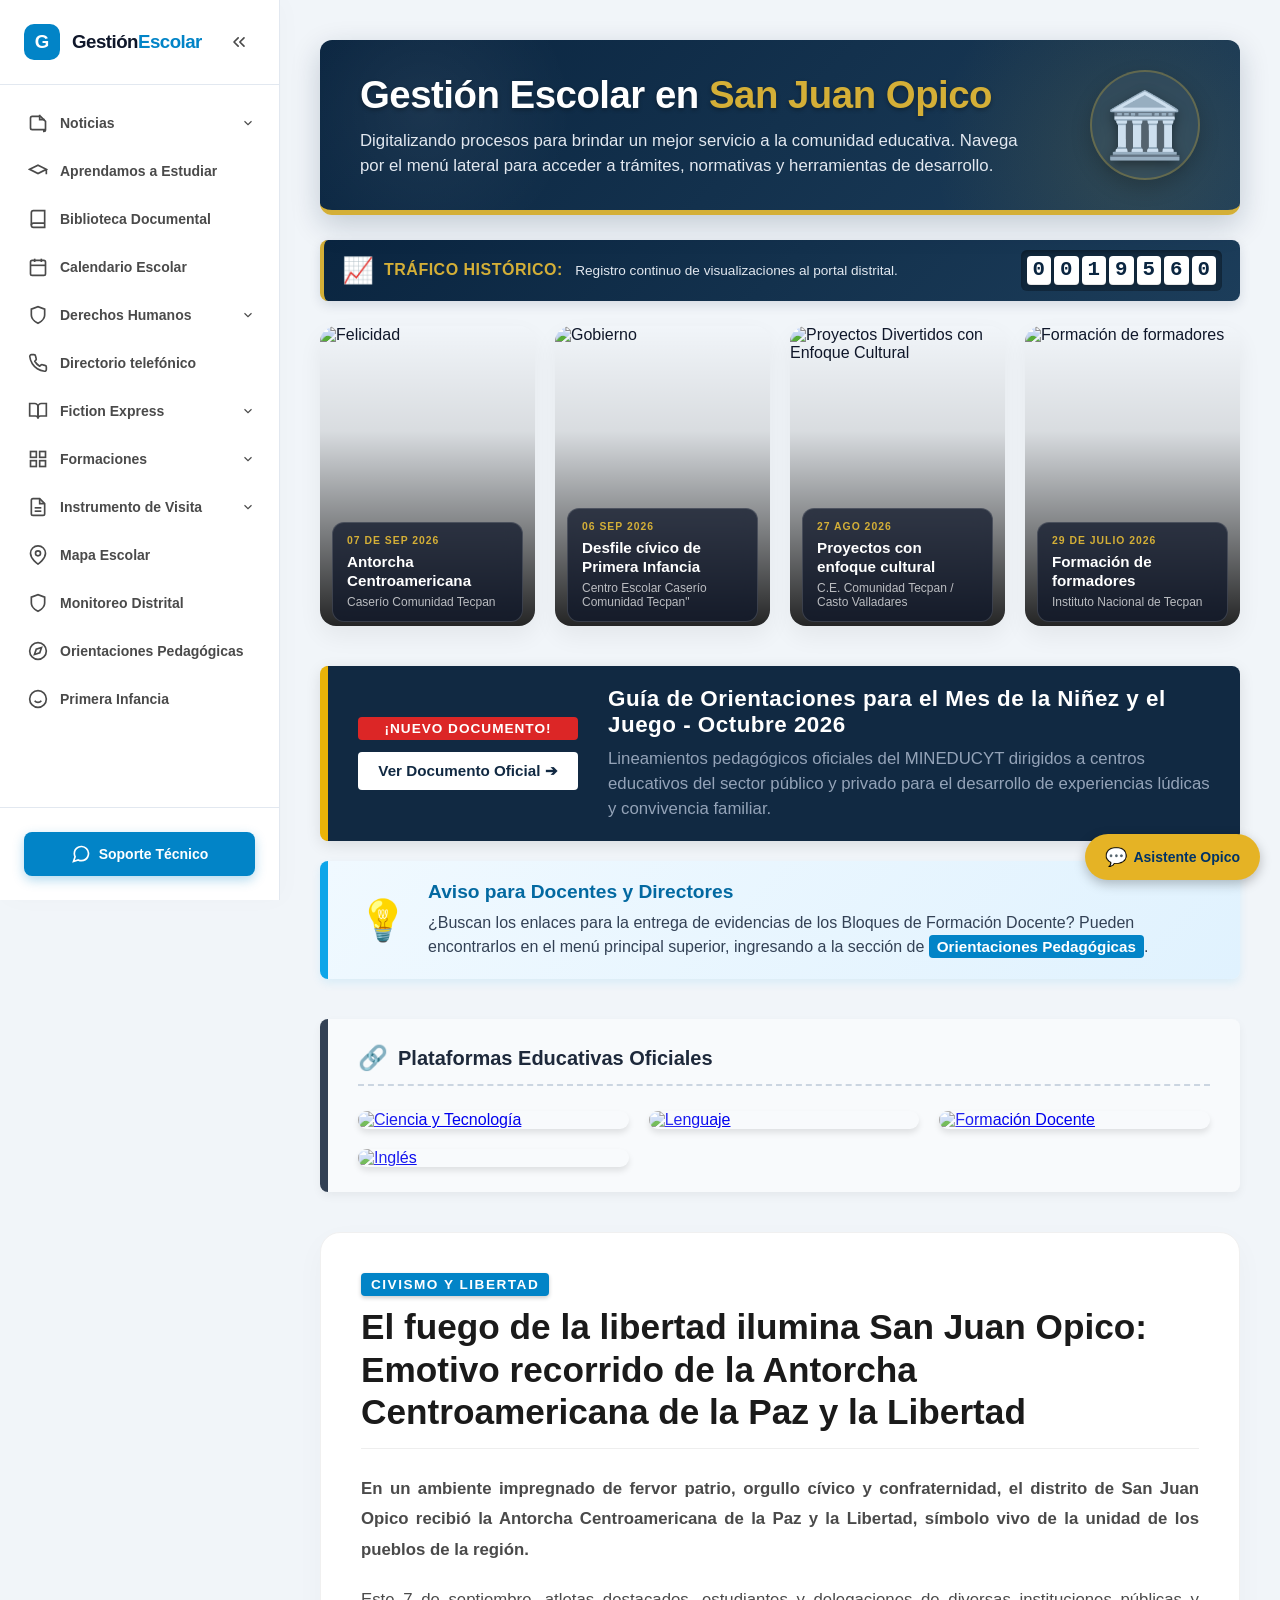
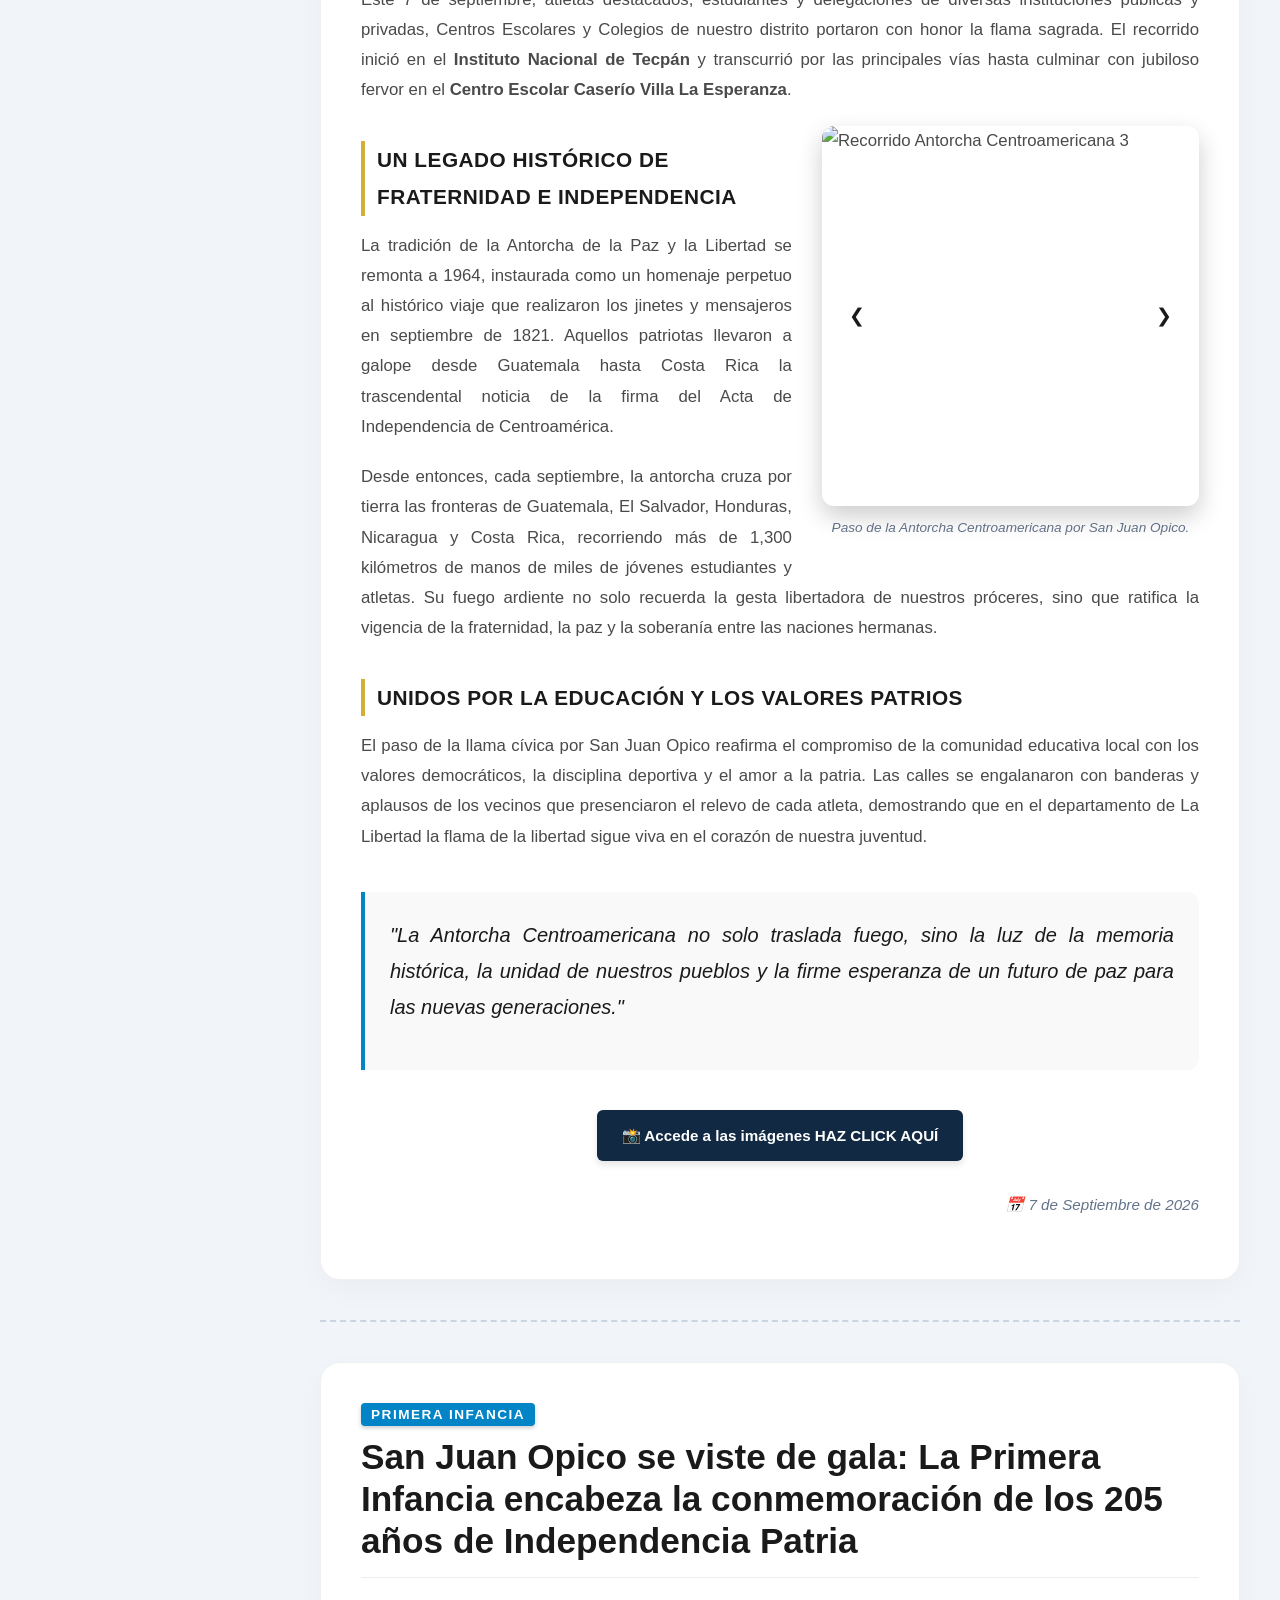
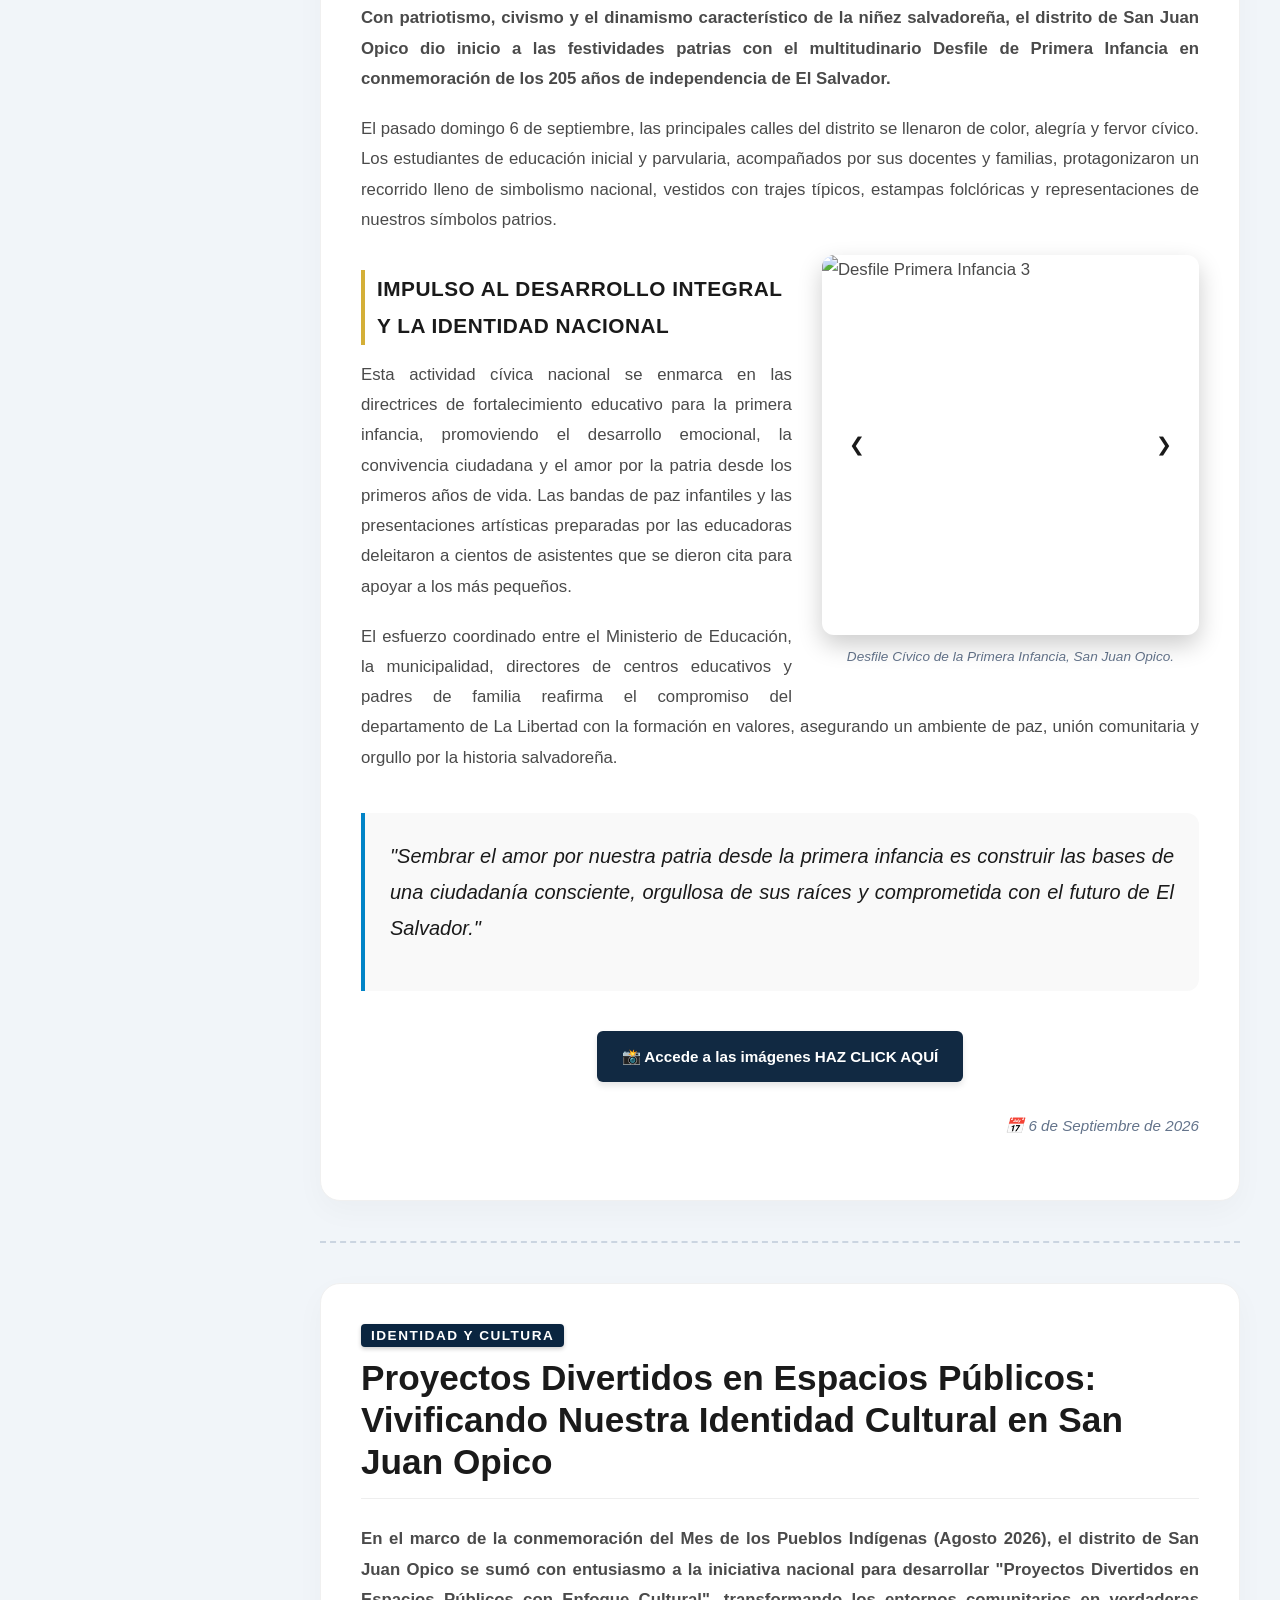
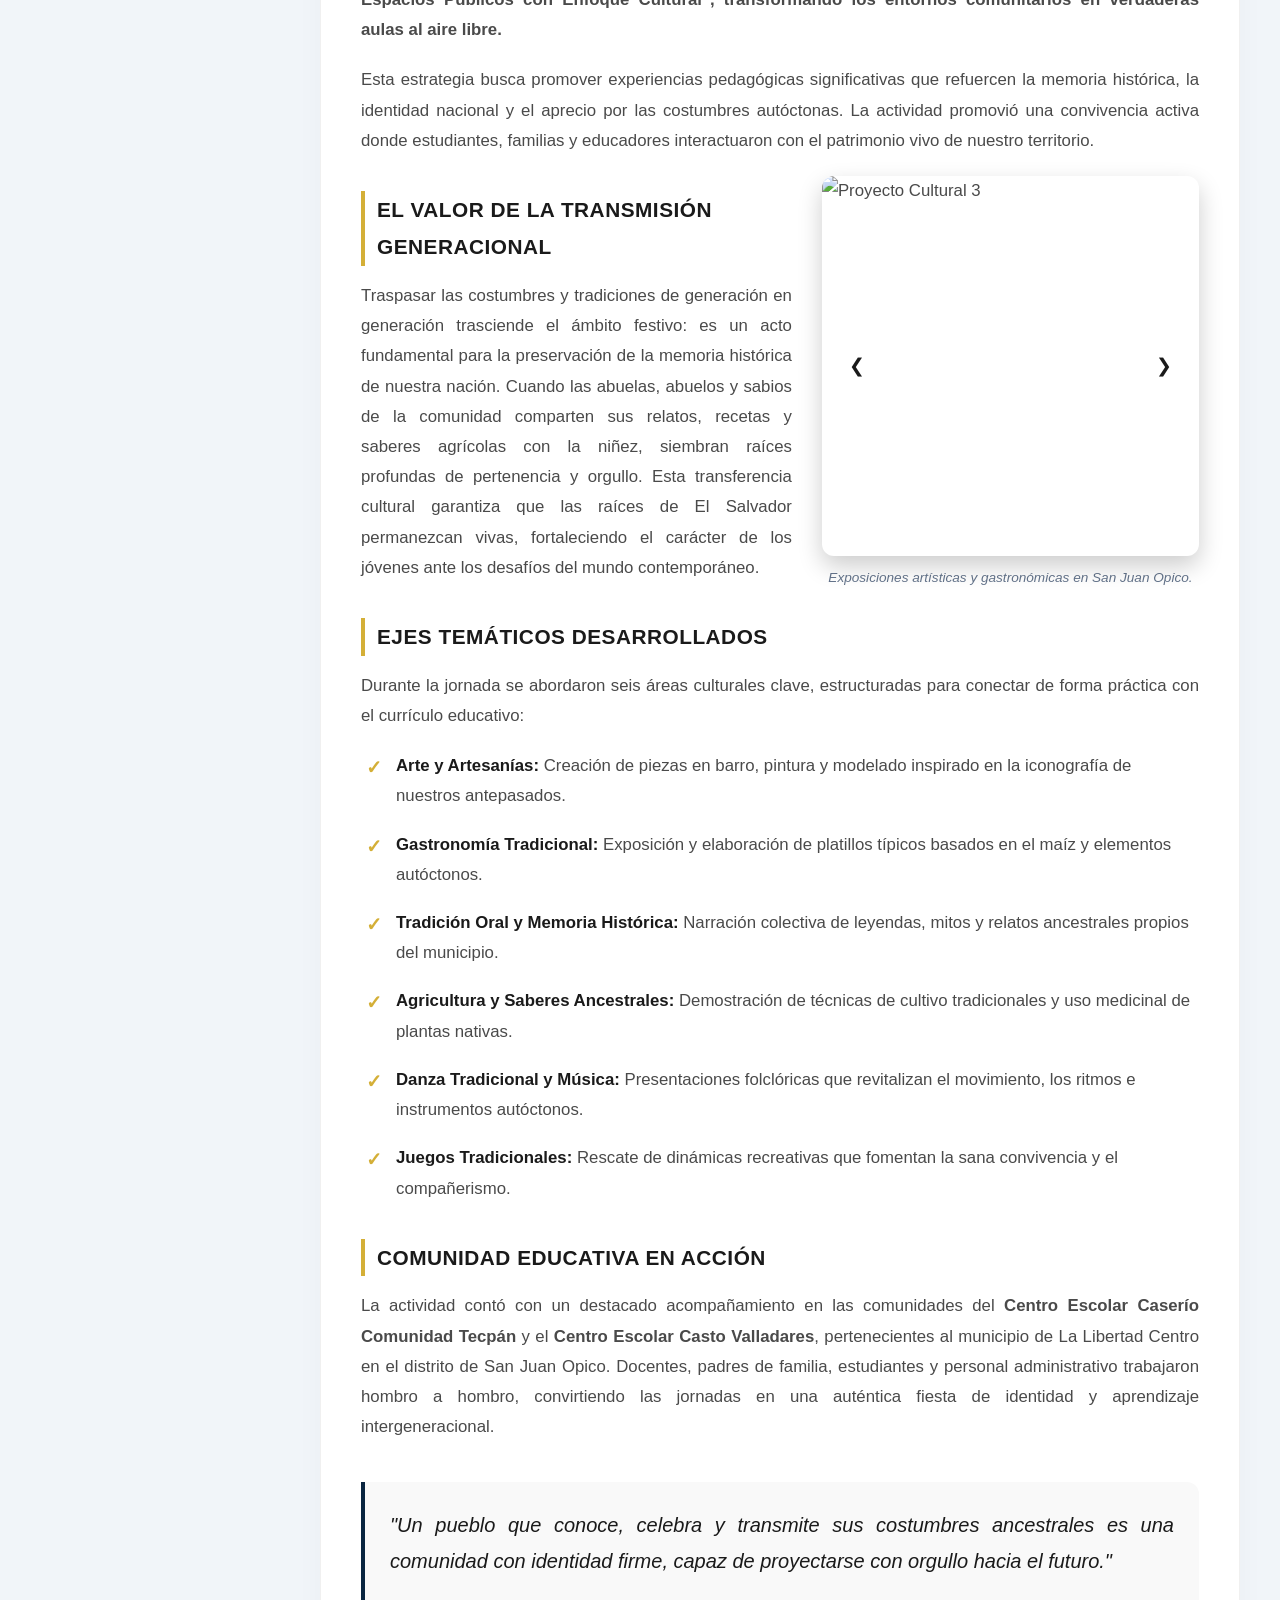
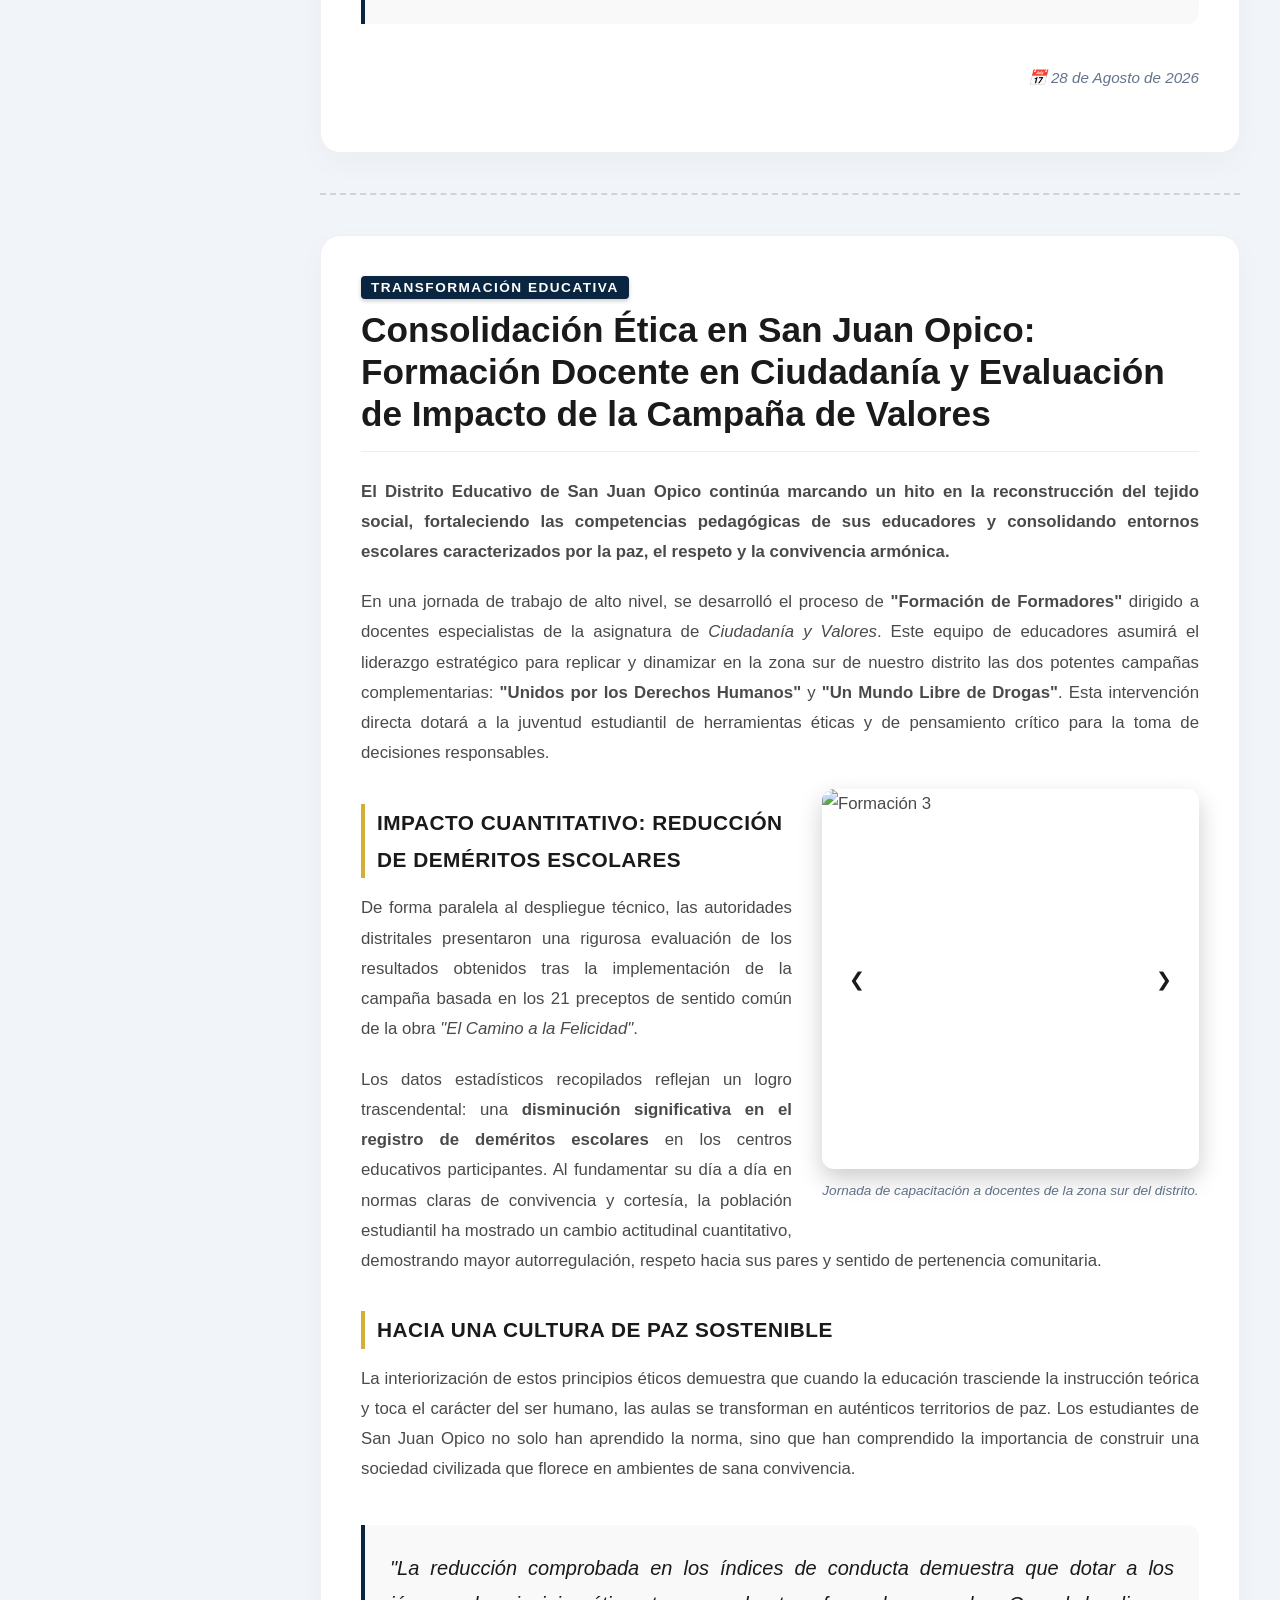
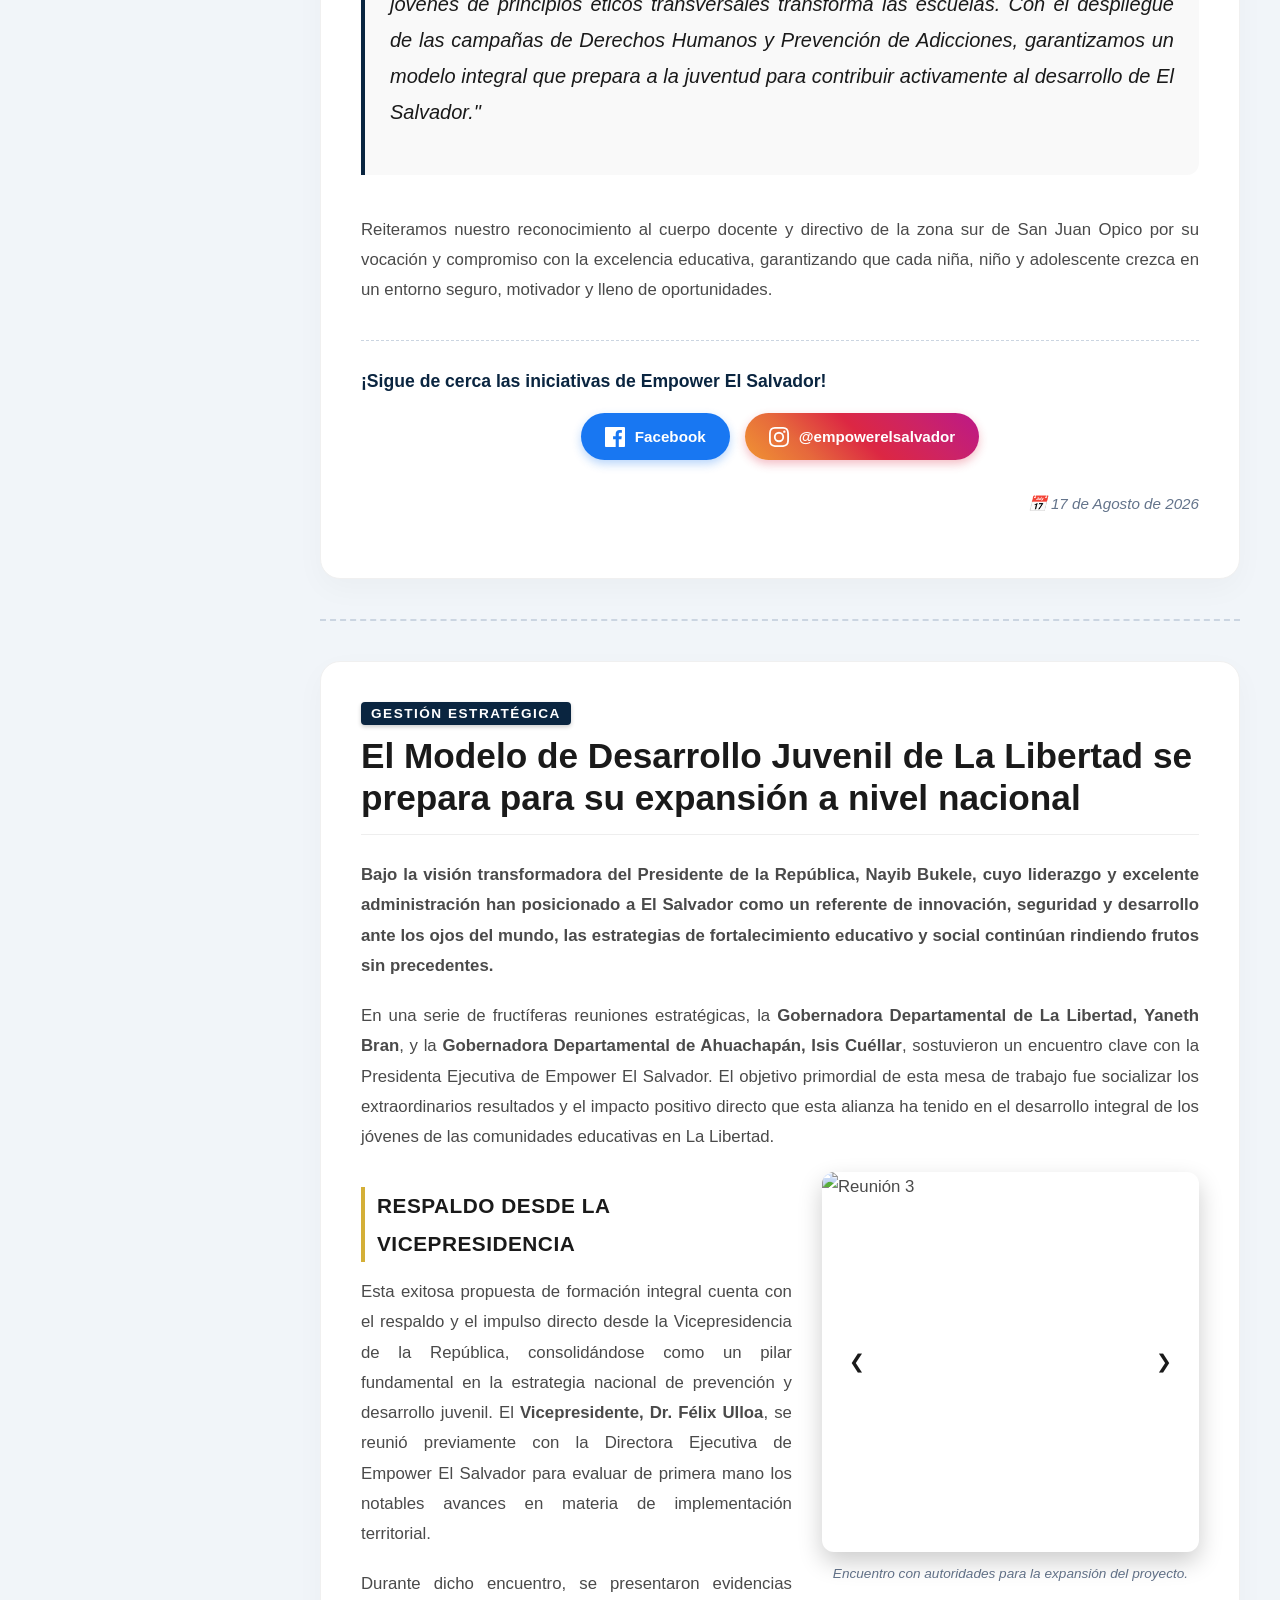
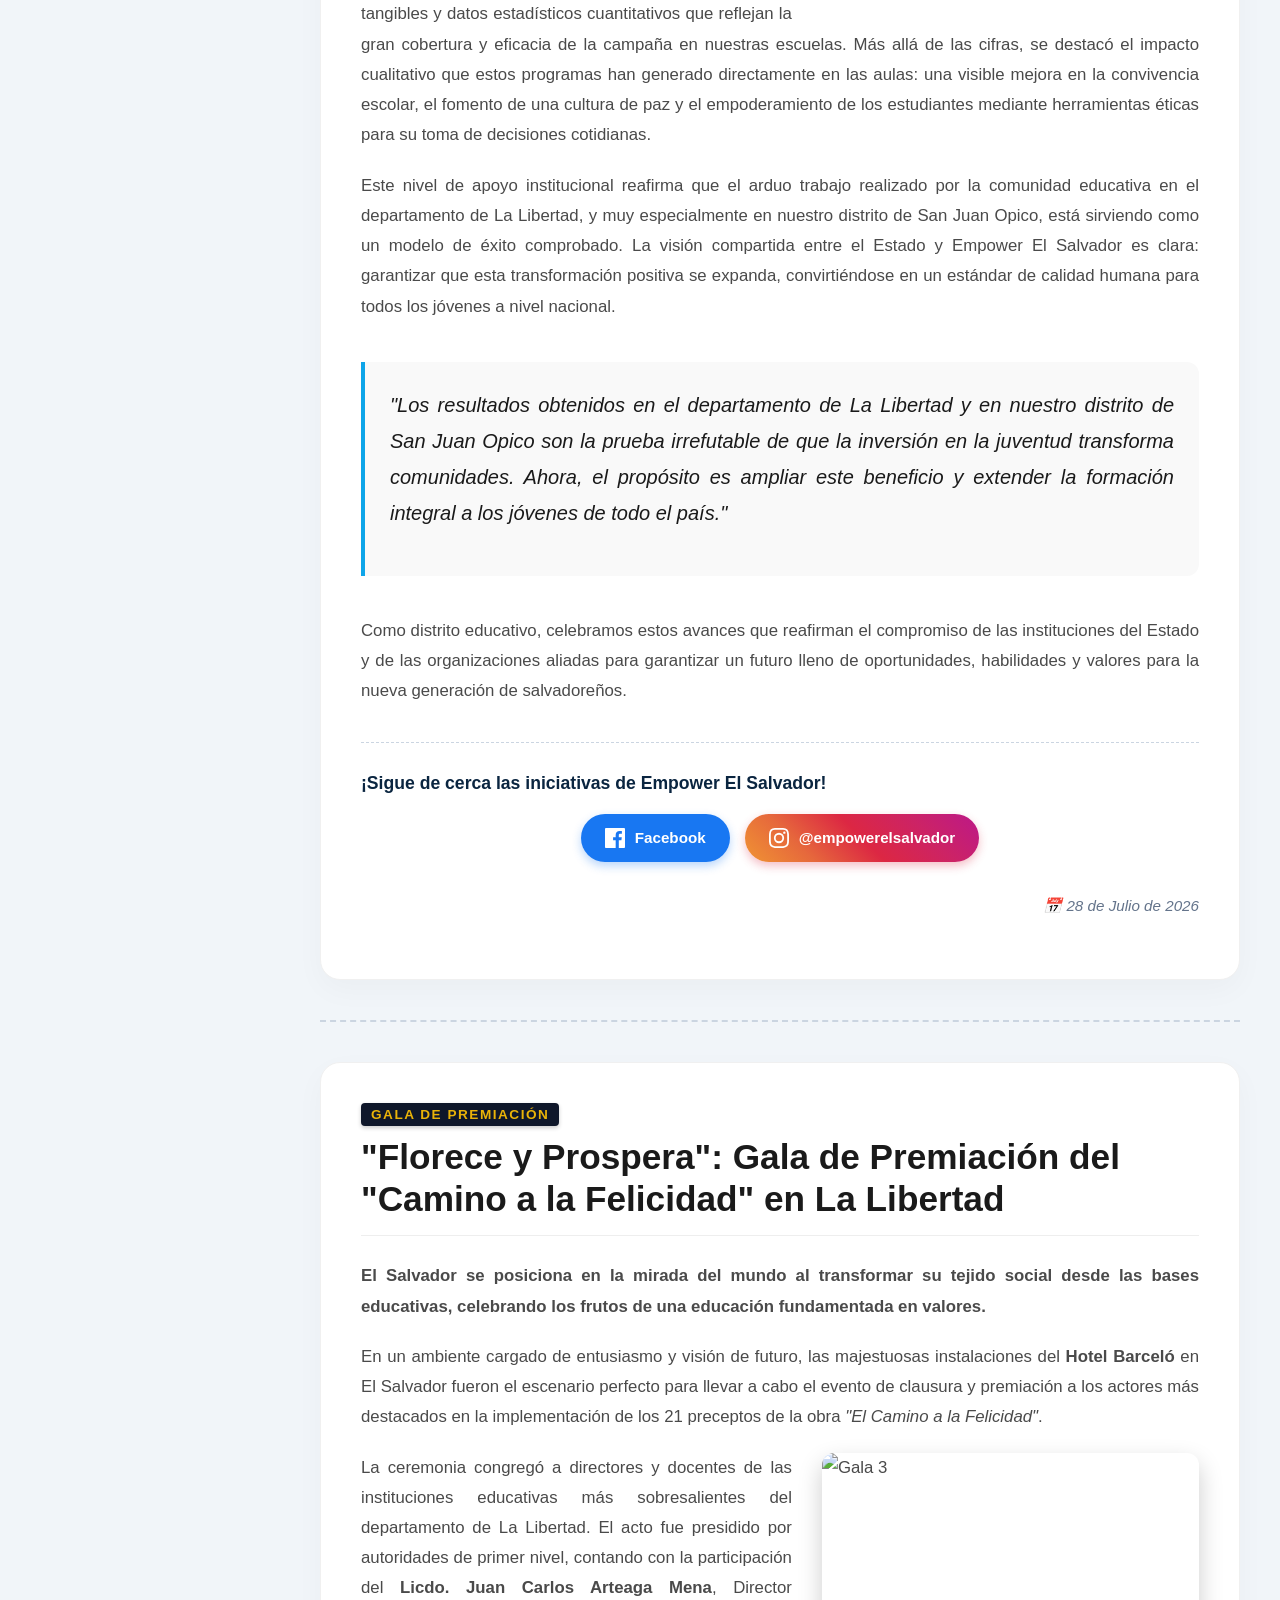
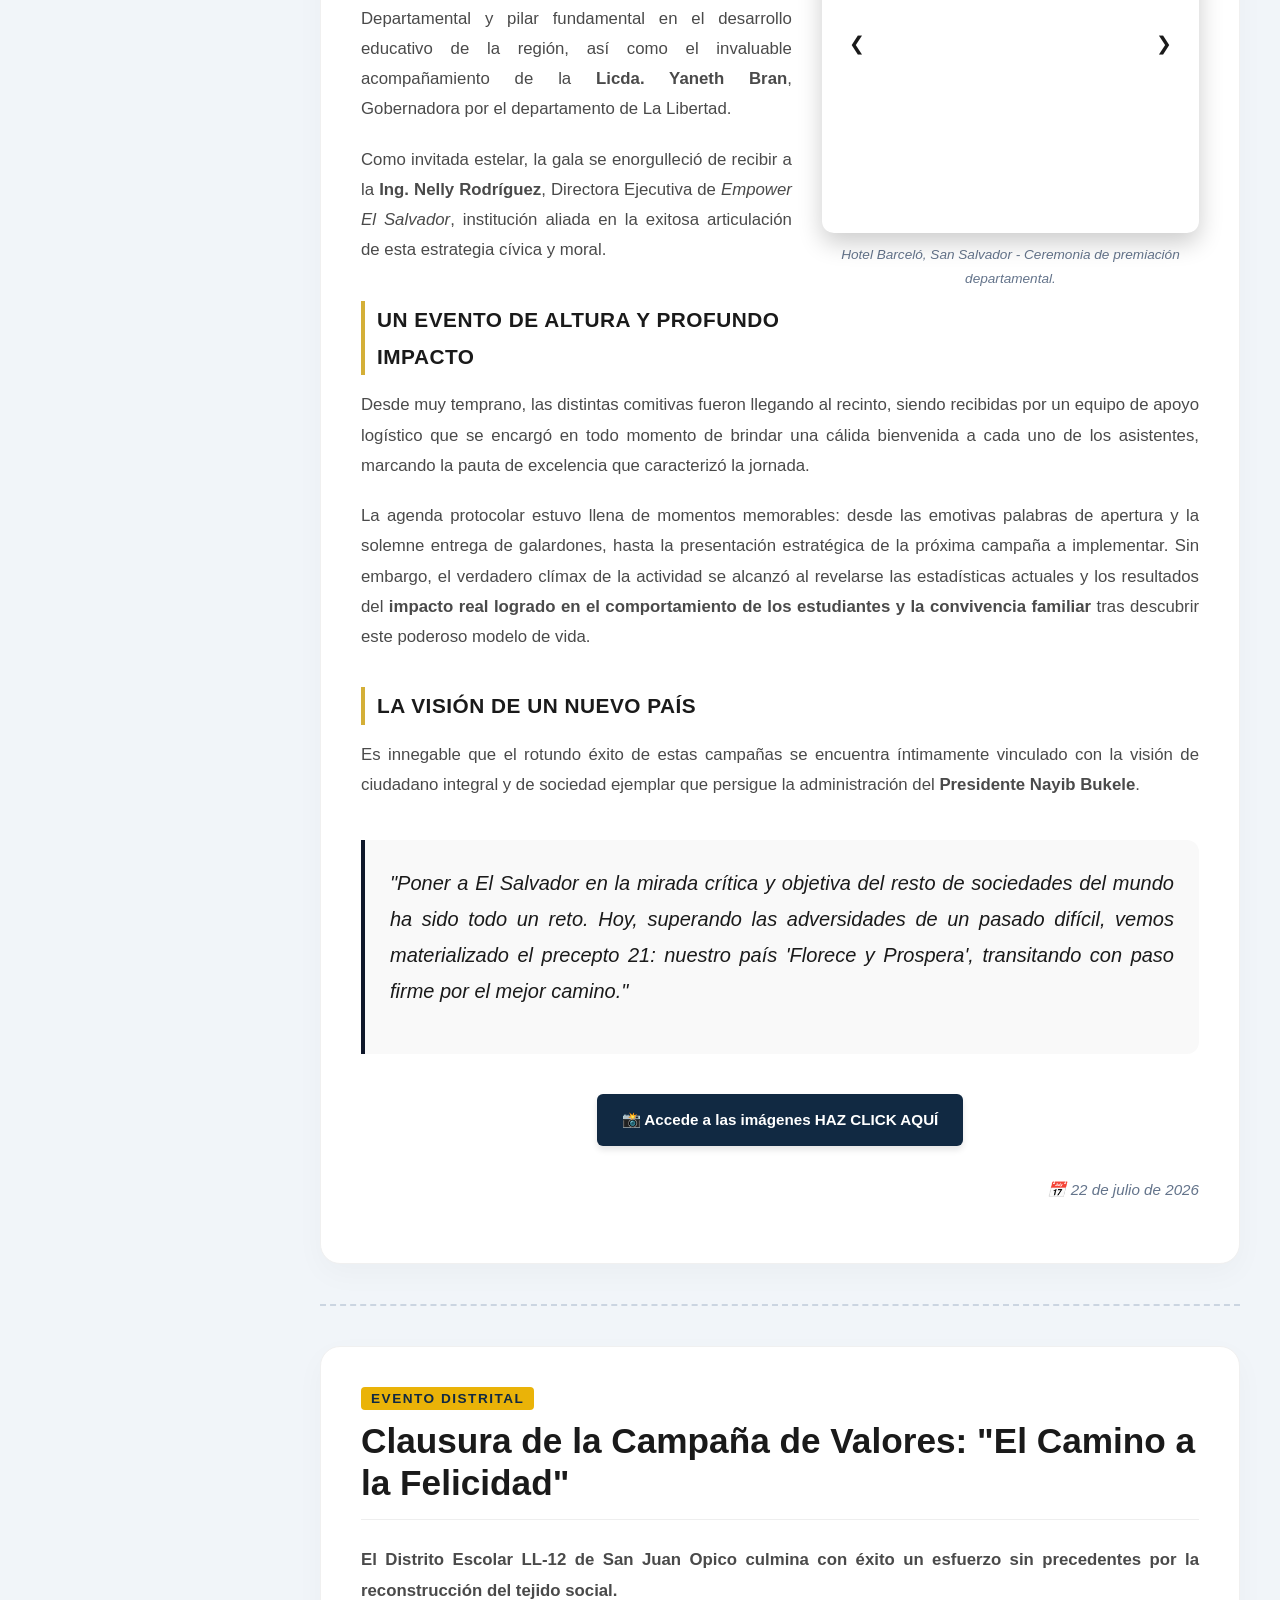
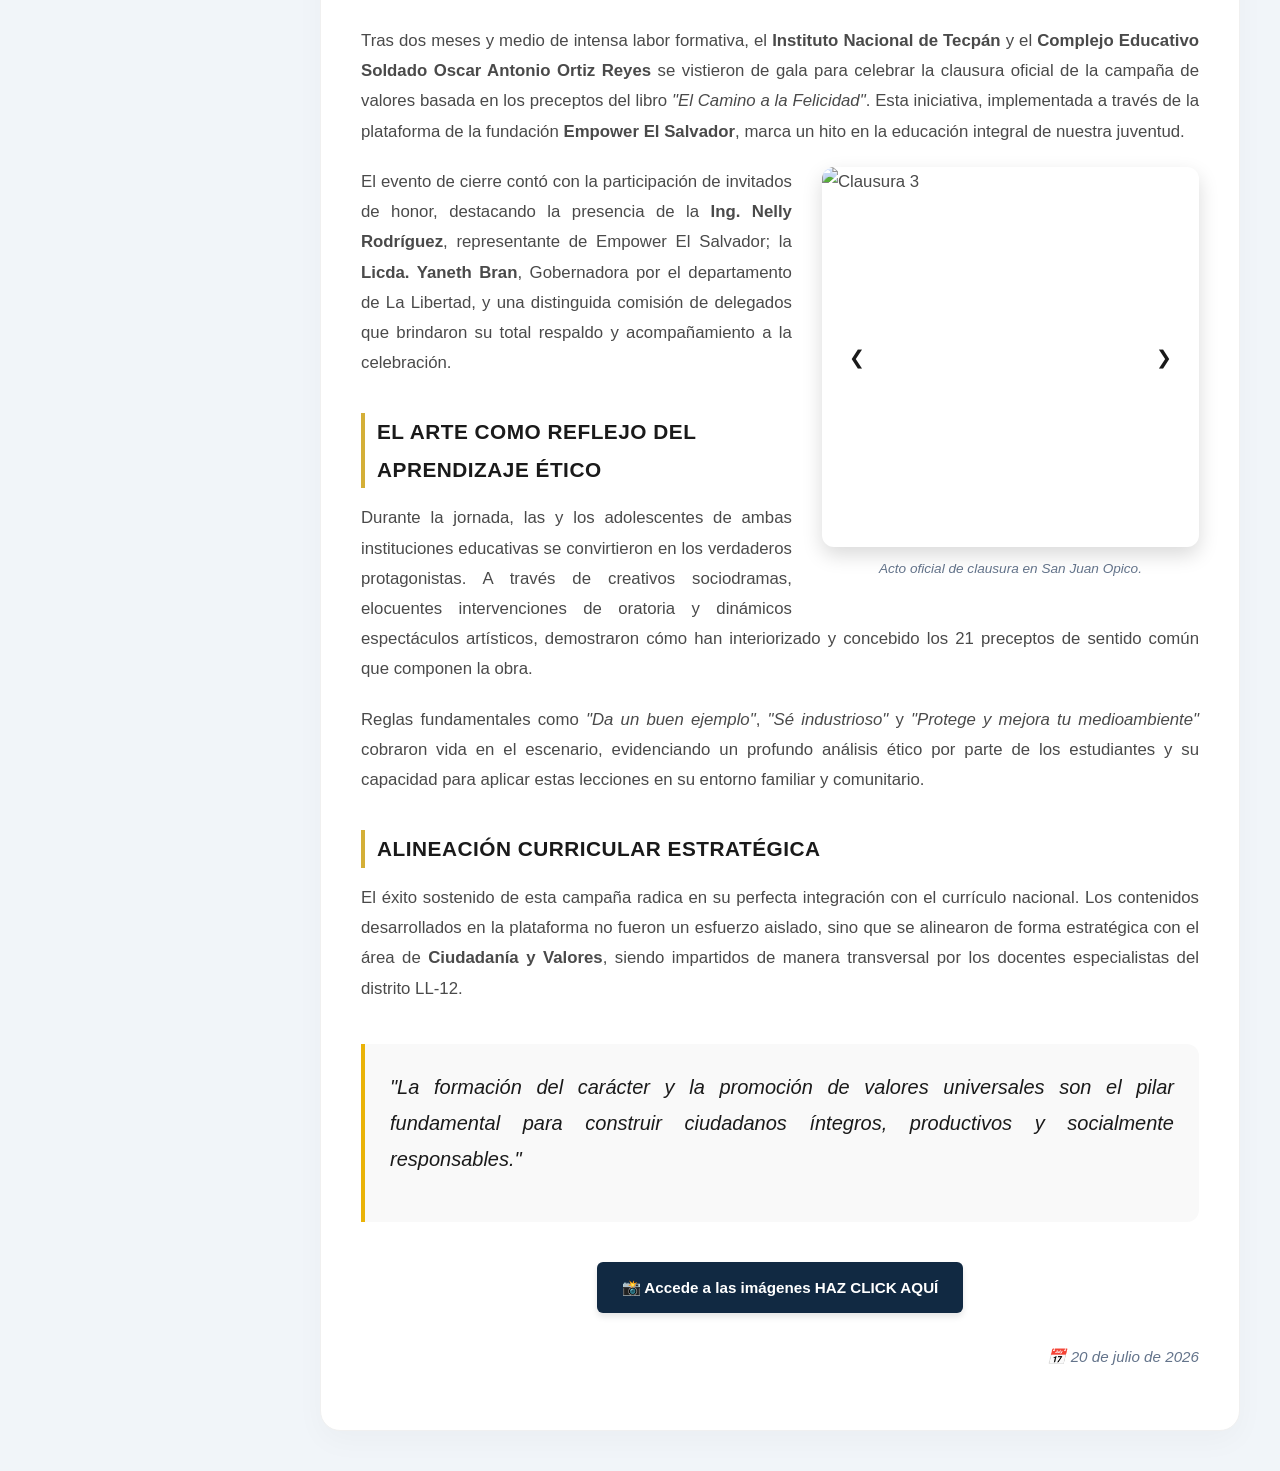
==== index.html @ e4832463 "Add files via upload" ====
<!DOCTYPE html>
<html lang="es">
<head>
    <meta charset="UTF-8">
    <meta name="viewport" content="width=device-width, initial-scale=1.0">
    <title>Panel Gestión Escolar - San Juan Opico</title>
    
    <script src="https://accounts.google.com/gsi/client" async defer></script>
    <script src="https://cdn.jsdelivr.net/npm/chart.js"></script>
    <script src="https://cdn.jsdelivr.net/npm/chartjs-plugin-datalabels@2"></script>
    
<!-- Enlace oficial a tu hoja de estilos externa -->
    <link rel="stylesheet" href="estilos.css">    

<style>
        /* --- CONFIGURACIÓN GENERAL Y VARIABLES --- */
        :root {
            --sidebar-width: 280px;
            --primary-color: #0284c7; 
            --primary-light: #e0f2fe;
            --sidebar-bg: #ffffff;
            --bg-body: #f1f5f9; 
            --text-main: #0f172a;
            --text-muted: #64748b;
            --border-color: #e2e8f0;
            --danger-color: #ef4444; 
            --success-color: #10b981;
            --warning-color: #f59e0b;
            --font-family: 'Inter', -apple-system, BlinkMacSystemFont, 'Segoe UI', Roboto, sans-serif;
        }

        * { margin: 0; padding: 0; box-sizing: border-box; }

        body {
            font-family: var(--font-family); color: var(--text-main);
            background: var(--bg-body); display: flex; min-height: 100vh; overflow-x: hidden;
        }

        /* --- BARRA LATERAL (SIDEBAR) --- */
        .sidebar {
            width: var(--sidebar-width); background: var(--sidebar-bg); height: 100vh;
            position: fixed; top: 0; left: 0; border-right: 1px solid var(--border-color);
            display: flex; flex-direction: column; z-index: 1000;
            transition: transform 0.4s cubic-bezier(0.25, 1, 0.5, 1);
            box-shadow: 4px 0 24px rgba(0,0,0,0.02);
        }

        .sidebar-header {
            padding: 24px; border-bottom: 1px solid var(--border-color);
            display: flex; align-items: center; gap: 12px; cursor: pointer; 
        }

        .brand-icon {
            width: 36px; height: 36px; background: var(--primary-color); border-radius: 10px;
            display: flex; align-items: center; justify-content: center; color: white; font-weight: 900; font-size: 14pt;
        }

        .brand-text { font-weight: 800; font-size: 14pt; letter-spacing: -0.5px; }
        .brand-text span { color: var(--primary-color); font-weight: 600; }

        /* --- MENÚ DE NAVEGACIÓN --- */
        .sidebar-menu { flex: 1; overflow-y: auto; padding: 16px 0; list-style: none; }
        .sidebar-menu::-webkit-scrollbar { width: 5px; }
        .sidebar-menu::-webkit-scrollbar-thumb { background: #cbd5e1; border-radius: 10px; }

        .nav-item { margin-bottom: 4px; }
        .nav-link {
            display: flex; align-items: center; justify-content: space-between;
            padding: 12px 24px; color: var(--text-muted); text-decoration: none;
            font-size: 10.5pt; font-weight: 600; cursor: pointer;
            border-left: 4px solid transparent; transition: all 0.2s ease;
        }

        .nav-link-content { display: flex; align-items: center; gap: 12px; }
        .nav-link:hover, .nav-item.open .nav-link { color: var(--primary-color); background: var(--primary-light); border-left: 4px solid var(--primary-color); }

        .main-icon { width: 20px; height: 20px; stroke-width: 2; }
        .arrow-icon { width: 14px; height: 14px; transition: transform 0.3s ease; }
        .nav-item.open .arrow-icon { transform: rotate(180deg); }

        /* --- SUBMENÚS --- */
        .submenu { max-height: 0; overflow: hidden; background: #f8fafc; transition: max-height 0.3s cubic-bezier(0.25, 1, 0.5, 1); }
        .nav-item.open .submenu { max-height: 300px; }
        .submenu-list { list-style: none; padding: 8px 0; }

        .submenu-link {
            display: flex; align-items: center; gap: 10px; padding: 10px 24px 10px 56px;
            color: var(--text-muted); text-decoration: none; font-size: 9.5pt;
            font-weight: 500; transition: all 0.2s; cursor: pointer;
        }
        .submenu-link::before { content: ''; width: 5px; height: 5px; background: #cbd5e1; border-radius: 50%; transition: all 0.2s; }
        .submenu-link:hover { color: var(--primary-color); }
        .submenu-link:hover::before { background: var(--primary-color); transform: scale(1.5); }
        .submenu-link.active { color: var(--primary-color); font-weight: 700; }
        .submenu-link.active::before { background: var(--primary-color); transform: scale(1.5); }

        /* --- FOOTER DEL SIDEBAR --- */
        .sidebar-footer { padding: 24px; border-top: 1px solid var(--border-color); background: var(--sidebar-bg); }
        .btn-cta {
            display: flex; align-items: center; justify-content: center; gap: 8px; width: 100%;
            background: var(--primary-color); color: white; text-decoration: none; padding: 12px;
            border-radius: 8px; font-weight: 700; font-size: 10.5pt; transition: all 0.2s ease; box-shadow: 0 4px 12px rgba(2, 132, 199, 0.3);
        }
        .btn-cta:hover { background: #0369a1; transform: translateY(-2px); box-shadow: 0 6px 16px rgba(2, 132, 199, 0.4); }

        /* --- ÁREA DE CONTENIDO PRINCIPAL --- */
        .main-content { flex: 1; margin-left: var(--sidebar-width); padding: 40px; transition: margin-left 0.4s ease; }
        .header-mobile { display: none; align-items: center; justify-content: space-between; padding: 16px 24px; background: white; border-bottom: 1px solid var(--border-color); margin: -40px -40px 40px -40px; position: sticky; top: 0; z-index: 900; }
        .menu-toggle { background: none; border: none; cursor: pointer; padding: 8px; display: flex; flex-direction: column; gap: 5px; }
        .menu-toggle span { display: block; width: 24px; height: 2px; background: var(--text-main); transition: all 0.3s; }

        /* --- ESTILOS DE CONTENIDO DINÁMICO --- */
        .page-header { animation: fadeIn 0.4s ease; }
        .page-header h1 { font-size: 28pt; font-weight: 800; color: #0f172a; margin-bottom: 10px; letter-spacing: -1px; }
        .page-header p { font-size: 12pt; color: var(--text-muted); max-width: 600px; line-height: 1.6; }

        .card-grid { display: grid; grid-template-columns: repeat(auto-fit, minmax(300px, 1fr)); gap: 24px; margin-top: 40px; animation: slideUp 0.5s ease; }
        .card { background: white; padding: 24px; border-radius: 16px; border: 1px solid var(--border-color); box-shadow: 0 4px 6px -1px rgba(0,0,0,0.02); }
        .badge { color: white; padding: 4px 10px; border-radius: 20px; font-size: 8pt; font-weight: 800; text-transform: uppercase; letter-spacing: 0.5px; display: inline-block; margin-bottom: 12px; }
        
        .bg-danger { background: var(--danger-color); }
        .bg-success { background: var(--success-color); }
        .bg-warning { background: var(--warning-color); }
        .bg-primary { background: var(--primary-color); }

        @keyframes fadeIn { from { opacity: 0; } to { opacity: 1; } }
        @keyframes slideUp { from { opacity: 0; transform: translateY(20px); } to { opacity: 1; transform: translateY(0); } }

        @media (max-width: 1024px) {
            .sidebar { transform: translateX(-100%); }
            .sidebar.active { transform: translateX(0); }
            .main-content { margin-left: 0; padding: 20px; }
            .header-mobile { display: flex; margin: -20px -20px 20px -20px; }
            .overlay { display: none; position: fixed; top: 0; left: 0; width: 100%; height: 100%; background: rgba(15, 23, 42, 0.4); backdrop-filter: blur(4px); z-index: 999; }
            .overlay.active { display: block; }
        }
    </style>
<!-- ESTILOS: EFECTO CONTRAER MENÚ LATERAL -->
    <style>
        .sidebar {
            /* Añadimos la transición de ancho para que sea suave */
            transition: width 0.4s cubic-bezier(0.25, 1, 0.5, 1), transform 0.4s cubic-bezier(0.25, 1, 0.5, 1);
        }
        
        body.sidebar-collapsed {
            --sidebar-width: 80px; /* Al cambiar esta variable, todo el sitio se ajusta automáticamente */
        }
        
        body.sidebar-collapsed .brand-text,
        body.sidebar-collapsed .arrow-icon,
        body.sidebar-collapsed .submenu {
            display: none !important;
        }
        
       /* Ocultar el texto de los enlaces dejando solo el ícono central */
        body.sidebar-collapsed .nav-link-content {
            font-size: 0 !important; /* La clave para desaparecer el texto suelto */
            justify-content: center;
            width: 100%;
            gap: 0;
        }
        
        body.sidebar-collapsed .nav-link-content svg {
            margin: 0 auto; /* Centra perfectamente el ícono */
            display: block;
        }
        
        body.sidebar-collapsed .nav-link {
            padding: 14px 0;
            justify-content: center;
        }
        
        body.sidebar-collapsed .sidebar-header {
            flex-direction: column;
            padding: 20px 0;
            gap: 15px;
        }
        
        /* Reducir el botón de Soporte Técnico a un círculo */
        body.sidebar-collapsed .sidebar-footer {
            padding: 24px 0;
        }
        body.sidebar-collapsed .btn-cta {
            width: 44px;
            height: 44px;
            padding: 12px;
            border-radius: 50%;
            margin: 0 auto;
            overflow: hidden;
            color: transparent; 
        }
        
        /* Diseño del Botón de Doble Flecha */
        .collapse-toggle-btn {
            background: transparent;
            border: none;
            color: var(--text-muted);
            cursor: pointer;
            padding: 6px;
            display: flex;
            align-items: center;
            border-radius: 6px;
            transition: transform 0.4s cubic-bezier(0.25, 1, 0.5, 1), color 0.2s, background 0.2s;
        }
        .collapse-toggle-btn:hover {
            color: var(--primary-color);
            background: var(--primary-light);
        }
        .collapse-toggle-btn svg {
            width: 20px;
            height: 20px;
        }
        
        /* Efecto de inversión de la flecha al contraer */
        body.sidebar-collapsed .collapse-toggle-btn {
            transform: rotate(180deg);
            margin: 0 auto;
        }
    </style>
</head>
<body>

    <div class="overlay" id="overlay"></div>

    <aside class="sidebar" id="sidebar">
        <div class="sidebar-header">
            <!-- Mantenemos el logo clicable hacia Inicio -->
            <div style="display: flex; align-items: center; gap: 12px; cursor: pointer; flex-grow: 1;" data-target="inicio">
                <div class="brand-icon">G</div>
                <div class="brand-text">Gestión<span>Escolar</span></div>
            </div>
            <!-- Nuevo botón de contraer -->
            <button class="collapse-toggle-btn" id="btnContraerMenu" title="Contraer/Expandir Menú">
                <svg viewBox="0 0 24 24" fill="none" stroke="currentColor" stroke-width="2" stroke-linecap="round" stroke-linejoin="round">
                    <polyline points="11 17 6 12 11 7"></polyline>
                    <polyline points="18 17 13 12 18 7"></polyline>
                </svg>
            </button>
        </div>

        <ul class="sidebar-menu">
            
            <li class="nav-item">
                <div class="nav-link" data-target="noticias-home">
                    <div class="nav-link-content">
                        <svg class="main-icon" viewBox="0 0 24 24" fill="none" stroke="currentColor"><path d="M19 20H5a2 2 0 0 1-2-2V6a2 2 0 0 1 2-2h10l6 6v10a2 2 0 0 1-2 2z"></path><polyline points="14 2 14 8 20 8"></polyline></svg> Noticias
                    </div>
                    <svg class="arrow-icon" viewBox="0 0 24 24" fill="none" stroke="currentColor" stroke-width="2"><path d="M6 9l6 6 6-6"/></svg>
                </div>
                <div class="submenu">
                    <ul class="submenu-list">
                        <li><a class="submenu-link" data-target="noticias-avisos">Avisos del Distrito</a></li>
                        <li><a class="submenu-link" data-target="noticias-boletin">Boletín Mensual</a></li>
                        <li><a class="submenu-link" data-target="noticias-eventos">Eventos Culturales</a></li>
                    </ul>
                </div>
            </li>

            <li class="nav-item">
                <div class="nav-link" data-target="estudiar-home">
                    <div class="nav-link-content">
                        <svg class="main-icon" viewBox="0 0 24 24" fill="none" stroke="currentColor"><path d="M22 10v6M2 10l10-5 10 5-10 5z"></path></svg> Aprendamos a Estudiar
                    </div>
                </div>
            </li>

            <li class="nav-item">
                <div class="nav-link" data-target="biblioteca-home">
                    <div class="nav-link-content">
                        <svg class="main-icon" viewBox="0 0 24 24" fill="none" stroke="currentColor"><path d="M4 19.5A2.5 2.5 0 0 1 6.5 17H20"></path><path d="M6.5 2H20v20H6.5A2.5 2.5 0 0 1 4 19.5v-15A2.5 2.5 0 0 1 6.5 2z"></path></svg> Biblioteca Documental
                    </div>
                </div>
            </li>

            <li class="nav-item">
                <div class="nav-link" data-target="calendario-home">
                    <div class="nav-link-content">
                        <svg class="main-icon" viewBox="0 0 24 24" fill="none" stroke="currentColor"><rect x="3" y="4" width="18" height="18" rx="2" ry="2"></rect><line x1="16" y1="2" x2="16" y2="6"></line><line x1="8" y1="2" x2="8" y2="6"></line><line x1="3" y1="10" x2="21" y2="10"></line></svg> Calendario Escolar
                    </div>
                </div>
            </li>

            <li class="nav-item">
                <div class="nav-link" data-target="derechos-home">
                    <div class="nav-link-content">
                        <svg class="main-icon" viewBox="0 0 24 24" fill="none" stroke="currentColor"><path d="M12 22s8-4 8-10V5l-8-3-8 3v7c0 6 8 10 8 10z"></path></svg> Derechos Humanos
                    </div>
                    <svg class="arrow-icon" viewBox="0 0 24 24" fill="none" stroke="currentColor" stroke-width="2"><path d="M6 9l6 6 6-6"/></svg>
                </div>
                <div class="submenu">
                    <ul class="submenu-list">
                        <li><a class="submenu-link" data-target="derechos-denuncia">Canales de Denuncia</a></li>
                        <li><a class="submenu-link" data-target="derechos-conoce">Conoce tus Derechos</a></li>
                        <li><a class="submenu-link" data-target="derechos-ninez">Protección Niñez</a></li>
                        <li><a class="submenu-link" data-target="derechos-mujer">Unidad de la Mujer</a></li>
                    </ul>
                </div>
            </li>

<li class="nav-item">
    <div class="nav-link" data-target="directorio-home">
        <div class="nav-link-content">
            <svg class="main-icon" viewBox="0 0 24 24" fill="none" stroke="currentColor" stroke-width="2" stroke-linecap="round" stroke-linejoin="round">
                <path d="M22 16.92v3a2 2 0 0 1-2.18 2 19.79 19.79 0 0 1-8.63-3.07 19.5 19.5 0 0 1-6-6 19.79 19.79 0 0 1-3.07-8.67A2 2 0 0 1 4.11 2h3a2 2 0 0 1 2 1.72 12.84 12.84 0 0 0 .7 2.81 2 2 0 0 1-.45 2.11L8.09 9.91a16 16 0 0 0 6 6l1.27-1.27a2 2 0 0 1 2.11-.45 12.84 12.84 0 0 0 2.81.7A2 2 0 0 1 22 16.92z"></path>
            </svg> Directorio telefónico
        </div>
    </div>
</li>
            <li class="nav-item">
                <div class="nav-link" data-target="fiction-home">
                    <div class="nav-link-content">
                        <svg class="main-icon" viewBox="0 0 24 24" fill="none" stroke="currentColor"><path d="M2 3h6a4 4 0 0 1 4 4v14a3 3 0 0 0-3-3H2z"></path><path d="M22 3h-6a4 4 0 0 0-4 4v14a3 3 0 0 1 3-3h7z"></path></svg> Fiction Express
                    </div>
                    <svg class="arrow-icon" viewBox="0 0 24 24" fill="none" stroke="currentColor" stroke-width="2"><path d="M6 9l6 6 6-6"/></svg>
                </div>
                <div class="submenu">
                    <ul class="submenu-list">
                        <li><a class="submenu-link" data-target="fiction-orientaciones">Orientaciones de Lectura</a></li>
                        <li><a class="submenu-link" data-target="fiction-que-hacer">Qué hacer cuando...</a></li>
                        <li><a class="submenu-link" data-target="fiction-express-uso">Uso de Express</a></li>
                        <li><a class="submenu-link" data-target="fiction-starter">Uso de Starter</a></li>
                    </ul>
                </div>
            </li>
            
            <li class="nav-item">
                <div class="nav-link" data-target="workspace-home">
                    <div class="nav-link-content">
                        <svg class="main-icon" viewBox="0 0 24 24" fill="none" stroke="currentColor"><rect x="3" y="3" width="7" height="7"></rect><rect x="14" y="3" width="7" height="7"></rect><rect x="14" y="14" width="7" height="7"></rect><rect x="3" y="14" width="7" height="7"></rect></svg> Formaciones
                    </div>
                    <svg class="arrow-icon" viewBox="0 0 24 24" fill="none" stroke="currentColor" stroke-width="2"><path d="M6 9l6 6 6-6"/></svg>
                </div>
                <div class="submenu">
                    <ul class="submenu-list">
                        <li><a class="submenu-link" data-target="workspace-gemini">SIGOB SOL</a></li>
                        <li><a class="submenu-link" data-target="workspace-ia">Inteligencia Artificial</a></li>
                    </ul>
                </div>
            </li>

            <li class="nav-item">
                <div class="nav-link" data-target="visita-home">
                    <div class="nav-link-content">
                        <svg class="main-icon" viewBox="0 0 24 24" fill="none" stroke="currentColor"><path d="M14 2H6a2 2 0 0 0-2 2v16a2 2 0 0 0 2 2h12a2 2 0 0 0 2-2V8z"></path><polyline points="14 2 14 8 20 8"></polyline><line x1="16" y1="13" x2="8" y2="13"></line><line x1="16" y1="17" x2="8" y2="17"></line></svg> Instrumento de Visita
                    </div>
                    <svg class="arrow-icon" viewBox="0 0 24 24" fill="none" stroke="currentColor" stroke-width="2"><path d="M6 9l6 6 6-6"/></svg>
                </div>
                <div class="submenu">
                    <ul class="submenu-list">
                        <li><a class="submenu-link" data-target="visita-criterios">Criterios Evaluación</a></li>
                        <li><a class="submenu-link" data-target="visita-directorio">Directorio Educativo</a></li>
                        <li><a class="submenu-link" data-target="visita-formularios">Formularios Digitales</a></li>
                        <li><a class="submenu-link" data-target="visita-informes">Portal de Informes</a></li>
                    </ul>
                </div>
            </li>

            <li class="nav-item">
                <div class="nav-link" data-target="mapa-home">
                    <div class="nav-link-content">
                        <svg class="main-icon" viewBox="0 0 24 24" fill="none" stroke="currentColor"><path d="M21 10c0 7-9 13-9 13s-9-6-9-13a9 9 0 0 1 18 0z"></path><circle cx="12" cy="10" r="3"></circle></svg> Mapa Escolar
                    </div>
                </div>
            </li>

            <li class="nav-item">
                <div class="nav-link" data-target="monitoreo-home">
                    <div class="nav-link-content">
                        <svg class="main-icon" viewBox="0 0 24 24" fill="none" stroke="currentColor"><path d="M12 22s8-4 8-10V5l-8-3-8 3v7c0 6 8 10 8 10z"></path></svg> Monitoreo Distrital
                    </div>
                </div>
            </li>

            <li class="nav-item">
                <div class="nav-link" data-target="orientaciones-home">
                    <div class="nav-link-content">
                        <svg class="main-icon" viewBox="0 0 24 24" fill="none" stroke="currentColor"><circle cx="12" cy="12" r="10"></circle><polygon points="16.24 7.76 14.12 14.12 7.76 16.24 9.88 9.88 16.24 7.76"></polygon></svg> Orientaciones Pedagógicas
                    </div>
                </div>
            </li>

            <li class="nav-item">
                <div class="nav-link" data-target="primera-infancia-home">
                    <div class="nav-link-content">
                        <svg class="main-icon" viewBox="0 0 24 24" fill="none" stroke="currentColor"><circle cx="12" cy="12" r="10"></circle><path d="M8 14s1.5 2 4 2 4-2 4-2"></path><line x1="9" y1="9" x2="9.01" y2="9"></line><line x1="15" y1="9" x2="15.01" y2="9"></line></svg> Primera Infancia
                    </div>
                </div>
            </li>

        </ul>

        <div class="sidebar-footer">
            <a href="#" class="btn-cta" data-target="soporte-tecnico">
                <svg viewBox="0 0 24 24" width="20" height="20" fill="none" stroke="currentColor" stroke-width="2"><path d="M21 11.5a8.38 8.38 0 0 1-.9 3.8 8.5 8.5 0 0 1-7.6 4.7 8.38 8.38 0 0 1-3.8-.9L3 21l1.9-5.7a8.38 8.38 0 0 1-.9-3.8 8.5 8.5 0 0 1 4.7-7.6 8.38 8.38 0 0 1 3.8-.9h.5a8.48 8.48 0 0 1 8 8v.5z"></path></svg> Soporte Técnico
            </a>
        </div>
    </aside>

    <main class="main-content">
        <header class="header-mobile">
            <div class="brand-text" style="font-size: 12pt;">Gestión<span style="color: var(--primary-color);">Escolar</span></div>
            <button class="menu-toggle" id="menuToggle">
                <span></span><span></span><span></span>
            </button>
        </header>

        <div id="dynamic-content-area"></div>
    </main>

    <script>
        const directoresPermitidos = [
            "luz.bernarda.cabrera@clases.edu.sv",
            "raul.amilcar.landaverde@clases.edu.sv",
	    "areli.elizabeth.guardado@clases.edu.sv",
            "elena.valdizon.echerria@clases.edu.sv",
            "laura.cecilia.mena@clases.edu.sv",
            "xiomara.guadalupe.caceres@clases.edu.sv",
            "rina.garcia@clases.edu.sv",
	    "maria.carmen.ferman@clases.edu.sv",
            "marcos.elmer.orellana@clases.edu.sv",
            "daniel.omar.melgar@clases.edu.sv",
            "blanca.lidia.penado@clases.edu.sv",
            "carlos.humberto.ruiz@clases.edu.sv",
            "cesar.rolando.ortiz@clases.edu.sv",
            "mirna.cristela.mena@clases.edu.sv",
            "ermelinda.aracely.garcia@clases.edu.sv",
            "clide.ruth.lopez@clases.edu.sv",
            "02521407-2@clases.edu.sv",
            "rosa.ester.yanes@clases.edu.sv",
            "julian.edgardo.galdamez@clases.edu.sv",
            "alejandra.daniela.abrego@clases.edu.sv",
            "claudia.evelyn.mendoza@clases.edu.sv",
            "roberto.antonio.guirola@clases.edu.sv",
	    "reina.guadalupe.quintanilla@clases.edu.sv",
            "aura.lili.cortez@clases.edu.sv",
	    "rosa.maria.urias@clases.edu.sv",
            "issa.lorena.perdomo@clases.edu.sv",
            "juan.pablo.olivares@clases.edu.sv",
            "jose.artiga.perez@clases.edu.sv"
        ];

        function decodeJwtResponse(token) {
            let base64Url = token.split('.')[1];
            let base64 = base64Url.replace(/-/g, '+').replace(/_/g, '/');
            let jsonPayload = decodeURIComponent(atob(base64).split('').map(function(c) {
                return '%' + ('00' + c.charCodeAt(0).toString(16)).slice(-2);
            }).join(''));
            return JSON.parse(jsonPayload);
        }

        window.handleCredentialResponse = function(response) {
            const responsePayload = decodeJwtResponse(response.credential);
            const userEmail = responsePayload.email;
            const userName = responsePayload.name;

            if (directoresPermitidos.includes(userEmail)) {
                document.getElementById('login-wall').style.display = 'none';
                document.getElementById('private-dashboard').style.display = 'block';
                document.getElementById('director-name').innerText = userName;
                document.getElementById('director-email').innerText = userEmail;
            } else {
                alert("⛔ ACCESO DENEGADO ⛔\n\nEl correo " + userEmail + " no pertenece a la lista de directores autorizados.");
            }
        }

        /* --- FUNCIONES GLOBALES PARA LA BIBLIOTECA DOCUMENTAL --- */
        window.filterIndice = function() {
            var input = document.getElementById("indiceSearchInput");
            if(!input) return;
            var filter = input.value.toLowerCase().normalize("NFD").replace(/[\u0300-\u036f]/g, "");
            var grid = document.getElementById("indiceGrid");
            var items = grid.getElementsByClassName("indice-item");

            for (var i = 0; i < items.length; i++) {
                var title = items[i].getAttribute("data-title").normalize("NFD").replace(/[\u0300-\u036f]/g, "");
                if (title.indexOf(filter) > -1) {
                    items[i].style.display = "";
                } else {
                    items[i].style.display = "none";
                }
            }
        };

        window.toggleGuideWidget = function(widgetId) {
            var widget = document.getElementById(widgetId);
            if(!widget) return;
            widget.classList.toggle("widget-collapsed");
            
            var btnText = widget.querySelector('.btn-llamativo-text');
            if (widget.classList.contains("widget-collapsed")) {
                btnText.innerText = "LEER INFORMACIÓN";
            } else {
                btnText.innerText = "OCULTAR INFORMACIÓN";
            }
        };

        window.filtrarDocumentos = function() {
            var input = document.getElementById('inputBuscador');
            if(!input) return;
            var filtro = input.value.toLowerCase().normalize("NFD").replace(/[\u0300-\u036f]/g, "");
            var categorias = document.getElementsByClassName('categoria-seccion');

            for (var i = 0; i < categorias.length; i++) {
                var tarjetas = categorias[i].getElementsByClassName('doc-card');
                var visibles = 0; 

                for (var j = 0; j < tarjetas.length; j++) {
                    var titulo = tarjetas[j].getElementsByTagName('h3')[0].innerText.toLowerCase().normalize("NFD").replace(/[\u0300-\u036f]/g, "");
                    var descripcion = tarjetas[j].getElementsByTagName('p')[0].innerText.toLowerCase().normalize("NFD").replace(/[\u0300-\u036f]/g, "");
                    
                    if (titulo.includes(filtro) || descripcion.includes(filtro)) {
                        tarjetas[j].style.setProperty('display', 'flex', 'important');
                        visibles++;
                    } else {
                        tarjetas[j].style.setProperty('display', 'none', 'important');
                    }
                }

                var tituloCategoria = categorias[i].getElementsByClassName('categoria-titulo')[0];
                if (visibles === 0) {
                    tituloCategoria.style.display = "none";
                    categorias[i].style.display = "none";
                } else {
                    tituloCategoria.style.display = "block";
                    categorias[i].style.display = "block";
                }
            }
        };

        /* --- FUNCIÓN GLOBAL PARA PESTAÑAS --- */
        window.switchTab = function(evt, tabId) {
            var tabcontent = document.getElementsByClassName("tab-content");
            for (var i = 0; i < tabcontent.length; i++) {
                tabcontent[i].classList.remove("active");
            }
            var tablinks = document.getElementsByClassName("tab-btn");
            for (var i = 0; i < tablinks.length; i++) {
                tablinks[i].classList.remove("active");
            }
            var targetTab = document.getElementById(tabId);
            if(targetTab) targetTab.classList.add("active");
            if(evt && evt.currentTarget) evt.currentTarget.classList.add("active");
        };

        /* --- FUNCIÓN GLOBAL PARA ACORDEONES --- */
        window.toggleAccordion = function(button) {
            var item = button.parentElement;
            var icon = button.querySelector(".accordion-icon");
            if (item.classList.contains("active")) {
                item.classList.remove("active");
                icon.textContent = "+";
            } else {
                item.classList.add("active");
                icon.textContent = "−";
            }
        };
/* --- FUNCIONES DEL CARRUSEL (EMBARAZADAS) --- */
        window.misImagenesEmbarazo = [
            "https://images.unsplash.com/photo-1577896851231-70ef18881754?auto=format&fit=crop&q=80&w=800&h=400",
            "https://images.unsplash.com/photo-1503676260728-1c00da094a0b?auto=format&fit=crop&q=80&w=800&h=400",
            "https://images.unsplash.com/photo-1427504494785-319ce1473799?auto=format&fit=crop&q=80&w=800&h=400"
        ];
        window.currentIndexEmbarazo = 0;

        window.initCarousel = function() {
            const track = document.getElementById('carruselTrack');
            const indicadoresContainer = document.getElementById('carruselIndicadores');
            if(!track || !indicadoresContainer) return;

            track.innerHTML = '';
            indicadoresContainer.innerHTML = '';

            window.misImagenesEmbarazo.forEach((url, index) => {
                const li = document.createElement('li');
                li.className = 'carousel-slide';
                li.innerHTML = `<img src="${url}" alt="Imagen ${index + 1}">`;
                track.appendChild(li);

                const dot = document.createElement('button');
                dot.className = 'dot-indicator' + (index === 0 ? ' active' : '');
                dot.onclick = () => window.irAImagen(index);
                indicadoresContainer.appendChild(dot);
            });
        };

        window.moverCarrusel = function(direction) {
            const totalImagenes = window.misImagenesEmbarazo.length;
            window.currentIndexEmbarazo += direction;

            if (window.currentIndexEmbarazo < 0) {
                window.currentIndexEmbarazo = totalImagenes - 1; 
            } else if (window.currentIndexEmbarazo >= totalImagenes) {
                window.currentIndexEmbarazo = 0; 
            }
            window.actualizarCarrusel();
        };

        window.irAImagen = function(index) {
            window.currentIndexEmbarazo = index;
            window.actualizarCarrusel();
        };

        window.actualizarCarrusel = function() {
            const track = document.getElementById('carruselTrack');
            if(!track) return;
            const desplazamiento = -(window.currentIndexEmbarazo * 100);
            track.style.transform = `translateX(${desplazamiento}%)`;

            const dots = document.querySelectorAll('.dot-indicator');
            dots.forEach((dot, index) => {
                if (index === window.currentIndexEmbarazo) {
                    dot.classList.add('active');
                } else {
                    dot.classList.remove('active');
                }
            });
        };
/* --- FUNCIONES DEL VISOR DE IMÁGENES (SIGES) --- */
        window.abrirModalImagen = function(elementoContenedor) {
            var modal = document.getElementById("modalImagenSiges");
            var modalImg = document.getElementById("imagenAmpliada");
            var imagenClickeada = elementoContenedor.querySelector("img");
            
            if (imagenClickeada && modal && modalImg) {
                modal.style.display = "flex"; 
                modalImg.src = imagenClickeada.src; 
                document.body.style.overflow = "hidden"; 
            }
        };

        window.cerrarModalImagen = function() {
            var modal = document.getElementById("modalImagenSiges");
            var modalImg = document.getElementById("imagenAmpliada");
            if(modal) modal.style.display = "none";
            if(modalImg) modalImg.src = ""; 
            document.body.style.overflow = "auto"; 
        };

        document.addEventListener('keydown', function(event) {
            if (event.key === "Escape") {
                window.cerrarModalImagen();
            }
        });
/* --- FUNCIONES DEL VISOR DE CALENDARIO (PANTALLA COMPLETA NATIVA) --- */
        window.abrirModalCalendario = function(tarjeta) {
            var modal = document.getElementById("modalVisorCalendario");
            var modalImg = document.getElementById("imagenAmpliadaCalendario");
            var imagen = tarjeta.querySelector("img");
            
            // Se asegura de que haya una imagen cargada antes de intentar abrir el visor
            if (imagen && modal && modalImg && imagen.src !== "" && !imagen.src.includes("URL_IMAGEN")) {
                modal.style.display = "flex"; 
                modalImg.src = imagen.src; 
                document.body.style.overflow = "hidden"; // Deshabilita el scroll de fondo

                // --- NUEVO: ACTIVAR PANTALLA COMPLETA NATIVA ---
                if (modalImg.requestFullscreen) {
                    modalImg.requestFullscreen();
                } else if (modalImg.mozRequestFullScreen) { /* Firefox */
                    modalImg.mozRequestFullScreen();
                } else if (modalImg.webkitRequestFullscreen) { /* Chrome, Safari and Opera */
                    modalImg.webkitRequestFullscreen();
                } else if (modalImg.msRequestFullscreen) { /* IE/Edge */
                    modalImg.msRequestFullscreen();
                }
            }
        };

        window.cerrarModalCalendario = function() {
            var modal = document.getElementById("modalVisorCalendario");
            var modalImg = document.getElementById("imagenAmpliadaCalendario");
            if(modal) modal.style.display = "none";
            if(modalImg) modalImg.src = ""; 
            document.body.style.overflow = "auto"; // Reactiva el scroll de fondo
            
            // --- NUEVO: SALIR DE PANTALLA COMPLETA NATIVA ---
            if (document.exitFullscreen) {
                document.exitFullscreen();
            } else if (document.mozCancelFullScreen) { /* Firefox */
                document.mozCancelFullScreen();
            } else if (document.webkitExitFullscreen) { /* Chrome, Safari and Opera */
                document.webkitExitFullscreen();
            } else if (document.msExitFullscreen) { /* IE/Edge */
                document.msExitFullscreen();
            }
        };

        // Permite cerrar la imagen del calendario con la tecla Escape
        document.addEventListener('keydown', function(event) {
            if (event.key === "Escape" && window.cerrarModalCalendario) {
                window.cerrarModalCalendario();
            }
        });       /* ==========================================
           2. DICCIONARIO DE CONTENIDOS (SPA)
           ========================================== */
        const contentRegistry = {
'soporte-tecnico': `
                <style>
                    /* DISEÑO DEL MÓDULO DE SOPORTE TÉCNICO */
                    .opico-soporte-container { font-family: 'Helvetica Neue', Arial, sans-serif; max-width: 1100px; margin: 20px auto; padding: 35px; background-color: #ffffff; border-radius: 12px; box-shadow: 0 8px 30px rgba(0, 0, 0, 0.08); color: #2D3748; box-sizing: border-box; animation: fadeIn 0.4s ease; }
                    .soporte-header { text-align: center; margin-bottom: 30px; border-bottom: 2px solid #F4F6F9; padding-bottom: 25px; }
                    .soporte-header h2 { color: #0A2540; font-size: 2.2rem; margin: 0 0 10px 0; font-weight: 800; text-transform: uppercase; letter-spacing: -0.5px; }
                    .soporte-header p { color: #718096; font-size: 1.05rem; max-width: 800px; margin: 0 auto; line-height: 1.6; }
                    
                    /* BOTONES DE ACCIÓN RÁPIDA */
                    .quick-actions-grid { display: grid; grid-template-columns: repeat(auto-fit, minmax(250px, 1fr)); gap: 20px; margin-bottom: 40px; }
                    .action-card { background: #F4F6F9; border: 1px solid #e2e8f0; border-radius: 8px; padding: 25px 20px; text-align: center; transition: all 0.3s ease; text-decoration: none; display: flex; flex-direction: column; align-items: center; justify-content: center; }
                    .action-card:hover { transform: translateY(-5px); box-shadow: 0 10px 20px rgba(10,37,64,0.1); border-color: #D4AF37; }
                    .action-icon { font-size: 3rem; margin-bottom: 15px; transition: transform 0.3s ease; }
                    .action-card:hover .action-icon { transform: scale(1.1); }
                    .action-card h3 { color: #0A2540; font-size: 1.2rem; margin: 0 0 5px 0; font-weight: 700; }
                    .action-card p { color: #718096; font-size: 0.95rem; margin: 0; }
                    
                    .action-whatsapp { border-top: 4px solid #25D366; }
                    .action-call { border-top: 4px solid #D4AF37; }
                    .action-email { border-top: 4px solid #0A2540; }

                    /* FORMULARIO DE TICKET SOS */
                    .ticket-section { background: white; border: 1px solid #e2e8f0; border-radius: 12px; padding: 35px; margin-bottom: 40px; box-shadow: 0 4px 15px rgba(0,0,0,0.02); border-left: 5px solid #0A2540; }
                    .ticket-section h3 { color: #0A2540; margin-top: 0; margin-bottom: 25px; font-size: 1.4rem; border-bottom: 2px solid #F4F6F9; padding-bottom: 10px; display: flex; align-items: center; gap: 10px; }
                    .form-row { display: grid; grid-template-columns: 1fr 1fr; gap: 20px; margin-bottom: 20px; }
                    .form-group { text-align: left; margin-bottom: 20px; }
                    .form-group label { display: block; font-weight: 700; margin-bottom: 8px; color: #334155; font-size: 0.95rem; }
                    .form-group input, .form-group select, .form-group textarea { width: 100%; padding: 14px; border: 1px solid #cbd5e1; border-radius: 6px; background-color: #f8fafc; font-family: inherit; font-size: 1rem; box-sizing: border-box; transition: border-color 0.3s; }
                    .form-group input:focus, .form-group select:focus, .form-group textarea:focus { outline: none; border-color: #D4AF37; background-color: #ffffff; }
                    
                    .btn-submit-ticket { background-color: #0A2540; color: white; border: none; padding: 16px 25px; border-radius: 6px; font-weight: 700; font-size: 1.1rem; cursor: pointer; width: 100%; transition: all 0.3s; box-shadow: 0 4px 10px rgba(10,37,64,0.15); text-transform: uppercase; letter-spacing: 1px;}
                    .btn-submit-ticket:hover { background-color: #D4AF37; color: #0A2540; transform: translateY(-2px); }
                    
                    /* HERRAMIENTAS DE AUTOGESTIÓN */
                    .self-service-grid { display: grid; grid-template-columns: repeat(auto-fit, minmax(300px, 1fr)); gap: 15px; }
                    .ss-link { display: flex; align-items: center; background: #ffffff; border: 1px solid #cbd5e1; border-radius: 8px; padding: 18px 20px; text-decoration: none; transition: all 0.2s; box-shadow: 0 2px 5px rgba(0,0,0,0.02); }
                    .ss-link:hover { border-color: #0A2540; box-shadow: 0 6px 15px rgba(10,37,64,0.08); transform: translateX(5px); }
                    .ss-icon { font-size: 1.8rem; margin-right: 15px; }
                    .ss-text { color: #1C3D5A; font-weight: 700; font-size: 1rem; flex-grow: 1; line-height: 1.3;}
                    .ss-arrow { color: #D4AF37; font-weight: bold; font-size: 1.2rem; }

                    /* ENLACES DDE LA LIBERTAD */
                    .dde-container-box { background: #f8fafc; border: 1px solid #e2e8f0; border-radius: 12px; padding: 30px; margin-top: 30px; margin-bottom: 40px; box-shadow: 0 4px 15px rgba(0,0,0,0.03); border-left: 5px solid #0ea5e9; animation: fadeIn 0.5s ease; }
                    .dde-grid { display: grid; grid-template-columns: repeat(auto-fit, minmax(280px, 1fr)); gap: 15px; margin-top: 20px; }
                    .dde-link { display: flex; align-items: center; background: #ffffff; border: 1px solid #e2e8f0; border-left: 4px solid #0ea5e9; border-radius: 8px; padding: 15px; text-decoration: none; transition: all 0.3s; color: #0f2e50;}
                    .dde-link:hover { transform: translateY(-3px); box-shadow: 0 6px 12px rgba(14, 165, 233, 0.15); border-color: #0ea5e9; }
                    .dde-icon { font-size: 1.5rem; margin-right: 15px; background: #eff6ff; width: 45px; height: 45px; display: flex; align-items: center; justify-content: center; border-radius: 50%; color: #2563eb; flex-shrink: 0;}
                    .dde-text { font-weight: 600; font-size: 0.95rem; line-height: 1.3;}

                    @media (max-width: 768px) {
                        .form-row { grid-template-columns: 1fr; gap: 15px; }
                        .opico-soporte-container { padding: 20px; }
                    }
                    /* ESTILOS DE ACORDEONES (FAQ) */
                    .faq-container { margin-top: 20px; }
                    .faq-item { border: 1px solid #e2e8f0; border-radius: 8px; margin-bottom: 12px; overflow: hidden; background: #fff; }
                    .faq-btn { width: 100%; text-align: left; padding: 18px 20px; font-size: 1rem; font-weight: 700; color: #0A2540; background: #f8fafc; border: none; cursor: pointer; display: flex; justify-content: space-between; align-items: center; transition: background 0.3s; }
                    .faq-btn:hover { background: #f1f5f9; }
                    .faq-btn::after { content: '+'; font-size: 1.5rem; color: #D4AF37; transition: transform 0.3s; }
                    .faq-item.activa .faq-btn::after { transform: rotate(45deg); }
                    .faq-respuesta { max-height: 0; overflow: hidden; transition: max-height 0.4s ease-out; background: #fff; }
                    .faq-item.activa .faq-respuesta { max-height: 300px; } 
                    .faq-respuesta-inner { padding: 15px 20px; color: #475569; font-size: 0.95rem; line-height: 1.6; border-top: 1px solid #e2e8f0; }
                </style>

                <div class="opico-soporte-container">
                    <div class="soporte-header">
                        <h2>Mesa de Ayuda y Soporte</h2>
                        <p>Centro de asistencia técnica distrital. Utiliza nuestras vías de comunicación rápida, genera un ticket de soporte o consulta nuestras herramientas de autogestión para resolver tu inconveniente al instante.</p>
                    </div>

                    <!-- BLOQUE 1: ACCIONES RÁPIDAS -->
                    <div class="quick-actions-grid">
                        <a href="https://wa.me/50372489381" target="_blank" class="action-card action-whatsapp">
                            <div class="action-icon">💬</div>
                            <h3>WhatsApp Soporte</h3>
                            <p>Respuesta rápida por chat</p>
                        </a>
                        <a href="tel:72489381" class="action-card action-call">
                            <div class="action-icon">📞</div>
                            <h3>Línea Directa</h3>
                            <p>Asistencia telefónica inmediata</p>
                        </a>
                        <a href="https://mail.google.com/mail/?view=cm&fs=1&to=gestio.pedagogica.opicosur@gmail.com" target="_blank" class="action-card action-email">
                            <div class="action-icon">📧</div>
                            <h3>Correo Institucional</h3>
                            <p>Envío de solicitudes formales</p>
                        </a>
                    </div>

                    <!-- BLOQUE 2: PREGUNTAS FRECUENTES (FAQ) -->
                    <div class="ticket-section" style="border-left-color: #16a34a; margin-bottom: 40px;">
                        <h3>💡 Soluciones rápidas a problemas comunes</h3>
                        <p style="color: #64748b; margin-bottom: 20px;">Antes de enviar un ticket, verifica si tu problema se puede resolver con uno de estos pasos:</p>
                        
                        <div class="faq-container">
                            <div class="faq-item" onclick="this.classList.toggle('activa')">
                                <button class="faq-btn" type="button">1. El portal o formulario no me carga correctamente</button>
                                <div class="faq-respuesta">
                                    <div class="faq-respuesta-inner">
                                        Casi siempre se debe a datos viejos guardados en tu navegador (caché). Si estás en una computadora, presiona al mismo tiempo las teclas <strong>Ctrl + Shift + R</strong> para recargar el sistema a su última versión. Si estás en celular, cierra la pestaña y vuelve a ingresar.
                                    </div>
                                </div>
                            </div>
                            
                            <div class="faq-item" onclick="this.classList.toggle('activa')">
                                <button class="faq-btn" type="button">2. ¿Cómo recupero mi correo @clases.edu.sv?</button>
                                <div class="faq-respuesta">
                                    <div class="faq-respuesta-inner">
                                        Las credenciales institucionales son manejadas directamente por el área de innovación. Utiliza el enlace de <strong>"Restablecer contraseñas"</strong> en el panel de autogestión de abajo, o envíanos un ticket detallando el NIE o nombre completo del usuario afectado.
                                    </div>
                                </div>
                            </div>

                            <div class="faq-item" onclick="this.classList.toggle('activa')">
                                <button class="faq-btn" type="button">3. El SIGES me da un error al matricular o subir notas</button>
                                <div class="faq-respuesta">
                                    <div class="faq-respuesta-inner">
                                        Verifica que el periodo de ingreso de notas no se haya cerrado a nivel nacional. Si el periodo está abierto y sigues viendo un error rojo en pantalla, toma una captura de pantalla y envía un correo directo al encargado distrital utilizando el botón de correo de la parte superior.
                                    </div>
                                </div>
                            </div>
                        </div>
                    </div>

                    <!-- BLOQUE 3: HERRAMIENTAS DE AUTOGESTIÓN -->
                    <div class="ticket-section" style="border-left-color: #D4AF37;">
                        <h3>🛠️ Herramientas de Autogestión</h3>
                        <div class="self-service-grid">
                            <a href="https://www.enlaces.edu.sv/estudiantes/reestablecer" target="_blank" class="ss-link">
                                <div class="ss-icon">🔑</div>
                                <div class="ss-text">Restablecer contraseñas de estudiantes</div>
                                <div class="ss-arrow">➔</div>
                            </a>
                            <a href="https://www.enlaces.edu.sv/secciones/" target="_blank" class="ss-link">
                                <div class="ss-icon">📦</div>
                                <div class="ss-text">Restablecimiento masivo de aula (Clases)</div>
                                <div class="ss-arrow">➔</div>
                            </a>
                            <a href="https://www.mined.gob.sv/tramites/" target="_blank" class="ss-link">
                                <div class="ss-icon">⚡</div>
                                <div class="ss-text">Ventanilla de Trámites en Línea</div>
                                <div class="ss-arrow">➔</div>
                            </a>
                            <a href="#" data-target="biblioteca-home" class="ss-link">
                                <div class="ss-icon">📚</div>
                                <div class="ss-text">Consultar Manuales en Biblioteca</div>
                                <div class="ss-arrow">➔</div>
                            </a>
                        </div>
                    </div>

                    <!-- BLOQUE 4: DIRECTORIO DDE LA LIBERTAD -->
                    <div class="dde-container-box">
                        <h3 style="color: #0369a1; border-bottom: 2px solid #e0f2fe; padding-bottom: 10px; margin-top: 0; font-family: 'Segoe UI', Tahoma, Geneva, Verdana, sans-serif;">📋 Directorio de formularios</h3>
                        <p style="color: #475569; margin-bottom: 20px; font-size: 0.95rem; font-family: 'Segoe UI', Tahoma, Geneva, Verdana, sans-serif;">Encuentra rápidamente formularios oficiales. (Los enlaces se abrirán en una nueva pestaña).</p>
                        
                        <div class="dde-grid">
                            <a href="https://docs.google.com/forms/d/e/1FAIpQLSd8UqKbxDnrsmy4fqTY3Zj6NSVTI54HV3Gh27OP17e9ofN7OA/viewform?usp=send_form" 				target="_blank" class="dde-link">
                                <div class="dde-icon">👨‍🏫</div>
                                <div class="dde-text">Adición de docente a SIGES</div>
                            </a>
                            <a href="#" target="_blank" class="dde-link">
                                <div class="dde-icon">📧</div>
                                <div class="dde-text">Creación de cuenta clases docente</div>
                            </a>
                            <a href="https://docs.google.com/forms/d/e/1FAIpQLSfS4kkL8lwmF-crKW4EZEWcStLSdfHyjMDPxcqUoi2ZjmVNsQ/viewform?pli=1" 					target="_blank" class="dde-link">
                                <div class="dde-icon">👥</div>
                                <div class="dde-text">Incidencias en Plataforma de Desarrollo Humano (Marcación móvil)</div>
                            </a>
                                            
                        </div>
                    </div>
                    <!-- FIN: DIRECTORIO DDE LA LIBERTAD -->

                    <!-- BLOQUE 5: GENERACIÓN DE TICKET -->
                    <div class="ticket-section">
                        <h3>🎟️ Generar Ticket de Asistencia</h3>
                        <p style="color: #64748b; margin-bottom: 20px; font-style: italic;">¿No lograste resolverlo con las opciones anteriores? Llena este formulario y el equipo técnico se pondrá en contacto contigo.</p>
                        
                        <form id="form-soporte" onsubmit="
                            event.preventDefault(); 
                            const btn = this.querySelector('.btn-submit-ticket');
                            btn.innerText = '⏳ ENVIANDO TICKET...';
                            btn.disabled = true;

                            var iframeName = 'iframe-ticket-' + Date.now();
                            var iframe = document.createElement('iframe'); 
                            iframe.name = iframeName; 
                            iframe.style.display = 'none'; 
                            document.body.appendChild(iframe); 

                            var hiddenForm = document.createElement('form'); 
                            hiddenForm.method = 'POST'; 
                            hiddenForm.action = URL_API_GOOGLE; 
                            hiddenForm.target = iframeName; 

                            var data = { 
                                tipoFormulario: 'ticket_soporte', 
                                codigo: this.querySelector('#ticket-codigo').value.trim(), 
                                telefono: this.querySelector('#ticket-tel').value.trim(),
                                correo: this.querySelector('#ticket-correo').value.trim(),
                                categoria: this.querySelector('#ticket-cat').value,
                                descripcion: this.querySelector('#ticket-desc').value.trim()
                            };

                            for(var key in data) { 
                                var input = document.createElement('input'); 
                                input.type = 'hidden'; 
                                input.name = key; 
                                input.value = data[key]; 
                                hiddenForm.appendChild(input); 
                            } 
                            
                            document.body.appendChild(hiddenForm); 
                            hiddenForm.submit();

                            setTimeout(() => {
                                alert('✅ ¡Ticket enviado con éxito!\\n\\nTu solicitud ha sido registrada en el sistema y pronto nos pondremos en contacto contigo.');
                                this.reset();
                                btn.innerText = '📤 Enviar Ticket de Soporte';
                                btn.disabled = false;
                                
                                setTimeout(() => {
                                    if(document.body.contains(hiddenForm)) document.body.removeChild(hiddenForm);
                                    if(document.body.contains(iframe)) document.body.removeChild(iframe);
                                }, 2000);
                            }, 2500);
                        ">
                            
                            <!-- Fila 1: Código y Teléfono -->
                            <div class="form-row">
                                <div class="form-group">
                                    <label>Código de Infraestructura *</label>
                                    <select id="ticket-codigo" required style="width: 100%; padding: 14px; border: 1px solid #cbd5e1; border-radius: 6px; background-color: #f8fafc; font-family: inherit; font-size: 1rem; box-sizing: border-box; transition: border-color 0.3s;">
                                        <option value="">Seleccione el código...</option>
                                        <option value="10130">10130</option>
                                        <option value="11031">11031</option>
                                        <option value="11073">11073</option>
                                        <option value="11190">11190</option>
                                        <option value="11204">11204</option>
                                        <option value="11212">11212</option>
                                        <option value="11213">11213</option>
                                        <option value="11214">11214</option>
                                        <option value="11215">11215</option>
                                        <option value="11216">11216</option>
                                        <option value="11217">11217</option>
                                        <option value="11232">11232</option>
                                        <option value="11233">11233</option>
                                        <option value="11239">11239</option>
                                        <option value="11241">11241</option>
                                        <option value="12624">12624</option>
                                        <option value="14800">14800</option>
                                        <option value="14869">14869</option>
                                        <option value="60121">60121</option>
                                        <option value="60127">60127</option>
                                        <option value="68008">68008</option>
                                        <option value="68110">68110</option>
                                        <option value="68111">68111</option>
                                        <option value="68114">68114</option>
                                        <option value="68122">68122</option>
                                        <option value="68123">68123</option>
                                        <option value="68126">68126</option>
                                    </select>
                                </div>
                                <div class="form-group">
                                    <label>Teléfono de Contacto *</label>
                                    <input type="tel" id="ticket-tel" required placeholder="Ej. 7000-0000">
                                </div>
                            </div>

                            <!-- Fila 2: Correo y Categoría -->
                            <div class="form-row">
                                <div class="form-group">
                                    <label>Correo Electrónico *</label>
                                    <input type="email" id="ticket-correo" required placeholder="director@clases.edu.sv">
                                </div>
                                <div class="form-group">
                                    <label>Categoría del Problema *</label>
                                    <select id="ticket-cat" required>
                                        <option value="">Seleccione una categoría...</option>
                                        <option value="Problemas con SIGES">Problemas con SIGES (Notas, Matrícula)</option>
                                        <option value="Problemas con PDH">Problemas con PDH (Plataforma de Desarrollo Humano)</option>
                                        <option value="Cuentas @clases.edu.sv">Cuentas @clases.edu.sv</option>
                                        <option value="Fallo en Portal Distrital">Fallo en el Portal Distrital Web</option>
                                        <option value="Equipo Informático">Equipo Informático (Laptops/Tablets)</option>
                                        <option value="Conectividad">Conectividad a Internet en la Escuela</option>
                                        <option value="Otro">Otro (Especificar en descripción)</option>
                                    </select>
                                </div>
                            </div>
                            
                            <!-- Fila 3: Descripción con Micrófono -->
                            <div class="form-group">
                                <label style="display: flex; justify-content: space-between; align-items: center; flex-wrap: wrap; gap: 10px;">
                                    <span>Descripción detallada del problema *</span>
                                    <button type="button" id="btn-dictado" onclick="window.iniciarDictado()" style="background: #16a34a; border: none; border-radius: 20px; padding: 6px 15px; cursor: pointer; font-size: 0.85rem; color: white; font-weight: bold; display: flex; align-items: center; gap: 8px; transition: all 0.3s; box-shadow: 0 2px 4px rgba(0,0,0,0.05);">
                                        <span style="font-size: 1.1rem;">🎤</span> <span id="texto-btn-dictado">Dictar por voz</span>
                                    </button>
                                </label>
                                <textarea id="ticket-desc" rows="4" required placeholder="Explica el error que presenta tu pantalla o presiona el botón 'Dictar por voz' para hablar..." style="margin-top: 8px;"></textarea>
                                <small id="estado-dictado" style="color: #dc2626; font-weight: bold; display: none; margin-top: 8px; font-size: 0.9rem; animation: fadeIn 0.3s ease;">🔴 Escuchando... Habla ahora claro y fuerte.</small>
                            </div>

                            <!-- Fila 4: Botones de Acción (Limpiar y Enviar) -->
                            <div style="display: flex; gap: 15px; flex-wrap: wrap; margin-top: 10px;">
                                <button type="reset" style="flex: 1; min-width: 150px; background: #e2e8f0; color: #475569; border: 1px solid #cbd5e1; padding: 16px 25px; border-radius: 6px; font-weight: bold; cursor: pointer; font-size: 1.1rem; transition: background 0.3s;" onmouseover="this.style.background='#cbd5e1'" onmouseout="this.style.background='#e2e8f0'">
                                    🧹 Limpiar
                                </button>
                                <button type="submit" class="btn-submit-ticket" style="flex: 3; min-width: 250px; margin-top: 0;">
                                    📤 Enviar Ticket de Soporte
                                </button>
                            </div>
                        </form>
                    </div>

                </div>
            `,
            'inicio': `
                <style>
                    /* ========================================================
                       1. ESTILOS DEL BANNER COMPACTO Y CONTADOR
                       ======================================================== */
                    .hero-banner-opico { position: relative; background: linear-gradient(135deg, #0A2540 0%, #1C3D5A 100%); border-radius: 12px; padding: 30px 40px; margin-bottom: 25px; box-shadow: 0 10px 30px rgba(10, 37, 64, 0.2); overflow: hidden; border-bottom: 5px solid #D4AF37; display: flex; align-items: center; justify-content: space-between; color: #ffffff; animation: fadeIn 0.6s ease-out; }
                    .hero-banner-opico::before { content: ''; position: absolute; top: -50%; right: -10%; width: 400px; height: 400px; background: radial-gradient(circle, rgba(212,175,55,0.12) 0%, rgba(212,175,55,0) 70%); border-radius: 50%; z-index: 1; }
                    .hero-banner-opico::after { content: ''; position: absolute; bottom: -30%; left: -5%; width: 300px; height: 300px; background: radial-gradient(circle, rgba(255,255,255,0.06) 0%, rgba(255,255,255,0) 70%); border-radius: 50%; z-index: 1; }
                    .hero-content { position: relative; z-index: 2; max-width: 680px; }
                    .hero-content h1 { font-size: 2.4rem; margin: 0 0 10px 0; font-weight: 800; line-height: 1.2; text-shadow: 0 2px 4px rgba(0,0,0,0.3); letter-spacing: -0.5px; }
                    .hero-content h1 span { color: #D4AF37; }
                    .hero-content p { font-size: 1.05rem; color: #e2e8f0; margin: 0; line-height: 1.5; }
                    .hero-icon-container { position: relative; z-index: 2; display: flex; align-items: center; justify-content: center; width: 110px; height: 110px; background: rgba(255, 255, 255, 0.05); border-radius: 50%; border: 2px solid rgba(212, 175, 55, 0.3); backdrop-filter: blur(5px); box-shadow: 0 8px 20px rgba(0,0,0,0.2); }
                    .hero-icon-container span { font-size: 4rem; filter: drop-shadow(0 4px 6px rgba(0,0,0,0.4)); }
                    
                    .counter-premium-wrapper { background: linear-gradient(135deg, #0A2540 0%, #1C3D5A 100%); border-radius: 8px; padding: 10px 18px; margin-top: 0; margin-bottom: 25px; display: flex; align-items: center; justify-content: space-between; box-shadow: 0 4px 12px rgba(10,37,64,0.12); flex-wrap: wrap; gap: 15px; border-left: 4px solid #D4AF37; }
                    .counter-premium-text { display: flex; align-items: center; gap: 10px; }
                    .counter-premium-text h3 { color: #D4AF37; margin: 0 0 1px 0; font-size: 1rem; font-weight: 800; text-transform: uppercase; letter-spacing: 0.5px; display: inline-block; margin-right: 8px; }
                    .counter-premium-text p { color: #e2e8f0; margin: 0; font-size: 0.85rem; line-height: 1; display: inline-block; white-space: nowrap; }
                    .digits-container { display: flex; gap: 3px; background: rgba(0, 0, 0, 0.25); padding: 6px; border-radius: 6px; box-shadow: inset 0 2px 5px rgba(0,0,0,0.3); }
                    .digit-box { background-color: #ffffff; color: #0A2540; font-size: 1.3rem; font-weight: 900; padding: 4px 6px; border-radius: 4px; min-width: 20px; text-align: center; box-shadow: 0 2px 4px rgba(0,0,0,0.2), inset 0 -1px 0 rgba(0,0,0,0.1); font-family: 'Courier New', Courier, monospace; line-height: 1; }

                    /* ========================================================
                       2. ESTILOS DE LA SECCIÓN PREMIUM (NOTICIAS Y RECURSOS)
                       ======================================================== */
                    :root { --accent-gold: #d4af37; --text-dark: #1a1a1a; --text-muted: #4a4a4a; --text-light: #ffffff; --glass-bg: rgba(15, 23, 42, 0.75); --glass-border: rgba(255, 255, 255, 0.15); }

/* ========================================================
   REAJUSTE DE ANCHO Y ALINEACIÓN DE TARJETAS DESTACADAS
   ======================================================== */
.premium-container { 
    width: 100%; 
    max-width: 100%; /* Permite ocupar todo el ancho disponible del área de trabajo */
    margin: 25px 0; /* Mantiene la simetría y distancia con los elementos superior e inferior */
    font-family: 'Segoe UI', Tahoma, Geneva, Verdana, sans-serif; 
    animation: fadeIn 0.5s ease; 
}

.gallery-grid { 
    display: grid; 
    grid-template-columns: repeat(4, 1fr); 
    gap: 20px; /* Espaciado uniforme entre cada una de las 4 tarjetas */
    width: 100%;
}

.premium-card { 
    position: relative; 
    height: 300px; /* Un toque más de altura proporcional al nuevo ancho */
    border-radius: 16px; 
    overflow: hidden; 
    box-shadow: 0 10px 25px rgba(0, 0, 0, 0.06); 
    display: flex; 
    align-items: flex-end; 
    padding: 12px; 
    transition: all 0.4s cubic-bezier(0.25, 0.46, 0.45, 0.94); 
}
                    .premium-card::after { content: ''; position: absolute; inset: 0; background: linear-gradient(to top, rgba(0,0,0,0.85) 0%, rgba(0,0,0,0.1) 65%, transparent 100%); z-index: 1; transition: opacity 0.4s ease; }
                    .premium-card::before { content: ''; position: absolute; top: 0; left: 0; width: 100%; height: 3px; background-color: var(--accent-gold); z-index: 3; transform: scaleX(0); transform-origin: left; transition: transform 0.4s cubic-bezier(0.25, 0.46, 0.45, 0.94); }
                    .premium-card:hover { transform: translateY(-6px); box-shadow: 0 15px 35px rgba(0, 0, 0, 0.15); }
                    .premium-card:hover::before { transform: scaleX(1); }
                    .card-image { position: absolute; top: 0; left: 0; width: 100%; height: 100%; object-fit: cover; z-index: 0; transition: transform 0.6s ease; }
                    .premium-card:hover .card-image { transform: scale(1.06); }
                    .glass-panel { position: relative; z-index: 2; width: 100%; background: var(--glass-bg); backdrop-filter: blur(8px); -webkit-backdrop-filter: blur(8px); border: 1px solid var(--glass-border); border-radius: 12px; padding: 12px 14px; box-sizing: border-box; transform: translateY(8px); transition: all 0.3s ease; }
                    .premium-card:hover .glass-panel { transform: translateY(0); background: rgba(15, 23, 42, 0.9); }
                    .card-date { color: var(--accent-gold); font-size: 0.65rem; font-weight: 700; letter-spacing: 1px; text-transform: uppercase; margin-bottom: 6px; display: block; }
                    .card-title { color: var(--text-light); font-size: 0.95rem; margin: 0 0 5px 0; line-height: 1.25; font-weight: 600; }
                    .card-location { color: rgba(255, 255, 255, 0.7); font-size: 0.75rem; margin: 0; }
                    
                    .banners-wrapper { background-color: #f3f4f6; padding: 25px; border-radius: 16px; margin-bottom: 50px; }
                    .banners-grid { display: grid; grid-template-columns: repeat(4, 1fr); gap: 15px; }
                    .banner-pill { display: block; border-radius: 12px; overflow: hidden; box-shadow: 0 5px 15px rgba(0, 0, 0, 0.05); transition: all 0.3s ease; position: relative; }
                    .banner-pill img { width: 100%; height: 90px; object-fit: cover; display: block; }
                    .banner-pill::after { content: ''; position: absolute; inset: 0; background: linear-gradient(45deg, rgba(255,255,255,0) 40%, rgba(255,255,255,0.2) 50%, rgba(255,255,255,0) 60%); background-size: 200% 200%; transition: all 0.4s ease; background-position: 100% 100%; }
                    .banner-pill:hover { transform: translateY(-5px); box-shadow: 0 12px 25px rgba(0, 0, 0, 0.1); }
                    .banner-pill:hover::after { background-position: 0% 0%; }
                    
                    .featured-article-container { background-color: #ffffff; padding: 40px; border-radius: 20px; box-shadow: 0 10px 30px rgba(0,0,0,0.03); border: 1px solid #f0f0f0; }
                    .article-header { margin-bottom: 25px; border-bottom: 1px solid #eee; padding-bottom: 15px; }
                    .article-tag { color: var(--accent-gold); font-weight: 700; font-size: 0.85rem; letter-spacing: 1.5px; text-transform: uppercase; margin-bottom: 10px; display: inline-block; }
                    .article-title { font-size: 2.2rem; color: var(--text-dark); margin: 0; line-height: 1.2; font-weight: 600; }
                    .article-body { color: var(--text-muted); line-height: 1.8; font-size: 1.05rem; }
                    .article-body::after { content: ""; display: table; clear: both; }
                    
                    .carousel-wrapper { float: left; width: 48%; max-width: 500px; margin: 5px 35px 20px 0; }
                    .carousel { position: relative; width: 100%; height: 380px; border-radius: 16px; overflow: hidden; box-shadow: 0 8px 25px rgba(0,0,0,0.08); }
                    .carousel-slides { width: 100%; height: 100%; position: relative; }
                    .slide { position: absolute; top: 0; left: 0; width: 100%; height: 100%; object-fit: cover; opacity: 0; transition: opacity 0.6s ease-in-out; z-index: 1; }
                    .slide.active { opacity: 1; z-index: 2; }
                    .carousel-btn { position: absolute; top: 50%; transform: translateY(-50%); background-color: rgba(255, 255, 255, 0.8); color: var(--text-dark); border: none; width: 40px; height: 40px; border-radius: 50%; font-size: 1.2rem; cursor: pointer; z-index: 3; transition: all 0.3s ease; display: flex; align-items: center; justify-content: center; backdrop-filter: blur(4px); }
                    .carousel-btn:hover { background-color: var(--accent-gold); color: white; }
                    .prev-btn { left: 15px; }
                    .next-btn { right: 15px; }
                    
                    .article-body p { margin-top: 0; margin-bottom: 20px; text-align: justify; }
                    .article-subtitle { font-size: 1.3rem; color: var(--text-dark); margin: 35px 0 15px 0; font-weight: 600; text-transform: uppercase; letter-spacing: 0.5px; border-left: 4px solid var(--accent-gold); padding-left: 12px; clear: none; }
                    .reason-list { list-style: none; padding: 0; margin: 0 0 30px 0; }
                    .reason-item { margin-bottom: 18px; padding-left: 35px; position: relative; }
                    .reason-item::before { content: "✓"; position: absolute; left: 5px; top: 0; color: var(--accent-gold); font-weight: bold; font-size: 1.2rem; }
                    .reason-item strong { color: var(--text-dark); }
                    .quote-block { background-color: #f9f9f9; border-left: 4px solid var(--accent-gold); padding: 25px; margin: 40px 0; font-style: italic; border-radius: 0 12px 12px 0; text-align: center; clear: both; }
                    .quote-text { margin: 0 0 10px 0; font-size: 1.25rem; color: var(--text-dark); }
                    .quote-author { margin: 0; font-size: 0.9rem; color: var(--text-muted); text-transform: uppercase; font-weight: 600; letter-spacing: 1px; }

                    /* RESPONSIVO */
                    @media (max-width: 950px) { .gallery-grid, .banners-grid { grid-template-columns: repeat(2, 1fr); } }
                    @media (max-width: 800px) { 
                        .carousel-wrapper { float: none; width: 100%; max-width: none; margin: 0 0 25px 0; }
                        .carousel { height: 350px; }
                    }
                    @media (max-width: 768px) {
                        .hero-banner-opico { flex-direction: column-reverse; text-align: center; padding: 30px 20px; gap: 20px; }
                        .hero-icon-container { width: 90px; height: 90px; }
                        .hero-icon-container span { font-size: 3rem; }
                        .hero-content h1 { font-size: 2rem; }
                        .counter-premium-wrapper { flex-direction: column; text-align: center; justify-content: center; padding: 12px; }
                        .counter-premium-text { flex-direction: column; text-align: center; gap: 5px; }
                        .counter-premium-text p { white-space: normal; line-height: 1.3; }
                        .digits-container { gap: 3px; padding: 6px; }
                        .digit-box { font-size: 1.2rem; padding: 4px; min-width: 18px; }
                    }
                    @media (max-width: 550px) {
                        .gallery-grid, .banners-grid { grid-template-columns: 1fr; }
                        .premium-card { height: 250px; }
                        .article-title { font-size: 1.6rem; }
                        .carousel { height: 250px; }
                        .featured-article-container { padding: 20px; }
                    }
                </style>

                <div class="hero-banner-opico">
                    <div class="hero-content">
                        <h1>Gestión Escolar en <span>San Juan Opico</span></h1>
                        <p>Digitalizando procesos para brindar un mejor servicio a la comunidad educativa. Navega por el menú lateral para acceder a trámites, normativas y herramientas de desarrollo.</p>
                    </div>
                    <div class="hero-icon-container">
                        <span>🏛️</span>
                    </div>
                </div>

                <div class="counter-premium-wrapper">
                    <div class="counter-premium-text">
                        <div style="font-size: 1.6rem;">📈</div>
                        <div>
                            <h3>Tráfico Histórico:</h3>
                            <p>Registro continuo de visualizaciones al portal distrital.</p>
                        </div>
                    </div>
                    <div class="digits-container">
                        <img src="dummy_image.jpg" onerror="if(window.iniciarContadorPremium) window.iniciarContadorPremium(); this.remove();" style="display:none;" />
                        <div class="digit-box" id="digit-0">&nbsp;</div>
                        <div class="digit-box" id="digit-1">&nbsp;</div>
                        <div class="digit-box" id="digit-2">&nbsp;</div>
                        <div class="digit-box" id="digit-3">&nbsp;</div>
                        <div class="digit-box" id="digit-4">&nbsp;</div>
                        <div class="digit-box" id="digit-5">&nbsp;</div>
                        <div class="digit-box" id="digit-6">&nbsp;</div>
                    </div>
                </div>

<div class="premium-container">
    <div class="gallery-grid">
        <!-- 1. Recorrido antorcha Centroamericana - Tecpan -->
        <div class="premium-card" onclick="window.abrirModalCalendario(this)" style="cursor: pointer;">
            <img src="https://i.postimg.cc/T3ktgnmX/Img-11.png" alt="Felicidad" class="card-image">
            <div class="glass-panel">
                <span class="card-date">07 de SEP 2026</span>
                <h3 class="card-title">Antorcha Centroamericana</h3>
                <p class="card-location">Caserío Comunidad Tecpan</p>
            </div>
        </div>

        <!-- 2. Desfile cívico de la Primera Infancia - Tecpan -->
        <div class="premium-card" onclick="window.abrirModalCalendario(this)" style="cursor: pointer;">
            <img src="https://i.postimg.cc/prR0DvWV/Img-13.png" alt="Gobierno" class="card-image">
            <div class="glass-panel">
                <span class="card-date">06 SEP 2026</span>
                <h3 class="card-title">Desfile cívico de Primera Infancia</h3>
                <p class="card-location">Centro Escolar Caserío Comunidad Tecpan"</p>
            </div>
        </div>

        <!-- 3. Proyectos Divertidos en Espacios públicos con enfoque cultural -->
        <div class="premium-card" onclick="window.abrirModalCalendario(this)" style="cursor: pointer;">
            <img src="https://i.postimg.cc/rm3YBLY8/Img-9.png" alt="Proyectos Divertidos con Enfoque Cultural" class="card-image">
            <div class="glass-panel">
                <span class="card-date">27 AGO 2026</span>
                <h3 class="card-title">Proyectos con enfoque cultural</h3>
                <p class="card-location">C.E. Comunidad Tecpan / Casto Valladares</p>
            </div>
        </div>

        <!-- 4. Formación de formadores -->
        <div class="premium-card" onclick="window.abrirModalCalendario(this)" style="cursor: pointer;">
            <img src="https://i.postimg.cc/kXJcdVwM/Img-02.png" alt="Formación de formadores" class="card-image">
            <div class="glass-panel">
                <span class="card-date">29 de julio 2026</span>
                <h3 class="card-title">Formación de formadores</h3>
                <p class="card-location">Instituto Nacional de Tecpan</p>
            </div>
        </div>
    </div>
</div>

<style>
    /* ======================================================= */
    /* 1. Estilos del Banner de Circular Ministerial (URGENTE) */
    /* ======================================================= */
    .alerta-ministerial-wrapper {
        background-color: #112942; /* Azul oscuro institucional */
        border-left: 8px solid #eab308; /* Borde lateral amarillo/dorado */
        border-radius: 8px; 
        padding: 20px 30px;
        margin: 40px 0 20px 0; /* Espacio modificado para agrupar con el aviso inferior */
        display: flex;
        align-items: center;
        gap: 30px;
        box-shadow: 0 4px 15px rgba(0,0,0,0.1);
        font-family: 'Helvetica Neue', Arial, sans-serif;
    }
    
    .alerta-izq {
        display: flex;
        flex-direction: column;
        gap: 12px;
        min-width: 220px;
    }
    
    .alerta-badge {
        background-color: #eab308; /* Amarillo */
        color: #112942;
        font-weight: 900;
        font-size: 0.85rem;
        padding: 6px 15px;
        border-radius: 4px;
        text-align: center;
        letter-spacing: 1px;
    }
    
    .alerta-btn {
        background-color: #ffffff;
        color: #112942;
        font-weight: 800;
        text-decoration: none;
        padding: 10px 15px;
        border-radius: 4px;
        text-align: center;
        transition: all 0.3s ease;
        font-size: 0.95rem;
        display: inline-block;
    }
    
    .alerta-btn:hover {
        background-color: #f1f5f9;
        transform: translateY(-2px);
        box-shadow: 0 4px 8px rgba(0,0,0,0.2);
    }
    
    .alerta-der {
        flex: 1;
        display: flex;
        flex-direction: column;
        gap: 8px;
    }
    
    .alerta-der h3 {
        color: #ffffff;
        margin: 0;
        font-size: 1.4rem;
        font-weight: 700;
        letter-spacing: 0.5px;
    }
    
    .alerta-der p {
        color: #94a3b8; /* Texto gris claro/azulado para contraste */
        margin: 0;
        font-size: 1.05rem;
        line-height: 1.5;
    }

    /* ======================================================= */
    /* 2. Estilos del Aviso de Orientaciones Pedagógicas (INFO)*/
    /* ======================================================= */
    .aviso-docente-wrapper {
        background: linear-gradient(135deg, #f0f9ff 0%, #e0f2fe 100%);
        border-left: 8px solid #0ea5e9; /* Azul claro/celeste */
        border-radius: 8px;
        padding: 20px 30px;
        margin-bottom: 40px; /* Margen inferior para separar de los banners de asignaturas */
        display: flex;
        align-items: center;
        gap: 20px;
        box-shadow: 0 4px 10px rgba(14, 165, 233, 0.1);
        font-family: 'Helvetica Neue', Arial, sans-serif;
    }

    .aviso-icono {
        font-size: 2.5rem;
    }

    .aviso-texto {
        flex: 1;
    }

    .aviso-texto h4 {
        color: #0369a1;
        margin: 0 0 8px 0;
        font-size: 1.2rem;
        font-weight: 800;
    }

    .aviso-texto p {
        color: #334155;
        margin: 0;
        font-size: 1rem;
        line-height: 1.5;
    }

    .badge-menu {
        background-color: #0284c7;
        color: white;
        padding: 3px 8px;
        border-radius: 4px;
        font-weight: bold;
        font-size: 0.95rem;
        white-space: nowrap;
    }
    
    /* ======================================================= */
    /* 3. Adaptación para pantallas de celulares               */
    /* ======================================================= */
    @media (max-width: 768px) {
        .alerta-ministerial-wrapper {
            flex-direction: column;
            align-items: flex-start;
            gap: 20px;
            padding: 20px;
        }
        .alerta-izq {
            width: 100%;
        }
        .aviso-docente-wrapper {
            flex-direction: column;
            align-items: flex-start;
            padding: 20px;
            gap: 15px;
        }
        .aviso-icono {
            margin-bottom: -10px;
        }
        .badge-menu {
            display: inline-block;
            margin-top: 5px;
        }
    }
</style>

<!-- INICIO DEL COMPONENTE DE ALERTA MINISTERIAL - DISTRITO SAN JUAN OPICO -->
<style>
    /* Efecto de intermitencia (parpadeo suave) para llamar la atención */
    @keyframes pulso-alerta {
        0% { opacity: 1; transform: scale(1); }
        50% { opacity: 0.4; transform: scale(1.05); }
        100% { opacity: 1; transform: scale(1); }
    }

    .badge-intermitente {
        animation: pulso-alerta 1.5s infinite ease-in-out;
        display: inline-block; /* Garantiza estabilidad de animación en móviles */
    }
</style>

<div class="alerta-ministerial-wrapper">
    <!-- Lado Izquierdo: Etiqueta Animada y Botón de Acceso -->
    <div class="alerta-izq">
        <span class="alerta-badge badge-intermitente" style="background-color: #dc2626; color: white; padding: 4px 10px; border-radius: 4px; font-size: 0.85rem; font-weight: bold;">¡NUEVO DOCUMENTO!</span>
        
        <!-- Enlace actualizado al nuevo archivo oficial de Google Drive optimizado -->
        <a href="https://drive.google.com/file/d/1vJX5sYpdyBtE76HAP7bl525tqoaKR-gV/view?usp=sharing" target="_blank" rel="noopener noreferrer" referrerpolicy="no-referrer" class="alerta-btn">Ver Documento Oficial ➔</a>
    </div>
    
    <!-- Lado Derecho: Textos Informativos Institucionales -->
    <div class="alerta-der">
        <h3>Guía de Orientaciones para el Mes de la Niñez y el Juego - Octubre 2026</h3>
        <p>Lineamientos pedagógicos oficiales del MINEDUCYT dirigidos a centros educativos del sector público y privado para el desarrollo de experiencias lúdicas y convivencia familiar.</p>
    </div>
</div>
<!-- FIN DEL COMPONENTE DE ALERTA MINISTERIAL -->
<!-- INICIO DEL COMPONENTE DE AVISO DOCENTE -->
<div class="aviso-docente-wrapper">
    <div class="aviso-icono">💡</div>
    <div class="aviso-texto">
        <h4>Aviso para Docentes y Directores</h4>
        <p>¿Buscan los enlaces para la entrega de evidencias de los Bloques de Formación Docente? Pueden encontrarlos en el menú principal superior, ingresando a la sección de <span class="badge-menu">Orientaciones Pedagógicas</span>.</p>
    </div>
</div>
<!-- FIN DEL COMPONENTE DE AVISO DOCENTE -->

                    <style>
    /* Estilos del Contenedor de Enlaces Oficiales */
    .enlaces-oficiales-wrapper {
        background: #f8fafc; /* Fondo gris muy claro para diferenciarlo del aviso azul */
        border-left: 8px solid #334155; /* Borde izquierdo oscuro y elegante */
        border-radius: 8px;
        padding: 25px 30px;
        margin-bottom: 40px;
        box-shadow: 0 4px 10px rgba(0, 0, 0, 0.05);
        font-family: 'Helvetica Neue', Arial, sans-serif;
    }

    .enlaces-header {
        display: flex;
        align-items: center;
        gap: 10px;
        margin-bottom: 25px;
        border-bottom: 2px dashed #cbd5e1;
        padding-bottom: 12px;
    }

    .enlaces-header h3 {
        margin: 0;
        color: #1e293b;
        font-size: 1.25rem;
        font-weight: 800;
    }

    .enlaces-icono {
        font-size: 1.5rem;
    }

    /* Grid responsiva para los banners */
    .banners-grid {
        display: grid;
        grid-template-columns: repeat(auto-fit, minmax(200px, 1fr));
        gap: 20px;
        align-items: center;
    }

    /* Estilo de cada imagen/botón (pill) */
    .banner-pill {
        display: block;
        border-radius: 12px;
        overflow: hidden;
        transition: transform 0.3s cubic-bezier(0.25, 0.8, 0.25, 1), box-shadow 0.3s ease;
        box-shadow: 0 4px 6px rgba(0,0,0,0.1);
    }

    .banner-pill img {
        width: 100%;
        height: auto;
        display: block;
        object-fit: cover;
    }

    /* Efecto al pasar el mouse por los banners */
    .banner-pill:hover {
        transform: translateY(-5px) scale(1.02);
        box-shadow: 0 8px 15px rgba(0,0,0,0.15);
    }
    
    /* Adaptación para celulares */
    @media (max-width: 768px) {
        .enlaces-oficiales-wrapper {
            padding: 20px;
        }
    }
</style>

<!-- INICIO: PLATAFORMAS EDUCATIVAS OFICIALES -->
<div class="enlaces-oficiales-wrapper">
    
    <!-- Encabezado de la sección -->
    <div class="enlaces-header">
        <span class="enlaces-icono">🔗</span>
        <h3>Plataformas Educativas Oficiales</h3>
    </div>

    <!-- Cuadrícula de Banners -->
    <div class="banners-grid">
        <a href="https://www.mined.gob.sv/ciencia-educativa/" target="_blank" class="banner-pill">
            <img src="https://i.postimg.cc/FRbtRYfs/Ciencias.png" alt="Ciencia y Tecnología">
        </a>
        <a href="https://sites.google.com/clases.edu.sv/eslengua/p%C3%A1gina-principal" target="_blank" class="banner-pill">
            <img src="https://i.postimg.cc/hvq2XMF4/Lenguaje.png" alt="Lenguaje">
        </a>
        <a href="https://formaciondocente.edu.sv/" target="_blank" class="banner-pill">
            <img src="https://i.postimg.cc/Dyp1D5CW/Formacion.png" alt="Formación Docente">
        </a>
        <a href="https://sites.google.com/clases.edu.sv/englishmineducyt/home" target="_blank" class="banner-pill">
            <img src="https://i.postimg.cc/SQvsb5pt/Ingles.png" alt="Inglés">
        </a>
    </div>
    
</div>
<!-- FIN: PLATAFORMAS EDUCATIVAS OFICIALES -->

<!-- ESTILOS PARA EFECTOS DE IMÁGENES -->
<style>
    .floating-img {
        width: 100%;
        height: 200px;
        object-fit: cover;
        border-radius: 8px;
        box-shadow: 0 4px 6px rgba(0,0,0,0.1);
        transition: transform 0.3s ease, box-shadow 0.3s ease;
        cursor: pointer;
    }
    
    .floating-img:hover {
        transform: translateY(-8px);
        box-shadow: 0 12px 20px rgba(0,0,0,0.2);
    }
</style>

<!-- ========================================================================== -->
<!-- SECCIÓN DE NOTICIAS - DISTRITO DE SAN JUAN OPICO, LA LIBERTAD             -->
<!-- ========================================================================== -->

<div>

    <!-- ========================================================================== -->
    <!-- NOTICIA 1 (7 SEP 2026): RECORRIDO DE LA ANTORCHA CENTROAMERICANA           -->
    <!-- ========================================================================== -->
    <div class="featured-article-container">
        <div class="article-header">
            <span class="article-tag" style="background-color: #0284c7; color: white; padding: 4px 10px; border-radius: 4px; font-size: 0.85rem; font-weight: bold; text-transform: uppercase; box-shadow: 0 2px 4px rgba(0,0,0,0.2);">Civismo y Libertad</span>
            <h2 class="article-title">El fuego de la libertad ilumina San Juan Opico: Emotivo recorrido de la Antorcha Centroamericana de la Paz y la Libertad</h2>
        </div>
        
        <div class="article-body">
            <p><strong>En un ambiente impregnado de fervor patrio, orgullo cívico y confraternidad, el distrito de San Juan Opico recibió la Antorcha Centroamericana de la Paz y la Libertad, símbolo vivo de la unidad de los pueblos de la región.</strong></p>
            
            <p>Este 7 de septiembre, atletas destacados, estudiantes y delegaciones de diversas instituciones públicas y privadas, Centros Escolares y Colegios de nuestro distrito portaron con honor la flama sagrada. El recorrido inició en el <strong>Instituto Nacional de Tecpán</strong> y transcurrió por las principales vías hasta culminar con jubiloso fervor en el <strong>Centro Escolar Caserío Villa La Esperanza</strong>.</p>
            
            <!-- CARRUSEL NATIVO INTEGRADO (ANTORCHA CENTROAMERICANA) -->
            <div style="float: right; width: 45%; max-width: 500px; margin: 0 0 20px 30px;">
                <div class="carousel" style="height: 380px; position: relative; border-radius: 12px; overflow: hidden; box-shadow: 0 10px 25px rgba(0,0,0,0.2);">
                    <div class="carousel-slides">
                        <img src="https://i.postimg.cc/7ZBK0S7v/Img-01.png" class="antorcha-slide" alt="Recorrido Antorcha Centroamericana 1" style="position: absolute; top: 0; left: 0; width: 100%; height: 100%; object-fit: cover; opacity: 1; z-index: 2; transition: opacity 0.5s ease;">
                        <img src="https://i.postimg.cc/y8fLc094/Img-03.png" class="antorcha-slide" alt="Recorrido Antorcha Centroamericana 2" style="position: absolute; top: 0; left: 0; width: 100%; height: 100%; object-fit: cover; opacity: 0; z-index: 1; transition: opacity 0.5s ease;">
                        <img src="https://i.postimg.cc/2SH0hnvN/Img-07.png" class="antorcha-slide" alt="Recorrido Antorcha Centroamericana 3" style="position: absolute; top: 0; left: 0; width: 100%; height: 100%; object-fit: cover; opacity: 0; z-index: 1; transition: opacity 0.5s ease;">
                        <img src="https://i.postimg.cc/T3ktgnmX/Img-11.png" class="antorcha-slide" alt="Recorrido Antorcha Centroamericana 4" style="position: absolute; top: 0; left: 0; width: 100%; height: 100%; object-fit: cover; opacity: 0; z-index: 1; transition: opacity 0.5s ease;">
                        <img src="https://i.postimg.cc/GmMXGvYR/Img-12.png" class="antorcha-slide" alt="Recorrido Antorcha Centroamericana 5" style="position: absolute; top: 0; left: 0; width: 100%; height: 100%; object-fit: cover; opacity: 0; z-index: 1; transition: opacity 0.5s ease;">
                        <img src="https://i.postimg.cc/HkS6Xb5p/Img-16.png" class="antorcha-slide" alt="Recorrido Antorcha Centroamericana 6" style="position: absolute; top: 0; left: 0; width: 100%; height: 100%; object-fit: cover; opacity: 0; z-index: 1; transition: opacity 0.5s ease;">
                        <img src="https://i.postimg.cc/VNdDR593/Img-17.png" class="antorcha-slide" alt="Recorrido Antorcha Centroamericana 7" style="position: absolute; top: 0; left: 0; width: 100%; height: 100%; object-fit: cover; opacity: 0; z-index: 1; transition: opacity 0.5s ease;">
                        <img src="https://i.postimg.cc/8CjtHsdx/Img-18.png" class="antorcha-slide" alt="Recorrido Antorcha Centroamericana 8" style="position: absolute; top: 0; left: 0; width: 100%; height: 100%; object-fit: cover; opacity: 0; z-index: 1; transition: opacity 0.5s ease;">
                        <img src="https://i.postimg.cc/3wdnBWCh/Img-19.png" class="antorcha-slide" alt="Recorrido Antorcha Centroamericana 9" style="position: absolute; top: 0; left: 0; width: 100%; height: 100%; object-fit: cover; opacity: 0; z-index: 1; transition: opacity 0.5s ease;">
                    </div>
                    
                    <!-- Motor Automático Invisible (Temporizador de 2 segundos) -->
                    <img src="trigger_invisible_antorcha.jpg" style="display:none;" onerror="if(window.timerAntorcha) clearInterval(window.timerAntorcha); window.timerAntorcha = setInterval(function(){ var btn = document.getElementById('btn-next-antorcha'); if(btn) btn.click(); }, 2000); this.remove();">

                    <!-- Botones de navegación aislados -->
                    <button class="carousel-btn prev-btn" onclick="var s=this.parentElement.querySelectorAll('.antorcha-slide'); var c=0; for(var i=0;i<s.length;i++){if(s[i].style.opacity=='1'){c=i; s[i].style.opacity='0'; s[i].style.zIndex='1';}} c=(c-1+s.length)%s.length; s[c].style.opacity='1'; s[c].style.zIndex='2';">&#10094;</button>
                    <button id="btn-next-antorcha" class="carousel-btn next-btn" onclick="var s=this.parentElement.querySelectorAll('.antorcha-slide'); var c=0; for(var i=0;i<s.length;i++){if(s[i].style.opacity=='1'){c=i; s[i].style.opacity='0'; s[i].style.zIndex='1';}} c=(c+1)%s.length; s[c].style.opacity='1'; s[c].style.zIndex='2';">&#10095;</button>
                </div>
                <p style="text-align: center; font-size: 0.85rem; color: #64748b; margin-top: 10px; font-style: italic;">Paso de la Antorcha Centroamericana por San Juan Opico.</p>
            </div>

            <h3 class="article-subtitle">Un Legado Histórico de Fraternidad e Independencia</h3>
            <p>La tradición de la Antorcha de la Paz y la Libertad se remonta a 1964, instaurada como un homenaje perpetuo al histórico viaje que realizaron los jinetes y mensajeros en septiembre de 1821. Aquellos patriotas llevaron a galope desde Guatemala hasta Costa Rica la trascendental noticia de la firma del Acta de Independencia de Centroamérica.</p>

            <p>Desde entonces, cada septiembre, la antorcha cruza por tierra las fronteras de Guatemala, El Salvador, Honduras, Nicaragua y Costa Rica, recorriendo más de 1,300 kilómetros de manos de miles de jóvenes estudiantes y atletas. Su fuego ardiente no solo recuerda la gesta libertadora de nuestros próceres, sino que ratifica la vigencia de la fraternidad, la paz y la soberanía entre las naciones hermanas.</p>

            <h3 class="article-subtitle">Unidos por la Educación y los Valores Patrios</h3>
            <p>El paso de la llama cívica por San Juan Opico reafirma el compromiso de la comunidad educativa local con los valores democráticos, la disciplina deportiva y el amor a la patria. Las calles se engalanaron con banderas y aplausos de los vecinos que presenciaron el relevo de cada atleta, demostrando que en el departamento de La Libertad la flama de la libertad sigue viva en el corazón de nuestra juventud.</p>
            
            <div class="quote-block" style="border-left-color: #0284c7; clear: both;">
                <p class="quote-text">"La Antorcha Centroamericana no solo traslada fuego, sino la luz de la memoria histórica, la unidad de nuestros pueblos y la firme esperanza de un futuro de paz para las nuevas generaciones."</p>
            </div>
            
            <div style="margin-top: 25px; text-align: center;">
                <a href="https://drive.google.com/drive/folders/1n7WWw3ZVh97EXVVftusPtWBbluqrSm_x?usp=drive_link" target="_blank" style="background-color: #112942; color: #ffffff; padding: 12px 25px; border-radius: 6px; text-decoration: none; font-weight: bold; font-size: 0.95rem; display: inline-block; transition: all 0.3s ease; box-shadow: 0 4px 6px rgba(0,0,0,0.1);">📸 Accede a las imágenes HAZ CLICK AQUÍ</a>
            </div>

            <p style="margin-top: 30px; font-style: italic; color: #64748b; font-size: 0.95rem; text-align: right;">📅 7 de Septiembre de 2026</p>
        </div>
    </div>

    <!-- SEPARADOR VISUAL -->
    <hr style="border: 0; border-top: 2px dashed #cbd5e1; margin: 40px 0;">

    <!-- ========================================================================== -->
    <!-- NOTICIA 2 (6 SEP 2026): DESFILE DE PRIMERA INFANCIA                        -->
    <!-- ========================================================================== -->
    <div class="featured-article-container">
        <div class="article-header">
            <span class="article-tag" style="background-color: #0284c7; color: white; padding: 4px 10px; border-radius: 4px; font-size: 0.85rem; font-weight: bold; text-transform: uppercase; box-shadow: 0 2px 4px rgba(0,0,0,0.2);">Primera Infancia</span>
            <h2 class="article-title">San Juan Opico se viste de gala: La Primera Infancia encabeza la conmemoración de los 205 años de Independencia Patria</h2>
        </div>
        
        <div class="article-body">
            <p><strong>Con patriotismo, civismo y el dinamismo característico de la niñez salvadoreña, el distrito de San Juan Opico dio inicio a las festividades patrias con el multitudinario Desfile de Primera Infancia en conmemoración de los 205 años de independencia de El Salvador.</strong></p>
            
            <p>El pasado domingo 6 de septiembre, las principales calles del distrito se llenaron de color, alegría y fervor cívico. Los estudiantes de educación inicial y parvularia, acompañados por sus docentes y familias, protagonizaron un recorrido lleno de simbolismo nacional, vestidos con trajes típicos, estampas folclóricas y representaciones de nuestros símbolos patrios.</p>
            
            <!-- CARRUSEL NATIVO INTEGRADO PARA PRIMERA INFANCIA -->
            <div style="float: right; width: 45%; max-width: 500px; margin: 0 0 20px 30px;">
                <div class="carousel" style="height: 380px; position: relative; border-radius: 12px; overflow: hidden; box-shadow: 0 10px 25px rgba(0,0,0,0.2);">
                    <div class="carousel-slides">
                        <img src="https://i.postimg.cc/fyVpFBNR/Img-01.png" class="pi-slide" alt="Desfile Primera Infancia 1" style="position: absolute; top: 0; left: 0; width: 100%; height: 100%; object-fit: cover; opacity: 1; z-index: 2; transition: opacity 0.5s ease;">
                        <img src="https://i.postimg.cc/L5Jw7Np6/Img-02.png" class="pi-slide" alt="Desfile Primera Infancia 2" style="position: absolute; top: 0; left: 0; width: 100%; height: 100%; object-fit: cover; opacity: 0; z-index: 1; transition: opacity 0.5s ease;">
                        <img src="https://i.postimg.cc/j2BmrPx0/Img-03.png" class="pi-slide" alt="Desfile Primera Infancia 3" style="position: absolute; top: 0; left: 0; width: 100%; height: 100%; object-fit: cover; opacity: 0; z-index: 1; transition: opacity 0.5s ease;">
                        <img src="https://i.postimg.cc/D0RHKLvV/Img-04.png" class="pi-slide" alt="Desfile Primera Infancia 4" style="position: absolute; top: 0; left: 0; width: 100%; height: 100%; object-fit: cover; opacity: 0; z-index: 1; transition: opacity 0.5s ease;">
                        <img src="https://i.postimg.cc/1Xb2ZwmS/Img-05.png" class="pi-slide" alt="Desfile Primera Infancia 5" style="position: absolute; top: 0; left: 0; width: 100%; height: 100%; object-fit: cover; opacity: 0; z-index: 1; transition: opacity 0.5s ease;">
                        <img src="https://i.postimg.cc/hvN6qTDS/Img-06.png" class="pi-slide" alt="Desfile Primera Infancia 6" style="position: absolute; top: 0; left: 0; width: 100%; height: 100%; object-fit: cover; opacity: 0; z-index: 1; transition: opacity 0.5s ease;">
                        <img src="https://i.postimg.cc/6qFgNnWB/Img-07.png" class="pi-slide" alt="Desfile Primera Infancia 7" style="position: absolute; top: 0; left: 0; width: 100%; height: 100%; object-fit: cover; opacity: 0; z-index: 1; transition: opacity 0.5s ease;">
                        <img src="https://i.postimg.cc/4yjqTVf4/Img-08.png" class="pi-slide" alt="Desfile Primera Infancia 8" style="position: absolute; top: 0; left: 0; width: 100%; height: 100%; object-fit: cover; opacity: 0; z-index: 1; transition: opacity 0.5s ease;">
                        <img src="https://i.postimg.cc/SRH3pCSN/Img-09.png" class="pi-slide" alt="Desfile Primera Infancia 9" style="position: absolute; top: 0; left: 0; width: 100%; height: 100%; object-fit: cover; opacity: 0; z-index: 1; transition: opacity 0.5s ease;">
                    </div>
                    
                    <img src="trigger_invisible_pi.jpg" style="display:none;" onerror="if(window.timerPI) clearInterval(window.timerPI); window.timerPI = setInterval(function(){ var btn = document.getElementById('btn-next-pi'); if(btn) btn.click(); }, 2000); this.remove();">

                    <button class="carousel-btn prev-btn" onclick="var s=this.parentElement.querySelectorAll('.pi-slide'); var c=0; for(var i=0;i<s.length;i++){if(s[i].style.opacity=='1'){c=i; s[i].style.opacity='0'; s[i].style.zIndex='1';}} c=(c-1+s.length)%s.length; s[c].style.opacity='1'; s[c].style.zIndex='2';">&#10094;</button>
                    <button id="btn-next-pi" class="carousel-btn next-btn" onclick="var s=this.parentElement.querySelectorAll('.pi-slide'); var c=0; for(var i=0;i<s.length;i++){if(s[i].style.opacity=='1'){c=i; s[i].style.opacity='0'; s[i].style.zIndex='1';}} c=(c+1)%s.length; s[c].style.opacity='1'; s[c].style.zIndex='2';">&#10095;</button>
                </div>
                <p style="text-align: center; font-size: 0.85rem; color: #64748b; margin-top: 10px; font-style: italic;">Desfile Cívico de la Primera Infancia, San Juan Opico.</p>
            </div>

            <h3 class="article-subtitle">Impulso al Desarrollo Integral y la Identidad Nacional</h3>
            <p>Esta actividad cívica nacional se enmarca en las directrices de fortalecimiento educativo para la primera infancia, promoviendo el desarrollo emocional, la convivencia ciudadana y el amor por la patria desde los primeros años de vida. Las bandas de paz infantiles y las presentaciones artísticas preparadas por las educadoras deleitaron a cientos de asistentes que se dieron cita para apoyar a los más pequeños.</p>

            <p>El esfuerzo coordinado entre el Ministerio de Educación, la municipalidad, directores de centros educativos y padres de familia reafirma el compromiso del departamento de La Libertad con la formación en valores, asegurando un ambiente de paz, unión comunitaria y orgullo por la historia salvadoreña.</p>
            
            <div class="quote-block" style="border-left-color: #0284c7; clear: both;">
                <p class="quote-text">"Sembrar el amor por nuestra patria desde la primera infancia es construir las bases de una ciudadanía consciente, orgullosa de sus raíces y comprometida con el futuro de El Salvador."</p>
            </div>
            
            <div style="margin-top: 25px; text-align: center;">
                <a href="https://drive.google.com/drive/folders/1a679i83VrbEn_oVt_0GSw41LIyeei2Un?usp=drive_link" target="_blank" style="background-color: #112942; color: #ffffff; padding: 12px 25px; border-radius: 6px; text-decoration: none; font-weight: bold; font-size: 0.95rem; display: inline-block; transition: all 0.3s ease; box-shadow: 0 4px 6px rgba(0,0,0,0.1);">📸 Accede a las imágenes HAZ CLICK AQUÍ</a>
            </div>

            <p style="margin-top: 30px; font-style: italic; color: #64748b; font-size: 0.95rem; text-align: right;">📅 6 de Septiembre de 2026</p>
        </div>
    </div>

    <!-- SEPARADOR VISUAL -->
    <hr style="border: 0; border-top: 2px dashed #cbd5e1; margin: 40px 0;">

    <!-- ========================================================================== -->
    <!-- NOTICIA 3 (28 AGO 2026): PROYECTOS CULTURALES EN ESPACIOS PÚBLICOS         -->
    <!-- ========================================================================== -->
    <div class="featured-article-container">
        <div class="article-header">
            <span class="article-tag" style="background-color: #0A2540; color: white; padding: 4px 10px; border-radius: 4px; font-size: 0.85rem; font-weight: bold; text-transform: uppercase; box-shadow: 0 2px 4px rgba(0,0,0,0.2);">Identidad y Cultura</span>
            <h2 class="article-title">Proyectos Divertidos en Espacios Públicos: Vivificando Nuestra Identidad Cultural en San Juan Opico</h2>
        </div>
        
        <div class="article-body">
            <p><strong>En el marco de la conmemoración del Mes de los Pueblos Indígenas (Agosto 2026), el distrito de San Juan Opico se sumó con entusiasmo a la iniciativa nacional para desarrollar "Proyectos Divertidos en Espacios Públicos con Enfoque Cultural", transformando los entornos comunitarios en verdaderas aulas al aire libre.</strong></p>
            
            <p>Esta estrategia busca promover experiencias pedagógicas significativas que refuercen la memoria histórica, la identidad nacional y el aprecio por las costumbres autóctonas. La actividad promovió una convivencia activa donde estudiantes, familias y educadores interactuaron con el patrimonio vivo de nuestro territorio.</p>
            
            <!-- CARRUSEL NATIVO INTEGRADO (21 IMÁGENES CON AUTOPLAY) -->
            <div style="float: right; width: 45%; max-width: 500px; margin: 0 0 20px 30px;">
                <div class="carousel" style="height: 380px; position: relative; border-radius: 12px; overflow: hidden; box-shadow: 0 10px 25px rgba(0,0,0,0.2);">
                    <div class="carousel-slides">
                        <img src="https://i.postimg.cc/X7FT0pWv/Img-1.png" class="cultural-slide" alt="Proyecto Cultural 1" style="position: absolute; top: 0; left: 0; width: 100%; height: 100%; object-fit: cover; opacity: 1; z-index: 2; transition: opacity 0.5s ease;">
                        <img src="https://i.postimg.cc/7hzQDQpR/Img-10.png" class="cultural-slide" alt="Proyecto Cultural 2" style="position: absolute; top: 0; left: 0; width: 100%; height: 100%; object-fit: cover; opacity: 0; z-index: 1; transition: opacity 0.5s ease;">
                        <img src="https://i.postimg.cc/fydgZg6g/Img-11.png" class="cultural-slide" alt="Proyecto Cultural 3" style="position: absolute; top: 0; left: 0; width: 100%; height: 100%; object-fit: cover; opacity: 0; z-index: 1; transition: opacity 0.5s ease;">
                        <img src="https://i.postimg.cc/qB6F8zzc/Img-12.png" class="cultural-slide" alt="Proyecto Cultural 4" style="position: absolute; top: 0; left: 0; width: 100%; height: 100%; object-fit: cover; opacity: 0; z-index: 1; transition: opacity 0.5s ease;">
                        <img src="https://i.postimg.cc/m2x5VBHj/Img-13.png" class="cultural-slide" alt="Proyecto Cultural 5" style="position: absolute; top: 0; left: 0; width: 100%; height: 100%; object-fit: cover; opacity: 0; z-index: 1; transition: opacity 0.5s ease;">
                        <img src="https://i.postimg.cc/bNQFBW0z/Img-14.png" class="cultural-slide" alt="Proyecto Cultural 6" style="position: absolute; top: 0; left: 0; width: 100%; height: 100%; object-fit: cover; opacity: 0; z-index: 1; transition: opacity 0.5s ease;">
                        <img src="https://i.postimg.cc/cL05yhTg/Img-15.png" class="cultural-slide" alt="Proyecto Cultural 7" style="position: absolute; top: 0; left: 0; width: 100%; height: 100%; object-fit: cover; opacity: 0; z-index: 1; transition: opacity 0.5s ease;">
                        <img src="https://i.postimg.cc/nhpwb2Tw/Img-16.png" class="cultural-slide" alt="Proyecto Cultural 8" style="position: absolute; top: 0; left: 0; width: 100%; height: 100%; object-fit: cover; opacity: 0; z-index: 1; transition: opacity 0.5s ease;">
                        <img src="https://i.postimg.cc/W18Y2ZfW/Img-17.png" class="cultural-slide" alt="Proyecto Cultural 9" style="position: absolute; top: 0; left: 0; width: 100%; height: 100%; object-fit: cover; opacity: 0; z-index: 1; transition: opacity 0.5s ease;">
                        <img src="https://i.postimg.cc/qvwDkK5v/Img-18.png" class="cultural-slide" alt="Proyecto Cultural 10" style="position: absolute; top: 0; left: 0; width: 100%; height: 100%; object-fit: cover; opacity: 0; z-index: 1; transition: opacity 0.5s ease;">
                        <img src="https://i.postimg.cc/TYmZXpxd/Img-2.png" class="cultural-slide" alt="Proyecto Cultural 11" style="position: absolute; top: 0; left: 0; width: 100%; height: 100%; object-fit: cover; opacity: 0; z-index: 1; transition: opacity 0.5s ease;">
                        <img src="https://i.postimg.cc/XvD25bWk/Img-20.png" class="cultural-slide" alt="Proyecto Cultural 12" style="position: absolute; top: 0; left: 0; width: 100%; height: 100%; object-fit: cover; opacity: 0; z-index: 1; transition: opacity 0.5s ease;">
                        <img src="https://i.postimg.cc/MGrsBSwD/Img-21.png" class="cultural-slide" alt="Proyecto Cultural 13" style="position: absolute; top: 0; left: 0; width: 100%; height: 100%; object-fit: cover; opacity: 0; z-index: 1; transition: opacity 0.5s ease;">
                        <img src="https://i.postimg.cc/5tkPzVJp/Img-22.png" class="cultural-slide" alt="Proyecto Cultural 14" style="position: absolute; top: 0; left: 0; width: 100%; height: 100%; object-fit: cover; opacity: 0; z-index: 1; transition: opacity 0.5s ease;">
                        <img src="https://i.postimg.cc/CLDWVz0d/Img-3.png" class="cultural-slide" alt="Proyecto Cultural 15" style="position: absolute; top: 0; left: 0; width: 100%; height: 100%; object-fit: cover; opacity: 0; z-index: 1; transition: opacity 0.5s ease;">
                        <img src="https://i.postimg.cc/Hs5fCVmn/Img-4.png" class="cultural-slide" alt="Proyecto Cultural 16" style="position: absolute; top: 0; left: 0; width: 100%; height: 100%; object-fit: cover; opacity: 0; z-index: 1; transition: opacity 0.5s ease;">
                        <img src="https://i.postimg.cc/25jJvGZy/Img-5.png" class="cultural-slide" alt="Proyecto Cultural 17" style="position: absolute; top: 0; left: 0; width: 100%; height: 100%; object-fit: cover; opacity: 0; z-index: 1; transition: opacity 0.5s ease;">
                        <img src="https://i.postimg.cc/VNsTMgCb/Img-6.png" class="cultural-slide" alt="Proyecto Cultural 18" style="position: absolute; top: 0; left: 0; width: 100%; height: 100%; object-fit: cover; opacity: 0; z-index: 1; transition: opacity 0.5s ease;">
                        <img src="https://i.postimg.cc/25jJvGZZ/Img-7.png" class="cultural-slide" alt="Proyecto Cultural 19" style="position: absolute; top: 0; left: 0; width: 100%; height: 100%; object-fit: cover; opacity: 0; z-index: 1; transition: opacity 0.5s ease;">
                        <img src="https://i.postimg.cc/3wr6p1vp/Img-8.png" class="cultural-slide" alt="Proyecto Cultural 20" style="position: absolute; top: 0; left: 0; width: 100%; height: 100%; object-fit: cover; opacity: 0; z-index: 1; transition: opacity 0.5s ease;">
                        <img src="https://i.postimg.cc/rm3YBLY8/Img-9.png" class="cultural-slide" alt="Proyecto Cultural 21" style="position: absolute; top: 0; left: 0; width: 100%; height: 100%; object-fit: cover; opacity: 0; z-index: 1; transition: opacity 0.5s ease;">
                    </div>
                    
                    <!-- Motor Automático Invisible (Temporizador de 2.5 segundos) -->
                    <img src="trigger_invisible_cultural.jpg" style="display:none;" onerror="if(window.timerCultural) clearInterval(window.timerCultural); window.timerCultural = setInterval(function(){ var btn = document.getElementById('btn-next-cultural'); if(btn) btn.click(); }, 2500); this.remove();">

                    <!-- Botones de navegación aislados -->
                    <button class="carousel-btn prev-btn" onclick="var s=this.parentElement.querySelectorAll('.cultural-slide'); var c=0; for(var i=0;i<s.length;i++){if(s[i].style.opacity=='1'){c=i; s[i].style.opacity='0'; s[i].style.zIndex='1';}} c=(c-1+s.length)%s.length; s[c].style.opacity='1'; s[c].style.zIndex='2';">&#10094;</button>
                    <button id="btn-next-cultural" class="carousel-btn next-btn" onclick="var s=this.parentElement.querySelectorAll('.cultural-slide'); var c=0; for(var i=0;i<s.length;i++){if(s[i].style.opacity=='1'){c=i; s[i].style.opacity='0'; s[i].style.zIndex='1';}} c=(c+1)%s.length; s[c].style.opacity='1'; s[c].style.zIndex='2';">&#10095;</button>
                </div>
                <p style="text-align: center; font-size: 0.85rem; color: #64748b; margin-top: 10px; font-style: italic;">Exposiciones artísticas y gastronómicas en San Juan Opico.</p>
            </div>

            <h3 class="article-subtitle">El Valor de la Transmisión Generacional</h3>
            <p>Traspasar las costumbres y tradiciones de generación en generación trasciende el ámbito festivo: es un acto fundamental para la preservación de la memoria histórica de nuestra nación. Cuando las abuelas, abuelos y sabios de la comunidad comparten sus relatos, recetas y saberes agrícolas con la niñez, siembran raíces profundas de pertenencia y orgullo. Esta transferencia cultural garantiza que las raíces de El Salvador permanezcan vivas, fortaleciendo el carácter de los jóvenes ante los desafíos del mundo contemporáneo.</p>

            <h3 class="article-subtitle">Ejes Temáticos Desarrollados</h3>
            <p>Durante la jornada se abordaron seis áreas culturales clave, estructuradas para conectar de forma práctica con el currículo educativo:</p>
            
            <ul class="reason-list">
                <li class="reason-item"><strong>Arte y Artesanías:</strong> Creación de piezas en barro, pintura y modelado inspirado en la iconografía de nuestros antepasados.</li>
                <li class="reason-item"><strong>Gastronomía Tradicional:</strong> Exposición y elaboración de platillos típicos basados en el maíz y elementos autóctonos.</li>
                <li class="reason-item"><strong>Tradición Oral y Memoria Histórica:</strong> Narración colectiva de leyendas, mitos y relatos ancestrales propios del municipio.</li>
                <li class="reason-item"><strong>Agricultura y Saberes Ancestrales:</strong> Demostración de técnicas de cultivo tradicionales y uso medicinal de plantas nativas.</li>
                <li class="reason-item"><strong>Danza Tradicional y Música:</strong> Presentaciones folclóricas que revitalizan el movimiento, los ritmos e instrumentos autóctonos.</li>
                <li class="reason-item"><strong>Juegos Tradicionales:</strong> Rescate de dinámicas recreativas que fomentan la sana convivencia y el compañerismo.</li>
            </ul>

            <h3 class="article-subtitle">Comunidad Educativa en Acción</h3>
            <p>La actividad contó con un destacado acompañamiento en las comunidades del <strong>Centro Escolar Caserío Comunidad Tecpán</strong> y el <strong>Centro Escolar Casto Valladares</strong>, pertenecientes al municipio de La Libertad Centro en el distrito de San Juan Opico. Docentes, padres de familia, estudiantes y personal administrativo trabajaron hombro a hombro, convirtiendo las jornadas en una auténtica fiesta de identidad y aprendizaje intergeneracional.</p>

            <div class="quote-block" style="border-left-color: #0A2540; clear: both;">
                <p class="quote-text">"Un pueblo que conoce, celebra y transmite sus costumbres ancestrales es una comunidad con identidad firme, capaz de proyectarse con orgullo hacia el futuro."</p>
            </div>

            <p style="margin-top: 30px; font-style: italic; color: #64748b; font-size: 0.95rem; text-align: right;">📅 28 de Agosto de 2026</p>
        </div>
    </div>

    <!-- SEPARADOR VISUAL -->
    <hr style="border: 0; border-top: 2px dashed #cbd5e1; margin: 40px 0;">

    <!-- ========================================================================== -->
    <!-- NOTICIA 4 (17 AGO 2026): FORMACIÓN DE FORMADORES Y EVALUACIÓN DE IMPACTO   -->
    <!-- ========================================================================== -->
    <div class="featured-article-container">
        <div class="article-header">
            <span class="article-tag" style="background-color: #0A2540; color: white; padding: 4px 10px; border-radius: 4px; font-size: 0.85rem; font-weight: bold; text-transform: uppercase; box-shadow: 0 2px 4px rgba(0,0,0,0.2);">Transformación Educativa</span>
            <h2 class="article-title">Consolidación Ética en San Juan Opico: Formación Docente en Ciudadanía y Evaluación de Impacto de la Campaña de Valores</h2>
        </div>
        
        <div class="article-body">
            <p><strong>El Distrito Educativo de San Juan Opico continúa marcando un hito en la reconstrucción del tejido social, fortaleciendo las competencias pedagógicas de sus educadores y consolidando entornos escolares caracterizados por la paz, el respeto y la convivencia armónica.</strong></p>
            
            <p>En una jornada de trabajo de alto nivel, se desarrolló el proceso de <strong>"Formación de Formadores"</strong> dirigido a docentes especialistas de la asignatura de <em>Ciudadanía y Valores</em>. Este equipo de educadores asumirá el liderazgo estratégico para replicar y dinamizar en la zona sur de nuestro distrito las dos potentes campañas complementarias: <strong>"Unidos por los Derechos Humanos"</strong> y <strong>"Un Mundo Libre de Drogas"</strong>. Esta intervención directa dotará a la juventud estudiantil de herramientas éticas y de pensamiento crítico para la toma de decisiones responsables.</p>
            
            <!-- CARRUSEL NATIVO INTEGRADO (8 IMÁGENES CON AUTOPLAY) -->
            <div style="float: right; width: 45%; max-width: 500px; margin: 0 0 20px 30px;">
                <div class="carousel" style="height: 380px; position: relative; border-radius: 12px; overflow: hidden; box-shadow: 0 10px 25px rgba(0,0,0,0.2);">
                    <div class="carousel-slides">
                        <img src="https://i.postimg.cc/m2LwGcV2/Img-01.png" class="formadores-slide" alt="Formación 1" style="position: absolute; top: 0; left: 0; width: 100%; height: 100%; object-fit: cover; opacity: 1; z-index: 2; transition: opacity 0.5s ease;">
                        <img src="https://i.postimg.cc/kXJcdVwM/Img-02.png" class="formadores-slide" alt="Formación 2" style="position: absolute; top: 0; left: 0; width: 100%; height: 100%; object-fit: cover; opacity: 0; z-index: 1; transition: opacity 0.5s ease;">
                        <img src="https://i.postimg.cc/DyvgKW5w/Img-03.png" class="formadores-slide" alt="Formación 3" style="position: absolute; top: 0; left: 0; width: 100%; height: 100%; object-fit: cover; opacity: 0; z-index: 1; transition: opacity 0.5s ease;">
                        <img src="https://i.postimg.cc/3J8BHy98/Img-04.png" class="formadores-slide" alt="Formación 4" style="position: absolute; top: 0; left: 0; width: 100%; height: 100%; object-fit: cover; opacity: 0; z-index: 1; transition: opacity 0.5s ease;">
                        <img src="https://i.postimg.cc/SNgGQytx/Img-05.png" class="formadores-slide" alt="Formación 5" style="position: absolute; top: 0; left: 0; width: 100%; height: 100%; object-fit: cover; opacity: 0; z-index: 1; transition: opacity 0.5s ease;">
                        <img src="https://i.postimg.cc/P5NQPBB8/Img-06.png" class="formadores-slide" alt="Formación 6" style="position: absolute; top: 0; left: 0; width: 100%; height: 100%; object-fit: cover; opacity: 0; z-index: 1; transition: opacity 0.5s ease;">
                        <img src="https://i.postimg.cc/y8WykwwZ/Img-07.png" class="formadores-slide" alt="Formación 7" style="position: absolute; top: 0; left: 0; width: 100%; height: 100%; object-fit: cover; opacity: 0; z-index: 1; transition: opacity 0.5s ease;">
                        <img src="https://i.postimg.cc/3JtZrKbF/Img-08.png" class="formadores-slide" alt="Formación 8" style="position: absolute; top: 0; left: 0; width: 100%; height: 100%; object-fit: cover; opacity: 0; z-index: 1; transition: opacity 0.5s ease;">
                    </div>
                    
                    <!-- Motor Automático Invisible (Temporizador de 2.5 segundos) -->
                    <img src="trigger_invisible_formadores.jpg" style="display:none;" onerror="if(window.timerFormadores) clearInterval(window.timerFormadores); window.timerFormadores = setInterval(function(){ var btn = document.getElementById('btn-next-formadores'); if(btn) btn.click(); }, 2500); this.remove();">

                    <!-- Botones de navegación aislados -->
                    <button class="carousel-btn prev-btn" onclick="var s=this.parentElement.querySelectorAll('.formadores-slide'); var c=0; for(var i=0;i<s.length;i++){if(s[i].style.opacity=='1'){c=i; s[i].style.opacity='0'; s[i].style.zIndex='1';}} c=(c-1+s.length)%s.length; s[c].style.opacity='1'; s[c].style.zIndex='2';">&#10094;</button>
                    <button id="btn-next-formadores" class="carousel-btn next-btn" onclick="var s=this.parentElement.querySelectorAll('.formadores-slide'); var c=0; for(var i=0;i<s.length;i++){if(s[i].style.opacity=='1'){c=i; s[i].style.opacity='0'; s[i].style.zIndex='1';}} c=(c+1)%s.length; s[c].style.opacity='1'; s[c].style.zIndex='2';">&#10095;</button>
                </div>
                <p style="text-align: center; font-size: 0.85rem; color: #64748b; margin-top: 10px; font-style: italic;">Jornada de capacitación a docentes de la zona sur del distrito.</p>
            </div>

            <h3 class="article-subtitle">Impacto Cuantitativo: Reducción de Deméritos Escolares</h3>
            <p>De forma paralela al despliegue técnico, las autoridades distritales presentaron una rigurosa evaluación de los resultados obtenidos tras la implementación de la campaña basada en los 21 preceptos de sentido común de la obra <em>"El Camino a la Felicidad"</em>.</p>

            <p>Los datos estadísticos recopilados reflejan un logro trascendental: una <strong>disminución significativa en el registro de deméritos escolares</strong> en los centros educativos participantes. Al fundamentar su día a día en normas claras de convivencia y cortesía, la población estudiantil ha mostrado un cambio actitudinal cuantitativo, demostrando mayor autorregulación, respeto hacia sus pares y sentido de pertenencia comunitaria.</p>

            <h3 class="article-subtitle">Hacia una Cultura de Paz Sostenible</h3>
            <p>La interiorización de estos principios éticos demuestra que cuando la educación trasciende la instrucción teórica y toca el carácter del ser humano, las aulas se transforman en auténticos territorios de paz. Los estudiantes de San Juan Opico no solo han aprendido la norma, sino que han comprendido la importancia de construir una sociedad civilizada que florece en ambientes de sana convivencia.</p>

            <div class="quote-block" style="border-left-color: #0A2540; clear: both;">
                <p class="quote-text">"La reducción comprobada en los índices de conducta demuestra que dotar a los jóvenes de principios éticos transversales transforma las escuelas. Con el despliegue de las campañas de Derechos Humanos y Prevención de Adicciones, garantizamos un modelo integral que prepara a la juventud para contribuir activamente al desarrollo de El Salvador."</p>
            </div>

            <p>Reiteramos nuestro reconocimiento al cuerpo docente y directivo de la zona sur de San Juan Opico por su vocación y compromiso con la excelencia educativa, garantizando que cada niña, niño y adolescente crezca en un entorno seguro, motivador y lleno de oportunidades.</p>

            <!-- SECCIÓN BOTONES DE REDES SOCIALES -->
            <div style="margin-top: 35px; padding-top: 25px; border-top: 1px dashed #cbd5e1; text-align: center; clear: both;">
                <p style="font-weight: bold; color: #0A2540; margin-bottom: 15px; font-size: 1.1rem;">¡Sigue de cerca las iniciativas de Empower El Salvador!</p>
                <div style="display: flex; gap: 15px; flex-wrap: wrap; justify-content: center;">
                    <a href="https://www.facebook.com/empowerelsalvador" target="_blank" style="display: inline-flex; align-items: center; gap: 10px; background-color: #1877F2; color: white; padding: 10px 24px; border-radius: 50px; text-decoration: none; font-weight: bold; font-size: 0.95rem; box-shadow: 0 4px 10px rgba(24, 119, 242, 0.3); transition: transform 0.2s ease;" onmouseover="this.style.transform='scale(1.05)'" onmouseout="this.style.transform='scale(1)'">
                        <svg width="20" height="20" fill="currentColor" viewBox="0 0 24 24"><path d="M22.675 0h-21.35c-.732 0-1.325.593-1.325 1.325v21.351c0 .731.593 1.324 1.325 1.324h11.495v-9.294h-3.128v-3.622h3.128v-2.671c0-3.1 1.893-4.788 4.659-4.788 1.325 0 2.463.099 2.795.143v3.24l-1.918.001c-1.504 0-1.795.715-1.795 1.763v2.312h3.587l-.467 3.622h-3.12v9.293h6.116c.73 0 1.323-.593 1.323-1.325v-21.35c0-.732-.593-1.325-1.325-1.325z"/></svg>
                        Facebook
                    </a>
                    <a href="https://www.instagram.com/empowerelsalvador" target="_blank" style="display: inline-flex; align-items: center; gap: 10px; background: linear-gradient(45deg, #f09433 0%, #e6683c 25%, #dc2743 50%, #cc2366 75%, #bc1888 100%); color: white; padding: 10px 24px; border-radius: 50px; text-decoration: none; font-weight: bold; font-size: 0.95rem; box-shadow: 0 4px 10px rgba(220, 39, 67, 0.3); transition: transform 0.2s ease;" onmouseover="this.style.transform='scale(1.05)'" onmouseout="this.style.transform='scale(1)'">
                        <svg width="20" height="20" fill="currentColor" viewBox="0 0 24 24"><path d="M12 2.163c3.204 0 3.584.012 4.85.07 3.252.148 4.771 1.691 4.919 4.919.058 1.265.069 1.645.069 4.849 0 3.205-.012 3.584-.069 4.849-.149 3.225-1.664 4.771-4.919 4.919-1.266.058-1.644.07-4.85.07-3.204 0-3.584-.012-4.849-.07-3.26-.149-4.771-1.699-4.919-4.92-.058-1.265-.07-1.644-.07-4.849 0-3.204.013-3.583.07-4.849.149-3.227 1.664-4.771 4.919-4.919 1.266-.057 1.645-.069 4.849-.069zM12 0C8.741 0 8.333.014 7.053.072 2.695.272.273 2.69.073 7.052.014 8.333 0 8.741 0 12c0 3.259.014 3.668.072 4.948.2 4.358 2.618 6.78 6.98 6.98C8.333 23.986 8.741 24 12 24c3.259 0 3.668-.014 4.948-.072 4.354-.2 6.782-2.618 6.979-6.98.059-1.28.073-1.689.073-4.948 0-3.259-.014-3.667-.072-4.947-.196-4.354-2.617-6.78-6.979-6.98C15.668.014 15.259 0 12 0zm0 5.838a6.162 6.162 0 100 12.324 6.162 6.162 0 000-12.324zM12 16a4 4 0 110-8 4 4 0 010 8zm6.406-11.845a1.44 1.44 0 100 2.881 1.44 1.44 0 000-2.881z"/></svg>
                        @empowerelsalvador
                    </a>
                </div>
            </div>

            <p style="margin-top: 30px; font-style: italic; color: #64748b; font-size: 0.95rem; text-align: right;">📅 17 de Agosto de 2026</p>
        </div>
    </div>

    <!-- SEPARADOR VISUAL -->
    <hr style="border: 0; border-top: 2px dashed #cbd5e1; margin: 40px 0;">

    <!-- ========================================================================== -->
    <!-- NOTICIA 5 (28 JUL 2026): EMPOWER EL SALVADOR Y VICEPRESIDENCIA             -->
    <!-- ========================================================================== -->
    <div class="featured-article-container">
        <div class="article-header">
            <span class="article-tag" style="background-color: #0A2540; color: white; padding: 4px 10px; border-radius: 4px; font-size: 0.85rem; font-weight: bold; text-transform: uppercase; box-shadow: 0 2px 4px rgba(0,0,0,0.2);">Gestión Estratégica</span>
            <h2 class="article-title">El Modelo de Desarrollo Juvenil de La Libertad se prepara para su expansión a nivel nacional</h2>
        </div>
        
        <div class="article-body">
            <p><strong>Bajo la visión transformadora del Presidente de la República, Nayib Bukele, cuyo liderazgo y excelente administración han posicionado a El Salvador como un referente de innovación, seguridad y desarrollo ante los ojos del mundo, las estrategias de fortalecimiento educativo y social continúan rindiendo frutos sin precedentes.</strong></p>
            
            <p>En una serie de fructíferas reuniones estratégicas, la <strong>Gobernadora Departamental de La Libertad, Yaneth Bran</strong>, y la <strong>Gobernadora Departamental de Ahuachapán, Isis Cuéllar</strong>, sostuvieron un encuentro clave con la Presidenta Ejecutiva de Empower El Salvador. El objetivo primordial de esta mesa de trabajo fue socializar los extraordinarios resultados y el impacto positivo directo que esta alianza ha tenido en el desarrollo integral de los jóvenes de las comunidades educativas en La Libertad.</p>
            
            <!-- CARRUSEL NATIVO INTEGRADO PARA EMPOWER -->
            <div style="float: right; width: 45%; max-width: 500px; margin: 0 0 20px 30px;">
                <div class="carousel" style="height: 380px; position: relative; border-radius: 12px; overflow: hidden; box-shadow: 0 10px 25px rgba(0,0,0,0.2);">
                    <div class="carousel-slides">
                        <img src="https://i.postimg.cc/7P90gJYX/Reunion-Vice-Presidencia-img1.png" class="empower-slide" alt="Reunión 1" style="position: absolute; top: 0; left: 0; width: 100%; height: 100%; object-fit: cover; opacity: 1; z-index: 2; transition: opacity 0.5s ease;">
                        <img src="https://i.postimg.cc/nV2Bv9ck/Reunion-Vice-Presidencia-img2.png" class="empower-slide" alt="Reunión 2" style="position: absolute; top: 0; left: 0; width: 100%; height: 100%; object-fit: cover; opacity: 0; z-index: 1; transition: opacity 0.5s ease;">
                        <img src="https://i.postimg.cc/1RBwpV5J/Reunion-Vice-Presidencia-img3.png" class="empower-slide" alt="Reunión 3" style="position: absolute; top: 0; left: 0; width: 100%; height: 100%; object-fit: cover; opacity: 0; z-index: 1; transition: opacity 0.5s ease;">
                        <img src="https://i.postimg.cc/Df6Lq4y6/Reunion-Vice-Presidencia-img4.png" class="empower-slide" alt="Reunión 4" style="position: absolute; top: 0; left: 0; width: 100%; height: 100%; object-fit: cover; opacity: 0; z-index: 1; transition: opacity 0.5s ease;">
                        <img src="https://i.postimg.cc/XNLdwB7P/Reunion-Vice-Presidencia-img5.png" class="empower-slide" alt="Reunión 5" style="position: absolute; top: 0; left: 0; width: 100%; height: 100%; object-fit: cover; opacity: 0; z-index: 1; transition: opacity 0.5s ease;">
                        <img src="https://i.postimg.cc/J7xZbH42/Reunion-Vice-Presidencia-img6.png" class="empower-slide" alt="Reunión 6" style="position: absolute; top: 0; left: 0; width: 100%; height: 100%; object-fit: cover; opacity: 0; z-index: 1; transition: opacity 0.5s ease;">
                    </div>
                    
                    <img src="trigger_invisible_empower.jpg" style="display:none;" onerror="if(window.timerEmpower) clearInterval(window.timerEmpower); window.timerEmpower = setInterval(function(){ var btn = document.getElementById('btn-next-empower'); if(btn) btn.click(); }, 2500); this.remove();">

                    <button class="carousel-btn prev-btn" onclick="var s=this.parentElement.querySelectorAll('.empower-slide'); var c=0; for(var i=0;i<s.length;i++){if(s[i].style.opacity=='1'){c=i; s[i].style.opacity='0'; s[i].style.zIndex='1';}} c=(c-1+s.length)%s.length; s[c].style.opacity='1'; s[c].style.zIndex='2';">&#10094;</button>
                    <button id="btn-next-empower" class="carousel-btn next-btn" onclick="var s=this.parentElement.querySelectorAll('.empower-slide'); var c=0; for(var i=0;i<s.length;i++){if(s[i].style.opacity=='1'){c=i; s[i].style.opacity='0'; s[i].style.zIndex='1';}} c=(c+1)%s.length; s[c].style.opacity='1'; s[c].style.zIndex='2';">&#10095;</button>
                </div>
                <p style="text-align: center; font-size: 0.85rem; color: #64748b; margin-top: 10px; font-style: italic;">Encuentro con autoridades para la expansión del proyecto.</p>
            </div>

            <h3 class="article-subtitle">Respaldo desde la Vicepresidencia</h3>
            <p>Esta exitosa propuesta de formación integral cuenta con el respaldo y el impulso directo desde la Vicepresidencia de la República, consolidándose como un pilar fundamental en la estrategia nacional de prevención y desarrollo juvenil. El <strong>Vicepresidente, Dr. Félix Ulloa</strong>, se reunió previamente con la Directora Ejecutiva de Empower El Salvador para evaluar de primera mano los notables avances en materia de implementación territorial.</p>

            <p>Durante dicho encuentro, se presentaron evidencias tangibles y datos estadísticos cuantitativos que reflejan la gran cobertura y eficacia de la campaña en nuestras escuelas. Más allá de las cifras, se destacó el impacto cualitativo que estos programas han generado directamente en las aulas: una visible mejora en la convivencia escolar, el fomento de una cultura de paz y el empoderamiento de los estudiantes mediante herramientas éticas para su toma de decisiones cotidianas.</p>

            <p>Este nivel de apoyo institucional reafirma que el arduo trabajo realizado por la comunidad educativa en el departamento de La Libertad, y muy especialmente en nuestro distrito de San Juan Opico, está sirviendo como un modelo de éxito comprobado. La visión compartida entre el Estado y Empower El Salvador es clara: garantizar que esta transformación positiva se expanda, convirtiéndose en un estándar de calidad humana para todos los jóvenes a nivel nacional.</p>
            
            <div class="quote-block" style="border-left-color: #0ea5e9; clear: both;">
                <p class="quote-text">"Los resultados obtenidos en el departamento de La Libertad y en nuestro distrito de San Juan Opico son la prueba irrefutable de que la inversión en la juventud transforma comunidades. Ahora, el propósito es ampliar este beneficio y extender la formación integral a los jóvenes de todo el país."</p>
            </div>
            
            <p>Como distrito educativo, celebramos estos avances que reafirman el compromiso de las instituciones del Estado y de las organizaciones aliadas para garantizar un futuro lleno de oportunidades, habilidades y valores para la nueva generación de salvadoreños.</p>

            <div style="margin-top: 35px; padding-top: 25px; border-top: 1px dashed #cbd5e1; text-align: center; clear: both;">
                <p style="font-weight: bold; color: #0A2540; margin-bottom: 15px; font-size: 1.1rem;">¡Sigue de cerca las iniciativas de Empower El Salvador!</p>
                <div style="display: flex; gap: 15px; flex-wrap: wrap; justify-content: center;">
                    <a href="https://www.facebook.com/empowerelsalvador" target="_blank" style="display: inline-flex; align-items: center; gap: 10px; background-color: #1877F2; color: white; padding: 10px 24px; border-radius: 50px; text-decoration: none; font-weight: bold; font-size: 0.95rem; box-shadow: 0 4px 10px rgba(24, 119, 242, 0.3); transition: transform 0.2s ease;" onmouseover="this.style.transform='scale(1.05)'" onmouseout="this.style.transform='scale(1)'">
                        <svg width="20" height="20" fill="currentColor" viewBox="0 0 24 24"><path d="M22.675 0h-21.35c-.732 0-1.325.593-1.325 1.325v21.351c0 .731.593 1.324 1.325 1.324h11.495v-9.294h-3.128v-3.622h3.128v-2.671c0-3.1 1.893-4.788 4.659-4.788 1.325 0 2.463.099 2.795.143v3.24l-1.918.001c-1.504 0-1.795.715-1.795 1.763v2.312h3.587l-.467 3.622h-3.12v9.293h6.116c.73 0 1.323-.593 1.323-1.325v-21.35c0-.732-.593-1.325-1.325-1.325z"/></svg>
                        Facebook
                    </a>
                    <a href="https://www.instagram.com/empowerelsalvador" target="_blank" style="display: inline-flex; align-items: center; gap: 10px; background: linear-gradient(45deg, #f09433 0%, #e6683c 25%, #dc2743 50%, #cc2366 75%, #bc1888 100%); color: white; padding: 10px 24px; border-radius: 50px; text-decoration: none; font-weight: bold; font-size: 0.95rem; box-shadow: 0 4px 10px rgba(220, 39, 67, 0.3); transition: transform 0.2s ease;" onmouseover="this.style.transform='scale(1.05)'" onmouseout="this.style.transform='scale(1)'">
                        <svg width="20" height="20" fill="currentColor" viewBox="0 0 24 24"><path d="M12 2.163c3.204 0 3.584.012 4.85.07 3.252.148 4.771 1.691 4.919 4.919.058 1.265.069 1.645.069 4.849 0 3.205-.012 3.584-.069 4.849-.149 3.225-1.664 4.771-4.919 4.919-1.266.058-1.644.07-4.85.07-3.204 0-3.584-.012-4.849-.07-3.26-.149-4.771-1.699-4.919-4.92-.058-1.265-.07-1.644-.07-4.849 0-3.204.013-3.583.07-4.849.149-3.227 1.664-4.771 4.919-4.919 1.266-.057 1.645-.069 4.849-.069zM12 0C8.741 0 8.333.014 7.053.072 2.695.272.273 2.69.073 7.052.014 8.333 0 8.741 0 12c0 3.259.014 3.668.072 4.948.2 4.358 2.618 6.78 6.98 6.98C8.333 23.986 8.741 24 12 24c3.259 0 3.668-.014 4.948-.072 4.354-.2 6.782-2.618 6.979-6.98.059-1.28.073-1.689.073-4.948 0-3.259-.014-3.667-.072-4.947-.196-4.354-2.617-6.78-6.979-6.98C15.668.014 15.259 0 12 0zm0 5.838a6.162 6.162 0 100 12.324 6.162 6.162 0 000-12.324zM12 16a4 4 0 110-8 4 4 0 010 8zm6.406-11.845a1.44 1.44 0 100 2.881 1.44 1.44 0 000-2.881z"/></svg>
                        @empowerelsalvador
                    </a>
                </div>
            </div>

            <p style="margin-top: 30px; font-style: italic; color: #64748b; font-size: 0.95rem; text-align: right;">📅 28 de Julio de 2026</p>
        </div>
    </div>

    <!-- SEPARADOR VISUAL -->
    <hr style="border: 0; border-top: 2px dashed #cbd5e1; margin: 40px 0;">

    <!-- ========================================================================== -->
    <!-- NOTICIA 6 (22 JUL 2026): GALA HOTEL BARCELÓ                                -->
    <!-- ========================================================================== -->
    <div class="featured-article-container">
        <div class="article-header">
            <span class="article-tag" style="background-color: #0f172a; color: #eab308; padding: 4px 10px; border-radius: 4px; font-size: 0.85rem; font-weight: bold; text-transform: uppercase; box-shadow: 0 2px 4px rgba(0,0,0,0.2);">Gala de Premiación</span>
            <h2 class="article-title">"Florece y Prospera": Gala de Premiación del "Camino a la Felicidad" en La Libertad</h2>
        </div>
        
        <div class="article-body">
            <p><strong>El Salvador se posiciona en la mirada del mundo al transformar su tejido social desde las bases educativas, celebrando los frutos de una educación fundamentada en valores.</strong></p>
            
            <p>En un ambiente cargado de entusiasmo y visión de futuro, las majestuosas instalaciones del <strong>Hotel Barceló</strong> en El Salvador fueron el escenario perfecto para llevar a cabo el evento de clausura y premiación a los actores más destacados en la implementación de los 21 preceptos de la obra <em>"El Camino a la Felicidad"</em>.</p>
            
            <!-- CARRUSEL INTEGRADO (HOTEL BARCELÓ) CON AUTOPLAY 2 SEGUNDOS -->
            <div style="float: right; width: 45%; max-width: 500px; margin: 0 0 20px 30px;">
                <div class="carousel" style="height: 380px; position: relative; border-radius: 12px; overflow: hidden; box-shadow: 0 10px 25px rgba(0,0,0,0.2);">
                    <div class="carousel-slides">
                        <img src="https://i.postimg.cc/x1DT2bfc/img.png" class="gala-slide" alt="Gala 1" style="position: absolute; top: 0; left: 0; width: 100%; height: 100%; object-fit: cover; opacity: 1; z-index: 2; transition: opacity 0.5s ease;">
                        <img src="https://i.postimg.cc/t4QCjVqT/img-3.png" class="gala-slide" alt="Gala 2" style="position: absolute; top: 0; left: 0; width: 100%; height: 100%; object-fit: cover; opacity: 0; z-index: 1; transition: opacity 0.5s ease;">
                        <img src="https://i.postimg.cc/3xXrJJN3/img-4.png" class="gala-slide" alt="Gala 3" style="position: absolute; top: 0; left: 0; width: 100%; height: 100%; object-fit: cover; opacity: 0; z-index: 1; transition: opacity 0.5s ease;">
                        <img src="https://i.postimg.cc/QdQNxxCX/img-5.png" class="gala-slide" alt="Gala 4" style="position: absolute; top: 0; left: 0; width: 100%; height: 100%; object-fit: cover; opacity: 0; z-index: 1; transition: opacity 0.5s ease;">
                        <img src="https://i.postimg.cc/Nj6GffFG/img-6.png" class="gala-slide" alt="Gala 5" style="position: absolute; top: 0; left: 0; width: 100%; height: 100%; object-fit: cover; opacity: 0; z-index: 1; transition: opacity 0.5s ease;">
                        <img src="https://i.postimg.cc/x1DT2bfc/img.png" class="gala-slide" alt="Gala 6" style="position: absolute; top: 0; left: 0; width: 100%; height: 100%; object-fit: cover; opacity: 0; z-index: 1; transition: opacity 0.5s ease;">
                        <img src="https://i.postimg.cc/L8K6pZ95/img-2.png" class="gala-slide" alt="Gala 7" style="position: absolute; top: 0; left: 0; width: 100%; height: 100%; object-fit: cover; opacity: 0; z-index: 1; transition: opacity 0.5s ease;">
                    </div>
                    
                    <img src="trigger_invisible_gala.jpg" style="display:none;" onerror="if(window.timerGala) clearInterval(window.timerGala); window.timerGala = setInterval(function(){ var btn = document.getElementById('btn-next-gala'); if(btn) btn.click(); }, 2000); this.remove();">

                    <button class="carousel-btn prev-btn" onclick="var s=this.parentElement.querySelectorAll('.gala-slide'); var c=0; for(var i=0;i<s.length;i++){if(s[i].style.opacity=='1'){c=i; s[i].style.opacity='0'; s[i].style.zIndex='1';}} c=(c-1+s.length)%s.length; s[c].style.opacity='1'; s[c].style.zIndex='2';">&#10094;</button>
                    <button id="btn-next-gala" class="carousel-btn next-btn" onclick="var s=this.parentElement.querySelectorAll('.gala-slide'); var c=0; for(var i=0;i<s.length;i++){if(s[i].style.opacity=='1'){c=i; s[i].style.opacity='0'; s[i].style.zIndex='1';}} c=(c+1)%s.length; s[c].style.opacity='1'; s[c].style.zIndex='2';">&#10095;</button>
                </div>
                <p style="text-align: center; font-size: 0.85rem; color: #64748b; margin-top: 10px; font-style: italic;">Hotel Barceló, San Salvador - Ceremonia de premiación departamental.</p>
            </div>

            <p>La ceremonia congregó a directores y docentes de las instituciones educativas más sobresalientes del departamento de La Libertad. El acto fue presidido por autoridades de primer nivel, contando con la participación del <strong>Licdo. Juan Carlos Arteaga Mena</strong>, Director Departamental y pilar fundamental en el desarrollo educativo de la región, así como el invaluable acompañamiento de la <strong>Licda. Yaneth Bran</strong>, Gobernadora por el departamento de La Libertad.</p>
            
            <p>Como invitada estelar, la gala se enorgulleció de recibir a la <strong>Ing. Nelly Rodríguez</strong>, Directora Ejecutiva de <em>Empower El Salvador</em>, institución aliada en la exitosa articulación de esta estrategia cívica y moral.</p>

            <h3 class="article-subtitle">Un Evento de Altura y Profundo Impacto</h3>
            <p>Desde muy temprano, las distintas comitivas fueron llegando al recinto, siendo recibidas por un equipo de apoyo logístico que se encargó en todo momento de brindar una cálida bienvenida a cada uno de los asistentes, marcando la pauta de excelencia que caracterizó la jornada.</p>
            
            <p>La agenda protocolar estuvo llena de momentos memorables: desde las emotivas palabras de apertura y la solemne entrega de galardones, hasta la presentación estratégica de la próxima campaña a implementar. Sin embargo, el verdadero clímax de la actividad se alcanzó al revelarse las estadísticas actuales y los resultados del <strong>impacto real logrado en el comportamiento de los estudiantes y la convivencia familiar</strong> tras descubrir este poderoso modelo de vida.</p>

            <h3 class="article-subtitle">La Visión de un Nuevo País</h3>
            <p>Es innegable que el rotundo éxito de estas campañas se encuentra íntimamente vinculado con la visión de ciudadano integral y de sociedad ejemplar que persigue la administración del <strong>Presidente Nayib Bukele</strong>.</p>
            
            <div class="quote-block" style="border-left-color: #0f172a; clear: both;">
                <p class="quote-text">"Poner a El Salvador en la mirada crítica y objetiva del resto de sociedades del mundo ha sido todo un reto. Hoy, superando las adversidades de un pasado difícil, vemos materializado el precepto 21: nuestro país 'Florece y Prospera', transitando con paso firme por el mejor camino."</p>
            </div>
            <div style="margin-top: 25px; text-align: center;">
                <a href="https://drive.google.com/drive/folders/1a679i83VrbEn_oVt_0GSw41LIyeei2Un?usp=drive_link" target="_blank" style="background-color: #112942; color: #ffffff; padding: 12px 25px; border-radius: 6px; text-decoration: none; font-weight: bold; font-size: 0.95rem; display: inline-block; transition: all 0.3s ease; box-shadow: 0 4px 6px rgba(0,0,0,0.1);">📸 Accede a las imágenes HAZ CLICK AQUÍ</a>
            </div>

            <p style="margin-top: 30px; font-style: italic; color: #64748b; font-size: 0.95rem; text-align: right;">📅 22 de julio de 2026</p>
        </div>
    </div>

    <!-- SEPARADOR VISUAL -->
    <hr style="border: 0; border-top: 2px dashed #cbd5e1; margin: 40px 0;">

    <!-- ========================================================================== -->
    <!-- NOTICIA 7 (20 JUL 2026): CLAUSURA CAMPAÑA DE VALORES TECPÁN               -->
    <!-- ========================================================================== -->
    <div class="featured-article-container">
        <div class="article-header">
            <span class="article-tag" style="background-color: #eab308; color: #112942; padding: 4px 10px; border-radius: 4px; font-size: 0.85rem; font-weight: bold; text-transform: uppercase;">Evento Distrital</span>
            <h2 class="article-title">Clausura de la Campaña de Valores: "El Camino a la Felicidad"</h2>
        </div>
        
        <div class="article-body">
            <p><strong>El Distrito Escolar LL-12 de San Juan Opico culmina con éxito un esfuerzo sin precedentes por la reconstrucción del tejido social.</strong></p>
            
            <p>Tras dos meses y medio de intensa labor formativa, el <strong>Instituto Nacional de Tecpán</strong> y el <strong>Complejo Educativo Soldado Oscar Antonio Ortiz Reyes</strong> se vistieron de gala para celebrar la clausura oficial de la campaña de valores basada en los preceptos del libro <em>"El Camino a la Felicidad"</em>. Esta iniciativa, implementada a través de la plataforma de la fundación <strong>Empower El Salvador</strong>, marca un hito en la educación integral de nuestra juventud.</p>

            <div style="float: right; width: 45%; max-width: 500px; margin: 0 0 20px 30px;">
                <div class="carousel" style="height: 380px; position: relative; border-radius: 12px; overflow: hidden; box-shadow: 0 8px 20px rgba(0,0,0,0.15);">
                    <div class="carousel-slides">
                        <img src="https://i.postimg.cc/pTHG1yW6/Clausura-2.png" class="clausura-slide" alt="Clausura 1" style="position: absolute; top: 0; left: 0; width: 100%; height: 100%; object-fit: cover; opacity: 1; z-index: 2; transition: opacity 0.5s ease;">
                        <img src="https://i.postimg.cc/NMcJPLsP/Clausura-3.png" class="clausura-slide" alt="Clausura 2" style="position: absolute; top: 0; left: 0; width: 100%; height: 100%; object-fit: cover; opacity: 0; z-index: 1; transition: opacity 0.5s ease;">
                        <img src="https://i.postimg.cc/MTSPrX6P/Clausura-4.png" class="clausura-slide" alt="Clausura 3" style="position: absolute; top: 0; left: 0; width: 100%; height: 100%; object-fit: cover; opacity: 0; z-index: 1; transition: opacity 0.5s ease;">
                        <img src="https://i.postimg.cc/vBsqSDY2/Clausura-5.png" class="clausura-slide" alt="Clausura 4" style="position: absolute; top: 0; left: 0; width: 100%; height: 100%; object-fit: cover; opacity: 0; z-index: 1; transition: opacity 0.5s ease;">
                        <img src="https://i.postimg.cc/9Mh8Nzm6/Clausura-6.png" class="clausura-slide" alt="Clausura 5" style="position: absolute; top: 0; left: 0; width: 100%; height: 100%; object-fit: cover; opacity: 0; z-index: 1; transition: opacity 0.5s ease;">
                        <img src="https://i.postimg.cc/Kz2qs4Gd/Clausura-7.png" class="clausura-slide" alt="Clausura 6" style="position: absolute; top: 0; left: 0; width: 100%; height: 100%; object-fit: cover; opacity: 0; z-index: 1; transition: opacity 0.5s ease;">
                    </div>
                    
                    <img src="trigger_invisible.jpg" style="display:none;" onerror="if(window.timerClausura) clearInterval(window.timerClausura); window.timerClausura = setInterval(function(){ var btn = document.getElementById('btn-next-clausura'); if(btn) btn.click(); }, 2000); this.remove();">

                    <button class="carousel-btn prev-btn" onclick="var s=this.parentElement.querySelectorAll('.clausura-slide'); var c=0; for(var i=0;i<s.length;i++){if(s[i].style.opacity=='1'){c=i; s[i].style.opacity='0'; s[i].style.zIndex='1';}} c=(c-1+s.length)%s.length; s[c].style.opacity='1'; s[c].style.zIndex='2';">&#10094;</button>
                    <button id="btn-next-clausura" class="carousel-btn next-btn" onclick="var s=this.parentElement.querySelectorAll('.clausura-slide'); var c=0; for(var i=0;i<s.length;i++){if(s[i].style.opacity=='1'){c=i; s[i].style.opacity='0'; s[i].style.zIndex='1';}} c=(c+1)%s.length; s[c].style.opacity='1'; s[c].style.zIndex='2';">&#10095;</button>
                </div>
                <p style="text-align: center; font-size: 0.85rem; color: #64748b; margin-top: 10px; font-style: italic;">Acto oficial de clausura en San Juan Opico.</p>
            </div>

            <p>El evento de cierre contó con la participación de invitados de honor, destacando la presencia de la <strong>Ing. Nelly Rodríguez</strong>, representante de Empower El Salvador; la <strong>Licda. Yaneth Bran</strong>, Gobernadora por el departamento de La Libertad, y una distinguida comisión de delegados que brindaron su total respaldo y acompañamiento a la celebración.</p>
            
            <h3 class="article-subtitle">El Arte como Reflejo del Aprendizaje Ético</h3>
            <p>Durante la jornada, las y los adolescentes de ambas instituciones educativas se convirtieron en los verdaderos protagonistas. A través de creativos sociodramas, elocuentes intervenciones de oratoria y dinámicos espectáculos artísticos, demostraron cómo han interiorizado y concebido los 21 preceptos de sentido común que componen la obra.</p>
            
            <p>Reglas fundamentales como <em>"Da un buen ejemplo"</em>, <em>"Sé industrioso"</em> y <em>"Protege y mejora tu medioambiente"</em> cobraron vida en el escenario, evidenciando un profundo análisis ético por parte de los estudiantes y su capacidad para aplicar estas lecciones en su entorno familiar y comunitario.</p>
            
            <h3 class="article-subtitle">Alineación Curricular Estratégica</h3>
            <p>El éxito sostenido de esta campaña radica en su perfecta integración con el currículo nacional. Los contenidos desarrollados en la plataforma no fueron un esfuerzo aislado, sino que se alinearon de forma estratégica con el área de <strong>Ciudadanía y Valores</strong>, siendo impartidos de manera transversal por los docentes especialistas del distrito LL-12.</p>
            
            <div class="quote-block" style="border-left-color: #eab308; clear: both;">
                <p class="quote-text">"La formación del carácter y la promoción de valores universales son el pilar fundamental para construir ciudadanos íntegros, productivos y socialmente responsables."</p>
            </div>
            <div style="margin-top: 25px; text-align: center;">
                <a href="https://drive.google.com/drive/folders/1DZ4pC11m-Y4APcnSXdB54Dq291fNAAI6?usp=drive_link" target="_blank" style="background-color: #112942; color: #ffffff; padding: 12px 25px; border-radius: 6px; text-decoration: none; font-weight: bold; font-size: 0.95rem; display: inline-block; transition: all 0.3s ease; box-shadow: 0 4px 6px rgba(0,0,0,0.1);">📸 Accede a las imágenes HAZ CLICK AQUÍ</a>
            </div>

            <p style="margin-top: 30px; font-style: italic; color: #64748b; font-size: 0.95rem; text-align: right;">📅 20 de julio de 2026</p>
        </div>
    </div>

</div>
<!-- ========================================================================== -->
<!-- FIN DE SECCIÓN DE NOTICIAS                                                 -->
<!-- ========================================================================== -->
        `,
            'noticias-home': `
                <!-- INICIO: ESTILOS GENERALES (BANNER + TARJETAS) -->
                <style>
                    /* 1. Estilos del Banner Principal */
                    .news-hero-container {
                        background: linear-gradient(135deg, #112942 0%, #1a365d 100%);
                        border-radius: 12px;
                        padding: 50px 30px;
                        text-align: center;
                        color: white;
                        box-shadow: 0 10px 30px rgba(0,0,0,0.15);
                        font-family: 'Helvetica Neue', Arial, sans-serif;
                        margin-bottom: 50px;
                        position: relative;
                        overflow: hidden;
                    }
                    .news-hero-container::before {
                        content: "";
                        position: absolute;
                        top: -60px;
                        left: -60px;
                        width: 180px;
                        height: 180px;
                        background: rgba(14, 165, 233, 0.15); 
                        border-radius: 50%;
                        z-index: 0;
                    }
                    .news-hero-container::after {
                        content: "";
                        position: absolute;
                        bottom: -80px;
                        right: -50px;
                        width: 250px;
                        height: 250px;
                        background: rgba(234, 179, 8, 0.08); 
                        border-radius: 50%;
                        z-index: 0;
                    }
                    .news-tag {
                        background-color: #0ea5e9;
                        color: white;
                        font-size: 0.85rem;
                        font-weight: 800;
                        text-transform: uppercase;
                        letter-spacing: 1.5px;
                        padding: 6px 18px;
                        border-radius: 20px;
                        display: inline-block;
                        margin-bottom: 25px;
                        position: relative;
                        z-index: 1;
                        box-shadow: 0 4px 10px rgba(14, 165, 233, 0.3);
                    }
                    .news-title {
                        font-size: 2.4rem;
                        font-weight: 800;
                        margin: 0 0 20px 0;
                        line-height: 1.3;
                        position: relative;
                        z-index: 1;
                        letter-spacing: -0.5px;
                    }
                    .news-title span {
                        color: #eab308;
                    }
                    .news-description {
                        font-size: 1.15rem;
                        line-height: 1.7;
                        color: #cbd5e1; 
                        max-width: 850px;
                        margin: 0 auto 35px auto;
                        position: relative;
                        z-index: 1;
                    }
                    @keyframes moverLinea {
                        0% { transform: translateX(-40px); }
                        50% { transform: translateX(40px); }
                        100% { transform: translateX(-40px); }
                    }
                    .news-divider {
                        width: 80px;
                        height: 4px;
                        background-color: #eab308;
                        margin: 0 auto;
                        border-radius: 2px;
                        position: relative;
                        z-index: 1;
                        animation: moverLinea 3s ease-in-out infinite;
                    }

                    /* 2. Estilos de las Tarjetas Flotantes (NUEVO) */
                    .quick-links-container {
                        display: grid;
                        grid-template-columns: repeat(auto-fit, minmax(280px, 1fr));
                        gap: 25px;
                        max-width: 1100px;
                        margin: 0 auto 40px auto;
                        font-family: 'Helvetica Neue', Arial, sans-serif;
                    }
                    .quick-link-card {
                        background: #ffffff;
                        border-radius: 16px;
                        padding: 35px 25px;
                        text-align: center;
                        box-shadow: 0 8px 20px rgba(0,0,0,0.06);
                        transition: transform 0.3s cubic-bezier(0.25, 0.8, 0.25, 1), box-shadow 0.3s ease;
                        display: flex;
                        flex-direction: column;
                        border-top: 5px solid transparent;
                    }
                    .quick-link-card:hover {
                        transform: translateY(-12px);
                        box-shadow: 0 15px 35px rgba(0,0,0,0.12);
                    }
                    
                    /* Colores por tarjeta */
                    .card-avisos { border-top-color: #0ea5e9; }
                    .card-boletin { border-top-color: #eab308; }
                    .card-eventos { border-top-color: #ea580c; }
                    
                    .quick-link-icon {
                        font-size: 3rem;
                        margin-bottom: 20px;
                    }
                    .quick-link-title {
                        font-size: 1.4rem;
                        color: #1e293b;
                        font-weight: 800;
                        margin-bottom: 15px;
                        line-height: 1.2;
                    }
                    .quick-link-desc {
                        color: #64748b;
                        font-size: 1rem;
                        line-height: 1.6;
                        flex-grow: 1;
                        margin-bottom: 25px;
                    }
                    .quick-link-btn {
                        display: inline-block;
                        padding: 12px 25px;
                        border-radius: 8px;
                        font-weight: 700;
                        text-decoration: none;
                        transition: all 0.3s ease;
                        font-size: 0.95rem;
                        cursor: pointer;
                        border: none;
                        width: 100%;
                    }
                    
                    /* Efectos de los botones */
                    .btn-avisos { background: #f0f9ff; color: #0284c7; }
                    .btn-avisos:hover { background: #0ea5e9; color: white; }
                    
                    .btn-boletin { background: #fefce8; color: #a16207; }
                    .btn-boletin:hover { background: #eab308; color: white; }
                    
                    .btn-eventos { background: #fff7ed; color: #c2410c; }
                    .btn-eventos:hover { background: #ea580c; color: white; }

                    @media (max-width: 768px) {
                        .news-hero-container { padding: 40px 20px; }
                        .news-title { font-size: 1.8rem; }
                        .news-description { font-size: 1.05rem; }
                        @keyframes moverLinea {
                            0% { transform: translateX(-20px); }
                            50% { transform: translateX(20px); }
                            100% { transform: translateX(-20px); }
                        }
                        .quick-links-container { padding: 0 15px; }
                    }
                </style>
                <!-- FIN: ESTILOS GENERALES -->

                <!-- ENCABEZADO DE BIENVENIDA -->
                <div class="news-hero-container">
                    <span class="news-tag">🗞️ Espacio Informativo</span>
                    <h1 class="news-title">Conectando la <span>Innovación</span> y la Excelencia Educativa</h1>
                    <p class="news-description">
                        Bienvenidos a la sección oficial de noticias del Distrito Educativo de San Juan Opico. En este portal mantenemos a nuestra comunidad docente y directiva al tanto del latir de nuestras escuelas: desde proyectos pedagógicos innovadores y lineamientos oficiales, hasta eventos relevantes que marcan la diferencia en nuestras aulas. Juntos, seguimos construyendo el futuro de la educación en La Libertad.
                    </p>
                    <div class="news-divider"></div>
                </div>
		`,
            
            'noticias-avisos': `
                <!-- INICIO: SECCIÓN DE AVISOS DEL DISTRITO -->
                <style>
                    .avisos-container {
                        max-width: 1200px;
                        margin: 0 auto;
                        padding: 20px 0;
                        font-family: 'Helvetica Neue', Arial, sans-serif;
                    }
                    
                    .avisos-header {
                        text-align: center;
                        margin-bottom: 40px;
                    }
                    
                    .avisos-header h2 {
                        color: #112942;
                        font-size: 2.2rem;
                        font-weight: 800;
                        margin-bottom: 10px;
                    }
                    
                    .avisos-header p {
                        color: #64748b;
                        font-size: 1.1rem;
                        margin: 0;
                    }
                    
                    /* Cuadrícula responsiva para las tarjetas */
                    .avisos-grid {
                        display: grid;
                        grid-template-columns: repeat(auto-fit, minmax(280px, 1fr));
                        gap: 25px;
                        margin-bottom: 40px;
                    }
                    
                    /* Diseño de la Tarjeta de Aviso */
                    .aviso-card {
                        background: #ffffff;
                        border-radius: 12px;
                        padding: 25px;
                        box-shadow: 0 4px 15px rgba(0,0,0,0.05);
                        border-top: 5px solid #0ea5e9;
                        transition: transform 0.3s cubic-bezier(0.25, 0.8, 0.25, 1), box-shadow 0.3s ease;
                        display: flex;
                        flex-direction: column;
                    }
                    
                    .aviso-card:hover {
                        transform: translateY(-5px);
                        box-shadow: 0 12px 25px rgba(0,0,0,0.1);
                    }
                    
                    /* Colores por categoría */
                    .aviso-formacion { border-top-color: #0ea5e9; } /* Celeste */
                    .aviso-estrategia { border-top-color: #16a34a; } /* Verde */
                    .aviso-siges { border-top-color: #eab308; }      /* Amarillo */
                    .aviso-guia { border-top-color: #8b5cf6; }       /* Morado */
                    
                    .aviso-icon {
                        font-size: 2.2rem;
                        margin-bottom: 15px;
                    }
                    
                    .aviso-title {
                        color: #1e293b;
                        font-size: 1.25rem;
                        font-weight: 800;
                        margin: 0 0 12px 0;
                        line-height: 1.3;
                    }
                    
                    .aviso-text {
                        color: #475569;
                        font-size: 1rem;
                        line-height: 1.6;
                        flex-grow: 1;
                        margin-bottom: 25px;
                    }
                    
                    /* Estilos para badges (etiquetas de menú) */
                    .badge-menu {
                        background-color: #f1f5f9;
                        color: #334155;
                        padding: 3px 8px;
                        border-radius: 4px;
                        font-weight: 700;
                        font-size: 0.85rem;
                        white-space: nowrap;
                    }
                    
                    /* Botones de acción */
                    .aviso-btn {
                        display: block;
                        text-align: center;
                        padding: 12px 20px;
                        border-radius: 6px;
                        font-weight: 700;
                        text-decoration: none;
                        transition: all 0.3s ease;
                        font-size: 0.95rem;
                    }
                    
                    .btn-yellow { 
                        background: #fef08a; 
                        color: #854d0e; 
                    }
                    .btn-yellow:hover { 
                        background: #fde047; 
                        transform: translateY(-2px);
                    }
                    
                    .btn-purple { 
                        background: #ede9fe; 
                        color: #5b21b6; 
                    }
                    .btn-purple:hover { 
                        background: #ddd6fe; 
                        transform: translateY(-2px);
                    }
                </style>

                <div class="avisos-container">
                    <div class="avisos-header">
                        <h2>Avisos del Distrito</h2>
                        <p>Mantente informado con las últimas directrices y comunicados oficiales</p>
                    </div>

                    <div class="avisos-grid">
                        
                        <!-- AVISO 1: FORMACIÓN DOCENTE -->
                        <div class="aviso-card aviso-formacion">
                            <div class="aviso-icon">💡</div>
                            <h3 class="aviso-title">Entrega de Evidencias (Formación Docente)</h3>
                            <div class="aviso-text">
                                ¿Buscan los enlaces para la entrega de evidencias de los Bloques de Formación Docente? Les recordamos a todos los Docentes y Directores que pueden encontrarlos fácilmente en el menú principal superior, ingresando a la sección de <span class="badge-menu">Orientaciones Pedagógicas</span>.
                            </div>
                        </div>

                        <!-- AVISO 2: APRENDAMOS A ESTUDIAR -->
                        <div class="aviso-card aviso-estrategia">
                            <div class="aviso-icon">📗</div>
                            <h3 class="aviso-title">Estrategia "Aprendamos a Estudiar"</h3>
                            <div class="aviso-text">
                                Ya se encuentra disponible toda la información, cuadernillos y orientaciones correspondientes al Enfoque del mes de <strong>Julio</strong>. Para acceder y descargar los recursos por grado, dirígete al menú principal y selecciona la opción <span class="badge-menu">Aprendamos a Estudiar</span>.
                            </div>
                        </div>

                        <!-- AVISO 3: SIGES PRIMERA INFANCIA -->
                        <div class="aviso-card aviso-siges">
                            <div class="aviso-icon">👶🏻</div>
                            <h3 class="aviso-title">Reporte de Desarrollo en Primera Infancia</h3>
                            <div class="aviso-text">
                                <strong>Estimada Comunidad Educativa (Público y Privado):</strong><br><br>
                                Para los Centros Educativos que imparten nivel de Primera Infancia, se les informa que el Reporte del Desarrollo y el Aprendizaje se emite <strong>directamente dentro de SIGES</strong>, por lo que ya no se requiere ingresar a otro vínculo para generar un reporte.
                            </div>
                            <a href="https://drive.google.com/file/d/1sBObcCFWUPlHpNCii9Z1Fvvv06bg8NWo/view?usp=drive_link" target="_blank" class="aviso-btn btn-yellow">📄 Leer Instructivo Oficial</a>
                        </div>

                        <!-- AVISO 4: GUÍA REPORTES ACADÉMICOS -->
                        <div class="aviso-card aviso-guia">
                            <div class="aviso-icon">📊</div>
                            <h3 class="aviso-title">Guía rápida para Reportes Académicos</h3>
                            <div class="aviso-text">
                                Hemos puesto a disposición una guía rápida, práctica y detallada para facilitar la generación de los reportes académicos en los diferentes niveles. Te invitamos a descargarla y compartirla con tu equipo docente y administrativo.
                            </div>
                            <a href="https://drive.google.com/file/d/1sBObcCFWUPlHpNCii9Z1Fvvv06bg8NWo/view?usp=drive_link" target="_blank" class="aviso-btn btn-purple">📥 Descargar Guía Rápida</a>
                        </div>

                    </div>
                </div>
                <!-- FIN: SECCIÓN DE AVISOS DEL DISTRITO -->
            `,
            
            'noticias-boletin': `
    <!-- INICIO: SECCIÓN BOLETINES DISTRITALES (AGOSTO Y JULIO) -->
<style>
    .boletines-container {
        max-width: 1100px;
        margin: 0 auto 50px auto;
        font-family: 'Helvetica Neue', Arial, sans-serif;
    }

    /* Etiqueta de la sección principal */
    .seccion-tag {
        display: inline-block;
        background: #0f172a;
        color: #f8fafc;
        padding: 6px 16px;
        border-radius: 20px;
        font-size: 0.85rem;
        font-weight: 700;
        text-transform: uppercase;
        letter-spacing: 1px;
        margin-bottom: 15px;
    }

    /* Tarjeta genérica de boletín */
    .boletin-wrapper {
        background: #f8fafc;
        border-radius: 12px;
        overflow: hidden;
        box-shadow: 0 10px 25px rgba(0,0,0,0.05);
        border: 1px solid #e2e8f0;
    }

    /* Encabezados */
    .boletin-header {
        background: linear-gradient(135deg, #112942 0%, #1e3a8a 100%);
        color: white;
        padding: 25px 40px;
        display: flex;
        justify-content: space-between;
        align-items: center;
        border-bottom: 5px solid #eab308;
    }

    .boletin-header.julio {
        background: linear-gradient(135deg, #1e293b 0%, #334155 100%);
        border-bottom: 5px solid #0ea5e9;
    }

    .boletin-title h2 { 
        margin: 0; 
        font-size: 2rem; 
        font-weight: 800; 
    }

    .boletin-title p { 
        margin: 4px 0 0 0; 
        color: #38bdf8; 
        font-weight: bold; 
        letter-spacing: 1.5px; 
        text-transform: uppercase; 
        font-size: 0.85rem;
    }

    .boletin-date { 
        background: rgba(255,255,255,0.1); 
        padding: 8px 20px; 
        border-radius: 8px; 
        text-align: center; 
        backdrop-filter: blur(5px);
    }

    .boletin-date span { 
        display: block; 
        font-size: 1.6rem; 
        color: #eab308; 
        font-weight: 900;
        line-height: 1;
    }

    .boletin-header.julio .boletin-date span {
        color: #38bdf8;
    }

    .boletin-date small {
        font-size: 0.85rem;
        text-transform: uppercase;
        letter-spacing: 1px;
        font-weight: 600;
    }

    /* Cuerpo */
    .boletin-body { 
        display: grid; 
        grid-template-columns: 2fr 1fr; 
        gap: 35px; 
        padding: 35px; 
    }

    .boletin-main-article img { 
        width: 100%; 
        height: 400px; 
        object-fit: cover; 
        border-radius: 8px; 
        margin-bottom: 20px; 
        box-shadow: 0 4px 10px rgba(0,0,0,0.1);
    }

    .boletin-main-article h3 { 
        color: #0f172a; 
        font-size: 1.7rem; 
        margin: 0 0 15px 0; 
        line-height: 1.25;
    }

    .boletin-main-article p { 
        color: #475569; 
        line-height: 1.7; 
        font-size: 1rem; 
        margin-bottom: 15px;
    }

    .boletin-sidebar { 
        display: flex; 
        flex-direction: column; 
        gap: 20px; 
    }

    .sidebar-card { 
        background: white; 
        padding: 22px; 
        border-radius: 8px; 
        box-shadow: 0 4px 6px rgba(0,0,0,0.02); 
        border-left: 4px solid #0ea5e9; 
        transition: transform 0.2s ease;
    }

    .sidebar-card:hover {
        transform: translateX(5px);
    }

    .sidebar-card h4 { 
        margin: 0 0 8px 0; 
        color: #0f172a; 
        font-size: 1.1rem; 
    }

    .sidebar-card p { 
        margin: 0; 
        color: #64748b; 
        font-size: 0.92rem; 
        line-height: 1.55; 
    }

    .boletin-footer { 
        background: #e2e8f0; 
        padding: 16px; 
        text-align: center; 
        color: #64748b; 
        font-size: 0.85rem; 
        font-weight: 600;
    }

    /* Divisor entre boletines */
    .boletines-divider {
        display: flex;
        align-items: center;
        text-align: center;
        margin: 50px 0 35px 0;
    }

    .boletines-divider::before,
    .boletines-divider::after {
        content: '';
        flex: 1;
        border-bottom: 2px solid #cbd5e1;
    }

    .boletines-divider span {
        padding: 8px 20px;
        background: #e2e8f0;
        color: #475569;
        font-weight: 800;
        font-size: 0.85rem;
        text-transform: uppercase;
        letter-spacing: 1.5px;
        border-radius: 20px;
        margin: 0 15px;
    }

    @media (max-width: 768px) { 
        .boletin-body { grid-template-columns: 1fr; padding: 25px; } 
        .boletin-header { flex-direction: column; text-align: center; gap: 15px; } 
        .boletin-main-article img { height: 280px; }
    }
</style>

<div class="boletines-container">

    <!-- ========================================== -->
    <!-- 1. PRIMERA PLANA: BOLETÍN DE AGOSTO 2026   -->
    <!-- ========================================== -->
    <span class="seccion-tag">Edición Vigente</span>
    
    <div class="boletin-wrapper">
        <div class="boletin-header">
            <div class="boletin-title">
                <h2>El Faro Educativo</h2>
                <p>Distrito Escolar • San Juan Opico</p>
            </div>
            <div class="boletin-date">
                <span>Agosto</span>
                <small>2026</small>
            </div>
        </div>

        <div class="boletin-body">
            <div class="boletin-main-article">
                <img src="https://i.postimg.cc/X7FT0pWv/Img-1.png" alt="Proyectos Culturales Agosto 2026">
                <h3>Identidad y Tradición: San Juan Opico Vivifica su Patrimonio Cultural</h3>
                <p>En el marco del <strong>Mes de los Pueblos Indígenas</strong>, el distrito de San Juan Opico transformó sus espacios públicos en aulas al aire libre de aprendizaje y convivencia. A través de la estrategia de <em>"Proyectos Divertidos en Espacios Públicos"</em>, la comunidad educativa del C.E. Caserío Comunidad Tecpán y del C.E. Casto Valladares se unió para vivificar la memoria histórica y la cultura viva de nuestro municipio.</p>
                <p>La jornada integró talleres artesanales en barro, la muestra gastronómica basada en el maíz, la narración de leyendas tradicionales y el rescate de juegos autóctonos. Esta transmisión intergeneracional fortalece la identidad nacional y prepara a las nuevas generaciones para proyectar sus raíces con orgullo.</p>
            </div>

            <div class="boletin-sidebar">
                <div class="sidebar-card">
                    <h4>📜 Formación en Ciudadanía</h4>
                    <p>Se desarrolló la <strong>Formación de Formadores</strong> para docentes especialistas de la zona sur, impulsando las campañas <em>"Unidos por los Derechos Humanos"</em> y <em>"Un Mundo Libre de Drogas"</em>.</p>
                </div>
                
                <div class="sidebar-card" style="border-left-color: #16a34a;">
                    <h4>📉 Reducción de Deméritos</h4>
                    <p>La evaluación de impacto tras la aplicación de <em>"El Camino a la Felicidad"</em> reflejó una reducción drástica en las faltas escolares y un incremento positivo en la convivencia pacífica.</p>
                </div>
                
                <div class="sidebar-card" style="border-left-color: #eab308;">
                    <h4>🏛️ Modelo con Proyección Nacional</h4>
                    <p>Las alianzas territoriales entre Gobernaciones y el respaldo de la Vicepresidencia impulsan el modelo integral de San Juan Opico para su réplica en otros departamentos.</p>
                </div>
            </div>
        </div>

        <div class="boletin-footer">
            Producido por el equipo de Gestión Escolar | Distrito Educativo de San Juan Opico, La Libertad
        </div>
    </div>


    <!-- ========================================== -->
    <!-- DIVISIÓN DE HISTORIAL EN EL SITIO WEB      -->
    <!-- ========================================== -->
    <div class="boletines-divider">
        <span>Historial de Boletines</span>
    </div>


    <!-- ========================================== -->
    <!-- 2. SEGUNDA FILA: BOLETÍN DE JULIO 2026     -->
    <!-- ========================================== -->
    <div class="boletin-wrapper">
        <div class="boletin-header julio">
            <div class="boletin-title">
                <h2>El Faro Educativo</h2>
                <p>Distrito Escolar • San Juan Opico</p>
            </div>
            <div class="boletin-date">
                <span>Julio</span>
                <small>2026</small>
            </div>
        </div>

        <div class="boletin-body">
            <div class="boletin-main-article">
                <img src="https://i.postimg.cc/wMX0LrLP/Valores3.png" alt="Campaña de Valores Julio">
                <h3>Transformación Social desde el Aula: Un mes de valores y convivencia</h3>
                <p>Durante este mes de julio, el distrito de San Juan Opico ha brillado por su compromiso con la recuperación del tejido social. La implementación de la <strong>Campaña de Formación en Valores</strong> ha marcado un antes y un después en nuestras instituciones, demostrando que la educación integral es el único camino hacia el desarrollo sostenible.</p>
                <p>Desde el Complejo Educativo "Soldado Oscar Antonio Ortiz Reyes" hasta el Instituto Nacional de Tecpán, nuestros docentes han integrado magistralmente los preceptos de <em>"El Camino a la Felicidad"</em> en el día a día. El fomento de la empatía, el rescate de las palabras de cortesía y la resolución pacífica de conflictos están preparando a las nuevas generaciones para ser los ciudadanos excepcionales que nuestro país necesita.</p>
            </div>

            <div class="boletin-sidebar">
                <div class="sidebar-card">
                    <h4>👶🏻 Logros en Primera Infancia</h4>
                    <p>Celebramos el éxito del reciente taller presencial, donde se dotó a nuestras maestras de Educación Inicial de herramientas clave para gestionar las emociones y promover la autonomía en los más pequeños.</p>
                </div>
                
                <div class="sidebar-card" style="border-left-color: #16a34a;">
                    <h4>📗 Enfoque Estratégico</h4>
                    <p>La estrategia <strong>"Aprendamos a Estudiar"</strong> se encuentra en su fase de mayor impacto. Invitamos a la comunidad docente a seguir implementando los cuadernillos de este mes en sus planificaciones.</p>
                </div>
                
                <div class="sidebar-card" style="border-left-color: #eab308;">
                    <h4>📊 Eficiencia Administrativa</h4>
                    <p>La transición a los reportes de desarrollo directamente en <strong>SIGES</strong> ha agilizado los procesos, permitiendo a nuestros equipos directivos y docentes enfocarse en lo verdaderamente importante: la pedagogía.</p>
                </div>
            </div>
        </div>

        <div class="boletin-footer">
            Producido por el equipo de Gestión Escolar | Distrito Educativo de San Juan Opico, La Libertad
        </div>
    </div>

</div>
<!-- FIN: SECCIÓN BOLETINES DISTRITALES -->
            `,
            
            'noticias-eventos': `
                <!-- INICIO: SECCIÓN EVENTOS CULTURALES -->
                <style>
                    .cultural-wrapper {
                        max-width: 1200px;
                        margin: 0 auto 50px auto;
                        font-family: 'Helvetica Neue', Arial, sans-serif;
                    }

                    /* Banner Superior */
                    .cultural-header {
                        background: linear-gradient(135deg, #112942 0%, #9a3412 100%);
                        border-radius: 12px;
                        padding: 40px 30px;
                        text-align: center;
                        color: white;
                        box-shadow: 0 10px 25px rgba(154, 52, 18, 0.2);
                        margin-bottom: 40px;
                        position: relative;
                        overflow: hidden;
                    }
                    .cultural-header::before {
                        content: "🎭";
                        position: absolute;
                        font-size: 150px;
                        opacity: 0.1;
                        right: -20px;
                        top: -30px;
                        transform: rotate(15deg);
                    }
                    .cultural-header h2 {
                        font-size: 2.5rem;
                        font-weight: 800;
                        margin: 0 0 10px 0;
                        position: relative;
                        z-index: 1;
                    }
                    .cultural-header p {
                        font-size: 1.15rem;
                        color: #fdba74;
                        margin: 0;
                        position: relative;
                        z-index: 1;
                    }

                    /* Evento Destacado Principal */
                    .featured-event {
                        display: flex;
                        background: white;
                        border-radius: 16px;
                        overflow: hidden;
                        box-shadow: 0 10px 30px rgba(0,0,0,0.08);
                        margin-bottom: 50px;
                        border-right: 6px solid #ea580c;
                        transition: transform 0.3s ease;
                    }
                    .featured-event:hover {
                        transform: translateY(-5px);
                    }
                    .featured-img-container {
                        flex: 1;
                        min-height: 300px;
                        background-image: url('https://i.postimg.cc/jjwfSBJh/Taller-innovacion-en-la-practica-docente.png'); /* CAMBIA ESTA IMAGEN */
                        background-size: cover;
                        background-position: center;
                        position: relative;
                    }
                    .featured-content {
                        flex: 1.2;
                        padding: 40px;
                        display: flex;
                        flex-direction: column;
                        justify-content: center;
                    }
                    .date-badge-large {
                        display: inline-block;
                        background: #ea580c;
                        color: white;
                        padding: 8px 16px;
                        border-radius: 30px;
                        font-weight: 800;
                        font-size: 0.9rem;
                        text-transform: uppercase;
                        margin-bottom: 15px;
                        align-self: flex-start;
                        letter-spacing: 1px;
                    }
                    .featured-content h3 {
                        font-size: 1.9rem;
                        color: #0f172a;
                        margin: 0 0 15px 0;
                        line-height: 1.2;
                    }
                    .featured-content p {
                        color: #475569;
                        font-size: 1.05rem;
                        line-height: 1.6;
                        margin-bottom: 25px;
                    }
                    .event-meta {
                        display: flex;
                        gap: 20px;
                        color: #64748b;
                        font-size: 0.95rem;
                        font-weight: 600;
                    }
                    .event-meta span { display: flex; align-items: center; gap: 6px; }

                    /* Cuadrícula de Próximos Eventos */
                    .section-title {
                        font-size: 1.8rem;
                        color: #112942;
                        font-weight: 800;
                        margin-bottom: 25px;
                        border-left: 4px solid #eab308;
                        padding-left: 12px;
                    }
                    .events-grid {
                        display: grid;
                        grid-template-columns: repeat(auto-fit, minmax(300px, 1fr));
                        gap: 25px;
                    }
                    .event-card {
                        background: white;
                        border-radius: 12px;
                        padding: 25px;
                        box-shadow: 0 4px 15px rgba(0,0,0,0.05);
                        border-top: 4px solid #0ea5e9;
                        position: relative;
                        transition: box-shadow 0.3s ease;
                    }
                    .event-card:hover {
                        box-shadow: 0 12px 25px rgba(0,0,0,0.1);
                    }
                    
                    /* Mini Calendario en tarjeta */
                    .calendar-icon {
                        position: absolute;
                        top: 25px;
                        right: 25px;
                        background: #f1f5f9;
                        border-radius: 8px;
                        text-align: center;
                        overflow: hidden;
                        width: 55px;
                        box-shadow: 0 2px 5px rgba(0,0,0,0.05);
                    }
                    .calendar-month { background: #0ea5e9; color: white; font-size: 0.7rem; font-weight: 800; padding: 4px 0; text-transform: uppercase; }
                    .calendar-day { color: #0f172a; font-size: 1.4rem; font-weight: 800; padding: 5px 0; background: white;}
                    
                    .event-card h4 {
                        font-size: 1.2rem;
                        color: #1e293b;
                        margin: 0 0 10px 0;
                        padding-right: 60px; /* Espacio para el calendario */
                        line-height: 1.3;
                    }
                    .event-card p {
                        color: #64748b;
                        font-size: 0.95rem;
                        line-height: 1.5;
                        margin-bottom: 20px;
                    }
                    .btn-outline {
                        display: inline-block;
                        padding: 8px 18px;
                        border: 2px solid #e2e8f0;
                        border-radius: 6px;
                        color: #475569;
                        font-weight: 700;
                        text-decoration: none;
                        font-size: 0.9rem;
                        transition: all 0.2s ease;
                    }
                    .btn-outline:hover {
                        border-color: #0ea5e9;
                        color: #0ea5e9;
                        background: #f0f9ff;
                    }

                    /* Adaptación para Celulares */
                    @media (max-width: 768px) {
                        .featured-event { flex-direction: column; }
                        .featured-img-container { min-height: 200px; }
                        .featured-content { padding: 25px; }
                        .event-meta { flex-direction: column; gap: 10px; }
                        .cultural-header h2 { font-size: 2rem; }
                    }
                </style>

                <div class="cultural-wrapper">
                    
                    <!-- ENCABEZADO -->
                    <div class="cultural-header">
                        <h2>Eventos Culturales y Cívicos</h2>
                        <p>Celebrando nuestra identidad, arte y talento estudiantil en San Juan Opico</p>
                    </div>

                    <!-- EVENTO DESTACADO -->
                    <div class="featured-event">
                        <!-- Imagen representativa (Modificar URL) -->
                        <div class="featured-img-container" style="background-image: url('https://i.postimg.cc/43qSKCLL/Taller-valores-1.png');"></div>
                        
                        <div class="featured-content">
                            <span class="date-badge-large">Gran Lanzamiento</span>
                            <h3>Inauguración del Mes Cívico 2026: "Rumbo al Bicentenario +5"</h3>
                            <p>El distrito educativo de San Juan Opico se prepara para vestir de azul y blanco nuestras instituciones. Invitamos a todos los directores y comités cívicos al acto oficial de apertura, donde presentaremos los lineamientos artísticos, culturales y de marchas para este septiembre.</p>
                            
                            <div class="event-meta">
                                <span>📅 <strong>Fecha:</strong> Lunes, 24 de Agosto 2026</span>
                                <span>📍 <strong>Lugar:</strong> Plaza Central de San Juan Opico</span>
                            </div>
                        </div>
                    </div>

                    <!-- AGENDA DE PRÓXIMOS EVENTOS -->
                    <h3 class="section-title">Agenda Cultural del Distrito</h3>
                    <div class="events-grid">
                        
                        <!-- Evento 1 -->
                        <div class="event-card">
                            <div class="calendar-icon">
                                <div class="calendar-month">Ago</div>
                                <div class="calendar-day">12</div>
                            </div>
                            <h4>Festival de Danza Regional Escolar</h4>
                            <p>Demostración de talento coreográfico y rescate de nuestras danzas folclóricas. Participan centros educativos de primaria y tercer ciclo.</p>
                            <a href="#" class="btn-outline">Ver Bases y Registro</a>
                        </div>

                        <!-- Evento 2 -->
                        <div class="event-card" style="border-top-color: #eab308;">
                            <div class="calendar-icon">
                                <div class="calendar-month" style="background: #eab308;">Ago</div>
                                <div class="calendar-day">28</div>
                            </div>
                            <h4>Certamen de Oratoria: "Identidad Salvadoreña"</h4>
                            <p>Concurso distrital de oratoria enfocado en el rescate de valores cívicos y la historia de nuestra nación. Dirigido a Educación Media.</p>
                            <a href="#" class="btn-outline">Descargar Temario</a>
                        </div>

                        <!-- Evento 3 -->
                        <div class="event-card" style="border-top-color: #10b981;">
                            <div class="calendar-icon">
                                <div class="calendar-month" style="background: #10b981;">Sep</div>
                                <div class="calendar-day">05</div>
                            </div>
                            <h4>Exposición de Arte y Pintura Estudiantil</h4>
                            <p>Galería abierta con obras creadas por estudiantes destacados en la materia de Educación Artística. El tema de este año es: "Mi querido El Salvador".</p>
                            <a href="#" class="btn-outline">Más Información</a>
                        </div>

                    </div>
                </div>
                <!-- FIN: SECCIÓN EVENTOS CULTURALES -->
            `,
'derechos-home': `
                <!-- INICIO: ESTILOS GENERALES (BANNER + 4 TARJETAS INTEGRADAS) -->
                <style>
                    /* 1. Estilos del Banner Principal */
                    .dh-hero-container {
                        background: linear-gradient(135deg, #112942 0%, #1a365d 100%);
                        border-radius: 12px;
                        padding: 50px 30px;
                        text-align: center;
                        color: white;
                        box-shadow: 0 10px 30px rgba(0,0,0,0.15);
                        font-family: 'Helvetica Neue', Arial, sans-serif;
                        margin-bottom: 50px;
                        position: relative;
                        overflow: hidden;
                    }
                    .dh-hero-container::before {
                        content: "";
                        position: absolute;
                        top: -60px;
                        left: -60px;
                        width: 180px;
                        height: 180px;
                        background: rgba(14, 165, 233, 0.15); 
                        border-radius: 50%;
                        z-index: 0;
                    }
                    .dh-hero-container::after {
                        content: "";
                        position: absolute;
                        bottom: -80px;
                        right: -50px;
                        width: 250px;
                        height: 250px;
                        background: rgba(234, 179, 8, 0.08); 
                        border-radius: 50%;
                        z-index: 0;
                    }
                    .dh-tag {
                        background-color: #0ea5e9;
                        color: white;
                        font-size: 0.85rem;
                        font-weight: 800;
                        text-transform: uppercase;
                        letter-spacing: 1.5px;
                        padding: 6px 18px;
                        border-radius: 20px;
                        display: inline-block;
                        margin-bottom: 25px;
                        position: relative;
                        z-index: 1;
                        box-shadow: 0 4px 10px rgba(14, 165, 233, 0.3);
                    }
                    .dh-title {
                        font-size: 2.4rem;
                        font-weight: 800;
                        margin: 0 0 20px 0;
                        line-height: 1.3;
                        position: relative;
                        z-index: 1;
                        letter-spacing: -0.5px;
                    }
                    .dh-title span {
                        color: #eab308;
                    }
                    .dh-description {
                        font-size: 1.15rem;
                        line-height: 1.7;
                        color: #cbd5e1; 
                        max-width: 850px;
                        margin: 0 auto 35px auto;
                        position: relative;
                        z-index: 1;
                    }
                    @keyframes moverLineaDH {
                        0% { transform: translateX(-40px); }
                        50% { transform: translateX(40px); }
                        100% { transform: translateX(-40px); }
                    }
                    .dh-divider {
                        width: 80px;
                        height: 4px;
                        background-color: #eab308;
                        margin: 0 auto;
                        border-radius: 2px;
                        position: relative;
                        z-index: 1;
                        animation: moverLineaDH 3s ease-in-out infinite;
                    }

                    /* 2. Estilos de las Tarjetas Flotantes */
                    .dh-links-container {
                        display: grid;
                        grid-template-columns: repeat(auto-fit, minmax(240px, 1fr));
                        gap: 25px;
                        max-width: 1100px;
                        margin: 45px auto 0 auto;
                        position: relative;
                        z-index: 2;
                    }
                    .dh-link-card {
                        background: #ffffff;
                        border-radius: 16px;
                        padding: 35px 25px;
                        text-align: center;
                        box-shadow: 0 8px 25px rgba(0,0,0,0.2);
                        transition: transform 0.3s cubic-bezier(0.25, 0.8, 0.25, 1), box-shadow 0.3s ease;
                        display: flex;
                        flex-direction: column;
                        border-top: 5px solid transparent;
                    }
                    .dh-link-card:hover {
                        transform: translateY(-8px);
                        box-shadow: 0 15px 35px rgba(0,0,0,0.3);
                    }
                    
                    /* Colores por tarjeta DH */
                    .card-denuncia { border-top-color: #ef4444; } /* Rojo */
                    .card-conoce { border-top-color: #10b981; }   /* Verde */
                    .card-ninez { border-top-color: #f59e0b; }    /* Naranja */
                    .card-mujer { border-top-color: #8b5cf6; }    /* Morado */
                    
                    .dh-link-icon {
                        font-size: 3rem;
                        margin-bottom: 15px;
                    }
                    .dh-link-title {
                        font-size: 1.3rem;
                        color: #1e293b;
                        font-weight: 800;
                        margin-bottom: 10px;
                        line-height: 1.2;
                    }
                    .dh-link-desc {
                        color: #64748b;
                        font-size: 0.95rem;
                        line-height: 1.6;
                        flex-grow: 1;
                        margin-bottom: 25px;
                    }
                    .dh-link-btn {
                        display: inline-block;
                        padding: 12px 20px;
                        border-radius: 8px;
                        font-weight: 700;
                        text-decoration: none;
                        transition: all 0.3s ease;
                        font-size: 0.9rem;
                        cursor: pointer;
                        border: none;
                        width: 100%;
                    }
                    
                    /* Efectos de los botones DH */
                    .btn-denuncia { background: #fef2f2; color: #b91c1c; }
                    .btn-denuncia:hover { background: #ef4444; color: white; }
                    
                    .btn-conoce { background: #ecfdf5; color: #047857; }
                    .btn-conoce:hover { background: #10b981; color: white; }
                    
                    .btn-ninez { background: #fffbeb; color: #b45309; }
                    .btn-ninez:hover { background: #f59e0b; color: white; }

                    .btn-mujer { background: #f5f3ff; color: #6d28d9; }
                    .btn-mujer:hover { background: #8b5cf6; color: white; }

                    @media (max-width: 768px) {
                        .dh-hero-container { padding: 40px 20px; }
                        .dh-title { font-size: 1.8rem; }
                        .dh-description { font-size: 1.05rem; }
                        @keyframes moverLineaDH {
                            0% { transform: translateX(-20px); }
                            50% { transform: translateX(20px); }
                            100% { transform: translateX(-20px); }
                        }
                    }
                </style>

                <div class="dh-hero-container">
                    <span class="dh-tag">⚖️ Promoción y Defensa</span>
                    <h1 class="dh-title">Educando con <span>Equidad</span> y Dignidad</h1>
                    <p class="dh-description">
                        Bienvenidos a la sección de Derechos Humanos del Distrito Educativo de San Juan Opico. Nuestro compromiso es garantizar entornos escolares seguros, inclusivos y respetuosos. Aquí encontrarán normativas, protocolos de actuación y recursos pedagógicos orientados a la protección integral de nuestra comunidad educativa y la promoción de una cultura de paz.
                    </p>
                    <div class="dh-divider"></div>
                </div>
            `,
            
            'estudiar-home': `
                <style>
                    .ae-main-container { max-width: 1200px; margin: 20px auto; padding: 35px; background-color: #f8fafc; border: 1px solid #e2e8f0; border-radius: 12px; box-sizing: border-box; animation: fadeIn 0.4s ease; }
                    .ae-month-section { margin-bottom: 50px; padding-bottom: 40px; border-bottom: 2px dashed #cbd5e1; }
                    .ae-month-section:last-child { border-bottom: none; margin-bottom: 0; padding-bottom: 0; }
                    .ae-section-header { border-bottom: 3px solid #ecc94b; padding-bottom: 10px; margin-bottom: 25px; }
                    .ae-badge-new { background-color: #e53e3e; color: white; padding: 3px 8px; border-radius: 4px; font-size: 0.8rem; font-weight: bold; display: inline-block; margin-bottom: 5px; text-transform: uppercase; }
                    .ae-section-title { color: #1a365d; margin: 0; font-size: 1.6rem; text-transform: uppercase; font-weight: 800; letter-spacing: -0.5px; }
                    .ae-global-resources { display: flex; flex-direction: column; gap: 10px; margin-bottom: 30px; }
                    @media (min-width: 768px) { .ae-global-resources { flex-direction: row; } }
                    .ae-btn-global { flex: 1; background-color: #1a365d; color: white !important; text-decoration: none; padding: 12px; text-align: center; border-radius: 6px; font-weight: bold; transition: background 0.2s; font-size: 0.95rem; box-shadow: 0 2px 4px rgba(0,0,0,0.1); }
                    .ae-btn-global:hover { background-color: #2b6cb0; transform: translateY(-2px); }
                    .ae-btn-global.offline { background-color: #2f855a; }
                    .ae-btn-global.offline:hover { background-color: #38a169; transform: translateY(-2px); }
                    .ae-grid-container { display: grid; grid-template-columns: 1fr; gap: 20px; }
                    @media (min-width: 992px) { .ae-grid-container { grid-template-columns: repeat(3, 1fr); } }
                    .ae-grade-card { background: #ffffff; border: 1px solid #cbd5e1; border-radius: 8px; padding: 25px; box-shadow: 0 4px 12px rgba(0, 0, 0, 0.06); display: flex; flex-direction: column; transition: transform 0.2s, box-shadow 0.2s; box-sizing: border-box; }
                    .ae-grade-card:hover { transform: translateY(-3px); box-shadow: 0 12px 20px rgba(0, 0, 0, 0.1); }
                    .ae-grade-card.tercero { border-top: 4px solid #3182ce; }
                    .ae-grade-card.sexto { border-top: 4px solid #38a169; }
                    .ae-grade-card.noveno { border-top: 4px solid #dd6b20; }
                    .ae-grade-title { color: #1a365d; margin-top: 0; margin-bottom: 15px; font-size: 1.3rem; border-bottom: 1px solid #e2e8f0; padding-bottom: 8px; font-weight: 700; }
                    .ae-btn-download { background-color: #ffffff; color: #0f172a !important; border: 2px solid #1a365d; text-decoration: none; padding: 10px; text-align: center; border-radius: 6px; font-weight: bold; margin-bottom: 15px; display: block; transition: all 0.2s; }
                    .ae-btn-download:hover { background-color: #1a365d; color: white !important; }
                    .ae-resource-list { list-style: none; padding: 0; margin: 0; }
                    .ae-resource-item { margin-bottom: 12px; padding-bottom: 12px; border-bottom: 1px dashed #e2e8f0; }
                    .ae-resource-item:last-child { border-bottom: none; margin-bottom: 0; padding-bottom: 0; }
                    .ae-resource-category { font-size: 0.75rem; text-transform: uppercase; letter-spacing: 0.5px; color: #64748b; font-weight: bold; display: block; margin-bottom: 2px; }
                    .ae-resource-link { color: #2b6cb0; text-decoration: none; font-size: 0.9rem; font-weight: 600; }
                    .ae-resource-link:hover { text-decoration: underline; color: #1a365d; }
                    @media (max-width: 768px) { .ae-main-container { padding: 15px; background: transparent; border: none; } }
                </style>
                <div class="ae-main-container">

    <!-- SECCIÓN AGOSTO 2026 (NUEVO ENFOQUE PRINCIPAL) -->
    <section class="ae-month-section">
        <div class="ae-section-header">
            <span class="ae-badge-new" style="background-color: #16a34a; color: #ffffff;">¡ Enfoque Agosto 2026 !</span>
            <h2 class="ae-section-title">Estrategia "Aprendamos a Estudiar"</h2>
        </div>
        <div class="ae-global-resources">
            <a href="https://formaciondocente.edu.sv/repositorio-site/aprendamos-a-estudiar/FBTIR8HjHoI7YJzWRrh2hqVhgocWXdwiVvUl" target="_blank" class="ae-btn-global">📋 Orientaciones Generales de la Estrategia desde el sitio oficial de FD</a>
            <a href="https://www.enlaces.edu.sv/practica/" target="_blank" class="ae-btn-global offline">💻 Site de Entrenamiento Offline</a>
        </div>
        <div class="ae-grid-container">
            <div class="ae-grade-card tercero">
                <h3 class="ae-grade-title">📘 Tercer Grado</h3>
                <a href="https://drive.google.com/file/d/18Hg46VAdd9sJoPCEiubtFDbqbGCMYPNg/view?usp=drive_link" target="_blank" class="ae-btn-download">📥 Descargar Cuadernillo Agosto</a>
                <ul class="ae-resource-list">
                    <li class="ae-resource-item"><span class="ae-resource-category">Planificación</span><a href="https://drive.google.com/file/d/1uCfL9Th9ixE9_aG3COdsX7Job84exPxX/view?usp=drive_link" target="_blank" class="ae-resource-link">📌 Agenda para el Desarrollo de Jornadas</a></li>
                    <li class="ae-resource-item"><span class="ae-resource-category">Gestión y Apoyo Técnico</span><a href="https://drive.google.com/file/d/1cGUDBhzhJB9UxdbGK1bpWe5y7-dwgrx2/view?usp=drive_link" target="_blank" class="ae-resource-link">💼 Orientaciones para Equipo Directivo</a></li>
                    <li class="ae-resource-item"><span class="ae-resource-category">Gestión y Apoyo Técnico</span><a href="https://drive.google.com/file/d/1ZJ7ihBvcpR-atj1t-e7WKtC7xulJb_ud/view?usp=drive_link" target="_blank" class="ae-resource-link">💼 Orientaciones para Equipo Docente</a></li>
                    <li class="ae-resource-item"><span class="ae-resource-category">Gestión y Apoyo Técnico</span><a href="https://drive.google.com/file/d/1DWjZpT2jJTAtzgBFGf3En8nqR0WT0Ylf/view?usp=drive_link" target="_blank" class="ae-resource-link">💼 Orientaciones para el Estudiante</a></li>
                    <li class="ae-resource-item"><span class="ae-resource-category">Comunidad Familiar</span><a href="https://drive.google.com/file/d/1sjvFed-oq7b86jE_fNdeFbfjOO79SZ0D/view?usp=drive_link" target="_blank" class="ae-resource-link">🌱 Orientaciones a Familias</a></li>
                    <li class="ae-resource-item"><span class="ae-resource-category">Guía Pedagógica</span><a href="https://drive.google.com/file/d/1ff9GRxRhX65mDPbfelUCZZKIEAhAxiVo/view?usp=drive_link" target="_blank" class="ae-resource-link">📖 Guía para el Docente (Agosto)</a></li>
                </ul>
            </div>
            <div class="ae-grade-card sexto">
                <h3 class="ae-grade-title"> 📗 Sexto Grado</h3>
                <a href="https://drive.google.com/file/d/1y1Xw7c5wq1PkH6nlKtpTV-bMqFI5JECO/view?usp=drive_link" target="_blank" class="ae-btn-download">📥 Descargar Cuadernillo Agosto</a>
                <ul class="ae-resource-list">
                    <li class="ae-resource-item"><span class="ae-resource-category">Planificación</span><a href="https://drive.google.com/file/d/17noOQDam3Lm_0QT7T27e5mnOvJ3GfHtH/view?usp=drive_link" target="_blank" class="ae-resource-link">📌 Agenda para el Desarrollo de Jornadas</a></li>
                    <li class="ae-resource-item"><span class="ae-resource-category">Gestión y Apoyo Técnico</span><a href="https://drive.google.com/file/d/1BkDMsowTxSzmfNLV9eFVY_mG3G_HtChV/view?usp=drive_link" target="_blank" class="ae-resource-link">💼 Orientaciones para Equipo Directivo</a></li>
                    <li class="ae-resource-item"><span class="ae-resource-category">Gestión y Apoyo Técnico</span><a href="https://drive.google.com/file/d/1ZE2uaMgCNgZB1mtSQ_3JsHHpK5j8O_8n/view?usp=drive_link" target="_blank" class="ae-resource-link">💼 Orientaciones para Equipo Docente</a></li>
                    <li class="ae-resource-item"><span class="ae-resource-category">Gestión y Apoyo Técnico</span><a href="https://drive.google.com/file/d/1HTf6pow3h4-OpkRWpH9z2NG-tEtCGQWl/view?usp=drive_link" target="_blank" class="ae-resource-link">💼 Orientaciones para el Estudiante</a></li>
                    <li class="ae-resource-item"><span class="ae-resource-category">Comunidad Familiar</span><a href="https://drive.google.com/file/d/1g7XAn6ZS3zy6cK1FKcnzU7-h-r0wtK33/view?usp=drive_link" target="_blank" class="ae-resource-link">🌱 Orientaciones a Responsables de Familia</a></li>
                    <li class="ae-resource-item"><span class="ae-resource-category">Evaluación Previa</span><a href="https://docs.google.com/document/d/1xRa_cCQ8HStnIISVKieCYCwOPCQdLkIV/edit?usp=drive_link&ouid=114427763563163743614&rtpof=true&sd=true" target="_blank" class="ae-resource-link">📋 Actividades de Inicio</a></li>
                    <li class="ae-resource-item"><span class="ae-resource-category">Guía Pedagógica</span><a href="https://drive.google.com/file/d/1OYtcIYLE7ho3NULxYjfaVsgCZT3a-WOl/view?usp=drive_link" target="_blank" class="ae-resource-link">📖 Guía para el Docente (Agosto)</a></li>
                    <li class="ae-resource-item"><span class="ae-resource-category">Socioemocional</span><a href="https://docs.google.com/document/d/10fgJpXJvVGNy8ebUWWd-pEel0-VCLSTI/edit?usp=drive_link&ouid=114427763563163743614&rtpof=true&sd=true" target="_blank" class="ae-resource-link">🧠 Franja Socioemocional - Agosto</a></li>
                </ul>
            </div>
            <div class="ae-grade-card noveno">
                <h3 class="ae-grade-title">📙 Noveno Grado</h3>
                <a href="https://drive.google.com/file/d/18Ao01XCJLFFFj8FkAEseBeNYuWWikm0E/view?usp=drive_link" target="_blank" class="ae-btn-download">📥 Descargar Cuadernillo Agosto (VF)</a>
                <ul class="ae-resource-list">
                    <li class="ae-resource-item"><span class="ae-resource-category">Planificación</span><a href="https://drive.google.com/file/d/1WCz_kAjlNacRQ7ciCS3dn0QMvIJlHCsF/view?usp=drive_link" target="_blank" class="ae-resource-link">📌 Agenda para el Desarrollo de Jornadas</a></li>
                    <li class="ae-resource-item"><span class="ae-resource-category">Gestión y Apoyo Técnico</span><a href="https://drive.google.com/file/d/1Y9R8zGfd8vMuNniMnFqQpFdGGjsk_wJM/view?usp=drive_link" target="_blank" class="ae-resource-link">💼 Orientaciones para Equipo Directivo</a></li>
                    <li class="ae-resource-item"><span class="ae-resource-category">Gestión y Apoyo Técnico</span><a href="https://drive.google.com/file/d/1cQe93dDEhQgOJidgVMJN6DKrGdquYxIW/view?usp=drive_link" target="_blank" class="ae-resource-link">💼 Orientaciones para Equipo Docente</a></li>
                    <li class="ae-resource-item"><span class="ae-resource-category">Gestión y Apoyo Técnico</span><a href="https://drive.google.com/file/d/1O24HpYKWTIeg_-UiISSwK4n-R3IuTFIC/view?usp=drive_link" target="_blank" class="ae-resource-link">💼 Orientaciones para el Estudiante</a></li>
                    <li class="ae-resource-item"><span class="ae-resource-category">Comunidad Familiar</span><a href="https://drive.google.com/file/d/1jwr6cbApJB9_odPqE49kGm7osXuFj9Xo/view?usp=drive_link" target="_blank" class="ae-resource-link">🌱 Orientaciones a Responsables de Familia</a></li>
                    <li class="ae-resource-item"><span class="ae-resource-category">Guía Pedagógica</span><a href="https://drive.google.com/file/d/1uEX_VyPdT6ta3h5CedSMe9Zh64-yOxvc/view?usp=drive_link" target="_blank" class="ae-resource-link">📖 Guía para el Docente (Agosto)</a></li>
                </ul>
            </div>
        </div>
    </section>

    <!-- SECCIÓN JULIO 2026 -->
    <section class="ae-month-section">
        <div class="ae-section-header">
            <span class="ae-badge-new" style="background-color: #718096;">Archivo Julio 2026</span>
            <h2 class="ae-section-title">Estrategia "Aprendamos a Estudiar"</h2>
        </div>
        <div class="ae-global-resources">
            <a href="https://formaciondocente.edu.sv/repositorio-site/aprendamos-a-estudiar/FBTIR8HjHoI7YJzWRrh2hqVhgocWXdwiVvUl" target="_blank" class="ae-btn-global">📋 Orientaciones Generales de la Estrategia desde el sitio oficial de FD</a>
            <a href="https://www.enlaces.edu.sv/practica/" target="_blank" class="ae-btn-global offline">💻 Site de Entrenamiento Offline</a>
        </div>
        <div class="ae-grid-container">
            <div class="ae-grade-card tercero">
                <h3 class="ae-grade-title">📘 Tercer Grado</h3>
                <a href="https://drive.google.com/file/d/1KI7JHJxroYdByR3gCFQ3MBZQJozOdDKL/view?usp=drive_link" target="_blank" class="ae-btn-download">📥 Descargar Cuadernillo Julio</a>
                <ul class="ae-resource-list">
                    <li class="ae-resource-item"><span class="ae-resource-category">Planificación</span><a href="https://drive.google.com/file/d/10reUUKvjFQIy5UrvbpMySMNyEmmgGlgz/view?usp=drive_link" target="_blank" class="ae-resource-link">📌 Agenda para el Desarrollo de Jornadas</a></li>
                    <li class="ae-resource-item"><span class="ae-resource-category">Gestión y Apoyo Técnico</span><a href="https://drive.google.com/file/d/1zGpbxQItQCohIFpvRBVYmxMuM58fBxwq/view?usp=drive_link" target="_blank" class="ae-resource-link">💼 Orientaciones para Equipo Directivo</a></li>
                    <li class="ae-resource-item"><span class="ae-resource-category">Gestión y Apoyo Técnico</span><a href="https://drive.google.com/file/d/1jNsk8EWAqeEbm0BiVqPgQisK0h6gNChd/view?usp=drive_link" target="_blank" class="ae-resource-link">💼 Orientaciones para Equipo Docente</a></li>
                    <li class="ae-resource-item"><span class="ae-resource-category">Gestión y Apoyo Técnico</span><a href="https://docs.google.com/document/d/1F8FauSmys0q0Nq_7R0L3CzTfVif9cwr6/edit?usp=drive_link&ouid=114427763563163743614&rtpof=true&sd=true" target="_blank" class="ae-resource-link">💼 Orientaciones para el Estudiante</a></li>
                    <li class="ae-resource-item"><span class="ae-resource-category">Comunidad Familiar</span><a href="https://docs.google.com/document/d/1y4EHhQArR_ChPvlg4mAc1C5csZlWOEUt/edit?usp=drive_link&ouid=114427763563163743614&rtpof=true&sd=true" target="_blank" class="ae-resource-link">🌱 Orientaciones a Familias</a></li>
                    <li class="ae-resource-item"><span class="ae-resource-category">Guía Pedagógica</span><a href="https://drive.google.com/file/d/1FZIg2u4gVLERzmD4podyKyOoaNe9aJ3H/view?usp=drive_link" target="_blank" class="ae-resource-link">📖 Guía para el Docente (Julio)</a></li>
                </ul>
            </div>
            <div class="ae-grade-card sexto">
                <h3 class="ae-grade-title"> 📗 Sexto Grado</h3>
                <a href="https://drive.google.com/file/d/1_QW1WZ4NenJnrfKoWpM2QgjZ2jqhlv0v/view?usp=drive_link" target="_blank" class="ae-btn-download">📥 Descargar Cuadernillo Julio</a>
                <ul class="ae-resource-list">
                    <li class="ae-resource-item"><span class="ae-resource-category">Planificación</span><a href="https://drive.google.com/file/d/1Sz73iKl6_kzb55Nm4d-dZBqdT_7E_zm-/view?usp=drive_link" target="_blank" class="ae-resource-link">📌 Agenda para el Desarrollo de Jornadas</a></li>
                    <li class="ae-resource-item"><span class="ae-resource-category">Gestión y Apoyo Técnico</span><a href="https://drive.google.com/file/d/1IMJ9QHljs9_qG2Vd7GfmXeAlf4NA6Fm8/view?usp=drive_link" target="_blank" class="ae-resource-link">💼 Orientaciones para Equipo Directivo</a></li>
                    <li class="ae-resource-item"><span class="ae-resource-category">Gestión y Apoyo Técnico</span><a href="https://drive.google.com/file/d/15MizAsHmRPuq3vet85i9vqLUQdg7K-D6/view?usp=drive_link" target="_blank" class="ae-resource-link">💼 Orientaciones para Equipo Docente</a></li>
                    <li class="ae-resource-item"><span class="ae-resource-category">Gestión y Apoyo Técnico</span><a href="https://docs.google.com/document/d/1F8FauSmys0q0Nq_7R0L3CzTfVif9cwr6/edit?usp=drive_link&ouid=114427763563163743614&rtpof=true&sd=true" target="_blank" class="ae-resource-link">💼 Orientaciones para el Estudiante</a></li>
                    <li class="ae-resource-item"><span class="ae-resource-category">Comunidad Familiar</span><a href="https://docs.google.com/document/d/1RN-r95TFwB4bblVuW7ntfiKNXVeJq3pB/edit?usp=drive_link" target="_blank" class="ae-resource-link">🌱 Orientaciones a Responsables de Familia</a></li>
                    <li class="ae-resource-item"><span class="ae-resource-category">Evaluación Previa</span><a href="https://drive.google.com/file/d/1IzZLSfTvbcJCHY9k1kCJVs4r5T9fntaT/view?usp=drive_link" target="_blank" class="ae-resource-link">📋 Actividades de Inicio</a></li>
                    <li class="ae-resource-item"><span class="ae-resource-category">Guía Pedagógica</span><a href="https://drive.google.com/file/d/1IOgwlQUawRfrPdbq4cKBMWXXIdjNQK6J/view?usp=drive_link" target="_blank" class="ae-resource-link">📖 Guía para el Docente (Julio)</a></li>
                    <li class="ae-resource-item"><span class="ae-resource-category">Socioemocional</span><a href="https://drive.google.com/file/d/1hnSF-OAxLtA8zeP6h6zWZCV5i2kMR2SX/view?usp=drive_link" target="_blank" class="ae-resource-link">🧠 Franja Socioemocional - Julio</a></li>
                </ul>
            </div>
            <div class="ae-grade-card noveno">
                <h3 class="ae-grade-title">📙 Noveno Grado</h3>
                <a href="https://drive.google.com/file/d/13KoosA-PV_ZwKFGCyzHXHpTDlf7aCU5u/view?usp=drive_link" target="_blank" class="ae-btn-download">📥 Descargar Cuadernillo Julio (VF)</a>
                <ul class="ae-resource-list">
                    <li class="ae-resource-item"><span class="ae-resource-category">Planificación</span><a href="https://drive.google.com/file/d/1JGg6E9xSBvUZyUAcq0kgwL6aZHi-iAne/view?usp=drive_link" target="_blank" class="ae-resource-link">📌 Agenda para el Desarrollo de Jornadas</a></li>
                    <li class="ae-resource-item"><span class="ae-resource-category">Gestión y Apoyo Técnico</span><a href="https://drive.google.com/file/d/1_BCMotnkZlm4epgewdulH5xYNdRGJpUb/view?usp=drive_link" target="_blank" class="ae-resource-link">💼 Orientaciones para Equipo Directivo</a></li>
                    <li class="ae-resource-item"><span class="ae-resource-category">Gestión y Apoyo Técnico</span><a href="https://drive.google.com/file/d/11dlK7Dw3tChZX6eTEr6VEsYj01_pR5jx/view?usp=drive_link" target="_blank" class="ae-resource-link">💼 Orientaciones para Equipo Docente</a></li>
                    <li class="ae-resource-item"><span class="ae-resource-category">Gestión y Apoyo Técnico</span><a href="https://docs.google.com/document/d/1F8FauSmys0q0Nq_7R0L3CzTfVif9cwr6/edit?usp=drive_link&ouid=114427763563163743614&rtpof=true&sd=true" target="_blank" class="ae-resource-link">💼 Orientaciones para el Estudiante</a></li>
                    <li class="ae-resource-item"><span class="ae-resource-category">Comunidad Familiar</span><a href="https://docs.google.com/document/d/1MXdWgqc571niyeI_zlv528MJvmd6VJkO/edit?usp=drive_link&ouid=114427763563163743614&rtpof=true&sd=true" target="_blank" class="ae-resource-link">🌱 Orientaciones a Responsables de Familia</a></li>
                    <li class="ae-resource-item"><span class="ae-resource-category">Guía Pedagógica</span><a href="https://drive.google.com/file/d/1nWnxvcUH2Jvt92G-iUiS73vsmvB1BCUx/view?usp=drive_link" target="_blank" class="ae-resource-link">📖 Guía para el Docente (Julio)</a></li>
                </ul>
            </div>
        </div>
    </section>

    <!-- SECCIÓN JUNIO 2026 -->
    <section class="ae-month-section">
        <div class="ae-section-header">
            <span class="ae-badge-new" style="background-color: #718096;">Archivo Junio 2026</span>
            <h2 class="ae-section-title">Estrategia "Aprendamos a Estudiar"</h2>
        </div>
        <div class="ae-global-resources">
            <a href="https://formaciondocente.edu.sv/repositorio-site/aprendamos-a-estudiar/FBTIR8HjHoI7YJzWRrh2hqVhgocWXdwiVvUl" target="_blank" class="ae-btn-global">📋 Orientaciones Generales de la Estrategia</a>
            <a href="https://www.enlaces.edu.sv/practica/" target="_blank" class="ae-btn-global offline">💻 Site de Entrenamiento Offline</a>
        </div>
        <div class="ae-grid-container">
            <div class="ae-grade-card tercero">
                <h3 class="ae-grade-title">📘 Tercer Grado</h3>
                <a href="https://drive.google.com/file/d/1OsjowZMgPMt8I65Bl6xiJ68-aVexeHgY/view?usp=drive_link" target="_blank" class="ae-btn-download">📥 Descargar Cuadernillo Junio</a>
                <ul class="ae-resource-list">
                    <li class="ae-resource-item"><span class="ae-resource-category">Planificación</span><a href="https://drive.google.com/file/d/1rHNMxr_Cp3Qkr0N0qxPJYsefPHdkVsB-/view?usp=drive_link" target="_blank" class="ae-resource-link">📌 Agenda para el Desarrollo de Jornadas</a></li>
                    <li class="ae-resource-item"><span class="ae-resource-category">Gestión y Apoyo Técnico</span><a href="https://docs.google.com/document/d/1qBhtOk-K6fcisWq4RxA-Xvv_JcHVIVzb/edit?usp=drive_link" target="_blank" class="ae-resource-link">💼 Orientaciones para Equipo Directivo</a></li>
                    <li class="ae-resource-item"><span class="ae-resource-category">Gestión y Apoyo Técnico</span><a href="https://docs.google.com/document/d/1MkW5bQR9TzH2SQLnezMw2CaGTpOpCLGi/edit?usp=drive_link&ouid=114427763563163743614&rtpof=true&sd=true" target="_blank" class="ae-resource-link">💼 Orientaciones para Equipo Docente</a></li>
                    <li class="ae-resource-item"><span class="ae-resource-category">Gestión y Apoyo Técnico</span><a href="https://docs.google.com/document/d/1F8FauSmys0q0Nq_7R0L3CzTfVif9cwr6/edit?usp=drive_link&ouid=114427763563163743614&rtpof=true&sd=true" target="_blank" class="ae-resource-link">💼 Orientaciones para el Estudiante</a></li>
                    <li class="ae-resource-item"><span class="ae-resource-category">Comunidad Familiar</span><a href="https://docs.google.com/document/d/1y4EHhQArR_ChPvlg4mAc1C5csZlWOEUt/edit?usp=drive_link&ouid=114427763563163743614&rtpof=true&sd=true" target="_blank" class="ae-resource-link">🌱 Orientaciones a Familias</a></li>
                    <li class="ae-resource-item"><span class="ae-resource-category">Guía Pedagógica</span><a href="https://drive.google.com/file/d/1rTjLYLuy88oKn2FfJP9OKyJe5ED1FEww/view?usp=drive_link" target="_blank" class="ae-resource-link">📖 Guía para el Docente (Junio)</a></li>
                </ul>
            </div>
            <div class="ae-grade-card sexto">
                <h3 class="ae-grade-title"> 📗 Sexto Grado</h3>
                <a href="https://drive.google.com/file/d/1oL5lyjw9kW9ku8pe3wcpqhv98yrRf8JR/view?usp=drive_link" target="_blank" class="ae-btn-download">📥 Descargar Cuadernillo Junio</a>
                <ul class="ae-resource-list">
                    <li class="ae-resource-item"><span class="ae-resource-category">Planificación</span><a href="https://drive.google.com/file/d/1FpxP9qhwzyfDLPPhoQKi-kYCBYEIcbJ8/view?usp=drive_link" target="_blank" class="ae-resource-link">📌 Agenda para el Desarrollo de Jornadas</a></li>
                    <li class="ae-resource-item"><span class="ae-resource-category">Gestión y Apoyo Técnico</span><a href="https://docs.google.com/document/d/1qBhtOk-K6fcisWq4RxA-Xvv_JcHVIVzb/edit?usp=drive_link" target="_blank" class="ae-resource-link">💼 Orientaciones para Equipo Directivo</a></li>
                    <li class="ae-resource-item"><span class="ae-resource-category">Gestión y Apoyo Técnico</span><a href="https://docs.google.com/document/d/1MkW5bQR9TzH2SQLnezMw2CaGTpOpCLGi/edit?usp=drive_link&ouid=114427763563163743614&rtpof=true&sd=true" target="_blank" class="ae-resource-link">💼 Orientaciones para Equipo Docente</a></li>
                    <li class="ae-resource-item"><span class="ae-resource-category">Gestión y Apoyo Técnico</span><a href="https://docs.google.com/document/d/1F8FauSmys0q0Nq_7R0L3CzTfVif9cwr6/edit?usp=drive_link&ouid=114427763563163743614&rtpof=true&sd=true" target="_blank" class="ae-resource-link">💼 Orientaciones para el Estudiante</a></li>
                    <li class="ae-resource-item"><span class="ae-resource-category">Comunidad Familiar</span><a href="https://docs.google.com/document/d/1RN-r95TFwB4bblVuW7ntfiKNXVeJq3pB/edit?usp=drive_link" target="_blank" class="ae-resource-link">🌱 Orientaciones a Responsables de Familia</a></li>
                    <li class="ae-resource-item"><span class="ae-resource-category">Evaluación Previa</span><a href="https://docs.google.com/document/d/1qOHu3G6Me33NMMJWzmmUdx92rIEPAsza/edit?usp=drive_link&ouid=114427763563163743614&rtpof=true&sd=true" target="_blank" class="ae-resource-link">📋 Actividades de Inicio</a></li>
                    <li class="ae-resource-item"><span class="ae-resource-category">Guía Pedagógica</span><a href="https://drive.google.com/file/d/1Yckqe90D5nUOKZCOLxE67MdYVeOTmnqW/view?usp=drive_link" target="_blank" class="ae-resource-link">📖 Guía para el Docente (Junio)</a></li>
                    <li class="ae-resource-item"><span class="ae-resource-category">Socioemocional</span><a href="https://docs.google.com/document/d/1TRByenHjmLAPh78byxFMpvROfjydVvth/edit?usp=drive_link&ouid=114427763563163743614&rtpof=true&sd=true" target="_blank" class="ae-resource-link">🧠 Franja Socioemocional - Junio</a></li>
                </ul>
            </div>
            <div class="ae-grade-card noveno">
                <h3 class="ae-grade-title">📙 Noveno Grado</h3>
                <a href="https://drive.google.com/file/d/1m1G4uLleQPrjIzB0QwJKpA66uNfpUbCE/view?usp=drive_link" target="_blank" class="ae-btn-download">📥 Descargar Cuadernillo Junio (VF)</a>
                <ul class="ae-resource-list">
                    <li class="ae-resource-item"><span class="ae-resource-category">Planificación</span><a href="https://drive.google.com/file/d/1zXeaHlG1CGCNFbp5cUwq_Ak23zHhMQ_9/view?usp=drive_link" target="_blank" class="ae-resource-link">📌 Agenda para el Desarrollo de Jornadas</a></li>
                    <li class="ae-resource-item"><span class="ae-resource-category">Gestión y Apoyo Técnico</span><a href="https://docs.google.com/document/d/1qBhtOk-K6fcisWq4RxA-Xvv_JcHVIVzb/edit?usp=drive_link" target="_blank" class="ae-resource-link">💼 Orientaciones para Equipo Directivo</a></li>
                    <li class="ae-resource-item"><span class="ae-resource-category">Gestión y Apoyo Técnico</span><a href="https://docs.google.com/document/d/1MkW5bQR9TzH2SQLnezMw2CaGTpOpCLGi/edit?usp=drive_link&ouid=114427763563163743614&rtpof=true&sd=true" target="_blank" class="ae-resource-link">💼 Orientaciones para Equipo Docente</a></li>
                    <li class="ae-resource-item"><span class="ae-resource-category">Gestión y Apoyo Técnico</span><a href="https://docs.google.com/document/d/1F8FauSmys0q0Nq_7R0L3CzTfVif9cwr6/edit?usp=drive_link&ouid=114427763563163743614&rtpof=true&sd=true" target="_blank" class="ae-resource-link">💼 Orientaciones para el Estudiante</a></li>
                    <li class="ae-resource-item"><span class="ae-resource-category">Comunidad Familiar</span><a href="https://docs.google.com/document/d/1MXdWgqc571niyeI_zlv528MJvmd6VJkO/edit?usp=drive_link&ouid=114427763563163743614&rtpof=true&sd=true" target="_blank" class="ae-resource-link">🌱 Orientaciones a Responsables de Familia</a></li>
                    <li class="ae-resource-item"><span class="ae-resource-category">Guía Pedagógica</span><a href="https://drive.google.com/file/d/1Mk4UdeUbEGyfghSECkLQyGJVqucwVFeb/view?usp=drive_link" target="_blank" class="ae-resource-link">📖 Guía para el Docente (Mayo)</a></li>
                    <li class="ae-resource-item"><span class="ae-resource-category">Socioemocional</span><a href="https://docs.google.com/document/d/1jReHxLsLKAj7sr7zrECVYjCix8194BTE/edit?usp=drive_link&ouid=114427763563163743614&rtpof=true&sd=true" target="_blank" class="ae-resource-link">🧠 Diario Reflexivo del Estudiante</a></li>
                </ul>
            </div>
        </div>
    </section>

    <!-- SECCIÓN MAYO 2026 -->
    <section class="ae-month-section">
        <div class="ae-section-header">
            <span class="ae-badge-new" style="background-color: #718096;">Archivo Mayo 2026</span>
            <h2 class="ae-section-title">Estrategia "Aprendamos a Estudiar"</h2>
        </div>
        <div class="ae-global-resources">
            <a href="https://formaciondocente.edu.sv/repositorio-site/aprendamos-a-estudiar/FBTIR8HjHoI7YJzWRrh2hqVhgocWXdwiVvUl" target="_blank" class="ae-btn-global">📋 Orientaciones Generales de la Estrategia</a>
            <a href="https://www.enlaces.edu.sv/practica/" target="_blank" class="ae-btn-global offline">💻 Site de Entrenamiento Offline</a>
        </div>
        <div class="ae-grid-container">
            <div class="ae-grade-card tercero">
                <h3 class="ae-grade-title">📘 Tercer Grado</h3>
                <a href="https://drive.google.com/file/d/1pXUMihg50O0Jd03hTTiEKwSVKLJlmo7D/view?usp=drive_link" target="_blank" class="ae-btn-download">📥 Descargar Cuadernillo Mayo</a>
                <ul class="ae-resource-list">
                    <li class="ae-resource-item"><span class="ae-resource-category">Planificación</span><a href="https://drive.google.com/file/d/1fcVLjYXNVl5P409bcJH6uLiaf1Yxxkft/view?usp=drive_link" target="_blank" class="ae-resource-link">📌 Agenda para el Desarrollo de Jornadas</a></li>
                    <li class="ae-resource-item"><span class="ae-resource-category">Gestión y Apoyo Técnico</span><a href="https://docs.google.com/document/d/1qBhtOk-K6fcisWq4RxA-Xvv_JcHVIVzb/edit?usp=drive_link" target="_blank" class="ae-resource-link">💼 Orientaciones para Equipo Directivo</a></li>
                    <li class="ae-resource-item"><span class="ae-resource-category">Gestión y Apoyo Técnico</span><a href="https://docs.google.com/document/d/1MkW5bQR9TzH2SQLnezMw2CaGTpOpCLGi/edit?usp=drive_link&ouid=114427763563163743614&rtpof=true&sd=true" target="_blank" class="ae-resource-link">💼 Orientaciones para Equipo Docente</a></li>
                    <li class="ae-resource-item"><span class="ae-resource-category">Gestión y Apoyo Técnico</span><a href="https://docs.google.com/document/d/1F8FauSmys0q0Nq_7R0L3CzTfVif9cwr6/edit?usp=drive_link&ouid=114427763563163743614&rtpof=true&sd=true" target="_blank" class="ae-resource-link">💼 Orientaciones para el Estudiante</a></li>
                    <li class="ae-resource-item"><span class="ae-resource-category">Comunidad Familiar</span><a href="https://docs.google.com/document/d/1y4EHhQArR_ChPvlg4mAc1C5csZlWOEUt/edit?usp=drive_link&ouid=114427763563163743614&rtpof=true&sd=true" target="_blank" class="ae-resource-link">🌱 Orientaciones a Familias</a></li>
                    <li class="ae-resource-item"><span class="ae-resource-category">Guía Pedagógica</span><a href="https://drive.google.com/file/d/1VG0QiXd7nEEMHChz0N_d8lv5QTbe60pW/view?usp=drive_link" target="_blank" class="ae-resource-link">📖 Guía para el Docente (Mayo)</a></li>
                </ul>
            </div>
            <div class="ae-grade-card sexto">
                <h3 class="ae-grade-title"> 📗 Sexto Grado</h3>
                <a href="https://drive.google.com/file/d/1dkTUtDJsWChpzwgUlc_L9piQg7grEHWW/view?usp=drive_link" target="_blank" class="ae-btn-download">📥 Descargar Cuadernillo Mayo</a>
                <ul class="ae-resource-list">
                    <li class="ae-resource-item"><span class="ae-resource-category">Planificación</span><a href="https://drive.google.com/file/d/1wHx5tFs_pDEgTdECNNp0aGebOpXneXgt/view?usp=drive_link" target="_blank" class="ae-resource-link">📌 Agenda para el Desarrollo de Jornadas</a></li>
                    <li class="ae-resource-item"><span class="ae-resource-category">Gestión y Apoyo Técnico</span><a href="https://docs.google.com/document/d/1qBhtOk-K6fcisWq4RxA-Xvv_JcHVIVzb/edit?usp=drive_link" target="_blank" class="ae-resource-link">💼 Orientaciones para Equipo Directivo</a></li>
                    <li class="ae-resource-item"><span class="ae-resource-category">Gestión y Apoyo Técnico</span><a href="https://docs.google.com/document/d/1MkW5bQR9TzH2SQLnezMw2CaGTpOpCLGi/edit?usp=drive_link&ouid=114427763563163743614&rtpof=true&sd=true" target="_blank" class="ae-resource-link">💼 Orientaciones para Equipo Docente</a></li>
                    <li class="ae-resource-item"><span class="ae-resource-category">Gestión y Apoyo Técnico</span><a href="https://docs.google.com/document/d/1F8FauSmys0q0Nq_7R0L3CzTfVif9cwr6/edit?usp=drive_link&ouid=114427763563163743614&rtpof=true&sd=true" target="_blank" class="ae-resource-link">💼 Orientaciones para el Estudiante</a></li>
                    <li class="ae-resource-item"><span class="ae-resource-category">Comunidad Familiar</span><a href="https://docs.google.com/document/d/1RN-r95TFwB4bblVuW7ntfiKNXVeJq3pB/edit?usp=drive_link" target="_blank" class="ae-resource-link">🌱 Orientaciones a Responsables de Familia</a></li>
                    <li class="ae-resource-item"><span class="ae-resource-category">Evaluación Previa</span><a href="https://docs.google.com/document/d/1t_BW1jUnWv4Y247bUggj-TeA1jZSh9XH/edit?usp=drive_link&ouid=114427763563163743614&rtpof=true&sd=true" target="_blank" class="ae-resource-link">📋 Actividades de Inicio</a></li>
                    <li class="ae-resource-item"><span class="ae-resource-category">Guía Pedagógica</span><a href="https://drive.google.com/file/d/1_nJgmfC3IoWSsg1COS-K0kAUsRo9MvQL/view?usp=drive_link" target="_blank" class="ae-resource-link">📖 Guía para el Docente (Mayo)</a></li>
                    <li class="ae-resource-item"><span class="ae-resource-category">Socioemocional</span><a href="https://docs.google.com/document/d/1wxm-UX2sla3H4gJs6yL_Sf3VhG55vuZE/edit?usp=drive_link" target="_blank" class="ae-resource-link">🧠 Franja Socioemocional - Mayo</a></li>
                    <li class="ae-resource-item"><span class="ae-resource-category">Socioemocional</span><a href="https://docs.google.com/document/d/1B7wCe7MQxLoF32C_9kqflAZ5Ecc0Ykzl/edit?usp=drive_link" target="_blank" class="ae-resource-link">✍️ Diario Reflexivo de Sexto Grado</a></li>
                </ul>
            </div>
            <div class="ae-grade-card noveno">
                <h3 class="ae-grade-title">📙 Noveno Grado</h3>
                <a href="https://drive.google.com/file/d/1hcNAuiDPZeN1vAeoioeH63Xm4cJW84SO/view?usp=drive_link" target="_blank" class="ae-btn-download">📥 Descargar Cuadernillo Mayo (VF)</a>
                <ul class="ae-resource-list">
                    <li class="ae-resource-item"><span class="ae-resource-category">Planificación</span><a href="https://drive.google.com/file/d/1agMuro00A_wwQhCePAplpFZdQu54fYfQ/view?usp=drive_link" target="_blank" class="ae-resource-link">📌 Agenda para el Desarrollo de Jornadas</a></li>
                    <li class="ae-resource-item"><span class="ae-resource-category">Gestión y Apoyo Técnico</span><a href="https://docs.google.com/document/d/1qBhtOk-K6fcisWq4RxA-Xvv_JcHVIVzb/edit?usp=drive_link" target="_blank" class="ae-resource-link">💼 Orientaciones para Equipo Directivo</a></li>
                    <li class="ae-resource-item"><span class="ae-resource-category">Gestión y Apoyo Técnico</span><a href="https://docs.google.com/document/d/1MkW5bQR9TzH2SQLnezMw2CaGTpOpCLGi/edit?usp=drive_link&ouid=114427763563163743614&rtpof=true&sd=true" target="_blank" class="ae-resource-link">💼 Orientaciones para Equipo Docente</a></li>
                    <li class="ae-resource-item"><span class="ae-resource-category">Gestión y Apoyo Técnico</span><a href="https://docs.google.com/document/d/1F8FauSmys0q0Nq_7R0L3CzTfVif9cwr6/edit?usp=drive_link&ouid=114427763563163743614&rtpof=true&sd=true" target="_blank" class="ae-resource-link">💼 Orientaciones para el Estudiante</a></li>
                    <li class="ae-resource-item"><span class="ae-resource-category">Comunidad Familiar</span><a href="https://docs.google.com/document/d/1MXdWgqc571niyeI_zlv528MJvmd6VJkO/edit?usp=drive_link&ouid=114427763563163743614&rtpof=true&sd=true" target="_blank" class="ae-resource-link">🌱 Orientaciones a Responsables de Familia</a></li>
                    <li class="ae-resource-item"><span class="ae-resource-category">Guía Pedagógica</span><a href="https://drive.google.com/file/d/1W91-5RzLxrkvTUh_hAnePrmb2KvEz3-t/view?usp=drive_link" target="_blank" class="ae-resource-link">📖 Guía para el Docente (Mayo)</a></li>
                    <li class="ae-resource-item"><span class="ae-resource-category">Socioemocional</span><a href="https://docs.google.com/document/d/1ynKa16Ov_Zgho0b9XhJdPYu8Cs4kb6wd/edit?usp=drive_link" target="_blank" class="ae-resource-link">🧠 Diario Reflexivo del Estudiante</a></li>
                    <li class="ae-resource-item"><span class="ae-resource-category">Evaluación Formativa</span><a href="https://docs.google.com/document/d/1ye3RubbbFXvgfUFxR72_kwB6rlQw5Yy2/edit?usp=drive_link" target="_blank" class="ae-resource-link">🔍 Lista de Chequeo para Revisión Compartida</a></li>
                </ul>
            </div>
        </div>
    </section>
</div>
`,

            /* --- LA BIBLIOTECA DOCUMENTAL (ÍNDICE PRINCIPAL) --- */
            'biblioteca-home': `
                <style>
                    :root {
                        --primary-blue: #0A2540;
                        --secondary-blue: #1C3D5A;
                        --accent-gold: #D4AF37;
                        --light-bg: #F4F6F9;
                        --text-dark: #2D3748;
                        --text-muted: #718096;
                        --white: #FFFFFF;
                    }

                    .opico-binaes-container {
                        font-family: 'Helvetica Neue', Arial, sans-serif; max-width: 1100px; margin: 20px auto; padding: 25px;
                        background-color: #f8fafc; border: 1px solid #e2e8f0; border-radius: 12px; color: var(--text-dark);
                        animation: fadeIn 0.4s ease; box-sizing: border-box;
                    }

                    .binaes-header { text-align: center; margin-bottom: 25px; padding-bottom: 30px; border-bottom: 2px solid #e2e8f0; }

                    .biblioteca-titulo {
                        color: var(--primary-blue); font-size: 3.5rem; font-weight: 900; letter-spacing: 4px;
                        margin: 0 0 15px 0; text-transform: uppercase; position: relative; display: inline-block; padding-bottom: 12px; 
                    }

                    .biblioteca-titulo::after {
                        content: ''; position: absolute; bottom: 0; left: 0; width: 80px; height: 4px;
                        background-color: var(--accent-gold); border-radius: 2px;
                        animation: moverLinea 3s ease-in-out infinite alternate;
                    }

                    @keyframes moverLinea {
                        0% { left: 0%; transform: translateX(0); }
                        100% { left: 100%; transform: translateX(-100%); }
                    }

                    .binaes-header p { color: var(--text-muted); font-size: 1rem; max-width: 700px; margin: 20px auto 0 auto; line-height: 1.5; }

                    .guide-widget { width: 100%; background-color: var(--white); border: 2px solid var(--primary-blue); border-radius: 10px; margin-bottom: 30px; box-shadow: 0 4px 10px rgba(0, 0, 0, 0.05); overflow: hidden; transition: all 0.3s ease; }
                    .widget-header { background-color: var(--primary-blue); padding: 12px 20px; cursor: pointer; display: flex; justify-content: center; align-items: center; transition: background-color 0.2s; }
                    .widget-header:hover { background-color: var(--secondary-blue); }

                    .interior-guide-title { color: var(--primary-blue); font-size: 1.25rem; font-weight: 800; margin: 0 0 15px 0; border-bottom: 2px solid #E2E8F0; padding-bottom: 10px; display: flex; align-items: center; gap: 8px; }
                    .widget-content { padding: 20px; font-size: 0.95rem; color: var(--text-dark); max-height: 400px; opacity: 1; background-color: var(--white); transition: max-height 0.4s ease, padding 0.4s ease, opacity 0.4s ease; line-height: 1.6; }

                    .btn-llamativo { background: linear-gradient(45deg, var(--accent-gold), #FF8C00); color: var(--primary-blue); padding: 8px 24px; border-radius: 30px; font-size: 0.85rem; font-weight: 900; display: flex; align-items: center; justify-content: center; gap: 10px; min-width: 175px; box-shadow: 0 0 0 0 rgba(212, 175, 55, 0.7); animation: latidoHipnotico 1.5s infinite; transition: all 0.3s ease; }
                    .btn-llamativo:hover { animation: none; transform: scale(1.05); box-shadow: 0 4px 15px rgba(212, 175, 55, 0.6); }
                    .btn-llamativo-text { text-transform: uppercase; }
                    .toggle-icon { font-size: 0.75rem; transition: transform 0.4s ease; }

                    @keyframes latidoHipnotico { 0% { transform: scale(0.95); box-shadow: 0 0 0 0 rgba(212, 175, 55, 0.7); } 70% { transform: scale(1.02); box-shadow: 0 0 0 12px rgba(212, 175, 55, 0); } 100% { transform: scale(0.95); box-shadow: 0 0 0 0 rgba(212, 175, 55, 0); } }

                    .widget-collapsed .widget-content { max-height: 0; padding-top: 0; padding-bottom: 0; opacity: 0; overflow: hidden; }
                    .widget-collapsed .toggle-icon { transform: rotate(180deg); }

                    .indice-nuevo-alert-banner { background: linear-gradient(135deg, var(--primary-blue) 0%, var(--secondary-blue) 100%); border-left: 5px solid var(--accent-gold); border-radius: 8px; padding: 20px 25px; margin-bottom: 30px; display: flex; justify-content: space-between; align-items: center; box-shadow: 0 4px 15px rgba(10, 37, 64, 0.15); flex-wrap: wrap; gap: 15px; }
                    .alert-banner-left { display: flex; align-items: center; gap: 20px; flex-wrap: wrap; }
                    .badge-pulse-container { position: relative; display: inline-block; }
                    .badge-nuevo { background-color: var(--accent-gold); color: var(--primary-blue); padding: 6px 12px; font-size: 0.75rem; font-weight: 800; border-radius: 4px; letter-spacing: 1px; position: relative; z-index: 2; }
                    .pulse-ring { border: 3px solid var(--accent-gold); border-radius: 6px; position: absolute; top: 0; left: 0; bottom: 0; right: 0; z-index: 1; animation: alertPulse 2s infinite ease-out; opacity: 0; }
                    
                    @keyframes alertPulse { 0% { transform: scale(1); opacity: 0.5; } 100% { transform: scale(1.15); opacity: 0; } }

                    .alert-banner-text h4 { color: var(--white); margin: 0 0 4px 0; font-size: 1.1rem; font-weight: 700; }
                    .alert-banner-text p { color: #A0AEC0; margin: 0; font-size: 0.9rem; }
                    .btn-alert-action { background-color: var(--white); color: var(--primary-blue); text-decoration: none; padding: 10px 18px; font-size: 0.9rem; font-weight: 700; border-radius: 6px; transition: all 0.2s ease-in-out; white-space: nowrap; box-shadow: 0 2px 5px rgba(0,0,0,0.1); }
                    .btn-alert-action:hover { background-color: var(--accent-gold); color: var(--primary-blue); transform: translateX(3px); }

                    .indice-search-box { width: 100%; margin-bottom: 35px; }
                    .indice-search-box input { width: 100%; padding: 14px 20px; font-size: 1rem; border: 2px solid #cbd5e1; border-radius: 8px; color: var(--text-dark); background-color: #ffffff; box-sizing: border-box; transition: all 0.2s; box-shadow: 0 2px 4px rgba(0,0,0,0.02); }
                    .indice-search-box input:focus { outline: none; border-color: var(--primary-blue); box-shadow: 0 0 0 3px rgba(10, 37, 64, 0.1); }

                    .binaes-grid { display: grid; grid-template-columns: repeat(auto-fit, minmax(320px, 1fr)); gap: 25px; }
                    
                    .binaes-card { background: #ffffff; border: 1px solid #cbd5e1; border-radius: 8px; padding: 25px; display: flex; flex-direction: column; transition: transform 0.2s, box-shadow 0.2s; box-sizing: border-box; box-shadow: 0 4px 12px rgba(0, 0, 0, 0.06); }
                    .binaes-card:hover { transform: translateY(-3px); box-shadow: 0 12px 20px rgba(0, 0, 0, 0.1); }
                    .card-highlight { border-top: 4px solid var(--accent-gold); background: #ffffff; }
                    
                    .card-icon { font-size: 2rem; margin-bottom: 15px; }
                    .binaes-card h3 { color: var(--secondary-blue); font-size: 1.2rem; margin: 0 0 10px 0; font-weight: 700; line-height: 1.4; }
                    .binaes-card p { color: var(--text-muted); font-size: 0.9rem; line-height: 1.6; margin: 0 0 20px 0; flex-grow: 1; text-align: justify; }
                    .card-actions { display: flex; margin-top: auto; }
                    .binaes-btn-primary { display: inline-block; padding: 10px 16px; font-size: 0.85rem; font-weight: 600; border-radius: 6px; text-decoration: none; text-align: center; transition: background-color 0.2s; flex: 1; background-color: var(--primary-blue); color: var(--white); }
                    .binaes-btn-primary:hover { background-color: #051424; }

                    @media (max-width: 768px) {
                        .binaes-grid { grid-template-columns: 1fr; }
                        .opico-binaes-container { padding: 15px; border: none; background: transparent; }
                        .indice-nuevo-alert-banner { flex-direction: column; align-items: flex-start; }
                        .btn-alert-action { width: 100%; text-align: center; }
                        .btn-llamativo { min-width: 140px; padding: 8px 16px; font-size: 0.8rem; }
                        .biblioteca-titulo { font-size: 2.2rem; letter-spacing: 2px; }
                    }
                </style>

                <div class="opico-binaes-container">
                  <div class="binaes-header">
                    <h1 class="biblioteca-titulo">BIBLIOTECA DOCUMENTAL</h1>
                    <p>Guía de navegación alfabética del portal educativo distrital. Accede de forma directa a las normativas, formularios, registros y sistemas oficiales del Ministerio de Educación.</p>
                  </div>

                  <div id="topGuideWidget" class="guide-widget">
                    <div class="widget-header" onclick="window.toggleGuideWidget('topGuideWidget')">
                      <div class="btn-llamativo">
                        <span class="btn-llamativo-text">OCULTAR INFORMACIÓN</span>
                        <span class="toggle-icon">▼</span>
                      </div>
                    </div>
                    <div class="widget-content">
                      <h3 class="interior-guide-title">💡 Guía de Navegación Rápida</h3>
                      <p style="margin-top: 0;"><strong>¡Bienvenido a la Biblioteca Digital!</strong></p>
                      <ul style="padding-left: 20px; margin-bottom: 0;">
                        <li style="margin-bottom: 8px;">Utiliza la <strong>barra de búsqueda</strong> inferior para encontrar un trámite escribiendo palabras clave.</li>
                        <li style="margin-bottom: 8px;">Las tarjetas están ordenadas <strong>alfabéticamente</strong> para facilitar tu lectura.</li>
                        <li>Haz clic en el botón azul <strong>"Ir a Sección"</strong> para entrar al módulo completo de cada tema.</li>
                      </ul>
                    </div>
                  </div>

<!-- BANNER DE ALERTA DE NUEVO DOCUMENTO - DISTRITO SAN JUAN OPICO -->
<style>
    /* Animación de parpadeo suave y pulso visual para llamar la atención */
    @keyframes parpadeo-estimulante {
        0% {
            opacity: 1;
            transform: scale(1);
            box-shadow: 0 0 0 0 rgba(220, 38, 38, 0.7);
        }
        50% {
            opacity: 0.5;
            transform: scale(1.05);
            box-shadow: 0 0 10px 4px rgba(220, 38, 38, 0.4);
        }
        100% {
            opacity: 1;
            transform: scale(1);
            box-shadow: 0 0 0 0 rgba(220, 38, 38, 0);
        }
    }

    /* Aplicación de la animación a la etiqueta "NUEVO DOCUMENTO" */
    .badge-nuevo-parpadeo {
        animation: parpadeo-estimulante 1.4s infinite ease-in-out;
        display: inline-block;
        will-change: transform, opacity;
    }
</style>

<div class="indice-nuevo-alert-banner">
    <div class="alert-banner-left">
      <div class="badge-pulse-container">
        <!-- Se agregó la clase badge-nuevo-parpadeo para activar el estímulo visual -->
        <span class="badge-nuevo badge-nuevo-parpadeo">¡NUEVO DOCUMENTO!</span>
        <span class="pulse-ring"></span>
      </div>
      <div class="alert-banner-text">
        <h4>Disposiciones para el Desfile Cívico Estudiantil 2026</h4>
        <p>Lineamientos oficiales para la organización, orden y participación de la comunidad educativa en las fiestas patrias de septiembre.</p>
      </div>
    </div>
    <div class="alert-banner-right">
      <a href="https://drive.google.com/file/d/1u1yDJrqZoxBESXdG70EmZKciUQBWs7Er/view?usp=drive_link" target="_blank" rel="noopener noreferrer" class="btn-alert-action">Ver Documento Oficial ➔</a>
    </div>
</div>
<!-- FIN DE BANNER DE ALERTA DE NUEVO DOCUMENTO - DISTRITO SAN JUAN OPICO -->
                  
                  <div class="indice-search-box">
                    <input type="text" id="indiceSearchInput" onkeyup="window.filterIndice()" placeholder="🔍 Buscar un tema o trámite específico... (Ej. BINAES, Licencias)">
                  </div>

                  <div class="binaes-grid" id="indiceGrid">
                    
                    <div class="binaes-card indice-item" data-title="administración de niveles prea1 y a1">
                      <div class="card-icon">🔤</div>
                      <h3>Administración de Niveles PreA1 y A1</h3>
                      <p>Marcos curriculares y metodologías de evaluación lingüística para los niveles de iniciación temprana.</p>
                      <div class="card-actions">
                        <a href="#" data-target="biblioteca-prea1-a1" class="binaes-btn-primary">Ir a Sección</a>
                      </div>
                    </div>

                    <div class="binaes-card indice-item" data-title="administración escolar">
                      <div class="card-icon">🏫</div>
                      <h3>Administración Escolar</h3>
                      <p>Formatos institucionales de gestión operativa, libros de actas y organización de centros oficiales.</p>
                      <div class="card-actions">
                        <a href="#" data-target="biblioteca-administracion-escolar" class="binaes-btn-primary">Ir a Sección</a>
                      </div>
                    </div>

                    <div class="binaes-card indice-item" data-title="asuetos y licencias">
                      <div class="card-icon">⏱️</div>
                      <h3>Asuetos y Licencias</h3>
                      <p>Formularios de permisos cortos, misiones oficiales y licencias extendidas del magisterio de La Libertad.</p>
                      <div class="card-actions">
                        <a href="#" data-target="biblioteca-asuetos-licencias" class="binaes-btn-primary">Ir a Sección</a>
                      </div>
                    </div>

                    <div class="binaes-card indice-item" data-title="biblioteca nacional binaes">
                      <div class="card-icon">📘</div>
                      <h3>Biblioteca Nacional BINAES</h3>
                      <p>Protocolos de visitas escolares, planes pedagógicos por ciclos y formularios oficiales de reserva.</p>
                      <div class="card-actions">
                        <a href="#" data-target="biblioteca-binaes" class="binaes-btn-primary">Ir a Sección</a>
                      </div>
                    </div>

                    <div class="binaes-card indice-item" data-title="cafetines escolares">
                      <div class="card-icon">🍏</div>
                      <h3>Cafetines Escolares</h3>
                      <p>Regulaciones de salud, nutrición escolar y arrendamiento de tiendas en instalaciones públicas.</p>
                      <div class="card-actions">
                        <a href="#" data-target="biblioteca-cafetines" class="binaes-btn-primary">Ir a Sección</a>
                      </div>
                    </div>

                    <div class="binaes-card indice-item" data-title="circulares ministeriales">
                      <div class="card-icon">📅</div>
                      <h3>Circulares Ministeriales</h3>
                      <p>Compendio e historial unificado de disposiciones generales de obligatorio cumplimiento por año.</p>
                      <div class="card-actions">
                        <a href="#" data-target="biblioteca-circulares-ministeriales" class="binaes-btn-primary">Ir a Sección</a>
                      </div>
                    </div>

                    <div class="binaes-card indice-item" data-title="consejo estudiantil">
                      <div class="card-icon">🤝</div>
                      <h3>Consejo Estudiantil</h3>
                      <p>Lineamientos pedagógicos para la conformación de directivas de grado y liderazgo estudiantil.</p>
                      <div class="card-actions">
                        <a href="#" data-target="biblioteca-consejo" class="binaes-btn-primary">Ir a Sección</a>
                      </div>
                    </div>

                    <div class="binaes-card indice-item" data-title="cuentas clases">
                      <div class="card-icon">📊</div>
                      <h3>Cuentas Clases</h3>
                      <p>Administración y registro técnico del presupuesto de horas clase asignadas al profesorado.</p>
                      <div class="card-actions">
                        <a href="#" data-target="biblioteca-cuentas" class="binaes-btn-primary">Ir a Sección</a>
                      </div>
                    </div>

                    <div class="binaes-card indice-item" data-title="documentos interinos y sobre sueldos">
                      <div class="card-icon">👔</div>
                      <h3>Documentos Interinos y Sobre Sueldos</h3>
                      <p>Gestión de plazas interinas, doble sección, bonos rurales y trámites de talento humano.</p>
                      <div class="card-actions">
                        <a href="#" data-target="biblioteca-interinos" class="binaes-btn-primary">Ir a Sección</a>
                      </div>
                    </div>

                    <div class="binaes-card indice-item" data-title="educación familiar">
                      <div class="card-icon">🏡</div>
                      <h3>Educación Familiar</h3>
                      <p>Estrategias del Programa de Educación Familiar: INCIDIR, CONVIVIR y Escuelas de Padres (APRENDER).</p>
                      <div class="card-actions">
                        <a href="#" data-target="biblioteca-educacion-familiar" class="binaes-btn-primary">Ir a Sección</a>
                      </div>
                    </div>

                    <div class="binaes-card indice-item" data-title="excursiones escolares">
                      <div class="card-icon">🚌</div>
                      <h3>Excursiones Escolares</h3>
                      <p>Protocolos de seguridad vial, autorizaciones firmadas y rutas de transporte para salidas pedagógicas.</p>
                      <div class="card-actions">
                        <a href="#" data-target="biblioteca-excursiones-escolares" class="binaes-btn-primary">Ir a Sección</a>
                      </div>
                    </div>

                    <div class="binaes-card indice-item" data-title="gestión escolar">
                      <div class="card-icon">📋</div>
                      <h3>Gestión Escolar</h3>
                      <p>Planificación PEA, PEI, planes de contingencia ante lluvias y administración de fondos del CDE.</p>
                      <div class="card-actions">
                        <a href="#" class="binaes-btn-primary">Ir a Sección</a>
                      </div>
                    </div>

                    <div class="binaes-card indice-item" data-title="juegos deportivos estudiantiles nacionales">
                      <div class="card-icon">🏆</div>
                      <h3>Juegos Deportivos Estudiantiles Nacionales</h3>
                      <p>Bases de competencia por disciplina (JDEN), normativos de participación INDES y reglamentos U18.</p>
                      <div class="card-actions">
                        <a href="#" data-target="biblioteca-juegos-deportivos" class="binaes-btn-primary">Ir a Sección</a>
                      </div>
                    </div>

                   <div class="binaes-card indice-item" data-title="mecanismo de protección de derechos">
                      <div class="card-icon">🛡️</div>
                      <h3>Mecanismos de Protección de Derechos</h3>
                      <p>Rutas críticas del CONAPINA, Ley Crecer Juntos, prevención de violencia sexual y actas de aviso.</p>
                      <div class="card-actions">
                        <a href="#" data-target="biblioteca-mecanismos-proteccion" class="binaes-btn-primary">Ir a Sección</a>
                      </div>
                    </div>

                   <div class="binaes-card indice-item" data-title="memorandums ministeriales">
                      <div class="card-icon">📝</div>
                      <h3>Memorandums Ministeriales</h3>
                      <p>Compendio cronológico de directrices emitidas de forma interna por el Despacho Superior.</p>
                      <div class="card-actions">
                        <a href="#" data-target="biblioteca-memorandos" class="binaes-btn-primary">Ir a Sección</a>
                      </div>
                    </div>

                   <div class="binaes-card indice-item" data-title="modalidades flexibles de educación">
                      <div class="card-icon">🎒</div>
                      <h3>Modalidades Flexibles de Educación</h3>
                      <p>Estrategias de acreditación para jóvenes y adultos con sobreedad y planes de nivelación.</p>
                      <div class="card-actions">
                        <a href="#" data-target="biblioteca-modalidades-flexibles" class="binaes-btn-primary">Ir a Sección</a>
                      </div>
                    </div>

                    <div class="binaes-card indice-item" data-title="modernización educativa">
                      <div class="card-icon">💻</div>
                      <h3>Modernización Educativa</h3>
                      <p>Proyectos de conectividad en aulas, entrega de laptops, tablets e infraestructura tecnológica digital.</p>
                      <div class="card-actions">
                        <a href="#" class="binaes-btn-primary">Ir a Sección</a>
                      </div>
                    </div>

                    <div class="binaes-card indice-item" data-title="primera infancia">
                      <div class="card-icon">🧸</div>
                      <h3>Primera Infancia</h3>
                      <p>Modelos educativos lúdicos de Inicial y Parvularia asociados a la política nacional.</p>
                      <div class="card-actions">
                        <a href="#" data-target="biblioteca-primera-infancia" class="binaes-btn-primary">Ir a Sección</a>
                      </div>
                    </div>

                    <div class="binaes-card indice-item" data-title="protocolo de adolescentes embarazadas">
                      <div class="card-icon">🤰</div>
                      <h3>Protocolo de Adolescentes Embarazadas</h3>
                      <p>Lineamientos de inclusión, resguardo legal, no discriminación y adecuaciones curriculares de apoyo.</p>
                      <div class="card-actions">
                        <a href="#" data-target="biblioteca-embarazadas" class="binaes-btn-primary">Ir a Sección</a>
                      </div>
                    </div>

                    <div class="binaes-card indice-item" data-title="prueba erce y pisa">
                      <div class="card-icon">📊</div>
                      <h3>Prueba ERCE y PISA</h3>
                      <p>Marcos de evaluación internacional de estándares educativos y guías prácticas de simulación.</p>
                      <div class="card-actions">
                        <a href="#" data-target="biblioteca-erce-pisa" class="binaes-btn-primary">Ir a Sección</a>
                      </div>
                    </div>

                    <div class="binaes-card indice-item" data-title="reflexiones pedagógicas">
                        <div class="card-icon">🧠</div>
                        <h3>Reflexiones Pedagógicas</h3>
                        <p>Comunidades de aprendizaje docente, análisis de resultados académicos y mejora continua del PEA.</p>
                        <div class="card-actions">
                          <a href="#" class="binaes-btn-primary">Ir a Sección</a>
                        </div>
                    </div>

                   <div class="binaes-card indice-item" data-title="registro de demeritos">
                      <div class="card-icon">⚖️</div>
                      <h3>Registro de Deméritos</h3>
                      <p>Control del sistema formativo conductual escolar en base al Reglamento de Cortesía Escolar.</p>
                      <div class="card-actions">
                        <a href="#" data-target="biblioteca-demeritos" class="binaes-btn-primary">Ir a Sección</a>
                      </div>
                    </div>

                    <div class="binaes-card indice-item" data-title="servicio social estudiantil">
                      <div class="card-icon">🎖️</div>
                      <h3>Servicio Social Estudiantil</h3>
                      <p>Normas de control para las 75 horas obligatorias de servicio para el bloque de Educación Media.</p>
                      <div class="card-actions">
                        <a href="#" data-target="biblioteca-servicio-social" class="binaes-btn-primary">Ir a Sección</a>
                      </div>
                    </div>

                   <div class="binaes-card indice-item" data-title="sistema de información para la gestión educativa salvadoreña">
                      <div class="card-icon">🌐</div>
                      <h3>Sistema de Información (SIGES)</h3>
                      <p>Acceso a la plataforma nacional de registro de matrícula, registro de notas trimestrales e historial.</p>
                      <div class="card-actions">
                        <a href="#" data-target="biblioteca-siges" class="binaes-btn-primary">Ir a Sección</a>
                      </div>
                    </div>

                    <div class="binaes-card indice-item" data-title="sistema salve">
                      <div class="card-icon">🚨</div>
                      <h3>Sistema SALVE</h3>
                      <p>Plataforma oficial de reporte electrónico y alertas tempranas ante incidentes de violencia escolar.</p>
                      <div class="card-actions">
                        <a href="#" data-target="biblioteca-salve" class="binaes-btn-primary">Ir a Sección</a>
                      </div>
                    </div>

                    <div class="binaes-card indice-item" data-title="tramites en linea para directores, docentes y estudiantes">
                      <div class="card-icon">⚡</div>
                      <h3>Trámites en Línea</h3>
                      <p>Ventanilla virtual distrital de emisión de constancias, certificaciones de notas y trámites magisteriales.</p>
                      <div class="card-actions">
                        <a href="https://www.mined.gob.sv/tramites/" target="_blank" class="binaes-btn-primary">Ir a Sección</a>
                      </div>
                    </div>

                    <div class="binaes-card card-highlight indice-item" data-title="unidad de acreditación">
                      <div class="card-icon">📜</div>
                      <h3>Unidad de Acreditación</h3>
                      <p>Gestión del proceso completo de la Prueba de Suficiencia, temarios por grados y actas de notas.</p>
                      <div class="card-actions">
                        <a href="#" data-target="biblioteca-acreditacion" class="binaes-btn-primary">Ir a Sección</a>
                      </div>
                    </div>

                  </div>

                  <div id="bottomGuideWidget" class="guide-widget widget-collapsed" style="margin-top: 40px;">
                    <div class="widget-header" onclick="window.toggleGuideWidget('bottomGuideWidget')">
                      <div class="btn-llamativo">
                        <span class="btn-llamativo-text">LEER INFORMACIÓN</span>
                        <span class="toggle-icon">▼</span>
                      </div>
                    </div>
                    <div class="widget-content">
                      <h3 class="interior-guide-title">💡 Guía de Navegación Rápida</h3>
                      <p style="margin-top: 0;"><strong>¡Bienvenido a la Biblioteca Digital!</strong></p>
                      <ul style="padding-left: 20px; margin-bottom: 0;">
                        <li style="margin-bottom: 8px;">Utiliza la <strong>barra de búsqueda</strong> superior para encontrar un trámite escribiendo palabras clave.</li>
                        <li style="margin-bottom: 8px;">Las tarjetas están ordenadas <strong>alfabéticamente</strong> para facilitar tu lectura.</li>
                        <li>Haz clic en el botón azul <strong>"Ir a Sección"</strong> para entrar al módulo completo de cada tema.</li>
                      </ul>
                    </div>
                  </div>

                </div>
            `,

            /* --- SUBPÁGINA INTERNA: PRE A1 Y A1 --- */
            'biblioteca-prea1-a1': `
                <style>
                    .opico-binaes-container { font-family: 'Helvetica Neue', Arial, sans-serif; max-width: 1100px; margin: 20px auto; padding: 25px; background-color: #f8fafc; border: 1px solid #e2e8f0; border-radius: 12px; color: var(--text-dark); box-sizing: border-box; animation: fadeIn 0.4s ease; }
                    .binaes-header { text-align: center; margin-bottom: 25px; border-bottom: 2px solid #e2e8f0; padding-bottom: 25px; }
                    .binaes-header h2 { color: var(--primary-blue); font-size: 2rem; margin: 0 0 10px 0; font-weight: 700; }
                    .binaes-header p { color: var(--text-muted); font-size: 1rem; max-width: 700px; margin: 0 auto; line-height: 1.5; }
                    .alert-info-box { border-left: 4px solid var(--accent-gold); padding: 15px 20px; border-radius: 6px; margin-bottom: 25px; line-height: 1.6; box-shadow: 0 2px 5px rgba(0,0,0,0.02); }
                    .binaes-grid { display: grid; grid-template-columns: repeat(auto-fit, minmax(300px, 1fr)); gap: 25px; }
                    
                    .binaes-card { background: #ffffff; border: 1px solid #cbd5e1; border-radius: 8px; padding: 25px; display: flex; flex-direction: column; transition: transform 0.2s, box-shadow 0.2s; box-sizing: border-box; box-shadow: 0 4px 12px rgba(0, 0, 0, 0.06); }
                    .binaes-card:hover { transform: translateY(-3px); box-shadow: 0 12px 20px rgba(0, 0, 0, 0.1); }
                    .card-highlight { border-top: 4px solid var(--accent-gold); background: #ffffff; }
                    
                    .card-icon { font-size: 2rem; margin-bottom: 15px; }
                    .binaes-card h3 { color: var(--secondary-blue); font-size: 1.2rem; margin: 0 0 10px 0; font-weight: 700; line-height: 1.4; }
                    .binaes-card p { color: var(--text-muted); font-size: 0.9rem; line-height: 1.6; margin: 0 0 20px 0; flex-grow: 1; }
                    .card-actions { display: flex; margin-top: auto; }
                    .btn-primary-inner { display: inline-block; padding: 10px 16px; font-size: 0.85rem; font-weight: 600; border-radius: 6px; text-decoration: none; text-align: center; transition: background-color 0.2s; flex: 1; background-color: var(--primary-blue); color: var(--white); }
                    .btn-primary-inner:hover { background-color: var(--accent-gold); color: var(--primary-blue); }
                    
                    .retorno-navigation-wrapper { display: flex; justify-content: space-between; align-items: center; flex-wrap: wrap; gap: 20px; }
                    .retorno-text-side { flex: 1; min-width: 280px; }
                    .retorno-breadcrumb { color: var(--accent-gold); font-size: 0.8rem; font-weight: 700; text-transform: uppercase; letter-spacing: 1px; display: block; margin-bottom: 4px; }
                    .retorno-action-side { display: flex; align-items: center; }
                    .btn-retorno-indice { display: inline-flex; align-items: center; justify-content: center; background-color: var(--white); color: var(--primary-blue); text-decoration: none; padding: 10px 20px; font-size: 0.9rem; font-weight: 700; border-radius: 6px; border: 1px solid var(--primary-blue); transition: all 0.25s ease-in-out; cursor: pointer; }
                    .btn-icon-arrow { font-size: 1.1rem; margin-right: 8px; transition: transform 0.2s ease; }
                    .btn-retorno-indice:hover { background-color: var(--primary-blue); color: var(--white); }
                    .btn-retorno-indice:hover .btn-icon-arrow { transform: translateX(-4px); }
                    
                    @media (max-width: 768px) { .binaes-grid { grid-template-columns: 1fr; } .opico-binaes-container{ padding: 15px; border: none; background: transparent; } .retorno-navigation-wrapper { flex-direction: column; text-align: center; } .retorno-action-side { width: 100%; } .btn-retorno-indice { width: 100%; } }
                </style>

                <div class="opico-binaes-container" style="padding: 20px;">
                  <div class="binaes-header">
                    <h2>Administración de Prueba Final de Inglés</h2>
                    <p>Orientaciones oficiales del Departamento de Inglés para la aplicación de la prueba final 2025 (Niveles PreA1 y A1). Protocolos de seguridad, manejo de audios y material de evaluación.</p>
                  </div>

                  <div class="alert-info-box" style="background-color: #FFFDF3; border-left-color: #E53E3E; color: #742A2A;">
                    <strong>⚠️ Normativas de Seguridad y Fechas de Aplicación:</strong>
                    <ul style="margin-top: 8px; margin-bottom: 0; padding-left: 20px; font-size: 0.9rem;">
                      <li><strong>Fechas:</strong> La prueba debe aplicarse en una hora clase entre el <strong>27 de octubre y el 5 de noviembre de 2025</strong>.</li>
                      <li><strong>Manejo de Audios:</strong> La descarga está deshabilitada. El docente debe reproducirlos desde un parlante un máximo de <strong>dos veces</strong>. Está prohibido compartir enlaces a los estudiantes.</li>
                      <li><strong>Antifraude:</strong> Recoja todas las papeletas al finalizar. Muestre los resultados individualmente y vuelva a recoger las pruebas para evitar filtraciones a otras secciones.</li>
                    </ul>
                  </div>

                  <div class="binaes-grid">
                    <div class="binaes-card card-highlight">
                      <div class="card-icon">📋</div>
                      <h3>Orientaciones de Administración</h3>
                      <p>Documento oficial en PDF con el paso a paso para la correcta aplicación, supervisión y calificación de la prueba final 2025.</p>
                      <div class="card-actions">
                        <a href="https://drive.google.com/file/d/1I2ke_bcwkOrpAGrWMAgY6ajRo9qPhRNe/view?usp=drive_link" target="_blank" class="btn-primary-inner">Descargar Protocolo</a>
                      </div>
                    </div>

                    <div class="binaes-card">
                        <div class="card-icon">🔊</div>
                        <h3>Recursos Auditivos (Protegidos)</h3>
                        <p>Acceso exclusivo para docentes a las pistas de evaluación (Ej. <em>Listening to a Self-introduction</em> y <em>House Description</em>).</p>
                        <div class="card-actions">
                            <a href="#" class="btn-primary-inner" style="background-color: var(--secondary-blue);">Acceder a Audios</a>
                        </div>
                    </div>

                    <div class="binaes-card">
                        <div class="card-icon">📝</div>
                        <h3>Estructura de la Prueba (Sample)</h3>
                        <p>Muestra de los ítems a evaluar: comprensión lectora, vocabulario de aula y ejercicios de dibujo basados en descripciones orales.</p>
                        <div class="card-actions">
                            <a href="#" class="btn-primary-inner">Ver Ejemplo (PreA1)</a>
                        </div>
                    </div>
                  </div>

                  <div class="retorno-navigation-wrapper" style="margin-top: 35px; padding-top: 20px; border-top: 1px solid #E2E8F0;">
                    <div class="retorno-text-side">
                      <span class="retorno-breadcrumb">Portal Educativo Distrital</span>
                      <h3 style="color: var(--primary-blue); font-size: 1.1rem; margin: 0 0 5px 0;">¿Deseas consultar otro trámite?</h3>
                    </div>
                    
                    <div class="retorno-action-side">
                        <a href="#" data-target="biblioteca-home" class="btn-retorno-indice">
                            <span class="btn-icon-arrow">←</span> Volver al Índice
                        </a>
                    </div>
                  </div>
                </div>
            `,

            /* --- SUBPÁGINA INTERNA: ADMINISTRACIÓN ESCOLAR --- */
            'biblioteca-administracion-escolar': `
                <style>
                    .opico-binaes-container { font-family: 'Helvetica Neue', Arial, sans-serif; max-width: 1100px; margin: 20px auto; padding: 35px; background-color: #f8fafc; border: 1px solid #e2e8f0; border-radius: 12px; color: var(--text-dark); box-sizing: border-box; animation: fadeIn 0.4s ease; }
                    .binaes-header { text-align: center; margin-bottom: 25px; border-bottom: 2px solid #e2e8f0; padding-bottom: 25px; }
                    .binaes-header h2 { color: var(--primary-blue); font-size: 2.2rem; margin: 0 0 10px 0; font-weight: 800; }
                    .binaes-header p { color: var(--text-muted); font-size: 1.05rem; max-width: 800px; margin: 0 auto; line-height: 1.6; }
                    .alert-info-box { padding: 18px 20px; border-radius: 8px; border-left: 5px solid; margin-bottom: 30px; box-shadow: 0 4px 10px rgba(0,0,0,0.03); }
                    .section-divider-title { font-size: 1.4rem; color: var(--primary-blue); border-bottom: 3px solid var(--accent-gold); padding-bottom: 10px; margin-bottom: 25px; font-weight: 800; }
                    .buscador-container { background: linear-gradient(135deg, var(--primary-blue) 0%, var(--secondary-blue) 100%); padding: 20px; border-radius: 8px; margin-bottom: 40px; box-shadow: 0 4px 15px rgba(10, 37, 64, 0.2); }
                    .buscador-wrapper { display: flex; align-items: center; background-color: var(--white); border-radius: 6px; padding: 5px 15px; }
                    .buscador-icon { font-size: 1.2rem; color: var(--text-muted); margin-right: 10px; }
                    .buscador-input { flex: 1; border: none; padding: 12px 0; font-size: 1.05rem; color: var(--text-dark); outline: none; font-family: inherit; }
                    .buscador-input::placeholder { color: #A0AEC0; }
                    .binaes-grid { display: grid; gap: 20px; grid-template-columns: repeat(auto-fit, minmax(240px, 1fr)); }
                    
                    .binaes-card { background: #ffffff; border: 1px solid #cbd5e1; border-radius: 8px; padding: 25px; display: flex !important; flex-direction: column; transition: transform 0.3s ease, box-shadow 0.3s ease; box-sizing: border-box; box-shadow: 0 4px 12px rgba(0, 0, 0, 0.06); }
                    .binaes-card:hover { transform: translateY(-4px); box-shadow: 0 12px 20px rgba(10, 37, 64, 0.1); }
                    .card-highlight { border-top: 4px solid var(--accent-gold); background: #ffffff; }
                    
                    .card-icon { font-size: 2.5rem; margin-bottom: 15px; }
                    .binaes-card h3 { color: var(--secondary-blue); font-size: 1.15rem; margin: 0 0 10px 0; font-weight: 800; line-height: 1.3; }
                    .binaes-card p { color: var(--text-muted); font-size: 0.9rem; line-height: 1.5; margin: 0 0 20px 0; flex-grow: 1; }
                    .card-actions { display: flex; margin-top: auto; }
                    .btn-primary-inner { display: inline-flex; align-items: center; justify-content: center; background-color: var(--primary-blue); color: var(--white); text-decoration: none; font-weight: 600; padding: 12px 14px; font-size: 0.9rem; border-radius: 6px; transition: all 0.2s ease-in-out; width: 100%; box-shadow: 0 4px 8px rgba(10, 37, 64, 0.15); border: 1px solid transparent; }
                    .btn-primary-inner:hover { transform: translateY(-2px); box-shadow: 0 6px 12px rgba(10, 37, 64, 0.2); opacity: 0.95; color: var(--white); }
                    
                    .retorno-navigation-wrapper { display: flex; justify-content: space-between; align-items: center; flex-wrap: wrap; gap: 20px; }
                    .retorno-text-side { flex: 1; min-width: 280px; }
                    .retorno-breadcrumb { color: var(--accent-gold); font-size: 0.85rem; font-weight: 800; text-transform: uppercase; letter-spacing: 1px; display: block; margin-bottom: 6px; }
                    .btn-alerta { display: inline-flex; align-items: center; justify-content: center; background-color: var(--white); text-decoration: none; padding: 12px 24px; font-size: 0.95rem; font-weight: 700; border-radius: 6px; transition: all 0.3s ease; border: 2px solid #E53E3E; color: #E53E3E; }
                    .btn-alerta:hover { background-color: #E53E3E !important; color: var(--white) !important; box-shadow: 0 5px 15px rgba(229, 62, 62, 0.2); }
                    .btn-retorno-indice { display: inline-flex; align-items: center; justify-content: center; background-color: var(--white); color: var(--primary-blue); text-decoration: none; padding: 12px 24px; font-size: 0.95rem; font-weight: 700; border-radius: 6px; border: 2px solid var(--primary-blue); transition: all 0.3s ease; margin-right: 15px;}
                    .btn-retorno-indice:hover { background-color: var(--primary-blue); color: var(--white); }
                    .btn-icon-arrow { font-size: 1.2rem; margin-right: 8px; transition: transform 0.2s ease; }
                    .btn-alerta:hover .btn-icon-arrow { transform: scale(1.15); }
                    .btn-retorno-indice:hover .btn-icon-arrow { transform: translateX(-4px); }

                    @media (max-width: 768px) {
                        .opico-binaes-container { padding: 15px; border: none; background: transparent; }
                        .binaes-grid { grid-template-columns: 1fr !important; }
                        .binaes-card { text-align: center; flex-direction: column !important; }
                        .card-icon { margin-bottom: 15px !important; }
                        .retorno-navigation-wrapper { flex-direction: column; text-align: center; }
                        .btn-alerta, .btn-retorno-indice { width: 100%; margin-right: 0; margin-bottom: 10px;}
                    }
                </style>

                <div class="opico-binaes-container">
                  <div class="binaes-header">
                    <h2>Gestión Escolar, Legal y Administrativa</h2>
                    <p>Repositorio central de normativas, leyes de la República, políticas nacionales, manuales operativos e instrumentos de planificación para la administración transparente y eficiente de los centros educativos.</p>
                  </div>

                  <div class="alert-info-box" style="background-color: #F0F7FF; border-left-color: var(--secondary-blue); color: var(--secondary-blue);">
                    <strong>⚖️ Principio de Legalidad y Transparencia:</strong>
                    <p style="margin-top: 8px; margin-bottom: 0; font-size: 0.9rem; line-height: 1.5;">
                      El conocimiento y estricto cumplimiento de estas normativas es de carácter obligatorio para directores, docentes y Consejos Directivos Escolares. Ignorar la Ley no exime de responsabilidades administrativas, civiles o penales en la gestión escolar.
                    </p>
                  </div>

                  <div class="buscador-container">
                    <div class="buscador-wrapper">
                      <span class="buscador-icon">🔍</span>
                      <input type="text" id="inputBuscador" class="buscador-input" placeholder="Buscar por ley, manual, palabra clave o tema (Ej. Evaluación, CDE, Ética, Paquete)..." onkeyup="window.filtrarDocumentos()">
                    </div>
                  </div>

                  <div class="categoria-seccion">
                    <h3 class="section-divider-title categoria-titulo">I. Leyes Educativas y Fundamentales</h3>
                    <div class="binaes-grid">
                      
                      <div class="binaes-card doc-card card-highlight">
                        <div class="card-icon">🇸🇻</div>
                        <h3>Constitución de la República</h3>
                        <p>Norma suprema del Estado. Establece los derechos fundamentales de los habitantes, los fines del Estado y las bases primordiales del sistema educativo nacional.</p>
                        <div class="card-actions"><a href="https://drive.google.com/file/d/10Xfn0rxradDXCp2UuH0h5l_gKLre5l8o/view?usp=drive_link" target="_blank" class="btn-primary-inner">Descargar PDF ➔</a></div>
                      </div>

                      <div class="binaes-card doc-card">
                        <div class="card-icon">🏫</div>
                        <h3>Ley General de Educación</h3>
                        <p>Regula el sistema educativo nacional, sus niveles, modalidades y la estructura organizativa, técnica y administrativa de los centros escolares en el país.</p>
                        <div class="card-actions"><a href="https://drive.google.com/file/d/1BYRL67cvtqDfgYTPrGlrOgqjlS0Jfaah/view?usp=drive_link" target="_blank" class="btn-primary-inner" style="background-color: var(--secondary-blue);">Descargar PDF ➔</a></div>
                      </div>

                      <div class="binaes-card doc-card">
                        <div class="card-icon">👩‍🏫</div>
                        <h3>Ley de la Carrera Docente</h3>
                        <p>Normativa que regula los derechos, deberes, ingresos, traslados, ascensos y el régimen disciplinario (faltas y sanciones) de los educadores del sistema nacional.</p>
                        <div class="card-actions"><a href="https://drive.google.com/file/d/1pkA5nPRG4UtOwnO81laB_eV-WfEnncwr/view?usp=drive_link" target="_blank" class="btn-primary-inner" style="background-color: var(--secondary-blue);">Descargar PDF ➔</a></div>
                      </div>

                      <div class="binaes-card doc-card">
                        <div class="card-icon">👶</div>
                        <h3>Ley Crecer Juntos</h3>
                        <p>Marco jurídico obligatorio para asegurar el desarrollo integral, la protección y el interés superior de la Primera Infancia, Niñez y Adolescencia.</p>
                        <div class="card-actions"><a href="https://drive.google.com/file/d/1VxpLveur7hFsjsfQ6ndgtOh-Ud-iWFd9/view?usp=drive_link" target="_blank" class="btn-primary-inner" style="background-color: var(--secondary-blue);">Descargar PDF ➔</a></div>
                      </div>

                      <div class="binaes-card doc-card">
                        <div class="card-icon">🏥</div>
                        <h3>Ley del ISBM (Reformada 2021)</h3>
                        <p>Ley del Instituto Salvadoreño de Bienestar Magisterial. Regula la prestación de servicios médicos, hospitalarios y riesgos profesionales para el magisterio.</p>
                        <div class="card-actions"><a href="https://drive.google.com/file/d/1sjkllJpV-vH5IqdgTGshgtOp9I_ziDTB/view?usp=drive_link" target="_blank" class="btn-primary-inner" style="background-color: var(--secondary-blue);">Descargar PDF ➔</a></div>
                      </div>

                      <div class="binaes-card doc-card">
                        <div class="card-icon">🤰</div>
                        <h3>Ley Nacer con Cariño</h3>
                        <p>Garantiza un parto respetado y cuidado cariñoso. Ley vinculante con los modelos de atención a la Primera Infancia y responsabilidades sanitarias.</p>
                        <div class="card-actions"><a href="https://drive.google.com/file/d/1A058Ht6yDW94OsfXuTuWEmFC3zvxCJ8M/view?usp=drive_link" target="_blank" class="btn-primary-inner" style="background-color: var(--secondary-blue);">Descargar PDF ➔</a></div>
                      </div>

                    </div>
                  </div>

                  <div class="categoria-seccion" style="margin-top: 40px;">
                    <h3 class="section-divider-title categoria-titulo">II. Leyes de Administración Pública y Financiera</h3>
                    <div class="binaes-grid">

                      <div class="binaes-card doc-card">
                        <div class="card-icon">⚙️</div>
                        <h3>Ley de Procedimientos Administrativos (LPA)</h3>
                        <p>Garantiza el respeto a los derechos regulando los procesos, notificaciones y plazos que la administración pública (y escuelas) debe cumplir.</p>
                        <div class="card-actions"><a href="https://drive.google.com/file/d/1WfqWjPqY-G5TKI8rZPHRcUPr4-aWFqXb/view?usp=drive_link" target="_blank" class="btn-primary-inner">Descargar PDF ➔</a></div>
                      </div>

                      <div class="binaes-card doc-card">
                        <div class="card-icon">📊</div>
                        <h3>Ley SAFI</h3>
                        <p>Ley Orgánica de Administración Financiera del Estado. Regula la elaboración de presupuestos, tesorería, contabilidad y control de fondos públicos.</p>
                        <div class="card-actions"><a href="https://drive.google.com/file/d/1tot8EbZhOR8UeGxR2Ru9LCRdqCb7HezQ/view?usp=drive_link" target="_blank" class="btn-primary-inner">Descargar PDF ➔</a></div>
                      </div>

                      <div class="binaes-card doc-card">
                        <div class="card-icon">🤝</div>
                        <h3>Ley de Ética Gubernamental</h3>
                        <p>Establece los principios, deberes y prohibiciones éticas para los servidores públicos (docentes y directores), previniendo actos de corrupción.</p>
                        <div class="card-actions"><a href="https://drive.google.com/file/d/1pav8SNRejnEKZxxbKsVwJLmAi97PYPS1/view?usp=drive_link" target="_blank" class="btn-primary-inner">Descargar PDF ➔</a></div>
                      </div>

                      <div class="binaes-card doc-card">
                        <div class="card-icon">👔</div>
                        <h3>Ley de Servicio Civil</h3>
                        <p>Estatuto que rige la carrera administrativa pública. Es aplicable al personal administrativo y de servicio de los centros educativos.</p>
                        <div class="card-actions"><a href="https://drive.google.com/file/d/1ZpSgBMzKvNUs0nFU3Khm5ve-8HNeTubQ/view?usp=drive_link" target="_blank" class="btn-primary-inner">Descargar PDF ➔</a></div>
                      </div>

                      <div class="binaes-card doc-card">
                        <div class="card-icon">🏖️</div>
                        <h3>Ley de Asuetos, Vacaciones y Licencias</h3>
                        <p>Regula los tiempos de descanso remunerado y los permisos oficiales (incapacidades, maternidad) de los empleados y docentes.</p>
                        <div class="card-actions"><a href="https://drive.google.com/file/d/1arabPAxu0suamYLhfIiV_yG1YPho8ArP/view?usp=drive_link" target="_blank" class="btn-primary-inner">Descargar PDF ➔</a></div>
                      </div>

                    </div>
                  </div>

                  <div class="categoria-seccion" style="margin-top: 40px;">
                    <h3 class="section-divider-title categoria-titulo">III. Leyes de Derechos, Civiles y Penales</h3>
                    <div class="binaes-grid">

                      <div class="binaes-card doc-card card-highlight">
                        <div class="card-icon">🛡️</div>
                        <h3>Ley Especial Libre de Violencia (LEIV)</h3>
                        <p>Marco de prevención, protección y sanción contra todas las formas de discriminación y violencia hacia las mujeres en los ámbitos público y educativo.</p>
                        <div class="card-actions"><a href="https://drive.google.com/file/d/1CEerGF0CvBHYuskiWi4nmwcyKsJB0yMO/view?usp=drive_link" target="_blank" class="btn-primary-inner" style="background-color: var(--accent-gold); color: var(--primary-blue);">Descargar PDF ➔</a></div>
                      </div>

                      <div class="binaes-card doc-card">
                        <div class="card-icon">⚖️</div>
                        <h3>Ley Penal Juvenil</h3>
                        <p>Establece el régimen jurídico especial para menores de edad que cometan infracciones a la ley penal, incluyendo protocolos de internamiento.</p>
                        <div class="card-actions"><a href="https://drive.google.com/file/d/14JhhTdeY1l0XWLOpllhfqLe_AzdyyIiZ/view?usp=drive_link" target="_blank" class="btn-primary-inner">Descargar PDF ➔</a></div>
                      </div>

                      <div class="binaes-card doc-card">
                        <div class="card-icon">📜</div>
                        <h3>Código Civil de El Salvador</h3>
                        <p>Cuerpo legal básico que regula los derechos civiles, las obligaciones de las personas naturales, los contratos corporativos y responsabilidades.</p>
                        <div class="card-actions"><a href="https://drive.google.com/file/d/1c_tE8iKCHEkPBUOW6IstMau4k-W1CF36/view?usp=drive_link" target="_blank" class="btn-primary-inner">Descargar PDF ➔</a></div>
                      </div>

                      <div class="binaes-card doc-card">
                        <div class="card-icon">🪪</div>
                        <h3>Ley del Nombre de la Persona Natural</h3>
                        <p>Normativa que regula el derecho al nombre, apellidos, filiación y el proceso legal para modificaciones de identidad en el Registro Familiar.</p>
                        <div class="card-actions"><a href="https://drive.google.com/file/d/1wG9pDQ7ytijciRB16cF7s-DYuEnBCabk/view?usp=drive_link" target="_blank" class="btn-primary-inner">Descargar PDF ➔</a></div>
                      </div>

                      <div class="binaes-card doc-card">
                        <div class="card-icon">🦅</div>
                        <h3>Ley de Símbolos Patrios</h3>
                        <p>Establece las directrices y el debido respeto oficial hacia el Escudo, el Pabellón Nacional y el Himno de la República en actos cívicos escolares.</p>
                        <div class="card-actions"><a href="https://drive.google.com/file/d/1XSUuZbFhzt-HhbcM1sMwzIQJGMgbnKoJ/view?usp=drive_link" target="_blank" class="btn-primary-inner">Descargar PDF ➔</a></div>
                      </div>

                    </div>
                  </div>

                  <div class="categoria-seccion" style="margin-top: 40px;">
                    <h3 class="section-divider-title categoria-titulo">IV. Reglamentos y Decretos Ejecutivos</h3>
                    <div class="binaes-grid">

                      <div class="binaes-card doc-card">
                        <div class="card-icon">👨‍🏫</div>
                        <h3>Reglamento: Ley de la Carrera Docente</h3>
                        <p>Desarrolla y facilita la aplicación operativa y los procesos establecidos en la Ley de la Carrera Docente para el magisterio nacional.</p>
                        <div class="card-actions"><a href="https://drive.google.com/file/d/13wp9aCUos-ZCJhzzann_w-8n_64uPOu2/view?usp=drive_link" target="_blank" class="btn-primary-inner" style="background-color: var(--secondary-blue);">Descargar PDF ➔</a></div>
                      </div>

                      <div class="binaes-card doc-card">
                        <div class="card-icon">🤝</div>
                        <h3>Reglamento: Ley de Ética Gubernamental</h3>
                        <p>Normativa que operativiza los procesos de investigación, sanciones y funcionamiento de las Comisiones de Ética Institucional.</p>
                        <div class="card-actions"><a href="https://drive.google.com/file/d/1LF2DJ6QQZkZAimbzqSepNFoQRyvxRGBS/view?usp=drive_link" target="_blank" class="btn-primary-inner" style="background-color: var(--secondary-blue);">Descargar PDF ➔</a></div>
                      </div>

                      <div class="binaes-card doc-card">
                        <div class="card-icon">🤰</div>
                        <h3>Reglamento: Ley Nacer con Cariño</h3>
                        <p>Lineamientos técnicos que establecen los procedimientos e infracciones aplicables para garantizar el parto respetado y el cuidado del recién nacido.</p>
                        <div class="card-actions"><a href="https://drive.google.com/file/d/10fQR17dzzz3j-TorA4ZKL7owMXpezPiG/view?usp=drive_link" target="_blank" class="btn-primary-inner" style="background-color: var(--secondary-blue);">Descargar PDF ➔</a></div>
                      </div>

                      <div class="binaes-card doc-card">
                        <div class="card-icon">🏫</div>
                        <h3>Decreto N° 145: Consejos de Profesores</h3>
                        <p>Reglamento oficial que dicta el establecimiento, organización y fines pedagógicos de los Consejos de Profesores en la institución educativa.</p>
                        <div class="card-actions"><a href="https://docs.google.com/document/d/1uxXNuxizj0Owb9cN2TUMwtHZZOY3VXOL/edit?usp=drive_link&ouid=114427763563163743614&rtpof=true&sd=true" target="_blank" class="btn-primary-inner" style="background-color: var(--secondary-blue);">Descargar Word ➔</a></div>
                      </div>

                      <div class="binaes-card doc-card">
                        <div class="card-icon">🚗</div>
                        <h3>Reglamento General de Viáticos</h3>
                        <p>Regula los montos, procesos de autorización y liquidaciones oficiales para el personal en misiones institucionales.</p>
                        <div class="card-actions"><a href="https://drive.google.com/file/d/1mhNgVNzhXLEKAxTdhFfYGbnNRRzzbgZE/view?usp=drive_link" target="_blank" class="btn-primary-inner" style="background-color: var(--secondary-blue);">Descargar PDF ➔</a></div>
                      </div>

                      <div class="binaes-card doc-card">
                        <div class="card-icon">📑</div>
                        <h3>Acuerdos 15-1103, 1104 y 1105 (2012)</h3>
                        <p>Modificaciones ejecutivas referidas a agilización de desembolsos, montos de infraestructura y compras directas para Organismos Escolares.</p>
                        <div class="card-actions"><a href="https://drive.google.com/file/d/1XKb4Nn0CvaRjTiAsXG2T8oBDoOLCh-DD/view?usp=drive_link" target="_blank" class="btn-primary-inner" style="background-color: var(--secondary-blue);">Descargar PDF ➔</a></div>
                      </div>

                    </div>
                  </div>

                  <div class="categoria-seccion" style="margin-top: 40px;">
                    <h3 class="section-divider-title categoria-titulo">V. Políticas Públicas y Modelos Educativos</h3>
                    <div class="binaes-grid">

                      <div class="binaes-card doc-card card-highlight">
                        <div class="card-icon">🗺️</div>
                        <h3>Plan Cuscatlán - Educación</h3>
                        <p>Visión estratégica y política pública del Gobierno Nacional que establece las bases para la innovación del sistema educativo.</p>
                        <div class="card-actions"><a href="https://drive.google.com/file/d/1HoKhYiYfP193-TYBf_UpHGRGEJ7fjzZz/view?usp=drive_link" target="_blank" class="btn-primary-inner" style="background-color: var(--accent-gold); color: var(--primary-blue);">Descargar Plan ➔</a></div>
                      </div>

                      <div class="binaes-card doc-card">
                        <div class="card-icon">🏫</div>
                        <h3>Modelo Educativo "Mi Nueva Escuela"</h3>
                        <p>Documento rector de la reforma educativa. Plantea un modelo pedagógico transformador centrado en entornos dignos y aprendizajes significativos.</p>
                        <div class="card-actions"><a href="https://drive.google.com/file/d/1W-jY8gjiVQURC7atykntcMvQ07h84QPc/view?usp=drive_link" target="_blank" class="btn-primary-inner">Descargar Modelo ➔</a></div>
                      </div>

                      <div class="binaes-card doc-card">
                        <div class="card-icon">🌱</div>
                        <h3>Política Nacional Crecer Juntos (2020-2030)</h3>
                        <p>Política de apoyo al Desarrollo Infantil Temprano. Estrategia a diez años para garantizar los servicios de salud, educación y protección a la niñez.</p>
                        <div class="card-actions"><a href="https://drive.google.com/file/d/1jhuLqXmOVYnujVxffk-45-FGOUQPMol5/view?usp=drive_link" target="_blank" class="btn-primary-inner">Descargar Política ➔</a></div>
                      </div>

                      <div class="binaes-card doc-card">
                        <div class="card-icon">🧸</div>
                        <h3>Modelo Atención Integral (Primera Infancia)</h3>
                        <p>Lineamientos técnicos e interinstitucionales para la implementación del modelo de atención enfocado en el desarrollo desde los primeros años.</p>
                        <div class="card-actions"><a href="https://drive.google.com/file/d/1kGEXuuPu1FnVvksNkJMrSZJyUYsI4xVs/view?usp=drive_link" target="_blank" class="btn-primary-inner">Descargar Modelo ➔</a></div>
                      </div>

                    </div>
                  </div>

                  <div class="categoria-seccion" style="margin-top: 40px;">
                    <h3 class="section-divider-title categoria-titulo">VI. Colección "Paso a Paso" (Normativas del CDE)</h3>
                    <div class="binaes-grid">

                      <div class="binaes-card doc-card card-highlight">
                        <div class="card-icon">📋</div>
                        <h3>Parte 1: Funcionamiento del CDE</h3>
                        <p>Manual base para la integración, elección, legalización y establecimiento de las funciones administrativas de los Consejos Directivos Escolares.</p>
                        <div class="card-actions"><a href="https://drive.google.com/file/d/1v9aJb5bjTAAqOe31EpIK067LWMib2ZqD/view?usp=drive_link" target="_blank" class="btn-primary-inner">Descargar Parte 1 ➔</a></div>
                      </div>

                      <div class="binaes-card doc-card">
                        <div class="card-icon">📂</div>
                        <h3>Parte 2: Planificación (PEI/PEA)</h3>
                        <p>Orientaciones paso a paso para la estructuración y presupuestación del Plan Escolar Anual a cargo de las modalidades de administración.</p>
                        <div class="card-actions"><a href="https://drive.google.com/file/d/1hDaE5wWHFPbCde9WduRWj7n5yLKrVD9U/view?usp=drive_link" target="_blank" class="btn-primary-inner">Descargar Parte 2 ➔</a></div>
                      </div>

                      <div class="binaes-card doc-card">
                        <div class="card-icon">👥</div>
                        <h3>Parte 3: Recursos Humanos</h3>
                        <p>Procedimientos para nombramientos docentes, interinatos, permutas, licencias y procesos de sobresueldo avalados por el CDE.</p>
                        <div class="card-actions"><a href="https://drive.google.com/file/d/19I9NrSq5aphJM8LbsjujCvt0uBeRfgns/view?usp=drive_link" target="_blank" class="btn-primary-inner">Descargar Parte 3 ➔</a></div>
                      </div>

                      <div class="binaes-card doc-card">
                        <div class="card-icon">💰</div>
                        <h3>Parte 4: Recursos Financieros</h3>
                        <p>Guía procedimental para apertura de cuentas, caja chica, contrataciones y rendición de cuentas de los fondos transferidos al centro escolar.</p>
                        <div class="card-actions"><a href="https://drive.google.com/file/d/1wNCVwUtGa9mCmTH5PHFYimlfr3bCQPuL/view?usp=drive_link" target="_blank" class="btn-primary-inner">Descargar Parte 4 ➔</a></div>
                      </div>

                      <div class="binaes-card doc-card">
                        <div class="card-icon">🖨️</div>
                        <h3>Parte 5: Activo Fijo</h3>
                        <p>Manual oficial para el proceso de altas, descargos, control de libros, donaciones, registro de muebles y legalización de inmuebles educativos.</p>
                        <div class="card-actions"><a href="https://drive.google.com/file/d/1j4OqQdFxuVZMNkGsmIEO-2GIvA9YeCE2/view?usp=drive_link" target="_blank" class="btn-primary-inner">Descargar Parte 5 ➔</a></div>
                      </div>

                      <div class="binaes-card doc-card">
                        <div class="card-icon">🏗️</div>
                        <h3>Parte 6: Infraestructura y Mobiliario</h3>
                        <p>Lineamientos para la solicitud, diseño, mantenimiento preventivo y construcción (ampliación) de la infraestructura escolar y equipamiento.</p>
                        <div class="card-actions"><a href="https://drive.google.com/file/d/1JYeFGKatT_ZeXMRDqRIe_TMUeT26ch0e/view?usp=drive_link" target="_blank" class="btn-primary-inner">Descargar Parte 6 ➔</a></div>
                      </div>

                      <div class="binaes-card doc-card">
                        <div class="card-icon">✍️</div>
                        <h3>Modelos de Actas CDE</h3>
                        <p>Plantillas oficiales en formato Word para la correcta redacción de actas de elección, integración, toma de protesta, traspaso de bienes y cierre del Consejo.</p>
                        <div class="card-actions"><a href="https://docs.google.com/document/d/1rUCinN9lbdFTCPwIqBhCfbkqj3siSS9A/edit?usp=drive_link&ouid=114427763563163743614&rtpof=true&sd=true" target="_blank" class="btn-primary-inner" style="background-color: var(--secondary-blue);">Descargar Word ➔</a></div>
                      </div>

                    </div>
                  </div>

                  <div class="categoria-seccion" style="margin-top: 40px;">
                    <h3 class="section-divider-title categoria-titulo">VII. Colección "Gestión Escolar Efectiva"</h3>
                    <div class="binaes-grid">

                      <div class="binaes-card doc-card">
                        <div class="card-icon">📈</div>
                        <h3>Documento 1: Gestión Escolar Efectiva</h3>
                        <p>Bases conceptuales de la gestión estratégica, el liderazgo educativo y los procesos participativos clave para el éxito del centro escolar.</p>
                        <div class="card-actions"><a href="https://drive.google.com/file/d/1i0W2OaAU7NR_O63Hefi9S_FxpxXcn06G/view?usp=drive_link" target="_blank" class="btn-primary-inner" style="background-color: var(--secondary-blue);">Descargar Doc. 1 ➔</a></div>
                      </div>

                      <div class="binaes-card doc-card">
                        <div class="card-icon">📝</div>
                        <h3>Documento 2: Guía PEI y PEA (Edición 2008)</h3>
                        <p>Metodología original para el diseño, formulación, seguimiento y evaluación del Proyecto Educativo Institucional (PEI).</p>
                        <div class="card-actions"><a href="https://drive.google.com/file/d/1U7BtteYifs64SgnAoOClfPeMMJlKHBFg/view?usp=drive_link" target="_blank" class="btn-primary-inner" style="background-color: var(--secondary-blue);">Descargar Doc. 2 ➔</a></div>
                      </div>

                      <div class="binaes-card doc-card">
                        <div class="card-icon">🏫</div>
                        <h3>Documento 3: Organización Escolar</h3>
                        <p>Lineamientos prácticos para organizar el tiempo, los espacios escolares, Gobierno Estudiantil y la ambientación pedagógica del aula.</p>
                        <div class="card-actions"><a href="https://drive.google.com/file/d/1aK_vGiiW45KIDKv23_yY49CEfTaasCL9/view?usp=drive_link" target="_blank" class="btn-primary-inner" style="background-color: var(--secondary-blue);">Descargar Doc. 3 ➔</a></div>
                      </div>

                      <div class="binaes-card doc-card">
                        <div class="card-icon">👩‍🏫</div>
                        <h3>Documento 4: Dirección Efectiva</h3>
                        <p>Herramientas y competencias esenciales para el director como líder pedagógico, orientadas a la supervisión y monitoreo docente.</p>
                        <div class="card-actions"><a href="https://drive.google.com/file/d/1M4cSNEGsbdi65znBPRzMd64Oedhi38GK/view?usp=drive_link" target="_blank" class="btn-primary-inner" style="background-color: var(--secondary-blue);">Descargar Doc. 4 ➔</a></div>
                      </div>

                      <div class="binaes-card doc-card">
                        <div class="card-icon">📋</div>
                        <h3>Documento 5: Normativa Institucional</h3>
                        <p>Compendio oficial base que establece reglas de convivencia, derechos y deberes de todos los actores de la comunidad educativa.</p>
                        <div class="card-actions"><a href="https://drive.google.com/file/d/1qy5u-qvLOGNcgPJTOdEXXoXeY-s9F-hW/view?usp=drive_link" target="_blank" class="btn-primary-inner" style="background-color: var(--secondary-blue);">Descargar Doc. 5 ➔</a></div>
                      </div>

                    </div>
                  </div>

                  <div class="categoria-seccion" style="margin-top: 40px;">
                    <h3 class="section-divider-title categoria-titulo">VIII. Planificación, Currículo y Evaluación</h3>
                    <div class="binaes-grid">

                      <div class="binaes-card doc-card card-highlight">
                        <div class="card-icon">📅</div>
                        <h3>Calendario Escolar 2026</h3>
                        <p>Instrumento oficial de planificación anual. Detalla fechas de formación, inicio de clases, periodos de evaluación en SIGES y jornadas de matrícula.</p>
                        <div class="card-actions"><a href="https://drive.google.com/file/d/1qsxcN5T1FApjkL82XKNQppxRAsp5R3Zk/view?usp=drive_link" target="_blank" class="btn-primary-inner" style="background-color: var(--accent-gold); color: var(--primary-blue);">Descargar Calendario ➔</a></div>
                      </div>

                      <div class="binaes-card doc-card">
                        <div class="card-icon">📖</div>
                        <h3>Currículo al Servicio del Aprendizaje</h3>
                        <p>Documento técnico orientado a la enseñanza por competencias, planificación didáctica de aula y su integración al Proyecto Curricular (PCC).</p>
                        <div class="card-actions"><a href="https://drive.google.com/file/d/1ahsyqDc-G-6iQLR3uin4Kgb0hRSCG_YR/view?usp=drive_link" target="_blank" class="btn-primary-inner">Descargar PDF ➔</a></div>
                      </div>

                      <div class="binaes-card doc-card">
                        <div class="card-icon">💯</div>
                        <h3>Evaluación al Servicio del Aprendizaje</h3>
                        <p>Manual oficial que dicta los criterios, herramientas y normativas para evaluar formativa y sumativamente los aprendizajes de los estudiantes.</p>
                        <div class="card-actions"><a href="https://drive.google.com/file/d/1AsFTioq8lAUTb07mPwKLJhlEOU1CtbLH/view?usp=drive_link" target="_blank" class="btn-primary-inner">Descargar Manual ➔</a></div>
                      </div>

                      <div class="binaes-card doc-card">
                        <div class="card-icon">🏛️</div>
                        <h3>Consejo de Dirección Territorial</h3>
                        <p>Documento metodológico que establece las hojas de ruta, programadores y actas para el funcionamiento óptimo del Consejo a nivel distrito.</p>
                        <div class="card-actions"><a href="https://drive.google.com/file/d/1qbML80PhyzH2FOgFgD0m_yP0G45Gc3u9/view?usp=drive_link" target="_blank" class="btn-primary-inner">Descargar PDF ➔</a></div>
                      </div>

                      <div class="binaes-card doc-card">
                        <div class="card-icon">🎒</div>
                        <h3>Instructivo Paquete Escolar 2022</h3>
                        <p>Acuerdo 15-1103. Normativa vigente para la contratación de proveedores, control de tallas y entrega de uniformes, útiles y calzado escolar.</p>
                        <div class="card-actions"><a href="https://drive.google.com/file/d/1ogE_EYiO96c4Xwjqkaa5EGw7aPSZIZ5c/view?usp=drive_link" target="_blank" class="btn-primary-inner">Descargar PDF ➔</a></div>
                      </div>

                    </div>
                  </div>

                  <div class="categoria-seccion" style="margin-top: 40px;">
                    <h3 class="section-divider-title categoria-titulo">IX. Convivencia y Protección Escolar</h3>
                    <div class="binaes-grid">

                      <div class="binaes-card doc-card card-highlight">
                        <div class="card-icon">🤝</div>
                        <h3>Orientaciones Normas de Convivencia y RIE</h3>
                        <p>Guía actualizada (2024) bajo la Ley Crecer Juntos para elaborar y actualizar el Reglamento Interno y las Normas de Convivencia Escolar.</p>
                        <div class="card-actions"><a href="https://drive.google.com/file/d/10puiXkmfx1MeWfO3a8h_2UWQkaubs84g/view?usp=drive_link" target="_blank" class="btn-primary-inner" style="background-color: var(--accent-gold); color: var(--primary-blue);">Descargar Orientaciones ➔</a></div>
                      </div>

                      <div class="binaes-card doc-card">
                        <div class="card-icon">✋</div>
                        <h3>Reglamento: Promoción de la Cortesía Escolar</h3>
                        <p>Normativa institucional (Mem. 06-2025) que establece un sistema de deméritos para fomentar expresiones de respeto (Buenos días, por favor, gracias).</p>
                        <div class="card-actions"><a href="https://drive.google.com/file/d/11ImFwGoig8yeSUZS1MzXRtMnGHzyKBqN/view?usp=drive_link" target="_blank" class="btn-primary-inner">Descargar Reglamento ➔</a></div>
                      </div>

                      <div class="binaes-card doc-card">
                        <div class="card-icon">🕊️</div>
                        <h3>Guía para Plan de Convivencia Escolar</h3>
                        <p>Manual práctico complementario para estructurar el plan de convivencia democrática, resolución pacífica de conflictos y cultura de paz.</p>
                        <div class="card-actions"><a href="https://drive.google.com/file/d/1pQk_bJer5tBy77q9UihyCYR4KgmkbLHG/view?usp=drive_link" target="_blank" class="btn-primary-inner">Descargar Guía ➔</a></div>
                      </div>

                      <div class="binaes-card doc-card">
                        <div class="card-icon">🛡️</div>
                        <h3>Plan de Protección Escolar (Guía)</h3>
                        <p>Orientaciones metodológicas y técnicas para diseñar estrategias que eviten riesgos, reduzcan amenazas y disminuyan la vulnerabilidad.</p>
                        <div class="card-actions"><a href="https://drive.google.com/file/d/1IlkdxyuwmA50uiBSZu_cENDktXSbUfP_/view?usp=drive_link" target="_blank" class="btn-primary-inner" style="background-color: var(--secondary-blue);">Descargar Guía ➔</a></div>
                      </div>

                      <div class="binaes-card doc-card">
                        <div class="card-icon">📝</div>
                        <h3>Plantilla: Plan de Protección 2026</h3>
                        <p>Documento editable oficial (Formato Word) para facilitar a los directores la redacción y presentación de su Plan de Protección Escolar 2026.</p>
                        <div class="card-actions"><a href="https://docs.google.com/document/d/1gQMjAd-Js4rtXFq2kAqpZdsJGJKB5qt7/edit?usp=drive_link&ouid=114427763563163743614&rtpof=true&sd=true" target="_blank" class="btn-primary-inner" style="background-color: var(--secondary-blue);">Descargar Word ➔</a></div>
                      </div>

                    </div>
                  </div>

                  <div class="retorno-navigation-wrapper" style="margin-top: 60px; padding-top: 25px; border-top: 1px solid #E2E8F0;">
                    <div class="retorno-text-side">
                      <span class="retorno-breadcrumb">Portal Educativo Distrital</span>
                      <h3 style="color: var(--primary-blue); font-size: 1.1rem; margin: 0 0 5px 0;">¿Desea reportar una irregularidad administrativa?</h3>
                      <p style="color: var(--text-muted); font-size: 0.85rem; margin: 0;">Ingrese al portal oficial para registrar su aviso de forma confidencial y activar las rutas de protección institucional y auditoría.</p>
                    </div>
                    <div class="retorno-action-side">
                      <a href="#" data-target="biblioteca-home" class="btn-retorno-indice">
                          <span class="btn-icon-arrow">←</span> Volver al Índice
                      </a>
                      <a href="https://www.mined.gob.sv/avisosydenuncias/web.php" target="_blank" class="btn-alerta">
                        <span class="btn-icon-arrow">⚠️</span> Avisos y Denuncias
                      </a>
                    </div>
                  </div>

                </div>
            `,

            /* --- SUBPÁGINA: ASUETOS Y LICENCIAS --- */
            'biblioteca-asuetos-licencias': `
                <style>
                    .opico-binaes-container { font-family: 'Inter', 'Helvetica Neue', Arial, sans-serif; max-width: 1100px; margin: 20px auto; padding: 35px; background-color: #f8fafc; border: 1px solid #e2e8f0; border-radius: 12px; box-shadow: 0 4px 20px rgba(0, 0, 0, 0.05); color: var(--text-dark); box-sizing: border-box; animation: fadeIn 0.4s ease; }
                    .binaes-header { text-align: center; margin-bottom: 25px; border-bottom: 2px solid #e2e8f0; padding-bottom: 25px; }
                    .binaes-header h2 { color: var(--primary-color); font-size: 1.8rem; margin: 0 0 10px 0; font-weight: 800; letter-spacing: -0.5px;}
                    
                    .suficiencia-tabs { display: flex; gap: 10px; margin-bottom: 25px; border-bottom: 2px solid #e2e8f0; padding-bottom: 10px; overflow-x: auto; }
                    .tab-btn { background-color: #e2e8f0; color: #1C3D5A; border: 1px solid #cbd5e1; padding: 12px 20px; font-size: 0.95rem; font-weight: 600; cursor: pointer; border-radius: 6px; transition: all 0.2s; white-space: nowrap; }
                    .tab-btn:hover { background-color: #cbd5e1; }
                    .tab-btn.active { background-color: var(--primary-color); color: #ffffff; border-color: var(--primary-color); }
                    .tab-content { display: none; }
                    .tab-content.active { display: block; animation: fadeIn 0.4s ease; }
                    
                    .binaes-grid { display: grid; grid-template-columns: repeat(auto-fit, minmax(300px, 1fr)); gap: 25px; margin-bottom: 20px; }
                    .binaes-card { background: #ffffff; border: 1px solid #cbd5e1; border-radius: 8px; padding: 25px; display: flex; flex-direction: column; transition: transform 0.2s, box-shadow 0.2s; box-shadow: 0 4px 12px rgba(0, 0, 0, 0.06); }
                    .binaes-card:hover { transform: translateY(-3px); box-shadow: 0 12px 20px rgba(0, 0, 0, 0.1); }
                    .card-highlight { border-top: 4px solid #f59e0b; background: #ffffff; }
                    .card-icon { font-size: 2rem; margin-bottom: 15px; }
                    .binaes-card h3 { color: #1C3D5A; font-size: 1.25rem; margin: 0 0 10px 0; font-weight: 700;}
                    .binaes-card p { color: #64748b; font-size: 0.9rem; line-height: 1.6; margin: 0 0 20px 0; flex-grow: 1; text-align: justify;}
                    
                    .card-actions { display: flex; }
                    .btn-primary-inner { display: inline-block; padding: 10px 16px; font-size: 0.85rem; font-weight: 600; border-radius: 6px; text-decoration: none; text-align: center; transition: background-color 0.2s; flex: 1; background-color: var(--primary-color); color: #ffffff; }
                    .btn-primary-inner:hover { background-color: #0369a1; color: #ffffff; }
                    
                    .alert-info-box { background-color: #fffbeb; border-left: 4px solid #f59e0b; padding: 15px; border-radius: 4px; font-size: 0.9rem; color: #92400e; margin-bottom: 20px; line-height: 1.5; }
                    
                    .memorandos-table-wrapper { width: 100%; overflow-x: auto; border: 1px solid #cbd5e1; border-radius: 8px; -webkit-overflow-scrolling: touch; background: #ffffff; margin-bottom: 20px;}
                    .memorandos-table { width: 100%; border-collapse: collapse; text-align: left; font-size: 0.95rem; min-width: 800px; }
                    .memorandos-table th { background-color: #1C3D5A; color: #ffffff; padding: 14px 18px; font-weight: 600; font-size: 0.85rem; text-transform: uppercase; letter-spacing: 0.5px; }
                    .memorandos-table td { padding: 14px 18px; border-bottom: 1px solid #e2e8f0; color: #0f172a; line-height: 1.5; vertical-align: middle; }
                    .memorandos-table tbody tr:nth-child(even) { background-color: #f8fafc; }
                    .memorandos-table tbody tr:hover { background-color: #f1f5f9; }
                    .memo-date { color: #1C3D5A; font-size: 0.9rem; font-weight: 600; white-space: nowrap; }
                    .memo-code { color: var(--primary-color); white-space: nowrap; font-weight: 700; }
                    .memo-subject { font-size: 0.9rem; text-align: justify; }
                    .btn-memo-download { display: block; background-color: var(--primary-color); color: #ffffff; text-decoration: none; text-align: center; padding: 6px 12px; font-size: 0.8rem; font-weight: 600; border-radius: 4px; transition: background-color 0.2s; width: 80px; margin: 0 auto; }
                    .btn-memo-download:hover { background-color: #0369a1; }

                    .binaes-footer-links { background-color: #ffffff; border: 1px solid #cbd5e1; border-left: 4px solid var(--primary-color); color: var(--text-dark); border-radius: 8px; padding: 20px 25px; display: flex; align-items: center; justify-content: space-between; flex-wrap: wrap; gap: 15px; margin-top: 25px; box-shadow: 0 4px 12px rgba(0,0,0,0.03);}
                    .binaes-footer-links h4 { margin: 0; font-size: 1.05rem; font-weight: 700; color: var(--primary-color); }
                    .btn-group-links { display: flex; gap: 10px; flex-wrap: wrap; }
                    .btn-group-links a { background-color: var(--primary-color); color: #ffffff; padding: 10px 16px; font-size: 0.85rem; font-weight: 600; text-decoration: none; border-radius: 6px; transition: all 0.2s ease; box-shadow: 0 2px 4px rgba(0,0,0,0.1); }
                    .btn-group-links a:hover { background-color: #0369a1; transform: translateY(-2px); box-shadow: 0 4px 8px rgba(0,0,0,0.15); }

                    .retorno-navigation-wrapper { display: flex; justify-content: space-between; align-items: center; flex-wrap: wrap; gap: 20px; margin-top: 35px; padding-top: 20px; border-top: 1px solid #e2e8f0; }
                    .retorno-text-side { flex: 1; min-width: 280px; }
                    .retorno-breadcrumb { color: #f59e0b; font-size: 0.8rem; font-weight: 700; text-transform: uppercase; letter-spacing: 1px; display: block; margin-bottom: 4px; }
                    .retorno-action-side { display: flex; align-items: center; }
                    .btn-retorno-indice { display: inline-flex; align-items: center; justify-content: center; background-color: var(--white); color: var(--primary-color); text-decoration: none; padding: 10px 20px; font-size: 0.9rem; font-weight: 700; border-radius: 6px; border: 1px solid var(--primary-color); transition: all 0.25s ease-in-out; cursor: pointer; }
                    .btn-icon-arrow { font-size: 1.1rem; margin-right: 8px; transition: transform 0.2s ease; }
                    .btn-retorno-indice:hover { background-color: var(--primary-color); color: #ffffff; }
                    .btn-retorno-indice:hover .btn-icon-arrow { transform: translateX(-4px); }
                    
                    @media (max-width: 768px) { 
                        .opico-binaes-container { padding: 15px; border: none; background: transparent; } 
                        .suficiencia-tabs { flex-direction: column; }
                        .tab-btn { width: 100%; text-align: center; }
                        .binaes-grid { grid-template-columns: 1fr; } 
                        .retorno-navigation-wrapper { flex-direction: column; text-align: center; } 
                        .retorno-action-side { width: 100%; } 
                        .btn-retorno-indice { width: 100%; } 
                        .binaes-footer-links { flex-direction: column; text-align: center; }
                        .btn-group-links { justify-content: center; }
                    }
                </style>

                <div class="opico-binaes-container">
                  <div class="binaes-header">
                    <h2>ASUETOS Y LICENCIAS (FORMATOS ACTUALIZADOS)</h2>
                    <p style="margin-top: 10px;">Gestión de permisos cortos, misiones oficiales y licencias extendidas del magisterio de La Libertad.</p>
                  </div>
                  
                  <div class="suficiencia-tabs">
                    <button class="tab-btn active" onclick="window.switchTab(event, 'permisos-cortos-tab')">⏱️ Permisos Cortos y Misiones</button>
                    <button class="tab-btn" onclick="window.switchTab(event, 'licencias-largas-tab')">📅 Licencias Extendidas (>5 Días)</button>
                    <button class="tab-btn" onclick="window.switchTab(event, 'marco-legal-tab')">⚖️ Marco Legal y Derechos</button>
                  </div>

                  <div id="permisos-cortos-tab" class="tab-content active">
                    <div class="binaes-grid">
                      
                      <div class="binaes-card card-highlight">
                        <div class="card-icon">📝</div>
                        <h3>Permisos Cortos - Docentes</h3>
                        <p>Formulario oficial (Hasta 5 días o por horas) para el personal docente. Aplica para motivos de enfermedad personal, citas médicas, duelo o paternidad por nacimiento/adopción.</p>
                        <div class="card-actions">
                          <a href="https://drive.google.com/file/d/1uMp2BM4GGOWW6wN6q8K9n3MDnqSRkEsx/view?usp=drive_link" target="_blank" class="btn-primary-inner">Descargar Formato</a>
                        </div>
                      </div>

                      <div class="binaes-card">
                        <div class="card-icon">👔</div>
                        <h3>Permisos Cortos - Directores</h3>
                        <p>Formulario exclusivo para Directores de Centros Educativos (Hasta 5 días o por horas). Requiere la firma correspondiente de Desarrollo Humano departamental.</p>
                        <div class="card-actions">
                          <a href="https://drive.google.com/file/d/18QTyGIbtP4mQ-7DgmTT6q9CaZbXqJcPp/view?usp=drive_link" target="_blank" class="btn-primary-inner">Descargar Formato</a>
                        </div>
                      </div>

                      <div class="binaes-card">
                        <div class="card-icon">🚗</div>
                        <h3>Misión Oficial (PDF y Word)</h3>
                        <p>Formato institucional 2026 para el reporte de salidas técnicas de carácter obligatorio (capacitaciones, reuniones de distrito, entrega de uniformes o citatorios judiciales).</p>
                        <div class="card-actions">
                          <a href="https://drive.google.com/file/d/12esx1OL2p8JY0Ph-_fHEP7YYYj_fLx0f/view?usp=drive_link" target="_blank" class="btn-primary-inner">Descargar PDF</a>
                          <a href="https://docs.google.com/document/d/1Ra1PJ4idnXuYPmKOO8OUU5QmXzCNAlNX/edit?usp=drive_link&ouid=114427763563163743614&rtpof=true&sd=true" target="_blank" class="btn-primary-inner" style="background-color: #1C3D5A; margin-left: 5px;">Word (.docx)</a>
                        </div>
                      </div>

                    </div>

                    <div class="alert-info-box">
                      <strong>⚠️ Reglas de Entrega Obligatorias:</strong> Toda solicitud debe presentarse en original y copia, estar completamente libre de tachaduras, enmendaduras o uso de corrector líquido (Liquid Paper). Los casos de duelo deben tramitarse adjuntando la partida de defunción en un plazo no mayor a 10 días hábiles.
                    </div>
                  </div>

                  <div id="licencias-largas-tab" class="tab-content">
                    <div class="memorandos-table-wrapper">
                      <table class="memorandos-table">
                        <thead>
                          <tr>
                            <th>Tipo de Formato</th>
                            <th>Destinatario</th>
                            <th>Casos Aplicables y Requisitos Generales</th>
                            <th style="text-align: center;">Acción</th>
                          </tr>
                        </thead>
                        <tbody>
                          <tr>
                            <td class="memo-code">📋 Formato Mayor a 5 Días</td>
                            <td class="memo-date">Docentes y Administrativos</td>
                            <td class="memo-subject">Solicitud modificada para tramitar licencias prolongadas con o sin goce de sueldo en el departamento de La Libertad. Se utiliza para incapacidades largas, estudios o motivos personales extendidos. Requiere firma de junta/CDE.</td>
                            <td class="memo-action"><a href="https://drive.google.com/file/d/1a11vKF47c0Z0hq6gF7QxYYSK_yai2Wwc/view?usp=drive_link" target="_blank" class="btn-memo-download">Descargar</a></td>
                          </tr>
                          <tr>
                            <td class="memo-code">📋 Formato Mayor a 5 Días</td>
                            <td class="memo-date">Directores de Centros Educativos</td>
                            <td class="memo-subject">Solicitud adaptada en exclusiva para Directores. Obligatorio presentar con datos completos y copias legibles tamaño carta en la Coordinación de Desarrollo Humano de la Dirección Departamental de Educación de La Libertad.</td>
                            <td class="memo-action"><a href="https://drive.google.com/file/d/15zlX2Ylyt8ji41g9zJh6z7kvrBMH-hkg/view?usp=drive_link" target="_blank" class="btn-memo-download">Descargar</a></td>
                          </tr>
                        </tbody>
                      </table>
                    </div>

                    <div class="alert-info-box" style="background-color: #ffffff; border-left-color: var(--primary-blue); color: var(--text-dark); border-top: 1px solid #e2e8f0; border-right: 1px solid #e2e8f0; border-bottom: 1px solid #e2e8f0;">
                      <strong>💡 Nota para Trámites Especiales:</strong> Si la licencia se extiende por pasar a ocupar cargos de Elección Popular o en Organismos Internacionales, el trámite se realiza 100% "Sin Goce de Sueldo", adjuntando la constancia oficial del TSE o de la entidad internacional correspondiente en original y 6 copias legibles.
                    </div>
                  </div>

                  <div id="marco-legal-tab" class="tab-content">
                    <div class="binaes-grid" style="grid-template-columns: repeat(auto-fit, minmax(320px, 1fr));">
                      
                      <div class="binaes-card">
                        <div class="card-icon">⚖️</div>
                        <h3>Ley de Asuetos y Licencias</h3>
                        <p>Decreto Legislativo matriz que regula los días de asueto remunerado nacional para los empleados públicos. Incluye las disposiciones especiales sobre el descanso compensatorio para docentes que participan en los desfiles patrios del 15 de septiembre.</p>
                        <div class="card-actions">
                          <a href="https://drive.google.com/file/d/1zBKwahBcPwdplDqM-Ayv-JZlI71Fpy9L/view?usp=drive_link" target="_blank" class="btn-primary-inner">Ver Texto de Ley</a>
                        </div>
                      </div>

                      <div class="binaes-card card-highlight">
                        <div class="card-icon">📜</div>
                        <h3>Guía: Permisos con Goce de Sueldo</h3>
                        <p>Compendio resumen de los derechos de permanencia y ausencias legales del magisterio: Detalla los 15 días acumulados por enfermedad al año, 5 días para motivos personales, 20 días compartidos por duelo/enfermedad gravísima de parientes y las 16 semanas de maternidad.</p>
                        <div class="card-actions">
                          <a href="https://drive.google.com/file/d/1uunm5zc3fO2iRNuM71aMN6yOnAvDsHBu/view?usp=drive_link" target="_blank" class="btn-primary-inner">Descargar Guía Técnica</a>
                        </div>
                      </div>

                    </div>
                  </div>

                  <div class="binaes-footer-links">
                    <h4>Consultas sobre Expedientes y Trámites Especiales:</h4>
                    <div class="btn-group-links">
                      <a href="https://www.mined.gob.sv" target="_blank">🌐 Portal del Empleado MINEDUCYT</a>
                      <a href="mailto:desarrollo.humano.lalibertad@mined.gob.sv">📧 Contacto Desarrollo Humano (La Libertad)</a>
                    </div>
                  </div>

                  <div class="retorno-navigation-wrapper">
                    <div class="retorno-text-side">
                      <span class="retorno-breadcrumb">Portal Educativo Distrital</span>
                      <h3 style="color: var(--primary-color); font-size: 1.1rem; margin: 0 0 5px 0;">¿Deseas consultar otro trámite?</h3>
                    </div>
                    <div class="retorno-action-side">
                        <a href="#" data-target="biblioteca-home" class="btn-retorno-indice">
                            <span class="btn-icon-arrow">←</span> Volver al Índice
                        </a>
                    </div>
                  </div>

                </div>
            `,

            /* --- SUBPÁGINA: BIBLIOTECA BINAES --- */
            'biblioteca-binaes': `
                <style>
                    .opico-binaes-container { font-family: 'Helvetica Neue', Arial, sans-serif; max-width: 1100px; margin: 20px auto; padding: 25px; background-color: #f8fafc; border: 1px solid #e2e8f0; border-radius: 12px; color: var(--text-dark); box-sizing: border-box; animation: fadeIn 0.4s ease; }
                    .binaes-header { text-align: center; margin-bottom: 40px; border-bottom: 2px solid #e2e8f0; padding-bottom: 25px; }
                    .binaes-tag { background-color: var(--primary-color); color: var(--white); padding: 4px 12px; border-radius: 20px; font-size: 0.75rem; font-weight: bold; letter-spacing: 1px; text-transform: uppercase; }
                    .binaes-header h2 { color: var(--primary-color); font-size: 2rem; margin: 10px 0 5px 0; font-weight: 700; text-transform: uppercase; }
                    .binaes-header p { color: var(--text-muted); font-size: 1rem; max-width: 700px; margin: 0 auto; line-height: 1.5; }
                    
                    .binaes-grid { display: grid; grid-template-columns: repeat(auto-fit, minmax(300px, 1fr)); gap: 25px; margin-bottom: 35px; }
                    .binaes-card { background: #ffffff; border: 1px solid #cbd5e1; border-radius: 8px; padding: 25px; display: flex; flex-direction: column; transition: transform 0.2s, box-shadow 0.2s; box-sizing: border-box; box-shadow: 0 4px 12px rgba(0, 0, 0, 0.06); }
                    .binaes-card:hover { transform: translateY(-3px); box-shadow: 0 12px 20px rgba(0, 0, 0, 0.1); }
                    .card-highlight { border-top: 4px solid var(--accent-gold); background: #ffffff; }
                    
                    .card-icon { font-size: 2rem; margin-bottom: 15px; }
                    .binaes-card h3 { color: #1C3D5A; font-size: 1.25rem; margin: 0 0 10px 0; font-weight: 700;}
                    .binaes-card p { color: var(--text-muted); font-size: 0.9rem; line-height: 1.6; margin: 0 0 20px 0; flex-grow: 1; }
                    .card-actions { display: flex; gap: 10px; }
                    .btn-primary-inner, .btn-secondary-inner { display: inline-block; padding: 10px 16px; font-size: 0.85rem; font-weight: 600; border-radius: 6px; text-decoration: none; text-align: center; transition: background-color 0.2s; flex: 1; }
                    .btn-primary-inner { background-color: var(--primary-color); color: var(--white); border: 1px solid transparent;}
                    .btn-primary-inner:hover { background-color: #0369a1; color: var(--white);}
                    .btn-secondary-inner { background-color: var(--white); color: var(--primary-color); border: 1px solid var(--primary-color); }
                    .btn-secondary-inner:hover { background-color: #e2e8f0; }

                    /* CAJA CON FONDO BLANCO PARA RESALTAR BOTONES AZULES */
                    .binaes-footer-links { background-color: #ffffff; border: 1px solid #cbd5e1; border-left: 4px solid var(--primary-color); color: var(--text-dark); border-radius: 8px; padding: 20px 25px; display: flex; align-items: center; justify-content: space-between; flex-wrap: wrap; gap: 15px; box-shadow: 0 4px 12px rgba(0,0,0,0.03);}
                    .binaes-footer-links h4 { margin: 0; font-size: 1.05rem; font-weight: 700; color: var(--primary-color); }
                    .btn-group-links { display: flex; gap: 10px; flex-wrap: wrap; }
                    .btn-group-links a { background-color: var(--primary-color); color: #ffffff; padding: 10px 16px; font-size: 0.85rem; font-weight: 600; text-decoration: none; border-radius: 6px; transition: all 0.2s ease; box-shadow: 0 2px 4px rgba(0,0,0,0.1); }
                    .btn-group-links a:hover { background-color: #0369a1; transform: translateY(-2px); box-shadow: 0 4px 8px rgba(0,0,0,0.15); }

                    .retorno-navigation-wrapper { display: flex; justify-content: space-between; align-items: center; flex-wrap: wrap; gap: 20px; margin-top: 35px; padding-top: 20px; border-top: 1px solid #e2e8f0; }
                    .retorno-text-side { flex: 1; min-width: 280px; }
                    .retorno-breadcrumb { color: var(--accent-gold); font-size: 0.8rem; font-weight: 700; text-transform: uppercase; letter-spacing: 1px; display: block; margin-bottom: 4px; }
                    .retorno-action-side { display: flex; align-items: center; }
                    .btn-retorno-indice { display: inline-flex; align-items: center; justify-content: center; background-color: var(--white); color: var(--primary-color); text-decoration: none; padding: 10px 20px; font-size: 0.9rem; font-weight: 700; border-radius: 6px; border: 1px solid var(--primary-color); transition: all 0.25s ease-in-out; cursor: pointer; }
                    .btn-icon-arrow { font-size: 1.1rem; margin-right: 8px; transition: transform 0.2s ease; }
                    .btn-retorno-indice:hover { background-color: var(--primary-color); color: var(--white); }
                    .btn-retorno-indice:hover .btn-icon-arrow { transform: translateX(-4px); }

                    @media (max-width: 768px) {
                        .binaes-grid { grid-template-columns: 1fr; }
                        .opico-binaes-container{ padding: 15px; border: none; background: transparent; }
                        .binaes-footer-links { flex-direction: column; text-align: center; }
                        .btn-group-links { justify-content: center; }
                        .retorno-navigation-wrapper { flex-direction: column; text-align: center; }
                        .retorno-action-side { width: 100%; }
                        .btn-retorno-indice { width: 100%; }
                    }
                </style>

                <div class="opico-binaes-container">
                  <div class="binaes-header">
                    <h2>BIBLIOTECA NACIONAL BINAES</h2>
                  </div>
                  
                  <div class="binaes-grid">
                    <div class="binaes-card card-highlight">
                      <div class="card-icon">📋</div>
                      <h3>Protocolo General de Visitas</h3>
                      <p>Lineamientos institucionales y disposiciones obligatorias para directores, docentes, padres de familia y transporte escolar.</p>
                      <div class="card-actions">
                        <a href="https://drive.google.com/file/d/1UiZC35nJnfG5FN4Snw5yJaS6qVh2tx4n/view?usp=drive_link" target="_blank" class="btn-primary-inner">Ver Protocolo</a>
                        <a href="https://drive.google.com/file/d/1Md6zLpQdqyDp0AWONmTR3yBChtBJxWKg/view?usp=drive_link" target="_blank" class="btn-secondary-inner">Circular No 6</a>
                      </div>
                    </div>

                    <div class="binaes-card">
                      <div class="card-icon">📘</div>
                      <h3>Educación Básica (I y II Ciclo)</h3>
                      <p>Formato de planificación para estudiantes de 1° a 6° grado. Incluye marco metodológico, objetivos y matriz para nómina de alumnos.</p>
                      <div class="card-actions">
                        <a href="https://docs.google.com/document/d/1kgqZhdKiNb2VoXcSjshIA-WBcAnL83mL/edit" target="_blank" class="btn-primary-inner">Descargar Plan</a>
                      </div>
                    </div>

                    <div class="binaes-card">
                      <div class="card-icon">🧸</div>
                      <h3>Primera Infancia</h3>
                      <p>Modelos de proyectos educativos para Educación Inicial y Parvularia. Enfoque lúdico, guías familiares y estándares EDAPI.</p>
                      <div class="card-actions">
                        <a href="https://docs.google.com/document/d/15ucNWhhIO7foi1RwY8FcZIIerM7FMe_G/edit?usp=drive_link&ouid=114427763563163743614&rtpof=true&sd=true" target="_blank" class="btn-primary-inner">Descargar Plan</a>
                      </div>
                    </div>
                  </div>

                  <div class="binaes-footer-links">
                    <h4>Procedimiento y Formularios de Registro Directo en BINAES:</h4>
                    <div class="btn-group-links">
                      <a href="https://docs.google.com/presentation/d/1WMBoZV2vF7uUXZBpykYTtIeYsSN02VCj/edit?usp=drive_link&ouid=114427763563163743614&rtpof=true&sd=true" target="_blank">Procedimiento para visita</a>      
                      <a href="https://forms.gle/RzGABLNxuZkQ7ygK9" target="_blank">👶 Primera Infancia</a>
                      <a href="https://forms.gle/XhuNGiCEAFdXfwPu9" target="_blank">🎒 Educación Básica</a>
                      <a href="https://forms.gle/XhuNGiCEAFdXfwPu9" target="_blank">♿ Educación Inclusiva</a>
                    </div>
                  </div>

                  <div class="retorno-navigation-wrapper">
                    <div class="retorno-text-side">
                      <span class="retorno-breadcrumb">Portal Educativo Distrital</span>
                      <h3 style="color: var(--primary-color); font-size: 1.1rem; margin: 0 0 5px 0;">¿Deseas consultar otro trámite?</h3>
                    </div>
                    
                    <div class="retorno-action-side">
                        <a href="#" data-target="biblioteca-home" class="btn-retorno-indice">
                            <span class="btn-icon-arrow">←</span> Volver al Índice
                        </a>
                    </div>
                  </div>

                </div>
            `,

            /* --- SUBPÁGINA: CAFETINES ESCOLARES --- */
            'biblioteca-cafetines': `
                <style>
                    .opico-binaes-container { font-family: 'Helvetica Neue', Arial, sans-serif; max-width: 1100px; margin: 20px auto; padding: 25px; background-color: #f8fafc; border: 1px solid #e2e8f0; border-radius: 12px; color: var(--text-dark); box-sizing: border-box; animation: fadeIn 0.4s ease; }
                    .binaes-header { text-align: center; margin-bottom: 25px; border-bottom: 2px solid #e2e8f0; padding-bottom: 25px; }
                    .binaes-header h2 { color: var(--primary-blue); font-size: 2rem; margin: 0 0 10px 0; font-weight: 700; }
                    .binaes-header p { color: var(--text-muted); font-size: 1rem; max-width: 700px; margin: 0 auto; line-height: 1.5; }
                    
                    /* ALERTA VERDE NUTRICIONAL */
                    .alert-info-box { background-color: #F0FFF4; border-left: 4px solid #38A169; padding: 15px 20px; border-radius: 6px; margin-bottom: 25px; line-height: 1.6; box-shadow: 0 2px 5px rgba(0,0,0,0.02); color: #22543D;}
                    
                    .binaes-grid { display: grid; grid-template-columns: repeat(auto-fit, minmax(300px, 1fr)); gap: 25px; }
                    
                    .binaes-card { background: #ffffff; border: 1px solid #cbd5e1; border-radius: 8px; padding: 25px; display: flex; flex-direction: column; transition: transform 0.2s, box-shadow 0.2s; box-sizing: border-box; box-shadow: 0 4px 12px rgba(0, 0, 0, 0.06); }
                    .binaes-card:hover { transform: translateY(-3px); box-shadow: 0 12px 20px rgba(0, 0, 0, 0.1); }
                    .card-highlight { border-top: 4px solid var(--accent-gold); background: #ffffff; }
                    
                    .card-icon { font-size: 2rem; margin-bottom: 15px; }
                    .binaes-card h3 { color: var(--secondary-blue); font-size: 1.3rem; margin: 0 0 10px 0; font-weight: 700; line-height: 1.4; }
                    .binaes-card p { color: var(--text-muted); font-size: 0.9rem; line-height: 1.6; margin: 0 0 20px 0; flex-grow: 1; }
                    .card-actions { display: flex; margin-top: auto; }
                    .btn-primary-inner { display: inline-flex; align-items: center; justify-content: center; padding: 10px 16px; font-size: 0.85rem; font-weight: 600; border-radius: 6px; text-decoration: none; text-align: center; transition: background-color 0.2s; flex: 1; background-color: var(--primary-blue); color: var(--white); box-shadow: 0 2px 6px rgba(10, 37, 64, 0.15);}
                    .btn-primary-inner:hover { background-color: var(--accent-gold); color: var(--primary-blue); transform: translateX(3px);}
                    
                    .retorno-navigation-wrapper { display: flex; justify-content: space-between; align-items: center; flex-wrap: wrap; gap: 20px; }
                    .retorno-text-side { flex: 1; min-width: 280px; }
                    .retorno-breadcrumb { color: var(--accent-gold); font-size: 0.8rem; font-weight: 700; text-transform: uppercase; letter-spacing: 1px; display: block; margin-bottom: 4px; }
                    .retorno-action-side { display: flex; align-items: center; }
                    .btn-retorno-indice { display: inline-flex; align-items: center; justify-content: center; background-color: var(--white); color: var(--primary-blue); text-decoration: none; padding: 10px 20px; font-size: 0.9rem; font-weight: 700; border-radius: 6px; border: 1px solid var(--primary-blue); transition: all 0.25s ease-in-out; cursor: pointer; }
                    .btn-icon-arrow { font-size: 1.1rem; margin-right: 8px; transition: transform 0.2s ease; }
                    .btn-retorno-indice:hover { background-color: var(--primary-blue); color: var(--white); }
                    .btn-retorno-indice:hover .btn-icon-arrow { transform: translateX(-4px); }
                    
                    @media (max-width: 768px) { 
                        .binaes-card { flex-direction: column !important; text-align: center; }
                        .card-actions { width: 100%; }
                        ul { text-align: left; display: inline-block; }
                        .binaes-grid { grid-template-columns: 1fr; } 
                        .opico-binaes-container{ padding: 15px; border: none; background: transparent; } 
                        .retorno-navigation-wrapper { flex-direction: column; text-align: center; } 
                        .retorno-action-side { width: 100%; } 
                        .btn-retorno-indice { width: 100%; } 
                    }
                </style>

                <div class="opico-binaes-container">
                  <div class="binaes-header">
                    <h2>Gestión de Cafetines y Tiendas Escolares</h2>
                    <p>Normativas oficiales y guías nutricionales para la administración de cafetines en centros educativos, promoviendo espacios de alimentación saludable para nuestros estudiantes.</p>
                  </div>

                  <div class="alert-info-box">
                    <strong>🍏 Prevención y Nutrición Escolar:</strong>
                    <p style="margin-top: 8px; margin-bottom: 0; font-size: 0.9rem; line-height: 1.5;">
                      El funcionamiento de los cafetines debe apegarse a los estándares de la <strong>Defensoría del Consumidor, el MINSAL y la FAO</strong>. Es imperativo reducir la oferta de alimentos ultraprocesados y fomentar opciones ricas en nutrientes para prevenir el sobrepeso y la obesidad en la niñez y adolescencia.
                    </p>
                  </div>

                  <div class="binaes-grid" style="grid-template-columns: 1fr; max-width: 800px; margin: 0 auto;">
                    
                    <div class="binaes-card card-highlight" style="flex-direction: row; align-items: center; gap: 25px; flex-wrap: wrap;">
                      <div class="card-icon" style="font-size: 3.5rem; margin: 0;">🥪</div>
                      <div class="card-content" style="flex: 1; min-width: 250px;">
                        <h3>Guía para Cafetines Saludables</h3>
                        <p>Documento oficial dirigido a directores y administradores de tiendas escolares. Contiene las bases técnicas sobre:</p>
                        <ul style="color: var(--text-muted); font-size: 0.9rem; margin-top: -10px; margin-bottom: 15px; padding-left: 20px; line-height: 1.6;">
                          <li><strong>Regulación de Alimentos:</strong> Control de grasas, azúcares, sodio e ingredientes ultraprocesados.</li>
                          <li><strong>Higiene y Preparación:</strong> Prácticas sanitarias adecuadas en el manejo de alimentos.</li>
                          <li><strong>Educación Nutricional:</strong> Promoción de dietas balanceadas en el entorno escolar.</li>
                        </ul>
                      </div>
                      <div class="card-actions" style="min-width: 150px;">
                        <a href="https://drive.google.com/file/d/1MpLhaQH7VPME4NHLn508G3bKSD4ekBJK/view?usp=drive_link" target="_blank" class="btn-primary-inner" style="width: 100%; padding: 14px 20px; font-size: 0.95rem;">Descargar Guía ➔</a>
                      </div>
                    </div>

                  </div>

                  <div class="retorno-navigation-wrapper" style="margin-top: 35px; padding-top: 20px; border-top: 1px solid #E2E8F0;">
                    <div class="retorno-text-side">
                      <span class="retorno-breadcrumb">Portal Educativo Distrital</span>
                      <h3 style="color: var(--primary-blue); font-size: 1.1rem; margin: 0 0 5px 0;">¿Deseas consultar otra normativa?</h3>
                    </div>
                    <div class="retorno-action-side">
                        <a href="#" data-target="biblioteca-home" class="btn-retorno-indice">
                            <span class="btn-icon-arrow">←</span> Volver al Índice
                        </a>
                    </div>
                  </div>

                </div>
            `,

            /* --- SUBPÁGINA: CIRCULARES MINISTERIALES --- */
            'biblioteca-circulares-ministeriales': `
                <style>
                    /* DISEÑO CONSISTENTE: Contenedor gris y fondo de acordeones blanco */
                    .opico-binaes-container { font-family: 'Helvetica Neue', Arial, sans-serif; max-width: 1100px; margin: 20px auto; padding: 25px; background-color: #f8fafc; border: 1px solid #e2e8f0; border-radius: 12px; box-shadow: 0 4px 20px rgba(0, 0, 0, 0.05); color: var(--text-dark); animation: fadeIn 0.4s ease; box-sizing: border-box; }
                    .binaes-header { text-align: center; margin-bottom: 25px; padding-bottom: 25px; }
                    .binaes-header h2 { color: var(--primary-blue); font-size: 2rem; margin: 0 0 10px 0; font-weight: 700; text-transform: uppercase; letter-spacing: -0.5px; }
                    
                    /* ACORDEONES */
                    .circulares-accordion-wrapper { display: flex; flex-direction: column; gap: 15px; margin-bottom: 20px; }
                    .accordion-item { border: 1px solid #cbd5e1; border-radius: 8px; background-color: #ffffff; overflow: hidden; transition: box-shadow 0.2s; box-shadow: 0 4px 12px rgba(0, 0, 0, 0.06); }
                    .accordion-item:hover { box-shadow: 0 12px 20px rgba(0, 0, 0, 0.1); }
                    
                    .accordion-trigger { width: 100%; background-color: #ffffff; border: none; padding: 16px 22px; text-align: left; display: flex; justify-content: space-between; align-items: center; cursor: pointer; transition: background-color 0.2s; }
                    .accordion-trigger:hover { background-color: #f1f5f9; }
                    .accordion-year { font-size: 1.1rem; font-weight: 700; color: var(--primary-blue); }
                    .accordion-icon { font-size: 1.3rem; font-weight: bold; color: var(--accent-gold); }
                    
                    .accordion-content { display: none; padding: 20px; background-color: #ffffff; border-top: 1px solid #e2e8f0; }
                    .accordion-item.active .accordion-content { display: block; animation: fadeIn 0.3s ease; }
                    
                    /* TABLAS DE ACORDEÓN */
                    .memorandos-table-wrapper { width: 100%; overflow-x: auto; border: 1px solid #cbd5e1; border-radius: 6px; -webkit-overflow-scrolling: touch; }
                    .memorandos-table { width: 100%; border-collapse: collapse; text-align: left; font-size: 0.95rem; min-width: 800px; }
                    .memorandos-table th { background-color: var(--secondary-blue); color: var(--white); padding: 12px 16px; font-weight: 600; font-size: 0.8rem; text-transform: uppercase; letter-spacing: 0.5px; }
                    .memorandos-table td { padding: 14px 16px; border-bottom: 1px solid #e2e8f0; color: var(--text-dark); line-height: 1.5; vertical-align: middle; }
                    .memorandos-table tbody tr:nth-child(even) { background-color: #f8fafc; }
                    .memorandos-table tbody tr:hover { background-color: #f1f5f9; }
                    
                    .memo-date { color: var(--text-muted); font-size: 0.85rem; white-space: nowrap; }
                    .memo-code { color: var(--primary-blue); white-space: nowrap; }
                    .memo-subject { font-size: 0.9rem; text-align: justify; }
                    .btn-memo-download { display: block; background-color: var(--primary-blue); color: var(--white); text-decoration: none; text-align: center; padding: 6px 12px; font-size: 0.8rem; font-weight: 600; border-radius: 4px; transition: background-color 0.2s, color 0.2s; width: 80px; margin: 0 auto; }
                    .btn-memo-download:hover { background-color: var(--accent-gold); color: var(--primary-blue); }
                    
                    /* CAJA DE ENLACE A DRIVE */
                    .binaes-footer-links { background-color: #ffffff; border: 1px solid #cbd5e1; border-left: 4px solid var(--primary-blue); color: var(--text-dark); border-radius: 8px; padding: 20px 25px; display: flex; align-items: center; justify-content: space-between; flex-wrap: wrap; gap: 15px; box-shadow: 0 4px 12px rgba(0,0,0,0.03);}
                    .binaes-footer-links h4 { margin: 0; font-size: 1.05rem; font-weight: 700; color: var(--primary-blue); }
                    .btn-group-links { display: flex; gap: 10px; flex-wrap: wrap; }
                    .btn-group-links a { background-color: var(--primary-blue); color: #ffffff; padding: 10px 16px; font-size: 0.85rem; font-weight: 600; text-decoration: none; border-radius: 6px; transition: all 0.2s ease; box-shadow: 0 2px 4px rgba(0,0,0,0.1); }
                    .btn-group-links a:hover { background-color: #0369a1; transform: translateY(-2px); box-shadow: 0 4px 8px rgba(0,0,0,0.15); }
                    
                    .retorno-navigation-wrapper { display: flex; justify-content: space-between; align-items: center; flex-wrap: wrap; gap: 20px; margin-top: 35px; padding-top: 20px; border-top: 1px solid #e2e8f0; }
                    .retorno-text-side { flex: 1; min-width: 280px; }
                    .retorno-breadcrumb { color: var(--accent-gold); font-size: 0.8rem; font-weight: 700; text-transform: uppercase; letter-spacing: 1px; display: block; margin-bottom: 4px; }
                    .retorno-action-side { display: flex; align-items: center; }
                    .btn-retorno-indice { display: inline-flex; align-items: center; justify-content: center; background-color: var(--white); color: var(--primary-blue); text-decoration: none; padding: 10px 20px; font-size: 0.9rem; font-weight: 700; border-radius: 6px; border: 1px solid var(--primary-blue); transition: all 0.25s ease-in-out; cursor: pointer; }
                    .btn-icon-arrow { font-size: 1.1rem; margin-right: 8px; transition: transform 0.2s ease; }
                    .btn-retorno-indice:hover { background-color: var(--primary-blue); color: var(--white); }
                    .btn-retorno-indice:hover .btn-icon-arrow { transform: translateX(-4px); }

                    @media (max-width: 768px) { 
                        .opico-binaes-container{ padding: 15px; border: none; background: transparent; }
                        .binaes-footer-links { flex-direction: column; text-align: center; }
                        .btn-group-links { justify-content: center; }
                        .retorno-navigation-wrapper { flex-direction: column; text-align: center; }
                        .retorno-action-side { width: 100%; }
                        .btn-retorno-indice { width: 100%; }
                    }
                </style>

                <div class="opico-binaes-container">
                  <div class="binaes-header">
                    <h2>HISTORIAL DE CIRCULARES MINISTERIALES</h2>
                  </div>

                  <div class="circulares-accordion-wrapper">

                    <div class="accordion-item active">
                      <button class="accordion-trigger" onclick="window.toggleAccordion(this)">
                        <span class="accordion-year">📅 Año Lectivo 2026</span>
                        <span class="accordion-icon">−</span>
                      </button>
                      <div class="accordion-content">
                        <div class="memorandos-table-wrapper">
                          <table class="memorandos-table">
                            <thead>
                              <tr>
                                <th>Circular</th>
                                <th>Fecha de Emisión</th>
                                <th>Eje Normativo, Directriz y Alcance Escolar</th>
                                <th style="text-align: center;">Documento</th>
                              </tr>
                            </thead>
                            <tbody>
                              <tr>
                                <td class="memo-code"><strong>No. 001 / 2026</strong></td>
                                <td class="memo-date">Ene 2026</td>
                                <td class="memo-subject">Orientaciones para la implementación de medidas preventivas y de bioseguridad. Activación rigurosa de los cuatro filtros escolares en coordinación con el MINSAL para mitigar dengue e infecciones respiratorias. Garantiza continuidad educativa ante aislamiento.</td>
                                <td class="memo-action"><a href="https://drive.google.com/file/d/1LgzN7LIPUz6-KM7sp-KmPb6NsNTQaJht/view?usp=drive_link" target="_blank" class="btn-memo-download">Descargar</a></td>
                              </tr>
                            </tbody>
                          </table>
                        </div>
                      </div>
                    </div>

                    <div class="accordion-item">
                      <button class="accordion-trigger" onclick="window.toggleAccordion(this)">
                        <span class="accordion-year">📅 Año Lectivo 2025</span>
                        <span class="accordion-icon">+</span>
                      </button>
                      <div class="accordion-content">
                        <div class="memorandos-table-wrapper">
                          <table class="memorandos-table">
                            <thead>
                              <tr>
                                <th>Circular</th>
                                <th>Fecha de Emisión</th>
                                <th>Eje Normativo, Directriz y Alcance Escolar</th>
                                <th style="text-align: center;">Documento</th>
                              </tr>
                            </thead>
                            <tbody>
                              <tr>
                                <td class="memo-code"><strong>No. 01 / 2025</strong></td>
                                <td class="memo-date">07 Ene 2025</td>
                                <td class="memo-subject">Disposiciones generales para el inicio del Año Escolar 2025 en el marco de la reforma «Mi Nueva Escuela». Regula la conformación de Directivas de Grado, Consejos de Estudiantes y la actualización de reglamentos internos bajo la Ley Crecer Juntos.</td>
                                <td class="memo-action"><a href="https://drive.google.com/file/d/1hP02qnvfa-0gp9MbjQ2cUztlpfbSAd1l/view?usp=drive_link" target="_blank" class="btn-memo-download">Descargar</a></td>
                              </tr>
                              <tr>
                                <td class="memo-code"><strong>No. 02 / 2025</strong></td>
                                <td class="memo-date">03 Feb 2025</td>
                                <td class="memo-subject">Disposiciones reguladoras para el uso responsable de teléfonos celulares y dispositivos tecnológicos en los centros educativos públicos y privados. Promueve el desarrollo de habilidades digitales minimizando riesgos en entornos virtuales.</td>
                                <td class="memo-action"><a href="https://drive.google.com/file/d/1UeTvN9G8CsZN6v6BQ6_QA0fKvpSW7vcp/view?usp=drive_link" target="_blank" class="btn-memo-download">Descargar</a></td>
                              </tr>
                              <tr>
                                <td class="memo-code"><strong>No. 03 / 2025</strong></td>
                                <td class="memo-date">13 Feb 2025</td>
                                <td class="memo-subject">Lineamientos operativos para las Jornadas de Atención Médica de la estrategia «Crecer y Aprender Saludables 2025». Coordinación de servicios de salud visual, odontología y nutrición. Fija responsabilidades de registro y actas de finalización.</td>
                                <td class="memo-action"><a href="https://drive.google.com/file/d/1q5KE032Qg1mNEmWzzdP32typ46deIJO2/view?usp=drive_link" target="_blank" class="btn-memo-download">Descargar</a></td>
                              </tr>
                              <tr>
                                <td class="memo-code"><strong>No. 04 / 2025</strong></td>
                                <td class="memo-date">21 May 2025</td>
                                <td class="memo-subject">Lineamientos organizativos para el desarrollo de los LXI Juegos Deportivos Estudiantiles Nacionales (JDEN 2025). Clasificación de disciplinas para estudiantes con y sin discapacidad y descentralización en 44 festivales nacionales.</td>
                                <td class="memo-action"><a href="https://drive.google.com/file/d/1TPNrCL-2JPcQZaAeFEK_YZa2t7e9-6Yv/view?usp=drive_link" target="_blank" class="btn-memo-download">Descargar</a></td>
                              </tr>
                              <tr>
                                <td class="memo-code"><strong>No. 05 / 2025</strong></td>
                                <td class="memo-date">21 May 2025</td>
                                <td class="memo-subject">Disposiciones preventivas y de respuesta escolar para la época invernal 2025. Activación obligatoria de la Comisión de Protección Escolar para la evaluación de riesgos físicos de la infraestructura y diseño de guías de continuidad a distancia.</td>
                                <td class="memo-action"><a href="https://drive.google.com/file/d/1q-E9HygWbOaYZpakbZb6xOOrYkLdGV-G/view?usp=drive_link" target="_blank" class="btn-memo-download">Descargar</a></td>
                              </tr>
                            </tbody>
                          </table>
                        </div>
                      </div>
                    </div>

                    <div class="accordion-item">
                      <button class="accordion-trigger" onclick="window.toggleAccordion(this)">
                        <span class="accordion-year">📅 Año Lectivo 2024</span>
                        <span class="accordion-icon">+</span>
                      </button>
                      <div class="accordion-content">
                        <div class="memorandos-table-wrapper">
                          <table class="memorandos-table">
                            <thead>
                              <tr>
                                <th>Circular</th>
                                <th>Fecha de Emisión</th>
                                <th>Eje Normativo, Directriz y Alcance Escolar</th>
                                <th style="text-align: center;">Documento</th>
                              </tr>
                            </thead>
                            <tbody>
                              <tr>
                                <td class="memo-code"><strong>No. 01 / 2024</strong></td>
                                <td class="memo-date">03 Ene 2024</td>
                                <td class="memo-subject">Disposiciones generales para el inicio del Año Escolar 2024 bajo la reforma «Mi Nueva Escuela». Establece la presencialidad obligatoria y restringe la matrícula regular de sobreedad, derivándola a Modalidades Flexibles.</td>
                                <td class="memo-action"><a href="https://drive.google.com/file/d/1p1zB-XrF_8qUKnf9YYRcWeIoCheouWHJ/view?usp=drive_link" target="_blank" class="btn-memo-download">Descargar</a></td>
                              </tr>
                              <tr>
                                <td class="memo-code"><strong>No. 02 / 2024</strong></td>
                                <td class="memo-date">05 Feb 2024</td>
                                <td class="memo-subject">Desarrollo de las jornadas de atención médica en el marco de «Crecer y Aprender Saludables». Coordinación con el MINSAL para servicios escolares de salud visual, odontología, nutrición y salud mental.</td>
                                <td class="memo-action"><a href="https://drive.google.com/file/d/1EN2fd-y-IlsiWr1I1jTtQIhTT9E5_D_v/view?usp=drive_link" target="_blank" class="btn-memo-download">Descargar</a></td>
                              </tr>
                              <tr>
                                <td class="memo-code"><strong>No. 03 / 2024</strong></td>
                                <td class="memo-date">04 Abr 2024</td>
                                <td class="memo-subject">Implementación del Programa de Educación Familiar en escuelas oficiales. Define las tres estrategias clave de participación comunitaria: INCIDIR (padres), CONVIVIR (hogar) y APRENDER (Escuela de Padres).</td>
                                <td class="memo-action"><a href="https://drive.google.com/file/d/1pdPLvB8HqlPrgoTyQCkMKwKZZJ8btegO/view?usp=drive_link" target="_blank" class="btn-memo-download">Descargar</a></td>
                              </tr>
                              <tr>
                                <td class="memo-code"><strong>No. 04 / 2024</strong></td>
                                <td class="memo-date">04 Abr 2024</td>
                                <td class="memo-subject">Orientaciones para el desarrollo de los LX Juegos Deportivos Estudiantiles Nacionales 2024. Regula la inclusión, el derecho al juego (Art. 47 y 60 de Ley Crecer Juntos) y provee reglamentos para alumnos con y sin discapacidad.</td>
                                <td class="memo-action"><a href="https://drive.google.com/file/d/1MsrNJFAh7AQG7nY8CVDstBOMJumMaEdp/view?usp=drive_link" target="_blank" class="btn-memo-download">Descargar</a></td>
                              </tr>
                              <tr>
                                <td class="memo-code"><strong>No. 06 / 2024</strong></td>
                                <td class="memo-date">15 May 2024</td>
                                <td class="memo-subject">Disposiciones oficiales para la gestión y coordinación de visitas grupales de centros escolares a las instalaciones de la Biblioteca Nacional (BINAES). Provee los links de reservas según el nivel educativo.</td>
                                <td class="memo-action"><a href="https://drive.google.com/file/d/12w6JTOc8fjq-5PVWRiG5o7mCdK5DB4xr/view?usp=drive_link" target="_blank" class="btn-memo-download">Descargar</a></td>
                              </tr>
                              <tr>
                                <td class="memo-code"><strong>No. 08 / 2024</strong></td>
                                <td class="memo-date">Sep 2024</td>
                                <td class="memo-subject">Lineamientos técnicos de preparación, ejecución y evaluación post-evento para el Simulacro Nacional de Evacuación ante Terremotos 2024. Obligatoriedad de registrar los resultados en la plataforma de Protección Civil.</td>
                                <td class="memo-action"><a href="https://drive.google.com/file/d/1VT-8ufTZwDH8L00sd2Q_wdN4EQMNok-s/view?usp=drive_link" target="_blank" class="btn-memo-download">Descargar</a></td>
                              </tr>
                              <tr>
                                <td class="memo-code"><strong>No. 09 / 2024</strong></td>
                                <td class="memo-date">Sep 2024</td>
                                <td class="memo-subject">Directrices técnico-pedagógicas para el Fin de Año Escolar 2024. Calendarización de la prueba AVANZO, periodos de autoevaluación institucional del PEA y lineamientos para graduaciones sin costos adicionales.</td>
                                <td class="memo-action"><a href="https://drive.google.com/file/d/1e73A3eJkkVwC3UwbqUs9j5wPAs1JTi-4/view?usp=drive_link" target="_blank" class="btn-memo-download">Descargar</a></td>
                              </tr>
                            </tbody>
                          </table>
                        </div>
                      </div>
                    </div>

                    <div class="accordion-item">
                      <button class="accordion-trigger" onclick="window.toggleAccordion(this)">
                        <span class="accordion-year">📅 Año Lectivo 2023</span>
                        <span class="accordion-icon">+</span>
                      </button>
                      <div class="accordion-content">
                        <div class="memorandos-table-wrapper">
                          <table class="memorandos-table">
                            <thead>
                              <tr>
                                <th>Circular</th>
                                <th>Fecha de Emisión</th>
                                <th>Eje Normativo, Directriz y Alcance Escolar</th>
                                <th style="text-align: center;">Documento</th>
                              </tr>
                            </thead>
                            <tbody>
                              <tr>
                                <td class="memo-code"><strong>No. 01 / 2023</strong></td>
                                <td class="memo-date">09 Ene 2023</td>
                                <td class="memo-subject">Lineamientos administrativos para la Reforma Educativa «Mi Nueva Escuela». Regula la zonificación, la gratuidad y fija en 75 horas la duración del Servicio Social Estudiantil (SSE) de febrero a agosto.</td>
                                <td class="memo-action"><a href="https://drive.google.com/file/d/1b8F-rvBG-3rdDgI_6tFSwVr7-fBwx5lq/view?usp=drive_link" target="_blank" class="btn-memo-download">Descargar</a></td>
                              </tr>
                              <tr>
                                <td class="memo-code"><strong>No. 02 / 2023</strong></td>
                                <td class="memo-date">13 Ene 2023</td>
                                <td class="memo-subject">Disposiciones de formación obligatoria sobre la Ley Crecer Juntos para el personal de colegios privados. Curso asincrónico y gratuito de 40 horas en el portal del Instituto Crecer Juntos.</td>
                                <td class="memo-action"><a href="https://drive.google.com/file/d/1LrHKU96YnOA6li0c7Iz-cOnvi8hPBbiM/view?usp=drive_link" target="_blank" class="btn-memo-download">Descargar</a></td>
                              </tr>
                              <tr>
                                <td class="memo-code"><strong>No. 04 / 2023</strong></td>
                                <td class="memo-date">17 Abr 2023</td>
                                <td class="memo-subject">Orientaciones generales para reactivar los Juegos Deportivos Estudiantiles Nacionales (JDEN 2023). Establece las Comisiones Ejecutivas y la participación de escuelas uni, bi y tridocentes.</td>
                                <td class="memo-action"><a href="https://drive.google.com/file/d/1VfVN21enAAwkzC3CW6p9S2WSbnbiGls8/view?usp=drive_link" target="_blank" class="btn-memo-download">Descargar</a></td>
                              </tr>
                              <tr>
                                <td class="memo-code"><strong>No. 05 / 2023</strong></td>
                                <td class="memo-date">31 May 2023</td>
                                <td class="memo-subject">Medidas preventivas ante la época invernal. Normativas de inspección física de aulas y activación de la Comisión de Protección Escolar para suspender clases o activar modalidad a distancia.</td>
                                <td class="memo-action"><a href="https://drive.google.com/file/d/1XDN1oUMyUmkqzVkOy4TIUM7NcH7voWlK/view?usp=drive_link" target="_blank" class="btn-memo-download">Descargar</a></td>
                              </tr>
                              <tr>
                                <td class="memo-code"><strong>No. 06 / 2023</strong></td>
                                <td class="memo-date">31 May 2023</td>
                                <td class="memo-subject">Lineamientos obligatorios en cumplimiento de la Ley Crecer Juntos. Prohíbe negar el derecho de matrícula por falta de documentos de identidad y exige el seguimiento del ausentismo mediante el SIGES.</td>
                                <td class="memo-action"><a href="https://drive.google.com/file/d/1vgDaBvzSps9jSd_XtW3VIkbdmvbBbi1r/view?usp=drive_link" target="_blank" class="btn-memo-download">Descargar</a></td>
                              </tr>
                              <tr>
                                <td class="memo-code"><strong>No. 07 / 2023</strong></td>
                                <td class="memo-date">31 May 2023</td>
                                <td class="memo-subject">Lineamientos organizativos para el Programa «Crecer y Aprender Saludables». Regula los requerimientos técnicos de espacios mínimos de 20m² para las jornadas médicas escolares junto al MINSAL.</td>
                                <td class="memo-action"><a href="https://drive.google.com/file/d/18jzcFDJqbBKwpvuWxGphjRdilKCJlHve/view?usp=drive_link" target="_blank" class="btn-memo-download">Descargar</a></td>
                              </tr>
                              <tr>
                                <td class="memo-code"><strong>No. 08 / 2023</strong></td>
                                <td class="memo-date">31 May 2023</td>
                                <td class="memo-subject">Pautas de implementación del Programa de Educación Familiar. Provee las estrategias de articulación comunitaria e introduce la entrega de 5 cartillas y 9 guías didácticas para escuelas de padres.</td>
                                <td class="memo-action"><a href="https://drive.google.com/file/d/1MFK39MAp4r_12l1rQR0ZJ4DqQxSds9P6/view?usp=drive_link" target="_blank" class="btn-memo-download">Descargar</a></td>
                              </tr>
                              <tr>
                                <td class="memo-code"><strong>No. 09 / 2023</strong></td>
                                <td class="memo-date">Jun 2023</td>
                                <td class="memo-subject">Apertura del registro de aprendizajes en el SIGES para Inicial, Parvularia y 1° Grado. Provee los links de las listas de cotejo e indicadores divididos en 36 semanas bajo estándares EDAPI.</td>
                                <td class="memo-action"><a href="https://drive.google.com/file/d/1keTypVL937UXlpJA7djFhp-njWsgqrgh/view?usp=drive_link" target="_blank" class="btn-memo-download">Descargar</a></td>
                              </tr>
                              <tr>
                                <td class="memo-code"><strong>No. 10 / 2023</strong></td>
                                <td class="memo-date">25 Ago 2023</td>
                                <td class="memo-subject">Orientaciones para la conmemoración del Ducentésimo Segundo Aniversario de la Independencia Patria. Establece el calendario de actos cívicos y la presentación de recursos animados e históricos.</td>
                                <td class="memo-action"><a href="https://drive.google.com/file/d/1uxh0zMgZXBCUz7lDZX2I7SV44lxOF6fT/view?usp=drive_link" target="_blank" class="btn-memo-download">Descargar</a></td>
                              </tr>
                              <tr>
                                <td class="memo-code"><strong>No. 11 / 2023</strong></td>
                                <td class="memo-date">Sep 2023</td>
                                <td class="memo-subject">Lineamientos y protocolos de actuación obligatorios para el desarrollo del Simulacro Nacional de Evacuación ante Terremotos y Tsunamis 2023 en apego al Art. 85 de la Ley Crecer Juntos.</td>
                                <td class="memo-action"><a href="https://drive.google.com/file/d/10CJgwLs00YLY_dqfsG76T2m3mMvn5kU1/view?usp=drive_link" target="_blank" class="btn-memo-download">Descargar</a></td>
                              </tr>
                              <tr>
                                <td class="memo-code"><strong>No. 12 / 2023</strong></td>
                                <td class="memo-date">Sep 2023</td>
                                <td class="memo-subject">Directrices generales para el Cierre de Año Escolar 2023. Calendarización de la prueba ordinaria AVANZO para modalidades regulares y flexibles, registro de trimestres y criterios de promoción.</td>
                                <td class="memo-action"><a href="https://drive.google.com/file/d/1lprm00KJzqeC-IqVW2k67N-69d04pPOG/view?usp=drive_link" target="_blank" class="btn-memo-download">Descargar</a></td>
                              </tr>
                            </tbody>
                          </table>
                        </div>
                      </div>
                    </div>

                    <div class="accordion-item">
                      <button class="accordion-trigger" onclick="window.toggleAccordion(this)">
                        <span class="accordion-year">📅 Historial Año Lectivo 2022</span>
                        <span class="accordion-icon">+</span>
                      </button>
                      <div class="accordion-content">
                        <div class="memorandos-table-wrapper">
                          <table class="memorandos-table">
                            <thead>
                              <tr>
                                <th>Circular</th>
                                <th>Fecha de Emisión</th>
                                <th>Eje Normativo, Directriz y Alcance Escolar</th>
                                <th style="text-align: center;">Documento</th>
                              </tr>
                            </thead>
                            <tbody>
                              <tr>
                                <td class="memo-code"><strong>No. 16 / 2022</strong></td>
                                <td class="memo-date">Oct 2022</td>
                                <td class="memo-subject">Disposiciones imperativas para el Cierre del Año Escolar 2022. Regula el retorno a graduaciones presenciales libres de costos extra, la ponderación de la Prueba Externa (10%) y el sometimiento a AVANZO.</td>
                                <td class="memo-action"><a href="https://drive.google.com/file/d/1RBRJciPvuyxq7AOYcv3zvtb-FXho4UFB/view?usp=drive_link" target="_blank" class="btn-memo-download">Descargar</a></td>
                              </tr>
                            </tbody>
                          </table>
                        </div>
                      </div>
                    </div>

                  </div>

                  <div class="binaes-footer-links">
                    <h4>Almacenamiento Centralizado de Leyes Educativas:</h4>
                    <div class="btn-group-links">
                      <a href="https://drive.google.com/drive/folders/1zI6yawqYrNbBYkQZfsL6YVc4nh4DTwNb?usp=drive_link" target="_blank">📂 Ver Repositorio Completo en Drive</a>
                    </div>
                  </div>

                  <div class="retorno-navigation-wrapper" style="display: flex; justify-content: space-between; align-items: center; flex-wrap: wrap; gap: 20px; margin-top: 35px; padding-top: 20px; border-top: 1px solid #E2E8F0;">
                    <div class="retorno-text-side">
                      <span class="retorno-breadcrumb" style="color: var(--accent-gold); font-size: 0.8rem; font-weight: 700; text-transform: uppercase; letter-spacing: 1px; display: block; margin-bottom: 4px;">Portal Educativo Distrital</span>
                      <h3 style="color: var(--primary-blue); font-size: 1.1rem; margin: 0 0 5px 0;">¿Deseas consultar otro trámite?</h3>
                    </div>
                    <div class="retorno-action-side">
                        <a href="#" data-target="biblioteca-home" class="btn-retorno-indice" style="display: inline-flex; align-items: center; justify-content: center; background-color: var(--white); color: var(--primary-blue); text-decoration: none; padding: 10px 20px; font-size: 0.9rem; font-weight: 700; border-radius: 6px; border: 1px solid var(--primary-blue); transition: all 0.25s ease-in-out; cursor: pointer;">
                            <span class="btn-icon-arrow" style="font-size: 1.1rem; margin-right: 8px; transition: transform 0.2s ease;">←</span> Volver al Índice
                        </a>
                    </div>
                  </div>

                </div>
            `,

            /* --- SUBPÁGINA: CONSEJO ESTUDIANTIL --- */
            'biblioteca-consejo': `
                <style>
                    .opico-binaes-container { font-family: 'Helvetica Neue', Arial, sans-serif; max-width: 1100px; margin: 20px auto; padding: 25px; background-color: #f8fafc; border: 1px solid #e2e8f0; border-radius: 12px; color: var(--text-dark); box-sizing: border-box; animation: fadeIn 0.4s ease; }
                    .binaes-header { text-align: center; margin-bottom: 25px; border-bottom: 2px solid #e2e8f0; padding-bottom: 25px; }
                    .binaes-header h2 { color: var(--primary-blue); font-size: 2rem; margin: 0 0 10px 0; font-weight: 700; }
                    .binaes-header p { color: var(--text-muted); font-size: 1rem; max-width: 700px; margin: 0 auto; line-height: 1.5; }
                    
                    .alert-info-box { background-color: #F0F7FF; border-left: 4px solid var(--secondary-blue); padding: 15px 20px; border-radius: 6px; margin-bottom: 25px; line-height: 1.6; box-shadow: 0 2px 5px rgba(0,0,0,0.02); color: var(--secondary-blue);}
                    
                    .binaes-grid { display: grid; grid-template-columns: repeat(auto-fit, minmax(320px, 1fr)); gap: 25px; }
                    
                    .binaes-card { background: #ffffff; border: 1px solid #cbd5e1; border-radius: 8px; padding: 25px; display: flex; flex-direction: column; transition: transform 0.2s, box-shadow 0.2s; box-sizing: border-box; box-shadow: 0 4px 12px rgba(0, 0, 0, 0.06); }
                    .binaes-card:hover { transform: translateY(-3px); box-shadow: 0 12px 20px rgba(0, 0, 0, 0.1); }
                    .card-highlight { border-top: 4px solid var(--accent-gold); background: #ffffff; }
                    
                    .card-icon { font-size: 2.2rem; margin-bottom: 15px; }
                    .binaes-card h3 { color: var(--secondary-blue); font-size: 1.3rem; margin: 0 0 10px 0; font-weight: 700; line-height: 1.4; }
                    .binaes-card p { color: var(--text-muted); font-size: 0.95rem; line-height: 1.6; margin: 0 0 20px 0; flex-grow: 1; }
                    .card-actions { display: flex; margin-top: auto; }
                    .btn-primary-inner { display: inline-flex; align-items: center; justify-content: center; padding: 12px 16px; font-size: 0.9rem; font-weight: 600; border-radius: 6px; text-decoration: none; text-align: center; transition: all 0.2s ease-in-out; width: 100%; background-color: var(--primary-blue); color: var(--white); box-shadow: 0 2px 6px rgba(10, 37, 64, 0.15); border: 1px solid transparent;}
                    .btn-primary-inner:hover { transform: translateX(3px); opacity: 0.9; color: var(--white);}
                    
                    .retorno-navigation-wrapper { display: flex; justify-content: space-between; align-items: center; flex-wrap: wrap; gap: 20px; }
                    .retorno-text-side { flex: 1; min-width: 280px; }
                    .retorno-breadcrumb { color: var(--accent-gold); font-size: 0.8rem; font-weight: 700; text-transform: uppercase; letter-spacing: 1px; display: block; margin-bottom: 4px; }
                    .retorno-action-side { display: flex; align-items: center; }
                    .btn-retorno-indice { display: inline-flex; align-items: center; justify-content: center; background-color: var(--white); color: var(--primary-blue); text-decoration: none; padding: 10px 20px; font-size: 0.9rem; font-weight: 700; border-radius: 6px; border: 1px solid var(--primary-blue); transition: all 0.25s ease-in-out; cursor: pointer; }
                    .btn-icon-arrow { font-size: 1.1rem; margin-right: 8px; transition: transform 0.2s ease; }
                    .btn-retorno-indice:hover { background-color: var(--primary-blue); color: var(--white); }
                    .btn-retorno-indice:hover .btn-icon-arrow { transform: translateX(-4px); }
                    
                    @media (max-width: 768px) { 
                        .binaes-card { text-align: center; }
                        .card-actions { width: 100%; }
                        .binaes-grid { grid-template-columns: 1fr; } 
                        .opico-binaes-container{ padding: 15px; border: none; background: transparent; } 
                        .retorno-navigation-wrapper { flex-direction: column; text-align: center; } 
                        .retorno-action-side { width: 100%; } 
                        .btn-retorno-indice { width: 100%; } 
                    }
                </style>

                <div class="opico-binaes-container">
                  <div class="binaes-header">
                    <h2>Conformación del Consejo de Estudiantes</h2>
                    <p>Lineamientos técnicos y pedagógicos para organizar la participación democrática y el liderazgo estudiantil en los centros educativos, en el marco de la reforma Mi Nueva Escuela.</p>
                  </div>

                  <div class="alert-info-box">
                    <strong>🗣️ Participación y Representación Estudiantil:</strong>
                    <p style="margin-top: 8px; margin-bottom: 0; font-size: 0.9rem; line-height: 1.5;">
                      La conformación de las Directivas de Grado y el Consejo de Estudiantes permite garantizar el derecho a opinar, proponer y participar. Los presidentes electos representarán a su centro escolar y podrán aspirar a integrar la <strong>Red Nacional de Participación Estudiantil</strong> (conformada por 44 representantes municipales).
                    </p>
                  </div>

                  <div class="binaes-grid" style="grid-template-columns: repeat(auto-fit, minmax(320px, 1fr));">
                    
                    <div class="binaes-card card-highlight">
                      <div class="card-icon">👥</div>
                      <h3>Orientaciones Oficiales</h3>
                      <p>Documento normativo en PDF que detalla el proceso de elecciones transparentes, requisitos y las funciones específicas de la Junta Directiva (Presidente, Vicepresidente, Secretario y Tesorero).</p>
                      <div class="card-actions">
                        <a href="https://drive.google.com/file/d/15P4qFis89_l7DxSxj3d2CO_aOB7UPo8_/view?usp=drive_link" target="_blank" class="btn-primary-inner">Descargar Documento ➔</a>
                      </div>
                    </div>

                    <div class="binaes-card">
                      <div class="card-icon">📝</div>
                      <h3>Matriz del Consejo Estudiantil 2026</h3>
                      <p>Plataforma de registro oficial. Formulario exclusivo para que la dirección escolar ingrese los datos del estudiante electo como <strong>Presidente del Consejo Escolar</strong> para el periodo lectivo 2026.</p>
                      <div class="card-actions">
                        <a href="https://docs.google.com/forms/d/e/1FAIpQLSf7VTsqeLb5-syEI4kA-1PF9_qUeWn0YukHY8onyNNmJFpOyA/viewform?usp=header" target="_blank" class="btn-primary-inner" style="background-color: var(--accent-gold); color: var(--primary-blue);">Cargar Información en Matriz ➔</a>
                      </div>
                    </div>

                  </div>

                  <div class="retorno-navigation-wrapper" style="margin-top: 35px; padding-top: 20px; border-top: 1px solid #E2E8F0;">
                    <div class="retorno-text-side">
                      <span class="retorno-breadcrumb">Portal Educativo Distrital</span>
                      <h3 style="color: var(--primary-blue); font-size: 1.1rem; margin: 0 0 5px 0;">¿Deseas consultar otro trámite?</h3>
                    </div>
                    <div class="retorno-action-side">
                        <a href="#" data-target="biblioteca-home" class="btn-retorno-indice">
                            <span class="btn-icon-arrow">←</span> Volver al Índice
                        </a>
                    </div>
                  </div>

                </div>
            `,

            /* --- NUEVA SUBPÁGINA: CUENTAS CLASES --- */
            'biblioteca-cuentas': `
                <style>
                    /* DISEÑO CONSISTENTE: Contenedor gris y tarjetas/enlaces blancos */
                    .opico-binaes-container { font-family: 'Helvetica Neue', Arial, sans-serif; max-width: 1100px; margin: 20px auto; padding: 25px; background-color: #f8fafc; border: 1px solid #e2e8f0; border-radius: 12px; box-shadow: 0 4px 20px rgba(0, 0, 0, 0.05); color: var(--text-dark); box-sizing: border-box; animation: fadeIn 0.4s ease; }
                    .binaes-header { text-align: center; margin-bottom: 25px; border-bottom: 2px solid #e2e8f0; padding-bottom: 25px; }
                    .binaes-header h2 { color: var(--primary-blue); font-size: 2rem; margin: 0 0 10px 0; font-weight: 700; }
                    .binaes-header p { color: var(--text-muted); font-size: 1rem; max-width: 700px; margin: 0 auto; line-height: 1.5; }
                    
                    .alert-info-box { background-color: #F0F7FF; border-left: 4px solid var(--secondary-blue); padding: 15px 20px; border-radius: 6px; margin-bottom: 35px; box-shadow: 0 2px 5px rgba(0,0,0,0.02); color: var(--secondary-blue); }
                    .section-divider-title { font-size: 1.25rem; color: var(--primary-blue); border-bottom: 2px solid var(--accent-gold); padding-bottom: 8px; margin-bottom: 20px; font-weight: 700; }
                    
                    /* CUADRÍCULA DE MANUALES */
                    .binaes-grid { display: grid; grid-template-columns: repeat(auto-fit, minmax(240px, 1fr)); gap: 20px; margin-bottom: 40px;}
                    .binaes-card { background: #ffffff; border: 1px solid #e2e8f0; border-radius: 8px; padding: 20px; display: flex; flex-direction: column; transition: transform 0.2s, box-shadow 0.2s; box-sizing: border-box; box-shadow: 0 4px 12px rgba(0, 0, 0, 0.06); }
                    .binaes-card:hover { transform: translateY(-3px); box-shadow: 0 10px 15px rgba(10, 37, 64, 0.08); }
                    .card-highlight { border-top: 4px solid var(--accent-gold); background: #ffffff; }
                    
                    .card-icon { font-size: 2rem; margin-bottom: 10px; }
                    .binaes-card h3 { color: var(--secondary-blue); font-size: 1.1rem; margin: 0 0 8px 0; font-weight: 700; line-height: 1.3; }
                    .binaes-card p { color: var(--text-muted); font-size: 0.85rem; line-height: 1.5; margin: 0 0 15px 0; flex-grow: 1; }
                    .card-actions { display: flex; margin-top: auto; }
                    .btn-primary-inner { display: inline-flex; align-items: center; justify-content: center; background-color: var(--primary-blue); color: var(--white); text-decoration: none; font-weight: 600; padding: 10px 14px; font-size: 0.85rem; border-radius: 6px; transition: all 0.2s ease-in-out; width: 100%; box-shadow: 0 2px 5px rgba(10, 37, 64, 0.1); border: 1px solid transparent; }
                    .btn-primary-inner:hover { background-color: var(--accent-gold); color: var(--primary-blue); transform: translateX(2px); }

                    /* CUADRÍCULA DE ENLACES DIRECTOS */
                    .links-grid { display: grid; grid-template-columns: repeat(auto-fit, minmax(300px, 1fr)); gap: 15px; }
                    .direct-link-card { display: flex; align-items: center; background-color: #ffffff; border: 1px solid #CBD5E0; border-radius: 8px; padding: 15px 20px; text-decoration: none; color: var(--secondary-blue); transition: all 0.2s ease; box-shadow: 0 2px 4px rgba(0,0,0,0.02); }
                    .direct-link-card:hover { border-color: var(--primary-blue); box-shadow: 0 4px 10px rgba(10, 37, 64, 0.08); transform: translateY(-2px); }
                    .direct-link-card .link-icon { font-size: 1.5rem; margin-right: 15px; }
                    .direct-link-card .link-text { font-size: 0.95rem; font-weight: 600; flex-grow: 1; line-height: 1.3; }
                    .direct-link-card .link-arrow { font-size: 1.2rem; color: var(--accent-gold); transition: transform 0.2s; }
                    .direct-link-card:hover .link-arrow { transform: translateX(4px); color: var(--primary-blue); }

                    /* NAVEGACIÓN INFERIOR */
                    .retorno-navigation-wrapper { display: flex; justify-content: space-between; align-items: center; flex-wrap: wrap; gap: 20px; margin-top: 40px; padding-top: 25px; border-top: 1px solid #e2e8f0; }
                    .retorno-text-side { flex: 1; min-width: 280px; }
                    .retorno-breadcrumb { color: var(--accent-gold); font-size: 0.8rem; font-weight: 700; text-transform: uppercase; letter-spacing: 1px; display: block; margin-bottom: 4px; }
                    .retorno-action-side { display: flex; align-items: center; gap: 10px;}
                    .btn-retorno-indice { display: inline-flex; align-items: center; justify-content: center; text-decoration: none; padding: 12px 24px; font-size: 0.95rem; font-weight: 700; border-radius: 6px; border: 1px solid; transition: all 0.25s ease-in-out; }
                    
                    .btn-indice-blanco { background-color: #ffffff; color: var(--primary-blue); border-color: var(--primary-blue); }
                    .btn-indice-blanco:hover { background-color: var(--primary-blue); color: var(--white); }
                    .btn-indice-blanco:hover .btn-icon-arrow { transform: translateX(-4px); }

                    .btn-alerta { color: #E53E3E; border-color: #E53E3E; background-color: #ffffff; }
                    .btn-alerta:hover { background-color: #E53E3E !important; color: var(--white) !important; box-shadow: 0 5px 15px rgba(229, 62, 62, 0.2); }
                    .btn-icon-arrow { font-size: 1.2rem; margin-right: 8px; transition: transform 0.2s ease; }
                    .btn-alerta:hover .btn-icon-arrow { transform: scale(1.1); }

                    @media (max-width: 768px) {
                        .opico-binaes-container{ padding: 15px; border: none; background: transparent; } 
                        .binaes-grid { grid-template-columns: 1fr; }
                        .links-grid { grid-template-columns: 1fr; }
                        .retorno-navigation-wrapper { flex-direction: column; text-align: center; }
                        .retorno-action-side { width: 100%; flex-direction: column;}
                        .btn-retorno-indice { width: 100%; }
                    }
                </style>

                <div class="opico-binaes-container">
                  <div class="binaes-header">
                    <h2>Gestión de Cuentas @clases.edu.sv y Plataformas</h2>
                    <p>Manuales técnicos y ventanilla de accesos directos para la administración de correos institucionales, restablecimiento de contraseñas y actualización de datos docentes.</p>
                  </div>

                  <div class="alert-info-box">
                    <strong>🔒 Protección de Datos y Ciberseguridad Escolar:</strong>
                    <p style="margin-top: 8px; margin-bottom: 0; font-size: 0.9rem; line-height: 1.5;">
                      Recuerde que su cuenta institucional es de uso estrictamente educativo y oficial. Es de carácter obligatorio activar la <strong>Verificación en 2 pasos</strong> para resguardar la información de sus estudiantes y del centro escolar. Nunca comparta sus credenciales.
                    </p>
                  </div>

                  <h3 class="section-divider-title">📚 Manuales y Guías Técnicas</h3>
                  <div class="binaes-grid">
                    
                    <div class="binaes-card">
                      <div class="card-icon">✉️</div>
                      <h3>Creación de Cuenta Docente</h3>
                      <p>Instructivo paso a paso para solicitar la creación de la cuenta institucional @clases.edu.sv para docentes activos.</p>
                      <div class="card-actions">
                        <a href="https://drive.google.com/file/d/1_9R60gRyH8SPAmFyPPWOP85caGz_q9er/view?usp=drive_link" target="_blank" class="btn-primary-inner">Descargar Manual</a>
                      </div>
                    </div>

                    <div class="binaes-card card-highlight">
                      <div class="card-icon">🔐</div>
                      <h3>Verificación en 2 Pasos</h3>
                      <p>Guía de seguridad informática para configurar el doble factor de autenticación y proteger la cuenta institucional.</p>
                      <div class="card-actions">
                        <a href="https://drive.google.com/file/d/16WXeErikqDKZ4DC1RqSOXu1xgFi_9fpT/view?usp=drive_link" target="_blank" class="btn-primary-inner">Descargar Manual</a>
                      </div>
                    </div>

                    <div class="binaes-card">
                      <div class="card-icon">🔄</div>
                      <h3>Recuperación Cuenta Docente</h3>
                      <p>Pasos a seguir en Google Workspace para recuperar el acceso y restablecer la contraseña del docente.</p>
                      <div class="card-actions">
                        <a href="https://drive.google.com/file/d/1I96ZMv9KaS0VcOADHOTBlAylOQZ_xaKi/view?usp=drive_link" target="_blank" class="btn-primary-inner">Descargar Manual</a>
                      </div>
                    </div>

                    <div class="binaes-card">
                      <div class="card-icon">👥</div>
                      <h3>Restablecimiento Masivo (Estudiantes)</h3>
                      <p>Instructivo para que el docente restablezca en lote las contraseñas de las cuentas de sus estudiantes a cargo.</p>
                      <div class="card-actions">
                        <a href="https://drive.google.com/file/d/1vMtG7NEr_x4WuZk9u1LdyC9rPnTC8UU2/view?usp=drive_link" target="_blank" class="btn-primary-inner">Descargar Manual</a>
                      </div>
                    </div>

                  </div>

                  <h3 class="section-divider-title">⚡ Accesos Directos a Trámites en Línea</h3>
                  <div class="links-grid">
                    
                    <a href="https://www.enlaces.edu.sv/" target="_blank" class="direct-link-card">
                      <div class="link-icon">🌐</div>
                      <div class="link-text">Página Oficial de Enlaces con la Educación</div>
                      <div class="link-arrow">➔</div>
                    </a>

                    <a href="https://www.enlaces.edu.sv/estudiantes/nie" target="_blank" class="direct-link-card">
                      <div class="link-icon">🆔</div>
                      <div class="link-text">Consulta número de NIE del estudiante</div>
                      <div class="link-arrow">➔</div>
                    </a>

                    <a href="https://www.enlaces.edu.sv/estudiantes/reestablecer" target="_blank" class="direct-link-card">
                      <div class="link-icon">🔑</div>
                      <div class="link-text">Restablece la contraseña de tu cuenta @clases</div>
                      <div class="link-arrow">➔</div>
                    </a>

                    <a href="https://www.enlaces.edu.sv/secciones/" target="_blank" class="direct-link-card">
                      <div class="link-icon">📦</div>
                      <div class="link-text">Restablecimiento masivo de contraseñas @clases</div>
                      <div class="link-arrow">➔</div>
                    </a>

                    <a href="https://www.clases.edu.sv/docentes/actualizar" target="_blank" class="direct-link-card">
                      <div class="link-icon">📝</div>
                      <div class="link-text">Actualización de datos docentes</div>
                      <div class="link-arrow">➔</div>
                    </a>

                    <a href="https://www.clases.edu.sv/solicitud/cuenta" target="_blank" class="direct-link-card">
                      <div class="link-icon">📩</div>
                      <div class="link-text">Solicitar cuenta @clases para docentes</div>
                      <div class="link-arrow">➔</div>
                    </a>

                  </div>

                  <div class="retorno-navigation-wrapper">
                    <div class="retorno-text-side">
                      <span class="retorno-breadcrumb">Portal Educativo Distrital</span>
                      <h3 style="color: var(--primary-blue); font-size: 1.1rem; margin: 0 0 5px 0;">¿Identifica problemas en la gestión educativa?</h3>
                      <p style="color: var(--text-muted); font-size: 0.85rem; margin: 0;">Ingrese al portal oficial para reportar cualquier irregularidad institucional.</p>
                    </div>
                    <div class="retorno-action-side">
                      <a href="#" data-target="biblioteca-home" class="btn-retorno-indice btn-indice-blanco">
                          <span class="btn-icon-arrow">←</span> Volver al Índice
                      </a>
                      <a href="https://www.mined.gob.sv/avisosydenuncias/web.php" target="_blank" class="btn-retorno-indice btn-alerta">
                        <span class="btn-icon-arrow">⚠️</span> Avisos y Denuncias
                      </a>
                    </div>
                  </div>

                </div>
            `,

            /* --- NUEVA SUBPÁGINA: INTERINOS Y SOBRESUELDOS --- */
            'biblioteca-interinos': `
                <style>
                    .opico-binaes-container { font-family: 'Helvetica Neue', Arial, sans-serif; max-width: 1100px; margin: 20px auto; padding: 25px; background-color: #f8fafc; border: 1px solid #e2e8f0; border-radius: 12px; color: var(--text-dark); box-sizing: border-box; animation: fadeIn 0.4s ease; }
                    .binaes-header { text-align: center; margin-bottom: 25px; border-bottom: 2px solid #e2e8f0; padding-bottom: 25px; }
                    .binaes-header h2 { color: var(--primary-blue); font-size: 2rem; margin: 0 0 10px 0; font-weight: 700; }
                    .binaes-header p { color: var(--text-muted); font-size: 1rem; max-width: 700px; margin: 0 auto; line-height: 1.5; }
                    
                    .alert-info-box { padding: 18px 20px; border-radius: 8px; border-left: 5px solid var(--secondary-blue); margin-bottom: 35px; box-shadow: 0 2px 5px rgba(0,0,0,0.02); }
                    .section-divider-title { font-size: 1.25rem; color: var(--primary-blue); border-bottom: 2px solid var(--accent-gold); padding-bottom: 8px; margin-bottom: 20px; font-weight: 700; }

                    .binaes-grid { display: grid; gap: 20px; }
                    .binaes-card { background: #ffffff; border: 1px solid #cbd5e1; border-radius: 8px; padding: 20px; display: flex; flex-direction: column; transition: transform 0.2s, box-shadow 0.2s; box-sizing: border-box; box-shadow: 0 4px 12px rgba(0, 0, 0, 0.06); }
                    .binaes-card:hover { transform: translateY(-3px); box-shadow: 0 10px 15px rgba(10, 37, 64, 0.08); }
                    .card-highlight { border-top: 4px solid var(--accent-gold); }
                    
                    .btn-primary-inner { display: inline-flex; align-items: center; justify-content: center; background-color: var(--primary-blue); color: var(--white); text-decoration: none; font-weight: 600; padding: 10px 14px; font-size: 0.85rem; border-radius: 6px; transition: all 0.2s ease-in-out; width: 100%; box-shadow: 0 2px 5px rgba(10, 37, 64, 0.1); border: 1px solid transparent;}
                    .btn-primary-inner:hover { transform: translateY(-2px); opacity: 0.9; color: var(--white); box-shadow: 0 4px 8px rgba(10, 37, 64, 0.15);}

                    /* GALERÍA DE PESTAÑAS */
                    .css-tab-gallery { width: 100%; margin-bottom: 30px; }
                    .css-tab-gallery input[type="radio"] { display: none; }
                    .gallery-tabs { display: flex; gap: 8px; justify-content: center; margin-bottom: 20px; flex-wrap: wrap; }
                    .tab-btn { cursor: pointer; padding: 12px 16px; background-color: #ffffff; color: var(--secondary-blue); border: 1px solid #cbd5e1; border-radius: 8px; font-weight: 700; font-size: 0.9rem; transition: all 0.3s ease; text-align: center; box-shadow: 0 2px 5px rgba(0,0,0,0.05); flex: 1; min-width: 200px; }
                    .tab-btn:hover { background-color: #f1f5f9; transform: translateY(-2px); }

                    .gallery-viewer { width: 100%; height: auto; min-height: 500px; background-color: #ffffff; border: 1px solid #cbd5e1; border-radius: 8px; overflow-y: auto; padding: 25px 15px; box-sizing: border-box; box-shadow: 0 4px 12px rgba(0, 0, 0, 0.06);}
                    .viewer-content { display: none; width: 100%; text-align: center; }
                    .viewer-content img { max-width: 100%; height: auto; display: block; margin: 0 auto; border-radius: 6px; box-shadow: 0 4px 12px rgba(0,0,0,0.1); }
                    .download-bar { max-width: 500px; margin: 25px auto 10px auto; }
                    .dual-buttons { display: flex; gap: 12px; width: 100%; }
                    .dual-buttons .btn-primary-inner { flex: 1; }

                    @keyframes fadeInImg { from { opacity: 0; transform: translateY(10px); } to { opacity: 1; transform: translateY(0); } }

                    #int-tab1:checked ~ .gallery-viewer .content-int1, #int-tab2:checked ~ .gallery-viewer .content-int2, #int-tab3:checked ~ .gallery-viewer .content-int3, #int-tab4:checked ~ .gallery-viewer .content-int4 { display: block; animation: fadeInImg 0.4s ease; }
                    #int-tab1:checked ~ .gallery-tabs .btn-int1, #int-tab2:checked ~ .gallery-tabs .btn-int2, #int-tab3:checked ~ .gallery-tabs .btn-int3, #int-tab4:checked ~ .gallery-tabs .btn-int4 { background-color: var(--primary-blue); color: var(--white); border-color: var(--accent-gold); box-shadow: 04px 10px rgba(10,37,64,0.2); }

                    #sob-tab1:checked ~ .gallery-viewer .content-sob1, #sob-tab2:checked ~ .gallery-viewer .content-sob2, #sob-tab3:checked ~ .gallery-viewer .content-sob3, #sob-tab4:checked ~ .gallery-viewer .content-sob4 { display: block; animation: fadeInImg 0.4s ease; }
                    #sob-tab1:checked ~ .gallery-tabs .btn-sob1, #sob-tab2:checked ~ .gallery-tabs .btn-sob2, #sob-tab3:checked ~ .gallery-tabs .btn-sob3, #sob-tab4:checked ~ .gallery-tabs .btn-sob4 { background-color: var(--primary-blue); color: var(--white); border-color: var(--accent-gold); box-shadow: 0 4px 10px rgba(10,37,64,0.2); }

                    /* NAVEGACIÓN INFERIOR */
                    .retorno-navigation-wrapper { display: flex; justify-content: space-between; align-items: center; flex-wrap: wrap; gap: 20px; margin-top: 40px; padding-top: 25px; border-top: 1px solid #e2e8f0; }
                    .retorno-text-side { flex: 1; min-width: 280px; }
                    .retorno-breadcrumb { color: var(--accent-gold); font-size: 0.8rem; font-weight: 700; text-transform: uppercase; letter-spacing: 1px; display: block; margin-bottom: 4px; }
                    .retorno-action-side { display: flex; align-items: center; gap: 10px;}
                    .btn-retorno-indice { display: inline-flex; align-items: center; justify-content: center; text-decoration: none; padding: 12px 24px; font-size: 0.95rem; font-weight: 700; border-radius: 6px; border: 1px solid; transition: all 0.25s ease-in-out; }
                    .btn-indice-blanco { background-color: #ffffff; color: var(--primary-blue); border-color: var(--primary-blue); }
                    .btn-indice-blanco:hover { background-color: var(--primary-blue); color: var(--white); }
                    .btn-indice-blanco:hover .btn-icon-arrow { transform: translateX(-4px); }
                    .btn-alerta { color: #E53E3E; border-color: #E53E3E; background-color: #ffffff; }
                    .btn-alerta:hover { background-color: #E53E3E !important; color: var(--white) !important; box-shadow: 0 5px 15px rgba(229, 62, 62, 0.2); }
                    .btn-icon-arrow { font-size: 1.2rem; margin-right: 8px; transition: transform 0.2s ease; }
                    .btn-alerta:hover .btn-icon-arrow { transform: scale(1.1); }

                    @media (max-width: 768px) {
                        .opico-binaes-container{ padding: 15px; border: none; background: transparent; }
                        .binaes-card { flex-direction: column !important; text-align: center; }
                        .gallery-tabs { flex-direction: column; }
                        .tab-btn { width: 100%; }
                        .dual-buttons { flex-direction: column; }
                        .retorno-navigation-wrapper { flex-direction: column; text-align: center; }
                        .retorno-action-side { width: 100%; flex-direction: column;}
                        .btn-retorno-indice { width: 100%; }
                    }
                </style>

                <div class="opico-binaes-container">
                  <div class="binaes-header">
                    <h2>Trámites de Interinatos y Sobresueldos</h2>
                    <p>Guías documentales, plantillas de declaraciones juradas y formularios oficiales para la gestión de contrataciones interinas y asignación de sobresueldos en centros educativos.</p>
                  </div>

                  <div class="alert-info-box" style="background-color: #F0F7FF; color: var(--secondary-blue);">
                    <strong>📄 Gestión Administrativa y Recursos Humanos:</strong>
                    <p style="margin-top: 8px; margin-bottom: 0; font-size: 0.9rem; line-height: 1.5;">
                      Para evitar retrasos en los procesos de contratación y pago, es de carácter obligatorio que los docentes y directores presenten los expedientes completos, con las firmas, sellos y vistos buenos requeridos, siguiendo estrictamente el orden de los documentos a presentar que se detalla en las siguientes guías.
                    </p>
                  </div>

                  <h3 class="section-divider-title">Formulario de Registro</h3>
                  <div class="binaes-grid" style="grid-template-columns: 1fr; margin-bottom: 40px;">
                    <div class="binaes-card card-highlight" style="flex-direction: row; align-items: center; gap: 25px; flex-wrap: wrap;">
                      <div class="card-icon" style="font-size: 3.5rem; margin: 0;">📝</div>
                      <div class="card-content" style="flex: 1; min-width: 250px;">
                        <h3 style="margin-bottom: 5px;">Solicitud de Ingreso (Expediente Docente)</h3>
                        <p style="margin: 0; color: var(--text-muted); font-size: 0.95rem; line-height: 1.5;">Documento oficial en PDF para la recolección de datos personales, historial laboral, estudios realizados y composición del grupo familiar del docente que aplica al interinato o trámite administrativo.</p>
                      </div>
                      <div class="card-actions" style="min-width: 200px;">
                        <a href="https://drive.google.com/file/d/14d8-WKiNIKJ-WAqCcpzY5IiMgZF8W3P9/view?usp=drive_link" target="_blank" class="btn-primary-inner" style="width: 100%; padding: 14px 20px; font-size: 0.95rem;">Descargar Formulario ➔</a>
                      </div>
                    </div>
                  </div>

                  <h3 class="section-divider-title">Expediente de Contratación: INTERINATOS</h3>
                  <p style="color: var(--text-muted); font-size: 0.95rem; margin-bottom: 20px;"><em>Selecciona la pestaña para visualizar la guía y descargar los formatos.</em></p>
                  
                  <div class="css-tab-gallery">
                    <input type="radio" name="interinos-tabs" id="int-tab1" checked>
                    <input type="radio" name="interinos-tabs" id="int-tab2">
                    <input type="radio" name="interinos-tabs" id="int-tab3">
                    <input type="radio" name="interinos-tabs" id="int-tab4">

                    <div class="gallery-tabs">
                      <label for="int-tab1" class="tab-btn btn-int1">1. Doc. a Presentar</label>
                      <label for="int-tab2" class="tab-btn btn-int2">2. Visto Bueno</label>
                      <label for="int-tab3" class="tab-btn btn-int3">3. Dec. Jurada (Nombramiento)</label>
                      <label for="int-tab4" class="tab-btn btn-int4">4. Dec. Jurada (Docente)</label>
                    </div>

                    <div class="gallery-viewer">
                      <div class="viewer-content content-int1">
                        <img src="https://i.postimg.cc/Jzv6z8Dd/INTERINOS-PLATAFORMA-2024-PRESENTAR-01.jpg" alt="Documentos a presentar Interinos">
                        <div class="download-bar dual-buttons">
                          <a href="URL_PDF_INT_1" target="_blank" class="btn-primary-inner">📄 Descargar PDF</a>
                          <a href="URL_WORD_INT_1" target="_blank" class="btn-primary-inner" style="background-color: var(--secondary-blue);">📝 Descargar Word</a>
                        </div>
                      </div>
                      
                      <div class="viewer-content content-int2">
                        <img src="https://i.postimg.cc/2j0x5YgL/INTERINOS-PLATAFORMA-2024-VBO-02.jpg" alt="Visto Bueno Interinos">
                        <div class="download-bar dual-buttons">
                          <a href="URL_PDF_INT_2" target="_blank" class="btn-primary-inner">📄 Descargar PDF</a>
                          <a href="URL_WORD_INT_2" target="_blank" class="btn-primary-inner" style="background-color: var(--secondary-blue);">📝 Descargar Word</a>
                        </div>
                      </div>

                      <div class="viewer-content content-int3">
                        <img src="https://i.postimg.cc/Rh26ngcs/INTERINOS-PLATAFORMA-2024-Declaracion-Jurada-Nombramiento-03.jpg" alt="Declaración Jurada Nombramiento">
                        <div class="download-bar dual-buttons">
                          <a href="URL_PDF_INT_3" target="_blank" class="btn-primary-inner">📄 Descargar PDF</a>
                          <a href="URL_WORD_INT_3" target="_blank" class="btn-primary-inner" style="background-color: var(--secondary-blue);">📝 Descargar Word</a>
                        </div>
                      </div>

                      <div class="viewer-content content-int4">
                        <img src="https://i.postimg.cc/ryD9z3T4/INTERINOS-PLATAFORMA-2024-Declarion-Jurada-Del-Docente-04.jpg" alt="Declaración Jurada Docente">
                        <div class="download-bar dual-buttons">
                          <a href="URL_PDF_INT_4" target="_blank" class="btn-primary-inner">📄 Descargar PDF</a>
                          <a href="URL_WORD_INT_4" target="_blank" class="btn-primary-inner" style="background-color: var(--secondary-blue);">📝 Descargar Word</a>
                        </div>
                      </div>
                    </div>
                  </div>

                  <h3 class="section-divider-title" style="margin-top: 50px;">Expediente de Asignación: SOBRESUELDOS</h3>
                  <p style="color: var(--text-muted); font-size: 0.95rem; margin-bottom: 20px;"><em>Selecciona la pestaña para visualizar la guía y descargar los formatos.</em></p>
                  
                  <div class="css-tab-gallery">
                    <input type="radio" name="sobre-tabs" id="sob-tab1" checked>
                    <input type="radio" name="sobre-tabs" id="sob-tab2">
                    <input type="radio" name="sobre-tabs" id="sob-tab3">
                    <input type="radio" name="sobre-tabs" id="sob-tab4">

                    <div class="gallery-tabs">
                      <label for="sob-tab1" class="tab-btn btn-sob1">1. Doc. a Presentar</label>
                      <label for="sob-tab2" class="tab-btn btn-sob2">2. Visto Bueno</label>
                      <label for="sob-tab3" class="tab-btn btn-sob3">3. Acta de Selección</label>
                      <label for="sob-tab4" class="tab-btn btn-sob4">4. Dec. Jurada</label>
                    </div>

                    <div class="gallery-viewer">
                      <div class="viewer-content content-sob1">
                        <img src="https://i.postimg.cc/jScfM4Kf/SOBRESUELDO-Documentos-APresentar-01.jpg" alt="Documentos a presentar Sobresueldos">
                        <div class="download-bar dual-buttons">
                          <a href="URL_PDF_SOB_1" target="_blank" class="btn-primary-inner">📄 Descargar PDF</a>
                          <a href="URL_WORD_SOB_1" target="_blank" class="btn-primary-inner" style="background-color: var(--secondary-blue);">📝 Descargar Word</a>
                        </div>
                      </div>

                      <div class="viewer-content content-sob2">
                        <img src="https://i.postimg.cc/TPSpsksw/SOBRESUELDO-Documento-De-Vbo-02.jpg" alt="Visto Bueno Sobresueldos">
                        <div class="download-bar dual-buttons">
                          <a href="URL_PDF_SOB_2" target="_blank" class="btn-primary-inner">📄 Descargar PDF</a>
                          <a href="URL_WORD_SOB_2" target="_blank" class="btn-primary-inner" style="background-color: var(--secondary-blue);">📝 Descargar Word</a>
                        </div>
                      </div>

                      <div class="viewer-content content-sob3">
                        <img src="https://i.postimg.cc/nLsLq4h0/SOBRESUELDO-Acta-De-Propuesta-YSeleccion-03.jpg" alt="Acta de Selección">
                        <div class="download-bar dual-buttons">
                          <a href="URL_PDF_SOB_3" target="_blank" class="btn-primary-inner">📄 Descargar PDF</a>
                          <a href="URL_WORD_SOB_3" target="_blank" class="btn-primary-inner" style="background-color: var(--secondary-blue);">📝 Descargar Word</a>
                        </div>
                      </div>

                      <div class="viewer-content content-sob4">
                        <img src="https://i.postimg.cc/W3GT7XL7/SOBRESUELDO-Declaracion-Jurada-05.jpg" alt="Declaración Jurada Sobresueldos">
                        <div class="download-bar dual-buttons">
                          <a href="URL_PDF_SOB_4" target="_blank" class="btn-primary-inner">📄 Descargar PDF</a>
                          <a href="URL_WORD_SOB_4" target="_blank" class="btn-primary-inner" style="background-color: var(--secondary-blue);">📝 Descargar Word</a>
                        </div>
                      </div>
                    </div>
                  </div>

                  <div class="retorno-navigation-wrapper">
                    <div class="retorno-text-side">
                      <span class="retorno-breadcrumb">Portal Educativo Distrital</span>
                      <h3 style="color: var(--primary-blue); font-size: 1.1rem; margin: 0 0 5px 0;">¿Desea reportar una irregularidad?</h3>
                      <p style="color: var(--text-muted); font-size: 0.85rem; margin: 0;">Ingrese al portal oficial para registrar su aviso de forma confidencial y activar las rutas de protección institucional.</p>
                    </div>
                    <div class="retorno-action-side">
                      <a href="#" data-target="biblioteca-home" class="btn-retorno-indice btn-indice-blanco">
                          <span class="btn-icon-arrow">←</span> Volver al Índice
                      </a>
                      <a href="https://www.mined.gob.sv/avisosydenuncias/web.php" target="_blank" class="btn-retorno-indice btn-alerta">
                        <span class="btn-icon-arrow">⚠️</span> Avisos y Denuncias
                      </a>
                    </div>
                  </div>

                </div>
            `,

            /* --- NUEVA SUBPÁGINA: EDUCACIÓN FAMILIAR --- */
            'biblioteca-educacion-familiar': `
                <style>
                    /* DISEÑO CONSISTENTE: Contenedor gris y tarjetas blancas */
                    .opico-binaes-container { font-family: 'Helvetica Neue', Arial, sans-serif; max-width: 1100px; margin: 20px auto; padding: 35px; background-color: #f8fafc; border: 1px solid #e2e8f0; border-radius: 12px; box-shadow: 0 4px 20px rgba(0, 0, 0, 0.05); color: var(--text-dark); box-sizing: border-box; animation: fadeIn 0.4s ease; }
                    .binaes-header { text-align: center; margin-bottom: 25px; border-bottom: 2px solid #e2e8f0; padding-bottom: 25px; }
                    .binaes-header h2 { color: var(--primary-blue); font-size: 2.2rem; margin: 0 0 10px 0; font-weight: 800; }
                    .binaes-header p { color: var(--text-muted); font-size: 1.05rem; max-width: 800px; margin: 0 auto; line-height: 1.6; }
                    
                    .alert-info-box { padding: 18px 20px; border-radius: 8px; border-left: 5px solid var(--secondary-blue); margin-bottom: 35px; box-shadow: 0 2px 5px rgba(0,0,0,0.02); }
                    .section-divider-title { font-size: 1.4rem; color: var(--primary-blue); border-bottom: 3px solid var(--accent-gold); padding-bottom: 10px; margin-bottom: 25px; font-weight: 800; }

                    /* TARJETAS FLOTANTES BLANCAS */
                    .binaes-grid { display: grid; gap: 20px; }
                    .binaes-card { background: #ffffff; border: 1px solid #cbd5e1; border-radius: 8px; padding: 25px; display: flex; flex-direction: column; transition: transform 0.2s, box-shadow 0.2s; box-sizing: border-box; box-shadow: 0 4px 12px rgba(0, 0, 0, 0.06); }
                    .binaes-card:hover { transform: translateY(-3px); box-shadow: 0 10px 20px rgba(10, 37, 64, 0.1); }
                    .card-highlight { border-top: 4px solid var(--accent-gold); }
                    
                    .card-icon { font-size: 2.5rem; margin-bottom: 15px; }
                    .binaes-card h3 { color: var(--secondary-blue); font-size: 1.2rem; margin: 0 0 10px 0; font-weight: 700; line-height: 1.3; }
                    .binaes-card p { color: var(--text-muted); font-size: 0.95rem; line-height: 1.5; margin: 0 0 20px 0; flex-grow: 1; }
                    .card-actions { display: flex; margin-top: auto; }

                    /* BOTONERA DUAL PARA FORMATOS WORD/PDF */
                    .dual-buttons { display: flex; gap: 10px; width: 100%; }
                    
                    .btn-primary-inner { display: inline-flex; align-items: center; justify-content: center; background-color: var(--primary-blue); color: var(--white); text-decoration: none; font-weight: 600; padding: 12px 16px; font-size: 0.9rem; border-radius: 6px; transition: all 0.2s ease-in-out; width: 100%; box-shadow: 0 2px 6px rgba(10, 37, 64, 0.15); border: 1px solid transparent; }
                    .dual-buttons .btn-primary-inner { flex: 1; }
                    .btn-primary-inner:hover { transform: translateY(-2px); opacity: 0.9; box-shadow: 0 4px 10px rgba(10, 37, 64, 0.2); color: var(--white); }

                    /* NAVEGACIÓN INFERIOR */
                    .retorno-navigation-wrapper { display: flex; justify-content: space-between; align-items: center; flex-wrap: wrap; gap: 20px; margin-top: 40px; padding-top: 25px; border-top: 1px solid #e2e8f0; }
                    .retorno-text-side { flex: 1; min-width: 280px; }
                    .retorno-breadcrumb { color: var(--accent-gold); font-size: 0.85rem; font-weight: 800; text-transform: uppercase; letter-spacing: 1px; display: block; margin-bottom: 6px; }
                    .retorno-action-side { display: flex; align-items: center; gap: 10px; }
                    
                    .btn-retorno-indice { display: inline-flex; align-items: center; justify-content: center; text-decoration: none; padding: 12px 24px; font-size: 0.95rem; font-weight: 700; border-radius: 6px; transition: all 0.3s ease; border: 2px solid; }
                    .btn-indice-blanco { background-color: #ffffff; color: var(--primary-blue); border-color: var(--primary-blue); }
                    .btn-indice-blanco:hover { background-color: var(--primary-blue); color: var(--white); }
                    .btn-indice-blanco:hover .btn-icon-arrow { transform: translateX(-4px); }

                    .btn-alerta { color: var(--alert-red); border-color: var(--alert-red); background-color: #ffffff; }
                    .btn-alerta:hover { background-color: var(--alert-red) !important; color: var(--white) !important; box-shadow: 0 5px 15px rgba(229, 62, 62, 0.2); }
                    .btn-icon-arrow { font-size: 1.2rem; margin-right: 8px; transition: transform 0.2s ease; }
                    .btn-alerta:hover .btn-icon-arrow { transform: scale(1.15); }

                    @media (max-width: 768px) {
                        .opico-binaes-container { padding: 20px; border: none; background: transparent; }
                        .binaes-card { text-align: center; }
                        .card-icon { margin-bottom: 15px !important; }
                        .dual-buttons { flex-direction: row; }
                        .retorno-navigation-wrapper { flex-direction: column; text-align: center; }
                        .retorno-action-side { width: 100%; flex-direction: column; }
                        .btn-retorno-indice { width: 100%; }
                    }
                </style>

                <div class="opico-binaes-container">
                  <div class="binaes-header">
                    <h2>Programa de Educación Familiar</h2>
                    <p>Estrategias, recursos, orientaciones y formatos para fortalecer el rol de las familias como el primer entorno protector en el desarrollo integral, emocional y académico de la población estudiantil.</p>
                  </div>

                  <div class="alert-info-box" style="background-color: #F0F7FF; color: var(--secondary-blue);">
                    <strong>👨‍👩‍👧‍👦 La Familia como Factor Protector:</strong>
                    <p style="margin-top: 8px; margin-bottom: 0; font-size: 0.9rem; line-height: 1.5;">
                      El trabajo articulado entre la escuela y el hogar es vital para identificar a tiempo riesgos psicosociales. A través de las estrategias <strong>INCIDIR, CONVIVIR y APRENDER</strong>, dotamos a las madres, padres y responsables de herramientas prácticas para la escucha activa, la prevención de la violencia y la promoción de la salud mental de sus hijos.
                    </p>
                  </div>

                  <h3 class="section-divider-title">Módulo I: Prevención y Apoyo Psicosocial</h3>
                  <div class="binaes-grid" style="grid-template-columns: repeat(auto-fit, minmax(300px, 1fr)); margin-bottom: 40px;">
                    
                    <div class="binaes-card card-highlight">
                      <div class="card-icon">🏡</div>
                      <h3>1. Recomendaciones para la Familia</h3>
                      <p>Pautas fundamentales para fomentar la comunicación sana, practicar la escucha activa, establecer límites con amor y prevenir conductas de riesgo desde el hogar.</p>
                      <div class="card-actions">
                        <a href="URL_INFO_1_RECOMENDACIONES" target="_blank" class="btn-primary-inner">Descargar Infografía ➔</a>
                      </div>
                    </div>

                    <div class="binaes-card">
                      <div class="card-icon">🛑</div>
                      <h3>2. Señales de Acoso Escolar (Bullying)</h3>
                      <p>Identificación de los roles dentro del acoso (Víctima, Agresor y Observador) y las señales de alarma físicas y conductuales para intervenir a tiempo.</p>
                      <div class="card-actions">
                        <a href="URL_INFO_2_ACOSO" target="_blank" class="btn-primary-inner" style="background-color: var(--secondary-blue);">Descargar Infografía ➔</a>
                      </div>
                    </div>

                    <div class="binaes-card">
                      <div class="card-icon">🧠</div>
                      <h3>3. Ansiedad y Depresión</h3>
                      <p>Guía para identificar alteraciones en el estado de ánimo, cambios en el sueño o alimentación y manifestaciones de miedo o tristeza prolongada en adolescentes.</p>
                      <div class="card-actions">
                        <a href="URL_INFO_3_EMOCIONAL" target="_blank" class="btn-primary-inner" style="background-color: var(--secondary-blue);">Descargar Infografía ➔</a>
                      </div>
                    </div>

                    <div class="binaes-card" style="border-left: 4px solid #E53E3E;">
                      <div class="card-icon">🛡️</div>
                      <h3>4. Señales de Abuso Sexual</h3>
                      <p>Indicadores críticos de alerta, como comportamientos sexualizados fuera de edad, desconfianza hacia personas específicas y alteraciones drásticas del comportamiento.</p>
                      <div class="card-actions">
                        <a href="URL_INFO_4_ABUSO" target="_blank" class="btn-primary-inner" style="background-color: #E53E3E; color: white;">Descargar Infografía ➔</a>
                      </div>
                    </div>

                    <div class="binaes-card">
                      <div class="card-icon">🆘</div>
                      <h3>5. Qué hacer y dónde buscar ayuda</h3>
                      <p>Directorio de redes de apoyo especializado (MINED, MINSAL, PNC, CONAPINA) y los pasos inmediatos a seguir para proteger y asesorar legalmente a la víctima.</p>
                      <div class="card-actions">
                        <a href="URL_INFO_5_AYUDA" target="_blank" class="btn-primary-inner" style="background-color: var(--accent-gold); color: var(--primary-blue);">Descargar Infografía ➔</a>
                      </div>
                    </div>
                  </div>

                  <h3 class="section-divider-title">Módulo II: Manual Operativo y Planificación Anual</h3>
                  <div class="binaes-grid" style="grid-template-columns: repeat(auto-fit, minmax(350px, 1fr)); margin-bottom: 40px;">
                    
                    <div class="binaes-card card-highlight">
                      <div class="card-icon">📘</div>
                      <h3>Manual de Funcionamiento</h3>
                      <p>Documento rector que contiene la base legal, los objetivos del programa y el desarrollo metodológico de las tres grandes estrategias de articulación:</p>
                      <ul style="color: var(--text-muted); font-size: 0.9rem; margin-top: -10px; margin-bottom: 15px; padding-left: 20px; line-height: 1.6;">
                        <li><strong>Incidir:</strong> Comités de desarrollo y participación en el CDE.</li>
                        <li><strong>Convivir:</strong> Actividades recreativas y convivencia en el hogar.</li>
                        <li><strong>Aprender:</strong> Escuelas de padres y sesiones formativas.</li>
                      </ul>
                      <div class="card-actions">
                        <a href="URL_MANUAL_FUNCIONAMIENTO" target="_blank" class="btn-primary-inner">Descargar Manual Oficial ➔</a>
                      </div>
                    </div>

                    <div class="binaes-card">
                      <div class="card-icon">📅</div>
                      <h3>Propuesta de Calendario Anual</h3>
                      <p>Matriz de planificación sugerida para distribuir las actividades del programa a lo largo del año escolar (de enero a octubre). Facilita a la dirección escolar la programación de:</p>
                      <ul style="color: var(--text-muted); font-size: 0.9rem; margin-top: -10px; margin-bottom: 15px; padding-left: 20px; line-height: 1.6;">
                        <li>Sesiones formativas e intercambios (Escuela de Padres).</li>
                        <li>Convivios escolares (Ej. Festival Comunicando con Amor).</li>
                        <li>Salidas recreativas y cinefórums familiares.</li>
                      </ul>
                      <div class="card-actions">
                        <a href="URL_CALENDARIO_FAMILIAS" target="_blank" class="btn-primary-inner" style="background-color: var(--secondary-blue);">Descargar Calendario ➔</a>
                      </div>
                    </div>
                  </div>

                  <h3 class="section-divider-title">Módulo III: Estrategia "CONVIVIR" (Actividades Familiares)</h3>
                  <div class="binaes-grid" style="grid-template-columns: repeat(auto-fit, minmax(250px, 1fr)); margin-bottom: 40px;">
                    
                    <div class="binaes-card">
                      <div class="card-icon">🍳</div>
                      <h3>Grupo 1: Actividades del Hogar</h3>
                      <p>Orientaciones para transformar rutinas diarias en espacios de diálogo, conexión emocional y corresponsabilidad sin distinción de género.</p>
                      <div class="card-actions">
                        <a href="URL_CONVIVIO_GRUPO_1" target="_blank" class="btn-primary-inner">Descargar Guía ➔</a>
                      </div>
                    </div>

                    <div class="binaes-card">
                      <div class="card-icon">🌳</div>
                      <h3>Grupo 2: Salidas Recreativas</h3>
                      <p>Guía para organizar pícnics o paseos familiares que promuevan la escucha activa, el contacto con la naturaleza y la liberación de estrés.</p>
                      <div class="card-actions">
                        <a href="URL_CONVIVIO_GRUPO_2" target="_blank" class="btn-primary-inner">Descargar Guía ➔</a>
                      </div>
                    </div>

                    <div class="binaes-card">
                      <div class="card-icon">🎬</div>
                      <h3>Grupo 3: Cinefórum Familiar</h3>
                      <p>Recomendaciones de películas con mensajes de valor y preguntas guías para reflexionar sobre las emociones en familia.</p>
                      <div class="card-actions">
                        <a href="URL_CONVIVIO_GRUPO_3" target="_blank" class="btn-primary-inner">Descargar Guía ➔</a>
                      </div>
                    </div>

                    <div class="binaes-card card-highlight">
                      <div class="card-icon">🎉</div>
                      <h3>Festival: Comunicando con Amor</h3>
                      <p>Metodología completa para organizar el festival escolar que fomenta la participación de las familias mediante dinámicas lúdicas.</p>
                      <div class="card-actions">
                        <a href="URL_FESTIVAL_FAMILIAR" target="_blank" class="btn-primary-inner" style="background-color: var(--accent-gold); color: var(--primary-blue);">Descargar Festival ➔</a>
                      </div>
                    </div>
                  </div>

                  <h3 class="section-divider-title">Módulo IV: Estrategia "APRENDER" (Escuelas de Familias)</h3>
                  
                  <h4 style="color: var(--secondary-blue); margin-bottom: 15px; font-weight: 600;">1. Guías de Intercambio (Sesiones Formativas):</h4>
                  <div class="binaes-grid" style="grid-template-columns: repeat(auto-fit, minmax(350px, 1fr)); margin-bottom: 30px;">
                    
                    <div class="binaes-card">
                      <div class="card-icon">🧘‍♀️</div>
                      <h3>1. El Autocuidado</h3>
                      <p>Sesión diseñada para enseñar a los responsables familiares a gestionar su estrés mediante técnicas de relajación y risoterapia.</p>
                      <div class="card-actions">
                        <a href="URL_INTERCAMBIO_1" target="_blank" class="btn-primary-inner" style="background-color: var(--secondary-blue);">Descargar Intercambio ➔</a>
                      </div>
                    </div>

                    <div class="binaes-card">
                      <div class="card-icon">🎲</div>
                      <h3>2. El Juego en Familia</h3>
                      <p>Dinámica formativa que expone la importancia del juego para entrenar el control emocional, fortalecer la autoestima y descubrir habilidades.</p>
                      <div class="card-actions">
                        <a href="URL_INTERCAMBIO_2" target="_blank" class="btn-primary-inner" style="background-color: var(--secondary-blue);">Descargar Intercambio ➔</a>
                      </div>
                    </div>
                  </div>

                  <h4 style="color: var(--secondary-blue); margin-bottom: 15px; font-weight: 600;">2. Cartillas Didácticas para la Prevención y Apoyo:</h4>
                  <div class="binaes-grid" style="grid-template-columns: repeat(auto-fit, minmax(240px, 1fr)); margin-bottom: 40px;">

                    <div class="binaes-card">
                      <div class="card-icon">🛑</div>
                      <h3>Cartilla 1: Acoso Escolar</h3>
                      <p>Material sobre el "Bullying" y ciberacoso. Enseña a identificar roles para actuar de inmediato.</p>
                      <div class="card-actions">
                        <a href="URL_CARTILLA_1" target="_blank" class="btn-primary-inner">Descargar Cartilla ➔</a>
                      </div>
                    </div>

                    <div class="binaes-card">
                      <div class="card-icon">🌧️</div>
                      <h3>Cartilla 2: La Depresión</h3>
                      <p>Primeros auxilios psicológicos y dinámicas para reconocer la tristeza profunda en adolescentes.</p>
                      <div class="card-actions">
                        <a href="URL_CARTILLA_2" target="_blank" class="btn-primary-inner">Descargar Cartilla ➔</a>
                      </div>
                    </div>

                    <div class="binaes-card" style="background-color: #FFF5F5; border-left: 5px solid #E53E3E;">
                      <div class="card-icon">🆘</div>
                      <h3 style="color: #E53E3E;">Cartilla 3: Ideas Suicidas</h3>
                      <p><strong>Material Sensible.</strong> Protocolo urgente para identificar señales graves de alarma y de contención vital.</p>
                      <div class="card-actions">
                        <a href="URL_CARTILLA_3" target="_blank" class="btn-primary-inner" style="background-color: #E53E3E; color: white;">Descargar Protocolo ➔</a>
                      </div>
                    </div>

                    <div class="binaes-card">
                      <div class="card-icon">😰</div>
                      <h3>Cartilla 4: La Ansiedad</h3>
                      <p>Herramienta con cuentos ilustrados para comprender el miedo irracional y las crisis de pánico.</p>
                      <div class="card-actions">
                        <a href="URL_CARTILLA_4" target="_blank" class="btn-primary-inner">Descargar Cartilla ➔</a>
                      </div>
                    </div>

                    <div class="binaes-card">
                      <div class="card-icon">🍃</div>
                      <h3>Cartilla 5: Regulando el Estrés</h3>
                      <p>Estrategias prácticas para el manejo de emociones y regulación del estrés en el entorno familiar.</p>
                      <div class="card-actions">
                        <a href="URL_CARTILLA_5" target="_blank" class="btn-primary-inner" style="background-color: var(--accent-gold); color: var(--primary-blue);">Descargar Cartilla ➔</a>
                      </div>
                    </div>
                  </div>

                  <h3 class="section-divider-title">Módulo V: Formatos y Registros Administrativos</h3>
                  <div class="binaes-grid" style="grid-template-columns: repeat(auto-fit, minmax(240px, 1fr)); margin-bottom: 40px;">

                    <div class="binaes-card card-highlight">
                      <div class="card-icon">📋</div>
                      <h3>Registro de los Comités</h3>
                      <p>Matriz oficial para asentar la conformación de los Comités de Desarrollo Educativo (Presidente, Secretario, Vocales).</p>
                      <div class="card-actions dual-buttons">
                        <a href="URL_REGISTRO_COMITES_PDF" target="_blank" class="btn-primary-inner">PDF</a>
                        <a href="URL_REGISTRO_COMITES_WORD" target="_blank" class="btn-primary-inner" style="background-color: var(--secondary-blue);">Word</a>
                      </div>
                    </div>

                    <div class="binaes-card">
                      <div class="card-icon">🗓️</div>
                      <h3>Plan de Trabajo de Comités</h3>
                      <p>Formato para planificar cronológicamente las actividades, objetivos, recursos y responsables durante el año escolar.</p>
                      <div class="card-actions dual-buttons">
                        <a href="URL_PLAN_TRABAJO_PDF" target="_blank" class="btn-primary-inner">PDF</a>
                        <a href="URL_PLAN_TRABAJO_WORD" target="_blank" class="btn-primary-inner" style="background-color: var(--secondary-blue);">Word</a>
                      </div>
                    </div>

                    <div class="binaes-card">
                      <div class="card-icon">👥</div>
                      <h3>Listado de Asistencia</h3>
                      <p>Control de firmas para validar la participación de madres, padres, estudiantes y docentes en las diferentes actividades y convivios.</p>
                      <div class="card-actions dual-buttons">
                        <a href="URL_LISTADO_ASISTENCIA_PDF" target="_blank" class="btn-primary-inner">PDF</a>
                        <a href="URL_LISTADO_ASISTENCIA_WORD" target="_blank" class="btn-primary-inner" style="background-color: var(--secondary-blue);">Word</a>
                      </div>
                    </div>

                    <div class="binaes-card">
                      <div class="card-icon">📸</div>
                      <h3>Memoria de Actividades</h3>
                      <p>Plantilla para consolidar las evidencias de la ejecución de actividades, adjuntando el registro fotográfico y los resultados obtenidos.</p>
                      <div class="card-actions dual-buttons">
                        <a href="URL_MEMORIA_ACTIVIDADES_PDF" target="_blank" class="btn-primary-inner">PDF</a>
                        <a href="URL_MEMORIA_ACTIVIDADES_WORD" target="_blank" class="btn-primary-inner" style="background-color: var(--secondary-blue);">Word</a>
                      </div>
                    </div>

                  </div>

                  <div class="retorno-navigation-wrapper">
                    <div class="retorno-text-side">
                      <span class="retorno-breadcrumb">Sistema Nacional de Protección Integral</span>
                      <h3 style="color: var(--primary-blue); font-size: 1.1rem; margin: 0 0 5px 0;">¿Identifica una situación de riesgo o vulneración?</h3>
                      <p style="color: var(--text-muted); font-size: 0.85rem; margin: 0;">Ingrese al portal oficial para registrar el aviso de forma confidencial y activar las rutas del sistema SALVE.</p>
                    </div>
                    <div class="retorno-action-side">
                      <a href="#" data-target="biblioteca-home" class="btn-retorno-indice btn-indice-blanco">
                          <span class="btn-icon-arrow">←</span> Volver al Índice
                      </a>
                      <a href="https://www.mined.gob.sv/avisosydenuncias/web.php" target="_blank" class="btn-retorno-indice btn-alerta">
                        <span class="btn-icon-arrow">⚠️</span> Avisos y Denuncias
                      </a>
                    </div>
                  </div>

                </div>
            `,

            /* --- NUEVA SUBPÁGINA: EXCURSIONES ESCOLARES --- */
            'biblioteca-excursiones-escolares': `
                <style>
                    /* DISEÑO CONSISTENTE: Contenedor gris y tarjetas blancas */
                    .opico-binaes-container { font-family: 'Helvetica Neue', Arial, sans-serif; max-width: 1100px; margin: 20px auto; padding: 35px; background-color: #f8fafc; border: 1px solid #e2e8f0; border-radius: 12px; box-shadow: 0 4px 20px rgba(0, 0, 0, 0.05); color: var(--text-dark); box-sizing: border-box; animation: fadeIn 0.4s ease; }
                    .binaes-header { text-align: center; margin-bottom: 25px; border-bottom: 2px solid #e2e8f0; padding-bottom: 25px; }
                    .binaes-header h2 { color: var(--primary-blue); font-size: 2.2rem; margin: 0 0 10px 0; font-weight: 800; }
                    .binaes-header p { color: var(--text-muted); font-size: 1.05rem; max-width: 800px; margin: 0 auto; line-height: 1.6; }
                    
                    .alert-info-box { padding: 18px 20px; border-radius: 8px; border-left: 5px solid var(--secondary-blue); margin-bottom: 35px; box-shadow: 0 2px 5px rgba(0,0,0,0.02); }

                    /* TARJETAS FLOTANTES BLANCAS */
                    .binaes-grid { display: grid; gap: 20px; }
                    .binaes-card { background: #ffffff; border: 1px solid #cbd5e1; border-radius: 8px; padding: 25px; display: flex; flex-direction: column; transition: transform 0.2s, box-shadow 0.2s; box-sizing: border-box; box-shadow: 0 4px 12px rgba(0, 0, 0, 0.06); }
                    .binaes-card:hover { transform: translateY(-3px); box-shadow: 0 10px 20px rgba(10, 37, 64, 0.1); }
                    .card-highlight { border-top: 4px solid var(--accent-gold); }
                    
                    .card-icon { font-size: 2.5rem; margin-bottom: 15px; }
                    .binaes-card h3 { color: var(--secondary-blue); font-size: 1.25rem; margin: 0 0 10px 0; font-weight: 700; line-height: 1.3; }
                    .binaes-card p { color: var(--text-muted); font-size: 0.95rem; line-height: 1.5; margin: 0 0 20px 0; flex-grow: 1; }
                    .card-actions { display: flex; margin-top: auto; }
                    
                    .btn-primary-inner { display: inline-flex; align-items: center; justify-content: center; background-color: var(--primary-blue); color: var(--white); text-decoration: none; font-weight: 600; padding: 12px 16px; font-size: 0.9rem; border-radius: 6px; transition: all 0.2s ease-in-out; width: 100%; box-shadow: 0 2px 6px rgba(10, 37, 64, 0.15); border: 1px solid transparent; }
                    .btn-primary-inner:hover { transform: translateY(-2px); opacity: 0.9; box-shadow: 0 4px 10px rgba(10, 37, 64, 0.2); color: var(--white); }

                    /* NAVEGACIÓN INFERIOR */
                    .retorno-navigation-wrapper { display: flex; justify-content: space-between; align-items: center; flex-wrap: wrap; gap: 20px; margin-top: 40px; padding-top: 25px; border-top: 1px solid #e2e8f0; }
                    .retorno-text-side { flex: 1; min-width: 280px; }
                    .retorno-breadcrumb { color: var(--accent-gold); font-size: 0.85rem; font-weight: 800; text-transform: uppercase; letter-spacing: 1px; display: block; margin-bottom: 6px; }
                    .retorno-action-side { display: flex; align-items: center; gap: 10px; }
                    
                    .btn-retorno-indice { display: inline-flex; align-items: center; justify-content: center; text-decoration: none; padding: 12px 24px; font-size: 0.95rem; font-weight: 700; border-radius: 6px; transition: all 0.3s ease; border: 2px solid; }
                    .btn-indice-blanco { background-color: #ffffff; color: var(--primary-blue); border-color: var(--primary-blue); }
                    .btn-indice-blanco:hover { background-color: var(--primary-blue); color: var(--white); }
                    .btn-indice-blanco:hover .btn-icon-arrow { transform: translateX(-4px); }

                    .btn-alerta { color: #E53E3E; border-color: #E53E3E; background-color: #ffffff; }
                    .btn-alerta:hover { background-color: #E53E3E !important; color: var(--white) !important; box-shadow: 0 5px 15px rgba(229, 62, 62, 0.2); }
                    .btn-icon-arrow { font-size: 1.2rem; margin-right: 8px; transition: transform 0.2s ease; }
                    .btn-alerta:hover .btn-icon-arrow { transform: scale(1.15); }

                    @media (max-width: 768px) {
                        .opico-binaes-container { padding: 20px; border: none; background: transparent; }
                        .binaes-card { text-align: center; }
                        .card-icon { margin-bottom: 15px !important; }
                        .retorno-navigation-wrapper { flex-direction: column; text-align: center; }
                        .retorno-action-side { width: 100%; flex-direction: column; }
                        .btn-retorno-indice { width: 100%; }
                    }
                </style>

                <div class="opico-binaes-container">
                  <div class="binaes-header">
                    <h2>Organización y Gestión de Excursiones Escolares</h2>
                    <p>Normativas oficiales, lineamientos de seguridad y plantillas administrativas descargables para la realización estructurada de salidas pedagógicas, recreativas y deportivas.</p>
                  </div>

                  <div class="alert-info-box" style="background-color: #F0F7FF; color: var(--secondary-blue);">
                    <strong>🚌 Seguridad Integral y Autorización Obligatoria:</strong>
                    <p style="margin-top: 8px; margin-bottom: 0; font-size: 0.9rem; line-height: 1.5;">
                      El centro educativo debe garantizar medidas extremas de seguridad para estudiantes y docentes. <strong>Ningún alumno podrá participar sin la autorización o consentimiento formal firmado por sus padres o representantes legales.</strong> Asimismo, la dirección escolar debe verificar estrictamente que el transporte contratado posea pólizas de seguro vigentes y la documentación de los conductores en regla.
                    </p>
                  </div>

                  <div class="binaes-grid" style="grid-template-columns: repeat(auto-fit, minmax(300px, 1fr)); margin-bottom: 30px;">
                    
                    <div class="binaes-card card-highlight">
                      <div class="card-icon">📜</div>
                      <h3>Reglamento General de Excursiones</h3>
                      <p>Decreto Ejecutivo N° 23. Marco legal que regula las clases de excursiones, las obligaciones del Profesor-Jefe, profesores auxiliares, salvavidas y estudiantes.</p>
                      <div class="card-actions">
                        <a href="https://drive.google.com/file/d/18nci1Q1NP4q4xHJ8xTZ_z3oP1VJihxol/view?usp=drive_link" target="_blank" class="btn-primary-inner">Descargar Reglamento (PDF) ➔</a>
                      </div>
                    </div>

                    <div class="binaes-card">
                      <div class="card-icon">📋</div>
                      <h3>Normas y Disposiciones Generales</h3>
                      <p>Lineamientos actualizados sobre responsabilidades compartidas (docentes, estudiantes y padres) y el detalle de la documentación requerida en el expediente (sobre manila).</p>
                      <div class="card-actions">
                        <a href="https://docs.google.com/document/d/11DVXE2FiD1brUoXgngzrmcBix10d8TfM/edit?usp=drive_link&ouid=114427763563163743614&rtpof=true&sd=true" target="_blank" class="btn-primary-inner" style="background-color: var(--secondary-blue);">Descargar Normas ➔</a>
                      </div>
                    </div>

                    <div class="binaes-card">
                      <div class="card-icon">✍️</div>
                      <h3>Modelo de Autorización Familiar</h3>
                      <p>Plantilla editable en formato Word para solicitar el consentimiento escrito de los padres de familia, requisito indispensable para que el estudiante asista al evento.</p>
                      <div class="card-actions">
                        <a href="https://docs.google.com/document/d/1MzuCAe366gNf6-yi4OGxft1lBwoEUKF7/edit?usp=drive_link&ouid=114427763563163743614&rtpof=true&sd=true" target="_blank" class="btn-primary-inner" style="background-color: var(--accent-gold); color: var(--primary-blue);">Descargar Plantilla (Word) ➔</a>
                      </div>
                    </div>

                    <div class="binaes-card">
                      <div class="card-icon">🚐</div>
                      <h3>Contrato de Transporte Escolar</h3>
                      <p>Plantilla legal editable (Word) para oficializar los términos de arrendamiento de las unidades de transporte con el proveedor, asegurando el cumplimiento y forma de pago.</p>
                      <div class="card-actions">
                        <a href="https://docs.google.com/document/d/1i8N1B3h5WmMp6Y_TCNIrY6-NG0Lyv21H/edit?usp=drive_link&ouid=114427763563163743614&rtpof=true&sd=true" target="_blank" class="btn-primary-inner" style="background-color: var(--accent-gold); color: var(--primary-blue);">Descargar Plantilla (Word) ➔</a>
                      </div>
                    </div>

                  </div>

                  <div class="retorno-navigation-wrapper">
                    <div class="retorno-text-side">
                      <span class="retorno-breadcrumb">Portal Educativo Distrital</span>
                      <h3 style="color: var(--primary-blue); font-size: 1.1rem; margin: 0 0 5px 0;">¿Desea reportar una irregularidad?</h3>
                      <p style="color: var(--text-muted); font-size: 0.85rem; margin: 0;">Si identifica anomalías, cobros indebidos o faltas al reglamento durante la gestión de una excursión, puede presentar su aviso oficial.</p>
                    </div>
                    <div class="retorno-action-side">
                      <a href="#" data-target="biblioteca-home" class="btn-retorno-indice btn-indice-blanco">
                          <span class="btn-icon-arrow">←</span> Volver al Índice
                      </a>
                      <a href="https://www.mined.gob.sv/avisosydenuncias/web.php" target="_blank" class="btn-retorno-indice btn-alerta">
                        <span class="btn-icon-arrow">⚠️</span> Avisos y Denuncias
                      </a>
                    </div>
                  </div>

                </div>
            `,
'biblioteca-juegos-deportivos': `
                <style>
                    /* DISEÑO CONSISTENTE: Contenedor gris y fondo blanco */
                    .opico-binaes-container { font-family: 'Helvetica Neue', Arial, sans-serif; max-width: 1100px; margin: 20px auto; padding: 35px; background-color: #f8fafc; border: 1px solid #e2e8f0; border-radius: 12px; box-shadow: 0 4px 20px rgba(0, 0, 0, 0.05); color: var(--text-dark); box-sizing: border-box; animation: fadeIn 0.4s ease; }
                    .binaes-header { text-align: center; margin-bottom: 25px; border-bottom: 2px solid #e2e8f0; padding-bottom: 25px; }
                    .binaes-header h2 { color: #0A2540; font-size: 2.2rem; margin: 0 0 10px 0; font-weight: 800; text-transform: uppercase; letter-spacing: -0.5px; }
                    
                    /* TABLA DE DEPORTES */
                    .memorandos-table-wrapper { width: 100%; overflow-x: auto; border: 1px solid #cbd5e1; border-radius: 8px; -webkit-overflow-scrolling: touch; box-shadow: 0 4px 12px rgba(0,0,0,0.03); background: #ffffff; }
                    .memorandos-table { width: 100%; border-collapse: collapse; text-align: left; font-size: 0.95rem; min-width: 850px; }
                    .memorandos-table th { background-color: #1C3D5A; color: #ffffff; padding: 14px 18px; font-weight: 600; font-size: 0.85rem; text-transform: uppercase; letter-spacing: 0.5px; }
                    .memorandos-table td { padding: 14px 18px; border-bottom: 1px solid #e2e8f0; color: #2D3748; line-height: 1.5; vertical-align: middle; }
                    .memorandos-table tbody tr:nth-child(even) { background-color: #f8fafc; }
                    .memorandos-table tbody tr:hover { background-color: #f1f5f9; }
                    
                    .memo-date { color: #1C3D5A; font-size: 0.9rem; font-weight: 600; white-space: nowrap; }
                    .memo-code { color: #0A2540; white-space: nowrap; font-size: 0.95rem; }
                    .memo-subject { font-size: 0.9rem; text-align: justify; }
                    
                    /* BOTONES DE DESCARGA (BLINDADOS EN BLANCO) */
                    .btn-memo-download { display: block; background-color: #0A2540; color: #ffffff !important; text-decoration: none; text-align: center; padding: 8px 12px; font-size: 0.8rem; font-weight: 600; border-radius: 4px; transition: background-color 0.2s, transform 0.2s; width: 90px; margin: 0 auto; box-shadow: 0 2px 4px rgba(10,37,64,0.1); }
                    .btn-memo-download:hover { background-color: #D4AF37; color: #0A2540 !important; transform: translateY(-2px); }
                    
                    /* CAJA INFERIOR DE ENLACES (BLINDADA EN BLANCO) */
                    .binaes-footer-links { background-color: #0A2540; color: #ffffff; border-radius: 8px; padding: 20px 25px; display: flex; align-items: center; justify-content: space-between; flex-wrap: wrap; gap: 15px; box-shadow: 0 4px 12px rgba(0,0,0,0.05); margin-top: 35px; }
                    .binaes-footer-links h4 { margin: 0; font-size: 1.05rem; font-weight: 700; color: #ffffff; }
                    .btn-group-links { display: flex; gap: 10px; flex-wrap: wrap; }
                    .btn-group-links a { background-color: rgba(255, 255, 255, 0.15); color: #ffffff !important; padding: 10px 16px; font-size: 0.85rem; font-weight: 600; text-decoration: none; border-radius: 6px; transition: all 0.2s ease; border: 1px solid transparent; }
                    .btn-group-links a:hover { background-color: #D4AF37; color: #0A2540 !important; transform: translateY(-2px); box-shadow: 0 4px 8px rgba(0,0,0,0.2); border-color: #D4AF37; }
                    
                    /* RETORNO A LA BIBLIOTECA */
                    .retorno-navigation-wrapper { display: flex; justify-content: space-between; align-items: center; flex-wrap: wrap; gap: 20px; margin-top: 35px; padding-top: 20px; border-top: 1px solid #e2e8f0; }
                    .retorno-text-side { flex: 1; min-width: 280px; }
                    .retorno-breadcrumb { color: #D4AF37; font-size: 0.8rem; font-weight: 700; text-transform: uppercase; letter-spacing: 1px; display: block; margin-bottom: 4px; }
                    .btn-retorno-indice { display: inline-flex; align-items: center; justify-content: center; background-color: #ffffff; color: #0A2540; text-decoration: none; padding: 10px 20px; font-size: 0.9rem; font-weight: 700; border-radius: 6px; border: 1px solid #0A2540; cursor: pointer; transition: all 0.2s ease-in-out; }
                    .btn-retorno-indice:hover { background-color: #0A2540; color: #ffffff; }

                    @media (max-width: 768px) { 
                        .opico-binaes-container{ padding: 15px; border: none; background: transparent; }
                        .binaes-footer-links { flex-direction: column; text-align: center; }
                        .btn-group-links { justify-content: center; }
                        .retorno-navigation-wrapper { flex-direction: column; text-align: center; }
                        .btn-retorno-indice { width: 100%; }
                    }
                </style>

                <div class="opico-binaes-container">
                  <div class="binaes-header">
                    <h2>Juegos Deportivos Estudiantiles Nacionales</h2>
                  </div>

                  <div class="memorandos-table-wrapper">
                    <table class="memorandos-table">
                      <thead>
                        <tr>
                          <th>Disciplina / Documento</th>
                          <th>Categoría y Rangos</th>
                          <th>Fases y Especificaciones Técnicas</th>
                          <th style="text-align: center;">Acción</th>
                        </tr>
                      </thead>
                      <tbody>
                        <tr class="row-highlight">
                          <td class="memo-code">📜 <strong>Reglamento General</strong></td>
                          <td class="memo-date">Institucional 2024</td>
                          <td class="memo-subject">Marco normativo y disciplinario para centros escolares públicos y privados. Regula la elegibilidad de NNA, el 85% de asistencia escolar, el uso de barras y los Comités de Penas departamentales.</td>
                          <td class="memo-action"><a href="https://drive.google.com/file/d/1--q2rPxAkYXrqIiOMge3XK2QT_OHVrE_/view?usp=drive_link" target="_blank" class="btn-memo-download">Descargar</a></td>
                        </tr>
                        <tr>
                          <td class="memo-code">🥋 <strong>Taekwondo (WT)</strong></td>
                          <td class="memo-date">15 a 17 años (Rojo/Negro)</td>
                          <td class="memo-subject">Reglamento oficial WT para Kyorugi (combate por asaltos) y Poomsae (formas individuales). Exige uso obligatorio de Dobok blanco homologado y kit completo de protecciones (casco, peto, guantes, bucal y espinilleras).</td>
                          <td class="memo-action"><a href="https://drive.google.com/file/d/1zJ4azlDMi3uyvqqz8LJCoym9qjs3ptOT/view?usp=drive_link" target="_blank" class="btn-memo-download">Descargar</a></td>
                        </tr>
                        <tr>
                          <td class="memo-code">🏃‍♂️ <strong>Atletismo</strong></td>
                          <td class="memo-date">U18 (15 a 17 años)</td>
                          <td class="memo-subject">Bases oficiales regidas bajo la World Athletics 2024-2025. Especificación de pruebas de pista/campo, pesos de implementos, sistema de cámara de llamadas y marcas para ranking nacional.</td>
                          <td class="memo-action"><a href="https://drive.google.com/file/d/140MwrcU17R_2anDXbJPuCtdrTR1VnQlR/view?usp=drive_link" target="_blank" class="btn-memo-download">Descargar</a></td>
                        </tr>
                        <tr>
                          <td class="memo-code">🤾‍♂️ <strong>Balonmano (Bases)</strong></td>
                          <td class="memo-date">15 a 17 años</td>
                          <td class="memo-subject">Bases específicas de competencia para las modalidades masculina y femenina. Dimensiones de cancha (20x40m), sistema de acumulación de puntos (I.H.F.) y cuotas máximas de inscripción.</td>
                          <td class="memo-action"><a href="https://drive.google.com/file/d/1zS4ERYji6PtkoZZXol8-W8sTxSYedwr-/view?usp=drive_link" target="_blank" class="btn-memo-download">Descargar</a></td>
                        </tr>
                        <tr>
                          <td class="memo-code">📋 <strong>Balonmano (Normativo)</strong></td>
                          <td class="memo-date">15 a 17 años</td>
                          <td class="memo-subject">Normativo final de participación JDEN. Distribución de cuotas por departamento, fase clasificatoria preliminar, sistema operativo de eliminación y asignación de responsabilidades de transporte e hidratación.</td>
                          <td class="memo-action"><a href="https://drive.google.com/file/d/1kWypDOpObWqYFSjUkU5cwUzUVXjJ6VUZ/view?usp=drive_link" target="_blank" class="btn-memo-download">Descargar</a></td>
                        </tr>
                        <tr>
                          <td class="memo-code">🏐 <strong>Voleibol</strong></td>
                          <td class="memo-date">15 a 17 años</td>
                          <td class="memo-subject">Reglamento técnico avalado por FESAVOL para las fases departamental, regional y nacional. Alturas oficiales de red (2.24m fem / 2.43m masc), formatos de juego a 2 de 3 sets y elegibilidad de refuerzos.</td>
                          <td class="memo-action"><a href="https://drive.google.com/file/d/1rYfO07I9thHc_HbDsz0VvDnjdRymJeAP/view?usp=drive_link" target="_blank" class="btn-memo-download">Descargar</a></td>
                        </tr>
                        <tr>
                          <td class="memo-code">⚽ <strong>Fútbol 11 (Bases)</strong></td>
                          <td class="memo-date">15 a 17 años</td>
                          <td class="memo-subject">Especificaciones de juego bajo la International Football Association Board (IFAB). Balón número 5, dimensiones de portería reglamentaria, registro de capitanías y políticas de acumulación de tarjetas rojas/amarillas.</td>
                          <td class="memo-action"><a href="https://drive.google.com/file/d/1gBkIgrGrU47RBU7BdGk4r51rh8a-gWfQ/view?usp=drive_link" target="_blank" class="btn-memo-download">Descargar</a></td>
                        </tr>
                        <tr>
                          <td class="memo-code">📋 <strong>Fútbol 11 (Normativo)</strong></td>
                          <td class="memo-date">15 a 17 años</td>
                          <td class="memo-subject">Normativo general de participación. Formato de eliminación simple departamental, llaves cruzadas para la fase regional-nacional (Ida y Vuelta) y uso obligatorio de espinilleras cubiertas.</td>
                          <td class="memo-action"><a href="https://drive.google.com/file/d/1OnhyEUYQ53iZmHyV895iEJZAXnS-HCdy/view?usp=drive_link" target="_blank" class="btn-memo-download">Descargar</a></td>
                        </tr>
                        <tr>
                          <td class="memo-code">♟️ <strong>Ajedrez</strong></td>
                          <td class="memo-date">15 a 17 años</td>
                          <td class="memo-subject">Bases específicas JDEN de la Federación Salvadoreña de Ajedrez. Torneos individuales online vía Chess.com, requerimientos de FairPlay (cámara web y pantalla compartida) y sistemas de desempate Buchholz.</td>
                          <td class="memo-action"><a href="https://drive.google.com/file/d/1RHZoPnWgYeXp6OVYXfgiKS1EimNbGbTm/view?usp=drive_link" target="_blank" class="btn-memo-download">Descargar</a></td>
                        </tr>
                        <tr>
                          <td class="memo-code">🥋 <strong>Karate-Do</strong></td>
                          <td class="memo-date">15 a 17 años (Junior)</td>
                          <td class="memo-subject">Reglamentación oficial bajo la Federación Mundial de Karate (WKF). Categorías de peso en Kumite, requisitos de grado mínimo (Cinturón Verde) en Kata, y tabla de puntuación regional para clasificación.</td>
                          <td class="memo-action"><a href="https://drive.google.com/file/d/1m_fMAOZp_7X29QQ1Y7BGnNc9Oa1xSvC9/view?usp=drive_link" target="_blank" class="btn-memo-download">Descargar</a></td>
                        </tr>
                        <tr>
                          <td class="memo-code">⚾ <strong>Béisbol</strong></td>
                          <td class="memo-date">13 a 15 años</td>
                          <td class="memo-subject">Reglamentación técnica para el torneo recreativo. Metodología de juego a "bola pasada" adaptada a canchas de fútbol 11, rosters de 12 a 15 jugadores, entradas limitadas a 3 outs o 5 carreras máximas.</td>
                          <td class="memo-action"><a href="https://drive.google.com/file/d/1f8GLgOpAdTDxl3RzGu6qBx7y4qGHF9TU/view?usp=drive_link" target="_blank" class="btn-memo-download">Descargar</a></td>
                        </tr>
                        <tr>
                          <td class="memo-code">🥎 <strong>Softbol</strong></td>
                          <td class="memo-date">15 a 17 años</td>
                          <td class="memo-subject">Normativo y bases específicas de la Federación Salvadoreña de Softbol. Sistema de eliminación de dos grupos, uso obligatorio de implementos de seguridad (careta, peto, chinfles) y especificación de pelota oficial de 12".</td>
                          <td class="memo-action"><a href="https://drive.google.com/file/d/1kuVRehhddLPJcnDDrm0-k-JsA2cs4UAu/view?usp=drive_link" target="_blank" class="btn-memo-download">Descargar</a></td>
                        </tr>
                      </tbody>
                    </table>
                  </div>

                  <div class="binaes-footer-links">
                    <h4>Portales e Inscripciones Oficiales:</h4>
                    <div class="btn-group-links">
                      <a href="https://juegosestudiantiles.gob.sv/" target="_blank">🌐 Sistema de Inscripción JDEN</a>
                      <a href="https://drive.google.com/drive/folders/1WEWL-pcZUImIeaj0TQiS_ybcTKOltXV5?usp=drive_link" target="_blank">📂 Carpeta de Drive Compartida</a>
                    </div>
                  </div>

                  <div class="retorno-navigation-wrapper">
                    <div class="retorno-text-side">
                      <span class="retorno-breadcrumb">Portal Educativo Distrital</span>
                      <h3 style="color: #0A2540; font-size: 1.1rem; margin: 0 0 5px 0;">¿Deseas consultar otra normativa?</h3>
                    </div>
                    <div class="retorno-action-side">
                        <button data-target="biblioteca-home" class="btn-retorno-indice">← Volver al Índice</button>
                    </div>
                  </div>
                </div>
            `,
'biblioteca-mecanismos-proteccion': `
                <style>
                    /* DISEÑO CONSISTENTE: Contenedor gris y fondo blanco */
                    .opico-binaes-container { font-family: 'Helvetica Neue', Arial, sans-serif; max-width: 1100px; margin: 20px auto; padding: 35px; background-color: #f8fafc; border: 1px solid #e2e8f0; border-radius: 12px; box-shadow: 0 4px 20px rgba(0, 0, 0, 0.05); color: var(--text-dark); box-sizing: border-box; animation: fadeIn 0.4s ease; }
                    .binaes-header { text-align: center; margin-bottom: 40px; border-bottom: 2px solid #e2e8f0; padding-bottom: 25px; }
                    .binaes-header h2 { color: #0A2540; font-size: 2.2rem; margin: 0 0 10px 0; font-weight: 800; text-transform: uppercase; letter-spacing: -0.5px; }
                    
                    /* TARJETAS BLANCAS */
                    .binaes-grid { display: grid; grid-template-columns: repeat(auto-fit, minmax(300px, 1fr)); gap: 25px; margin-bottom: 35px; }
                    .binaes-card { background: #ffffff; border: 1px solid #cbd5e1; border-radius: 8px; padding: 25px; display: flex; flex-direction: column; transition: transform 0.2s, box-shadow 0.2s; box-sizing: border-box; box-shadow: 0 4px 12px rgba(0, 0, 0, 0.06); }
                    .binaes-card:hover { transform: translateY(-3px); box-shadow: 0 12px 20px rgba(0, 0, 0, 0.1); }
                    .card-highlight { border-top: 4px solid #D4AF37; }
                    
                    .card-icon { font-size: 2.5rem; margin-bottom: 15px; }
                    .binaes-card h3 { color: #1C3D5A; font-size: 1.25rem; margin: 0 0 10px 0; font-weight: 700; line-height: 1.3;}
                    .binaes-card p { color: #718096; font-size: 0.95rem; line-height: 1.6; margin: 0 0 20px 0; flex-grow: 1; text-align: justify;}
                    
                    /* BOTONES BLINDADOS */
                    .btn-primary-inner { display: inline-flex; align-items: center; justify-content: center; padding: 10px 16px; font-size: 0.85rem; font-weight: 600; border-radius: 6px; text-decoration: none; text-align: center; background-color: #0A2540; color: #ffffff !important; width: 100%; transition: all 0.2s; box-shadow: 0 2px 4px rgba(10,37,64,0.1);}
                    .btn-primary-inner:hover { background-color: #D4AF37; color: #0A2540 !important; transform: translateY(-2px); }

                    /* CAJA INFERIOR BLINDADA */
                    .binaes-footer-links { background-color: #0A2540; color: #ffffff; border-radius: 8px; padding: 20px 25px; display: flex; align-items: center; justify-content: space-between; flex-wrap: wrap; gap: 15px; box-shadow: 0 4px 12px rgba(0,0,0,0.05);}
                    .binaes-footer-links h4 { margin: 0; font-size: 1.05rem; font-weight: 700; color: #ffffff; }
                    .btn-group-links { display: flex; gap: 10px; flex-wrap: wrap; }
                    .btn-group-links a { background-color: rgba(255, 255, 255, 0.15); color: #ffffff !important; padding: 10px 16px; font-size: 0.85rem; font-weight: 600; text-decoration: none; border-radius: 6px; transition: all 0.2s ease; border: 1px solid transparent; }
                    .btn-group-links a:hover { background-color: #D4AF37; color: #0A2540 !important; transform: translateY(-2px); box-shadow: 0 4px 8px rgba(0,0,0,0.2); border-color: #D4AF37; }
                    
                    /* RETORNO AL ÍNDICE */
                    .retorno-navigation-wrapper { display: flex; justify-content: space-between; align-items: center; flex-wrap: wrap; gap: 20px; margin-top: 35px; padding-top: 20px; border-top: 1px solid #e2e8f0; }
                    .retorno-text-side { flex: 1; min-width: 280px; }
                    .retorno-breadcrumb { color: #D4AF37; font-size: 0.8rem; font-weight: 700; text-transform: uppercase; letter-spacing: 1px; display: block; margin-bottom: 4px; }
                    .btn-retorno-indice { display: inline-flex; align-items: center; justify-content: center; background-color: #ffffff; color: #0A2540; text-decoration: none; padding: 10px 20px; font-size: 0.9rem; font-weight: 700; border-radius: 6px; border: 1px solid #0A2540; cursor: pointer; transition: all 0.2s; }
                    .btn-retorno-indice:hover { background-color: #0A2540; color: #ffffff; }

                    @media (max-width: 768px) { .binaes-grid { grid-template-columns: 1fr; } .opico-binaes-container{ padding: 15px; border: none; background: transparent; } .binaes-footer-links, .retorno-navigation-wrapper { flex-direction: column; text-align: center; } .btn-group-links { justify-content: center; } .btn-retorno-indice { width: 100%; } }
                </style>

                <div class="opico-binaes-container">
                  <div class="binaes-header">
                    <h2>MECANISMOS DE PROTECCIÓN DE DERECHOS</h2>
                  </div>

                  <div class="binaes-grid">
                    
                    <div class="binaes-card card-highlight">
                      <div class="card-icon">🛡️</div>
                      <h3>Abordaje de Violencia Sexual</h3>
                      <p>Lineamientos institucionales obligatorios para la prevención, detección temprana y la ruta crítica de actuación ante abusos en las comunidades educativas.</p>
                      <div class="card-actions">
                        <a href="https://drive.google.com/file/d/1OjEa5cUUpXZdLEpfD5CangOYo66sv2SI/view?usp=drive_link" target="_blank" class="btn-primary-inner">Ver Protocolo</a>
                      </div>
                    </div>

                    <div class="binaes-card">
                      <div class="card-icon">⚖️</div>
                      <h3>Guía de Procedimientos (JCD)</h3>
                      <p>Pasos legales para directores sobre cómo interponer denuncias y aplicar suspensiones previas ante la Junta de la Carrera Docente de manera correcta.</p>
                      <div class="card-actions">
                        <a href="https://docs.google.com/document/d/1kDgNIzPlcQUakboBym779napmpumANLp/edit?usp=drive_link&ouid=114427763563163743614&rtpof=true&sd=true" target="_blank" class="btn-primary-inner">Descargar Guía</a>
                      </div>
                    </div>

                    <div class="binaes-card">
                      <div class="card-icon">📝</div>
                      <h3>Formato de Aviso Editable</h3>
                      <p>Plantilla oficial según el Art. 206 de la Ley Crecer Juntos para el levantamiento de actas por presunta amenaza o vulneración de derechos.</p>
                      <div class="card-actions">
                        <a href="https://docs.google.com/document/d/1xAdV1HLRUWmtSE4HOLEWsJ7YBuqPpg3x/edit?usp=drive_link&ouid=114427763563163743614&rtpof=true&sd=true" target="_blank" class="btn-primary-inner">Descargar Formato</a>
                      </div>
                    </div>

                    <div class="binaes-card">
                      <div class="card-icon">🏢</div>
                      <h3>Remisión a Juntas de Protección</h3>
                      <p>Orientaciones del CONAPINA para activar adecuadamente los flujos de denuncia y contacto directo con las delegaciones del Sistema Nacional.</p>
                      <div class="card-actions">
                        <a href="https://drive.google.com/file/d/1CtwaKRyE-0QbW0OezGIcvMrcFTkKMTTw/view?usp=drive_link" target="_blank" class="btn-primary-inner">Ver Orientaciones</a>
                      </div>
                    </div>

                    <div class="binaes-card">
                      <div class="card-icon">📊</div>
                      <h3>Material de Formación (La Libertad)</h3>
                      <p>Diapositivas y pautas prácticas sobre el deber de denunciar, rutas de derivación de casos y la mitigación de la re-victimización.</p>
                      <div class="card-actions">
                        <a href="https://docs.google.com/presentation/d/1nwESUsMxFYsixWOmL6fb93Mmxi8C8M9b/edit?usp=drive_link&ouid=114427763563163743614&rtpof=true&sd=true" target="_blank" class="btn-primary-inner">Descargar Present.</a>
                      </div>
                    </div>

                  </div>

                  <div class="binaes-footer-links">
                    <h4>Plataformas de Formación y Denuncia Oficial:</h4>
                    <div class="btn-group-links">
                      <a href="https://www.crecerjuntos.gob.sv" target="_blank">🌐 Portal Crecer Juntos</a>
                      <a href="https://www.mined.gob.sv/avisosydenuncias/web.php" target="_blank">📞 Avisos y Denuncias</a>
                    </div>
                  </div>

                  <div class="retorno-navigation-wrapper">
                    <div class="retorno-text-side">
                      <span class="retorno-breadcrumb">Portal Educativo Distrital</span>
                      <h3 style="color: #0A2540; font-size: 1.1rem; margin: 0 0 5px 0;">¿Deseas consultar otro trámite?</h3>
                    </div>
                    <div class="retorno-action-side">
                        <a href="#" data-target="biblioteca-home" class="btn-retorno-indice">← Volver al Índice</a>
                    </div>
                  </div>
                </div>
            `,
'biblioteca-memorandos': `
                <style>
                    /* DISEÑO CONSISTENTE: Contenedor gris y fondo blanco */
                    .opico-binaes-container { font-family: 'Helvetica Neue', Arial, sans-serif; max-width: 1100px; margin: 20px auto; padding: 35px; background-color: #f8fafc; border: 1px solid #e2e8f0; border-radius: 12px; box-shadow: 0 4px 20px rgba(0, 0, 0, 0.05); color: var(--text-dark); box-sizing: border-box; animation: fadeIn 0.4s ease; }
                    .binaes-header { text-align: center; margin-bottom: 30px; border-bottom: 2px solid #e2e8f0; padding-bottom: 25px; }
                    .binaes-header h2 { color: #0A2540; font-size: 2rem; margin: 0 0 10px 0; font-weight: 700; text-transform: uppercase; }
                    .binaes-header p { color: var(--text-muted); font-size: 1rem; max-width: 700px; margin: 0 auto; line-height: 1.5; }

                    /* ESTILOS DE LA TABLA COMPACTA */
                    .memorandos-table-wrapper { width: 100%; overflow-x: auto; border: 1px solid #E2E8F0; border-radius: 8px; -webkit-overflow-scrolling: touch; background: #ffffff; box-shadow: 0 4px 12px rgba(0,0,0,0.03); }
                    .memorandos-table { width: 100%; border-collapse: collapse; text-align: left; font-size: 0.95rem; min-width: 750px; }
                    .memorandos-table th { background-color: #1C3D5A; color: #ffffff; padding: 14px 18px; font-weight: 600; font-size: 0.85rem; text-transform: uppercase; letter-spacing: 0.5px; }
                    .memorandos-table td { padding: 14px 18px; border-bottom: 1px solid #E2E8F0; color: var(--text-dark); line-height: 1.5; vertical-align: middle; }
                    .memorandos-table tbody tr:nth-child(even) { background-color: #f8fafc; }
                    .memorandos-table tbody tr:hover { background-color: #EDF2F7; }

                    .memo-date { color: var(--text-muted); font-size: 0.85rem; white-space: nowrap; }
                    .memo-code { color: #0A2540; white-space: nowrap; }
                    .memo-subject { font-size: 0.9rem; text-align: justify; }

                    /* BOTÓN DE DESCARGA BLINDADO */
                    .btn-memo-download { display: block; background-color: #0A2540; color: #ffffff !important; text-decoration: none; text-align: center; padding: 6px 12px; font-size: 0.8rem; font-weight: 600; border-radius: 4px; transition: background-color 0.2s, color 0.2s; width: 80px; margin: 0 auto; box-shadow: 0 2px 4px rgba(10,37,64,0.1); }
                    .btn-memo-download:hover { background-color: #D4AF37; color: #0A2540 !important; }

                    /* FOOTER CON ENLACES BLINDADO */
                    .binaes-footer-links { background-color: #0A2540; color: #ffffff; border-radius: 8px; padding: 20px 25px; display: flex; align-items: center; justify-content: space-between; flex-wrap: wrap; gap: 15px; margin-top: 30px; box-shadow: 0 4px 12px rgba(0,0,0,0.05); }
                    .binaes-footer-links h4 { margin: 0; font-size: 1rem; font-weight: 500; color: #ffffff; }
                    .btn-group-links { display: flex; gap: 10px; flex-wrap: wrap; }
                    .btn-group-links a { background-color: rgba(255, 255, 255, 0.15); color: #ffffff !important; padding: 8px 14px; font-size: 0.85rem; font-weight: 500; text-decoration: none; border-radius: 4px; transition: background-color 0.2s, color 0.2s; border: 1px solid transparent; }
                    .btn-group-links a:hover { background-color: #D4AF37; color: #0A2540 !important; transform: translateY(-2px); box-shadow: 0 4px 8px rgba(0,0,0,0.2); }

                    /* RETORNO AL ÍNDICE */
                    .retorno-navigation-wrapper { display: flex; justify-content: space-between; align-items: center; flex-wrap: wrap; gap: 20px; margin-top: 35px; padding-top: 20px; border-top: 1px solid #e2e8f0; }
                    .retorno-text-side { flex: 1; min-width: 280px; }
                    .retorno-breadcrumb { color: #D4AF37; font-size: 0.8rem; font-weight: 700; text-transform: uppercase; letter-spacing: 1px; display: block; margin-bottom: 4px; }
                    .btn-retorno-indice { display: inline-flex; align-items: center; justify-content: center; background-color: #ffffff; color: #0A2540; text-decoration: none; padding: 10px 20px; font-size: 0.9rem; font-weight: 700; border-radius: 6px; border: 1px solid #0A2540; cursor: pointer; transition: all 0.2s; }
                    .btn-retorno-indice:hover { background-color: #0A2540; color: #ffffff; }

                    @media (max-width: 768px) { .binaes-footer-links, .retorno-navigation-wrapper { flex-direction: column; text-align: center; } .btn-group-links { justify-content: center; } .btn-retorno-indice { width: 100%; } }
                </style>

               <div class="opico-binaes-container">
  <div class="binaes-header">
    <h2>MEMORANDOS MINISTERIALES</h2>
    <p>Compendio cronológico de directrices emitidas de forma interna por el Despacho Superior.</p>
  </div>

  <div class="memorandos-table-wrapper">
    <table class="memorandos-table">
      <thead>
        <tr>
          <th>Fecha de Emisión</th>
          <th>Código Oficial</th>
          <th>Asunto / Directriz Institucional y Alcance</th>
          <th style="text-align: center;">Acción</th>
        </tr>
      </thead>
      <tbody>
       <!-- BLOQUE DE MEMORANDOS OFICIALES 2026 -->
<tr>
  <td class="memo-date">01 Oct 2026</td>
  <td class="memo-code"><strong>MEMO-11-2026</strong></td>
  <td class="memo-subject">Difusión y ejecución de la "Guía de Orientaciones para el Mes de la Niñez y el Juego Octubre 2026". Lineamientos ministeriales de obligatorio cumplimiento para el nivel de educación inicial, parvularia y primaria en centros públicos y privados.</td>
  <td class="memo-action">
    <a href="https://drive.google.com/file/d/13y76lC5SmL0YQhI-jqB4vnnd6FFd2GiH/view?usp=sharing" 
       target="_blank" 
       rel="noopener noreferrer" 
       referrerpolicy="no-referrer" 
       class="btn-memo-download">Descargar</a>
  </td>
</tr>

<tr>
  <td class="memo-date">02 Ago 2026</td>
  <td class="memo-code"><strong>MEMO-10-2026</strong></td>
  <td class="memo-subject">Deja sin efecto todas las disposiciones anteriores para la organización del Desfile Cívico Estudiantil 2026 (música, vestimenta y puntos artísticos). Autoriza a directores y docentes a realizar los actos cívicos y desfiles en la forma tradicional de años anteriores.</td>
  <td class="memo-action">
    <a href="https://drive.google.com/file/d/1u1yDJrqZoxBESXdG70EmZKciUQBWs7Er/view?usp=sharing" 
       target="_blank" 
       rel="noopener noreferrer" 
       referrerpolicy="no-referrer" 
       class="btn-memo-download">Descargar</a>
  </td>
</tr>
        <!-- MEMORANDOS 2025 -->
        <tr>
          <td class="memo-date">03 Oct 2025</td>
          <td class="memo-code"><strong>MEMO-23-2025</strong></td>
          <td class="memo-subject">Convocatoria obligatoria de Protección Civil para el Simulacro Nacional de Evacuación ante Terremotos 2025. Define horarios fijos para turno matutino (10:00 a.m.), vespertino (2:00 p.m.) y distancia (sábado 18 de octubre). Exige fase previa de registro web del 10 al 15 de octubre.</td>
          <td class="memo-action"><a href="https://drive.google.com/file/d/1TVLFUNIYz5F1ol2EvTqkRvMOqno2GVqN/view?usp=drive_link" target="_blank" rel="noopener noreferrer" class="btn-memo-download">Descargar</a></td>
        </tr>
        <tr>
          <td class="memo-date">02 Oct 2025</td>
          <td class="memo-code"><strong>MEMO-22-2025</strong></td>
          <td class="memo-subject">Prohibición absoluta del uso de "lenguaje inclusivo" y deformaciones lingüísticas (ej. amigue, compañere, todos y todas, alumn@) asociadas a la ideología de género en documentos, circulares, correspondencia oficial, libros y materiales pedagógicos del MINEDUCYT.</td>
          <td class="memo-action"><a href="https://drive.google.com/file/d/1gyy8d4UjkZl8k7MhyYOMHJOsceqyGNds/view?usp=drive_link" target="_blank" rel="noopener noreferrer" class="btn-memo-download">Descargar</a></td>
        </tr>
        <tr>
          <td class="memo-date">23 Sep 2025</td>
          <td class="memo-code"><strong>MEMO-21-2025</strong></td>
          <td class="memo-subject">Remisión del Protocolo de Planificación, Organization y Ejecución de los Festivales del Juego Departamentales bajo la Política "Crecer Juntos". Ordena registrar la planificación en formulario web y convoca a reuniones de revisión y capacitaciones de voluntarios.</td>
          <td class="memo-action"><a href="https://drive.google.com/file/d/1q46lh_QUKXrAuSxYNhtFnZHy0GB7HrfI/view?usp=drive_link" target="_blank" rel="noopener noreferrer" class="btn-memo-download">Descargar</a></td>
        </tr>
        <tr>
          <td class="memo-date">23 Sep 2025</td>
          <td class="memo-code"><strong>MEMO-20-2025</strong></td>
          <td class="memo-subject">Orientaciones para el Mes de la Niñez y la "Semana del Juego" (Estrategia Juguemos Juntos). Establece retos familiares semanales en la primera hora escolar, promueve el uso estricto de materiales reciclados sin costo extra y fomenta visitas coordinadas con "Pijamadas" en BINAES.</td>
          <td class="memo-action"><a href="https://drive.google.com/file/d/1uL5fm2GsMkTVIstN9BlqjypnFizKsANf/view?usp=drive_link" target="_blank" rel="noopener noreferrer" class="btn-memo-download">Descargar</a></td>
        </tr>
        <tr>
          <td class="memo-date">04 Sep 2025</td>
          <td class="memo-code"><strong>MEMO-16-2025</strong></td>
          <td class="memo-subject">Directriz de Cero Tolerancia hacia la violencia contra niñas, adolescentes y mujeres en el sistema educativo. Habilita canal de la Unidad Institucional de la Mujer y activa comisiones específicas para combatir de forma inmediata el acoso sexual, acoso laboral y prácticas discriminatorias.</td>
          <td class="memo-action"><a href="https://drive.google.com/file/d/14t4jAefBg5f1htkKjEWO78OynTffcnD3/view?usp=drive_link" target="_blank" rel="noopener noreferrer" class="btn-memo-download">Descargar</a></td>
        </tr>
        <tr>
          <td class="memo-date">02 Sep 2025</td>
          <td class="memo-code"><strong>MEMO-15-2025</strong></td>
          <td class="memo-subject">Obligación de reportar al Despacho Superior toda oferta o recepción de donaciones provenientes de ONGs, Embajadas y Cooperación Internacional para mejoras en infraestructura escolar.</td>
          <td class="memo-action"><a href="https://drive.google.com/file/d/1161_fCtoNIniabRtUpNyuuzkCoam3Hno/view?usp=drive_link" target="_blank" rel="noopener noreferrer" class="btn-memo-download">Descargar</a></td>
        </tr>
        <tr>
          <td class="memo-date">01 Sep 2025</td>
          <td class="memo-code"><strong>MEMO-13-2025</strong></td>
          <td class="memo-subject">Logística, seguridad y protocolo lúdico para el Desfile Cívico de la Primera Infancia (Inicial, Parvularia y 1° Grado). Exige consentimiento por escrito y establece enlace técnico.</td>
          <td class="memo-action"><a href="https://drive.google.com/file/d/1gqZerffCjCWInMC8t8D7GQJi7Tqn47sJ/view?usp=drive_link" target="_blank" rel="noopener noreferrer" class="btn-memo-download">Descargar</a></td>
        </tr>
        <tr>
          <td class="memo-date">29 Ago 2025</td>
          <td class="memo-code"><strong>MEMO-12-2025</strong></td>
          <td class="memo-subject">Instrucciones obligatorias para la Certificación bajo la Norma ISO 37001:2016 del Sistema de Gestión Antisoborno Institucional (SGA) en Talento Humano, Registro Académico, Recursos y Finanzas.</td>
          <td class="memo-action"><a href="https://drive.google.com/file/d/1h3l7XdxoGfHXzYvIixqTJOQ2R_1zUTGJ/view?usp=drive_link" target="_blank" rel="noopener noreferrer" class="btn-memo-download">Descargar</a></td>
        </tr>
        <tr>
          <td class="memo-date">29 Ago 2025</td>
          <td class="memo-code"><strong>MEMO-10-2025</strong></td>
          <td class="memo-subject">Disposiciones de ornamentación cívica en oficinas administrativas y convocatoria obligatoria al evento de inauguración del mes cívico en la Plaza de las Banderas del MINEDUCYT.</td>
          <td class="memo-action"><a href="https://drive.google.com/file/d/1YyvsXVXOu4p3ZS0-POWwpG6iSTBE-DNv/view?usp=drive_link" target="_blank" rel="noopener noreferrer" class="btn-memo-download">Descargar</a></td>
        </tr>
        <tr>
          <td class="memo-date">28 Ago 2025</td>
          <td class="memo-code"><strong>MEMO-09-2025</strong></td>
          <td class="memo-subject">Autorización obligatoria de permisos para la asistencia de estudiantes y entrenadores a las finales de los Juegos Deportivos Estudiantiles (13-14 años) y el Selection Camp Jr. NBA.</td>
          <td class="memo-action"><a href="https://drive.google.com/file/d/1QcW7yRpXqeR3Se20GA7hxsTlajk3-KfA/view?usp=drive_link" target="_blank" rel="noopener noreferrer" class="btn-memo-download">Descargar</a></td>
        </tr>
        <tr>
          <td class="memo-date">25 Ago 2025</td>
          <td class="memo-code"><strong>MEMO-07-2025</strong></td>
          <td class="memo-subject">Orden de liberación de permisos sin objeciones para los ensayos y asistencia de los estudiantes seleccionados para el Escalón Estudiantil de la Banda El Salvador.</td>
          <td class="memo-action"><a href="https://drive.google.com/file/d/1Ud3ed5ap0aSAeRnQr5JgJVJmo7C0T6U1/view?usp=drive_link" target="_blank" rel="noopener noreferrer" class="btn-memo-download">Descargar</a></td>
        </tr>
        <tr>
          <td class="memo-date">24 Ago 2025</td>
          <td class="memo-code"><strong>MEMO-06-2025</strong></td>
          <td class="memo-subject">Creación, vigencia e implementación del "Reglamento para la Promoción de la Cortesía Escolar". Establece sistema formativo de deméritos y la escala de consecuencias académicas.</td>
          <td class="memo-action"><a href="https://drive.google.com/file/d/10inWxpDPspi5AMmvKZni6Ay1MkuueDNS/view?usp=drive_link" target="_blank" rel="noopener noreferrer" class="btn-memo-download">Descargar</a></td>
        </tr>
        <tr>
          <td class="memo-date">21 Ago 2025</td>
          <td class="memo-code"><strong>MEMO-05-2025</strong></td>
          <td class="memo-subject">Implementación obligatoria de los Lunes Cívicos durante todo el año escolar. Protocolo mínimo del acto, asignación de fondos distritales de $300.00 y organización logística previa.</td>
          <td class="memo-action"><a href="https://drive.google.com/file/d/1F5mYhVIuelH_juJf8tGupE0XMALIaxLE/view?usp=drive_link" target="_blank" rel="noopener noreferrer" class="btn-memo-download">Descargar</a></td>
        </tr>
        <tr>
          <td class="memo-date">19 Ago 2025</td>
          <td class="memo-code"><strong>MEMO-02-2025</strong></td>
          <td class="memo-subject">Disposiciones imperativas para el orden, inventario de activos, limpieza, depuración de archivos de oficina y descargo de mobiliario dañado en los edificios del Nivel Central.</td>
          <td class="memo-action"><a href="https://drive.google.com/file/d/1XGMfJWIjlxR3S3PLL4Q-qlYFTDYyHonO/view?usp=drive_link" target="_blank" rel="noopener noreferrer" class="btn-memo-download">Descargar</a></td>
        </tr>
        <tr>
          <td class="memo-date">19 Ago 2025</td>
          <td class="memo-code"><strong>MEMO-01-2025</strong></td>
          <td class="memo-subject">Instrucción de carácter obligatorio para el registro, marcación diaria y control de asistencia de la totalidad del personal técnico, operativo y administrativo a nivel nacional.</td>
          <td class="memo-action"><a href="https://drive.google.com/file/d/1DmxW8rIsY7RxvhsM-st9gwceA-j_ppXN/view?usp=drive_link" target="_blank" rel="noopener noreferrer" class="btn-memo-download">Descargar</a></td>
        </tr>
      </tbody>
    </table>
  </div>

  <div class="binaes-footer-links">
    <h4>Almacenamiento e Historiales del Distrito:</h4>
    <div class="btn-group-links">
      <a href="https://drive.google.com/drive/folders/1Gw4i7P9bbfCH16g7PGpCi9FHIBdWgPAO?usp=drive_link" target="_blank" rel="noopener noreferrer">📂 Carpeta de Drive Compartida</a>
    </div>
  </div>

  <div class="retorno-navigation-wrapper">
    <div class="retorno-text-side">
      <span class="retorno-breadcrumb">Portal Educativo Distrital</span>
      <h3 style="color: #0A2540; font-size: 1.1rem; margin: 0 0 5px 0;">¿Deseas consultar otro documento?</h3>
    </div>
    <div class="retorno-action-side">
      <button data-target="biblioteca-home" class="btn-retorno-indice">← Volver al Índice</button>
    </div>
  </div>
</div>
`,
'biblioteca-modalidades-flexibles': `
                <style>
                    /* DISEÑO CONSISTENTE: Contenedor gris y fondo blanco */
                    .opico-binaes-container { font-family: 'Helvetica Neue', Arial, sans-serif; max-width: 1100px; margin: 20px auto; padding: 35px; background-color: #f8fafc; border: 1px solid #e2e8f0; border-radius: 12px; box-shadow: 0 4px 20px rgba(0, 0, 0, 0.05); color: var(--text-dark); box-sizing: border-box; animation: fadeIn 0.4s ease; }
                    .binaes-header { text-align: center; margin-bottom: 30px; border-bottom: 2px solid #e2e8f0; padding-bottom: 25px; }
                    .binaes-header h2 { color: #0A2540; font-size: 2.2rem; margin: 0 0 10px 0; font-weight: 800; text-transform: uppercase; letter-spacing: -0.5px; }
                    
                    /* SISTEMA DE PESTAÑAS (TABS) */
                    .suficiencia-tabs { display: flex; gap: 10px; margin-bottom: 25px; border-bottom: 2px solid #e2e8f0; padding-bottom: 10px; overflow-x: auto; }
                    .tab-btn { background-color: #e2e8f0; color: #1C3D5A; border: 1px solid #cbd5e1; padding: 12px 20px; font-size: 0.95rem; font-weight: 600; cursor: pointer; border-radius: 6px; transition: all 0.2s; white-space: nowrap; }
                    .tab-btn:hover { background-color: #cbd5e1; }
                    .tab-btn.active { background-color: #0A2540; color: #ffffff; border-color: #0A2540; }
                    .tab-content { display: none; }
                    .tab-content.active { display: block; animation: fadeIn 0.4s ease; }

                    /* GRID PARA LA PESTAÑA 1 */
                    .binaes-grid { display: grid; grid-template-columns: repeat(auto-fit, minmax(300px, 1fr)); gap: 25px; margin-bottom: 20px; }
                    .binaes-card { background: #ffffff; border: 1px solid #cbd5e1; border-radius: 8px; padding: 25px; display: flex; flex-direction: column; transition: transform 0.2s, box-shadow 0.2s; box-shadow: 0 4px 12px rgba(0, 0, 0, 0.06); }
                    .binaes-card:hover { transform: translateY(-3px); box-shadow: 0 12px 20px rgba(0, 0, 0, 0.1); }
                    .card-highlight { border-top: 4px solid #D4AF37; }
                    .card-icon { font-size: 2.5rem; margin-bottom: 15px; }
                    .binaes-card h3 { color: #1C3D5A; font-size: 1.25rem; margin: 0 0 10px 0; font-weight: 700; line-height: 1.3;}
                    .binaes-card p { color: #718096; font-size: 0.95rem; line-height: 1.6; margin: 0 0 20px 0; flex-grow: 1; text-align: justify;}
                    
                    /* BOTONES DE LA TARJETA BLINDADOS */
                    .btn-primary-inner { display: inline-flex; align-items: center; justify-content: center; padding: 10px 16px; font-size: 0.85rem; font-weight: 600; border-radius: 6px; text-decoration: none; text-align: center; background-color: #0A2540; color: #ffffff !important; width: 100%; transition: all 0.2s; box-shadow: 0 2px 4px rgba(10,37,64,0.1);}
                    .btn-primary-inner:hover { background-color: #D4AF37; color: #0A2540 !important; transform: translateY(-2px); }

                    /* ALERTAS INFO */
                    .alert-info-box { background-color: #FFFDF3; border-left: 4px solid #D4AF37; padding: 15px 20px; border-radius: 6px; font-size: 0.9rem; color: #744210; margin-bottom: 20px; line-height: 1.5; box-shadow: 0 2px 4px rgba(0,0,0,0.02);}

                    /* TABLA DE LA PESTAÑA 2 */
                    .memorandos-table-wrapper { width: 100%; overflow-x: auto; border: 1px solid #E2E8F0; border-radius: 8px; -webkit-overflow-scrolling: touch; background: #ffffff; box-shadow: 0 4px 12px rgba(0,0,0,0.03); }
                    .memorandos-table { width: 100%; border-collapse: collapse; text-align: left; font-size: 0.95rem; min-width: 850px; }
                    .memorandos-table th { background-color: #1C3D5A; color: #ffffff; padding: 14px 18px; font-weight: 600; font-size: 0.85rem; text-transform: uppercase; letter-spacing: 0.5px; }
                    .memorandos-table td { padding: 14px 18px; border-bottom: 1px solid #E2E8F0; color: #2D3748; line-height: 1.5; vertical-align: middle; }
                    .memorandos-table tbody tr:nth-child(even) { background-color: #f8fafc; }
                    .memorandos-table tbody tr:hover { background-color: #EDF2F7; }
                    
                    .memo-date { color: #1C3D5A; font-size: 0.9rem; font-weight: 600; white-space: nowrap; }
                    .memo-code { color: #0A2540; white-space: nowrap; font-size: 0.95rem; font-weight: 700;}
                    .memo-subject { font-size: 0.9rem; text-align: justify; }

                    /* BOTÓN DE DESCARGA DE LA TABLA BLINDADO */
                    .btn-memo-download { display: block; background-color: #0A2540; color: #ffffff !important; text-decoration: none; text-align: center; padding: 8px 12px; font-size: 0.8rem; font-weight: 600; border-radius: 4px; transition: background-color 0.2s, transform 0.2s; width: 90px; margin: 0 auto; box-shadow: 0 2px 4px rgba(10,37,64,0.1); }
                    .btn-memo-download:hover { background-color: #D4AF37; color: #0A2540 !important; transform: translateY(-2px); }

                    /* CAJA INFERIOR DE ENLACES (BLINDADA EN BLANCO) */
                    .binaes-footer-links { background-color: #0A2540; color: #ffffff; border-radius: 8px; padding: 20px 25px; display: flex; align-items: center; justify-content: space-between; flex-wrap: wrap; gap: 15px; box-shadow: 0 4px 12px rgba(0,0,0,0.05); margin-top: 35px; }
                    .binaes-footer-links h4 { margin: 0; font-size: 1.05rem; font-weight: 700; color: #ffffff; }
                    .btn-group-links { display: flex; gap: 10px; flex-wrap: wrap; }
                    .btn-group-links a { background-color: rgba(255, 255, 255, 0.15); color: #ffffff !important; padding: 10px 16px; font-size: 0.85rem; font-weight: 600; text-decoration: none; border-radius: 6px; transition: all 0.2s ease; border: 1px solid transparent; }
                    .btn-group-links a:hover { background-color: #D4AF37; color: #0A2540 !important; transform: translateY(-2px); box-shadow: 0 4px 8px rgba(0,0,0,0.2); border-color: #D4AF37; }
                    
                    /* RETORNO AL ÍNDICE */
                    .retorno-navigation-wrapper { display: flex; justify-content: space-between; align-items: center; flex-wrap: wrap; gap: 20px; margin-top: 35px; padding-top: 20px; border-top: 1px solid #e2e8f0; }
                    .retorno-text-side { flex: 1; min-width: 280px; }
                    .retorno-breadcrumb { color: #D4AF37; font-size: 0.8rem; font-weight: 700; text-transform: uppercase; letter-spacing: 1px; display: block; margin-bottom: 4px; }
                    .btn-retorno-indice { display: inline-flex; align-items: center; justify-content: center; background-color: #ffffff; color: #0A2540; text-decoration: none; padding: 10px 20px; font-size: 0.9rem; font-weight: 700; border-radius: 6px; border: 1px solid #0A2540; cursor: pointer; transition: all 0.2s ease-in-out; }
                    .btn-retorno-indice:hover { background-color: #0A2540; color: #ffffff; }

                    @media (max-width: 768px) { 
                        .suficiencia-tabs { flex-direction: column; } 
                        .tab-btn { width: 100%; text-align: center; } 
                        .opico-binaes-container{ padding: 15px; border: none; background: transparent; }
                        .binaes-footer-links { flex-direction: column; text-align: center; }
                        .btn-group-links { justify-content: center; }
                        .retorno-navigation-wrapper { flex-direction: column; text-align: center; }
                        .btn-retorno-indice { width: 100%; }
                    }
                </style>

                <div class="opico-binaes-container">
                  <div class="binaes-header">
                    <h2>MODALIDADES FLEXIBLES DE EDUCACIÓN</h2>
                  </div>

                  <div class="suficiencia-tabs">
                    <button class="tab-btn active" onclick="window.switchTab(event, 'inscripcion-tab')">📋 Guías y Formularios</button>
                    <button class="tab-btn" onclick="window.switchTab(event, 'temarios-tab')">📚 Temarios de Estudio Oficiales</button>
                  </div>

                  <div id="inscripcion-tab" class="tab-content active">
                    <div class="binaes-grid">
                      
                      <div class="binaes-card card-highlight">
                        <div class="card-icon">🚀</div>
                        <h3>Guía de Inscripción Paso a Paso</h3>
                        <p>Instrucciones detalladas del proceso. Regula la verificación de sobreedad, cierre obligatorio de matrícula previa en el SIGES y flujos de escaneo de expedientes en las DDE.</p>
                        <div class="card-actions">
                          <a href="https://docs.google.com/document/d/1Z2TxiHzyQBD1QmS2EdS_XjQ6L4NRZbSt/edit?usp=drive_link&ouid=114427763563163743614&rtpof=true&sd=true" target="_blank" class="btn-primary-inner">Ver Guía de Proceso</a>
                        </div>
                      </div>

                      <div class="binaes-card">
                        <div class="card-icon">📄</div>
                        <h3>Solicitud de Inscripción 2025-A</h3>
                        <p>Formato PDF oficial del Instituto Nacional de Modalidades Alternas para el registro formal de datos del solicitante, procedencia educativa y fotografía tamaño cédula.</p>
                        <div class="card-actions">
                          <a href="https://drive.google.com/file/d/1-SfNvfMKSNDtoR5782blYDMCmdLg4cIS/view?usp=drive_link" target="_blank" class="btn-primary-inner">Descargar PDF</a>
                        </div>
                      </div>

                      <div class="binaes-card">
                        <div class="card-icon">✍️</div>
                        <h3>Solicitud e Historial de Registro</h3>
                        <p>Formato editable (.doc) para los niveles de Educación Básica y Media. Incluye el acta de compromiso legal que certifica la no duplicidad de matrícula abierta.</p>
                        <div class="card-actions">
                          <a href="https://docs.google.com/document/d/1paClVM3bqd4XQxORXVs9xo683-bWuB_A/edit?usp=drive_link&ouid=114427763563163743614&rtpof=true&sd=true" target="_blank" class="btn-primary-inner">Descargar Word</a>
                        </div>
                      </div>

                    </div>

                    <div class="alert-info-box">
                      <strong>⚠️ Nota del Departamento de Certificación y Suficiencia (DCS):</strong> Todos los documentos requeridos en original (Partida de Nacimiento, DUI/Carné de minoridad y certificados anteriores) serán revisados y devueltos de forma inmediata al postulante el mismo día del trámite.
                    </div>
                  </div>

                  <div id="temarios-tab" class="tab-content">
                    <div class="memorandos-table-wrapper">
                      <table class="memorandos-table">
                        <thead>
                          <tr>
                            <th>Nivel Educativo</th>
                            <th>Grado Académico</th>
                            <th>Ejes Temáticos y Contenidos Clave a Evaluar</th>
                            <th style="text-align: center;">Acción</th>
                          </tr>
                        </thead>
                        <tbody>
                          <tr>
                            <td class="memo-code">🎒 Primaria (Ciclo I)</td>
                            <td class="memo-date">Primer Grado</td>
                            <td class="memo-subject"><strong>Lenguaje:</strong> Uso de vocales, consonantes l/ll, signos de interrogación. <strong>Matemática:</strong> Números hasta 100, figuras geométricas, el dólar. <strong>Sociales:</strong> Oficios locales y símbolos patrios.</td>
                            <td class="memo-action"><a href="https://docs.google.com/document/d/1Tiik7zR6RpjmVX3kXSl7epbfeIUuTYd_/edit?usp=drive_link&ouid=114427763563163743614&rtpof=true&sd=true" target="_blank" class="btn-memo-download">Descargar</a></td>
                          </tr>
                          <tr>
                            <td class="memo-code">🎒 Primaria (Ciclo I)</td>
                            <td class="memo-date">Segundo Grado</td>
                            <td class="memo-subject"><strong>Lenguaje:</strong> Estructura de cartas, fábulas, sílabas tónicas/átonas. <strong>Matemática:</strong> Números hasta 1,000, multiplicación básica, longitud (m, dm, cm). <strong>Sociales:</strong> Paisaje geográfico y seguridad vial.</td>
                            <td class="memo-action"><a href="https://docs.google.com/document/d/1uhYELdVcT21qQhai0hsosITzVOyjoHVX/edit?usp=drive_link&ouid=114427763563163743614&rtpof=true&sd=true" target="_blank" class="btn-memo-download">Descargar</a></td>
                          </tr>
                          <tr>
                            <td class="memo-code">🎒 Primaria (Ciclo I)</td>
                            <td class="memo-date">Tercer Grado</td>
                            <td class="memo-subject"><strong>Lenguaje:</strong> Pronombres personales, sílaba tónica, la anécdota. <strong>Matemática:</strong> Números hasta 10,000, áreas/perímetros, gráficos de barras. <strong>Sociales:</strong> Autoridades civiles y patrimonio histórico local.</td>
                            <td class="memo-action"><a href="https://docs.google.com/document/d/1hhPk4rhrxg6wUYkWzRbnIgeQPgCG2d_k/edit?usp=drive_link&ouid=114427763563163743614&rtpof=true&sd=true" target="_blank" class="btn-memo-download">Descargar</a></td>
                          </tr>
                          <tr>
                            <td class="memo-code">🎒 Primaria (Ciclo II)</td>
                            <td class="memo-date">Cuarto Grado</td>
                            <td class="memo-subject"><strong>Lenguaje:</strong> Estructura de la noticia, metáfora, palabras agudas/graves. <strong>Matemática:</strong> Números hasta un millón, decimales. <strong>Sociales:</strong> Sectores económicos de El Salvador e hidrografía nacional.</td>
                            <td class="memo-action"><a href="https://docs.google.com/document/d/1LndAUaMWhhywcYOmHF8JrwlJ61fE6YUC/edit?usp=drive_link&ouid=114427763563163743614&rtpof=true&sd=true" target="_blank" class="btn-memo-download">Descargar</a></td>
                          </tr>
                          <tr>
                            <td class="memo-code">🎒 Primaria (Ciclo II)</td>
                            <td class="memo-date">Quinto Grado</td>
                            <td class="memo-subject"><strong>Lenguaje:</strong> Mito mesoamericano, ideas principales, tildación. <strong>Matemática:</strong> Criterios de divisibilidad, múltiplos y divisores comunes. <strong>Sociales:</strong> Descubrimiento y geografía de América Central.</td>
                            <td class="memo-action"><a href="https://docs.google.com/document/d/1fL1Q7NwG8vkGgiAoM8UCiQZSvPpJQLoR/edit?usp=drive_link&ouid=114427763563163743614&rtpof=true&sd=true" target="_blank" class="btn-memo-download">Descargar</a></td>
                          </tr>
                          <tr>
                            <td class="memo-code">🎒 Primaria (Ciclo II)</td>
                            <td class="memo-date">Sexto Grado</td>
                            <td class="memo-subject"><strong>Lenguaje:</strong> Textos argumentativos, clases de rimas, la crónica. <strong>Matemática:</strong> Operaciones con fracciones, razones y porcentajes. <strong>Sociales:</strong> Ley Crecer Juntos, derechos laborales e historia americana (1930-1970).</td>
                            <td class="memo-action"><a href="https://docs.google.com/document/d/1_2m8zsTU4WNXIICQ1Xp-2HzftwVELaat/edit?usp=drive_link&ouid=114427763563163743614&rtpof=true&sd=true" target="_blank" class="btn-memo-download">Descargar</a></td>
                          </tr>
                          <tr>
                            <td class="memo-code">🏫 Tercer Ciclo</td>
                            <td class="memo-date">Séptimo Grado</td>
                            <td class="memo-subject"><strong>Lenguaje:</strong> Cuentos de terror/ciencia ficción, verbos regulares. <strong>Matemática:</strong> Números enteros, monomios, regla de tres simple. <strong>Ciencias:</strong> Sustancias puras, mezclas y ecología básica. <strong>Sociales:</strong> Declaración de los DDHH.</td>
                            <td class="memo-action"><a href="https://docs.google.com/document/d/1yCTUy7NBCb5FXVy_AKg7VufFGHEH4oB-/edit?usp=drive_link&ouid=114427763563163743614&rtpof=true&sd=true" target="_blank" class="btn-memo-download">Descargar</a></td>
                          </tr>
                          <tr>
                            <td class="memo-code">🏫 Tercer Ciclo</td>
                            <td class="memo-date">Octavo Grado</td>
                            <td class="memo-subject"><strong>Lenguaje:</strong> Novela gótica e histórica, sintagmas nominal/verbal. <strong>Matemática:</strong> Polinomios, productos notables, estadística descriptiva. <strong>Sociales:</strong> Órganos del Estado salvadoreño y civilizaciones prehispánicas.</td>
                            <td class="memo-action"><a href="https://docs.google.com/document/d/1tX5mnfQCyq-lHjZMFxZ1_CLWBEpzrjhq/edit?usp=drive_link&ouid=114427763563163743614&rtpof=true&sd=true" target="_blank" class="btn-memo-download">Descargar</a></td>
                          </tr>
                          <tr>
                            <td class="memo-code">🏫 Tercer Ciclo</td>
                            <td class="memo-date">Noveno Grado</td>
                            <td class="memo-subject"><strong>Lenguaje:</strong> Origen de la lengua española, oraciones compuestas, el ensayo. <strong>Matemática:</strong> Radicales, ecuaciones cuadráticas, permutaciones. <strong>Sociales:</strong> Segunda Guerra Mundial, Guerra Fría y rendición de cuentas.</td>
                            <td class="memo-action"><a href="https://docs.google.com/document/d/1c--t46_utLx1fQ3DNSTdUvrAbbkj9T77/edit?usp=drive_link&ouid=114427763563163743614&rtpof=true&sd=true" target="_blank" class="btn-memo-download">Descargar</a></td>
                          </tr>
                          <tr>
                            <td class="memo-code">🎓 Educación Media</td>
                            <td class="memo-date">1° Año Bachillerato</td>
                            <td class="memo-subject"><strong>Literatura:</strong> Épica clásica (Homero), tragedia griega, Barroco español. <strong>Ciencias:</strong> Leyes de Newton, fluidos, termodinámica. <strong>Sociales:</strong> Conflicto armado en El Salvador y globalización económica.</td>
                            <td class="memo-action"><a href="https://docs.google.com/document/d/1CcNJLg-oOyA1LTGQgIHwZWmo9QANs6Qy/edit?usp=drive_link&ouid=114427763563163743614&rtpof=true&sd=true" target="_blank" class="btn-memo-download">Descargar</a></td>
                          </tr>
                          <tr>
                            <td class="memo-code">🎓 Educación Media</td>
                            <td class="memo-date">2° Año Bachillerato</td>
                            <td class="memo-subject"><strong>Literatura:</strong> Precolombina (Popol Vuh), Romanticismo, Realismo Mágico. <strong>Ciencias:</strong> Ondas, electromagnetismo, química orgánica. <strong>Sociales:</strong> Educación financiera, ciudadanía en la era digital y TIC.</td>
                            <td class="memo-action"><a href="https://docs.google.com/document/d/1-vUGBKuZoJy8s9k_8zhdtqsvtZjUKE8o/edit?usp=drive_link&ouid=114427763563163743614&rtpof=true&sd=true" target="_blank" class="btn-memo-download">Descargar</a></td>
                          </tr>
                        </tbody>
                      </table>
                    </div>
                  </div>

                  <div class="binaes-footer-links">
                    <h4>Soporte Técnico de Certificación (MINEDUCYT):</h4>
                    <div class="btn-group-links">
                      <a href="mailto:evelin.reyes@mined.gob.sv">📧 Consultas de Inscripción</a>
                      <a href="mailto:ana.lara@mined.gob.sv">📧 Seguimiento de Notas</a>
                    </div>
                  </div>

                  <div class="retorno-navigation-wrapper">
                    <div class="retorno-text-side">
                      <span class="retorno-breadcrumb">Portal Educativo Distrital</span>
                      <h3 style="color: #0A2540; font-size: 1.1rem; margin: 0 0 5px 0;">¿Deseas consultar otro trámite?</h3>
                    </div>
                    <div class="retorno-action-side">
                        <button data-target="biblioteca-home" class="btn-retorno-indice">← Volver al Índice</button>
                    </div>
                  </div>

                </div>
            `,
'biblioteca-primera-infancia': `
                <style>
                    /* DISEÑO CONSISTENTE: Contenedor gris y tarjetas blancas */
                    .opico-binaes-container { font-family: 'Helvetica Neue', Arial, sans-serif; max-width: 1100px; margin: 20px auto; padding: 35px; background-color: #f8fafc; border: 1px solid #e2e8f0; border-radius: 12px; box-shadow: 0 4px 20px rgba(0, 0, 0, 0.05); color: var(--text-dark); box-sizing: border-box; animation: fadeIn 0.4s ease; }
                    .binaes-header { text-align: center; margin-bottom: 25px; border-bottom: 2px solid #e2e8f0; padding-bottom: 25px; }
                    .binaes-header h2 { color: #0A2540; font-size: 2.2rem; margin: 0 0 10px 0; font-weight: 800; }
                    .binaes-header p { color: var(--text-muted); font-size: 1.05rem; max-width: 800px; margin: 0 auto; line-height: 1.6; }
                    
                    .alert-info-box { padding: 18px 20px; border-radius: 8px; border-left: 5px solid #0A2540; margin-bottom: 35px; box-shadow: 0 2px 5px rgba(0,0,0,0.02); }
                    .section-divider-title { font-size: 1.4rem; color: #0A2540; border-bottom: 3px solid #D4AF37; padding-bottom: 10px; margin-bottom: 25px; font-weight: 800; }

                    /* TARJETAS ESTÁNDAR */
                    .binaes-grid { display: grid; gap: 20px; }
                    .binaes-card { background: #ffffff; border: 1px solid #e2e8f0; border-radius: 8px; padding: 25px; display: flex; flex-direction: column; transition: transform 0.3s ease, box-shadow 0.3s ease; box-sizing: border-box; }
                    .binaes-card:hover { transform: translateY(-4px); box-shadow: 0 12px 24px rgba(10, 37, 64, 0.1); }
                    .card-highlight { border-top: 4px solid #D4AF37; background: linear-gradient(180deg, #FFFFFF 0%, #f8fafc 100%); }
                    
                    .card-icon { font-size: 2.5rem; margin-bottom: 15px; }
                    .binaes-card h3 { color: #1C3D5A; font-size: 1.15rem; margin: 0 0 10px 0; font-weight: 800; line-height: 1.3; }
                    .binaes-card p { color: var(--text-muted); font-size: 0.9rem; line-height: 1.5; margin: 0 0 20px 0; flex-grow: 1; }
                    .card-actions { display: flex; margin-top: auto; }
                    
                    .btn-primary { display: inline-flex; align-items: center; justify-content: center; background-color: #0A2540; color: #ffffff !important; text-decoration: none; font-weight: 600; padding: 12px 14px; font-size: 0.9rem; border-radius: 6px; transition: all 0.2s ease-in-out; width: 100%; box-shadow: 0 4px 8px rgba(10, 37, 64, 0.15); border: 1px solid transparent; }
                    .btn-primary:hover { transform: translateY(-2px); box-shadow: 0 6px 12px rgba(10, 37, 64, 0.2); background-color: #D4AF37; color: #0A2540 !important; }

                    /* CUADRÍCULA DE VIDEOS DE YOUTUBE (MODULO VII) */
                    .videos-grid { display: grid; grid-template-columns: repeat(auto-fit, minmax(200px, 1fr)); gap: 20px; margin-bottom: 40px; }
                    .video-card { background-color: var(--white); border: 1px solid #e2e8f0; border-radius: 8px; overflow: hidden; text-decoration: none; transition: transform 0.3s ease, box-shadow 0.3s ease; display: flex; flex-direction: column; }
                    .video-card:hover { transform: translateY(-5px); box-shadow: 0 10px 20px rgba(0, 0, 0, 0.1); }
                    .video-thumbnail { background: linear-gradient(135deg, #1C3D5A 0%, #0A2540 100%); height: 120px; display: flex; align-items: center; justify-content: center; position: relative; }
                    .play-btn { font-size: 2.5rem; color: var(--white); opacity: 0.8; transition: all 0.3s ease; text-shadow: 0 4px 10px rgba(0,0,0,0.3); }
                    .video-card:hover .play-btn { color: #FF0000; opacity: 1; transform: scale(1.15); }
                    .video-info { padding: 15px; background-color: #f8fafc; flex-grow: 1; }
                    .video-info h4 { color: #0A2540; margin: 0 0 5px 0; font-size: 0.95rem; font-weight: 700; }
                    .video-info p { color: var(--text-muted); margin: 0; font-size: 0.8rem; }

                    /* NAVEGACIÓN INFERIOR */
                    .retorno-navigation-wrapper { display: flex; justify-content: space-between; align-items: center; flex-wrap: wrap; gap: 20px; margin-top: 60px; padding-top: 25px; border-top: 1px solid #e2e8f0; }
                    .retorno-text-side { flex: 1; min-width: 280px; }
                    .retorno-breadcrumb { color: #D4AF37; font-size: 0.85rem; font-weight: 800; text-transform: uppercase; letter-spacing: 1px; display: block; margin-bottom: 6px; }
                    .retorno-action-side { display: flex; align-items: center; gap: 10px; }
                    .btn-retorno-indice { display: inline-flex; align-items: center; justify-content: center; text-decoration: none; padding: 12px 24px; font-size: 0.95rem; font-weight: 700; border-radius: 6px; transition: all 0.3s ease; border: 2px solid; }
                    .btn-indice-blanco { background-color: #ffffff; color: #0A2540; border-color: #0A2540; }
                    .btn-indice-blanco:hover { background-color: #0A2540; color: #ffffff; }
                    .btn-indice-blanco:hover .btn-icon-arrow { transform: translateX(-4px); }
                    .btn-alerta { display: inline-flex; align-items: center; justify-content: center; background-color: var(--white); text-decoration: none; padding: 12px 24px; font-size: 0.95rem; font-weight: 700; border-radius: 6px; transition: all 0.3s ease; border: 2px solid #E53E3E; color: #E53E3E !important; }
                    .btn-alerta:hover { background-color: #E53E3E !important; color: var(--white) !important; box-shadow: 0 5px 15px rgba(229, 62, 62, 0.2); }
                    .btn-icon-arrow { font-size: 1.2rem; margin-right: 8px; transition: transform 0.2s ease; }
                    .btn-alerta:hover .btn-icon-arrow { transform: scale(1.15); }

                    @media (max-width: 768px) {
                        .opico-binaes-container { padding: 20px; border: none; background: transparent; }
                        .binaes-grid { grid-template-columns: 1fr !important; }
                        .binaes-card { text-align: center; flex-direction: column !important; }
                        .card-icon { margin-bottom: 15px !important; }
                        .videos-grid { grid-template-columns: 1fr 1fr; }
                        .retorno-navigation-wrapper { flex-direction: column; text-align: center; }
                        .retorno-action-side { width: 100%; flex-direction: column; }
                        .btn-retorno-indice, .btn-alerta { width: 100%; }
                    }
                </style>

                <div class="opico-binaes-container">
                  <div class="binaes-header">
                    <h2>Educación de Primera Infancia</h2>
                    <p>Normativas, programas de aprendizaje, guías metodológicas y recursos didácticos para garantizar la atención integral y el desarrollo pleno de la niñez desde la etapa inicial, en estricto apego a la Ley Crecer Juntos.</p>
                  </div>

                  <div class="alert-info-box" style="background-color: #FFFDF3; border-left-color: #D4AF37; color: #744210;">
                    <strong>👶 El Principio del Interés Superior de la Niñez:</strong>
                    <p style="margin-top: 8px; margin-bottom: 0; font-size: 0.9rem; line-height: 1.5;">
                      La Primera Infancia es la etapa más importante del desarrollo humano. Toda planificación, adecuación de espacios y evaluación debe estar centrada en el juego, la afectividad y el respeto a sus ritmos de aprendizaje, garantizando entornos seguros.
                    </p>
                  </div>

                  <h3 class="section-divider-title">Módulo I: Marco Curricular y Programas de Desarrollo</h3>
                  
                  <div class="binaes-grid" style="grid-template-columns: 1fr; margin-bottom: 25px;">
                    <div class="binaes-card card-highlight" style="flex-direction: row; align-items: center; gap: 25px; flex-wrap: wrap;">
                      <div class="card-icon" style="font-size: 3.5rem; margin: 0;">📘</div>
                      <div class="card-content" style="flex: 1; min-width: 250px;">
                        <h3 style="margin-bottom: 5px;">Marco Curricular para la Primera Infancia</h3>
                        <p style="margin: 0;">Documento rector que fundamenta los principios pedagógicos, enfoques y ejes transversales para la educación inicial y parvularia en El Salvador bajo la Ley Crecer Juntos.</p>
                      </div>
                      <div class="card-actions" style="min-width: 200px;">
                        <a href="https://drive.google.com/file/d/1ZInNYOX6robT0rR5Awixrmtu_aAUFt3q/view?usp=drive_link" target="_blank" class="btn-primary" style="width: 100%; padding: 14px 20px; font-size: 0.95rem; background-color: #D4AF37; color: #0A2540 !important;">Descargar Documento ➔</a>
                      </div>
                    </div>
                  </div>

                  <div class="binaes-grid" style="grid-template-columns: repeat(auto-fit, minmax(250px, 1fr)); margin-bottom: 40px;">
                    <div class="binaes-card"><div class="card-icon">🍼</div><h3>PDA: Inicial Lactantes e Inicial 1</h3><p>Orientaciones y estándares de desarrollo para los primeros meses.</p><div class="card-actions"><a href="https://drive.google.com/file/d/1yJKOyj3CWv69ny81ugdtoBxKCf9aUBFQ/view?usp=drive_link" target="_blank" class="btn-primary">Descargar ➔</a></div></div>
                    <div class="binaes-card"><div class="card-icon">🧸</div><h3>PDA: Inicial 2 e Inicial 3</h3><p>Lineamientos para promover la autonomía y el movimiento.</p><div class="card-actions"><a href="https://drive.google.com/file/d/1JLlV7a9ACPtgXR1ErW1TaCEEE_1kp4O3/view?usp=drive_link" target="_blank" class="btn-primary">Descargar ➔</a></div></div>
                    <div class="binaes-card"><div class="card-icon">🖍️</div><h3>PDA: Parvularia 4 y 5</h3><p>Desarrollo de habilidades motoras y pensamiento lógico.</p><div class="card-actions"><a href="https://drive.google.com/file/d/1wSn4Ys1qWZQCwo1LUbS6yHXNIJFXMGRl/view?usp=drive_link" target="_blank" class="btn-primary" style="background-color: #1C3D5A;">Descargar ➔</a></div></div>
                    <div class="binaes-card"><div class="card-icon">🎒</div><h3>PDA: Parvularia 6 y Primer Grado</h3><p>Articulación clave para el proceso de apresto y lectoescritura.</p><div class="card-actions"><a href="https://drive.google.com/file/d/18UnoPE1asYu7bFYh6Mc7GDSG6TL7h7DF/view?usp=drive_link" target="_blank" class="btn-primary" style="background-color: #1C3D5A;">Descargar ➔</a></div></div>
                  </div>

                  <h3 class="section-divider-title">Módulo II: Materiales de Lectoescritura</h3>
                  <div class="binaes-grid" style="grid-template-columns: repeat(auto-fit, minmax(220px, 1fr)); margin-bottom: 40px;">
                    <div class="binaes-card"><div class="card-icon">📖</div><h3>Emergente 3</h3><p>Bases del principio alfabético.</p><div class="card-actions"><a href="https://drive.google.com/file/d/1c0GN4RkZEJPk8qfArtaNXDUOul46BH4z/view?usp=drive_link" target="_blank" class="btn-primary">Descargar ➔</a></div></div>
                    <div class="binaes-card"><div class="card-icon">✏️</div><h3>Inicial 1</h3><p>Introducción a grafías y vocales.</p><div class="card-actions"><a href="https://drive.google.com/file/d/18Skar5rboRNiVv_YCpRpU8igSBO_yuh7/view?usp=drive_link" target="_blank" class="btn-primary">Descargar ➔</a></div></div>
                    <div class="binaes-card"><div class="card-icon">🔡</div><h3>Inicial 2</h3><p>Formación de sílabas y oraciones.</p><div class="card-actions"><a href="https://drive.google.com/file/d/17RPDdHRgIdRacvT4kf4AIDXb8SzzlDLH/view?usp=drive_link" target="_blank" class="btn-primary" style="background-color: #1C3D5A;">Descargar ➔</a></div></div>
                    <div class="binaes-card"><div class="card-icon">✍️</div><h3>Inicial 3</h3><p>Sílabas complejas y lectura fluida.</p><div class="card-actions"><a href="https://drive.google.com/file/d/12RcUWcGWRmTQmDNtr_6Ksj7sXYoyX-_m/view?usp=drive_link" target="_blank" class="btn-primary" style="background-color: #1C3D5A;">Descargar ➔</a></div></div>
                    <div class="binaes-card card-highlight"><div class="card-icon">📚</div><h3>Consolidada</h3><p>Comprensión lectora avanzada.</p><div class="card-actions"><a href="https://drive.google.com/file/d/1eFKIj6A0NDns2E7MGMMjwDAaBviqDpoN/view?usp=drive_link" target="_blank" class="btn-primary" style="background-color: #D4AF37; color: #0A2540 !important;">Descargar ➔</a></div></div>
                  </div>

                  <h3 class="section-divider-title" style="margin-top: 50px;">Módulo III: Fichas de Evaluación, Matrícula y Registros</h3>
                  <div class="binaes-grid" style="grid-template-columns: repeat(auto-fit, minmax(300px, 1fr)); margin-bottom: 40px;">
                    
                    <div class="binaes-card card-highlight">
                      <div class="card-icon">🗂️</div>
                      <h3>Ficha de Matrícula y Entrevista 2026</h3>
                      <p>Documento oficial para asentar el ingreso de los niños, información familiar e historial de salud.</p>
                      <div class="card-actions"><a href="https://drive.google.com/file/d/15Npm6rYGrHGyq5FSNgF7-YT9zbcrgNzm/view?usp=drive_link" target="_blank" class="btn-primary">Descargar PDF ➔</a></div>
                    </div>

                    <div class="binaes-card">
                      <div class="card-icon">⚖️</div>
                      <h3>Declaración Jurada (Sin Partida)</h3>
                      <p>Formulario legal para matricular estudiantes que no poseen partida de nacimiento al momento de la inscripción.</p>
                      <div class="card-actions"><a href="https://drive.google.com/file/d/1LZoDxpZS3bEe_UDbfXUc7zQD8ZGYEqzB/view?usp=drive_link" target="_blank" class="btn-primary" style="background-color: #1C3D5A;">Descargar PDF ➔</a></div>
                    </div>

                    <div class="binaes-card">
                      <div class="card-icon">📊</div>
                      <h3>Matriz de Indicadores (3m a 5 años)</h3>
                      <p>Escala de evaluación de desarrollo socioafectivo, cognitivo y motor para identificar riesgos a temprana edad.</p>
                      <div class="card-actions"><a href="https://drive.google.com/file/d/1lAWhruXzJRYUSOjxw1mFLo6YVkPJwXbH/view?usp=drive_link" target="_blank" class="btn-primary" style="background-color: #1C3D5A;">Descargar PDF ➔</a></div>
                    </div>

                    <div class="binaes-card" style="border-left: 4px solid #E53E3E;">
                      <div class="card-icon">🛡️</div>
                      <h3>Ficha de Referencia y Protección</h3>
                      <p>Formato de derivación para casos donde se detecten signos de negligencia, maltrato o vulneración de derechos.</p>
                      <div class="card-actions"><a href="https://drive.google.com/file/d/1_iwbsyeXZicdSah5q3FXR0Y5ocKZF3kK/view?usp=drive_link" target="_blank" class="btn-primary" style="background-color: #E53E3E;">Descargar PDF ➔</a></div>
                    </div>

                    <div class="binaes-card">
                      <div class="card-icon">📝</div>
                      <h3>Ficha Diagnóstica: Primer Grado</h3>
                      <p>Guía de observación inicial para registrar el nivel de independencia, lenguaje y motricidad al inicio del año.</p>
                      <div class="card-actions"><a href="https://docs.google.com/document/d/1usq-MSEQvCexF0dOt1ZcPZMSkOuyywB6/edit?usp=drive_link&ouid=114427763563163743614&rtpof=true&sd=true" target="_blank" class="btn-primary" style="background-color: #D4AF37; color: #0A2540 !important;">Descargar Word ➔</a></div>
                    </div>

                    <div class="binaes-card">
                      <div class="card-icon">🧸</div>
                      <h3>Ficha: Período de Adaptación</h3>
                      <p>Registro de observación para medir la reacción del niño(a) ante el nuevo espacio, higiene y separación de la familia.</p>
                      <div class="card-actions"><a href="https://drive.google.com/file/d/1KdiXmM3sPCbP3OjtKvV6_Qvj3t7MGddv/view?usp=drive_link" target="_blank" class="btn-primary" style="background-color: #D4AF37; color: #0A2540 !important;">Descargar PDF ➔</a></div>
                    </div>

                  </div>

                  <h3 class="section-divider-title" style="margin-top: 50px;">Módulo IV: Guías y Actividades Especiales</h3>
                  <div class="binaes-grid" style="grid-template-columns: 1fr; margin-bottom: 40px;">
                    <div class="binaes-card" style="flex-direction: row; align-items: center; gap: 25px; flex-wrap: wrap; background-color: #F8FAFC;">
                      <div class="card-icon" style="font-size: 3.5rem; margin: 0;">🎈</div>
                      <div class="card-content" style="flex: 1; min-width: 250px;">
                        <h3 style="margin-bottom: 5px;">Guía de Orientaciones (Mes de la Niñez)</h3>
                        <p style="margin: 0;">Programación semanal para Educación Inicial y Parvularia enfocada en la "Semana del Juego", uso de materiales reciclados y vinculación familiar.</p>
                      </div>
                      <div class="card-actions" style="min-width: 200px;">
                        <a href="https://drive.google.com/file/d/1eDPQvoqcF0dnRKbYQOUX0t6g5iR7XXHG/view?usp=drive_link" target="_blank" class="btn-primary" style="width: 100%; padding: 14px 20px;">Descargar Guía ➔</a>
                      </div>
                    </div>
                  </div>

                  <h3 class="section-divider-title" style="margin-top: 50px;">Módulo V: Mensajes Institucionales (Nuevo Currículo)</h3>
                  <div class="binaes-grid" style="grid-template-columns: repeat(auto-fit, minmax(300px, 1fr)); margin-bottom: 40px; gap: 20px;">
                    <div style="border-radius: 8px; overflow: hidden; border: 1px solid #E2E8F0; box-shadow: 0 4px 10px rgba(0,0,0,0.05);">
                      <img src="https://www.mined.gob.sv/materiales/pi/MENSAJE%20INSTITUCIONAL%202.jpeg" alt="Nuevo Currículo de Primera Infancia" style="width: 100%; height: auto; display: block;">
                    </div>
                    <div style="border-radius: 8px; overflow: hidden; border: 1px solid #E2E8F0; box-shadow: 0 4px 10px rgba(0,0,0,0.05);">
                      <img src="https://www.mined.gob.sv/materiales/pi/MENSAJE%20INSTITUCIONAL%201.jpeg" alt="Mensaje Institucional" style="width: 100%; height: auto; display: block;">
                    </div>
                  </div>

                  <h3 class="section-divider-title" style="margin-top: 50px;">Módulo VI: Ecosistema Digital y Formación</h3>
                  <div class="binaes-grid" style="grid-template-columns: repeat(auto-fit, minmax(300px, 1fr)); margin-bottom: 40px;">
                    
                    <div class="binaes-card" style="border-top: 4px solid #1C3D5A; background: linear-gradient(135deg, #ffffff, #f0f7ff);">
                      <div class="card-icon">🎓</div>
                      <h3>Formación CONAPINA</h3>
                      <p>Ingresa a la plataforma oficial para registrarte y participar en los módulos de capacitación y certificación de protección integral de la niñez y adolescencia.</p>
                      <div class="card-actions">
                        <a href="https://formacion.conapina.gob.sv:4005/registrar" target="_blank" class="btn-primary" style="background-color: #1C3D5A;">Ir al Registro Oficial ➔</a>
                      </div>
                    </div>

                    <div class="binaes-card" style="border-top: 4px solid #D4AF37; background: linear-gradient(135deg, #ffffff, #fffdf3);">
                      <div class="card-icon">🌐</div>
                      <h3>Google Site Oficial MINED</h3>
                      <p>Accede al centro virtual a nivel nacional de Primera Infancia, donde encontrarás recursos actualizados, comunicados y estrategias pedagógicas a gran escala.</p>
                      <div class="card-actions">
                        <a href="https://sites.google.com/clases.edu.sv/primera-infancia-mined/inicio" target="_blank" class="btn-primary" style="background-color: #D4AF37; color: #0A2540 !important;">Visitar Site Oficial ➔</a>
                      </div>
                    </div>

                  </div>

                  <h3 class="section-divider-title" style="margin-top: 50px;">Módulo VII: Videoteca de Webinars Formativos</h3>
                  <p style="color: var(--text-muted); font-size: 0.95rem; margin-bottom: 20px;"><em>Colección de transmisiones y tutoriales para el fortalecimiento de la práctica docente en la primera infancia.</em></p>
                  
                  <div class="videos-grid">
                    
                    <a href="https://www.youtube.com/watch?v=xe9xF12dBA4" target="_blank" class="video-card">
                      <div class="video-thumbnail">
                        <span class="play-btn">▶</span>
                      </div>
                      <div class="video-info">
                        <h4>Webinar 1: Tema Formativo</h4>
                        <p>Ver transmisión oficial en YouTube</p>
                      </div>
                    </a>

                    <a href="AQUI_PONES_EL_LINK_DEL_VIDEO_2" target="_blank" class="video-card">
                      <div class="video-thumbnail"><span class="play-btn">▶</span></div>
                      <div class="video-info"><h4>Webinar 2: Próximamente</h4><p>Ver en YouTube</p></div>
                    </a>

                    <a href="AQUI_PONES_EL_LINK_DEL_VIDEO_3" target="_blank" class="video-card">
                      <div class="video-thumbnail"><span class="play-btn">▶</span></div>
                      <div class="video-info"><h4>Webinar 3: Próximamente</h4><p>Ver en YouTube</p></div>
                    </a>

                    <a href="AQUI_PONES_EL_LINK_DEL_VIDEO_4" target="_blank" class="video-card">
                      <div class="video-thumbnail"><span class="play-btn">▶</span></div>
                      <div class="video-info"><h4>Webinar 4: Próximamente</h4><p>Ver en YouTube</p></div>
                    </a>

                    <a href="AQUI_PONES_EL_LINK_DEL_VIDEO_5" target="_blank" class="video-card">
                      <div class="video-thumbnail"><span class="play-btn">▶</span></div>
                      <div class="video-info"><h4>Webinar 5: Próximamente</h4><p>Ver en YouTube</p></div>
                    </a>

                    <a href="AQUI_PONES_EL_LINK_DEL_VIDEO_6" target="_blank" class="video-card">
                      <div class="video-thumbnail"><span class="play-btn">▶</span></div>
                      <div class="video-info"><h4>Webinar 6: Próximamente</h4><p>Ver en YouTube</p></div>
                    </a>

                    <a href="AQUI_PONES_EL_LINK_DEL_VIDEO_7" target="_blank" class="video-card">
                      <div class="video-thumbnail"><span class="play-btn">▶</span></div>
                      <div class="video-info"><h4>Webinar 7: Próximamente</h4><p>Ver en YouTube</p></div>
                    </a>

                    <a href="AQUI_PONES_EL_LINK_DEL_VIDEO_8" target="_blank" class="video-card">
                      <div class="video-thumbnail"><span class="play-btn">▶</span></div>
                      <div class="video-info"><h4>Webinar 8: Próximamente</h4><p>Ver en YouTube</p></div>
                    </a>

                    <a href="https://youtu.be/GJoNmXsyIL8" target="_blank" class="video-card">
                      <div class="video-thumbnail"><span class="play-btn">▶</span></div>
                      <div class="video-info"><h4>Webinar 9: “Una aventura llamada lectoescritura"</h4><p>Ver en YouTube</p></div>
                    </a>

                    <a href="AQUI_PONES_EL_LINK_DEL_VIDEO_10" target="_blank" class="video-card">
                      <div class="video-thumbnail"><span class="play-btn">▶</span></div>
                      <div class="video-info"><h4>Webinar 10: Próximamente</h4><p>Ver en YouTube</p></div>
                    </a>

                  </div>

                  <div class="retorno-navigation-wrapper">
                    <div class="retorno-text-side">
                      <span class="retorno-breadcrumb">Portal Educativo Distrital</span>
                      <h3 style="color: #0A2540; font-size: 1.1rem; margin: 0 0 5px 0;">¿Desea reportar una irregularidad o vulneración?</h3>
                      <p style="color: var(--text-muted); font-size: 0.85rem; margin: 0;">Ingrese al portal oficial para registrar su aviso de forma confidencial y activar las rutas del Sistema Nacional de Protección Integral.</p>
                    </div>
                    <div class="retorno-action-side">
                      <a href="#" data-target="biblioteca-home" class="btn-retorno-indice btn-indice-blanco">
                          <span class="btn-icon-arrow">←</span> Volver al Índice
                      </a>
                      <a href="https://www.mined.gob.sv/avisosydenuncias/web.php" target="_blank" class="btn-alerta">
                        <span class="btn-icon-arrow">⚠️</span> Avisos y Denuncias
                      </a>
                    </div>
                  </div>
                </div>
            `,
'biblioteca-embarazadas': `
                <style>
                    :root {
                        --primary-blue: #0A2540;
                        --secondary-blue: #1C3D5A;
                        --accent-gold: #D4AF37;
                        --light-bg: #F4F6F9;
                        --text-dark: #2D3748;
                        --text-muted: #718096;
                        --white: #FFFFFF;
                        --alert-red: #E53E3E;
                        --soft-rose: #FFF0F5;
                        --dark-rose: #9B2C5A;
                    }

                    .opico-binaes-container { font-family: 'Helvetica Neue', Arial, sans-serif; max-width: 1100px; margin: 20px auto; padding: 35px; background-color: var(--white); border-radius: 12px; box-shadow: 0 8px 30px rgba(0, 0, 0, 0.08); color: var(--text-dark); box-sizing: border-box; animation: fadeIn 0.4s ease; }
                    .binaes-header { text-align: center; margin-bottom: 30px; }
                    .binaes-header h2 { color: var(--primary-blue); font-size: 2.2rem; margin: 0 0 12px 0; font-weight: 800; line-height: 1.2; }
                    .binaes-header p { color: var(--text-muted); font-size: 1.05rem; max-width: 800px; margin: 0 auto; line-height: 1.6; }

                    /* ALERTA DE EMPATÍA */
                    .alert-info-box { padding: 20px 25px; border-radius: 8px; border-left: 5px solid; margin-bottom: 35px; box-shadow: 0 4px 10px rgba(0,0,0,0.03); }
                    .alert-rose { background-color: var(--soft-rose); border-left-color: var(--dark-rose); color: var(--dark-rose); }
                    .section-divider-title { font-size: 1.4rem; color: var(--primary-blue); border-bottom: 3px solid var(--accent-gold); padding-bottom: 10px; margin-bottom: 25px; font-weight: 800; }

                    /* ESTRATEGIA GRID */
                    .strategy-grid { display: flex; justify-content: space-between; flex-wrap: wrap; gap: 15px; margin-bottom: 40px; }
                    .strategy-item { flex: 1; min-width: 150px; background-color: var(--light-bg); border: 1px solid #E2E8F0; border-radius: 8px; padding: 20px 10px; text-align: center; transition: transform 0.3s ease, box-shadow 0.3s ease; }
                    .strategy-item:hover { transform: translateY(-5px); box-shadow: 0 10px 20px rgba(10, 37, 64, 0.08); border-color: var(--accent-gold); }
                    .strategy-icon { font-size: 2.5rem; margin-bottom: 10px; }
                    .strategy-item span { display: block; font-weight: 700; color: var(--secondary-blue); font-size: 0.9rem; line-height: 1.3; }

                    /* LÍNEA DE TIEMPO */
                    .binaes-timeline { position: relative; max-width: 900px; margin: 0 auto 40px auto; padding-left: 40px; }
                    .binaes-timeline::before { content: ''; position: absolute; top: 0; left: 15px; height: 100%; width: 4px; background: #E2E8F0; border-radius: 4px; }
                    .timeline-item { position: relative; margin-bottom: 35px; }
                    .timeline-item:last-child { margin-bottom: 0; }
                    .timeline-dot { position: absolute; top: 0; left: -40px; width: 34px; height: 34px; background-color: var(--primary-blue); color: var(--white); border-radius: 50%; display: flex; align-items: center; justify-content: center; font-weight: 800; font-size: 1.1rem; z-index: 2; box-shadow: 0 0 0 4px var(--white), 0 3px 6px rgba(0,0,0,0.15); transform: translateX(-50%); }
                    .alert-dot { background-color: var(--alert-red); }
                    .timeline-content { background: var(--light-bg); border-radius: 8px; padding: 20px 25px; border: 1px solid #E2E8F0; box-shadow: 0 4px 10px rgba(0,0,0,0.02); position: relative; transition: transform 0.2s ease; }
                    .timeline-content:hover { transform: translateX(5px); border-left: 4px solid var(--accent-gold); }
                    .timeline-content h4 { margin: 0 0 10px 0; color: var(--secondary-blue); font-size: 1.15rem; font-weight: 800; }
                    .timeline-content p { margin: 0; color: var(--text-muted); font-size: 0.95rem; line-height: 1.6; }
                    .timeline-content ul { margin: 10px 0 0 0; padding-left: 20px; color: var(--text-muted); font-size: 0.95rem; }
                    .timeline-content ul li { margin-bottom: 5px; }

                    /* CARRUSEL INTERACTIVO */
                    .binaes-carousel-wrapper { position: relative; max-width: 800px; margin: 0 auto 35px auto; border-radius: 12px; overflow: hidden; box-shadow: 0 10px 25px rgba(0,0,0,0.15); background-color: #000; }
                    .carousel-track-container { overflow: hidden; width: 100%; height: 400px; }
                    .carousel-track { display: flex; list-style: none; padding: 0; margin: 0; height: 100%; transition: transform 0.5s ease-in-out; }
                    .carousel-slide { min-width: 100%; height: 100%; }
                    .carousel-slide img { width: 100%; height: 100%; object-fit: cover; display: block; }
                    .carousel-btn { position: absolute; top: 50%; transform: translateY(-50%); background: rgba(10, 37, 64, 0.6); color: white; border: none; cursor: pointer; font-size: 24px; padding: 15px 12px; z-index: 10; transition: background 0.3s; }
                    .carousel-btn:hover { background: var(--accent-gold); }
                    .prev-btn { left: 0; border-radius: 0 4px 4px 0; }
                    .next-btn { right: 0; border-radius: 4px 0 0 4px; }
                    .carousel-indicators { position: absolute; bottom: 15px; left: 50%; transform: translateX(-50%); display: flex; gap: 8px; z-index: 10; }
                    .dot-indicator { width: 12px; height: 12px; background: rgba(255, 255, 255, 0.5); border-radius: 50%; cursor: pointer; border: none; transition: background 0.3s; }
                    .dot-indicator.active { background: var(--accent-gold); box-shadow: 0 0 5px rgba(0,0,0,0.5); }

                    /* NAVEGACIÓN INFERIOR */
                    .retorno-navigation-wrapper { display: flex; justify-content: space-between; align-items: center; flex-wrap: wrap; gap: 20px; }
                    .retorno-text-side { flex: 1; min-width: 280px; }
                    .retorno-breadcrumb { color: var(--accent-gold); font-size: 0.8rem; font-weight: 700; text-transform: uppercase; letter-spacing: 1px; display: block; margin-bottom: 4px; }
                    .btn-retorno-indice { display: inline-flex; align-items: center; justify-content: center; text-decoration: none; padding: 12px 24px; font-size: 0.95rem; font-weight: 700; border-radius: 6px; border: 2px solid; transition: all 0.3s ease; }
                    .btn-alerta { background-color: var(--white); color: var(--alert-red); border-color: var(--alert-red); }
                    .btn-alerta:hover { background-color: var(--alert-red); color: var(--white); box-shadow: 0 5px 15px rgba(229, 62, 62, 0.3); }
                    .btn-icon-arrow { font-size: 1.2rem; margin-right: 8px; transition: transform 0.2s ease; }
                    .btn-alerta:hover .btn-icon-arrow { transform: scale(1.2); }

                    @media (max-width: 768px) {
                        .opico-binaes-container { padding: 20px; }
                        .strategy-item { min-width: 45%; }
                        .carousel-track-container { height: 250px; }
                        .retorno-navigation-wrapper { flex-direction: column; text-align: center; }
                        .btn-retorno-indice { width: 100%; }
                    }
                </style>

                <div class="opico-binaes-container">
                  <img src="[data-uri]" onload="window.initCarousel()" style="display:none;" />

                  <div class="binaes-header">
                    <h2>Permanencia Escolar de Niñas y Adolescentes Embarazadas</h2>
                    <p>Ruta oficial de abordaje para la protección, continuidad académica y retención de estudiantes (10 a 19 años) embarazadas o que ya son madres, garantizando sus derechos y un entorno libre de discriminación.</p>
                  </div>

                  <div class="binaes-carousel-wrapper">
                    <button class="carousel-btn prev-btn" onclick="window.moverCarrusel(-1)">&#10094;</button>
                    <div class="carousel-track-container">
                      <ul class="carousel-track" id="carruselTrack">
                        </ul>
                    </div>
                    <button class="carousel-btn next-btn" onclick="window.moverCarrusel(1)">&#10095;</button>
                    <div class="carousel-indicators" id="carruselIndicadores"></div>
                  </div>

                  <div class="alert-info-box alert-rose">
                    <strong>💜 Detrás del silencio puede haber miedo:</strong>
                    <p style="margin-top: 8px; margin-bottom: 0; font-size: 0.95rem; line-height: 1.5;">
                      El centro educativo debe ser un refugio seguro. El silencio de la estudiante puede deberse a una experiencia de violencia sexual, violencia intrafamiliar o desconocimiento. <strong>Se prohíbe cualquier tipo de discriminación</strong>; el personal debe actuar con empatía, confidencialidad y estricto apego a la Ley Crecer Juntos.
                    </p>
                  </div>

                  <h3 class="section-divider-title" style="margin-top: 40px;">Estrategia Institucional</h3>
                  <div class="binaes-grid strategy-grid">
                    <div class="strategy-item">
                      <div class="strategy-icon">📚</div>
                      <span>Adaptación Metodológica</span>
                    </div>
                    <div class="strategy-item">
                      <div class="strategy-icon">🤝</div>
                      <span>Coordinación del Alumnado</span>
                    </div>
                    <div class="strategy-item">
                      <div class="strategy-icon">🧠</div>
                      <span>Acompañamiento Psicosocial</span>
                    </div>
                    <div class="strategy-item">
                      <div class="strategy-icon">🗣️</div>
                      <span>Estrategia de Comunicación</span>
                    </div>
                    <div class="strategy-item">
                      <div class="strategy-icon">🍼</div>
                      <span>Lactancia Materna</span>
                    </div>
                  </div>

                  <h3 class="section-divider-title" style="margin-top: 50px;">Fases de la Ruta de Abordaje</h3>
                  
                  <div class="binaes-timeline">
                    
                    <div class="timeline-item">
                      <div class="timeline-dot">1</div>
                      <div class="timeline-content">
                        <h4>Comunicación / Notificación del Embarazo</h4>
                        <p>Cualquier persona puede notificar a un docente de confianza que una niña o adolescente está embarazada. El objetivo es que el centro educativo garantice inmediatamente las condiciones para favorecer su estadía y la sana convivencia escolar.</p>
                      </div>
                    </div>

                    <div class="timeline-item">
                      <div class="timeline-dot alert-dot">2</div>
                      <div class="timeline-content">
                        <h4>Identificar el Origen del Embarazo (Alerta Legal)</h4>
                        <p>El centro educativo debe estar atento a indicios de <strong>violencia sexual</strong>. Casos que deben reportarse a las autoridades:</p>
                        <ul>
                          <li>Adolescentes <strong>menores de 15 años</strong> (siempre es tomado como violencia sexual).</li>
                          <li>Adolescentes entre 15 y 18 años cuya pareja es <strong>mayor de edad</strong> (constitutivo de delito).</li>
                          <li>Cualquier estudiante mayor de 15 años que reporte abuso o presente indicios del mismo.</li>
                        </ul>
                      </div>
                    </div>

                    <div class="timeline-item">
                      <div class="timeline-dot">3</div>
                      <div class="timeline-content">
                        <h4>Informar a la Familia o Responsable</h4>
                        <p>Si la familia no lo sabe, es vital <strong>escuchar primero a la estudiante</strong> para diseñar de forma conjunta una estrategia de comunicación. <em>Precaución:</em> Se debe evaluar el riesgo de que la noticia desencadene violencia intrafamiliar o si el agresor pertenece al mismo entorno familiar.</p>
                      </div>
                    </div>

                    <div class="timeline-item">
                      <div class="timeline-dot">4</div>
                      <div class="timeline-content">
                        <h4>Plan de Adaptación Metodológica</h4>
                        <p>Se pone en marcha un plan para <strong>garantizar la continuidad académica</strong>. Esto incluye apoyo virtual o a distancia si debe retirarse por complicaciones de salud o postparto, además de asegurar el acompañamiento psicológico permanente.</p>
                      </div>
                    </div>

                    <div class="timeline-item">
                      <div class="timeline-dot">5</div>
                      <div class="timeline-content">
                        <h4>Recolección y Sistematización en SIGES</h4>
                        <p>Una persona de absoluta confianza deberá recolectar y registrar toda la información pertinente del caso en la ficha de la estudiante dentro del Sistema de Información para la Gestión Educativa Salvadoreña (SIGES), asegurando la protección de los datos.</p>
                      </div>
                    </div>

                  </div>

                  <div class="retorno-navigation-wrapper" style="margin-top: 40px; padding-top: 25px; border-top: 1px solid #E2E8F0;">
                    <div class="retorno-text-side">
                      <span class="retorno-breadcrumb">Sistema Nacional de Protección Integral</span>
                      <h3 style="color: var(--primary-blue); font-size: 1.1rem; margin: 0 0 5px 0;">¿Conoce un caso de vulneración de derechos?</h3>
                      <p style="color: var(--text-muted); font-size: 0.85rem; margin: 0;">Ingrese al portal oficial para registrar el aviso y activar las rutas del sistema SALVE.</p>
                    </div>
                    <div class="retorno-action-side">
                      <a href="#" data-target="biblioteca-home" class="btn-retorno-indice" style="margin-right: 15px;">
                          <span class="btn-icon-arrow">←</span> Volver al Índice
                      </a>
                      <a href="https://www.mined.gob.sv/avisosydenuncias/web.php" target="_blank" class="btn-retorno-indice btn-alerta">
                        <span class="btn-icon-arrow">⚠️</span> Avisos y Denuncias
                      </a>
                    </div>
                  </div>

                </div>
            `,
'biblioteca-erce-pisa': `
                <style>
                    :root {
                        --primary-blue: #0A2540;
                        --secondary-blue: #1C3D5A;
                        --accent-gold: #D4AF37;
                        --light-bg: #F4F6F9;
                        --text-dark: #2D3748;
                        --text-muted: #718096;
                        --white: #FFFFFF;
                        --alert-red: #E53E3E;
                    }

                    .opico-binaes-container { font-family: 'Helvetica Neue', Arial, sans-serif; max-width: 1100px; margin: 20px auto; padding: 35px; background-color: var(--white); border-radius: 12px; box-shadow: 0 8px 30px rgba(0, 0, 0, 0.08); color: var(--text-dark); box-sizing: border-box; animation: fadeIn 0.4s ease;}
                    .binaes-header { text-align: center; margin-bottom: 25px; border-bottom: 2px solid var(--light-bg); padding-bottom: 25px; }
                    .binaes-header h2 { color: var(--primary-blue); font-size: 2.2rem; margin: 0 0 10px 0; font-weight: 800; }
                    .binaes-header p { color: var(--text-muted); font-size: 1.05rem; max-width: 800px; margin: 0 auto; line-height: 1.6; }

                    /* ALERTA DE INFORMACIÓN */
                    .alert-info-box { padding: 18px 20px; border-radius: 8px; border-left: 5px solid; margin-bottom: 35px; box-shadow: 0 4px 10px rgba(0,0,0,0.03); }
                    .section-divider-title { font-size: 1.4rem; color: var(--primary-blue); border-bottom: 3px solid var(--accent-gold); padding-bottom: 10px; margin-bottom: 25px; font-weight: 800; }

                    /* CUADRÍCULA Y TARJETAS */
                    .binaes-grid { display: grid; gap: 25px; }
                    .binaes-card { background: var(--light-bg); border: 1px solid #E2E8F0; border-radius: 8px; padding: 25px; display: flex; flex-direction: column; transition: transform 0.3s ease, box-shadow 0.3s ease; box-sizing: border-box; }
                    .binaes-card:hover { transform: translateY(-4px); box-shadow: 0 12px 24px rgba(10, 37, 64, 0.1); }
                    .card-highlight { border-top: 4px solid var(--accent-gold); background: linear-gradient(180deg, #FFFFFF 0%, var(--light-bg) 100%); }

                    .card-icon { font-size: 2.5rem; margin-bottom: 15px; }
                    .binaes-card h3 { color: var(--secondary-blue); font-size: 1.25rem; margin: 0 0 10px 0; font-weight: 800; line-height: 1.3; }
                    .binaes-card p { color: var(--text-muted); font-size: 0.95rem; line-height: 1.6; margin: 0 0 20px 0; flex-grow: 1; }
                    .card-actions { display: flex; margin-top: auto; }

                    /* BOTONERA DUAL BLINDADA */
                    .dual-buttons { display: flex; gap: 12px; width: 100%; }
                    .btn-primary { display: inline-flex; align-items: center; justify-content: center; background-color: var(--primary-blue); color: #ffffff !important; text-decoration: none; font-weight: 600; padding: 12px 14px; font-size: 0.85rem; border-radius: 6px; transition: all 0.2s ease-in-out; width: 100%; box-shadow: 0 4px 8px rgba(10, 37, 64, 0.15); border: 1px solid transparent; }
                    .dual-buttons .btn-primary { flex: 1; text-align: center; }
                    .btn-primary:hover { transform: translateY(-2px); box-shadow: 0 6px 12px rgba(10, 37, 64, 0.2); background-color: var(--accent-gold) !important; color: var(--primary-blue) !important; }

                    /* NAVEGACIÓN Y SOPORTE INFERIOR */
                    .retorno-navigation-wrapper { display: flex; justify-content: space-between; align-items: center; flex-wrap: wrap; gap: 20px; }
                    .retorno-text-side { flex: 1; min-width: 280px; }
                    .retorno-breadcrumb { color: var(--accent-gold); font-size: 0.85rem; font-weight: 800; text-transform: uppercase; letter-spacing: 1px; display: block; margin-bottom: 6px; }
                    .retorno-action-side { display: flex; align-items: center; gap: 10px; }
                    
                    .btn-retorno-indice { display: inline-flex; align-items: center; justify-content: center; background-color: var(--white); text-decoration: none; padding: 12px 24px; font-size: 0.95rem; font-weight: 700; border-radius: 6px; transition: all 0.3s ease; border: 2px solid; }
                    .btn-indice-blanco { color: var(--primary-blue); border-color: var(--primary-blue); }
                    .btn-indice-blanco:hover { background-color: var(--primary-blue); color: var(--white); }
                    
                    .btn-alerta { color: var(--alert-red); border-color: var(--alert-red); }
                    .btn-alerta:hover { background-color: var(--alert-red) !important; color: var(--white) !important; box-shadow: 0 5px 15px rgba(229, 62, 62, 0.2); }
                    
                    .btn-icon-arrow { font-size: 1.2rem; margin-right: 8px; transition: transform 0.2s ease; }
                    .btn-alerta:hover .btn-icon-arrow { transform: scale(1.15); }
                    .btn-indice-blanco:hover .btn-icon-arrow { transform: translateX(-4px); }

                    /* RESPONSIVIDAD PARA CELULARES */
                    @media (max-width: 768px) {
                        .opico-binaes-container { padding: 20px; }
                        .binaes-grid { grid-template-columns: 1fr !important; }
                        .binaes-card { text-align: center; }
                        .dual-buttons { flex-direction: column; }
                        .retorno-navigation-wrapper { flex-direction: column; text-align: center; }
                        .retorno-action-side { width: 100%; flex-direction: column; }
                        .btn-retorno-indice { width: 100%; }
                    }
                </style>

                <div class="opico-binaes-container">
                  <div class="binaes-header">
                    <h2>Evaluaciones Internacionales: ERCE y PISA 2025</h2>
                    <p>Folletos informativos, agendas de jornadas y orientaciones pedagógicas para directores y docentes en el marco de la preparación para las pruebas de medición de la calidad educativa.</p>
                  </div>

                  <div class="alert-info-box" style="background-color: #F0F7FF; border-left-color: var(--secondary-blue); color: var(--secondary-blue);">
                    <strong>📊 Un enfoque más allá de la memorización:</strong>
                    <p style="margin-top: 8px; margin-bottom: 0; font-size: 0.9rem; line-height: 1.5;">
                      Las pruebas internacionales <strong>ERCE y PISA</strong> no se limitan a evaluar la memorización de datos, sino la capacidad de los estudiantes para resolver problemas del mundo real y aplicar sus conocimientos. Además, incorporan evaluaciones sobre <strong>Habilidades Socioemocionales (HSE)</strong>, esenciales para el desarrollo integral.
                    </p>
                  </div>

                  <h3 class="section-divider-title">Información General</h3>
                  <div class="binaes-grid" style="grid-template-columns: 1fr; margin-bottom: 30px;">
                    <div class="binaes-card card-highlight" style="flex-direction: row; align-items: center; gap: 25px; flex-wrap: wrap;">
                      <div class="card-icon" style="font-size: 3.5rem; margin: 0;">🌍</div>
                      <div class="card-content" style="flex: 1; min-width: 250px;">
                        <h3 style="margin-bottom: 5px;">Folleto Informativo ERCE 2025</h3>
                        <p style="margin:0;">Documento oficial del LLECE (UNESCO) que detalla el propósito de la prueba piloto, los países participantes y los instrumentos de evaluación a aplicar en El Salvador (pruebas de logro, cuestionarios de factores asociados y módulos de habilidades socioemocionales).</p>
                      </div>
                      <div class="card-actions" style="min-width: 200px;">
                        <a href="https://drive.google.com/file/d/1BjqdKwVfDQkH8Oah97iEmNrhzO1us6ns/view?usp=drive_link" target="_blank" class="btn-primary" style="width: 100%; padding: 14px 20px; font-size: 0.95rem;">Descargar Folleto ➔</a>
                      </div>
                    </div>
                  </div>

                  <h3 class="section-divider-title">Paquetes de Preparación por Grado</h3>
                  <div class="binaes-grid" style="grid-template-columns: repeat(auto-fit, minmax(300px, 1fr)); margin-bottom: 40px;">
                    
                    <div class="binaes-card">
                      <div class="card-icon">🎒</div>
                      <h3>Preparación ERCE: 3° Grado</h3>
                      <p>Material de trabajo para docentes de Tercer Grado. Incluye la agenda de la jornada paso a paso y las orientaciones pedagógicas sobre comprensión lectora, matemática y escritura.</p>
                      <div class="card-actions dual-buttons">
                        <a href="https://drive.google.com/file/d/1AoG0GmizIvtNQuHo7r-2w6Y7a93Uu-67/view?usp=drive_link" target="_blank" class="btn-primary">Descargar Agenda</a>
                        <a href="https://drive.google.com/file/d/1GblOMHAwHL1TXlzmWV0E-RcYcft5kCqB/view?usp=drive_link" target="_blank" class="btn-primary" style="background-color: var(--secondary-blue);">Ver Orientaciones</a>
                      </div>
                    </div>

                    <div class="binaes-card">
                      <div class="card-icon">📚</div>
                      <h3>Preparación ERCE: 6° Grado</h3>
                      <p>Material de trabajo para docentes de Sexto Grado. Contiene la agenda estructurada y las orientaciones para reforzar la resolución de problemas y la evaluación en Ciencias Naturales.</p>
                      <div class="card-actions dual-buttons">
                        <a href="https://drive.google.com/file/d/1tXjnZsd-F9JUw1WEkfY94w6AjhQlSEdE/view?usp=drive_link" target="_blank" class="btn-primary">Descargar Agenda</a>
                        <a href="https://drive.google.com/file/d/1-UlgGUa1u4kJMOy04fhjFb5sQ01OWJhK/view?usp=drive_link" target="_blank" class="btn-primary" style="background-color: var(--secondary-blue);">Ver Orientaciones</a>
                      </div>
                    </div>

                    <div class="binaes-card" style="border-top: 4px solid var(--accent-gold);">
                      <div class="card-icon">🎓</div>
                      <h3>Preparación PISA: 9° Grado</h3>
                      <p>Recursos especializados para Educación Básica Superior. Incluye la agenda de la primera jornada y las orientaciones oficiales para el desarrollo de competencias PISA.</p>
                      <div class="card-actions dual-buttons">
                        <a href="https://drive.google.com/file/d/15h2oy_QjGcKlWzol5ZKrwrrXmGXh-9TW/view?usp=drive_link" target="_blank" class="btn-primary">Descargar Agenda</a>
                        <a href="https://drive.google.com/file/d/1eOwM_6nUdailD51s2FKloV32XJvgKuqS/view?usp=drive_link" target="_blank" class="btn-primary" style="background-color: var(--secondary-blue);">Ver Orientaciones</a>
                      </div>
                    </div>

                  </div>

                  <div class="retorno-navigation-wrapper" style="margin-top: 40px; padding-top: 25px; border-top: 1px solid #E2E8F0;">
                    <div class="retorno-text-side">
                      <span class="retorno-breadcrumb">Portal Educativo Distrital</span>
                      <h3 style="color: var(--primary-blue); font-size: 1.1rem; margin: 0 0 5px 0;">¿Identifica una situación de riesgo o vulneración?</h3>
                      <p style="color: var(--text-muted); font-size: 0.85rem; margin: 0;">Ingrese al portal oficial para registrar su aviso de forma confidencial y activar las rutas de protección institucional.</p>
                    </div>
                    <div class="retorno-action-side">
                      <a href="#" data-target="biblioteca-home" class="btn-retorno-indice btn-indice-blanco">
                          <span class="btn-icon-arrow">←</span> Volver al Índice
                      </a>
                      <a href="https://www.mined.gob.sv/avisosydenuncias/web.php" target="_blank" class="btn-retorno-indice btn-alerta">
                        <span class="btn-icon-arrow">⚠️</span> Avisos y Denuncias
                      </a>
                    </div>
                  </div>

                </div>
            `,
'biblioteca-demeritos': `
                <style>
                    :root {
                        --primary-blue: #0A2540;
                        --secondary-blue: #1C3D5A;
                        --accent-gold: #D4AF37;
                        --light-bg: #F4F6F9;
                        --text-dark: #2D3748;
                        --text-muted: #718096;
                        --white: #FFFFFF;
                        --alert-red: #E53E3E;
                    }

                    .opico-binaes-container { font-family: 'Helvetica Neue', Arial, sans-serif; max-width: 1100px; margin: 20px auto; padding: 35px; background-color: var(--white); border-radius: 12px; box-shadow: 0 8px 30px rgba(0, 0, 0, 0.08); color: var(--text-dark); box-sizing: border-box; animation: fadeIn 0.4s ease; }
                    .binaes-header { text-align: center; margin-bottom: 25px; border-bottom: 2px solid var(--light-bg); padding-bottom: 25px; }
                    .binaes-header h2 { color: var(--primary-blue); font-size: 2rem; margin: 0 0 10px 0; font-weight: 700; }
                    .binaes-header p { color: var(--text-muted); font-size: 1rem; max-width: 700px; margin: 0 auto; line-height: 1.5; }

                    /* RECUADRO DE INFORMACIÓN / ALERTA */
                    .alert-info-box { padding: 15px 20px; border-radius: 6px; border-left: 4px solid; margin-bottom: 25px; box-shadow: 0 2px 5px rgba(0,0,0,0.02); }

                    /* DISEÑO DE CUADRÍCULA Y TARJETAS */
                    .binaes-grid { display: grid; gap: 25px; }
                    .binaes-card { background: var(--light-bg); border: 1px solid #E2E8F0; border-radius: 8px; padding: 25px; display: flex; flex-direction: column; transition: transform 0.2s, box-shadow 0.2s; box-sizing: border-box; }
                    .binaes-card:hover { transform: translateY(-3px); box-shadow: 0 10px 20px rgba(10, 37, 64, 0.08); }
                    .card-highlight { border-top: 4px solid var(--accent-gold); background: linear-gradient(180deg, #FFFFFF 0%, var(--light-bg) 100%); }

                    .card-icon { font-size: 2.2rem; margin-bottom: 15px; }
                    .binaes-card h3 { color: var(--secondary-blue); font-size: 1.25rem; margin: 0 0 10px 0; font-weight: 700; line-height: 1.4; }
                    .binaes-card p { color: var(--text-muted); font-size: 0.95rem; line-height: 1.6; margin: 0 0 20px 0; flex-grow: 1; text-align: justify;}
                    .card-actions { display: flex; margin-top: auto; }

                    /* BOTONERA DOBLE BLINDADA */
                    .dual-buttons { display: flex; gap: 10px; width: 100%; }
                    .btn-primary { display: inline-flex; align-items: center; justify-content: center; background-color: var(--primary-blue); color: #ffffff !important; text-decoration: none; font-weight: 600; padding: 12px 16px; font-size: 0.9rem; border-radius: 6px; transition: all 0.2s ease-in-out; box-shadow: 0 2px 6px rgba(10, 37, 64, 0.15); flex: 1; border: 1px solid transparent; }
                    .btn-primary:hover { transform: translateY(-2px); opacity: 0.9; box-shadow: 0 4px 10px rgba(10, 37, 64, 0.2); background-color: var(--accent-gold) !important; color: var(--primary-blue) !important; }

                    /* ESTILOS DEL BOTÓN DE RETORNO Y NAVEGACIÓN */
                    .retorno-navigation-wrapper { display: flex; justify-content: space-between; align-items: center; flex-wrap: wrap; gap: 20px; }
                    .retorno-text-side { flex: 1; min-width: 280px; }
                    .retorno-breadcrumb { color: var(--accent-gold); font-size: 0.8rem; font-weight: 700; text-transform: uppercase; letter-spacing: 1px; display: block; margin-bottom: 4px; }
                    .retorno-action-side { display: flex; align-items: center; gap: 12px; flex-wrap: wrap; }
                    
                    .btn-retorno-indice { display: inline-flex; align-items: center; justify-content: center; text-decoration: none; padding: 10px 20px; font-size: 0.9rem; font-weight: 700; border-radius: 6px; transition: all 0.25s ease-in-out; border: 2px solid; }
                    .btn-indice-blanco { background-color: var(--white); color: var(--primary-blue) !important; border-color: var(--primary-blue); }
                    .btn-indice-blanco:hover { background-color: var(--primary-blue); color: var(--white) !important; }
                    .btn-indice-blanco:hover .btn-icon-arrow { transform: translateX(-4px); }

                    .btn-alerta { background-color: var(--white); color: var(--alert-red) !important; border-color: var(--alert-red); }
                    .btn-alerta:hover { background-color: var(--alert-red); color: var(--white) !important; box-shadow: 0 5px 15px rgba(229, 62, 62, 0.3); }

                    .btn-icon-arrow { font-size: 1.1rem; margin-right: 8px; transition: transform 0.2s ease; }
                    .btn-alerta:hover .btn-icon-arrow { transform: scale(1.1); }

                    @media (max-width: 768px) {
                        .opico-binaes-container { padding: 20px; }
                        .binaes-grid { grid-template-columns: 1fr !important; }
                        .binaes-card { text-align: center; }
                        .dual-buttons { flex-direction: row; }
                        .retorno-navigation-wrapper { flex-direction: column; text-align: center; }
                        .retorno-action-side { width: 100%; flex-direction: column; }
                        .btn-retorno-indice { width: 100%; }
                    }
                </style>

                <div class="opico-binaes-container">
                  <div class="binaes-header">
                    <h2>Promoción de la Cortesía y Registro de Deméritos</h2>
                    <p>Normativa oficial e instrumentos de registro para fomentar los valores ciudadanos, el respeto mutuo y la convivencia armónica dentro de los centros educativos.</p>
                  </div>

                  <div class="alert-info-box" style="background-color: #F0F7FF; border-left-color: var(--secondary-blue); color: var(--secondary-blue);">
                    <strong>⚖️ Enfoque Formativo y Consecuencias:</strong>
                    <p style="margin-top: 8px; margin-bottom: 0; font-size: 0.9rem; line-height: 1.5;">
                      La asignación de deméritos busca corregir conductas como la omisión del saludo, no usar palabras de cortesía ("por favor", "gracias") o el uso de un tono irrespetuoso. El sistema es formativo, permitiendo a los estudiantes <strong>redimir deméritos</strong> mediante buenas acciones y otorgando <strong>reconocimientos mensuales</strong> a las secciones ejemplares.
                    </p>
                  </div>

                  <div class="binaes-grid" style="grid-template-columns: repeat(auto-fit, minmax(320px, 1fr));">
                    
                    <div class="binaes-card card-highlight">
                      <div class="card-icon">📜</div>
                      <h3>Reglamento Oficial de Cortesía</h3>
                      <p>Acuerdo 15-1359/2025. Marco normativo que establece la escala de consecuencias (desde advertencias hasta la no promoción de grado con 15 deméritos), mecanismos de redención y reconocimientos.</p>
                      <div class="card-actions">
                        <a href="https://drive.google.com/file/d/1rKWlWcyC4hYuouwR7XMS6Is4udh2ruSs/view?usp=drive_link" target="_blank" class="btn-primary" style="width: 100%;">Descargar Reglamento (PDF) ➔</a>
                      </div>
                    </div>

                    <div class="binaes-card">
                      <div class="card-icon">👤</div>
                      <h3>Instrumento 001: Tarjeta Individual</h3>
                      <p>Hoja de seguimiento por estudiante para registrar oficialmente la asignación de deméritos, las opciones de redención elegidas y los reconocimientos otorgados con sus respectivas firmas.</p>
                      <div class="card-actions dual-buttons">
                        <a href="https://drive.google.com/file/d/1PQskd1MAVN6H65CLy6pC_W3nUEsLz91O/view?usp=drive_link" target="_blank" class="btn-primary">PDF</a>
                        <a href="https://docs.google.com/document/d/1xz-1HAXuP_7qTK_bim_T8xTCZMAHzQzi/edit?usp=drive_link&ouid=114427763563163743614&rtpof=true&sd=true" target="_blank" class="btn-primary" style="background-color: var(--secondary-blue);">Word</a>
                      </div>
                    </div>

                    <div class="binaes-card">
                      <div class="card-icon">👩‍🏫</div>
                      <h3>Instrumento 002: Consolidado Docente</h3>
                      <p>Matriz de registro mensual para que el docente responsable centralice y totalice las estadísticas de deméritos, redenciones y reconocimientos generados exclusivamente en su sección.</p>
                      <div class="card-actions dual-buttons">
                        <a href="https://drive.google.com/file/d/1YQrm_f4Slnz950_7sqruQxNuAuV3JzIl/view?usp=drive_link" target="_blank" class="btn-primary">PDF</a>
                        <a href="https://docs.google.com/document/d/1YMm71QcWhpWITkjeg0Zs743M1zCuaI4M/edit?usp=drive_link&ouid=114427763563163743614&rtpof=true&sd=true" target="_blank" class="btn-primary" style="background-color: var(--secondary-blue);">Word</a>
                      </div>
                    </div>

                    <div class="binaes-card">
                      <div class="card-icon">🏫</div>
                      <h3>Instrumento 003: Consolidado Director</h3>
                      <p>Matriz general de recolección de datos para la dirección del centro educativo. Permite unificar los reportes de todos los grados, secciones y turnos para el control estadístico mensual institucional.</p>
                      <div class="card-actions dual-buttons">
                        <a href="https://drive.google.com/file/d/1YYD0z-5gy5GVyeeawIbNKL-CjRnO6zOe/view?usp=drive_link" target="_blank" class="btn-primary">PDF</a>
                        <a href="https://docs.google.com/document/d/1Oj3AqBDHOrv84mDt-Q3Jv-BwMloWgDmu/edit?usp=drive_link&ouid=114427763563163743614&rtpof=true&sd=true" target="_blank" class="btn-primary" style="background-color: var(--secondary-blue);">Word</a>
                      </div>
                    </div>

                  </div>

                  <div class="retorno-navigation-wrapper" style="margin-top: 35px; padding-top: 20px; border-top: 1px solid #E2E8F0;">
                    <div class="retorno-text-side">
                      <span class="retorno-breadcrumb">Portal Educativo Distrital</span>
                      <h3 style="color: var(--primary-blue); font-size: 1.1rem; margin: 0 0 5px 0;">¿Deseas consultar otro trámite?</h3>
                    </div>
                    <div class="retorno-action-side">
                      <a href="#" data-target="biblioteca-home" class="btn-retorno-indice btn-indice-blanco">
                          <span class="btn-icon-arrow">←</span> Volver al Índice
                      </a>
                      <a href="https://www.mined.gob.sv/avisosydenuncias/web.php" target="_blank" class="btn-retorno-indice btn-alerta">
                        <span class="btn-icon-arrow">⚠️</span> Avisos y Denuncias
                      </a>
                    </div>
                  </div>

                </div>
            `,
'biblioteca-servicio-social': `
                <style>
                    :root {
                        --primary-blue: #0A2540;
                        --secondary-blue: #1C3D5A;
                        --accent-gold: #D4AF37;
                        --light-bg: #F4F6F9;
                        --text-dark: #2D3748;
                        --text-muted: #718096;
                        --white: #FFFFFF;
                        --alert-red: #E53E3E;
                    }

                    .opico-binaes-container { font-family: 'Helvetica Neue', Arial, sans-serif; max-width: 1100px; margin: 20px auto; padding: 35px; background-color: var(--white); border-radius: 12px; box-shadow: 0 8px 30px rgba(0, 0, 0, 0.08); color: var(--text-dark); box-sizing: border-box; animation: fadeIn 0.4s ease; }
                    .binaes-header { text-align: center; margin-bottom: 25px; border-bottom: 2px solid var(--light-bg); padding-bottom: 25px; }
                    .binaes-header h2 { color: var(--primary-blue); font-size: 2rem; margin: 0 0 10px 0; font-weight: 700; }
                    .binaes-header p { color: var(--text-muted); font-size: 1rem; max-width: 700px; margin: 0 auto; line-height: 1.5; }

                    /* RECUADRO DE ALERTA */
                    .alert-info-box { padding: 15px 20px; border-radius: 6px; border-left: 4px solid; margin-bottom: 25px; box-shadow: 0 2px 5px rgba(0,0,0,0.02); }

                    /* GRID DE TARJETAS */
                    .binaes-grid { display: grid; gap: 25px; }
                    .binaes-card { background: var(--light-bg); border: 1px solid #E2E8F0; border-radius: 8px; padding: 25px; display: flex; flex-direction: column; transition: transform 0.2s, box-shadow 0.2s; box-sizing: border-box; }
                    .binaes-card:hover { transform: translateY(-3px); box-shadow: 0 10px 20px rgba(10, 37, 64, 0.08); }
                    .card-highlight { border-top: 4px solid var(--accent-gold); background: linear-gradient(180deg, #FFFFFF 0%, var(--light-bg) 100%); }

                    .card-icon { font-size: 2.2rem; margin-bottom: 15px; }
                    .binaes-card h3 { color: var(--secondary-blue); font-size: 1.25rem; margin: 0 0 10px 0; font-weight: 700; line-height: 1.4; }
                    .binaes-card p { color: var(--text-muted); font-size: 0.95rem; line-height: 1.6; margin: 0 0 20px 0; flex-grow: 1; text-align: justify; }
                    .card-actions { display: flex; margin-top: auto; }

                    /* BOTONES BLINDADOS */
                    .btn-primary { display: inline-flex; align-items: center; justify-content: center; background-color: var(--primary-blue); color: #ffffff !important; text-decoration: none; font-weight: 600; padding: 12px 16px; font-size: 0.9rem; border-radius: 6px; transition: all 0.2s ease-in-out; box-shadow: 0 2px 6px rgba(10, 37, 64, 0.15); width: 100%; border: 1px solid transparent; }
                    .btn-primary:hover { transform: translateY(-2px); opacity: 0.9; box-shadow: 0 4px 10px rgba(10, 37, 64, 0.2); background-color: var(--accent-gold) !important; color: var(--primary-blue) !important; }

                    /* NAVEGACIÓN INFERIOR */
                    .retorno-navigation-wrapper { display: flex; justify-content: space-between; align-items: center; flex-wrap: wrap; gap: 20px; }
                    .retorno-text-side { flex: 1; min-width: 280px; }
                    .retorno-breadcrumb { color: var(--accent-gold); font-size: 0.8rem; font-weight: 700; text-transform: uppercase; letter-spacing: 1px; display: block; margin-bottom: 4px; }
                    .retorno-action-side { display: flex; align-items: center; gap: 12px; flex-wrap: wrap; }

                    .btn-retorno-indice { display: inline-flex; align-items: center; justify-content: center; text-decoration: none; padding: 10px 20px; font-size: 0.9rem; font-weight: 700; border-radius: 6px; transition: all 0.25s ease-in-out; border: 2px solid; }
                    .btn-indice-blanco { background-color: var(--white); color: var(--primary-blue) !important; border-color: var(--primary-blue); }
                    .btn-indice-blanco:hover { background-color: var(--primary-blue); color: var(--white) !important; }
                    .btn-indice-blanco:hover .btn-icon-arrow { transform: translateX(-4px); }

                    .btn-alerta { background-color: var(--white); color: var(--alert-red) !important; border-color: var(--alert-red); }
                    .btn-alerta:hover { background-color: var(--alert-red) !important; color: var(--white) !important; box-shadow: 0 5px 15px rgba(229, 62, 62, 0.3); }

                    .btn-icon-arrow { font-size: 1.1rem; margin-right: 8px; transition: transform 0.2s ease; }
                    .btn-alerta:hover .btn-icon-arrow { transform: scale(1.1); }

                    @media (max-width: 768px) {
                        .opico-binaes-container { padding: 20px; }
                        .binaes-grid { grid-template-columns: 1fr !important; }
                        .binaes-card { text-align: center; }
                        .retorno-navigation-wrapper { flex-direction: column; text-align: center; }
                        .retorno-action-side { width: 100%; flex-direction: column; }
                        .btn-retorno-indice { width: 100%; }
                    }
                </style>

                <div class="opico-binaes-container">
                  <div class="binaes-header">
                    <h2>Servicio Social Estudiantil (SSE)</h2>
                    <p>Normativas, lineamientos y formatos oficiales para la planificación, ejecución y evaluación de los proyectos de servicio social para estudiantes de Educación Media.</p>
                  </div>

                  <div class="alert-info-box" style="background-color: #FFFDF3; border-left-color: var(--accent-gold); color: #744210;">
                    <strong>⚠️ Requisito de Graduación y Transparencia:</strong>
                    <p style="margin-top: 8px; margin-bottom: 0; font-size: 0.9rem; line-height: 1.5;">
                      El SSE es de carácter obligatorio (duración estándar de 75 horas). Queda <strong>estrictamente prohibido</strong> sustituir el Servicio Social Estudiantil por pagos en efectivo, cobros de aranceles, regalías o recepción de donaciones en especie. El incumplimiento de esta norma anulará el proyecto.
                    </p>
                  </div>

                  <div class="binaes-grid" style="grid-template-columns: repeat(auto-fit, minmax(300px, 1fr));">
                    
                    <div class="binaes-card card-highlight">
                      <div class="card-icon">⚖️</div>
                      <h3>Reglamento Especial (Decreto N° 4)</h3>
                      <p>Marco legal emitido por la Presidencia de la República que regula la obligatoriedad, los fines y las disposiciones legales del Servicio Social para Educación Media.</p>
                      <div class="card-actions">
                        <a href="https://drive.google.com/file/d/1cVdPlw-LMsfyPO0uJu4x1DHcmfIwbIpO/view?usp=drive_link" target="_blank" class="btn-primary" style="width: 100%;">Descargar Decreto ➔</a>
                      </div>
                    </div>

                    <div class="binaes-card">
                      <div class="card-icon">📊</div>
                      <h3>Lineamientos Generales</h3>
                      <p>Orientaciones pedagógicas para directores y docentes sobre el proceso de planificación, selección de áreas de interés y seguimiento de los proyectos estudiantiles.</p>
                      <div class="card-actions">
                        <a href="https://docs.google.com/presentation/d/1MRjnxuj55aSZJoDl8wp1GVxoia0joWdq/edit?usp=drive_link&ouid=114427763563163743614&rtpof=true&sd=true" target="_blank" class="btn-primary" style="background-color: var(--secondary-blue);">Ver Lineamientos ➔</a>
                      </div>
                    </div>

                    <div class="binaes-card">
                      <div class="card-icon">📝</div>
                      <h3>Estructura y Ejemplos de Proyectos</h3>
                      <p>Formatos descargables que detallan la estructura formal requerida: objetivos, metas, cronogramas de trabajo y ejemplos de proyectos (ej. refuerzo escolar, ornamentación).</p>
                      <div class="card-actions">
                        <a href="https://drive.google.com/file/d/1wfmYdNeBehzRgQKPgRdRnwNpnbdGzMFY/view?usp=drive_link" target="_blank" class="btn-primary">Descargar Formatos ➔</a>
                      </div>
                    </div>

                  </div>

                  <div class="retorno-navigation-wrapper" style="margin-top: 35px; padding-top: 20px; border-top: 1px solid #E2E8F0;">
                    <div class="retorno-text-side">
                      <span class="retorno-breadcrumb">Portal Educativo Distrital</span>
                      <h3 style="color: var(--primary-blue); font-size: 1.1rem; margin: 0 0 5px 0;">¿Desea reportar una irregularidad?</h3>
                      <p style="color: var(--text-muted); font-size: 0.85rem; margin: 0;">Puede interponer su aviso si identifica cobros indebidos o faltas al reglamento.</p>
                    </div>
                    <div class="retorno-action-side">
                      <a href="#" data-target="biblioteca-home" class="btn-retorno-indice btn-indice-blanco">
                          <span class="btn-icon-arrow">←</span> Volver al Índice
                      </a>
                      <a href="https://www.mined.gob.sv/avisosydenuncias/web.php" target="_blank" class="btn-retorno-indice btn-alerta">
                        <span class="btn-icon-arrow">⚠️</span> Avisos y Denuncias
                      </a>
                    </div>
                  </div>

                </div>
            `,
'biblioteca-siges': `
                <style>
                    :root {
                        --primary-blue: #0A2540;
                        --secondary-blue: #1C3D5A;
                        --accent-gold: #D4AF37;
                        --light-bg: #F4F6F9;
                        --text-dark: #2D3748;
                        --text-muted: #718096;
                        --white: #FFFFFF;
                        --alert-red: #E53E3E;
                        --youtube-red: #FF0000;
                    }

                    .opico-binaes-container { font-family: 'Helvetica Neue', Arial, sans-serif; max-width: 1100px; margin: 20px auto; padding: 35px; background-color: var(--white); border-radius: 12px; box-shadow: 0 8px 30px rgba(0, 0, 0, 0.08); color: var(--text-dark); box-sizing: border-box; animation: fadeIn 0.4s ease; }
                    .binaes-header { text-align: center; margin-bottom: 25px; border-bottom: 2px solid var(--light-bg); padding-bottom: 25px; }
                    .binaes-header h2 { color: var(--primary-blue); font-size: 2.2rem; margin: 0 0 10px 0; font-weight: 800; }
                    .binaes-header p { color: var(--text-muted); font-size: 1.05rem; max-width: 800px; margin: 0 auto; line-height: 1.6; }

                    .alert-info-box { padding: 18px 20px; border-radius: 8px; border-left: 5px solid; margin-bottom: 35px; box-shadow: 0 4px 10px rgba(0,0,0,0.03); }
                    .section-divider-title { font-size: 1.4rem; color: var(--primary-blue); border-bottom: 3px solid var(--accent-gold); padding-bottom: 10px; margin-bottom: 10px; font-weight: 800; }

                    /* GALERÍA DE IMÁGENES INTERACTIVA */
                    .siges-gallery-grid { display: grid; grid-template-columns: repeat(auto-fit, minmax(250px, 1fr)); gap: 20px; margin-bottom: 30px; }
                    .gallery-item { position: relative; border-radius: 8px; overflow: hidden; cursor: pointer; box-shadow: 0 4px 10px rgba(0,0,0,0.1); height: 220px; background-color: var(--light-bg); border: 1px solid #E2E8F0; }
                    .gallery-item img { width: 100%; height: 100%; object-fit: cover; object-position: top; transition: transform 0.3s ease; }
                    .gallery-item:hover img { transform: scale(1.05); }
                    .gallery-overlay { position: absolute; bottom: 0; left: 0; right: 0; background: linear-gradient(transparent, rgba(10, 37, 64, 0.9)); color: white; padding: 20px 15px 15px; display: flex; flex-direction: column; align-items: center; justify-content: flex-end; opacity: 0.9; transition: opacity 0.3s ease; }
                    .gallery-overlay h4 { margin: 5px 0 0 0; font-size: 1rem; text-align: center; text-shadow: 1px 1px 3px rgba(0,0,0,0.8); color: var(--white); }
                    .zoom-icon { font-size: 1.5rem; background-color: var(--accent-gold); color: var(--primary-blue); width: 40px; height: 40px; border-radius: 50%; display: flex; align-items: center; justify-content: center; transform: translateY(10px); transition: transform 0.3s ease; }
                    .gallery-item:hover .zoom-icon { transform: translateY(0); }

                    /* MODAL VISOR DE IMÁGENES */
                    .modal-visor-imagen { display: none; position: fixed; z-index: 99999; left: 0; top: 0; width: 100%; height: 100%; background-color: rgba(10, 37, 64, 0.95); backdrop-filter: blur(5px); align-items: center; justify-content: center; }
                    .modal-contenido-imagen { max-width: 90vw; max-height: 90vh; border-radius: 8px; box-shadow: 0 10px 30px rgba(0,0,0,0.5); animation: zoomModal 0.3s ease; object-fit: contain; }
                    @keyframes zoomModal { from {transform: scale(0.8); opacity: 0} to {transform: scale(1); opacity: 1} }
                    .cerrar-modal { position: absolute; top: 20px; right: 40px; color: #fff; font-size: 45px; font-weight: bold; transition: 0.3s; cursor: pointer; z-index: 100000; }
                    .cerrar-modal:hover, .cerrar-modal:focus { color: var(--accent-gold); transform: scale(1.1); }

                    /* TARJETAS DE MANUALES */
                    .binaes-grid { display: grid; gap: 25px; }
                    .binaes-card { background: var(--light-bg); border: 1px solid #E2E8F0; border-radius: 8px; padding: 25px; display: flex; flex-direction: column; transition: transform 0.3s ease, box-shadow 0.3s ease; box-sizing: border-box; }
                    .binaes-card:hover { transform: translateY(-4px); box-shadow: 0 12px 24px rgba(10, 37, 64, 0.1); }
                    .card-highlight { border-top: 4px solid var(--accent-gold); background: linear-gradient(180deg, #FFFFFF 0%, var(--light-bg) 100%); }
                    .card-icon { font-size: 2.5rem; margin-bottom: 15px; }
                    .binaes-card h3 { color: var(--secondary-blue); font-size: 1.25rem; margin: 0 0 10px 0; font-weight: 800; line-height: 1.3; }
                    .binaes-card p { color: var(--text-muted); font-size: 0.95rem; line-height: 1.6; margin: 0 0 20px 0; flex-grow: 1; text-align: justify; }
                    .card-actions { display: flex; margin-top: auto; }
                    .btn-primary { display: inline-flex; align-items: center; justify-content: center; background-color: var(--primary-blue); color: var(--white) !important; text-decoration: none; font-weight: 600; padding: 12px 14px; font-size: 0.9rem; border-radius: 6px; transition: all 0.2s ease-in-out; width: 100%; box-shadow: 0 4px 8px rgba(10, 37, 64, 0.15); border: 1px solid transparent; }
                    .btn-primary:hover { transform: translateY(-2px); box-shadow: 0 6px 12px rgba(10, 37, 64, 0.2); background-color: var(--accent-gold) !important; color: var(--primary-blue) !important; }

                    /* YOUTUBE BANNER Y BOTONES TECNOLÓGICOS */
                    .youtube-banner { background: linear-gradient(135deg, var(--white) 0%, #FFF5F5 100%); border: 1px solid #E2E8F0; border-left: 5px solid var(--youtube-red); border-radius: 8px; padding: 20px 25px; margin-top: 25px; display: flex; justify-content: space-between; align-items: center; box-shadow: 0 4px 15px rgba(0, 0, 0, 0.05); flex-wrap: wrap; gap: 15px; }
                    .youtube-banner-left { display: flex; align-items: center; gap: 20px; flex-wrap: wrap; flex: 1; min-width: 260px; }
                    .youtube-icon { color: var(--youtube-red); display: flex; align-items: center; }
                    .youtube-text h4 { color: var(--primary-blue); margin: 0 0 5px 0; font-size: 1.15rem; font-weight: 800; }
                    .youtube-text p { color: var(--text-muted); margin: 0; font-size: 0.95rem; max-width: 600px; line-height: 1.5; }
                    
                    .siges-buttons-cluster { display: flex; flex-direction: column; gap: 10px; min-width: 220px; }
                    .btn-siges-tech { display: inline-flex; align-items: center; justify-content: center; text-decoration: none; padding: 12px 20px; font-size: 0.95rem; font-weight: 700; border-radius: 6px; transition: all 0.2s ease-in-out; text-align: center; box-shadow: 0 3px 6px rgba(0,0,0,0.08); white-space: nowrap; color: var(--white) !important; }
                    .btn-siges-tech:hover { transform: translateY(-2px); }
                    .btn-yt { background-color: var(--youtube-red); }
                    .btn-yt:hover { background-color: #CC0000 !important; box-shadow: 0 4px 12px rgba(255,0,0,0.2); }
                    .btn-apk { background-color: #2D3748; border: 1px solid transparent; }
                    .btn-apk:hover { background-color: #1A202C !important; box-shadow: 0 4px 12px rgba(0,0,0,0.2); }
                    .btn-portal { background-color: var(--primary-blue); border: 1px solid transparent; }
                    .btn-portal:hover { background-color: var(--secondary-blue) !important; box-shadow: 0 4px 12px rgba(10,37,64,0.2); }

                    /* NAVEGACIÓN INFERIOR */
                    .retorno-navigation-wrapper { display: flex; justify-content: space-between; align-items: center; flex-wrap: wrap; gap: 20px; }
                    .retorno-text-side { flex: 1; min-width: 280px; }
                    .retorno-breadcrumb { color: var(--accent-gold); font-size: 0.85rem; font-weight: 800; text-transform: uppercase; letter-spacing: 1px; display: block; margin-bottom: 6px; }
                    .retorno-action-side { display: flex; align-items: center; gap: 10px;}
                    
                    .btn-retorno-indice { display: inline-flex; align-items: center; justify-content: center; text-decoration: none; padding: 12px 24px; font-size: 0.95rem; font-weight: 700; border-radius: 6px; transition: all 0.3s ease; border: 2px solid; }
                    .btn-indice-blanco { background-color: var(--white); color: var(--primary-blue) !important; border-color: var(--primary-blue); }
                    .btn-indice-blanco:hover { background-color: var(--primary-blue) !important; color: var(--white) !important; }
                    .btn-indice-blanco:hover .btn-icon-arrow { transform: translateX(-4px); }

                    .btn-alerta { background-color: var(--white); color: var(--alert-red) !important; border-color: var(--alert-red); }
                    .btn-alerta:hover { background-color: var(--alert-red) !important; color: var(--white) !important; box-shadow: 0 5px 15px rgba(229, 62, 62, 0.2); }
                    .btn-icon-arrow { font-size: 1.2rem; margin-right: 8px; transition: transform 0.2s ease; }
                    .btn-alerta:hover .btn-icon-arrow { transform: scale(1.15); }

                    @media (max-width: 768px) {
                        .opico-binaes-container { padding: 20px; }
                        .siges-gallery-grid { grid-template-columns: 1fr; }
                        .binaes-grid { grid-template-columns: 1fr; }
                        .youtube-banner { flex-direction: column; align-items: flex-start; text-align: center; }
                        .youtube-banner-left { flex-direction: column; width: 100%; justify-content: center; }
                        .siges-buttons-cluster { width: 100%; }
                        .btn-siges-tech { width: 100%; box-sizing: border-box; }
                        .retorno-navigation-wrapper { flex-direction: column; text-align: center; }
                        .retorno-action-side { width: 100%; flex-direction: column; }
                        .btn-retorno-indice { width: 100%; margin: 5px 0;}
                    }
                </style>

                <div class="opico-binaes-container">
                  <div class="binaes-header">
                    <h2>Plataforma SIGES</h2>
                    <p>Sistema de Información para la Gestión Educativa Salvadoreña. Herramientas, flujos de procesos y manuales para asegurar la calidad de los datos, matrícula, sedes y control de activo fijo.</p>
                  </div>

                  <div class="alert-info-box" style="background-color: #F0F7FF; border-left-color: var(--secondary-blue); color: var(--secondary-blue);">
                    <strong>🌐 Importancia de la Calidad del Dato:</strong>
                    <p style="margin-top: 8px; margin-bottom: 0; font-size: 0.9rem; line-height: 1.5;">
                      La información registrada en SIGES es auditable y sirve como base para la toma de decisiones a nivel nacional y asignación de recursos. Es responsabilidad de la dirección escolar mantener actualizados los expedientes de estudiantes, la organización curricular y el inventario institucional, garantizando la fidelidad y resguardo de la información.
                    </p>
                  </div>

                  <h3 class="section-divider-title">Flujos de Procesos y Modelo de Calidad</h3>
                  <p style="color: var(--text-muted); font-size: 0.95rem; margin-bottom: 20px;"><em>Haz clic sobre cualquier imagen para ampliarla y visualizar el diagrama a detalle.</em></p>
                  
                  <div class="siges-gallery-grid">
                    <div class="gallery-item" onclick="window.abrirModalImagen(this)">
                      <img src="https://i.postimg.cc/wTBGpTbb/Flujo-de-registro-de-organizacion-curricular-sedes-y-docentes.png" alt="Flujo de Organización Curricular, Sedes y Docentes" />
                      <div class="gallery-overlay">
                        <span class="zoom-icon">🔍</span>
                        <h4>Organización y Sedes</h4>
                      </div>
                    </div>

                    <div class="gallery-item" onclick="window.abrirModalImagen(this)">
                      <img src="https://i.postimg.cc/BnTD72B4/Flujo-de-registro-de-estudiantes.jpg" alt="Flujo de Registro de Estudiantes" />
                      <div class="gallery-overlay">
                        <span class="zoom-icon">🔍</span>
                        <h4>Registro de Estudiantes</h4>
                      </div>
                    </div>

                    <div class="gallery-item" onclick="window.abrirModalImagen(this)">
                      <img src="https://i.postimg.cc/GpMjzkbc/Modelo-de-calidad-a-publicar.jpg" alt="Modelo de Calidad a Publicar" />
                      <div class="gallery-overlay">
                        <span class="zoom-icon">🔍</span>
                        <h4>Modelo de Calidad</h4>
                      </div>
                    </div>
                  </div>

                  <div id="modalImagenSiges" class="modal-visor-imagen" onclick="window.cerrarModalImagen()">
                    <span class="cerrar-modal">&times;</span>
                    <img class="modal-contenido-imagen" id="imagenAmpliada" alt="Imagen ampliada" />
                  </div>

                  <h3 class="section-divider-title" style="margin-top: 40px;">Manuales de Módulos SIGES</h3>
                  <div class="binaes-grid" style="grid-template-columns: repeat(auto-fit, minmax(320px, 1fr)); margin-bottom: 30px;">
                    
                    <div class="binaes-card card-highlight">
                      <div class="card-icon">🖨️</div>
                      <h3>Módulo de Activo Fijo 2024</h3>
                      <p>Material de capacitación dirigido a Directores. Orientaciones sobre el registro, descarga, traslado e ingreso de bienes en atención a normativas de la Corte de Cuentas.</p>
                      <div class="card-actions">
                        <a href="https://docs.google.com/presentation/d/15CbCjx8tJCVTXvoR6u-JD9pnoB3QmZwf/edit?usp=drive_link&ouid=114427763563163743614&rtpof=true&sd=true" target="_blank" class="btn-primary" style="background-color: var(--accent-gold) !important; color: var(--primary-blue) !important;">Descargar Presentación ➔</a>
                      </div>
                    </div>

                    <div class="binaes-card">
                      <div class="card-icon">🔑</div>
                      <h3>Contraseñas de Estudiantes</h3>
                      <p>Instructivo de sistema para que el docente pueda realizar el restablecimiento masivo de las contraseñas de las cuentas de los estudiantes inscritos en su sección.</p>
                      <div class="card-actions">
                        <a href="https://drive.google.com/file/d/11-c_jYF3ihAw-AJMPXD0TcaV6tpMiDAF/view?usp=drive_link" target="_blank" class="btn-primary">Descargar Manual (PDF) ➔</a>
                      </div>
                    </div>

                  </div>

                  <div class="youtube-banner">
                    <div class="youtube-banner-left">
                      <div class="youtube-icon">
                        <svg viewBox="0 0 24 24" fill="currentColor" width="50" height="50">
                          <path d="M19.615 3.184c-3.604-.246-11.631-.245-15.23 0-3.897.266-4.356 2.62-4.385 8.816.029 6.185.484 8.549 4.385 8.816 3.6.245 11.626.246 15.23 0 3.897-.266 4.356-2.62 4.385-8.816-.029-6.185-.484-8.549-4.385-8.816zm-10.615 12.816v-8l8 3.993-8 4.007z"/>
                        </svg>
                      </div>
                      <div class="youtube-text">
                        <h4>Accesos Directos y Recursos del Sistema</h4>
                        <p>Consulte las capacitaciones en video, instale el aplicativo oficial en su dispositivo Android o ingrese de manera directa a la plataforma web de gestión escolar.</p>
                      </div>
                    </div>
                    <div class="youtube-banner-right siges-buttons-cluster">
                      <a href="https://www.youtube.com/channel/UCKFtrGsGRZRimkGxY1JuoLQ/streams" target="_blank" class="btn-siges-tech btn-yt">▶ Canal de SIGES</a>
                      <a href="https://siges.sv/documents/20181/0/estudiantes-1.1.1.apk/7b343600-3875-423e-b31c-3f3ed8ef69b3" target="_blank" class="btn-siges-tech btn-apk">📱 Descargar APK</a>
                      <a href="https://cas.siges.sv/cas/login?service=https%3A%2F%2Fescritorio.siges.sv%2Fpp%2Finicio" target="_blank" class="btn-siges-tech btn-portal">🏛️ Portal SIGES</a>
                    </div>
                  </div>

                  <div class="retorno-navigation-wrapper" style="margin-top: 40px; padding-top: 25px; border-top: 1px solid #E2E8F0;">
                    <div class="retorno-text-side">
                      <span class="retorno-breadcrumb">Portal Educativo Distrital</span>
                      <h3 style="color: var(--primary-blue); font-size: 1.1rem; margin: 0 0 5px 0;">¿Desea reportar una irregularidad?</h3>
                      <p style="color: var(--text-muted); font-size: 0.85rem; margin: 0;">Ingrese al portal oficial para registrar su aviso de forma confidencial y activar las rutas de protección institucional.</p>
                    </div>
                    <div class="retorno-action-side">
                      <a href="#" data-target="biblioteca-home" class="btn-retorno-indice btn-indice-blanco">
                          <span class="btn-icon-arrow">←</span> Volver al Índice
                      </a>
                      <a href="https://www.mined.gob.sv/avisosydenuncias/web.php" target="_blank" class="btn-retorno-indice btn-alerta">
                        <span class="btn-icon-arrow">⚠️</span> Avisos y Denuncias
                      </a>
                    </div>
                  </div>

                </div>
            `,
'biblioteca-salve': `
                <style>
                    :root {
                        --primary-blue: #0A2540;
                        --secondary-blue: #1C3D5A;
                        --accent-gold: #D4AF37;
                        --light-bg: #F4F6F9;
                        --text-dark: #2D3748;
                        --text-muted: #718096;
                        --white: #FFFFFF;
                        --alert-red: #E53E3E;
                    }

                    .opico-binaes-container { font-family: 'Helvetica Neue', Arial, sans-serif; max-width: 1100px; margin: 20px auto; padding: 30px; background-color: var(--white); border-radius: 12px; box-shadow: 0 4px 20px rgba(0, 0, 0, 0.05); color: var(--text-dark); box-sizing: border-box; animation: fadeIn 0.4s ease; }
                    .binaes-header { text-align: center; margin-bottom: 25px; border-bottom: 2px solid var(--light-bg); padding-bottom: 25px; }
                    .binaes-header h2 { color: var(--primary-blue); font-size: 2rem; margin: 0 0 10px 0; font-weight: 700; }
                    .binaes-header p { color: var(--text-muted); font-size: 1rem; max-width: 700px; margin: 0 auto; line-height: 1.5; }

                    .alert-info-box { padding: 15px 20px; border-radius: 6px; border-left: 4px solid; margin-bottom: 25px; box-shadow: 0 2px 5px rgba(0,0,0,0.02); }

                    /* TABLA WORKFLOW */
                    .memorandos-table-wrapper { width: 100%; overflow-x: auto; border: 1px solid #E2E8F0; border-radius: 8px; -webkit-overflow-scrolling: touch; background: var(--white); }
                    .memorandos-table { width: 100%; border-collapse: collapse; text-align: left; font-size: 0.95rem; min-width: 850px; }
                    .memorandos-table th { background-color: var(--secondary-blue); color: var(--white); padding: 14px 18px; font-weight: 600; font-size: 0.85rem; text-transform: uppercase; letter-spacing: 0.5px; }
                    .memorandos-table td { padding: 16px 18px; border-bottom: 1px solid #E2E8F0; color: var(--text-dark); line-height: 1.5; vertical-align: middle; }
                    .memorandos-table tbody tr:nth-child(even) { background-color: var(--light-bg); }
                    .memorandos-table tbody tr:hover { background-color: #EDF2F7; }

                    .memo-step { font-size: 1.4rem; font-weight: 800; color: var(--accent-gold); text-align: center; background-color: rgba(212, 175, 55, 0.05); }
                    .memo-date { color: var(--secondary-blue); font-size: 0.95rem; font-weight: 700; }
                    .memo-subject { font-size: 0.95rem; }

                    /* BOTONES DE ACCIÓN EN TABLA (PDF Y VIDEO) BLINDADOS */
                    .action-buttons-group { display: flex; flex-direction: column; gap: 8px; align-items: center; }
                    .btn-memo-action { display: flex; align-items: center; justify-content: center; width: 110px; padding: 6px 10px; font-size: 0.8rem; font-weight: 600; border-radius: 4px; text-decoration: none; transition: all 0.2s ease-in-out; }
                    
                    .btn-pdf { background-color: var(--primary-blue); color: var(--white) !important; border: 1px solid var(--primary-blue); }
                    .btn-pdf:hover { background-color: var(--accent-gold); border-color: var(--accent-gold); color: var(--primary-blue) !important; }
                    
                    .btn-video { background-color: transparent; color: var(--primary-blue) !important; border: 1px solid var(--primary-blue); }
                    .btn-video:hover { background-color: var(--primary-blue); color: var(--white) !important; }

                    /* BANNER TUTORIAL EXTRA BLINDADO */
                    .tutorial-extra-banner { background: linear-gradient(135deg, var(--primary-blue) 0%, var(--secondary-blue) 100%); border-left: 5px solid var(--accent-gold); border-radius: 8px; padding: 20px 25px; margin-top: 25px; display: flex; justify-content: space-between; align-items: center; box-shadow: 0 4px 15px rgba(10, 37, 64, 0.15); flex-wrap: wrap; gap: 15px; }
                    .tutorial-banner-left { display: flex; align-items: center; gap: 20px; flex-wrap: wrap; }
                    .tutorial-icon { font-size: 2.5rem; }
                    .tutorial-text h4 { color: var(--white); margin: 0 0 5px 0; font-size: 1.1rem; font-weight: 700; }
                    .tutorial-text p { color: #A0AEC0; margin: 0; font-size: 0.95rem; max-width: 600px; }
                    
                    .btn-tutorial-action { background-color: var(--white); color: var(--primary-blue) !important; text-decoration: none; padding: 12px 22px; font-size: 0.95rem; font-weight: 700; border-radius: 6px; transition: all 0.2s ease-in-out; white-space: nowrap; box-shadow: 0 2px 5px rgba(0,0,0,0.1); display: inline-block; }
                    .btn-tutorial-action:hover { background-color: var(--accent-gold); color: var(--primary-blue) !important; transform: translateX(3px); }

                    /* MESA DE AYUDA */
                    .mesa-ayuda-box { background-color: var(--light-bg); border: 1px solid #E2E8F0; border-left: 4px solid var(--primary-blue); border-radius: 8px; padding: 20px 25px; margin-top: 20px; display: flex; align-items: center; gap: 20px; box-shadow: 0 2px 10px rgba(0,0,0,0.03); flex-wrap: wrap; }
                    .mesa-ayuda-icon { font-size: 2.5rem; }
                    .mesa-ayuda-content { flex: 1; }
                    .mesa-ayuda-content h4 { color: var(--primary-blue); margin: 0 0 5px 0; font-size: 1.1rem; font-weight: 700; }
                    .mesa-ayuda-content p { color: var(--text-muted); margin: 0 0 12px 0; font-size: 0.95rem; line-height: 1.5; }
                    .mesa-ayuda-contactos { display: flex; gap: 15px; flex-wrap: wrap; }
                    .contacto-item { background-color: var(--white); border: 1px solid #E2E8F0; padding: 8px 14px; border-radius: 6px; font-size: 0.9rem; color: var(--text-dark); }
                    .contacto-item a { color: var(--primary-blue); text-decoration: none; font-weight: 700; margin-left: 4px; transition: color 0.2s; }
                    .contacto-item a:hover { color: var(--accent-gold); text-decoration: underline; }

                    /* BOTONES DE RETORNO Y NAVEGACIÓN */
                    .retorno-navigation-wrapper { display: flex; justify-content: space-between; align-items: center; flex-wrap: wrap; gap: 20px; }
                    .retorno-text-side { flex: 1; min-width: 280px; }
                    .retorno-breadcrumb { color: var(--accent-gold); font-size: 0.8rem; font-weight: 700; text-transform: uppercase; letter-spacing: 1px; display: block; margin-bottom: 4px; }
                    .retorno-action-side { display: flex; align-items: center; gap: 12px; flex-wrap: wrap; }
                    
                    .btn-retorno-indice { display: inline-flex; align-items: center; justify-content: center; text-decoration: none; padding: 10px 20px; font-size: 0.9rem; font-weight: 700; border-radius: 6px; transition: all 0.25s ease-in-out; border: 2px solid; }
                    .btn-indice-blanco { background-color: var(--white); color: var(--primary-blue) !important; border-color: var(--primary-blue); }
                    .btn-indice-blanco:hover { background-color: var(--primary-blue) !important; color: var(--white) !important; }
                    .btn-indice-blanco:hover .btn-icon-arrow { transform: translateX(-4px); }

                    .btn-alerta { background-color: var(--white); color: var(--alert-red) !important; border-color: var(--alert-red); }
                    .btn-alerta:hover { background-color: var(--alert-red) !important; color: var(--white) !important; box-shadow: 0 5px 15px rgba(229, 62, 62, 0.3); }

                    .btn-icon-arrow { font-size: 1.1rem; margin-right: 8px; transition: transform 0.2s ease; }
                    .btn-alerta:hover .btn-icon-arrow { transform: scale(1.1); }

                    @media (max-width: 768px) {
                        .opico-binaes-container { padding: 20px; }
                        .retorno-navigation-wrapper { flex-direction: column; text-align: center; }
                        .retorno-action-side { width: 100%; flex-direction: column; }
                        .btn-retorno-indice { width: 100%; }
                        .tutorial-extra-banner { flex-direction: column; align-items: flex-start; text-align: center; }
                        .tutorial-banner-left { flex-direction: column; text-align: center; width: 100%; }
                        .btn-tutorial-action { width: 100%; }
                        .mesa-ayuda-box { flex-direction: column; text-align: center; }
                        .mesa-ayuda-contactos { justify-content: center; }
                    }
                </style>

                <div class="opico-binaes-container">
                  <div class="binaes-header">
                    <h2>Sistema SALVE (Plataforma SIGOB-SOL)</h2>
                    <p>Manuales técnicos y videotutoriales paso a paso para el registro, derivación y resolución digital de Avisos de Vulneración de Derechos en el entorno escolar.</p>
                  </div>

                  <div class="alert-info-box" style="background-color: #FFFDF3; border-left-color: var(--accent-gold); color: #744210;">
                    <strong>🛡️ Confidencialidad y Debida Diligencia:</strong>
                    <p style="margin-top: 8px; margin-bottom: 0; font-size: 0.9rem; line-height: 1.5;">
                      El manejo de los casos en la plataforma SIGOB-SOL es de carácter <strong>estrictamente confidencial</strong>. Cada funcionario debe descargar la guía o ver el video correspondiente a su rol y dar estricto cumplimiento a los plazos legales.
                    </p>
                  </div>

                  <div class="memorandos-table-wrapper">
                    <table class="memorandos-table">
                      <thead>
                        <tr>
                          <th style="width: 80px; text-align: center;">Paso</th>
                          <th>Funcionario / Rol Responsable</th>
                          <th>Proceso en el Sistema</th>
                          <th style="text-align: center;">Recursos</th>
                        </tr>
                      </thead>
                      <tbody>
                        <tr>
                          <td class="memo-step">01</td>
                          <td class="memo-date">Encargado(a) de O.A.C.</td>
                          <td class="memo-subject">
                            <strong>Registro Inicial del Aviso</strong><br>
                            <span style="color: var(--text-muted); font-size: 0.85rem;">Ingreso de datos, identificación del centro escolar y creación del expediente digital por presunta vulneración.</span>
                          </td>
                          <td class="memo-action">
                            <div class="action-buttons-group">
                              <a href="https://drive.google.com/file/d/1U9CIXILxHuaNjf2iTglj8paD0cMikJwQ/view?usp=drive_link" target="_blank" class="btn-memo-action btn-pdf">📄 Ver PDF</a>
                              <a href="https://drive.google.com/file/d/1YYldjYDQwx_lKZ6pTN5KUAYwYFm_GFkv/view?usp=drive_link" target="_blank" class="btn-memo-action btn-video">▶ Ver Video</a>
                            </div>
                          </td>
                        </tr>
                        <tr>
                          <td class="memo-step">02</td>
                          <td class="memo-date">Coordinador(a) Jurídico(a)</td>
                          <td class="memo-subject">
                            <strong>Clasificación y Plazos de Gestión</strong><br>
                            <span style="color: var(--text-muted); font-size: 0.85rem;">Asignación de lineamientos legales, nivel de urgencia y determinación de los plazos de respuesta en la plataforma.</span>
                          </td>
                          <td class="memo-action">
                            <div class="action-buttons-group">
                              <a href="https://drive.google.com/file/d/1_yNRZqeGP7m3e0onoHIgL0i_9i8_lK1J/view?usp=drive_link" target="_blank" class="btn-memo-action btn-pdf">📄 Ver PDF</a>
                              <a href="https://drive.google.com/file/d/1viUHhqRecs_XMvrzXvNdxFkcYDj68U_f/view?usp=drive_link" target="_blank" class="btn-memo-action btn-video">▶ Ver Video</a>
                            </div>
                          </td>
                        </tr>
                        <tr>
                          <td class="memo-step">03</td>
                          <td class="memo-date">Director(a) de Centro Educativo</td>
                          <td class="memo-subject">
                            <strong>Completar Aviso de Vulneración</strong><br>
                            <span style="color: var(--text-muted); font-size: 0.85rem;">Instrucciones para anexar información faltante, actas y evidencias requeridas al expediente digital.</span>
                          </td>
                          <td class="memo-action">
                            <div class="action-buttons-group">
                              <a href="https://drive.google.com/file/d/1NYP1ZrbaI8BUcv1IfL6Rwd4ptbxApXfT/view?usp=drive_link" target="_blank" class="btn-memo-action btn-pdf">📄 Ver PDF</a>
                              <a href="https://drive.google.com/file/d/16Jyk5Sx7zzpd4ZuLSrPrk3TuPflTj9MU/view?usp=drive_link" target="_blank" class="btn-memo-action btn-video">▶ Ver Video</a>
                            </div>
                          </td>
                        </tr>
                        <tr>
                          <td class="memo-step">04</td>
                          <td class="memo-date">Jefatura Deptal. de Gestión Pedagógica</td>
                          <td class="memo-subject">
                            <strong>Registro de Acciones Pedagógicas</strong><br>
                            <span style="color: var(--text-muted); font-size: 0.85rem;">Registro de las medidas de apoyo, contención y acompañamiento aplicadas a la víctima en el centro de estudios.</span>
                          </td>
                          <td class="memo-action">
                            <div class="action-buttons-group">
                              <a href="https://drive.google.com/file/d/1yLS7PvYdnYxsPAJ2DRWlTkz5nWh1weVa/view?usp=drive_link" target="_blank" class="btn-memo-action btn-pdf">📄 Ver PDF</a>
                              <a href="https://drive.google.com/file/d/1aPQ6mlxrY3ucCU9bpBgdHuoK40UfDgqd/view?usp=drive_link" target="_blank" class="btn-memo-action btn-video">▶ Ver Video</a>
                            </div>
                          </td>
                        </tr>
                        <tr>
                          <td class="memo-step">05</td>
                          <td class="memo-date">Coordinador(a) Jurídico(a)</td>
                          <td class="memo-subject">
                            <strong>Incorporación de Suspensión y Denuncia</strong><br>
                            <span style="color: var(--text-muted); font-size: 0.85rem;">Pasos para subir el acta de suspensión previa del presunto vulnerador y la respectiva denuncia formal.</span>
                          </td>
                          <td class="memo-action">
                            <div class="action-buttons-group">
                              <a href="https://drive.google.com/file/d/1olcM_ivxQsIW4t0Yj0ZAelcePLddCTce/view?usp=drive_link" target="_blank" class="btn-memo-action btn-pdf">📄 Ver PDF</a>
                              <a href="https://drive.google.com/file/d/1rEqH3BKyLtD-eW1N-wWtY3gl8p2bYDMW/view?usp=drive_link" target="_blank" class="btn-memo-action btn-video">▶ Ver Video</a>
                            </div>
                          </td>
                        </tr>
                        <tr>
                          <td class="memo-step">06</td>
                          <td class="memo-date">Depto. de Protección de Derechos</td>
                          <td class="memo-subject">
                            <strong>Rechazo o Devolución del Aviso</strong><br>
                            <span style="color: var(--text-muted); font-size: 0.85rem;">Flujo a seguir en caso de que la información subida presente invalidez o requiera subsanación por los involucrados.</span>
                          </td>
                          <td class="memo-action">
                            <div class="action-buttons-group">
                              <a href="https://drive.google.com/file/d/1Nj78z8GHMWiE0edFWEB0qAP5P_L-oedp/view?usp=drive_link" target="_blank" class="btn-memo-action btn-pdf">📄 Ver PDF</a>
                              <a href="#" target="_blank" class="btn-memo-action btn-video">▶ Ver Video</a>
                            </div>
                          </td>
                        </tr>
                        <tr>
                          <td class="memo-step">07</td>
                          <td class="memo-date">Secretaría de Actuación (JCD)</td>
                          <td class="memo-subject">
                            <strong>Admisibilidad de la Denuncia (JCD)</strong><br>
                            <span style="color: var(--text-muted); font-size: 0.85rem;">Registro de la resolución de la Junta de la Carrera Docente (admisible/inadmisible) para el cierre o continuación.</span>
                          </td>
                          <td class="memo-action">
                            <div class="action-buttons-group">
                              <a href="https://drive.google.com/file/d/1C0L2J-SHs1AzVjHGSYmX9iP7zj7-j1eF/view?usp=drive_link" target="_blank" class="btn-memo-action btn-pdf">📄 Ver PDF</a>
                              <a href="#" target="_blank" class="btn-memo-action btn-video">▶ Ver Video</a>
                            </div>
                          </td>
                        </tr>
                      </tbody>
                    </table>
                  </div>

                  <div class="tutorial-extra-banner">
                    <div class="tutorial-banner-left">
                      <div class="tutorial-icon">▶</div>
                      <div class="tutorial-text">
                        <h4>Videotutorial Complementario</h4>
                        <p>Tutorial para solicitud y ejecución de medidas relacionadas con aviso en gestión.</p>
                      </div>
                    </div>
                    <div class="tutorial-banner-right">
                      <a href="https://drive.google.com/file/d/1TJfCjEryCRwaDEWJljpY9vNcch_uvBMd/view?usp=drive_link" target="_blank" class="btn-tutorial-action">Ver Videotutorial ➔</a>
                    </div>
                  </div>

                  <div class="mesa-ayuda-box">
                    <div class="mesa-ayuda-icon">🎧</div>
                    <div class="mesa-ayuda-content">
                      <h4>Mesa de Ayuda Institucional</h4>
                      <p>Si tiene dudas o consultas sobre el uso de la plataforma y el trámite de vulneración, puede contactarnos por los siguientes medios:</p>
                      <div class="mesa-ayuda-contactos">
                        <span class="contacto-item"><strong>Teléfono:</strong> <a href="tel:c">7248-9381</a></span>
                        <span class="contacto-item"><strong>WhatsApp:</strong> <a href="https://wa.me/50372489381" target="_blank">7248-9381</a></span>
                      </div>
                    </div>
                  </div>

                  <div class="retorno-navigation-wrapper" style="margin-top: 35px; padding-top: 20px; border-top: 1px solid #E2E8F0;">
                    <div class="retorno-text-side">
                      <span class="retorno-breadcrumb">Portal Educativo Distrital</span>
                      <h3 style="color: var(--primary-blue); font-size: 1.1rem; margin: 0 0 5px 0;">¿Deseas consultar otro trámite?</h3>
                    </div>
                    <div class="retorno-action-side">
                      <a href="#" data-target="biblioteca-home" class="btn-retorno-indice btn-indice-blanco">
                          <span class="btn-icon-arrow">←</span> Volver al Índice
                      </a>
                      <a href="https://www.mined.gob.sv/avisosydenuncias/web.php" class="btn-retorno-indice btn-alerta">
                        <span class="btn-icon-arrow">⚠️</span> Avisos y Denuncias
                      </a>
                    </div>
                  </div>

                </div>
            `,
'biblioteca-acreditacion': `
                <style>
                    :root {
                        --primary-blue: #0A2540;
                        --secondary-blue: #1C3D5A;
                        --accent-gold: #D4AF37;
                        --light-bg: #F4F6F9;
                        --text-dark: #2D3748;
                        --text-muted: #718096;
                        --white: #FFFFFF;
                        --alert-red: #E53E3E;
                    }

                    .opico-binaes-container { font-family: 'Helvetica Neue', Arial, sans-serif; max-width: 1100px; margin: 20px auto; padding: 35px; background-color: var(--white); border-radius: 12px; box-shadow: 0 4px 20px rgba(0, 0, 0, 0.05); color: var(--text-dark); box-sizing: border-box; animation: fadeIn 0.4s ease;}
                    .binaes-header { text-align: center; margin-bottom: 25px; border-bottom: 2px solid var(--light-bg); padding-bottom: 25px; }
                    .binaes-header h2 { color: var(--primary-blue); font-size: 2rem; margin: 0 0 10px 0; font-weight: 700; }
                    .binaes-header p { color: var(--text-muted); font-size: 1rem; max-width: 700px; margin: 0 auto; line-height: 1.5; }

                    /* RECUADRO DE INFORMACIÓN / ALERTA */
                    .alert-info-box { padding: 18px 20px; border-radius: 6px; border-left: 5px solid; margin-bottom: 25px; box-shadow: 0 2px 5px rgba(0,0,0,0.02); }

                    /* DISEÑO DE CUADRÍCULA Y TARJETAS */
                    .binaes-grid { display: grid; gap: 25px; grid-template-columns: repeat(auto-fit, minmax(300px, 1fr)); }
                    .binaes-card { background: var(--light-bg); border: 1px solid #E2E8F0; border-radius: 8px; padding: 25px; display: flex; flex-direction: column; transition: transform 0.2s, box-shadow 0.2s; box-sizing: border-box; }
                    .binaes-card:hover { transform: translateY(-3px); box-shadow: 0 10px 20px rgba(10, 37, 64, 0.08); }
                    .card-highlight { border-top: 4px solid var(--accent-gold); background: linear-gradient(180deg, #FFFFFF 0%, var(--light-bg) 100%); }

                    .card-icon { font-size: 2.2rem; margin-bottom: 15px; }
                    .binaes-card h3 { color: var(--secondary-blue); font-size: 1.25rem; margin: 0 0 10px 0; font-weight: 700; line-height: 1.4; }
                    .binaes-card p { color: var(--text-muted); font-size: 0.95rem; line-height: 1.6; margin: 0 0 20px 0; flex-grow: 1; text-align: justify; }
                    .card-actions { display: flex; margin-top: auto; }

                    /* BOTONES BLINDADOS */
                    .btn-primary { display: inline-flex; align-items: center; justify-content: center; background-color: var(--primary-blue); color: var(--white) !important; text-decoration: none; font-weight: 600; padding: 12px 16px; font-size: 0.9rem; border-radius: 6px; transition: all 0.2s ease-in-out; box-shadow: 0 2px 6px rgba(10, 37, 64, 0.15); width: 100%; border: 1px solid transparent; }
                    .btn-primary:hover { transform: translateY(-2px); opacity: 0.9; box-shadow: 0 4px 10px rgba(10, 37, 64, 0.2); }

                    /* ESTILOS DEL BOTÓN DE RETORNO Y NAVEGACIÓN */
                    .retorno-navigation-wrapper { display: flex; justify-content: space-between; align-items: center; flex-wrap: wrap; gap: 20px; margin-top: 35px; padding-top: 20px; border-top: 1px solid #E2E8F0; }
                    .retorno-text-side { flex: 1; min-width: 280px; }
                    .retorno-breadcrumb { color: var(--accent-gold); font-size: 0.8rem; font-weight: 700; text-transform: uppercase; letter-spacing: 1px; display: block; margin-bottom: 4px; }
                    .retorno-action-side { display: flex; align-items: center; gap: 12px; flex-wrap: wrap; }

                    .btn-retorno-indice { display: inline-flex; align-items: center; justify-content: center; text-decoration: none; padding: 10px 20px; font-size: 0.9rem; font-weight: 700; border-radius: 6px; transition: all 0.25s ease-in-out; border: 2px solid; }
                    .btn-indice-blanco { background-color: var(--white); color: var(--primary-blue) !important; border-color: var(--primary-blue); }
                    .btn-indice-blanco:hover { background-color: var(--primary-blue) !important; color: var(--white) !important; }
                    .btn-indice-blanco:hover .btn-icon-arrow { transform: translateX(-4px); }

                    .btn-alerta { background-color: var(--white); color: var(--alert-red) !important; border-color: var(--alert-red); }
                    .btn-alerta:hover { background-color: var(--alert-red) !important; color: var(--white) !important; box-shadow: 0 5px 15px rgba(229, 62, 62, 0.3); }

                    .btn-icon-arrow { font-size: 1.1rem; margin-right: 8px; transition: transform 0.2s ease; }
                    .btn-alerta:hover .btn-icon-arrow { transform: scale(1.1); }

                    @media (max-width: 768px) {
                        .opico-binaes-container { padding: 20px; }
                        .binaes-grid { grid-template-columns: 1fr; }
                        .binaes-card { text-align: center; }
                        .retorno-navigation-wrapper { flex-direction: column; text-align: center; }
                        .retorno-action-side { width: 100%; flex-direction: column; }
                        .btn-retorno-indice { width: 100%; }
                    }
                </style>

                <div class="opico-binaes-container">
                  <div class="binaes-header">
                    <h2>Unidad de Acreditación y Registro</h2>
                    <p>Gestión de procesos de equivalencias, legalización de documentos, validación de partidas de nacimiento extranjeras y normativas de matrícula para estudiantes retornados.</p>
                  </div>

                  <div class="alert-info-box" style="background-color: #F0F7FF; border-left-color: var(--secondary-blue); color: var(--secondary-blue);">
                    <strong>🌍 Garantía del Derecho a la Educación (Acuerdo 15-2176):</strong>
                    <p style="margin-top: 8px; margin-bottom: 0; font-size: 0.9rem; line-height: 1.5;">
                      Las instituciones educativas deben garantizar el acceso y continuidad educativa de la niñez y adolescencia <strong>retornada o extranjera</strong>. La falta de documentos apostillados no es impedimento para la matrícula; para ello, se habilita el uso de la Declaración Jurada para su incorporación al sistema.
                    </p>
                  </div>

                  <div class="binaes-grid">
                    
                    <div class="binaes-card card-highlight">
                      <div class="card-icon">📄</div>
                      <h3>Lineamientos de Matrícula (Extranjeros)</h3>
                      <p>Acuerdo 15-2176/2025. Normativa legal y operativa para la inserción al sistema de El Salvador de alumnos retornados y extranjeros. Incluye anexo de Declaración Jurada para directores.</p>
                      <div class="card-actions">
                        <a href="https://drive.google.com/file/d/10egiqhhJplsTrw4HXqGHs9snqQg07Z_0/view?usp=drive_link" target="_blank" class="btn-primary">Descargar Acuerdo ➔</a>
                      </div>
                    </div>

                    <div class="binaes-card">
                      <div class="card-icon">📝</div>
                      <h3>Validación de Partidas de Nacimiento</h3>
                      <p>Ventanilla de carga de información. Formulario habilitado para solicitar a la Unidad de Acreditación la validación técnica de partidas de nacimiento provenientes del extranjero.</p>
                      <div class="card-actions">
                        <a href="https://depa.edu.sv/validacion2026" target="_blank" class="btn-primary" style="background-color: var(--accent-gold) !important; color: var(--primary-blue) !important;">Ir al Formulario de Carga ➔</a>
                      </div>
                    </div>

                    <div class="binaes-card">
                      <div class="card-icon">🏛️</div>
                      <h3>Sitio Oficial de Acreditación</h3>
                      <p>Portal web oficial del Departamento de Acreditación Institucional del MINEDUCYT. Acceso a trámites complementarios, auténticas, equivalencias de estudios y certificaciones.</p>
                      <div class="card-actions">
                        <a href="PAGINA DE ACREDITACION" target="_blank" class="btn-primary" style="background-color: var(--secondary-blue) !important; border: 1px solid var(--secondary-blue);">Visitar Sitio Oficial ➔</a>
                      </div>
                    </div>

                  </div>

                  <div class="retorno-navigation-wrapper">
                    <div class="retorno-text-side">
                      <span class="retorno-breadcrumb">Portal Educativo Distrital</span>
                      <h3 style="color: var(--primary-blue); font-size: 1.1rem; margin: 0 0 5px 0;">¿Deseas consultar otro trámite?</h3>
                    </div>
                    <div class="retorno-action-side">
                      <a href="#" data-target="biblioteca-home" class="btn-retorno-indice btn-indice-blanco">
                          <span class="btn-icon-arrow">←</span> Volver al Índice
                      </a>
                      <a href="https://www.mined.gob.sv/avisosydenuncias/web.php" target="_blank" class="btn-retorno-indice btn-alerta">
                        <span class="btn-icon-arrow">⚠️</span> Avisos y Denuncias
                      </a>
                    </div>
                  </div>

                </div>
            `,
            'calendario-home': `
                <style>
                    :root {
                        --primary-blue: #0A2540;
                        --secondary-blue: #1C3D5A;
                        --accent-gold: #D4AF37;
                        --light-bg: #F4F6F9;
                        --text-dark: #2D3748;
                        --text-muted: #718096;
                        --white: #FFFFFF;
                    }

                    .opico-binaes-container { font-family: 'Helvetica Neue', Arial, sans-serif; max-width: 1100px; margin: 20px auto; padding: 35px; background-color: var(--white); border-radius: 12px; box-shadow: 0 4px 20px rgba(0, 0, 0, 0.05); color: var(--text-dark); box-sizing: border-box; animation: fadeIn 0.4s ease; }
                    .binaes-header { text-align: center; margin-bottom: 25px; border-bottom: 2px solid var(--light-bg); padding-bottom: 25px; }
                    .binaes-header h2 { color: var(--primary-blue); font-size: 2.2rem; margin: 0 0 10px 0; font-weight: 800; }
                    .binaes-header p { color: var(--text-muted); font-size: 1.05rem; max-width: 800px; margin: 0 auto; line-height: 1.6; }

                    /* BANNER PRINCIPAL DE DESCARGA */
                    .calendar-main-banner { background: linear-gradient(135deg, var(--primary-blue) 0%, var(--secondary-blue) 100%); border-left: 5px solid var(--accent-gold); border-radius: 8px; padding: 25px 30px; margin-bottom: 40px; display: flex; justify-content: space-between; align-items: center; box-shadow: 0 4px 15px rgba(10, 37, 64, 0.15); flex-wrap: wrap; gap: 20px; }
                    .calendar-banner-left { display: flex; align-items: center; gap: 20px; flex-wrap: wrap; flex: 1; }
                    .calendar-icon { font-size: 3rem; }
                    .calendar-text h4 { color: var(--white); margin: 0 0 5px 0; font-size: 1.25rem; font-weight: 700; }
                    .calendar-text p { color: #cbd5e1; margin: 0; font-size: 0.95rem; line-height: 1.6; max-width: 500px; }
                    
                    .btn-download-main { background-color: var(--accent-gold); color: var(--primary-blue) !important; text-decoration: none; padding: 14px 24px; font-size: 1rem; font-weight: 800; border-radius: 6px; transition: all 0.2s ease-in-out; white-space: nowrap; box-shadow: 0 4px 10px rgba(0,0,0,0.2); display: inline-flex; align-items: center; gap: 10px; border: 1px solid transparent; }
                    .btn-download-main:hover { transform: translateY(-3px); box-shadow: 0 6px 15px rgba(212, 175, 55, 0.4); background-color: #e5c354; }

                    .section-divider-title { font-size: 1.5rem; color: var(--primary-blue); border-bottom: 3px solid var(--accent-gold); padding-bottom: 10px; margin-bottom: 25px; font-weight: 800; text-transform: uppercase; }

                    /* CUADRÍCULA DE MESES Y EFECTO LUPA */
                    .months-grid { display: grid; grid-template-columns: repeat(auto-fit, minmax(300px, 1fr)); gap: 25px; margin-bottom: 40px; }
                    .month-card { background: var(--light-bg); border: 1px solid #E2E8F0; border-radius: 8px; padding: 15px; transition: transform 0.2s ease, box-shadow 0.2s ease; box-shadow: 0 2px 8px rgba(0,0,0,0.04); display: flex; flex-direction: column; align-items: center; cursor: pointer; position: relative; }
                    .month-card:hover { transform: translateY(-5px); box-shadow: 0 10px 20px rgba(10,37,64,0.1); border-color: var(--accent-gold); }
                    .month-card h4 { color: var(--primary-blue); font-size: 1.2rem; font-weight: 800; margin: 0 0 15px 0; border-bottom: 2px solid var(--accent-gold); padding-bottom: 5px; width: 100%; text-align: center; text-transform: uppercase; letter-spacing: 1px; }
                    
                    .month-image-container { width: 100%; background-color: #e2e8f0; border-radius: 6px; overflow: hidden; border: 1px solid #cbd5e1; flex-grow: 1; display: flex; align-items: center; justify-content: center; min-height: 380px; position: relative; }
                    .month-image-container img { width: 100%; height: 100%; display: block; object-fit: cover; object-position: top; }
                    
                    /* OVERLAY DE LUPA AL PASAR EL CURSOR */
                    .zoom-overlay { position: absolute; top: 0; left: 0; right: 0; bottom: 0; background: rgba(10,37,64,0.6); display: flex; align-items: center; justify-content: center; opacity: 0; transition: opacity 0.3s ease; border-radius: 6px; }
                    .month-card:hover .zoom-overlay { opacity: 1; }
                    .zoom-icon-cal { font-size: 2.2rem; background-color: var(--accent-gold); color: var(--primary-blue); width: 65px; height: 65px; border-radius: 50%; display: flex; align-items: center; justify-content: center; transform: translateY(15px); transition: transform 0.3s ease; box-shadow: 0 4px 15px rgba(0,0,0,0.4); }
                    .month-card:hover .zoom-icon-cal { transform: translateY(0); }

                    /* MODAL VISOR DE CALENDARIO (PANTALLA COMPLETA NATIVA OPTIMIZADA) */
                    .modal-visor-calendario { display: none; position: fixed; z-index: 999999; left: 0; top: 0; width: 100vw; height: 100vh; background-color: rgba(10, 37, 64, 0.95); backdrop-filter: blur(8px); align-items: center; justify-content: center; flex-direction: column; }
                    /* Modificado para que tome todo el espacio posible de la pantalla sin distorsionar */
                    .modal-contenido-calendario { max-width: 100%; max-height: 100%; animation: zoomModal 0.3s ease; object-fit: contain; background-color: #000; border: none; }
                    @keyframes zoomModal { from {transform: scale(0.8); opacity: 0} to {transform: scale(1); opacity: 1} }
                    .cerrar-modal-calendario { position: absolute; top: 15px; right: 30px; color: #fff; font-size: 50px; font-weight: bold; transition: 0.3s; cursor: pointer; z-index: 100000; text-shadow: 0 2px 10px rgba(0,0,0,0.5); }
                    .cerrar-modal-calendario:hover { color: var(--accent-gold); transform: scale(1.15); }
                    .modal-instruccion { color: #cbd5e1; margin-top: 15px; font-size: 1.1rem; font-weight: 600; letter-spacing: 1px; text-shadow: 0 2px 4px rgba(0,0,0,0.5); }

                    @media (max-width: 768px) {
                        .opico-binaes-container { padding: 20px; }
                        .calendar-main-banner { flex-direction: column; text-align: center; }
                        .calendar-banner-left { flex-direction: column; justify-content: center; }
                        .btn-download-main { width: 100%; justify-content: center; }
                        .months-grid { grid-template-columns: 1fr; }
                    }
                </style>

                <div class="opico-binaes-container">
                  <div class="binaes-header">
                    <h2>Calendario Escolar 2026</h2>
                    <p>Organización oficial de actividades académicas, asuetos, evaluaciones y festividades del ciclo lectivo. Haz clic sobre cada mes para ampliar la imagen y planificar tu trabajo docente.</p>
                  </div>

                  <div class="calendar-main-banner">
                    <div class="calendar-banner-left">
                      <div class="calendar-icon">📅</div>
                      <div class="calendar-text">
                        <h4>Documento Oficial Completo</h4>
                        <p>Visualiza o descarga el archivo PDF emitido por el Ministerio de Educación con la resolución y normativas del año.</p>
                      </div>
                    </div>
                    <div class="calendar-banner-right">
                      <a href="https://drive.google.com/file/d/13GpyuZT3-wIgUExW1gb86r7LWzEbqgCA/view?usp=drive_link" target="_blank" class="btn-download-main">
                        📥 Descargar PDF General
                      </a>
                    </div>
                  </div>

                  <h3 class="section-divider-title">Desglose Mensual</h3>
                  
                  <div class="months-grid">
                    
                    <div class="month-card" onclick="window.abrirModalCalendario(this)">
                      <h4>Enero</h4>
                      <div class="month-image-container">
                        <img src="https://i.postimg.cc/j2yk5SLN/CALENDARIO-ESCOLAR-2026-vf-page-0002.jpg" alt="Calendario Enero">
                        <div class="zoom-overlay"><span class="zoom-icon-cal">🔍</span></div>
                      </div>
                    </div>

                    <div class="month-card" onclick="window.abrirModalCalendario(this)">
                      <h4>Febrero</h4>
                      <div class="month-image-container">
                        <img src="https://i.postimg.cc/Kjtsz8RT/CALENDARIO-ESCOLAR-2026-vf-page-0003.jpg" alt="Calendario Febrero">
                        <div class="zoom-overlay"><span class="zoom-icon-cal">🔍</span></div>
                      </div>
                    </div>

                    <div class="month-card" onclick="window.abrirModalCalendario(this)">
                      <h4>Marzo</h4>
                      <div class="month-image-container">
                        <img src="https://i.postimg.cc/B6rV4KQL/CALENDARIO-ESCOLAR-2026-vf-page-0004.jpg" alt="Calendario Marzo">
                        <div class="zoom-overlay"><span class="zoom-icon-cal">🔍</span></div>
                      </div>
                    </div>

                    <div class="month-card" onclick="window.abrirModalCalendario(this)">
                      <h4>Abril</h4>
                      <div class="month-image-container">
                        <img src="https://i.postimg.cc/vT5SBZcr/CALENDARIO-ESCOLAR-2026-vf-page-0005.jpg" alt="Calendario Abril">
                        <div class="zoom-overlay"><span class="zoom-icon-cal">🔍</span></div>
                      </div>
                    </div>

                    <div class="month-card" onclick="window.abrirModalCalendario(this)">
                      <h4>Mayo</h4>
                      <div class="month-image-container">
                        <img src="https://i.postimg.cc/J7XFKPPh/CALENDARIO-ESCOLAR-2026-vf-page-0006.jpg" alt="Calendario Mayo">
                        <div class="zoom-overlay"><span class="zoom-icon-cal">🔍</span></div>
                      </div>
                    </div>

                    <div class="month-card" onclick="window.abrirModalCalendario(this)">
                      <h4>Junio</h4>
                      <div class="month-image-container">
                        <img src="https://i.postimg.cc/SNpvPCP0/CALENDARIO-ESCOLAR-2026-vf-page-0007.jpg" alt="Calendario Junio">
                        <div class="zoom-overlay"><span class="zoom-icon-cal">🔍</span></div>
                      </div>
                    </div>

                    <div class="month-card" onclick="window.abrirModalCalendario(this)">
                      <h4>Julio</h4>
                      <div class="month-image-container">
                        <img src="https://i.postimg.cc/4NbSRyDD/CALENDARIO-ESCOLAR-2026-vf-page-0008.jpg" alt="Calendario Julio">
                        <div class="zoom-overlay"><span class="zoom-icon-cal">🔍</span></div>
                      </div>
                    </div>

                    <div class="month-card" onclick="window.abrirModalCalendario(this)">
                      <h4>Agosto</h4>
                      <div class="month-image-container">
                        <img src="https://i.postimg.cc/jdQFYCVd/CALENDARIO-ESCOLAR-2026-vf-page-0009.jpg" alt="Calendario Agosto">
                        <div class="zoom-overlay"><span class="zoom-icon-cal">🔍</span></div>
                      </div>
                    </div>

                    <div class="month-card" onclick="window.abrirModalCalendario(this)">
                      <h4>Septiembre</h4>
                      <div class="month-image-container">
                        <img src="https://i.postimg.cc/28FKN3pW/CALENDARIO-ESCOLAR-2026-vf-page-0010.jpg" alt="Calendario Septiembre">
                        <div class="zoom-overlay"><span class="zoom-icon-cal">🔍</span></div>
                      </div>
                    </div>

                    <div class="month-card" onclick="window.abrirModalCalendario(this)">
                      <h4>Octubre</h4>
                      <div class="month-image-container">
                        <img src="https://i.postimg.cc/3xtfW6J9/CALENDARIO-ESCOLAR-2026-vf-page-0011.jpg" alt="Calendario Octubre">
                        <div class="zoom-overlay"><span class="zoom-icon-cal">🔍</span></div>
                      </div>
                    </div>

                    <div class="month-card" onclick="window.abrirModalCalendario(this)">
                      <h4>Noviembre</h4>
                      <div class="month-image-container">
                        <img src="https://i.postimg.cc/NjdCLVjY/CALENDARIO-ESCOLAR-2026-vf-page-0012.jpg" alt="Calendario Noviembre">
                        <div class="zoom-overlay"><span class="zoom-icon-cal">🔍</span></div>
                      </div>
                    </div>

                    <div class="month-card" onclick="window.abrirModalCalendario(this)">
                      <h4>Diciembre</h4>
                      <div class="month-image-container">
                        <img src="https://i.postimg.cc/W15YtKbx/CALENDARIO-ESCOLAR-2026-vf-page-0013.jpg" alt="Calendario Diciembre">
                        <div class="zoom-overlay"><span class="zoom-icon-cal">🔍</span></div>
                      </div>
                    </div>

                  </div>

                  <div id="modalVisorCalendario" class="modal-visor-calendario" onclick="window.cerrarModalCalendario()">
                    <span class="cerrar-modal-calendario">&times;</span>
                    <img class="modal-contenido-calendario" id="imagenAmpliadaCalendario" alt="Mes Ampliado" />
                    <span class="modal-instruccion">Haz clic en cualquier parte o presiona "ESC" para cerrar</span>
                  </div>

                </div>
            `,
            'fiction-home': `
                <style>
                    .fh-container { font-family: 'Segoe UI', Tahoma, Geneva, Verdana, sans-serif; max-width: 1200px; margin: 0 auto; color: #334155; animation: fadeIn 0.5s ease; padding: 10px; }
                    
                    /* Hero Section */
                    .fh-hero { background: linear-gradient(135deg, #7c2d82 0%, #4c1d95 100%); border-radius: 12px; padding: 50px 30px; color: white; text-align: center; margin-bottom: 40px; box-shadow: 0 10px 25px rgba(124, 45, 130, 0.2); position: relative; overflow: hidden; }
                    .fh-hero h1 { margin: 0 0 15px 0; font-size: 2.8rem; font-weight: 800; text-shadow: 2px 2px 4px rgba(0,0,0,0.2); line-height: 1.2; }
                    .fh-hero p { font-size: 1.15rem; max-width: 800px; margin: 0 auto; line-height: 1.6; opacity: 0.95; }
                    
                    /* Grid Cards */
                    .fh-grid { display: grid; grid-template-columns: repeat(auto-fit, minmax(300px, 1fr)); gap: 30px; margin-bottom: 40px; }
                    .fh-card { background: white; border: 1px solid #e2e8f0; border-radius: 10px; padding: 30px; box-shadow: 0 4px 6px rgba(0,0,0,0.05); transition: transform 0.3s ease; }
                    .fh-card:hover { transform: translateY(-5px); box-shadow: 0 12px 20px rgba(0,0,0,0.08); }
                    .fh-card h3 { font-size: 1.5rem; margin-top: 0; margin-bottom: 15px; border-bottom: 2px solid #e2e8f0; padding-bottom: 10px; display: flex; align-items: center; gap: 10px; }
                    .fh-card p { line-height: 1.6; color: #475569; margin-bottom: 0; text-align: justify; }
                    
                    .fh-card.express { border-top: 5px solid #3b82f6; }
                    .fh-card.starter { border-top: 5px solid #22c55e; }
                    
                    /* History Section */
                    .fh-history { background: #f8fafc; border-left: 5px solid #f59e0b; padding: 35px; border-radius: 8px; line-height: 1.7; margin-bottom: 30px; border-right: 1px solid #e2e8f0; border-top: 1px solid #e2e8f0; border-bottom: 1px solid #e2e8f0;}
                    .fh-history h3 { color: #0f2e50; margin-top: 0; font-size: 1.5rem; display: flex; align-items: center; gap: 10px; margin-bottom: 20px; }
                    .fh-history p { color: #334155; margin-bottom: 15px; text-align: justify; }
                    
                    /* Footer Prompt */
                    .fh-nav-prompt { text-align: center; margin-top: 20px; padding: 20px; background: #eff6ff; border-radius: 8px; color: #1e3a8a; font-weight: bold; border: 1px dashed #bfdbfe; font-size: 1.1rem; }

                    @media (max-width: 768px) {
                        .fh-hero h1 { font-size: 2.2rem; }
                        .fh-history { padding: 20px; }
                    }
                </style>

                <div class="fh-container">
                    <!-- Hero Section -->
                    <div class="fh-hero">
                        <h1>📚 La Revolución de la Lectura Interactiva</h1>
                        <p>Bienvenido al hub de Fiction Express del Distrito Escolar de San Juan Opico. Descubre cómo estamos transformando a nuestros estudiantes en coautores y lectores apasionados a través de la tecnología y la imaginación.</p>
                    </div>

                    <!-- Cards: Express vs Starter -->
                    <div class="fh-grid">
                        <div class="fh-card express">
                            <h3 style="color: #3b82f6;"><span>🚀</span> Fiction Express</h3>
                            <p>Diseñada para estudiantes de <strong>Segundo y Tercer Ciclo de Básica y Primero y Segundo año de Educación Media</strong>. Esta plataforma innovadora publica libros originales en capítulos semanales. Al final de cada entrega, los alumnos votan para decidir el rumbo de la historia, conectando su proceso creativo en tiempo real con autores profesionales. Además, integra foros de discusión, cuestionarios de comprensión y un glosario contextualizado que amplía su vocabulario.</p>
                        </div>
                        
                        <div class="fh-card starter">
                            <h3 style="color: #22c55e;"><span>🌱</span> Fiction Express Starter</h3>
                            <p>La versión adaptada pedagógicamente para los más pequeños (<strong>Primer Ciclo y Parvularia</strong>). Con un enfoque lúdico e ilustraciones inmersivas, <em>Starter</em> integra audiolibros sincronizados y actividades gamificadas que guían a los niños en sus primeros pasos hacia la lectoescritura, mejorando su dicción, fluidez y fomentando el amor temprano por el mundo de las letras.</p>
                        </div>
                    </div>

                    <!-- Historia y Contexto Nacional -->
                    <div class="fh-history">
                        <h3>🇸🇻 Impacto Curricular en El Salvador</h3>
                        <p>Nacida originalmente como un proyecto innovador en Europa para reducir la brecha de comprensión lectora, <strong>Fiction Express</strong> fue evaluada y adoptada estratégicamente por el <strong>Ministerio de Educación Ciencia y Tecnología de El Salvador (MINEDUCYT)</strong> como una herramienta curricular de alto impacto a nivel nacional.</p>
                        <p>En el marco de la modernización del sistema educativo y la dotación histórica de dispositivos tecnológicos (Laptops y Tablets) a estudiantes del sector público, el MINED integró esta plataforma para garantizar que la tecnología en el aula tuviera un propósito pedagógico directo. En nuestro distrito de San Juan Opico, su implementación constante permite a los directores y docentes dinamizar la asignatura de Lenguaje y Literatura, evaluar competencias en tiempo real y fomentar el pensamiento crítico, alineándose orgánicamente con el rediseño curricular y las nuevas normativas de evaluación.</p>
                    </div>

                    <!-- Call to Action al menú -->
                    <div class="fh-nav-prompt">
                        👈 Utiliza el submenú lateral para explorar nuestra Biblioteca Activa, Orientaciones de Lectura y Soporte.
                    </div>
                </div>
            `,

            'fiction-orientaciones': `
                <style>
                    /* Estilos Generales del Módulo */
                    .fe-container { font-family: 'Segoe UI', Tahoma, Geneva, Verdana, sans-serif; max-width: 1200px; margin: 0 auto; color: #334155; animation: fadeIn 0.4s ease; }
                    .fe-header { display: flex; align-items: center; gap: 15px; border-bottom: 3px solid #7c2d82; padding-bottom: 15px; margin-bottom: 25px; }
                    .fe-header h2 { margin: 0; color: #7c2d82; font-size: 1.8rem; font-weight: bold; } 
                    
                    /* Sistema de Pestañas (Tabs) */
                    .fe-tabs { display: flex; gap: 10px; margin-bottom: 25px; border-bottom: 1px solid #e2e8f0; overflow-x: auto; }
                    .fe-tab-btn { background: #f8fafc; border: 1px solid #cbd5e1; border-bottom: none; padding: 12px 25px; border-radius: 8px 8px 0 0; cursor: pointer; font-weight: bold; color: #64748b; font-size: 1.05rem; transition: all 0.3s ease; white-space: nowrap; }
                    .fe-tab-btn:hover { background: #e2e8f0; color: #0f2e50; }
                    .fe-tab-btn.active { background: #7c2d82; color: white; border-color: #7c2d82; }
                    .fe-tab-content { display: none; background: white; padding: 25px; border: 1px solid #e2e8f0; border-radius: 0 8px 8px 8px; box-shadow: 0 4px 6px rgba(0,0,0,0.05); }
                    .fe-tab-content.active { display: block; }

                    /* Estilos - Tab Noticias */
                    .fe-noticia-card { background: #fff8f1; border-left: 5px solid #f97316; padding: 15px 20px; margin-bottom: 15px; border-radius: 4px; box-shadow: 0 2px 4px rgba(0,0,0,0.02); }
                    .fe-noticia-fecha { font-size: 0.85rem; color: #f97316; font-weight: bold; margin-bottom: 5px; display: block; }

                    /* Estilos - Tab Alineación Curricular (Acordeón) */
                    .fe-acordeon-item { margin-bottom: 15px; border: 1px solid #cbd5e1; border-radius: 6px; overflow: hidden; }
                    .fe-acordeon-header { background: #f1f5f9; padding: 15px 20px; cursor: pointer; font-weight: bold; color: #0f2e50; font-size: 1.1rem; display: flex; justify-content: space-between; align-items: center; transition: background 0.3s; }
                    .fe-acordeon-header:hover { background: #e2e8f0; }
                    .fe-acordeon-header::after { content: '▼'; font-size: 0.9rem; color: #64748b; transition: transform 0.3s; }
                    .fe-acordeon-item.active .fe-acordeon-header::after { transform: rotate(180deg); }
                    .fe-acordeon-body { display: none; padding: 0; background: white; border-top: 1px solid #cbd5e1; }
                    .fe-acordeon-item.active .fe-acordeon-body { display: block; }
                    
                    /* Tabla dentro de la Alineación */
                    .fe-tabla-alineacion { width: 100%; border-collapse: collapse; font-size: 0.95rem; min-width: 600px; }
                    .fe-tabla-alineacion th, .fe-tabla-alineacion td { padding: 12px 15px; text-align: left; border-bottom: 1px solid #e2e8f0; }
                    .fe-tabla-alineacion th { background: #f8fafc; color: #475569; font-weight: bold; }
                    .fe-tabla-alineacion tr:hover { background: #f8fafc; }
                    .fe-tabla-alineacion a { color: #2563eb; text-decoration: none; font-weight: 500; }
                    .fe-tabla-alineacion a:hover { text-decoration: underline; }

                    /* Estilos - Tab Biblioteca (Cuadrícula y Filtros) */
                    .fe-filtros-niveles { display: flex; gap: 10px; margin-bottom: 25px; justify-content: center; flex-wrap: wrap; }
                    .fe-filtro-btn { background: white; border: 2px solid #cbd5e1; padding: 8px 20px; border-radius: 20px; cursor: pointer; font-weight: bold; color: #475569; transition: all 0.3s; }
                    .fe-filtro-btn.active { background: #0f2e50; color: white; border-color: #0f2e50; }
                    
                    .fe-grid-libros { display: grid; grid-template-columns: repeat(auto-fill, minmax(180px, 1fr)); gap: 20px; }
                    .fe-libro-card { border: 1px solid #e2e8f0; border-radius: 8px; overflow: hidden; background: white; transition: transform 0.3s, box-shadow 0.3s; display: flex; flex-direction: column; cursor: pointer;}
                    .fe-libro-card:hover { transform: translateY(-5px); box-shadow: 0 10px 15px -3px rgba(0,0,0,0.1); }
                    .fe-libro-info { padding: 12px; display: flex; justify-content: space-between; align-items: center; background: #f8fafc; border-top: 1px solid #e2e8f0; }
                    .fe-badge-nivel { background: #1e293b; color: white; padding: 4px 8px; border-radius: 4px; font-size: 0.75rem; font-weight: bold; letter-spacing: 0.5px; }
                    .fe-nivel-1 { background: #22c55e; } /* Verde */
                    .fe-nivel-2 { background: #3b82f6; } /* Azul */
                    .fe-nivel-3 { background: #dc2626; } /* Rojo */

                    @media (max-width: 768px) {
                        .fe-tab-content { padding: 15px; }
                        .fe-acordeon-header { font-size: 1rem; }
                    }
                </style>

                <div class="fe-container">
                    <div class="fe-header">
                        <span style="font-size: 2.5rem;">📚</span>
                        <h2>Plataforma Fiction Express</h2>
                    </div>

                    <!-- BOTONES DE PESTAÑAS -->
                    <div class="fe-tabs">
                        <button class="fe-tab-btn active" onclick="window.abrirTabFE(event, 'fe-tab-noticias')">📰 Noticias y Avisos</button>
                        <button class="fe-tab-btn" onclick="window.abrirTabFE(event, 'fe-tab-alineacion')">🎯 Alineación Curricular</button>
                        <button class="fe-tab-btn" onclick="window.abrirTabFE(event, 'fe-tab-biblioteca')">📖 Biblioteca Activa</button>
                    </div>

                    <!-- CONTENIDO 1: NOTICIAS, LIBROS EN VIVO Y FESTIVAL -->
                    <div id="fe-tab-noticias" class="fe-tab-content active">
                        
                        <!-- CONTENEDOR DUAL: LIBROS (Izquierda) + FESTIVAL (Derecha) -->
                        <div style="display: flex; flex-wrap: wrap; gap: 25px; margin-bottom: 35px;">
                            
                            <!-- COLUMNA IZQUIERDA: LIBROS EN VIVO -->
                            <div style="flex: 1 1 500px;">
                                <h3 style="margin-top: 0; color: #7c2d82; margin-bottom: 20px; display: flex; align-items: center; gap: 8px;">
                                    <span style="font-size: 1.4rem;">🔥</span> Libros Leyéndose en Vivo
                                </h3>
                                <div class="fe-grid-libros">
                                    <a href="https://lat.fictionexpress.com/libro/la-llegada-de-los-magos/" target="_blank" style="text-decoration: none; color: inherit; display: block;">
                                        <div class="fe-libro-card">
                                            <img src="https://i.postimg.cc/525qzkCh/La-llegada-de-los-magos.png" alt="Libro Nivel 1" class="fe-libro-portada" style="height: 350px; object-fit: cover; width: 100%;">
                                            <div class="fe-libro-info">
                                                <span class="fe-badge-nivel fe-nivel-1">NIVEL 1</span>
                                                <span style="font-size: 0.85rem; color: #0f2e50; font-weight: bold;">Leer capítulo →</span>
                                            </div>
                                        </div>
                                    </a>
                                    <a href="https://lat.fictionexpress.com/libro/la-niebla-del-bosque/" target="_blank" style="text-decoration: none; color: inherit; display: block;">
                                        <div class="fe-libro-card">
                                            <img src="https://i.postimg.cc/VvM4VsJs/La-Niebla-del-Bosque.png" alt="Libro Nivel 2" class="fe-libro-portada" style="height: 350px; object-fit: cover; width: 100%;">
                                            <div class="fe-libro-info">
                                                <span class="fe-badge-nivel fe-nivel-2">NIVEL 2</span>
                                                <span style="font-size: 0.85rem; color: #0f2e50; font-weight: bold;">Leer capítulo →</span>
                                            </div>
                                        </div>
                                    </a>
                                    <a href="https://lat.fictionexpress.com/libro/el-amo-de-los-dragones/" target="_blank" style="text-decoration: none; color: inherit; display: block;">
                                        <div class="fe-libro-card">
                                            <img src="https://i.postimg.cc/MTfYnZbQ/El-Amo-de-los-Dragones.png" alt="Libro Nivel 3" class="fe-libro-portada" style="height: 350px; object-fit: cover; width: 100%;">
                                            <div class="fe-libro-info">
                                                <span class="fe-badge-nivel fe-nivel-3">NIVEL 3</span>
                                                <span style="font-size: 0.85rem; color: #0f2e50; font-weight: bold;">Leer capítulo →</span>
                                            </div>
                                        </div>
                                    </a>
                                </div>
                            </div>

                            <!-- COLUMNA DERECHA: FESTIVAL LECTOESCRITURA -->
                            <div style="flex: 1 1 350px;">
                                <div style="background: white; border: 1px solid #e2e8f0; border-radius: 8px; overflow: hidden; box-shadow: 0 4px 6px rgba(0,0,0,0.05); height: 100%; display: flex; flex-direction: column; transition: transform 0.3s ease;">
                                    
                                    <!-- Imagen Destacada del Festival -->
                                    <div style="height: 260px; background: #e2e8f0; position: relative;">
                                        <img src="https://i.postimg.cc/cLsCn6W5/Festival-Lectoescritura-Danilo.png" alt="Festival Fiction Express" style="width: 100%; height: 100%; object-fit: cover;">
                                        <div style="position: absolute; bottom: 0; left: 0; right: 0; background: linear-gradient(transparent, rgba(15, 46, 80, 0.9)); padding: 25px 15px 10px;">
                                            <span style="background: #3b82f6; color: white; padding: 4px 8px; border-radius: 4px; font-size: 0.75rem; font-weight: bold; letter-spacing: 0.5px;">25 DE OCTUBRE DE 2024</span>
                                        </div>
                                    </div>
                                    
                                    <!-- Contenido del Festival -->
                                    <div style="padding: 20px; display: flex; flex-direction: column; flex-grow: 1;">
                                        <h3 style="margin: 0 0 5px 0; color: #0f2e50; font-size: 1.25rem; line-height: 1.3;">FESTIVAL LECTOESCRITURA FICTION EXPRESS</h3>
                                        <p style="font-size: 0.8rem; color: #3b82f6; margin-top: 0; font-weight: 700; margin-bottom: 15px;">Instituciones educativas del distrito 0506 de San Juan Opico</p>
                                        
                                        <!-- Caja con Scroll para el texto largo -->
                                        <div style="font-size: 0.9rem; color: #475569; line-height: 1.6; max-height: 180px; overflow-y: auto; padding-right: 10px; text-align: justify; border-top: 1px solid #e2e8f0; padding-top: 15px;">
                                            <p style="margin-top: 0;">Este evento de Lectoescritura, es un espacio dedicado al encuentro con las palabras, donde celebramos el poder transformador de la lectura y la escritura. No solo es una oportunidad para compartir textos y descubrir nuevas historias, sino también para fortalecer nuestra capacidad de expresar ideas y pensamientos por medio de la palabra escrita.</p>
                                            <p>La lectoescritura es mucho más que una herramienta académica: Es una ventana al conocimiento, un puente entre culturas y un camino hacia la creatividad. Leer nos permite explorar universos infinitos. A través de la lectura, somos capaces de viajar a universos lejanos, conocer personajes inolvidables y vivir aventuras que nos hacen crecer como personas mientras que escribir nos da la posibilidad de plasmar nuestras ideas, emociones y sueños inmortalizadas en el papel marcadas por la tinta.</p>
                                            <p style="margin-bottom: 0;">En un mundo donde la información fluye rápidamente, donde a menudo lo inmediato parece prevalecer sobre lo profundo, es vital detenernos y valorar el tiempo que dedicamos a la lectura. Estos momentos de pausa nos permiten reflexionar, aprender y crecer. Nos invitan a mirar más allá de lo evidente, a cuestionar y a imaginar nuevas posibilidades.</p>
                                        </div>
                                    </div>

                                </div>
                            </div>
                        </div>

                        <hr style="border: 0; border-top: 2px dashed #e2e8f0; margin-bottom: 25px;">

                        <h3 style="color: #0f2e50; margin-top: 0; margin-bottom: 20px;">Últimas Novedades</h3>
                        <div class="fe-noticia-card">
                            <span class="fe-noticia-fecha">12 de Julio, 2026</span>
                            <strong style="display: block; margin-bottom: 5px; font-size: 1.1rem;">¡Nuevo libro disponible para Segundo Ciclo!</strong>
                            <p style="margin: 0;">Ya pueden comenzar la lectura guiada de "El misterio de la ciudad hundida" (Nivel 2).</p>
                        </div>
                        <div class="fe-noticia-card" style="border-left-color: #3b82f6; background: #f0f9ff;">
                            <span class="fe-noticia-fecha" style="color: #3b82f6;">05 de Julio, 2026</span>
                            <strong style="display: block; margin-bottom: 5px; font-size: 1.1rem;">Recordatorio de Capacitación Docente</strong>
                            <p style="margin: 0;">El enlace para la sesión virtual sobre "Estrategias de comprensión lectora" ha sido enviado a sus correos.</p>
                        </div>
                    </div>

                    <!-- CONTENIDO 2: ALINEACIÓN CURRICULAR (Acordeón) -->
                    <div id="fe-tab-alineacion" class="fe-tab-content">
                        
                        <!-- ========================================== -->
                        <!-- SEGUNDO CICLO                              -->
                        <!-- ========================================== -->
                        <h3 style="margin-top: 0; color: #0f2e50; margin-bottom: 20px; border-bottom: 2px solid #e2e8f0; padding-bottom: 10px;">Segundo Ciclo de Educación Básica</h3>
                        
                        <!-- Acordeón Cuarto Grado -->
                        <div class="fe-acordeon-item">
                            <div class="fe-acordeon-header" onclick="window.toggleAcordeonFE(this)">
                                ALINEACIÓN CURRICULAR PARA CUARTO GRADO
                            </div>
                            <div class="fe-acordeon-body">
                                <div style="overflow-x: auto;">
                                    <table class="fe-tabla-alineacion">
                                        <thead>
                                            <tr>
                                                <th>Unidad</th><th>Título</th><th>Libro Relacionado</th><th>Objetivo</th><th>Proyecto</th>
                                            </tr>
                                        </thead>
                                        <tbody>
                                            <tr>
    					<td><strong>1</strong></td>
    					<td>Investigamos noticias</td>
    					<td><a href="https://lat.fictionexpress.com/libro/el-detective-de-gatos/" target="_blank">El detective de gatos</a></td><td>Producción de noticias</td><td><a href="https://lat.fictionexpress.com/libro/robo-a-bordo-del-titania/" target="_blank">Robo a bordo del Titania</a></td>
					</tr>
                                            <tr>
                                                <td><strong>2</strong></td><td>Leemos narraciones</td><td><a href="https://es.fictionexpress.com/libro/corazon-de-cobre/" target="_blank">Corazón de cobre</a></td><td>Producción de narraciones de aventura</td><td><a href="https://lat.fictionexpress.com/libro/viaje-al-centro-del-volcan/" target="_blank">Viaje al centro del volcán</a></td>
                                            </tr>
                                            <tr>
                                                <td><strong>3</strong></td><td>Inventamos acrósticos</td><td><a href="https://lat.fictionexpress.com/libro/tu-eres-ax/" target="_blank">Tu eres Ax</a></td><td>Producir carteles</td><td><a href="https://lat.fictionexpress.com/libro/tu-eres-ax/" target="_blank">Tu eres Ax</a></td>
                                            </tr>
                                            <tr>
                                                <td><strong>4</strong></td><td>Conozcamos los mitos</td><td><a href="https://lat.fictionexpress.com/libro/el-secreto-de-los-mayas/" target="_blank">El Secreto de los Mayas</a></td><td>Diseñar organizador gráfico de información</td><td><a href="https://lat.fictionexpress.com/libro/madriguera/" target="_blank">Madriguera</a></td>
                                            </tr>
                                            <tr>
                                                <td><strong>5</strong></td><td>Dramatizamos historias</td><td><a href="https://es.fictionexpress.com/libro/un-dragon-de-tres-cabezas/" target="_blank">Un Dragón de 3 cabezas</a></td><td>Hacer una obra de teatro</td><td><a href="https://es.fictionexpress.com/libro/un-dragon-de-tres-cabezas/" target="_blank">Un Dragón de 3 cabezas</a></td>
                                            </tr>
                                            <tr>
                                                <td><strong>6</strong></td><td>Contamos leyendas</td><td><a href="https://es.fictionexpress.com/libro/los-ojos-del-bosque/" target="_blank">Los ojos del bosque</a></td><td>Escribir una leyenda</td><td><a href="https://lat.fictionexpress.com/libro/el-cofre-del-agujero-del-arbol/" target="_blank">El cofre del agujero del árbol</a></td>
                                            </tr>
                                            <tr>
                                                <td><strong>7</strong></td><td>Leemos crónicas</td><td><a href="https://lat.fictionexpress.com/cuenta/profesor/inicio/" target="_blank">Libro en vivo de Fiction Express</a></td><td>Leemos crónicas</td><td><a href="https://lat.fictionexpress.com/cuenta/profesor/inicio/" target="_blank">Libro en vivo de Fiction Express</a></td>
                                            </tr>
                                            <tr>
                                                <td><strong>8</strong></td><td>Escribimos reportajes</td><td><a href="https://es.fictionexpress.com/libro/el-visitante/" target="_blank">El visitante</a></td><td>El texto expositivo</td><td><a href="https://lat.fictionexpress.com/libro/los-dos-lados-del-espejo/" target="_blank">Los dos lados del espejo</a></td>
                                            </tr>
                                        </tbody>
                                    </table>
                                </div>
                            </div>
                        </div>

                        <!-- Acordeón Quinto Grado -->
                        <div class="fe-acordeon-item">
                            <div class="fe-acordeon-header" onclick="window.toggleAcordeonFE(this)">
                                ALINEACIÓN CURRICULAR PARA QUINTO GRADO
                            </div>
                            <div class="fe-acordeon-body">
                                <div style="overflow-x: auto;">
                                    <table class="fe-tabla-alineacion">
                                        <thead>
                                            <tr><th>Unidad</th><th>Título</th><th>Libro Relacionado</th><th>Objetivo</th><th>Proyecto</th></tr>
                                        </thead>
                                        <tbody>
<tr>
<td><strong>1</strong></td><td>	Publicamos cuentos</td><td><a href="https://lat.fictionexpress.com/libro/robo-a-bordo-del-titania/" target="_blank">Robo a bordo del Titania</a></td><td>La crónica periodística</td><td><a href="https://lat.fictionexpress.com/libro/callate-papa/" target="_blank">Cállate papá</a></td>
					   </tr>
<tr>
<td><strong>2</strong></td><td>Definición de una novela</td><td><a href="https://es.fictionexpress.com/libro/la-maquina-extraescolar-de-alberto-einstein/" target="_blank">Maquina extraescolar</a></td><td>Textos instruccionales</td><td><a href="https://lat.fictionexpress.com/libro/la-tristeza-de-un-monstruo/" target="_blank">La tristeza de un monstruo</a></td>
					   </tr>
<tr>
<td><strong>3</strong></td><td>Disfrutamos la poesía</td><td><a href="https://lat.fictionexpress.com/cuenta/profesor/inicio/" target="_blank">Libro vivo de Fiction Express</a></td><td>Disfrutamos la poesía</td><td><a href="https://lat.fictionexpress.com/cuenta/profesor/inicio/" target="_blank">Libro vivo de Fiction Express</a></td>
					   </tr>
<tr>
<td><strong>4</strong></td><td>Narramos mitos</td><td><a href="https://es.fictionexpress.com/libro/aventura-en-troya/" target="_blank">Aventura en Troya</a></td><td>Redacción de fichas</td><td><a href="https://lat.fictionexpress.com/libro/el-reto/" target="_blank">El Reto</a></td>
					   </tr>
<tr>
<td><strong>5</strong></td><td>El texto dramático</td><td><a href="https://es.fictionexpress.com/libro/un-dragon-de-tres-cabezas/" target="_blank">Un dragón de 3 cabezas</a></td><td>Hacer una obra de teatro</td><td><a href="https://es.fictionexpress.com/libro/un-dragon-de-tres-cabezas/" target="_blank">Un dragón de 3 cabezas</a></td>
					   </tr>
<tr>
<td><strong>6</strong></td><td>Narramos leyendas</td><td><a href="https://es.fictionexpress.com/libro/el-cofre-del-agujero-del-arbol/" target="_blank">El cofre del agujero del árbol</a></td><td>Textos instruccionales gráficos</td><td><a href="https://lat.fictionexpress.com/libro/tu-eres-ax/" target="_blank">Tu eres Ax</a></td>
					   </tr>
<tr>
<td><strong>7</strong></td><td>El cuento salvadoreño</td><td><a href="https://es.fictionexpress.com/libro/la-historia-de-maroz/" target="_blank">La historia de Maroz</a></td><td>Elaboración de un informe</td><td><a href="https://lat.fictionexpress.com/libro/madriguera/" target="_blank">Madriguera</a></td>
					   </tr>
<tr>
<td><strong>8</strong></td><td>El cuento latinoamericano</td><td><a href="https://lat.fictionexpress.com/libro/la-loca-y-peligrosa-aventura-de-don-youtuber-de-la/" target="_blank">La loca y peligrosa aventura de don Youtuber de la mancha</a></td><td>Elaborar un volante</td><td><a href="https://lat.fictionexpress.com/libro/las-nieblas-de-confin/" target="_blank">Las nieblas de confín</a></td>
					   </tr>

                                        </tbody>
                                    </table>
                                </div>
                            </div>
                        </div>

                        <!-- Acordeón Sexto Grado -->
                        <div class="fe-acordeon-item">
                            <div class="fe-acordeon-header" onclick="window.toggleAcordeonFE(this)">
                                ALINEACIÓN CURRICULAR PARA SEXTO GRADO
                            </div>
                            <div class="fe-acordeon-body">
                                <div style="overflow-x: auto;">
                                    <table class="fe-tabla-alineacion">
                                        <thead>
                                            <tr><th>Unidad</th><th>Título</th><th>Libro Relacionado</th><th>Objetivo</th><th>Proyecto</th></tr>
                                        </thead>
                                        <tbody>
<tr>
<td><strong>1</strong></td><td>Narramos cuentos	</td><td><a href="https://lat.fictionexpress.com/libro/un-libro-para-un-demonio/" target="_blank">Un libro para un demonio</a></td><td>Elaborar una infografia</td><td><a href="https://lat.fictionexpress.com/libro/tu-eres-ax/" target="_blank">Tu eres Ax</a></td>
</tr>
<tr>
<td><strong>2</strong></td><td>Exploramos la novela</td><td><a href="https://lat.fictionexpress.com/libro/viaje-al-centro-del-volcan/" target="_blank">Viaje al centro del volcán</a></td><td>Producción de textos narrativos</td><td><a href="https://lat.fictionexpress.com/libro/viaje-al-centro-del-volcan/" target="_blank">Viaje al centro del volcán</a></td>
</tr>
<tr>
<td><strong>3</strong></td><td>Expresamos sentimientos</td><td><a href="https://lat.fictionexpress.com/cuenta/profesor/inicio/" target="_blank">Libro en vivo de Fiction Express</a></td><td>Expresamos sentimientos</td><td><a href="https://lat.fictionexpress.com/cuenta/profesor/inicio/" target="_blank">Libro en vivo de Fiction Express</a></td>
</tr>
<tr>
<td><strong>4</strong></td><td>Comentamos mitos	</td><td><a href="https://es.fictionexpress.com/libro/el-secreto-bajo-el-nilo/" target="_blank">El secreto bajo el nilo</a></td><td>La entrevista</td><td><a href="https://lat.fictionexpress.com/libro/los-dos-lados-del-espejo/" target="_blank">Los dos lados del espejo</a></td>
</tr>
<tr>
<td><strong>5</strong></td><td>Escribimos teatro</td><td><a href="https://es.fictionexpress.com/libro/un-dragon-de-tres-cabezas/" target="_blank">Un dragón de 3 cabezas</a></td><td>Hacer una obra de teatro</td><td><a href="https://es.fictionexpress.com/libro/un-dragon-de-tres-cabezas/" target="_blank">Un dragón de 3 cabezas</a></td>
</tr>
<tr>
<td><strong>6</strong></td><td>Contamos anécdotas</td><td><a href="https://lat.fictionexpress.com/libro/mi-cancion-favorita/" target="_blank">Mi canción favorita</a></td><td>La crónica deportiva</td><td><a href="https://lat.fictionexpress.com/libro/callate-papa/" target="_blank">Cállate papá</a></td>
</tr>
<tr>
<td><strong>7</strong></td><td>Leemos ciencia ficción</td><td><a href="https://lat.fictionexpress.com/libro/kiruna/" target="_blank">Kiruna</a></td><td>Textos expositivos</td><td><a href="https://lat.fictionexpress.com/libro/planeta-b/" target="_blank">Planeta B</a></td>
</tr>
<tr>
<td><strong>8</strong></td><td>Poesía infantil</td><td><a href="https://lat.fictionexpress.com/cuenta/profesor/inicio/" target="_blank">Elegir el libro vivo de Fiction</a></td><td>Valla publicitaria</td><td><a href="https://lat.fictionexpress.com/libro/la-mirada/" target="_blank">La mirada</a></td>
</tr>
                                        </tbody>
                                    </table>
                                </div>
                            </div>
                        </div>

                        <!-- ========================================== -->
                        <!-- TERCER CICLO                               -->
                        <!-- ========================================== -->
                        <h3 style="margin-top: 35px; color: #0f2e50; margin-bottom: 20px; border-bottom: 2px solid #e2e8f0; padding-bottom: 10px;">Tercer Ciclo de Educación Básica</h3>

                        <!-- Acordeón Séptimo Grado -->
                        <div class="fe-acordeon-item">
                            <div class="fe-acordeon-header" onclick="window.toggleAcordeonFE(this)">
                                ALINEACIÓN CURRICULAR PARA SÉPTIMO GRADO
                            </div>
                            <div class="fe-acordeon-body">
                                <div style="overflow-x: auto;">
                                    <table class="fe-tabla-alineacion">
                                        <thead>
                                            <tr><th>Unidad</th><th>Título</th><th>Libro Relacionado</th><th>Objetivo</th><th>Proyecto</th></tr>
                                        </thead>
                                        <tbody>
<tr>
<td><strong>1</strong></td><td>El cuento maravilloso</td><td><a href="https://lat.fictionexpress.com/libro/las-nieblas-de-confin/" target="_blank">Las nieblas de confín</a></td><td>Escribe un cuento</td><td><a href="https://lat.fictionexpress.com/libro/el-corazon-rebelde-de-valeria/" target="_blank">El corazón rebelde de Valeria</a></td>
</tr>
<tr>
<td><strong>2</strong></td><td>El mundo de la novela</td><td><a href="https://es.fictionexpress.com/libro/el-tesoro-del-capitan-morgan/" target="_blank">El tesoro del capitán Morgan</a></td><td>Escribe una novela</td><td><a href="https://lat.fictionexpress.com/libro/viaje-al-centro-del-volcan/" target="_blank">Viaje al centro del volcán</a></td>
</tr>
<tr>
<td><strong>3</strong></td><td>El texto dramático</td><td><a href="https://lat.fictionexpress.com/cuenta/profesor/inicio/" target="_blank">Libro vivo de Fiction Express</a></td><td>Escribe una historieta / cómic</td><td><a href="https://lat.fictionexpress.com/libro/los-ojos-del-bosque/" target="_blank">Los ojos del bosque</a></td>
</tr>
<tr>
<td><strong>4</strong></td><td>La lectura de textos poéticos</td><td><a href="https://lat.fictionexpress.com/cuenta/profesor/inicio/" target="_blank">Libro vivo de Fiction Express</a></td><td>Producción de noticias </td><td><a href="https://lat.fictionexpress.com/libro/robo-a-bordo-del-titania/" target="_blank">Robo a bordo del Titania</a></td>
</tr>
<tr>
<td><strong>5</strong></td><td>El cuento de terror</td><td><a href="https://lat.fictionexpress.com/libro/la-gondola-del-diablo/" target="_blank">La góndola del diablo</a></td><td>La crónica</td><td><a href="https://lat.fictionexpress.com/libro/madriguera/" target="_blank">Madriguera</a></td>
</tr>
<tr>
<td><strong>6</strong></td><td>La ciencia ficción</td><td><a href="https://lat.fictionexpress.com/libro/planeta-b/" target="_blank">Planeta B</a></td><td>La entrevista </td><td><a href="https://lat.fictionexpress.com/libro/los-dos-lados-del-espejo/" target="_blank">Los dos lados del espejo</a></td>
</tr>
<tr>
<td><strong>7</strong></td><td>Información en movimiento </td><td><a href="https://lat.fictionexpress.com/libro/el-cuadro-maldito/" target="_blank">El cuadro maldito</a></td><td>Texto propagandístico</td><td><a href="https://lat.fictionexpress.com/libro/el-cuadro-maldito/" target="_blank">El cuadro maldito</a></td>
</tr>
<tr>
<td><strong>8</strong></td><td>A la luz de las palabras</td><td><a href="https://lat.fictionexpress.com/libro/la-historia-de-maroz/" target="_blank">La historia de Maroz</a></td><td>Escritura de texto poético</td><td><a href="https://lat.fictionexpress.com/libro/isla-calavera/" target="_blank">Isla Calavera</a></td>
</tr>
                                        </tbody>
                                    </table>
                                </div>
                            </div>
                        </div>

                        <!-- Acordeón Octavo Grado -->
                        <div class="fe-acordeon-item">
                            <div class="fe-acordeon-header" onclick="window.toggleAcordeonFE(this)">
                                ALINEACIÓN CURRICULAR PARA OCTAVO GRADO
                            </div>
                            <div class="fe-acordeon-body">
                                <div style="overflow-x: auto;">
                                    <table class="fe-tabla-alineacion">
                                        <thead>
                                            <tr><th>Unidad</th><th>Título</th><th>Libro Relacionado</th><th>Objetivo</th><th>Proyecto</th></tr>
                                        </thead>
                                        <tbody>
<tr>
<td><strong>1</strong></td><td>Entre el mito y la leyenda </td><td><a href="https://lat.fictionexpress.com/libro/el-tesoro-del-capitan-morgan/" target="_blank">El tesoro del capitán Morgan</a></td><td>Boletín informativo</td><td><a href="https://lat.fictionexpress.com/libro/la-carta/" target="_blank">La Carta</a></td>
</tr>
<tr>
<td><strong>2</strong></td><td>Vive la poesía</td><td><a href="https://lat.fictionexpress.com/cuenta/profesor/inicio/" target="_blank">Elegir el libro vivo de Fiction Express</a></td><td>Escribir un poema</td><td><a href="https://lat.fictionexpress.com/libro/isla-calavera/" target="_blank">Isla Calavera</a></td>
</tr>
<tr>
<td><strong>3</strong></td><td>A la luz de la historia </td><td><a href="https://lat.fictionexpress.com/libro/el-secreto-bajo-el-nilo/" target="_blank">El secreto bajo el nilo</a></td><td>Texto por ejemplificación</td><td><a href="https://lat.fictionexpress.com/libro/el-corazon-rebelde-de-valeria/" target="_blank">El corazón rebelde de Valeria</a></td>
</tr>
<tr>
<td><strong>4</strong></td><td>El guion teatral </td><td><a href="https://lat.fictionexpress.com/cuenta/profesor/inicio/" target="_blank">Elegir el libro vivo de Fiction Express</a></td><td>Reseña crítica </td><td><a href="#" target="_blank">Escribir la reseña del libro vivo</a></td>
</tr>
<tr>
<td><strong>5</strong></td><td>La novela gótica </td><td><a href="https://lat.fictionexpress.com/libro/el-acantilado/" target="_blank">El acantilado</a></td><td>Texto por analogía </td><td><a href="https://lat.fictionexpress.com/libro/dias-de-ceniza/" target="_blank">Días de ceniza</a></td>
</tr>
<tr>
<td><strong>6</strong></td><td>La poesía romántica </td><td><a href="https://lat.fictionexpress.com/cuenta/profesor/inicio/" target="_blank">Elegir el libro vivo de Fiction Express</a></td><td>Elegir el libro vivo de Fiction Express</td><td><a href="#" target="_blank">[Proyecto aquí]</a></td>
</tr>
<tr>
<td><strong>7</strong></td><td>La novela realista</td><td><a href="https://lat.fictionexpress.com/libro/ada-amor/" target="_blank">Ada Amor</a></td><td>Discurso persuasivo </td><td><a href="https://lat.fictionexpress.com/libro/lo-que-el-fuego-no-quema/" target="_blank">Lo que el fuego no quema</a></td>
</tr>
<tr>
<td><strong>8</strong></td><td>El soneto</td><td><a href="https://lat.fictionexpress.com/cuenta/profesor/inicio/" target="_blank">Elegir el libro vivo de Fiction Express</a></td><td>El reportaje periodístico </td><td><a href="https://lat.fictionexpress.com/libro/un-acordeon-lejano/" target="_blank">Un acordeón muy lejano</a></td>
</tr>
                                        </tbody>
                                    </table>
                                </div>
                            </div>
                        </div>

                        <!-- Acordeón Noveno Grado -->
                        <div class="fe-acordeon-item">
                            <div class="fe-acordeon-header" onclick="window.toggleAcordeonFE(this)">
                                ALINEACIÓN CURRICULAR PARA NOVENO GRADO
                            </div>
                            <div class="fe-acordeon-body">
                                <div style="overflow-x: auto;">
                                    <table class="fe-tabla-alineacion">
                                        <thead>
                                            <tr><th>Unidad</th><th>Título</th><th>Libro Relacionado</th><th>Objetivo</th><th>Proyecto</th></tr>
                                        </thead>
                                        <tbody>
<tr>
<td><strong>1</strong></td><td>El cuento policial</td><td><a href="https://lat.fictionexpress.com/libro/la-pelicula-secreta-de-los-hermanos-lumiere/" target="_blank">La película secreta de los hnos. Lumiere</a></td><td>Una infografia</td><td><a href="https://lat.fictionexpress.com/libro/la-historia-de-maroz/" target="_blank">La Historia de Maroz</a></td>
</tr>
<tr>
<td><strong>2</strong></td><td>Orígenes del teatro</td><td><a href="https://lat.fictionexpress.com/cuenta/profesor/inicio/" target="_blank">Elegir el libro vivo de Fiction Express</a></td><td>Un comentario critico</td><td><a href="https://lat.fictionexpress.com/cuenta/profesor/inicio/" target="_blank">Escribir reseña libro vivo</a></td>
</tr>
<tr>
<td><strong>3</strong></td><td>La novela policial </td><td><a href="https://lat.fictionexpress.com/libro/pan-para-los-fantasmas/" target="_blank">Pan para los fantasmas</a></td><td>Un guion publicitario</td><td><a href="https://lat.fictionexpress.com/libro/la-mirada-del-agua/" target="_blank">La mirada del agua</a></td>
</tr>
<tr>
<td><strong>4</strong></td><td>El teatro romántico</td><td><a href="https://lat.fictionexpress.com/libro/de-buena-cuna/" target="_blank">De buena cuna</a></td><td>Un texto dramático</td><td><a href="https://lat.fictionexpress.com/libro/dias-de-ceniza/" target="_blank">Días de ceniza</a></td>
</tr>
<tr>
<td><strong>5</strong></td><td>La novela negra </td><td><a href="https://lat.fictionexpress.com/libro/el-acantilado/" target="_blank">El acantilado</a></td><td>Guion para una conferencia</td><td><a href="https://lat.fictionexpress.com/libro/planeta-b/" target="_blank">Planeta B</a></td>
</tr>
<tr>
<td><strong>6</strong></td><td>El teatro existencialista</td><td><a href="https://lat.fictionexpress.com/cuenta/profesor/inicio/" target="_blank">Elegir el libro vivo de Fiction Express</a></td><td>El teatro existencialista</td><td><a href="https://lat.fictionexpress.com/cuenta/profesor/inicio/" target="_blank">Elegir el libro vivo de Fiction Express</a></td>
</tr>
<tr>
<td><strong>7</strong></td><td>La poesía de vanguardia</td><td><a href="https://lat.fictionexpress.com/libro/la-historia-de-maroz/" target="_blank">La historia de Maroz</a></td><td>La escritura de un editorial </td><td><a href="https://lat.fictionexpress.com/libro/el-cuadro-maldito/" target="_blank">El cuadro maldito</a></td>
</tr>
<tr>
<td><strong>8</strong></td><td>El teatro realista </td><td><a href="https://lat.fictionexpress.com/libro/la-mirada/" target="_blank">La mirada </a></td><td>Una crítica cultural</td><td><a href="https://lat.fictionexpress.com/libro/la-maquina-de-las-identidades/" target="_blank">La Máquina de las identidades</a></td>
</tr>
                                        </tbody>
                                    </table>
                                </div>
                            </div>
                        </div>

                        <!-- ========================================== -->
                        <!-- EDUCACIÓN MEDIA                            -->
                        <!-- ========================================== -->
                        <h3 style="margin-top: 35px; color: #0f2e50; margin-bottom: 20px; border-bottom: 2px solid #e2e8f0; padding-bottom: 10px;">Educación Media</h3>

                        <!-- Acordeón Primer Año Bachillerato -->
                        <div class="fe-acordeon-item">
                            <div class="fe-acordeon-header" onclick="window.toggleAcordeonFE(this)">
                                ALINEACIÓN CURRICULAR PARA PRIMER AÑO DE BACHILLERATO
                            </div>
                            <div class="fe-acordeon-body">
                                <div style="overflow-x: auto;">
                                    <table class="fe-tabla-alineacion">
                                        <thead>
                                            <tr><th>Unidad</th><th>Título</th><th>Libro Relacionado</th><th>Objetivo</th><th>Proyecto</th></tr>
                                        </thead>
                                        <tbody>
<tr>
<td><strong>1</strong></td><td>Literatura Precolombina</td><td><a href="https://lat.fictionexpress.com/cuenta/profesor/inicio/" target="_blank">Elegir el libro vivo de Fiction Express</a></td><td>Reporte</td><td><a href="https://lat.fictionexpress.com/libro/lo-que-el-fuego-no-quema/" target="_blank">La mirada</a></td>
</tr>
<tr>
<td><strong>2</strong></td><td>Literatura colonial</td><td><a href="https://es.fictionexpress.com/libro/el-bosque-perdido-de-avalon/" target="_blank">El bosque perdido de Avalon</a></td><td>Literatura colonial</td><td><a href="https://es.fictionexpress.com/libro/el-bosque-perdido-de-avalon/" target="_blank">El bosque perdido de Avalon</a></td>
</tr>
<tr>
<td><strong>3</strong></td><td>Literatura Salvadoreña 1</td><td><a href="https://lat.fictionexpress.com/libro/el-prisionero-misterioso/" target="_blank">El prisionero misterioso</a></td><td>Artículo para Blog</td><td><a href="https://lat.fictionexpress.com/libro/fronteras-de-cristal/" target="_blank">Fronteras de crista</a></td>
</tr>
<tr>
<td><strong>4</strong></td><td>Literatura Salvadoreña 2</td><td><a href="https://lat.fictionexpress.com/cuenta/profesor/inicio/" target="_blank">Libro vivo de Fiction Express</a></td><td>Escribir la reseña del libro vivo</td><td><a href="https://lat.fictionexpress.com/cuenta/profesor/inicio/" target="_blank">[Proyecto aquí]</a></td>
</tr>
<tr>
<td><strong>5</strong></td><td>Romanticismo y Modernismo en América</td><td><a href="https://lat.fictionexpress.com/libro/de-buena-cuna/" target="_blank">De buena cuna</a></td><td>Texto argumentativo</td><td><a href="https://lat.fictionexpress.com/libro/de-buena-cuna/" target="_blank">Escribir la reseña de De buena cuna</a></td>
</tr>
<tr>
<td><strong>6</strong></td><td>El Realismo en América </td><td><a href="https://lat.fictionexpress.com/libro/un-acordeon-lejano/" target="_blank">Un acordeón lejano</a></td><td>Organización de ideas</td><td><a href="https://lat.fictionexpress.com/libro/madriguera/" target="_blank">Madriguera</a></td>
</tr>
<tr>
<td><strong>7</strong></td><td>El boom Latinoamericano</td><td><a href="https://lat.fictionexpress.com/libro/la-carta/" target="_blank">La carta</a></td><td>Artículo de divulgación científica</td><td><a href="https://lat.fictionexpress.com/libro/planeta-b/" target="_blank">Plan B</a></td>
</tr>
<tr>
<td><strong>8</strong></td><td>La Vanguardia en Latinoamerica</td><td><a href="https://lat.fictionexpress.com/libro/la-historia-de-maroz/" target="_blank">La historia de Maroz</a></td><td>Exposición</td><td><a href="https://lat.fictionexpress.com/libro/un-acordeon-lejano/" target="_blank">Un acordeón lejano</a></td>
</tr>

                                        </tbody>
                                    </table>
                                </div>
                            </div>
                        </div>

                        <!-- Acordeón Segundo Año Bachillerato -->
                        <div class="fe-acordeon-item">
                            <div class="fe-acordeon-header" onclick="window.toggleAcordeonFE(this)">
                                ALINEACIÓN CURRICULAR PARA SEGUNDO AÑO DE BACHILLERATO
                            </div>
                            <div class="fe-acordeon-body">
                                <div style="overflow-x: auto;">
                                    <table class="fe-tabla-alineacion">
                                        <thead>
                                            <tr><th>Unidad</th><th>Título</th><th>Libro Relacionado</th><th>Objetivo</th><th>Proyecto</th></tr>
                                        </thead>
                                        <tbody>
<tr>
<td><strong>1</strong></td><td>Literatura Precolombina</td><td><a href="https://lat.fictionexpress.com/cuenta/profesor/inicio/" target="_blank">Libro vivo de Fiction Express</a></td><td>Reporte</td><td><a href="https://lat.fictionexpress.com/libro/lo-que-el-fuego-no-quema/" target="_blank">Lo que el fuego no quema</a></td>
</tr>
<tr>
<td><strong>2</strong></td><td>Literatura colonial</td><td><a href="https://es.fictionexpress.com/libro/la-joya-de-la-eternidad/" target="_blank">La Joya de la eternidad</a></td><td></td><td><a href="#" target="_blank"></a></td>
</tr>
<tr>
<td><strong>3</strong></td><td>Literatura Salvadoreña 1</td><td><a href="https://lat.fictionexpress.com/libro/la-historia-de-maroz/" target="_blank">La historia de Maroz</a></td><td>Literatura Salvadoreña 1</td><td><a href="https://lat.fictionexpress.com/libro/la-historia-de-maroz/" target="_blank">La historia de Maroz</a></td>
</tr>
<tr>
<td><strong>4</strong></td><td>Literatura Salvadoreña 2</td><td><a href="https://lat.fictionexpress.com/libro/la-ciudad-de-las-chimeneas-encendidas/" target="_blank">Nuevo libro de Jorge Galán</a></td><td>Literatura Salvadoreña 2 </td><td><a href="https://lat.fictionexpress.com/libros/la-ciudad-de-las-chimeneas-encendidas/descarga-proyecto/" target="_blank">Proyecto del libro</a></td>
</tr>
<tr>
<td><strong>5</strong></td><td>Romanticismo y Modernismo en América</td><td><a href="https://lat.fictionexpress.com/cuenta/profesor/inicio/" target="_blank">Libro vivo de Fiction Express</a></td><td>[Objetivo aquí]</td><td><a href="#" target="_blank">[Proyecto aquí]</a></td>
</tr>
<tr>
<td><strong>6</strong></td><td>El Realismo en América</td><td><a href="https://lat.fictionexpress.com/libro/la-tristeza-de-un-monstruo/" target="_blank">La tristeza de un monstruo</a></td><td>Reseña crítica</td><td><a href="https://lat.fictionexpress.com/libro/ada-amor/" target="_blank">Ada amor</a></td>
</tr>
<tr>
<td><strong>7</strong></td><td>El boom Latinoamericano </td><td><a href="https://lat.fictionexpress.com/cuenta/profesor/inicio/" target="_blank">Libro vivo de Fiction Express</a></td><td>Texto narrativo</td><td><a href="#" target="_blank">[Proyecto aquí]</a></td>
</tr>
<tr>
<td><strong>8</strong></td><td>La Vanguardia en Latinoamérica </td><td><a href="https://lat.fictionexpress.com/cuenta/profesor/inicio/" target="_blank">Libro vivo de Fiction Express</a></td><td>Texto narrativo</td><td><a href="https://lat.fictionexpress.com/libro/dias-de-ceniza/" target="_blank">Días de ceniza</a></td>
</tr>
                                        </tbody>
                                    </table>
                                </div>
                            </div>
                        </div>

                    </div>

                    <!-- CONTENIDO 3: BIBLIOTECA (Filtros y Cuadrícula) -->
                    <div id="fe-tab-biblioteca" class="fe-tab-content">
                        <div class="fe-filtros-niveles">
                            <button class="fe-filtro-btn active" onclick="window.filtrarNivelFE('Todos', this)">Todos</button>
                            <button class="fe-filtro-btn" onclick="window.filtrarNivelFE('Nivel 1', this)">Nivel 1</button>
                            <button class="fe-filtro-btn" onclick="window.filtrarNivelFE('Nivel 2', this)">Nivel 2</button>
                            <button class="fe-filtro-btn" onclick="window.filtrarNivelFE('Nivel 3', this)">Nivel 3</button>
                        </div>
                        <div class="fe-grid-libros" id="fe-contenedor-libros">
                            <a href="https://lat.fictionexpress.com/libro/corazon-de-cobre/" target="_blank" style="text-decoration: none; color: inherit; display: block;">
                                <div class="fe-libro-card" data-nivel="Nivel 1">
                                    <img src="https://i.postimg.cc/SQghLvD5/Corazon-de-cobre.png" alt="Corazón de Cobre" class="fe-libro-portada" style="height: 350px; object-fit: cover; width: 100%;">
                                    <div class="fe-libro-info">
                                        <span class="fe-badge-nivel fe-nivel-1">NIVEL 1</span>
                                        <span style="font-size: 0.8rem; color: #64748b;">Ver detalles →</span>
                                    </div>
                                </div>
                            </a>
                            <a href="https://lat.fictionexpress.com/libro/la-llegada-de-los-magos/" target="_blank" style="text-decoration: none; color: inherit; display: block;">
                                <div class="fe-libro-card" data-nivel="Nivel 1">
                                    <img src="https://i.postimg.cc/525qzkCh/La-llegada-de-los-magos.png" alt="Caro y Lucy" class="fe-libro-portada" style="height: 350px; object-fit: cover; width: 100%;">
                                    <div class="fe-libro-info">
                                        <span class="fe-badge-nivel fe-nivel-1">NIVEL 1</span>
                                        <span style="font-size: 0.8rem; color: #64748b;">Ver detalles →</span>
                                    </div>
                                </div>
                            </a>
                            <!-- Libro Nivel 2 (Corregido) -->
                            <a href="https://lat.fictionexpress.com/cuenta/profesor/ultimos-capitulos/#level2-info" target="_blank" style="text-decoration: none; color: inherit; display: block;">
                                <div class="fe-libro-card" data-nivel="Nivel 2">
                                     <img src="https://i.postimg.cc/VvM4VsJs/La-Niebla-del-Bosque.png" alt="Título del Libro" class="fe-libro-portada" style="height: 350px; object-fit: cover; width: 100%;">
                                    <div class="fe-libro-info">
                                        <span class="fe-badge-nivel fe-nivel-2">NIVEL 2</span>
                                        <span style="font-size: 0.8rem; color: #64748b;">Ver detalles →</span>
                                    </div>
                                </div>
                            </a>
                            <a href="https://lat.fictionexpress.com/libro/el-amo-de-los-dragones/" target="_blank" style="text-decoration: none; color: inherit; display: block;">
                                <div class="fe-libro-card" data-nivel="Nivel 3">
                                    <img src="https://i.postimg.cc/MTfYnZbQ/El-Amo-de-los-Dragones.png" alt="La Ciudad" class="fe-libro-portada" style="height: 350px; object-fit: cover; width: 100%;">
                                    <div class="fe-libro-info">
                                        <span class="fe-badge-nivel fe-nivel-3">NIVEL 3</span>
                                        <span style="font-size: 0.8rem; color: #64748b;">Ver detalles →</span>
                                    </div>
                                </div>
                            </a>
                            <a href="https://lat.fictionexpress.com/libros/recientes/#biblioteca" target="_blank" style="text-decoration: none; display: block; height: 100%;">
                                <div class="fe-libro-card" style="justify-content: center; align-items: center; background: #f59e0b; border: none; height: 100%;">
                                    <div style="display: flex; flex-direction: column; align-items: center; color: white; padding: 40px 20px;">
                                        <span style="font-size: 3rem; margin-bottom: 10px;">⊕</span>
                                        <strong style="font-size: 1.2rem;">Descubrir más</strong>
                                    </div>
                                </div>
                            </a>
                        </div>
                    </div>
                </div>
            `,

            'fiction-que-hacer': `
                <style>
                    .fq-container { font-family: 'Segoe UI', Tahoma, Geneva, Verdana, sans-serif; max-width: 1200px; margin: 0 auto; color: #334155; animation: fadeIn 0.4s ease; padding: 10px;}
                    .fq-header { border-bottom: 3px solid #f59e0b; padding-bottom: 15px; margin-bottom: 25px; }
                    .fq-header h2 { margin: 0; color: #0f2e50; font-size: 2rem; font-weight: bold; }
                    .fq-grid { display: grid; grid-template-columns: repeat(auto-fit, minmax(300px, 1fr)); gap: 20px; }
                    .fq-card { background: white; border: 1px solid #e2e8f0; border-radius: 8px; padding: 25px; box-shadow: 0 4px 6px rgba(0,0,0,0.05); border-top: 4px solid #f97316; display: flex; flex-direction: column; transition: transform 0.3s; }
                    .fq-card:hover { transform: translateY(-5px); box-shadow: 0 10px 15px rgba(0,0,0,0.1); }
                    .fq-icon { font-size: 2.5rem; margin-bottom: 15px; }
                    .fq-title { font-size: 1.2rem; font-weight: bold; color: #0f2e50; margin-bottom: 15px; line-height: 1.3; }
                    .fq-step { margin-bottom: 10px; font-size: 0.95rem; color: #475569; padding-left: 25px; position: relative; }
                    .fq-step::before { content: '✔️'; position: absolute; left: 0; color: #10b981; font-weight: bold; font-size: 0.85rem; top: 2px; }
                    .fq-btn { display: inline-block; margin-top: auto; padding: 12px 20px; background: #fff7ed; color: #ea580c; border: 1px solid #ea580c; text-decoration: none; border-radius: 6px; font-weight: bold; text-align: center; width: 100%; box-sizing: border-box; transition: all 0.2s; }
                    .fq-btn:hover { background: #ea580c; color: white; }
                </style>
                <div class="fq-container">
                    <div class="fq-header">
                        <h2>🛠️ ¿Qué hacer cuando...?</h2>
                        <p style="color: #64748b; font-size: 1.1rem; margin-top: 10px;">Guía rápida de soporte y solución a los problemas más frecuentes de directores y docentes en la plataforma.</p>
                    </div>
                    <div class="fq-grid">
                        
                        <div class="fq-card">
                            <div class="fq-icon">🔑</div>
                            <div class="fq-title">Un alumno olvidó su contraseña</div>
                            <div class="fq-step">Ingresa a tu panel docente principal.</div>
                            <div class="fq-step">Ve a la pestaña <strong>"Mis Alumnos"</strong>.</div>
                            <div class="fq-step">Busca el nombre del alumno y haz clic en el ícono del candado para generar una nueva.</div>
                            <br>
                            <a href="LINK_VIDEO_AQUI" target="_blank" class="fq-btn">▶ Ver Videotutorial</a>
                        </div>

                        <div class="fq-card" style="border-top-color: #3b82f6;">
                            <div class="fq-icon">📱</div>
                            <div class="fq-title">El libro no carga en la Tablet/Laptop</div>
                            <div class="fq-step">Verifica que el dispositivo esté conectado a internet.</div>
                            <div class="fq-step">Presiona <strong>Ctrl + Shift + R</strong> para limpiar la memoria caché del navegador.</div>
                            <div class="fq-step">Si usas la App, verifica que esté actualizada desde la Play Store.</div>
                            <br>
                            <a href="LINK_GUIA_AQUI" target="_blank" class="fq-btn" style="color: #3b82f6; border-color: #3b82f6; background: #eff6ff;">📄 Descargar Guía Visual</a>
                        </div>

                        <div class="fq-card" style="border-top-color: #10b981;">
                            <div class="fq-icon">📊</div>
                            <div class="fq-title">No veo el progreso de mis alumnos</div>
                            <div class="fq-step">Asegúrate de haber asignado los libros correctos a tu clase.</div>
                            <div class="fq-step">Verifica que los alumnos hayan finalizado el capítulo y el cuestionario.</div>
                            <div class="fq-step">Entra a <strong>"Estadísticas"</strong> para actualizar la tabla.</div>
                            <br>
                            <a href="LINK_VIDEO_AQUI" target="_blank" class="fq-btn" style="color: #10b981; border-color: #10b981; background: #f0fdf4;">▶ Ver Videotutorial</a>
                        </div>

                    </div>
                </div>
            `,

            'fiction-express-uso': `
                <style>
                    .fx-container { font-family: 'Segoe UI', Tahoma, Geneva, Verdana, sans-serif; max-width: 1200px; margin: 0 auto; color: #334155; animation: fadeIn 0.4s ease; padding: 10px;}
                    .fx-header { border-bottom: 3px solid #3b82f6; padding-bottom: 15px; margin-bottom: 25px; }
                    .fx-header h2 { margin: 0; color: #0f2e50; font-size: 2rem; font-weight: bold; }
                    .fx-video-wrapper { position: relative; padding-bottom: 56.25%; height: 0; overflow: hidden; border-radius: 12px; box-shadow: 0 10px 20px rgba(0,0,0,0.1); margin-bottom: 30px; border: 2px solid #e2e8f0; background: #000;}
                    .fx-video-wrapper iframe { position: absolute; top: 0; left: 0; width: 100%; height: 100%; border: 0; }
                    .fx-grid { display: grid; grid-template-columns: repeat(auto-fit, minmax(250px, 1fr)); gap: 20px; }
                    .fx-card { background: white; border: 1px solid #e2e8f0; border-radius: 8px; padding: 25px; text-align: center; border-bottom: 4px solid #3b82f6; transition: transform 0.3s; display: flex; flex-direction: column;}
                    .fx-card:hover { transform: translateY(-5px); box-shadow: 0 10px 15px rgba(0,0,0,0.05); }
                    .fx-icon { font-size: 3.5rem; margin-bottom: 15px; }
                    .fx-btn { display: inline-block; margin-top: auto; padding: 12px 20px; background: #3b82f6; color: white; text-decoration: none; border-radius: 6px; font-weight: bold; width: 100%; box-sizing: border-box; transition: background 0.3s;}
                    .fx-btn:hover { background: #1d4ed8; }
                </style>
                <div class="fx-container">
                    <div class="fx-header">
                        <h2>🚀 Uso de Fiction Express</h2>
                        <p style="color: #64748b; font-size: 1.1rem; margin-top: 10px;">Plataforma dirigida a estudiantes de Segundo y Tercer Ciclo. Aprende a dinamizar la lectura cocreada y gestionar foros.</p>
                    </div>
                    
                    <div class="fx-video-wrapper">
                        <!-- Coloca aquí el link de YouTube de tu capacitación -->
                        <iframe src="https://www.youtube.com/embed/sAX8AXUxKf4" title="Tutorial Express" allowfullscreen></iframe>
                    </div>

                    <div class="fx-grid">
                        <div class="fx-card">
                            <div class="fx-icon">👨‍🏫</div>
                            <h3 style="margin:0 0 10px 0; color:#0f2e50;">Manual del Docente</h3>
                            <p style="color:#64748b; font-size:0.95rem; margin-bottom: 20px;">Cómo crear tus secciones, asignar lecturas y evaluar en tiempo real.</p>
                            <a href="LINK_PDF_DOCENTE" target="_blank" class="fx-btn">📥 Descargar PDF</a>
                        </div>
                        
                        <div class="fx-card" style="border-bottom-color: #f59e0b;">
                            <div class="fx-icon">🎒</div>
                            <h3 style="margin:0 0 10px 0; color:#0f2e50;">Manual del Estudiante</h3>
                            <p style="color:#64748b; font-size:0.95rem; margin-bottom: 20px;">Guía gráfica para el alumno: cómo leer, hacer el test y votar.</p>
                            <a href="LINK_PDF_ESTUDIANTE" target="_blank" class="fx-btn" style="background: #f59e0b;">📥 Descargar PDF</a>
                        </div>

                        <div class="fx-card" style="border-bottom-color: #10b981;">
                            <div class="fx-icon">💬</div>
                            <h3 style="margin:0 0 10px 0; color:#0f2e50;">Gestión de Foros</h3>
                            <p style="color:#64748b; font-size:0.95rem; margin-bottom: 20px;">Aprende a comunicarte con los autores en vivo y moderar comentarios.</p>
                            <a href="LINK_PDF_FOROS" target="_blank" class="fx-btn" style="background: #10b981;">📥 Descargar PDF</a>
                        </div>
                    </div>
                </div>
            `,

            'fiction-starter': `
                <style>
                    .fs-container { font-family: 'Segoe UI', Tahoma, Geneva, Verdana, sans-serif; max-width: 1200px; margin: 0 auto; color: #334155; animation: fadeIn 0.4s ease; padding: 10px;}
                    .fs-header { border-bottom: 3px solid #22c55e; padding-bottom: 15px; margin-bottom: 25px; display: flex; justify-content: space-between; align-items: flex-end; flex-wrap: wrap; gap: 15px;}
                    .fs-header h2 { margin: 0; color: #0f2e50; font-size: 2rem; font-weight: bold; }
                    .fs-video-wrapper { position: relative; padding-bottom: 56.25%; height: 0; overflow: hidden; border-radius: 12px; box-shadow: 0 10px 20px rgba(0,0,0,0.1); margin-bottom: 30px; border: 2px solid #e2e8f0; background: #000;}
                    .fs-video-wrapper iframe { position: absolute; top: 0; left: 0; width: 100%; height: 100%; border: 0; }
                    .fs-grid { display: grid; grid-template-columns: repeat(auto-fit, minmax(300px, 1fr)); gap: 20px; }
                    .fs-card { background: #f0fdf4; border: 1px solid #bbf7d0; border-radius: 8px; padding: 25px; display: flex; align-items: center; gap: 20px; transition: transform 0.3s;}
                    .fs-card:hover { transform: translateY(-5px); box-shadow: 0 10px 15px rgba(0,0,0,0.05); border-color: #22c55e;}
                    .fs-icon { font-size: 3rem; }
                    .fs-btn { display: inline-block; padding: 10px 20px; background: #22c55e; color: white; text-decoration: none; border-radius: 6px; font-weight: bold; transition: background 0.3s; margin-top: 10px;}
                    .fs-btn:hover { background: #16a34a; }
                </style>
                <div class="fs-container">
                    <div class="fs-header">
                        <div>
                            <h2>🌱 Uso de Fiction Express Starter</h2>
                            <p style="color: #64748b; font-size: 1.1rem; margin-top: 10px;">La versión inicial para estudiantes de Primer Ciclo y educación temprana.</p>
                        </div>
                        <span style="background: #22c55e; color: white; padding: 8px 15px; border-radius: 20px; font-weight: bold; font-size: 0.9rem;">Niveles 1 y 2</span>
                    </div>
                    
                    <div class="fs-video-wrapper">
                        <!-- Coloca aquí el link de YouTube de tu capacitación de Starter -->
                        <iframe src="https://www.youtube.com/embed/t501bRt5fVA" title="Tutorial Starter" allowfullscreen></iframe>
                    </div>

                    <div class="fs-grid">
                        <div class="fs-card">
                            <div class="fs-icon">🧩</div>
                            <div>
                                <h3 style="margin:0 0 5px 0; color:#0f2e50;">Metodología Lúdica</h3>
                                <p style="color:#64748b; font-size:0.9rem; margin: 0;">Actividades gamificadas y glosario interactivo para los más pequeños.</p>
                                <a href="LINK_GUIA_LUDICA" target="_blank" class="fs-btn">Descargar Guía</a>
                            </div>
                        </div>

                        <div class="fs-card" style="background: #eff6ff; border-color: #bfdbfe;">
                            <div class="fs-icon">📖</div>
                            <div>
                                <h3 style="margin:0 0 5px 0; color:#0f2e50;">Audiolibros y Lectura Guiada</h3>
                                <p style="color:#64748b; font-size:0.9rem; margin: 0;">Cómo aprovechar la narración sincronizada para mejorar la dicción.</p>
                                <a href="LINK_GUIA_AUDIO" target="_blank" class="fs-btn" style="background: #3b82f6;">Ver Módulo</a>
                            </div>
                        </div>
                    </div>
                </div>
            `,
            
            'directorio-home': `
                <style>
                    /* Estilos base del módulo de Directorio */
                    .dir-header { margin-bottom: 30px; text-align: left; }
                    .dir-header h1 { color: #0f172a; font-size: 2.2rem; margin-bottom: 10px; font-weight: bold; }
                    .dir-header p { color: #64748b; font-size: 1.1rem; }
                    
                    /* Barra de Búsqueda Premium */
                    .dir-search-box { position: relative; margin-bottom: 25px; animation: fadeIn 0.5s ease; }
                    .dir-search-input { width: 100%; padding: 18px 20px 18px 55px; font-size: 1.1rem; border: 2px solid #cbd5e1; border-radius: 12px; box-sizing: border-box; outline: none; transition: border-color 0.3s, box-shadow 0.3s; color: #1e293b; background: #ffffff; font-family: inherit; }
                    .dir-search-input:focus { border-color: #0ea5e9; box-shadow: 0 0 0 4px rgba(14, 165, 233, 0.15); }
                    .dir-search-icon { position: absolute; left: 20px; top: 50%; transform: translateY(-50%); font-size: 1.4rem; color: #64748b; }

                    /* Navegación rápida interna */
                    .dir-nav { display: flex; gap: 10px; flex-wrap: wrap; margin-bottom: 30px; }
                    .dir-nav a { text-decoration: none; padding: 10px 15px; background: #f1f5f9; color: #475569; border-radius: 8px; font-weight: 600; font-size: 0.9rem; border: 1px solid #cbd5e1; transition: all 0.2s; }
                    .dir-nav a:hover { background: #0ea5e9; color: white; border-color: #0ea5e9; }

                    /* Cajas de Categoría */
                    .dir-category-box { background: #ffffff; border: 1px solid #e2e8f0; border-radius: 12px; padding: 30px; margin-bottom: 30px; box-shadow: 0 4px 15px rgba(0,0,0,0.03); transition: opacity 0.3s ease; }
                    .dir-category-title { border-bottom: 2px solid #f1f5f9; padding-bottom: 10px; margin-top: 0; font-family: 'Segoe UI', Tahoma, Geneva, Verdana, sans-serif; display: flex; align-items: center; gap: 10px; }
                    .dir-category-desc { color: #475569; margin-bottom: 20px; font-size: 0.95rem; line-height: 1.5; }
                    
                    /* Cuadrícula de contactos */
                    .dir-grid { display: grid; grid-template-columns: repeat(auto-fit, minmax(280px, 1fr)); gap: 15px; }
                    .dir-link { display: flex; align-items: center; background: #ffffff; border: 1px solid #e2e8f0; border-left: 4px solid #cbd5e1; border-radius: 8px; padding: 15px; text-decoration: none; transition: all 0.3s; color: #0f2e50; }
                    .dir-link:hover { transform: translateY(-3px); box-shadow: 0 6px 12px rgba(0,0,0,0.08); }
                    .dir-icon { font-size: 1.5rem; margin-right: 15px; width: 45px; height: 45px; display: flex; align-items: center; justify-content: center; border-radius: 50%; flex-shrink: 0; }
                    .dir-text { font-weight: 600; font-size: 0.95rem; line-height: 1.3; }
                </style>

                <div class="dir-header">
                    <h1>Directorio Telefónico</h1>
                    <p>Contactos oficiales y de emergencia para la gestión administrativa y salvaguarda de la comunidad educativa del distrito.</p>
                </div>

                <!-- BARRA DE BÚSQUEDA INTELIGENTE -->
                <div class="dir-search-box">
                    <span class="dir-search-icon">🔍</span>
                    <input type="text" class="dir-search-input" placeholder="Escribe para buscar (Ej. Miguel Muñoz, Pagaduría, Escalafón, 911)..." onkeyup="if(window.filtrarDirectorio) window.filtrarDirectorio(this.value)">
                </div>

                <!-- Motor JS Inyectado -->
                <img src="trigger_search.jpg" style="display:none;" onerror="
                    window.filtrarDirectorio = function(texto) {
                        let query = texto.toLowerCase().normalize('NFD').replace(/[\\u0300-\\u036f]/g, '');
                        let cajas = document.querySelectorAll('.dir-category-box');
                        
                        cajas.forEach(caja => {
                            let links = caja.querySelectorAll('.dir-link');
                            let cajaVisible = false;
                            
                            links.forEach(link => {
                                let contenido = link.innerText.toLowerCase().normalize('NFD').replace(/[\\u0300-\\u036f]/g, '');
                                if(contenido.includes(query)) {
                                    link.style.display = 'flex';
                                    cajaVisible = true;
                                } else {
                                    link.style.display = 'none';
                                }
                            });
                            
                            caja.style.display = cajaVisible ? 'block' : 'none';
                        });
                    }; 
                    this.remove();
                ">

                <!-- Botones de salto rápido -->
                <div class="dir-nav">
                    <a href="#dir-emergencias">🚨 Emergencias</a>
                    <a href="#dir-institucional">🏢 DDE La Libertad</a>
                    <a href="#dir-instituciones">🏛️ Otras Instituciones</a>
                    <a href="#dir-soporte">💻 Soporte y Prestaciones</a>
                </div>

                <!-- ========================================== -->
                <!-- 1. DIRECTORIO DE EMERGENCIAS (Tema Rojo)   -->
                <!-- ========================================== -->
                <div id="dir-emergencias" class="dir-category-box" style="border-left: 5px solid #dc2626; background-color: #fef2f2;">
                    <h3 class="dir-category-title" style="color: #991b1b; border-bottom-color: #fecaca;">
                        🚨 Directorio de Emergencias
                    </h3>
                    <p class="dir-category-desc" style="color: #7f1d1d;">Contactos de primera respuesta. Haz clic en cualquier botón desde un celular para iniciar la llamada inmediatamente al número principal.</p>
                    
                    <div class="dir-grid">
                        <a href="tel:911" class="dir-link" style="border-left-color: #dc2626;">
                            <div class="dir-icon" style="background: #fee2e2; color: #dc2626;">🚓</div>
                            <div class="dir-text">Policía Nacional Civil<br><span style="color: #dc2626; font-size: 1.1rem; font-weight: 800;">911</span></div>
                        </a>
                        <a href="tel:913" class="dir-link" style="border-left-color: #dc2626;">
                            <div class="dir-icon" style="background: #fee2e2; color: #dc2626;">🚒</div>
                            <div class="dir-text">Cuerpo de Bomberos<br><span style="color: #dc2626; font-size: 1.1rem; font-weight: 800;">913</span></div>
                        </a>
                        <a href="tel:132" class="dir-link" style="border-left-color: #dc2626;">
                            <div class="dir-icon" style="background: #fee2e2; color: #dc2626;">🚑</div>
                            <div class="dir-text">Sistema de Emergencias Médicas<br><span style="color: #dc2626; font-size: 1.1rem; font-weight: 800;">132</span></div>
                        </a>
                        <a href="tel:22012424" class="dir-link" style="border-left-color: #f59e0b;">
                            <div class="dir-icon" style="background: #fef3c7; color: #d97706;">🚨</div>
                            <div class="dir-text">Protección Civil<br><span style="color: #d97706; font-size: 0.95rem; font-weight: 700;">2201-2424 / 2281-0888</span></div>
                        </a>
                        <a href="tel:22394930" class="dir-link" style="border-left-color: #dc2626;">
                            <div class="dir-icon" style="background: #fee2e2; color: #dc2626;">✚</div>
                            <div class="dir-text">Cruz Roja Salvadoreña<br><span style="color: #dc2626; font-size: 0.95rem; font-weight: 700;">2239-4930 / 2222-5155</span></div>
                        </a>
                        <a href="tel:22845792" class="dir-link" style="border-left-color: #16a34a;">
                            <div class="dir-icon" style="background: #dcfce7; color: #16a34a;">⛑️</div>
                            <div class="dir-text">Cruz Verde Salvadoreña<br><span style="color: #16a34a; font-size: 0.95rem; font-weight: 700;">2284-5792 / 2242-5735</span></div>
                        </a>
                        <a href="tel:21330000" class="dir-link" style="border-left-color: #f59e0b;">
                            <div class="dir-icon" style="background: #fef3c7; color: #d97706;">🚁</div>
                            <div class="dir-text">Comandos de Salvamento<br><span style="color: #d97706; font-size: 0.95rem; font-weight: 700;">2133-0000 / 2221-1310</span></div>
                        </a>
                    </div>
                </div>

                <!-- ========================================== -->
                <!-- 2. DIRECTORIO INSTITUCIONAL DDE (Azul)     -->
                <!-- ========================================== -->
                <div id="dir-institucional" class="dir-category-box" style="border-left: 5px solid #0ea5e9; background-color: #f8fafc;">
                    <h3 class="dir-category-title" style="color: #0369a1; border-bottom-color: #e0f2fe;">
                        🏢 Dirección Departamental de Educación (DDE La Libertad)
                    </h3>
                    <p class="dir-category-desc">Líneas de atención de la sede departamental de La Libertad, jefaturas y técnicos de unidades operativas.</p>
                    
                    <div class="dir-grid">
                        <!-- Líneas Generales Institucionales -->
                        <a href="tel:22284044" class="dir-link" style="border-left-color: #0ea5e9;">
                            <div class="dir-icon" style="background: #e0f2fe; color: #0ea5e9;">🏢</div>
                            <div class="dir-text">DDE La Libertad (Despacho)<br><span style="color: #0ea5e9; font-size: 1rem; font-weight: 700;">2228-4044</span></div>
                        </a>
                        <a href="tel:22294104" class="dir-link" style="border-left-color: #0ea5e9;">
                            <div class="dir-icon" style="background: #e0f2fe; color: #0ea5e9;">📞</div>
                            <div class="dir-text">Recepción Principal<br><span style="color: #0ea5e9; font-size: 1rem; font-weight: 700;">2229-4104</span></div>
                        </a>

                        <!-- Contactos por Nombre, Cargo y Teléfono de la Unidad -->
                        <a href="tel:70709830" class="dir-link" style="border-left-color: #0ea5e9;">
                            <div class="dir-icon" style="background: #e0f2fe; color: #0ea5e9;">🧾</div>
                            <div class="dir-text">Miguel Muñoz Argueta<br><span style="font-size: 0.75rem; color: #64748b; font-weight: 600; text-transform: uppercase;">Técnico de Liquidaciones</span><br><span style="color: #0ea5e9; font-size: 0.95rem; font-weight: 700;">7070-9830</span></div>
                        </a>
                        <a href="tel:70709102" class="dir-link" style="border-left-color: #0ea5e9;">
                            <div class="dir-icon" style="background: #e0f2fe; color: #0ea5e9;">💼</div>
                            <div class="dir-text">Blanca Ofelia Sibrián de Alas<br><span style="font-size: 0.75rem; color: #64748b; font-weight: 600; text-transform: uppercase;">Jefatura de Administración y Finanzas</span><br><span style="color: #0ea5e9; font-size: 0.95rem; font-weight: 700;">7070-9102</span></div>
                        </a>
                        <a href="tel:70709075" class="dir-link" style="border-left-color: #0ea5e9;">
                            <div class="dir-icon" style="background: #e0f2fe; color: #0ea5e9;">🎨</div>
                            <div class="dir-text">Ana Margarita Rivera de Quijano<br><span style="font-size: 0.75rem; color: #64748b; font-weight: 600; text-transform: uppercase;">Coord. Arte, Deporte e Interculturalidad / Planificadora</span><br><span style="color: #0ea5e9; font-size: 0.95rem; font-weight: 700;">7070-9075 / 2229-7867</span></div>
                        </a>
                        <a href="tel:70709196" class="dir-link" style="border-left-color: #0ea5e9;">
                            <div class="dir-icon" style="background: #e0f2fe; color: #0ea5e9;">🧾</div>
                            <div class="dir-text">Sagrario Lissette Ayala de Clavel<br><span style="font-size: 0.75rem; color: #64748b; font-weight: 600; text-transform: uppercase;">Técnico de Liquidaciones</span><br><span style="color: #0ea5e9; font-size: 0.95rem; font-weight: 700;">7070-9196</span></div>
                        </a>
                        <a href="tel:70709239" class="dir-link" style="border-left-color: #0ea5e9;">
                            <div class="dir-icon" style="background: #e0f2fe; color: #0ea5e9;">🧑‍🏫</div>
                            <div class="dir-text">Julio Alexander Castro Chávez<br><span style="font-size: 0.75rem; color: #64748b; font-weight: 600; text-transform: uppercase;">Técnico de Desarrollo Humano</span><br><span style="color: #0ea5e9; font-size: 0.95rem; font-weight: 700;">7070-9239</span></div>
                        </a>
                        <a href="tel:70709692" class="dir-link" style="border-left-color: #0ea5e9;">
                            <div class="dir-icon" style="background: #e0f2fe; color: #0ea5e9;">💰</div>
                            <div class="dir-text">Hugo Alexander Alfaro Vaquero<br><span style="font-size: 0.75rem; color: #64748b; font-weight: 600; text-transform: uppercase;">Técnico de Pagaduría</span><br><span style="color: #0ea5e9; font-size: 0.95rem; font-weight: 700;">7070-9692</span></div>
                        </a>
                        <a href="tel:70709693" class="dir-link" style="border-left-color: #0ea5e9;">
                            <div class="dir-icon" style="background: #e0f2fe; color: #0ea5e9;">💰</div>
                            <div class="dir-text">Sonia Marisol Méndez López<br><span style="font-size: 0.75rem; color: #64748b; font-weight: 600; text-transform: uppercase;">Técnico de Pagaduría</span><br><span style="color: #0ea5e9; font-size: 0.95rem; font-weight: 700;">7070-9693 / 2229-7626</span></div>
                        </a>
                        <a href="tel:70709727" class="dir-link" style="border-left-color: #0ea5e9;">
                            <div class="dir-icon" style="background: #e0f2fe; color: #0ea5e9;">🖥️</div>
                            <div class="dir-text">William Alexander Ramos Molina<br><span style="font-size: 0.75rem; color: #64748b; font-weight: 600; text-transform: uppercase;">Técnico SIRH</span><br><span style="color: #0ea5e9; font-size: 0.95rem; font-weight: 700;">7070-9727</span></div>
                        </a>
                        <a href="tel:70709704" class="dir-link" style="border-left-color: #0ea5e9;">
                            <div class="dir-icon" style="background: #e0f2fe; color: #0ea5e9;">🧑‍🏫</div>
                            <div class="dir-text">Roque Giovanni Guillén Flores<br><span style="font-size: 0.75rem; color: #64748b; font-weight: 600; text-transform: uppercase;">Técnico de Desarrollo Humano</span><br><span style="color: #0ea5e9; font-size: 0.95rem; font-weight: 700;">7070-9704</span></div>
                        </a>
                        <a href="tel:70709185" class="dir-link" style="border-left-color: #0ea5e9;">
                            <div class="dir-icon" style="background: #e0f2fe; color: #0ea5e9;">🧾</div>
                            <div class="dir-text">Andrés Salvador Villavicencio<br><span style="font-size: 0.75rem; color: #64748b; font-weight: 600; text-transform: uppercase;">Técnico de Liquidaciones</span><br><span style="color: #0ea5e9; font-size: 0.95rem; font-weight: 700;">7070-9185 / 2229-4105</span></div>
                        </a>
                        <a href="tel:70709202" class="dir-link" style="border-left-color: #0ea5e9;">
                            <div class="dir-icon" style="background: #e0f2fe; color: #0ea5e9;">⚖️</div>
                            <div class="dir-text">Regina Magdalena Estrada Arana<br><span style="font-size: 0.75rem; color: #64748b; font-weight: 600; text-transform: uppercase;">Secretaria Junta de la Carrera Docente</span><br><span style="color: #0ea5e9; font-size: 0.95rem; font-weight: 700;">7070-9202 / 2288-1885</span></div>
                        </a>
                        <a href="tel:70709763" class="dir-link" style="border-left-color: #0ea5e9;">
                            <div class="dir-icon" style="background: #e0f2fe; color: #0ea5e9;">📋</div>
                            <div class="dir-text">Nely Carolina Landaverde Guzmán<br><span style="font-size: 0.75rem; color: #64748b; font-weight: 600; text-transform: uppercase;">Encargada de Movimiento de Personal</span><br><span style="color: #0ea5e9; font-size: 0.95rem; font-weight: 700;">7070-9763</span></div>
                        </a>
                        <a href="tel:72589840" class="dir-link" style="border-left-color: #0ea5e9;">
                            <div class="dir-icon" style="background: #e0f2fe; color: #0ea5e9;">🤝</div>
                            <div class="dir-text">Álvaro Darío Lara Chávez<br><span style="font-size: 0.75rem; color: #64748b; font-weight: 600; text-transform: uppercase;">Referente Oficina de Atención Ciudadana</span><br><span style="color: #0ea5e9; font-size: 0.95rem; font-weight: 700;">7258-9840 / 2228-3244</span></div>
                        </a>
                        <a href="tel:75703082" class="dir-link" style="border-left-color: #0ea5e9;">
                            <div class="dir-icon" style="background: #e0f2fe; color: #0ea5e9;">📊</div>
                            <div class="dir-text">Nelson Alfredo Martínez Hernández<br><span style="font-size: 0.75rem; color: #64748b; font-weight: 600; text-transform: uppercase;">Coordinador de Programas y Proyectos</span><br><span style="color: #0ea5e9; font-size: 0.95rem; font-weight: 700;">7570-3082</span></div>
                        </a>
                        <a href="tel:70709416" class="dir-link" style="border-left-color: #0ea5e9;">
                            <div class="dir-icon" style="background: #e0f2fe; color: #0ea5e9;">🧑‍🏫</div>
                            <div class="dir-text">Salvador Edmundo Morales Hernández<br><span style="font-size: 0.75rem; color: #64748b; font-weight: 600; text-transform: uppercase;">Coordinador de Desarrollo Humano</span><br><span style="color: #0ea5e9; font-size: 0.95rem; font-weight: 700;">7070-9416 / 2229-7862</span></div>
                        </a>
                        <a href="tel:70709758" class="dir-link" style="border-left-color: #0ea5e9;">
                            <div class="dir-icon" style="background: #e0f2fe; color: #0ea5e9;">🏢</div>
                            <div class="dir-text">Delmy Margarita Ayala de Valle<br><span style="font-size: 0.75rem; color: #64748b; font-weight: 600; text-transform: uppercase;">Asistente de Dirección</span><br><span style="color: #0ea5e9; font-size: 0.95rem; font-weight: 700;">7070-9758</span></div>
                        </a>
                        <a href="tel:70709051" class="dir-link" style="border-left-color: #0ea5e9;">
                            <div class="dir-icon" style="background: #e0f2fe; color: #0ea5e9;">💻</div>
                            <div class="dir-text">Walter Alberto Calderón Madrid<br><span style="font-size: 0.75rem; color: #64748b; font-weight: 600; text-transform: uppercase;">Acreditador Departamental y Coord. Informática</span><br><span style="color: #0ea5e9; font-size: 0.95rem; font-weight: 700;">7070-9051 / 2229-4106</span></div>
                        </a>
                        <a href="tel:70709436" class="dir-link" style="border-left-color: #0ea5e9;">
                            <div class="dir-icon" style="background: #e0f2fe; color: #0ea5e9;">📁</div>
                            <div class="dir-text">Yolanda Carranza Durán<br><span style="font-size: 0.75rem; color: #64748b; font-weight: 600; text-transform: uppercase;">Técnico de Administración</span><br><span style="color: #0ea5e9; font-size: 0.95rem; font-weight: 700;">7070-9436 / 2228-4433</span></div>
                        </a>
                        <a href="tel:70709511" class="dir-link" style="border-left-color: #0ea5e9;">
                            <div class="dir-icon" style="background: #e0f2fe; color: #0ea5e9;">📦</div>
                            <div class="dir-text">Ileana Margarita Morales de Robles<br><span style="font-size: 0.75rem; color: #64748b; font-weight: 600; text-transform: uppercase;">Encargada de Activo Fijo</span><br><span style="color: #0ea5e9; font-size: 0.95rem; font-weight: 700;">7070-9511</span></div>
                        </a>
                        <a href="tel:70709438" class="dir-link" style="border-left-color: #0ea5e9;">
                            <div class="dir-icon" style="background: #e0f2fe; color: #0ea5e9;">🚗</div>
                            <div class="dir-text">Willian Otoniel Portal Guillén<br><span style="font-size: 0.75rem; color: #64748b; font-weight: 600; text-transform: uppercase;">Motorista</span><br><span style="color: #0ea5e9; font-size: 0.95rem; font-weight: 700;">7070-9438</span></div>
                        </a>
                        <a href="tel:70714282" class="dir-link" style="border-left-color: #0ea5e9;">
                            <div class="dir-icon" style="background: #e0f2fe; color: #0ea5e9;">🚚</div>
                            <div class="dir-text">José Franklin Mena<br><span style="font-size: 0.75rem; color: #64748b; font-weight: 600; text-transform: uppercase;">Coordinador Logístico</span><br><span style="color: #0ea5e9; font-size: 0.95rem; font-weight: 700;">7071-4282</span></div>
                        </a>
                        <a href="tel:70709417" class="dir-link" style="border-left-color: #0ea5e9;">
                            <div class="dir-icon" style="background: #e0f2fe; color: #0ea5e9;">🧾</div>
                            <div class="dir-text">Melvi Martínez Mendoza<br><span style="font-size: 0.75rem; color: #64748b; font-weight: 600; text-transform: uppercase;">Coordinador de Liquidaciones y Presupuesto</span><br><span style="color: #0ea5e9; font-size: 0.95rem; font-weight: 700;">7070-9417</span></div>
                        </a>
                        <a href="tel:70709443" class="dir-link" style="border-left-color: #0ea5e9;">
                            <div class="dir-icon" style="background: #e0f2fe; color: #0ea5e9;">📜</div>
                            <div class="dir-text">Armando Giovanni Favian Mejía<br><span style="font-size: 0.75rem; color: #64748b; font-weight: 600; text-transform: uppercase;">Técnico Modalidades Flexibles, Informática y Acreditación</span><br><span style="color: #0ea5e9; font-size: 0.95rem; font-weight: 700;">7070-9443 / 2229-8752</span></div>
                        </a>
                        <a href="tel:75076627" class="dir-link" style="border-left-color: #0ea5e9;">
                            <div class="dir-icon" style="background: #e0f2fe; color: #0ea5e9;">🚗</div>
                            <div class="dir-text">Elmer Ernesto Chávez Majano<br><span style="font-size: 0.75rem; color: #64748b; font-weight: 600; text-transform: uppercase;">Motorista</span><br><span style="color: #0ea5e9; font-size: 0.95rem; font-weight: 700;">7507-6627</span></div>
                        </a>
                        <a href="tel:70709412" class="dir-link" style="border-left-color: #0ea5e9;">
                            <div class="dir-icon" style="background: #e0f2fe; color: #0ea5e9;">📂</div>
                            <div class="dir-text">Rina Isabel Ramírez Conrrado<br><span style="font-size: 0.75rem; color: #64748b; font-weight: 600; text-transform: uppercase;">Encargada Unidad de Escalafón Docente</span><br><span style="color: #0ea5e9; font-size: 0.95rem; font-weight: 700;">7070-9412</span></div>
                        </a>
                        <a href="tel:70709415" class="dir-link" style="border-left-color: #0ea5e9;">
                            <div class="dir-icon" style="background: #e0f2fe; color: #0ea5e9;">🏥</div>
                            <div class="dir-text">Linda Bellyni Ramos Hernández<br><span style="font-size: 0.75rem; color: #64748b; font-weight: 600; text-transform: uppercase;">Encargada Unidad de Incapacidades y Licencias</span><br><span style="color: #0ea5e9; font-size: 0.95rem; font-weight: 700;">7070-9415</span></div>
                        </a>
                        <a href="tel:70709420" class="dir-link" style="border-left-color: #0ea5e9;">
                            <div class="dir-icon" style="background: #e0f2fe; color: #0ea5e9;">📦</div>
                            <div class="dir-text">Adán Neftalí Linarez García<br><span style="font-size: 0.75rem; color: #64748b; font-weight: 600; text-transform: uppercase;">Coordinador Archivo e Insumos Logísticos</span><br><span style="color: #0ea5e9; font-size: 0.95rem; font-weight: 700;">7070-9420 / 2229-7866</span></div>
                        </a>
                        <a href="tel:70709428" class="dir-link" style="border-left-color: #0ea5e9;">
                            <div class="dir-icon" style="background: #e0f2fe; color: #0ea5e9;">🏗️</div>
                            <div class="dir-text">Patricia Lizzete Acevedo Maravilla<br><span style="font-size: 0.75rem; color: #64748b; font-weight: 600; text-transform: uppercase;">Encargada Infraestructura y Egresos</span><br><span style="color: #0ea5e9; font-size: 0.95rem; font-weight: 700;">7070-9428 / 2288-0086</span></div>
                        </a>
                        <a href="tel:70709444" class="dir-link" style="border-left-color: #0ea5e9;">
                            <div class="dir-icon" style="background: #e0f2fe; color: #0ea5e9;">🎒</div>
                            <div class="dir-text">Douglas Marcos Antonio Cader Valencia<br><span style="font-size: 0.75rem; color: #64748b; font-weight: 600; text-transform: uppercase;">Técnico de Paquete Escolar</span><br><span style="color: #0ea5e9; font-size: 0.95rem; font-weight: 700;">7070-9444 / 2228-3981</span></div>
                        </a>
                        <a href="tel:70709448" class="dir-link" style="border-left-color: #0ea5e9;">
                            <div class="dir-icon" style="background: #e0f2fe; color: #0ea5e9;">🧑‍🏫</div>
                            <div class="dir-text">Eugenia Dubón Dubón<br><span style="font-size: 0.75rem; color: #64748b; font-weight: 600; text-transform: uppercase;">Asistente de Coordinación de Desarrollo Humano</span><br><span style="color: #0ea5e9; font-size: 0.95rem; font-weight: 700;">7070-9448</span></div>
                        </a>
                        <a href="tel:70709461" class="dir-link" style="border-left-color: #0ea5e9;">
                            <div class="dir-icon" style="background: #e0f2fe; color: #0ea5e9;">📜</div>
                            <div class="dir-text">Melvi Yaneth Alvarado Rivas<br><span style="font-size: 0.75rem; color: #64748b; font-weight: 600; text-transform: uppercase;">Técnico de Elaboración de Acuerdos y Refrendaria</span><br><span style="color: #0ea5e9; font-size: 0.95rem; font-weight: 700;">7070-9461</span></div>
                        </a>
                        <a href="tel:70709464" class="dir-link" style="border-left-color: #0ea5e9;">
                            <div class="dir-icon" style="background: #e0f2fe; color: #0ea5e9;">🏫</div>
                            <div class="dir-text">Mónica Aimé Pérez de Peña<br><span style="font-size: 0.75rem; color: #64748b; font-weight: 600; text-transform: uppercase;">Técnico Organismos Administración Escolar</span><br><span style="color: #0ea5e9; font-size: 0.95rem; font-weight: 700;">7070-9464 / 2288-9346</span></div>
                        </a>
                        <a href="tel:70709499" class="dir-link" style="border-left-color: #0ea5e9;">
                            <div class="dir-icon" style="background: #e0f2fe; color: #0ea5e9;">💰</div>
                            <div class="dir-text">Emelina del Carmen Arriaza Menjívar de Tobar<br><span style="font-size: 0.75rem; color: #64748b; font-weight: 600; text-transform: uppercase;">Técnico de Pagaduría</span><br><span style="color: #0ea5e9; font-size: 0.95rem; font-weight: 700;">7070-9499 / 2229-7626</span></div>
                        </a>
                        <a href="tel:75076521" class="dir-link" style="border-left-color: #0ea5e9;">
                            <div class="dir-icon" style="background: #e0f2fe; color: #0ea5e9;">🧾</div>
                            <div class="dir-text">Nancy Carolina Merino<br><span style="font-size: 0.75rem; color: #64748b; font-weight: 600; text-transform: uppercase;">Asistente de Liquidación y Presupuesto</span><br><span style="color: #0ea5e9; font-size: 0.95rem; font-weight: 700;">7507-6521</span></div>
                        </a>
                    </div>
                </div>

                <!-- ========================================== -->
                <!-- 3. OTRAS INSTITUCIONES (Gris/Multicolor)   -->
                <!-- ========================================== -->
                <div id="dir-instituciones" class="dir-category-box" style="border-left: 5px solid #475569;">
                    <h3 class="dir-category-title" style="color: #334155;">
                        🏛️ Directorio de Instituciones
                    </h3>
                    <p class="dir-category-desc">Otras carteras de estado, salvaguarda de derechos, municipalidad y proveedores de servicios.</p>
                    
                    <div class="dir-grid">
                        <a href="tel:119" class="dir-link" style="border-left-color: #8b5cf6;">
                            <div class="dir-icon" style="background: #ede9fe; color: #8b5cf6;">👶</div>
                            <div class="dir-text">CONAPINA (Niñez y Adolescencia)<br><span style="color: #8b5cf6; font-size: 1.1rem; font-weight: 800;">119</span></div>
                        </a>
                        <a href="tel:126" class="dir-link" style="border-left-color: #ec4899;">
                            <div class="dir-icon" style="background: #fce7f3; color: #ec4899;">👩</div>
                            <div class="dir-text">ISDEMU (Atención a la Mujer)<br><span style="color: #ec4899; font-size: 1rem; font-weight: 700;">126 <span style="font-size: 0.85rem; font-weight: normal; color:#64748b;">| WA: 7854-9521</span></span></div>
                        </a>
                        <a href="tel:22222008" class="dir-link" style="border-left-color: #0ea5e9;">
                            <div class="dir-icon" style="background: #e0f2fe; color: #0ea5e9;">🏫</div>
                            <div class="dir-text">MINEDUCYT (Central)<br><span style="color: #0ea5e9; font-size: 1rem; font-weight: 700;">2222-2008</span></div>
                        </a>
                        <a href="tel:25932600" class="dir-link" style="border-left-color: #0ea5e9;">
                            <div class="dir-icon" style="background: #e0f2fe; color: #0ea5e9;">🎓</div>
                            <div class="dir-text">EDUCAMEN<br><span style="color: #0ea5e9; font-size: 0.95rem; font-weight: 700;">2593-2600 / 2592-2000</span></div>
                        </a>
                        <a href="tel:24131268" class="dir-link" style="border-left-color: #2563eb;">
                            <div class="dir-icon" style="background: #eff6ff; color: #2563eb;">🏥</div>
                            <div class="dir-text">Ministerio de Salud<br><span style="color: #2563eb; font-size: 1rem; font-weight: 700;">2413-1268</span></div>
                        </a>
                        <a href="tel:25204300" class="dir-link" style="border-left-color: #475569;">
                            <div class="dir-icon" style="background: #f1f5f9; color: #475569;">🤝</div>
                            <div class="dir-text">Procuraduría (PDDH)<br><span style="color: #475569; font-size: 1rem; font-weight: 700;">2520-4300</span></div>
                        </a>
                        <a href="tel:25937000" class="dir-link" style="border-left-color: #475569;">
                            <div class="dir-icon" style="background: #f1f5f9; color: #475569;">⚖️</div>
                            <div class="dir-text">Fiscalía General (FGR)<br><span style="color: #475569; font-size: 1rem; font-weight: 700;">2593-7000</span></div>
                        </a>
                        <a href="tel:25298600" class="dir-link" style="border-left-color: #475569;">
                            <div class="dir-icon" style="background: #f1f5f9; color: #475569;">🔬</div>
                            <div class="dir-text">Medicina Legal<br><span style="color: #475569; font-size: 1rem; font-weight: 700;">2529-8600</span></div>
                        </a>
                        <a href="tel:24874800" class="dir-link" style="border-left-color: #475569;">
                            <div class="dir-icon" style="background: #f1f5f9; color: #475569;">🏛️</div>
                            <div class="dir-text">Alcaldía Municipal<br><span style="color: #475569; font-size: 1rem; font-weight: 700;">2347-2525 / 2331-3001</span></div>
                        </a>
                        <a href="tel:22644999" class="dir-link" style="border-left-color: #f59e0b;">
                            <div class="dir-icon" style="background: #fef3c7; color: #d97706;">🚧</div>
                            <div class="dir-text">FOVIAL (Emergencia en Vías)<br><span style="color: #d97706; font-size: 1rem; font-weight: 700;">2264-4999</span></div>
                        </a>
                        <a href="tel:25283000" class="dir-link" style="border-left-color: #64748b;">
                            <div class="dir-icon" style="background: #f1f5f9; color: #64748b;">🏗️</div>
                            <div class="dir-text">Obras Públicas (MOP)<br><span style="color: #64748b; font-size: 1rem; font-weight: 700;">2528-3000</span></div>
                        </a>
                        <a href="tel:21326276" class="dir-link" style="border-left-color: #16a34a;">
                            <div class="dir-icon" style="background: #dcfce7; color: #16a34a;">🌳</div>
                            <div class="dir-text">Medio Ambiente (MARN)<br><span style="color: #16a34a; font-size: 1rem; font-weight: 700;">2132-6276</span></div>
                        </a>
                        <a href="tel:21329478" class="dir-link" style="border-left-color: #16a34a;">
                            <div class="dir-icon" style="background: #dcfce7; color: #16a34a;">🌦️</div>
                            <div class="dir-text">SNET<br><span style="color: #16a34a; font-size: 1rem; font-weight: 700;">2132-9478</span></div>
                        </a>
                        <a href="tel:22101700" class="dir-link" style="border-left-color: #16a34a;">
                            <div class="dir-icon" style="background: #dcfce7; color: #16a34a;">🌾</div>
                            <div class="dir-text">Ministerio Agricultura<br><span style="color: #16a34a; font-size: 1rem; font-weight: 700;">2210-1700</span></div>
                        </a>
                        <a href="tel:25069000" class="dir-link" style="border-left-color: #eab308;">
                            <div class="dir-icon" style="background: #fef9c3; color: #ca8a04;">⚡</div>
                            <div class="dir-text">AES El Salvador<br><span style="color: #ca8a04; font-size: 1rem; font-weight: 700;">2506-9000</span></div>
                        </a>
                        <a href="tel:22335600" class="dir-link" style="border-left-color: #eab308;">
                            <div class="dir-icon" style="background: #fef9c3; color: #ca8a04;">💡</div>
                            <div class="dir-text">DELSUR<br><span style="color: #ca8a04; font-size: 1rem; font-weight: 700;">2233-5600</span></div>
                        </a>
                        <a href="tel:915" class="dir-link" style="border-left-color: #0284c7;">
                            <div class="dir-icon" style="background: #e0f2fe; color: #0284c7;">💧</div>
                            <div class="dir-text">ANDA (Agua)<br><span style="color: #0284c7; font-size: 1rem; font-weight: 700;">915</span></div>
                        </a>
                        <a href="tel:22574444" class="dir-link" style="border-left-color: #475569;">
                            <div class="dir-icon" style="background: #f1f5f9; color: #475569;">📡</div>
                            <div class="dir-text">SIGET<br><span style="color: #475569; font-size: 1rem; font-weight: 700;">2257-4444</span></div>
                        </a>
                    </div>
                </div>

                <!-- ========================================== -->
                <!-- 4. SOPORTE TÉCNICO Y PRESTACIONES (Oro)    -->
                <!-- ========================================== -->
                <div id="dir-soporte" class="dir-category-box" style="border-left: 5px solid #d97706;">
                    <h3 class="dir-category-title" style="color: #b45309;">
                        💻 Soporte Técnico y Prestaciones
                    </h3>
                    <p class="dir-category-desc">Asistencia para plataformas educativas, conectividad y servicios de salud magisterial.</p>
                    
                    <div class="dir-grid">
                        <a href="tel:127" class="dir-link" style="border-left-color: #2563eb;">
                            <div class="dir-icon" style="background: #eff6ff; color: #2563eb;">🏥</div>
                            <div class="dir-text">ISSS (Seguro Social)<br><span style="color: #2563eb; font-size: 1rem; font-weight: 700;">127</span></div>
                        </a>
                        <a href="tel:22399280" class="dir-link" style="border-left-color: #2563eb;">
                            <div class="dir-icon" style="background: #eff6ff; color: #2563eb;">⚕️</div>
                            <div class="dir-text">ISBM (Bienestar Magisterial)<br><span style="color: #2563eb; font-size: 1rem; font-weight: 700;">2239-9280</span></div>
                        </a>
                        <a href="tel:75917444" class="dir-link" style="border-left-color: #d97706;">
                            <div class="dir-icon" style="background: #fff7ed; color: #d97706;">🖥️</div>
                            <div class="dir-text">Mesa de Ayuda SIGES<br><span style="color: #d97706; font-size: 1rem; font-weight: 700;">7591-7444</span></div>
                        </a>
                        <a href="tel:70709889" class="dir-link" style="border-left-color: #d97706;">
                            <div class="dir-icon" style="background: #fff7ed; color: #d97706;">💻</div>
                            <div class="dir-text">Programa ENLACES CON LA EDUCACIÓN<br><span style="color: #d97706; font-size: 0.95rem; font-weight: 700;">2290-0600 / 7070-9889</span></div>
                        </a>
                        <a href="#" class="dir-link" style="border-left-color: #94a3b8; opacity: 0.8; transition: opacity 0.3s;" onmouseover="this.style.opacity='1'" onmouseout="this.style.opacity='0.8'">
                            <div class="dir-icon" style="background: #f1f5f9; color: #64748b;">🌐</div>
                            <div class="dir-text">Reporte fallo de internet<br><span style="color: #64748b; font-size: 0.9rem; font-style: italic;">Próximamente / Formulario</span></div>
                        </a>
                    </div>
                </div>
            `,
            'workspace-home': `<div class="page-header"><h1>Formaciones</h1></div>`,
            'workspace-gemini': `<div class="page-header"><h1>SIGOB SOL</h1></div>`,
            'workspace-ia': `<div class="page-header"><h1>Inteligencia Artificial</h1></div>`,
            
            'visita-home': `<div class="page-header"><h1>Instrumento de Visita</h1></div>`,
            'visita-criterios': `<div class="page-header"><h1>Criterios de Evaluación</h1></div>`,
            'visita-directorio': `<div class="page-header"><h1>Directorio Educativo</h1></div>`,
            'visita-formularios': `<div class="page-header"><h1>Formularios Digitales</h1></div>`,
            'visita-informes': `<div class="page-header"><h1>Portal de Informes</h1></div>`,
            
         'monitoreo-home': `
                <style>
                    /* Estilos inyectados para el Formulario de Incidencias */
                    .form-section { background: white; border-radius: 12px; padding: 30px; margin-bottom: 25px; box-shadow: 0 4px 15px rgba(0,0,0,0.05); border: 1px solid #e2e8f0; border-top: 4px solid #0A2540; text-align: left; }
                    .form-section h3 { color: #0A2540; font-size: 1.3rem; margin-top: 0; margin-bottom: 20px; border-bottom: 2px solid #f1f5f9; padding-bottom: 10px; }
                    .form-group { margin-bottom: 20px; text-align: left; }
                    .form-group label { display: block; font-weight: 600; margin-bottom: 8px; color: #334155; font-size: 0.95rem; }
                    .form-group input, .form-group select, .form-group textarea { width: 100%; padding: 12px; border: 1px solid #cbd5e1; border-radius: 6px; font-family: inherit; font-size: 1rem; box-sizing: border-box; background-color: #f8fafc; color: #1e293b; }
                    .form-group input:focus, .form-group select:focus, .form-group textarea:focus { outline: none; border-color: #D4AF37; }
                    .form-group textarea { min-height: 80px; resize: vertical; }
                    .btn-submit { background-color: #0A2540; color: white; border: none; padding: 15px 30px; border-radius: 8px; font-weight: 700; font-size: 1.2rem; cursor: pointer; width: 100%; text-transform: uppercase; transition: background 0.3s; }
                    .btn-submit:hover { background-color: #1a365d; }
                    .btn-submit:disabled { background-color: #94a3b8; cursor: not-allowed; }
                    .btn-volver { background-color: #f1f5f9; color: #475569; border: 1px solid #cbd5e1; padding: 10px 20px; border-radius: 6px; font-weight: bold; cursor: pointer; margin-bottom: 20px; display: inline-flex; align-items: center; gap: 8px; }
                    .btn-volver:hover { background-color: #e2e8f0; }
                    .checkbox-item { display: flex; align-items: center; gap: 10px; margin-bottom: 10px; }
                    #mensaje-exito { display: none; text-align: center; background: white; padding: 50px 30px; border-radius: 12px; border-top: 5px solid #10b981; box-shadow: 0 10px 30px rgba(0,0,0,0.05); margin-top: 20px; }
                    #mensaje-exito h3 { color: #10b981; font-size: 1.8rem; margin: 15px 0; }

                    /* === ESTILOS PARA TARJETAS FLOTANTES === */
                    .tarjeta-flotante {
                        transition: transform 0.3s cubic-bezier(0.25, 0.8, 0.25, 1), box-shadow 0.3s cubic-bezier(0.25, 0.8, 0.25, 1) !important;
                        box-shadow: 0 4px 6px rgba(0,0,0,0.05);
                        border-radius: 12px;
                        padding: 25px; 
                    }
                    .tarjeta-flotante:hover {
                        transform: translateY(-8px) !important;
                        box-shadow: 0 15px 30px rgba(10, 37, 64, 0.12) !important;
                    }

                    /* === ESTILOS DIRECTORIO DDE === */
                    .dde-container-box { background: #f8fafc; border: 1px solid #e2e8f0; border-radius: 12px; padding: 30px; margin-top: 30px; margin-bottom: 30px; box-shadow: 0 4px 15px rgba(0,0,0,0.03); border-left: 5px solid #0ea5e9; animation: fadeIn 0.5s ease; }
                    .dde-grid { display: grid; grid-template-columns: repeat(auto-fit, minmax(280px, 1fr)); gap: 15px; margin-top: 20px; }
                    .dde-link { display: flex; align-items: center; background: #ffffff; border: 1px solid #e2e8f0; border-left: 4px solid #0ea5e9; border-radius: 8px; padding: 15px; text-decoration: none; transition: all 0.3s; color: #0f2e50;}
                    .dde-link:hover { transform: translateY(-3px); box-shadow: 0 6px 12px rgba(14, 165, 233, 0.15); border-color: #0ea5e9; }
                    .dde-icon { font-size: 1.5rem; margin-right: 15px; background: #eff6ff; width: 45px; height: 45px; display: flex; align-items: center; justify-content: center; border-radius: 50%; color: #2563eb; flex-shrink: 0;}
                    .dde-text { font-weight: 600; font-size: 0.95rem; line-height: 1.3;}

                    /* === REGLAS DE IMPRESIÓN PARA EL PDF === */
                    @media print {
                        body * { visibility: hidden; }
                        #area-imprimible-est, #area-imprimible-est * { visibility: visible; }
                        #area-imprimible-est { position: absolute; left: 0; top: 0; width: 100%; margin: 0; padding: 20px; }
                        .no-print { display: none !important; }
                        canvas { max-height: 350px !important; }
                    }
                </style>

                <div class="page-header">
                    <h1>Monitoreo Distrital</h1>
                    <p>Plataforma exclusiva para la gestión administrativa de centros educativos del distrito.</p>
                    </div>

                <div id="login-wall" class="card-grid" style="grid-template-columns: 1fr; max-width: 500px; margin: 40px auto 0 auto;">
                    <div class="card" style="text-align: center; padding: 40px 30px; border-top: 4px solid var(--primary-color);">
                        <svg viewBox="0 0 24 24" width="56" height="56" fill="none" stroke="var(--primary-color)" stroke-width="1.5" style="margin-bottom: 20px;"><path d="M12 22s8-4 8-10V5l-8-3-8 3v7c0 6 8 10 8 10z"></path></svg>
                        <h3 style="margin-bottom: 15px; font-size: 16pt;">Acceso Restringido</h3>
                        <p style="color: var(--text-muted); font-size: 11pt; margin-bottom: 25px; line-height: 1.5;">Para ingresar a este módulo, debes iniciar sesión con tu cuenta institucional <b>@clases.edu.sv</b>. Solo directores autorizados tienen acceso.</p>
                        <div id="googleButtonDiv" style="display: flex; justify-content: center; width: 100%;"></div>
                    </div>
                </div>

                <!-- CONTENEDOR PRINCIPAL DEL MÓDULO PRIVADO -->
                <div id="private-dashboard" style="display: none; animation: fadeIn 0.5s ease;">
                    
                    <!-- ========================================== -->
                    <!-- MENÚ PRINCIPAL (Visible al inicio)         -->
                    <!-- ========================================== -->
                    <div id="dashboard-menu">
                        <div class="card-grid">
                            <div class="card" style="border-left: 4px solid var(--success-color);">
                                <h3 style="color: var(--success-color);">Acceso Concedido</h3>
                                <p style="margin-top: 10px;">Bienvenido/a al panel central, <b id="director-name">Director</b>.</p>
                                <p style="color: var(--text-muted); font-size:10pt; margin-top: 5px;">Sesión activa: <span id="director-email" style="color:var(--primary-color);"></span></p>
                            </div>
                        </div>

<!-- DIRECTORIO DDE LA LIBERTAD -->
<div class="dde-container-box">
    <h3 style="color: #0369a1; border-bottom: 2px solid #e0f2fe; padding-bottom: 10px; margin-top: 0; font-family: 'Segoe UI', Tahoma, Geneva, Verdana, sans-serif;">📋 Directorio DDE La Libertad</h3>
    <p style="color: #475569; margin-bottom: 20px; font-size: 0.95rem; font-family: 'Segoe UI', Tahoma, Geneva, Verdana, sans-serif;">Encuentra rápidamente los formularios oficiales enviados por la Dirección Departamental de Educación. (Los enlaces se abrirán en una nueva pestaña).</p>
    
    <div class="dde-grid">
        
        <a href="https://docs.google.com/forms/d/e/1FAIpQLSd8UqKbxDnrsmy4fqTY3Zj6NSVTI54HV3Gh27OP17e9ofN7OA/viewform" target="_blank" class="dde-link">
            <div class="dde-icon">👨‍🏫</div>
            <div class="dde-text">Adición de docente a SIGES</div>
        </a>
        
        <a href="https://docs.google.com/forms/d/e/1FAIpQLSfTDZ5kLrZYY5CKW5K9zR14FpjZlKCbudRwTzCTow0GzBY-Gg/viewform" target="_blank" class="dde-link">
            <div class="dde-icon">📝</div>
            <div class="dde-text">CE con Necesidad de Paquetes Escolares (11/Mayo/2026)</div>
        </a>
        
        <a href="https://docs.google.com/forms/d/e/1FAIpQLSdmxtkzC6MyYpWmel5gBN6A1rLWpcuZG55pzO1ZtWqXXhzGUg/viewform" target="_blank" class="dde-link">
            <div class="dde-icon">🍎</div>
            <div class="dde-text">Control de Existencia de Alimentos (Alimentación Salud Escolar)</div>
        </a>
        
        <a href="#" target="_blank" class="dde-link">
            <div class="dde-icon">📧</div>
            <div class="dde-text">Creación de cuenta clases docente</div>
        </a>
        
        <a href="https://docs.google.com/forms/d/e/1FAIpQLSdcGmCACcHNk6BYNY5aCKBg14QGcpQ-BUVGFl57mTH_nDHq1Q/viewform" target="_blank" class="dde-link">
            <div class="dde-icon">💻</div>
            <div class="dde-text">Estudiante de Nuevo Ingreso / Sin dispositivo asignado</div>
        </a>
        
        <a href="https://docs.google.com/forms/d/e/1FAIpQLSdrFyC2sKGpOQskCy-wQVQFXASApW8ysgEqr4Uf-BuOxHyOFw/viewform" target="_blank" class="dde-link">
            <div class="dde-icon">📦</div>
            <div class="dde-text">Estudiantes Pendientes de Entrega de Paquetes Escolares</div>
        </a>
        
        <a href="https://docs.google.com/forms/d/e/1FAIpQLSfS4kkL8lwmF-crKW4EZEWcStLSdfHyjMDPxcqUoi2ZjmVNsQ/viewform?pli=1" target="_blank" class="dde-link">
            <div class="dde-icon">👥</div>
            <div class="dde-text">Incidencias en Plataforma de Desarrollo Humano (marcación móvil)</div>
        </a>
        
        <a href="https://docs.google.com/forms/d/e/1FAIpQLSdPL4ezl6f005mJuxkg_33WxpkfqxYpG6k--NiPR55SrKtfmA/closedform" target="_blank" class="dde-link">
            <div class="dde-icon">🎒</div>
            <div class="dde-text">Paquetes Escolares - Pendientes de Devolución</div>
        </a>
        
        <a href="https://docs.google.com/forms/d/e/1FAIpQLSdAfXjIzQJveNBgPon3t-OaA90AQaGSV9fb2wqBVIPlobykOw/viewform" target="_blank" class="dde-link">
            <div class="dde-icon">🛡️</div>
            <div class="dde-text">Plan de Protección Escolar</div>
        </a>
        
        <a href="https://docs.google.com/forms/d/e/1FAIpQLSe9ECMqZRh8vVkPVUeIMLRKVPA_stg2NItTknzh5o11MeXz1Q/viewform" target="_blank" class="dde-link">
            <div class="dde-icon">📅</div>
            <div class="dde-text">Plan Escolar Anual</div>
        </a>
        
        <a href="https://docs.google.com/forms/d/e/1FAIpQLSeLD8KFH33eSOMOJu8BUWUwVK-6DrSieseiK0GNRZyyi9IWJA/viewform" target="_blank" class="dde-link">
            <div class="dde-icon">🧑‍💼</div>
            <div class="dde-text">Planta de personal</div>
        </a>
        
        <a href="https://docs.google.com/forms/d/e/1FAIpQLSf7VTsqeLb5-syEI4kA-1PF9_qUeWn0YukHY8onyNNmJFpOyA/viewform" target="_blank" class="dde-link">
            <div class="dde-icon">🗳️</div>
            <div class="dde-text">Presidente del Consejo Estudiantil</div>
        </a>
        
        <a href="https://docs.google.com/spreadsheets/d/1Mu8tEOo7idjfvEdQ58UAxXIu9gRqy_EzKlQLy-ByYwc/edit?gid=1421395206#gid=1421395206" target="_blank" class="dde-link">
            <div class="dde-icon">✅</div>
            <div class="dde-text">Registro de aprobación de PEA 2025 / 2026</div>
        </a>
        
        <a href="https://forms.gle/v4s1Mujiw1GSz8rf8" target="_blank" class="dde-link">
            <div class="dde-icon">⚖️</div>
            <div class="dde-text">Registro de Deméritos</div>
        </a>
        
        <a href="https://forms.gle/viJqF5qL5FfBBCYJ8" target="_blank" class="dde-link">
            <div class="dde-icon">🇸🇻</div>
            <div class="dde-text">Registro de evidencias de lunes cívicos</div>
        </a>
        
        <a href="https://docs.google.com/forms/d/e/1FAIpQLSeMXNymWE199b0QkH_jI_JOtjH_nJo2hAcSzhIp9R6UeBes8g/viewform" target="_blank" class="dde-link">
            <div class="dde-icon">🧾</div>
            <div class="dde-text">Registro de Liquidaciones - Año 2025</div>
        </a>

        <!-- NUEVO ENLACE AGREGADO EN ORDEN ALFABÉTICO -->
        <a href="https://docs.google.com/forms/d/e/1FAIpQLSddYMWll0zoVIlSEMKhcQP23A5cZfjirHzdtPdwGwRsAqCRzA/viewform" target="_blank" class="dde-link">
            <div class="dde-icon">👨‍💼</div>
            <div class="dde-text">Registro de Sub Directores de Instituciones Educativas</div>
        </a>
        
        <a href="https://docs.google.com/forms/d/e/1FAIpQLSeiHBrisPxmv9lMMcYiCV7yJGdgGyBqN8Azkmb9iYOir4v2nQ/viewform" target="_blank" class="dde-link">
            <div class="dde-icon">🌳</div>
            <div class="dde-text">Reporte de Acciones Ambientales (Segundo Trimestre 2026)</div>
        </a>
        
        <a href="https://docs.google.com/forms/d/e/1FAIpQLSevXVAWMlMTVPUDHDU4QrSCvlcKB6-xwVr5Wio9-Htya8XQxQ/viewform" target="_blank" class="dde-link">
            <div class="dde-icon">📋</div>
            <div class="dde-text">Reportes de Actividades/Incidencias</div>
        </a>
        
        <a href="https://docs.google.com/forms/d/e/1FAIpQLSeEnWkryP133SCfDAC_LK_2w8Nlxe5NS1BKTMB9ZXNRajhhDA/viewform" target="_blank" class="dde-link">
            <div class="dde-icon">🏗️</div>
            <div class="dde-text">Reportes de Infraestructura - La Libertad</div>
        </a>

    </div> <!-- Cierre de .dde-grid -->
</div> <!-- 🛑 Cierre correcto de .dde-container-box -->
<!-- FIN DIRECTORIO DDE LA LIBERTAD -->

<!-- ========================================== -->
<!-- REPOSITORIO DE FORMATOS Y PLANTILLAS       -->
<!-- ========================================== -->
<div class="dde-container-box" style="border-left-color: #8b5cf6; background-color: #f5f3ff; margin-top: 30px;">
    <h3 style="color: #5b21b6; border-bottom: 2px solid #ede9fe; padding-bottom: 10px; margin-top: 0; font-family: 'Segoe UI', Tahoma, Geneva, Verdana, sans-serif;">📄 Repositorio de Formatos y Plantillas</h3>
    <p style="color: #4c1d95; margin-bottom: 20px; font-size: 0.95rem; font-family: 'Segoe UI', Tahoma, Geneva, Verdana, sans-serif;">Haz clic en cualquier botón para descargar inmediatamente los documentos, actas y modelos oficiales en tu equipo.</p>
    
    <div style="display: grid; grid-template-columns: repeat(auto-fit, minmax(300px, 1fr)); gap: 20px;">
        
        <!-- 1. Documento Individual: Retiro de Estudiantes -->
        <div style="background: #ffffff; border: 1px solid #ddd6fe; border-radius: 10px; overflow: hidden; transition: all 0.3s; box-shadow: 0 4px 6px rgba(139, 92, 246, 0.05); display: flex; flex-direction: column; justify-content: space-between;">
            <div style="padding: 15px 20px; border-bottom: 1px solid #f5f3ff; display: flex; align-items: center; gap: 15px;">
                <div style="font-size: 1.5rem; background: #ede9fe; color: #8b5cf6; width: 45px; height: 45px; display: flex; align-items: center; justify-content: center; border-radius: 8px; flex-shrink: 0;">📝</div>
                <div>
                    <h4 style="margin: 0; color: #4c1d95; font-size: 1.05rem;">Formulario de Retiro de Estudiantes</h4>
                    <span style="font-size: 0.8rem; color: #7c3aed;">Descarga directa (Documento estándar)</span>
                </div>
            </div>
            <div style="padding: 15px; background: #faf5ff;">
                <a href="https://drive.google.com/uc?export=download&id=150jDi-onwtJA-0t3jxlDj5bm5cR15wPS" download referrerpolicy="no-referrer" style="display: block; background: #8b5cf6; color: white; text-align: center; padding: 12px; border-radius: 6px; text-decoration: none; font-weight: bold; font-size: 0.95rem; transition: background 0.3s;" onmouseover="this.style.backgroundColor='#7c3aed'" onmouseout="this.style.backgroundColor='#8b5cf6'">📥 Descargar Formato</a>
            </div>
        </div>

        <!-- 2. Documento Individual: Formato PEA -->
        <div style="background: #ffffff; border: 1px solid #ddd6fe; border-radius: 10px; overflow: hidden; transition: all 0.3s; box-shadow: 0 4px 6px rgba(139, 92, 246, 0.05); display: flex; flex-direction: column; justify-content: space-between;">
            <div style="padding: 15px 20px; border-bottom: 1px solid #f5f3ff; display: flex; align-items: center; gap: 15px;">
                <div style="font-size: 1.5rem; background: #ede9fe; color: #8b5cf6; width: 45px; height: 45px; display: flex; align-items: center; justify-content: center; border-radius: 8px; flex-shrink: 0;">📅</div>
                <div>
                    <h4 style="margin: 0; color: #4c1d95; font-size: 1.05rem;">Formato PEA</h4>
                    <span style="font-size: 0.8rem; color: #7c3aed;">Descarga directa en Word (.docx)</span>
                </div>
            </div>
            <div style="padding: 15px; background: #faf5ff;">
                <a href="https://docs.google.com/document/d/1AFaI95mIgbeuqoAnoVZw1nqN5shBThKX/export?format=docx" download referrerpolicy="no-referrer" style="display: block; background: #8b5cf6; color: white; text-align: center; padding: 12px; border-radius: 6px; text-decoration: none; font-weight: bold; font-size: 0.95rem; transition: background 0.3s;" onmouseover="this.style.backgroundColor='#7c3aed'" onmouseout="this.style.backgroundColor='#8b5cf6'">📥 Descargar Formato</a>
            </div>
        </div>

        <!-- 3. Documento Individual: Formato Presupuestos y Plan de Compras -->
        <div style="background: #ffffff; border: 1px solid #ddd6fe; border-radius: 10px; overflow: hidden; transition: all 0.3s; box-shadow: 0 4px 6px rgba(139, 92, 246, 0.05); display: flex; flex-direction: column; justify-content: space-between;">
            <div style="padding: 15px 20px; border-bottom: 1px solid #f5f3ff; display: flex; align-items: center; gap: 15px;">
                <div style="font-size: 1.5rem; background: #ede9fe; color: #8b5cf6; width: 45px; height: 45px; display: flex; align-items: center; justify-content: center; border-radius: 8px; flex-shrink: 0;">💰</div>
                <div>
                    <h4 style="margin: 0; color: #4c1d95; font-size: 1.05rem;">Formato Presupuestos y Plan de Compras</h4>
                    <span style="font-size: 0.8rem; color: #7c3aed;">Descarga directa en Excel (.xlsx)</span>
                </div>
            </div>
            <div style="padding: 15px; background: #faf5ff;">
                <a href="https://docs.google.com/spreadsheets/d/1wf801w6Gs1TG0Y3vyUDD1-YL-AnfFnth/export?format=xlsx" download referrerpolicy="no-referrer" style="display: block; background: #8b5cf6; color: white; text-align: center; padding: 12px; border-radius: 6px; text-decoration: none; font-weight: bold; font-size: 0.95rem; transition: background 0.3s;" onmouseover="this.style.backgroundColor='#7c3aed'" onmouseout="this.style.backgroundColor='#8b5cf6'">📥 Descargar Formato</a>
            </div>
        </div>

        <!-- 4. Documento Individual: Formato Planta Docente -->
        <div style="background: #ffffff; border: 1px solid #ddd6fe; border-radius: 10px; overflow: hidden; transition: all 0.3s; box-shadow: 0 4px 6px rgba(139, 92, 246, 0.05); display: flex; flex-direction: column; justify-content: space-between;">
            <div style="padding: 15px 20px; border-bottom: 1px solid #f5f3ff; display: flex; align-items: center; gap: 15px;">
                <div style="font-size: 1.5rem; background: #ede9fe; color: #8b5cf6; width: 45px; height: 45px; display: flex; align-items: center; justify-content: center; border-radius: 8px; flex-shrink: 0;">👩‍🏫</div>
                <div>
                    <h4 style="margin: 0; color: #4c1d95; font-size: 1.05rem;">Formato Planta Docente</h4>
                    <span style="font-size: 0.8rem; color: #7c3aed;">Descarga directa en Excel (.xlsx)</span>
                </div>
            </div>
            <div style="padding: 15px; background: #faf5ff;">
                <a href="https://docs.google.com/spreadsheets/d/1ml14o2qfcIx7PBSbe5wCWdEN74aZub7l/export?format=xlsx" download referrerpolicy="no-referrer" style="display: block; background: #8b5cf6; color: white; text-align: center; padding: 12px; border-radius: 6px; text-decoration: none; font-weight: bold; font-size: 0.95rem; transition: background 0.3s;" onmouseover="this.style.backgroundColor='#7c3aed'" onmouseout="this.style.backgroundColor='#8b5cf6'">📥 Descargar Formato</a>
            </div>
        </div>

        <!-- 5. Documento Individual: Formato PPE (Enlace Pendiente) -->
        <div style="background: #ffffff; border: 1px dashed #cbd5e1; border-radius: 10px; overflow: hidden; transition: all 0.3s; box-shadow: 0 4px 6px rgba(139, 92, 246, 0.03); display: flex; flex-direction: column; justify-content: space-between; opacity: 0.88;">
            <div style="padding: 15px 20px; border-bottom: 1px solid #f1f5f9; display: flex; align-items: center; gap: 15px;">
                <div style="font-size: 1.5rem; background: #f1f5f9; color: #64748b; width: 45px; height: 45px; display: flex; align-items: center; justify-content: center; border-radius: 8px; flex-shrink: 0;">🛡️</div>
                <div>
                    <h4 style="margin: 0; color: #475569; font-size: 1.05rem;">Formato PPE</h4>
                    <span style="font-size: 0.8rem; color: #64748b;">Plan de Protección Escolar</span>
                </div>
            </div>
            <div style="padding: 15px; background: #f8fafc;">
                <a href="javascript:void(0);" onclick="return false;" aria-disabled="true" style="display: block; background: #cbd5e1; color: #475569; text-align: center; padding: 12px; border-radius: 6px; text-decoration: none; font-weight: bold; font-size: 0.95rem; cursor: not-allowed;">⏳ Próximamente (Enlace pendiente)</a>
            </div>
        </div>

        <!-- 6. Grupo de Documentos: Proyecto Infraestructura -->
        <div style="background: #ffffff; border: 1px solid #ddd6fe; border-radius: 10px; overflow: hidden; transition: all 0.3s; box-shadow: 0 4px 6px rgba(139, 92, 246, 0.05); grid-column: 1 / -1;">
            <div style="padding: 15px 20px; border-bottom: 1px solid #f5f3ff; display: flex; align-items: center; gap: 15px; background: #faf5ff;">
                <div style="font-size: 1.5rem; background: #ede9fe; color: #8b5cf6; width: 45px; height: 45px; display: flex; align-items: center; justify-content: center; border-radius: 8px; flex-shrink: 0;">🏗️</div>
                <div>
                    <h4 style="margin: 0; color: #4c1d95; font-size: 1.1rem;">Modelo de Proyecto de Infraestructura</h4>
                    <span style="font-size: 0.85rem; color: #6d28d9;">Paquete completo de anexos — Descarga directa en Word (.docx)</span>
                </div>
            </div>
            <div style="padding: 20px; display: grid; grid-template-columns: repeat(auto-fit, minmax(220px, 1fr)); gap: 12px;">
                
                <a href="https://docs.google.com/document/d/1nnDylHCfxfZ7EH28NkXdAUAEAdd8D3Zj/export?format=docx" download referrerpolicy="no-referrer" style="display: flex; align-items: center; gap: 10px; padding: 12px 15px; border: 1px solid #e2e8f0; border-radius: 8px; text-decoration: none; color: #334155; font-size: 0.9rem; font-weight: 500; transition: all 0.2s;" onmouseover="this.style.borderColor='#8b5cf6'; this.style.backgroundColor='#f5f3ff'" onmouseout="this.style.borderColor='#e2e8f0'; this.style.backgroundColor='transparent'">
                    <span style="color: #2563eb; font-size: 1.3rem;">📥</span> Archivo 1 (.docx)
                </a>
                
                <a href="https://docs.google.com/document/d/1sIwnqVcJgiW7k6WmBi8-HTKWU_mVOgXI/export?format=docx" download referrerpolicy="no-referrer" style="display: flex; align-items: center; gap: 10px; padding: 12px 15px; border: 1px solid #e2e8f0; border-radius: 8px; text-decoration: none; color: #334155; font-size: 0.9rem; font-weight: 500; transition: all 0.2s;" onmouseover="this.style.borderColor='#8b5cf6'; this.style.backgroundColor='#f5f3ff'" onmouseout="this.style.borderColor='#e2e8f0'; this.style.backgroundColor='transparent'">
                    <span style="color: #2563eb; font-size: 1.3rem;">📥</span> Archivo 2 (.docx)
                </a>
                
                <a href="https://docs.google.com/document/d/1KrvJ8mZ46KYxEP3KzjqwX6kyYZh3U8eQ/export?format=docx" download referrerpolicy="no-referrer" style="display: flex; align-items: center; gap: 10px; padding: 12px 15px; border: 1px solid #e2e8f0; border-radius: 8px; text-decoration: none; color: #334155; font-size: 0.9rem; font-weight: 500; transition: all 0.2s;" onmouseover="this.style.borderColor='#8b5cf6'; this.style.backgroundColor='#f5f3ff'" onmouseout="this.style.borderColor='#e2e8f0'; this.style.backgroundColor='transparent'">
                    <span style="color: #2563eb; font-size: 1.3rem;">📥</span> Archivo 3 (.docx)
                </a>
                
                <a href="https://docs.google.com/document/d/1XDZAtop_vJEYf1Eb9E34QjDiF-I28JZz/export?format=docx" download referrerpolicy="no-referrer" style="display: flex; align-items: center; gap: 10px; padding: 12px 15px; border: 1px solid #e2e8f0; border-radius: 8px; text-decoration: none; color: #334155; font-size: 0.9rem; font-weight: 500; transition: all 0.2s;" onmouseover="this.style.borderColor='#8b5cf6'; this.style.backgroundColor='#f5f3ff'" onmouseout="this.style.borderColor='#e2e8f0'; this.style.backgroundColor='transparent'">
                    <span style="color: #2563eb; font-size: 1.3rem;">📥</span> Archivo 4 (.docx)
                </a>
                
            </div>
        </div>

    </div>
</div>
<!-- FIN REPOSITORIO DE FORMATOS Y PLANTILLAS -->

<!-- 4 TARJETAS PRINCIPALES (Con clase flotante) -->
<div class="card-grid" style="display: grid; gap: 20px; grid-template-columns: repeat(auto-fit, minmax(250px, 1fr));">
                            
                            <div class="card tarjeta-flotante" style="border-top: 4px solid #D4AF37; background: linear-gradient(to bottom, #ffffff, #fdfbf4);">
                                <span class="badge" style="background: #D4AF37; color: #0A2540; padding: 4px 8px; border-radius: 4px; font-size: 0.8rem; font-weight: bold;">DIARIO</span>
                                <h3 style="margin-top: 10px; color: #0A2540;">Reporte de Asistencia</h3>
                                <p style="color: var(--text-muted); font-size: 10pt; margin-top: 10px;">Informe sobre el control de asistencia del personal docente y validación de justificaciones correspondientes.</p>
                                <button type="button" onclick="document.getElementById('dashboard-menu').style.display='none'; document.getElementById('modulo-asistencia').style.display='block'; window.scrollTo(0,0);" style="margin-top: 15px; background: #0A2540; color: white; border: none; padding: 12px 20px; border-radius: 6px; cursor: pointer; width: 100%; font-weight: bold; transition: background 0.3s;">
                                    📝 Iniciar Reporte
                                </button>
                            </div>

                            <div class="card tarjeta-flotante" style="border-top: 4px solid #0A2540; background: linear-gradient(to bottom, #ffffff, #fdfbf4);">
                                <span class="badge" style="background: #0A2540; color: white; padding: 4px 8px; border-radius: 4px; font-size: 0.8rem; font-weight: bold;">ACOMPAÑAMIENTO</span>
                                <h3 style="margin-top: 10px; color: #0A2540;">Rendimiento Distrital</h3>
                                <p style="color: var(--text-muted); font-size: 10pt; margin-top: 10px;">Consulta gráficas estadísticas de asistencia por rangos de fecha y exporta el reporte a PDF oficial.</p>
                                <button type="button" onclick="document.getElementById('dashboard-menu').style.display='none'; document.getElementById('modulo-estadisticas').style.display='block'; window.scrollTo(0,0);" style="margin-top: 15px; background: #0A2540; color: white; border: none; padding: 12px 20px; border-radius: 6px; cursor: pointer; width: 100%; font-weight: bold; transition: background 0.3s;">
                                    📊 Ver Estadísticas
                                </button>
                            </div>

                            <div class="card tarjeta-flotante" style="border-top: 4px solid #D4AF37; background: linear-gradient(to bottom, #ffffff, #fdfbf4);">
                                <span class="badge" style="background: #D4AF37; color: #0A2540; padding: 4px 8px; border-radius: 4px; font-size: 0.8rem; font-weight: bold;">URGENTE</span>
                                <h3 style="margin-top: 10px; color: #0A2540;">Reporte de Lluvias</h3>
                                <p style="color: var(--text-muted); font-size: 10pt; margin-top: 10px;">Informe oficial de incidencias en infraestructura y daños por eventos climáticos.</p>
                                <button type="button" onclick="document.getElementById('dashboard-menu').style.display='none'; document.getElementById('contenedor-formulario').style.display='block'; window.scrollTo(0,0);" style="margin-top: 15px; background: #0A2540; color: white; border: none; padding: 12px 20px; border-radius: 6px; cursor: pointer; width: 100%; font-weight: bold; transition: background 0.3s;">
                                    📝 Iniciar Reporte
                                </button>
                            </div>

                            <div class="card tarjeta-flotante" style="border-top: 4px solid #ea580c; background: linear-gradient(to bottom, #ffffff, #fff7ed);">
    <span class="badge" style="background: #ea580c; color: white; padding: 4px 8px; border-radius: 4px; font-size: 0.8rem; font-weight: bold;">PRIORIDAD ALTA</span>
    <h3 style="margin-top: 10px; color: #0A2540;">Alerta de Incidencias</h3>
    <p style="color: var(--text-muted); font-size: 10pt; margin-top: 10px;">Reporte inmediato (desde las 6:45 a.m.) sobre situaciones críticas o eventos que requieran intervención distrital urgente.</p>
    <button type="button" onclick="document.getElementById('dashboard-menu').style.display='none'; document.getElementById('contenedor-incidencias').style.display='block'; window.scrollTo(0,0);" style="margin-top: 15px; background: #ea580c; color: white; border: none; padding: 12px 20px; border-radius: 6px; cursor: pointer; width: 100%; font-weight: bold; transition: background 0.3s;" onmouseover="this.style.background='#c2410c'" onmouseout="this.style.background='#ea580c'">
        🚨 Iniciar Alerta
    </button>
</div>

                        </div> <br>

                        <!-- MÓDULO WHATSAPP -->
                        <div class="card" style="border-top: 4px solid #042444; background: linear-gradient(to bottom, #ffffff, #f8fafc); padding: 25px; margin-top: 15px; border-radius: 12px; box-shadow: 0 4px 15px rgba(0,0,0,0.05); box-sizing: border-box; width: 100% !important; clear: both; display: block;">
                            <div id="wsp-bloque-candado" style="text-align: center; max-width: 450px; margin: 0 auto; padding: 10px 0;">
                                <span class="badge" style="background: #475569; color: white; padding: 4px 12px; border-radius: 4px; font-size: 0.8rem; font-weight: bold; letter-spacing: 0.5px;">ADMINISTRACIÓN DISTRITAL</span>
                                <h3 style="margin-top: 15px; color: #042444; font-size: 1.4rem; font-weight: bold;">Módulo Privado: Central de Avisos Colectivos</h3>
                                <p style="color: var(--text-muted); font-size: 10.5pt; margin-top: 8px; margin-bottom: 20px; line-height: 1.5;">Ingrese la credencial maestra para habilitar la mensajería dual (individual y grupal) de directores.</p>
                                <div style="display: flex; gap: 10px; justify-content: center; max-width: 380px; margin: 0 auto;">
                                    <input type="password" id="pass-maestra-wsp" placeholder="Contraseña Maestra" style="padding: 12px; border: 1px solid #cbd5e1; border-radius: 6px; width: 65%; box-sizing: border-box; font-size: 1rem; background: white; text-align: center;">
                                    <button type="button" onclick="verificarAccesoAlerta(event)" style="background: #042444; color: white; border: none; padding: 12px 20px; font-weight: bold; border-radius: 6px; cursor: pointer; font-size: 1rem; white-space: nowrap; box-shadow: 0 4px 6px rgba(4,36,68,0.15);">🔒 Desbloquear</button>
                                </div>
                            </div>

                            <div id="modulo-alertas-whatsapp" style="display: none; width: 100% !important;">
                                <div style="display: flex; justify-content: space-between; align-items: center; margin-bottom: 15px; border-bottom: 2px solid #e2e8f0; padding-bottom: 10px;">
                                    <h2 style="color: #042444; margin: 0; font-size: 1.4rem; font-weight: bold; display: flex; align-items: center; gap: 10px;">📢 Central unificada de avisos</h2>
                                    <span class="badge" style="background: #025992; color: white; padding: 5px 12px; border-radius: 20px; font-size: 0.8rem; font-weight: bold; letter-spacing: 0.5px;">MÓDULO DUAL AVANZADO</span>
                                </div>
                                
                                <div style="display: flex; gap: 25px; flex-wrap: wrap; margin-top: 15px; width: 100%;">
                                    <div style="flex: 1; min-width: 320px; display: flex; flex-direction: column; justify-content: space-between;">
                                        <div>
                                            <label style="display: block; font-weight: bold; color: #1e293b; margin-bottom: 8px; font-size: 0.95rem;">📝 Redactar Alerta / Recordatorio:</label>
                                            
                                            <select id="wsp-plantillas" onchange="window.aplicarPlantillaWsp()" style="width: 100%; padding: 12px; margin-bottom: 15px; border: 1px solid #cbd5e1; border-radius: 8px; box-sizing: border-box; font-family: sans-serif; font-size: 0.95rem; background: #f8fafc; color: #334155;">

<option value="">-- Escribir mensaje desde cero --</option>
<option value="*RECORDATORIO - REGISTRO DE EVIDENCIAS DE LUNES CÍVICOS*.
https://forms.gle/XSdNGWwPWw89jHaUA
                                                
Estimados directores: 
Compartimos el presente formulario para reportar fotografías que evidencien la realización de los Lunes cívicos en sus respectivos centros educativos."> 
🇸🇻 Recordatorio de Evidencias de Lunes Cívicos</option>
                                                
<option value="*REGISTRO DE DEMÉRITOS - LA LIBERTAD*
_En el marco del Reglamento para la Promoción de la Cortesía Escolar_
                                                
https://forms.gle/v4s1Mujiw1GSz8rf8
                                                
Estimados directores:
Les compartimos el presente formulario como instrumento departamental para realizar el respectivo registro mensual de deméritos en el marco del Reglamento para la Promoción de la Cortesía Escolar. La información recopilada será reportada a la Dirección Nacional de Convivencia Escolar y Gestión de Deméritos (Se trasladará al cuadro enviado por correo electrónico).

Les compartimos un cuadro de autocontrol de presentación del informe mensual:
https://docs.google.com/spreadsheets/d/1qfzsYCKP6gasAcw5y0A5h1vT0ld6HCt3xrB9SDKUuNg/edit?usp=sharing
                                                
Dato importante: Recuerde registrarlo en los primero 5 días del siguiente mes">📝 Recordatorio de Registro de Deméritos</option>
<option value="Estimado/a docente, le recordamos actualizar el registro de asistencia del día de hoy en la plataforma. ¡Gracias por su labor!">📌 Recordatorio de Asistencia</option>

<option value="Aviso Oficial: Por lineamientos del MINEDUCYT, se suspenden las clases presenciales por 
alerta climática. Favor acatar medidas.">⛈️ Suspensión por Lluvias</option>

<option value="📝 *CONVOCATORIA REUNIÓN DE CONSEJO DE DIRECCIÓN*
*Objetivo* : Fortalecer la Gestión Escolar mediante orientaciones técnico-pedagógicas sobre los procesos, programas y proyectos implementados por el MINEDUCYT.

🗓️ Fecha : miércoles 24 de junio 2026.
⏰ Hora 08:30 a.m.
💻 Modalidad: Presencial 
🏫 Lugar:  Salón de informática del Complejo Educativo Soldado Oscar Antonio Ortiz Reyes

Se envía convocatoria con tiempo de antelación para su respectiva organización.">📅 Convocatoria a Reunión de Consejo de Dirección</option>

<option value="📝 *NUEVA ESTRATEGIA DE ATENCIÓN PARA REPORTE DE EQUIPOS DAÑADOS*
*NOTA* : Equipos a considerar (Laptops y Tablets)  Programa ENLACES con la Educación..

📝 Pasos a seguir: 
✅.- Reporte inicial: El docente o padre de familia informará sobre el daño o falla del equipo directamente a la Dirección del centro educativo.
✅.- Registro por el Director/a: El director/a reportará la incidencia enviando un mensaje mediante el chatbot desde su teléfono institucional, especificando los siguientes datos:
	✔️ NIE
	✔️ Nombre completo del estudiante
	✔️ Código del centro educativo actual
	✔️ Grado y sección
✅.- Descripción breve de la falla: (Ej. No enciende, cargador dañado, pantalla quebrada, etc.)
✅.- Teléfono de contacto: Del responsable o docente para el seguimiento vía llamada o SMS.

Se envían orientaciones para ejecutar el proceso.">✅ Nueva estrategia de atención para reporte de equipos</option>
</select>

<textarea id="txt-alerta-whatsapp" rows="6" style="width: 100%; padding: 15px; border: 1px solid #cbd5e1; border-radius: 8px; box-sizing: border-box; font-family: sans-serif; font-size: 1.05rem; resize: vertical; line-height: 1.6; background: white;" placeholder="Escribe el mensaje institucional aquí... Se transmitirá exactamente lo que redactes en esta caja."></textarea>
                                        </div>
                                        
                                        <div style="margin-top: 15px; display: flex; flex-direction: column; gap: 10px;">
                                            <button type="button" onclick="window.enviarAlGrupoDistrital(event)" style="background: #25D366; color: white; border: none; padding: 14px 20px; font-size: 1rem; font-weight: bold; border-radius: 6px; cursor: pointer; box-shadow: 0 4px 6px rgba(37,211,102,0.2); text-align: center;">
                                                👥 Despachar Aviso al Grupo Distrital
                                            </button>
                                            <button type="button" onclick="window.cargarPanelDirectores(event)" id="btn-cargar-wsp" style="background: #042444; color: white; border: none; padding: 12px 20px; font-size: 0.95rem; font-weight: bold; border-radius: 6px; cursor: pointer; box-shadow: 0 4px 6px rgba(4,36,68,0.15);">
                                                🔄 Sincronizar Lista para Mensajes Individuales
                                            </button>
                                        </div>
                                    </div>
                                    
                                    <div id="panel-envio-directores" style="flex: 1.2; min-width: 350px;">
                                        <label style="display: block; font-weight: bold; color: #1e293b; margin-bottom: 8px; font-size: 0.95rem;">👤 Envíos Individuales / Chat Directo:</label>
                                        
                                        <div style="display: flex; gap: 15px; margin-bottom: 15px; background: #f8fafc; padding: 12px; border-radius: 8px; border: 1px solid #e2e8f0; justify-content: center;">
                                            <label style="cursor: pointer; font-weight: bold; color: #042444; font-size: 0.9rem;"><input type="radio" name="tipo_envio" value="director" onclick="window.cambiarModoEnvioWsp()" checked> Directores</label>
                                            <label style="cursor: pointer; font-weight: bold; color: #042444; font-size: 0.9rem;"><input type="radio" name="tipo_envio" value="docente" onclick="window.cambiarModoEnvioWsp()"> Docentes</label>
                                            <label style="cursor: pointer; font-weight: bold; color: #042444; font-size: 0.9rem;"><input type="radio" name="tipo_envio" value="numero" onclick="window.cambiarModoEnvioWsp()"> Manual</label>
                                        </div>

                                        <div id="panel-directores">
                                            <div style="max-height: 220px; overflow-y: auto; border: 1px solid #cbd5e1; border-radius: 8px; background: white; margin-bottom: 15px;">
                                                <table style="width: 100%; border-collapse: collapse; text-align: left; font-size: 13.5px;">
                                                    <thead style="position: sticky; top: 0; background: #f1f5f9; z-index: 10;">
                                                        <tr style="color: #475569; border-bottom: 2px solid #cbd5e1;">
                                                            <th style="padding: 12px 10px; font-weight: 700;">Código</th>
                                                            <th style="padding: 12px 10px; font-weight: 700;">Director</th>
                                                            <th style="padding: 12px 10px; text-align: center; font-weight: 700;">Acción</th>
                                                        </tr>
                                                    </thead>
                                                    <tbody id="tabla-directores-whatsapp-body">
                                                        <tr>
                                                            <td colspan="3" style="text-align: center; color: #64748b; padding: 35px;">
                                                                Presiona el botón azul "Sincronizar Lista" para mapear los directores desde Excel.
                                                            </td>
                                                        </tr>
                                                    </tbody>
                                                </table>
                                            </div>
                                        </div>

                                        <div id="caja-buscar-docente" style="display: none; position: relative; margin-bottom: 15px;">
                                            <div style="background: white; border: 1px solid #cbd5e1; border-radius: 8px; padding: 20px;">
                                                <label style="display: block; font-weight: bold; color: #475569; margin-bottom: 8px; font-size: 0.9rem;">Buscar Docente por Nombre:</label>
                                                <input type="text" id="input-buscar-docente" placeholder="🔍 Escriba al menos 3 letras..." onkeyup="window.filtrarDocentesWsp()" style="width: 100%; padding: 12px; border-radius: 6px; border: 1px solid #cbd5e1; box-sizing: border-box; font-size: 1rem; background: #f8fafc;">
                                                <div id="resultados-docentes" style="position: absolute; top: 100%; left: 0; right: 0; background: white; border: 1px solid #cbd5e1; border-radius: 6px; max-height: 180px; overflow-y: auto; z-index: 1000; display: none; box-shadow: 0 8px 15px rgba(0,0,0,0.1);"></div>
                                            </div>
                                        </div>

                                        <div id="caja-numero-manual" style="display: none; margin-bottom: 15px;">
                                            <div style="background: white; border: 1px solid #cbd5e1; border-radius: 8px; padding: 20px;">
                                                <label style="display: block; font-weight: bold; color: #475569; margin-bottom: 8px; font-size: 0.9rem;">Digitar Número de Teléfono:</label>
                                                <input type="number" id="input-numero-manual" placeholder="📱 Ej. 70001111 (Sin guiones)" style="width: 100%; padding: 12px; border-radius: 6px; border: 1px solid #cbd5e1; box-sizing: border-box; font-size: 1rem; background: #f8fafc;">
                                            </div>
                                        </div>

                                        <div style="display: flex; gap: 10px; justify-content: flex-end;">
                                            <button type="button" onclick="window.limpiezaAbsoluta()" style="background: #64748b; color: white; border: none; padding: 10px 25px; font-size: 0.95rem; font-weight: bold; border-radius: 6px; cursor: pointer;">
                                                🧹 Limpiar 
                                            </button>
                                            <button type="button" id="btn-enviar-individual" onclick="window.enviarWspIndividual(event)" style="display: none; background: #25D366; color: white; border: none; padding: 10px 25px; font-size: 0.95rem; font-weight: bold; border-radius: 6px; cursor: pointer; box-shadow: 0 4px 6px rgba(37,211,102,0.2);">
                                                💬 Enviar Mensaje Directo
                                            </button>
                                        </div>
                                    </div>
                                </div>
                            </div>
                        </div>

                    </div> <!-- CIERRE DEL DASHBOARD MENU -->

                    <!-- ========================================== -->
                    <!-- FORMULARIOS (Ocultos inicialmente)         -->
                    <!-- ========================================== -->
                    
                    <!-- 1. FORMULARIO REPORTE DE LLUVIAS -->
                    <div id="contenedor-formulario" style="display: none; animation: fadeIn 0.5s ease; max-width: 900px; margin: 0 auto;">
                        <div style="display: flex; gap: 15px; flex-wrap: wrap; margin-bottom: 20px;">
                            <button type="button" class="btn-volver" style="margin-bottom: 0;" onclick="document.getElementById('contenedor-formulario').style.display='none'; document.getElementById('dashboard-menu').style.display='block'; window.scrollTo(0,0);">
                                &larr; Volver al Panel
                            </button>
                            <button type="button" onclick="window.limpiarFormularioLluvias()" style="background: #e2e8f0; color: #475569; border: 1px solid #cbd5e1; padding: 10px 20px; border-radius: 6px; font-weight: bold; cursor: pointer; display: inline-flex; align-items: center; gap: 8px; transition: background 0.3s;" onmouseover="this.style.background='#cbd5e1'" onmouseout="this.style.background='#e2e8f0'">
                                &nbsp; Limpiar Formulario
                            </button>
                        </div>

                        <div class="card" style="background: linear-gradient(135deg, #0A2540 0%, #1C3D5A 100%); color: white; border-radius: 12px; padding: 25px; margin-bottom: 25px;">
                            <h2 style="color: #D4AF37; margin-bottom: 10px;">Reporte de Incidencias Climáticas</h2>
                            <p style="margin: 0; color: #e2e8f0; font-size: 0.95rem;">Complete este instrumento para registrar daños en la infraestructura. Los datos ingresados generarán automáticamente un documento oficial.</p>
                        </div>

                        <form onSubmit="enviarReporte(event, this)">
                            <div class="form-section">
                                <h3>1. Datos Generales</h3>
                                <div class="form-group">
                                    <label>Nombre del Centro Escolar</label>
                                    <select id="rep-centro" required>
                                        <option value="">Seleccione su Centro Escolar...</option>
                                        <option value="ESCUELA DE EDUCACION PARVULARIA HACIENDA CHANMICO">ESCUELA DE EDUCACION PARVULARIA HACIENDA CHANMICO</option>
                                        <option value="ESCUELA DE EDUCACION PARVULARIA HACIENDA SAN ANDRES">ESCUELA DE EDUCACION PARVULARIA HACIENDA SAN ANDRES</option>
                                        <option value="ESCUELA DE EDUCACION PARVULARIA CANTON CHANMICO">ESCUELA DE EDUCACION PARVULARIA CANTON CHANMICO</option>
                                        <option value="CENTRO ESCOLAR HACIENDA CHANMICO">CENTRO ESCOLAR HACIENDA CHANMICO</option>
                                        <option value="CENTRO ESCOLAR CANTON EL MATAZANO">CENTRO ESCOLAR CANTON EL MATAZANO</option>
                                        <option value="COMPLEJO EDUCATIVO SOLDADO OSCAR ANTONIO ORTIZ REYES">COMPLEJO EDUCATIVO SOLDADO OSCAR ANTONIO ORTIZ REYES</option>
                                        <option value="CENTRO ESCOLAR CANTON SITIO DEL NIÑO">CENTRO ESCOLAR CANTON SITIO DEL NIÑO</option>
                                        <option value="CENTRO ESCOLAR LA NUEVA ESPERANZA">CENTRO ESCOLAR LA NUEVA ESPERANZA</option>
                                        <option value="CENTRO ESCOLAR CANTON JABALINCITO">CENTRO ESCOLAR CANTON JABALINCITO</option>
                                        <option value="CENTRO ESCOLAR CANTÓN LAS DELICIAS">CENTRO ESCOLAR CANTÓN LAS DELICIAS</option>
                                        <option value="CENTRO ESCOLAR CANTON CHANMICO">CENTRO ESCOLAR CANTON CHANMICO</option>
					<option value="COMPLEJO EDUCATIVO JUAN ERNESTO DE BEDOUT">COMPLEJO EDUCATIVO JUAN ERNESTO DE BEDOUT</option>
                                        <option value="CENTRO ESCOLAR CANTÓN AGUA ESCONDIDA">CENTRO ESCOLAR CANTÓN AGUA ESCONDIDA</option>
                                        <option value="INSTITUTO NACIONAL TECPAN">INSTITUTO NACIONAL TECPAN</option>
                                        <option value="CENTRO ESCOLAR CASERÍO NUEVO CONSUMIDERO CANTÓN CHANMICO">CENTRO ESCOLAR CASERÍO NUEVO CONSUMIDERO CANTÓN CHANMICO</option>
                                        <option value="CENTRO ESCOLAR CASERÍO VILLA LA ESPERANZA CANTÓN CHANMICO">CENTRO ESCOLAR CASERÍO VILLA LA ESPERANZA CANTÓN CHANMICO</option>
                                        <option value="CENTRO ESCOLAR CASERÍO COMUNIDAD TECPAN CANTÓN SITIO DEL NIÑO">CENTRO ESCOLAR CASERÍO COMUNIDAD TECPAN CANTÓN SITIO DEL NIÑO</option>
                                        <option value="CENTRO ESCOLAR CASERÍO EL CAMBIO CANTÓN CHANMICO">CENTRO ESCOLAR CASERÍO EL CAMBIO CANTÓN CHANMICO</option>
                                        <option value="CENTRO ESCOLAR CASERÍO EL JABALINCITO CANTÓN CHANMICO">CENTRO ESCOLAR CASERÍO EL JABALINCITO CANTÓN CHANMICO</option>
                                        <option value="CENTRO ESCOLAR CANTÓN EL JABALINÓN">CENTRO ESCOLAR CANTÓN EL JABALINÓN</option>
                                        <option value="CENTRO ESCOLAR CASERÍO AGUA ZARCA CANTÓN SITIO DEL NIÑO">CENTRO ESCOLAR CASERÍO AGUA ZARCA CANTÓN SITIO DEL NIÑO</option>
                                        <option value="CENTRO ESCOLAR CANTÓN SITIO GRANDE">CENTRO ESCOLAR CANTÓN SITIO GRANDE</option>
                                        <option value="CENTRO ESCOLAR CASTO VALLADARES">CENTRO ESCOLAR CASTO VALLADARES</option>
					<option value="CENTRO ESCOLAR CASERÍO COLONIA EL MILAGRO">CENTRO ESCOLAR CASERÍO COLONIA EL MILAGRO</option>
                                        <option value="INSTITUTO NACIONAL DE SAN JUAN OPICO">INSTITUTO NACIONAL DE SAN JUAN OPICO</option>
                                    </select>
                                </div>
                                <div style="display: grid; grid-template-columns: 1fr 1fr; gap: 15px;">
                                    <div class="form-group">
                                        <label>Código de Infraestructura</label>
                                        <select id="rep-codigo" required>
                                            <option value="">Seleccione el código...</option>
                                            <option value="10130">10130</option>
                                            <option value="11190">11190</option>
                                            <option value="11204">11204</option>
                                            <option value="11212">11212</option>
                                            <option value="11213">11213</option>
                                            <option value="11214">11214</option>
                                            <option value="11215">11215</option>
                                            <option value="11216">11216</option>
                                            <option value="11217">11217</option>
                                            <option value="11232">11232</option>
                                            <option value="11233">11233</option>
                                            <option value="11239">11239</option>
                                            <option value="11241">11241</option>
                                            <option value="12624">12624</option>
                                            <option value="14800">14800</option>
                                            <option value="14869">14869</option>
                                            <option value="60121">60121</option>
                                            <option value="60127">60127</option>
                                            <option value="68008">68008</option>
                                            <option value="68110">68110</option>
                                            <option value="68111">68111</option>
                                            <option value="68114">68114</option>
                                            <option value="68122">68122</option>
                                            <option value="68123">68123</option>
					    <option value="68126">68126</option>
                                        </select>
                                    </div>
                                    <div class="form-group">
                                        <label>Teléfono de Contacto</label>
                                        <input type="text" id="rep-telefono" required>
                                    </div>
                                </div>
                                <div class="form-group">
                                    <label>Nombre del Director/a</label>
                                    <select id="rep-director" required>
                                        <option value="">Seleccione el nombre del director/a...</option>
                                        <option value="ALEJANDRA DANIELA ABREGO CARCAMO">ALEJANDRA DANIELA ABREGO CARCAMO</option>
					<option value="ARELI ELIZABETH GUARDADO GALLEGOS">ARELI ELIZABETH GUARDADO GALLEGOS</option>
                                        <option value="AURA LILI CORTEZ DE QUIJADA">AURA LILI CORTEZ DE QUIJADA</option>
                                        <option value="BLANCA LIDIA PENADO GAITAN">BLANCA LIDIA PENADO GAITAN</option>
                                        <option value="CARLOS HUMBERTO AREVALO RUIZ">CARLOS HUMBERTO AREVALO RUIZ</option>
                                        <option value="CESAR ROLANDO ORTIZ">CESAR ROLANDO ORTIZ</option>
                                        <option value="CLAUDIA EVELYN MENDOZA">CLAUDIA EVELYN MENDOZA</option>
                                        <option value="CLIDE RUTH LOPEZ DE CLAVEL">CLIDE RUTH LOPEZ DE CLAVEL</option>
                                        <option value="DANIEL OMAR MELGAR RODRIGUEZ">DANIEL OMAR MELGAR RODRIGUEZ</option>
                                        <option value="ELENA ROSIBEL VALDIZ&Oacute;N">ELENA ROSIBEL VALDIZ&Oacute;N</option>
                                        <option value="ERMELINDA ARACELY GARCIA MORAN">ERMELINDA ARACELY GARCIA MORAN</option>
                                        <option value="ISSA LORENA PERDOMO PEREZ">ISSA LORENA PERDOMO PEREZ</option>
                                        <option value="JUAN PABLO OLIVARES CLAVEL">JUAN PABLO OLIVARES CLAVEL</option>
                                        <option value="JULIAN EDGARDO GALDAMEZ PACHECO">JULIAN EDGARDO GALDAMEZ PACHECO</option>
                                        <option value="LAURA CECILIA MENA">LAURA CECILIA MENA</option>
                                        <option value="LUZ BERNARDA CABRERA">LUZ BERNARDA CABRERA</option>
                                        <option value="MARCOS ELMER ORELLANA LONE">MARCOS ELMER ORELLANA LONE</option>
                                        <option value="MIRNA CRISTELA MENA VALENCIA">MIRNA CRISTELA MENA VALENCIA</option>
                                        <option value="OSCAR AMILCAR FLORES ARGUETA">OSCAR AMILCAR FLORES ARGUETA</option>
                                        <option value="RAUL AMILCAR LANDAVERDE MEJIA">RAUL AMILCAR LANDAVERDE MEJIA</option>
                                        <option value="RINA ELIZABETH MARTINEZ">RINA ELIZABETH MARTINEZ</option>
                                        <option value="ROBERTO ANTONIO GUIROLA ERROA">ROBERTO ANTONIO GUIROLA ERROA</option>
                                        <option value="ROSA ESTHER YANES">ROSA ESTHER YANES</option>
                                        <option value="ROSA MARIA URIAS CHICAS">ROSA MARIA URIAS CHICAS</option>
                                        <option value="XIOMARA GUADALUPE CACERES">XIOMARA GUADALUPE CACERES</option>
                                     </select>
                                </div>
                                <div class="form-group"><label>¿Cuenta actualmente con energía eléctrica?</label><select id="rep-energia" required>
                                        <option value="">Seleccione una opción...</option>
                                        <option>Sí, servicio normal</option>
                                        <option>No hay servicio en toda la escuela</option>
                                        <option>Servicio parcial (módulos sin luz)</option>
                                    </select>
                                </div>
                                <div class="form-group">
                                    <label>¿Cuenta con conectividad a internet o señal móvil estable?</label>
                                    <select id="rep-internet" required>
                                        <option value="">Seleccione una opción...</option>
                                        <option>Sí, conexión estable</option>
                                        <option>No, incomunicado/sin señal</option>
                                        <option>Intermitente / Muy inestable</option>
                                    </select>
                                </div>
                            </div>

                            <div class="form-section">
                                <h3>2. Estado de Accesibilidad y Entorno</h3>
                                <div class="form-group">
                                    <label>¿Obstrucción en vías de acceso principales?</label>
                                    <select id="rep-vias" required>
                                        <option value="">Seleccione el nivel de afectación...</option>
                                        <option>Acceso libre (Normal)</option>
                                        <option>Obstrucción parcial (Solo paso peatonal / vehículos con dificultad)</option>
                                        <option>Obstrucción total (Paso bloqueado por árboles, inundación o cárcava)</option>
                                    </select>
                                </div>
                                <div class="form-group">
                                    <label>¿Daños en muros perimetrales o portones?</label>
                                    <select id="rep-muros" required>
                                        <option value="">Seleccione el nivel de afectación...</option>
                                        <option>Sin daños evidentes</option>
                                        <option>Daños leves (Grietas o fisuras superficiales)</option>
                                        <option>Daño estructural grave (Riesgo inminente de caída)</option>
                                        <option>Colapso total de un tramo del muro/portón</option>
                                    </select>
                                </div>
                            </div>

                            <div class="form-section">
                                <h3>3. Infraestructura Interna (Aulas y Módulos)</h3>
                                <div class="form-group">
                                    <label>¿Aulas con filtraciones severas o inundaciones?</label>
                                    <select id="rep-aulas-inundadas" required>
                                        <option value="">Seleccione la cantidad...</option>
                                        <option>0 aulas afectadas</option>
                                        <option>1 a 3 aulas afectadas</option>
                                        <option>4 a 6 aulas afectadas</option>
                                        <option>7 o más aulas afectadas</option>
                                    </select>
                                </div>
                                <div class="form-group">
                                    <label>¿Desprendimientos de techo o daños estructurales en paredes?</label>
                                    <select id="rep-techos" required>
                                        <option value="">Seleccione el nivel de afectación...</option>
                                        <option>Sin daños</option>
                                        <option>Daños leves (Goteras menores manejables)</option>
                                        <option>Daño parcial (Láminas levantadas / cielos falsos dañados)</option>
                                        <option>Daño grave (Desprendimiento completo de techo / colapso de cielo falso)</option>
                                    </select>
                                </div>
                                <div class="form-group">
                                    <label>¿Daños en el sistema eléctrico interno?</label>
                                    <select id="rep-electrico" required>
                                        <option value="">Seleccione el nivel de afectación...</option>
                                        <option>Sistema funcionando normal</option>
                                        <option>Cortocircuito localizado (Afecta una sola aula o pasillo)</option>
                                        <option>Módulo completo sin energía por humedad o filtraciones</option>
                                        <option>Riesgo eléctrico grave (Cables expuestos en zonas inundadas)</option>
                                    </select>
                                </div>
                            </div>
                            
                            <div class="form-section">
                                <h3>4. Daños a Recursos Educativos y Tecnología</h3>
                                <div class="form-group">
                                    <label>¿Afectación en dispositivos tecnológicos (Laptops, Tablets, Servidor)?</label>
                                    <select id="rep-tecnologia" required>
                                        <option value="">Seleccione el nivel de afectación...</option>
                                        <option>Sin afectaciones (Equipo resguardado de forma segura)</option>
                                        <option>Daño leve (Pocos equipos expuestos a humedad superficial)</option>
                                        <option>Pérdida parcial de equipos (Dispositivos mojados/dañados por goteras)</option>
                                        <option>Pérdida total del aula informática / recursos tecnológicos por inundación</option>
                                    </select>
                                </div>
                                <div class="form-group">
                                    <label>¿Pérdida de mobiliario escolar o material didáctico?</label>
                                    <select id="rep-mobiliario" required>
                                        <option value="">Seleccione el nivel de afectación...</option>
                                        <option>Sin afectaciones</option>
                                        <option>Daño parcial (Mobiliario expuesto en áreas abiertas)</option>
                                        <option>Pérdida considerable (Escritorios, pupitres o libros destruidos por agua)</option>
                                    </select>
                                </div>
                            </div>

                            <div class="form-section">
                                <h3>5. Resumen de Prioridades</h3>
                                <label style="display: block; font-weight: 600; margin-bottom: 15px; color: #D4AF37;">Seleccione las necesidades más urgentes:</label>
                                <div class="checkbox-item"><input type="checkbox" id="p1"><label for="p1">Reparación de techos / techado de aulas</label></div>
                                <div class="checkbox-item"><input type="checkbox" id="p2"><label for="p2">Remoción de escombros / árboles caídos</label></div>
                                <div class="checkbox-item"><input type="checkbox" id="p3"><label for="p3">Reactivación de servicios básicos (agua/luz)</label></div>
                                <div class="checkbox-item"><input type="checkbox" id="p4"><label for="p4">Reparación de muro perimetral</label></div>
                                <div class="checkbox-item"><input type="checkbox" id="p5"><label for="p5">Reposición de equipo tecnológico o mobiliario</label></div>
                                <div class="checkbox-item"><input type="checkbox" id="p6"><label for="p6">Limpieza y desinfección general</label></div>
                            </div>
                            
                            <div class="form-section">
                                <h3>6. Comentarios u Observaciones Adicionales</h3>
                                <div class="form-group">
                                    <label>Detalle cualquier información relevante o aclaración sobre los daños reportados:</label>
                                    <textarea id="rep-comentarios" rows="4" placeholder="Escriba aquí sus observaciones (Opcional)..." style="width: 100%; padding: 10px; border: 1px solid #cbd5e1; border-radius: 6px; font-family: inherit; resize: vertical;"></textarea>
                                    <div style="margin-top: 20px; text-align: left; padding: 15px; background: #f8fafc; border: 1px dashed #cbd5e1; border-radius: 6px;">
                                        <label style="font-weight: bold; color: #0A2540; display: block; margin-bottom: 8px;">
                                            📸 Evidencias Fotográficas (Opcional - Máximo 3 fotos):
                                        </label>
                                        <input type="file" id="lluvias-fotos" accept="image/*" multiple style="width: 100%; padding: 10px; border: 1px solid #cbd5e1; border-radius: 6px; background: #ffffff; cursor: pointer;" onchange="
                                            var d = document.getElementById('contador-fotos');
                                            var c = this.files.length;
                                            if(c > 0) {
                                                d.style.display = 'block';
                                                if(c > 3) {
                                                    d.style.backgroundColor = '#fef2f2'; d.style.color = '#dc2626';
                                                    d.innerHTML = '⚠️ Has seleccionado ' + c + ' fotos. (Solo se enviarán las primeras 3).';
                                                } else {
                                                    d.style.backgroundColor = '#f0fdf4'; d.style.color = '#16a34a';
                                                    d.innerHTML = '✅ Excelente. Has seleccionado ' + c + ' foto(s) correctamente.';
                                                }
                                            } else { d.style.display = 'none'; }
                                        ">
                                        <small style="color: #64748b; display: block; margin-top: 10px; line-height: 1.4;">
                                            💡 <b>Truco para subir varias:</b> Selecciónalas <b>al mismo tiempo</b> en la ventana que se abre.<br>
                                            - <i>En Celular:</i> Mantén presionada la primera foto por 1 segundo y luego toca las demás.<br>
                                            - <i>En Computadora:</i> Mantén presionada la tecla <b>Ctrl</b> de tu teclado mientras haces clic en las fotos.
                                        </small>
                                        <div id="contador-fotos" style="margin-top: 12px; font-weight: bold; padding: 8px; border-radius: 4px; display: none;"></div>
                                    </div>
                                </div>
                            </div>
                            
                            <div style="display: flex; gap: 15px; flex-wrap: wrap;">
                                <button type="button" onclick="window.limpiarFormularioLluvias()" style="flex: 1; min-width: 150px; background: #e2e8f0; color: #475569; padding: 15px 25px; border: none; border-radius: 8px; font-weight: bold; cursor: pointer; font-size: 1.1rem; transition: background 0.3s;" onmouseover="this.style.background='#cbd5e1'" onmouseout="this.style.background='#e2e8f0'">
                                    &nbsp; Limpiar formulario
                                </button>
                                <button type="submit" class="btn-submit" style="flex: 3; min-width: 250px;">
                                    📤 Enviar Informe y Generar Documento
                                </button>
                            </div>
                        </form>
                    </div>

                    <!-- 2. FORMULARIO ASISTENCIA -->
                    <div id="modulo-asistencia" style="background: white; padding: 30px; border-radius: 12px; box-shadow: 0 4px 10px rgba(0,0,0,0.1); max-width: 1000px; margin: 25px auto; display: none; font-family: system-ui, -apple-system, sans-serif; box-sizing: border-box;">
                        
                        <div style="display: flex; justify-content: space-between; align-items: center; border-bottom: 2px solid #e2e8f0; padding-bottom: 10px; margin-bottom: 25px;">
                            <h2 style="color: #042444; margin: 0; font-size: 1.6rem;">Agregar Control de Asistencia</h2>
                            <button type="button" onclick="document.getElementById('modulo-asistencia').style.display='none'; document.getElementById('dashboard-menu').style.display='block'; window.scrollTo(0,0);" style="background-color: #e2e8f0; color: #334155; border: none; padding: 8px 15px; border-radius: 6px; cursor: pointer; font-weight: bold; font-size: 0.95rem;">
                                🔙 Volver al Menú
                            </button>
                        </div>
                        
                        <div id="asistencia-buscador" style="margin-bottom: 25px; padding: 25px; background: #f8fafc; border: 1px solid #e2e8f0; border-radius: 8px;">
                            <h3 style="margin-top:0; color:#1e293b; font-size:1.1rem; margin-bottom: 15px;">Filtros de Búsqueda</h3>
                            <div style="display: flex; gap: 15px; align-items: center; flex-wrap: wrap;">
                                <label style="font-weight: bold; color: #475569;">Código: *</label>
                                <input type="text" id="asis-codigo-buscar" placeholder="Ej. 11031" style="padding: 10px; border-radius: 6px; border: 1px solid #cbd5e1; width: 140px; font-size: 1rem;">
                                
                                <label style="font-weight: bold; color: #475569;">Turno: *</label>
                                <select id="asis-turno-buscar" style="padding: 10px; border-radius: 6px; border: 1px solid #cbd5e1; width: 180px; font-size: 1rem; background-color: #fff;" required>
                                    <option value="">-- Seleccionar --</option>
                                    <option value="Matutino">☀ Matutino</option>
                                    <option value="Vespertino">🌙 Vespertino</option>
                                </select>
                                
                                <button type="button" id="btn-buscar-docentes" onclick="window.buscarDocentes()" style="background: #042444; color: white; padding: 10px 25px; border: none; border-radius: 6px; cursor: pointer; font-weight: bold; font-size: 1rem;">
                                    🔍 Buscar Planta
                                </button>
                                
                                <button type="button" onclick="window.limpiarFormularioAsistencia()" style="background: #e2e8f0; color: #475569; padding: 10px 20px; border: none; border-radius: 6px; cursor: pointer; font-weight: bold; font-size: 1rem; transition: background 0.3s;" onmouseover="this.style.background='#cbd5e1'" onmouseout="this.style.background='#e2e8f0'">
                                    &nbsp; Limpiar
                                </button>
                            </div>
                        </div>

                        <div id="asistencia-contenido" style="display: none;">
                            
                            <div style="background: #f0fdf4; padding: 20px; border: 1px solid #bbf7d0; border-radius: 8px; margin-bottom: 25px; line-height: 1.6; font-size: 1rem;">
                                <p style="margin: 4px 0;"><strong>Sede Educativa: *</strong> <span id="asis-sede-nombre" style="color: #166534; font-weight: bold;">Cargando...</span></p>
                                <p style="margin: 4px 0;"><strong>Fecha de Reporte: *</strong> <span id="asis-fecha-hoy" style="color: #166534; font-weight: bold;"></span></p>
                                <p style="margin: 4px 0;"><strong>Año Lectivo: *</strong> <span style="color: #166534; font-weight: bold;">2026</span></p>
                            </div>

                            <div style="margin-bottom: 25px; padding: 15px; background: #f8fafc; border-left: 5px solid #042444; border-radius: 4px; font-size: 1.05rem; color: #334155;">
                                <div style="display: grid; grid-template-columns: repeat(auto-fit, minmax(200px, 1fr)); gap: 10px; font-weight: bold;">
                                    <div>👥 Cantidad de docentes: <span id="stat-total" style="color:#042444;">0</span></div>
                                    <div>✅ Presentes: <span id="stat-presentes" style="color:#16a34a;">0</span></div>
                                    <div>❌ Ausentes: <span id="stat-ausentes" style="color:#dc2626;">0</span></div>
                                </div>
                            </div>

                            <div style="background: #f1f5f9; border: 1px solid #cbd5e1; padding: 20px; border-radius: 8px; margin-bottom: 25px;">
                                <p style="margin-top: 0; font-weight: bold; color: #1e293b; font-size: 1.05rem;">⚡ Aplicar acción a todos los registros</p>
                                <div style="display: flex; gap: 20px; align-items: center; flex-wrap: wrap;">
                                    <div>
                                        <strong>Falta:</strong> 
                                        <label style="margin-left: 8px;"><input type="radio" name="bulk_falta" value="si" onchange="conmutarBulkOpciones(true)"> Sí</label> 
                                        <label style="margin-left: 12px;"><input type="radio" name="bulk_falta" value="no" checked onchange="conmutarBulkOpciones(false)"> No</label>
                                    </div>
                                    
                                    <div id="bulk-campos-condicionales" style="display: none; gap: 15px; align-items: center; flex-wrap: wrap;">
                                        <div>
                                            <strong>Motivo de inasistencia:</strong> 
                                            <select id="bulk_motivo" style="padding: 8px; border-radius: 6px; border: 1px solid #cbd5e1; background: white;">
                                                <option value="">--- Seleccionar ---</option>
                                                <option value="Suspensión oficial por lluvias">Suspensión oficial por lluvias</option>
                                                <option value="Consulta médica">Consulta médica</option>
                                                <option value="Incapacidad médica">Incapacidad médica</option>
                                                <option value="Permiso personal con goce">Permiso personal con goce</option>
                                                <option value="Permiso personal sin goce">Permiso personal sin goce</option>
                                                <option value="Convocatoria técnico-docente">Convocatoria técnico-docente</option>
                                                <option value="Inasistencia por Duelo">Inasistencia por Duelo</option>
                                                <option value="Inasistencia injustificada">Inasistencia injustificada</option>
                                            </select>
                                        </div>
                                        <div>
                                            <strong>Observación:</strong> 
                                            <input type="text" id="bulk_obs" placeholder="Ej. Decreto nacional" style="padding: 8px; border-radius: 6px; border: 1px solid #cbd5e1; width: 220px;">
                                        </div>
                                    </div>
                                    <button type="button" onclick="aplicarATodos()" style="background: #025992; color: white; padding: 9px 18px; border: none; border-radius: 6px; cursor: pointer; font-weight: bold; margin-left: auto;">Aplicar a todos</button>
                                </div>
                            </div>

                            <div style="overflow-x: auto; margin-bottom: 25px; border: 1px solid #e2e8f0; border-radius: 8px;">
                                <table style="width: 100%; border-collapse: collapse; min-width: 600px; font-size: 0.95rem;">
                                    <thead>
                                        <tr style="background: #f8fafc; border-bottom: 2px solid #cbd5e1; color: #334155;">
                                            <th style="padding: 14px 16px; text-align: left; width: 150px;">NIP</th>
                                            <th style="padding: 14px 16px; text-align: left;">Nombre Completo del Docente</th>
                                            <th style="padding: 14px 16px; text-align: center; width: 120px;">¿Faltó?</th>
                                        </tr>
                                    </thead>
                                    <tbody id="tabla-docentes-body" style="color: #475569;">
                                    </tbody>
                                </table>
                            </div>

                            <div style="display: flex; gap: 15px; flex-wrap: wrap;">
                                <button type="button" onclick="window.limpiarFormularioAsistencia()" style="flex: 1; min-width: 150px; background: #e2e8f0; color: #475569; padding: 15px 25px; border: none; border-radius: 8px; font-weight: bold; cursor: pointer; font-size: 1.1rem;">
                                    &nbsp; Limpiar
                                </button>
                                <button type="button" id="btn-guardar-asistencia" onclick="enviarAsistencia()" style="flex: 3; min-width: 250px; background: #16a34a; color: white; padding: 15px 25px; border: none; border-radius: 8px; font-weight: bold; cursor: pointer; font-size: 1.1rem; box-shadow: 0 4px 6px rgba(22,163,74,0.2);">
                                    💾 Guardar Control de Asistencia
                                </button>
                            </div>

                        </div>
                    </div>

                    <!-- 3. MÓDULO DE ESTADÍSTICAS -->
                    <div id="modulo-estadisticas" style="background: white; padding: 30px; border-radius: 12px; box-shadow: 0 4px 10px rgba(0,0,0,0.1); max-width: 1000px; margin: 25px auto; display: none; font-family: system-ui, -apple-system, sans-serif; box-sizing: border-box;">
                        
                        <div class="no-print" style="display: flex; justify-content: space-between; align-items: center; border-bottom: 2px solid #e2e8f0; padding-bottom: 10px; margin-bottom: 25px;">
                            <h2 style="color: #042444; margin: 0; font-size: 1.6rem;">Control de Asistencia Docente</h2>
                            <button type="button" onclick="document.getElementById('modulo-estadisticas').style.display='none'; document.getElementById('dashboard-menu').style.display='block'; window.scrollTo(0,0);" style="background-color: #e2e8f0; color: #334155; border: none; padding: 8px 15px; border-radius: 6px; cursor: pointer; font-weight: bold; font-size: 0.95rem;">
                                🔙 Volver al Menú
                            </button>
                        </div>

                        <!-- MÓDULO DE FILTROS -->
                        <div class="no-print" style="margin-bottom: 25px; padding: 20px; background: #f8fafc; border: 1px solid #e2e8f0; border-radius: 8px;">
                            <h3 style="margin-top:0; color:#1e293b; font-size:1.1rem; margin-bottom: 15px;">Filtros Cronológicos</h3>
                            
                            <div style="display: grid; grid-template-columns: repeat(auto-fit, minmax(200px, 1fr)); gap: 15px; margin-bottom: 20px;">
                                <div>
                                    <label style="font-weight: bold; color: #475569; display: block; margin-bottom: 5px;">Código Escolar: *</label>
                                    <input type="text" id="est-codigo" placeholder="Ej. 14800" style="padding: 10px; border-radius: 6px; border: 1px solid #cbd5e1; width: 100%; box-sizing: border-box; font-size: 0.95rem;">
                                </div>
                                <div>
                                    <label style="font-weight: bold; color: #475569; display: block; margin-bottom: 5px;">Turno a evaluar: *</label>
                                    <select id="est-turno-buscar" style="padding: 10px; border-radius: 6px; border: 1px solid #cbd5e1; width: 100%; box-sizing: border-box; font-size: 0.95rem; background-color: #fff;">
                                        <option value="Todos">Global (Ambos Turnos)</option>
                                        <option value="Matutino">Solo Matutino</option>
                                        <option value="Vespertino">Solo Vespertino</option>
                                    </select>
                                </div>
                                <div>
                                    <label style="font-weight: bold; color: #475569; display: block; margin-bottom: 5px;">Desde la Fecha: *</label>
                                    <input type="date" id="est-inicio" style="padding: 10px; border-radius: 6px; border: 1px solid #cbd5e1; width: 100%; box-sizing: border-box; font-size: 0.95rem;">
                                </div>
                                <div>
                                    <label style="font-weight: bold; color: #475569; display: block; margin-bottom: 5px;">Hasta la Fecha: *</label>
                                    <input type="date" id="est-fin" style="padding: 10px; border-radius: 6px; border: 1px solid #cbd5e1; width: 100%; box-sizing: border-box; font-size: 0.95rem;">
                                </div>
                            </div>

                            <div style="display: flex; gap: 10px; justify-content: flex-end; padding-top: 10px; border-top: 1px solid #e2e8f0;">
                                <button type="button" onclick="window.limpiarEstadisticas()" style="background: #e2e8f0; color: #475569; padding: 10px 20px; border: none; border-radius: 6px; cursor: pointer; font-weight: bold; font-size: 0.95rem; transition: background 0.3s;" onmouseover="this.style.background='#cbd5e1'" onmouseout="this.style.background='#e2e8f0'">
                                    🧹 Limpiar
                                </button>
                                <button type="button" id="btn-generar-est" onclick="window.generarEstadisticas()" style="background: #0A2540; color: white; padding: 10px 25px; border: none; border-radius: 6px; cursor: pointer; font-weight: bold; font-size: 0.95rem;">
                                    📊 Calcular Gráficas
                                </button>
                            </div>
                        </div>

                        <!-- ZONA IMPRIMIBLE DE ESTADISTICAS -->
                        <div id="area-imprimible-est" style="display: none; background: white; padding: 20px;">
                            <div style="text-align: center; margin-bottom: 30px; border-bottom: 3px solid #D4AF37; padding-bottom: 15px;">
                                <h1 style="color: #042444; margin-bottom: 5px; text-transform: uppercase; font-size: 1.8rem;">Informe Distrital de Asistencia</h1>
                                <h2 id="est-sede-nombre" style="color: #475569; margin-top: 0; margin-bottom: 10px;">Nombre Sede</h2>
                                <p style="color: #1e293b; font-weight: bold; margin: 0; font-size: 1.1rem;">Período solicitado: <span id="est-rango-texto" style="color: #042444;"></span></p>
                            </div>

                            <div style="display: grid; grid-template-columns: repeat(3, 1fr); gap: 15px; margin-bottom: 40px; text-align: center;">
                                <div style="background: #f1f5f9; padding: 20px; border-radius: 8px; border: 1px solid #cbd5e1;">
                                    <div style="font-size: 2.5rem; font-weight: bold; color: #042444;" id="est-kpi-total">0</div>
                                    <div style="color: #475569; font-weight: bold; font-size: 1rem;">Total de Asistencias Tomadas</div>
                                </div>
                                <div style="background: #f0fdf4; padding: 20px; border-radius: 8px; border: 1px solid #bbf7d0;">
                                    <div style="font-size: 2.5rem; font-weight: bold; color: #16a34a;" id="est-kpi-presentes">0</div>
                                    <div style="color: #166534; font-weight: bold; font-size: 1rem;">Total Presentes</div>
                                </div>
                                <div style="background: #fef2f2; padding: 20px; border-radius: 8px; border: 1px solid #fecaca;">
                                    <div style="font-size: 2.5rem; font-weight: bold; color: #dc2626;" id="est-kpi-ausentes">0</div>
                                    <div style="color: #991b1b; font-weight: bold; font-size: 1rem;">Total Ausentes</div>
                                </div>
                            </div>

                            <div style="display: grid; grid-template-columns: 1fr 1fr; gap: 30px;">
                                <div style="background: white; padding: 20px; border: 1px solid #e2e8f0; border-radius: 8px; text-align: center; box-shadow: 0 2px 5px rgba(0,0,0,0.05);">
                                    <h3 style="color: #334155; margin-top: 0; border-bottom: 1px solid #f1f5f9; padding-bottom: 10px;">Proporción General</h3>
                                    <canvas id="grafico-dona" style="max-width: 100%; margin: 0 auto;"></canvas>
                                </div>
                                <div style="background: white; padding: 20px; border: 1px solid #e2e8f0; border-radius: 8px; text-align: center; box-shadow: 0 2px 5px rgba(0,0,0,0.05);">
                                    <h3 style="color: #334155; margin-top: 0; border-bottom: 1px solid #f1f5f9; padding-bottom: 10px;">Motivos de Inasistencia</h3>
                                    <canvas id="grafico-barras" style="max-width: 100%; margin: 0 auto;"></canvas>
                                </div>
                            </div>

                            <div id="seccion-bloque-reporte" style="margin-top: 30px; border-top: 2px solid #0A2540; padding-top: 20px;">
                                <div style="background-color: #f8fafc; border-left: 4px solid #0A2540; padding: 15px; margin-bottom: 40px; border-radius: 4px;">
                                    <h4 style="margin: 0 0 8px 0; color: #0A2540; font-size: 11pt; font-weight: bold; text-transform: uppercase;">
                                        🔍 Interpretación y Notas del Análisis
                                    </h4>
                                    <p id="leyenda-automatizada-pdf" style="margin: 0; font-size: 10pt; color: #334155; line-height: 1.5;">
                                        El presente gráfico estadístico refleja el estado consolidado de asistencia docente en el distrito. Los porcentajes visualizados representan la distribución proporcional de marcajes válidos frente a las inasistencias reportadas en el rango de fechas seleccionado, desglosando las principales causales de fuerza mayor o permisos institucionales para fines de administración interna.
                                    </p>
                                </div>

                                <div style="margin-top: 60px; display: table; width: 100%; border-collapse: collapse;">
                                    <div style="display: table-row;">
                                        <div style="display: table-cell; width: 20%;"></div>
                                        <div style="display: table-cell; width: 60%; text-align: center; vertical-align: top;">
                                            <p style="margin: 0; font-size: 10pt; font-weight: bold; color: #0A2540; text-transform: uppercase;">
                                                F. __________________________________
                                            </p>
                                            <p style="margin: 5px 0 0 0; font-size: 10pt; font-weight: bold; color: #1e293b;">
                                                Director
                                            </p>
                                            <p style="margin: 2px 0 0 0; font-size: 9pt; color: #64748b; font-style: italic;">
                                                Distrito Educativo de San Juan Opico
                                            </p>
                                            
                                            <div style="margin-top: 25px; border: 1px dashed #cbd5e1; width: 120px; height: 120px; margin-left: auto; margin-right: auto; border-radius: 4px; display: block;">
                                                <span style="font-size: 8pt; color: #94a3b8; display: block; margin-top: 45px; text-transform: uppercase; font-weight: bold;">
                                                    Sello<br>Dirección
                                                </span>
                                            </div>
                                        </div>
                                        <div style="display: table-cell; width: 20%;"></div>
                                    </div>
                                </div>
                            </div>            

                            <div style="margin-top: 50px; text-align: center; font-size: 0.9rem; color: #64748b; border-top: 1px dashed #cbd5e1; padding-top: 20px;">
                                <p>Documento generado por el Sistema de Gestión Escolar del Distrito de San Juan Opico.</p>
                            </div>
                        </div>

                        <button type="button" id="btn-imprimir-est" class="no-print" onclick="window.print()" style="background: #D4AF37; color: #042444; padding: 15px 25px; border: none; border-radius: 8px; font-weight: bold; width: 100%; cursor: pointer; font-size: 1.1rem; display: none; margin-top: 25px; box-shadow: 0 4px 6px rgba(212,175,55,0.3);">
                            🖨️ Imprimir / Guardar Oficial en PDF
                        </button>
                    </div>
<!-- ========================================== -->
<!-- 5. FORMULARIO DE INCIDENCIAS (ALERTA TEMPRANA) -->
<!-- ========================================== -->
<div id="contenedor-incidencias" style="display: none; animation: fadeIn 0.5s ease; max-width: 900px; margin: 0 auto;">
    <div style="display: flex; gap: 15px; flex-wrap: wrap; margin-bottom: 20px;">
        <button type="button" class="btn-volver" style="margin-bottom: 0;" onclick="document.getElementById('contenedor-incidencias').style.display='none'; document.getElementById('dashboard-menu').style.display='block'; window.scrollTo(0,0);">
            &larr; Volver al Panel Principal
        </button>
    </div>

    <div class="card" style="background: linear-gradient(135deg, #ea580c 0%, #9a3412 100%); color: white; border-radius: 12px; padding: 25px; margin-bottom: 25px; box-shadow: 0 10px 25px rgba(234, 88, 12, 0.3);">
        <h2 style="color: #fffbeb; margin-bottom: 10px; display: flex; align-items: center; gap: 10px;">🚨 Alerta Temprana de Incidencias</h2>
        <p style="margin: 0; color: #ffedd5; font-size: 0.95rem; line-height: 1.5;">Complete este reporte de carácter <b>URGENTE</b>. La información será notificada inmediatamente a la Dirección Departamental y a Jefaturas Superiores para la pronta intervención del distrito.</p>
    </div>

    <form id="form-alerta-temprana">
        
        <!-- Sección 1: Datos Generales -->
<div class="form-section" style="border-top-color: #ea580c;">
    <h3 style="color: #ea580c;">1. Ubicación y tiempo del evento</h3>
    
    <!-- Fila 1: Menú Desplegable Inteligente (Código, Nombre y Director) -->
    <div style="display: grid; grid-template-columns: 1fr; gap: 15px; margin-bottom: 15px;">
        <div class="form-group">
            <label>Seleccione su Centro Escolar</label>
            <select required 
                    style="width: 100%; border: 1px solid #fdba74; padding: 12px; border-radius: 8px; font-size: 1rem; color: #334155; background-color: #fff;"
                    onchange="
                        document.getElementById('alerta-codigo').value = this.value; 
                        document.getElementById('alerta-nombre-ce').value = this.options[this.selectedIndex].getAttribute('data-nombre');
                        document.getElementById('alerta-director').value = this.options[this.selectedIndex].getAttribute('data-director');
                    ">
                <option value="">Despliegue la lista y elija su institución...</option>
                <option value="10130" data-nombre="CENTRO ESCOLAR HACIENDA CHANMICO" data-director="MARCOS ELMER ORELLANA LONE">10130 - CENTRO ESCOLAR HACIENDA CHANMICO</option>
                <option value="11190" data-nombre="CENTRO ESCOLAR CANTON EL MATAZANO" data-director="CARLOS HUMBERTO AREVALO RUIZ">11190 - CENTRO ESCOLAR CANTON EL MATAZANO</option>
                <option value="11204" data-nombre="COMPLEJO EDUCATIVO SOLDADO OSCAR ANTONIO ORTÍZ REYES" data-director="JUAN PABLO OLIVARES CLAVEL">11204 - COMPLEJO EDUCATIVO SOLDADO OSCAR ANTONIO ORTÍZ REYES</option>
                <option value="11212" data-nombre='ESCUELA DE EDUCACION PARVULARIA "HACIENDA CHANMICO"' data-director="XIOMARA GUADALUPE CACERES DE LEMUS">11212 - ESCUELA DE EDUCACION PARVULARIA "HACIENDA CHANMICO"</option>
                <option value="11213" data-nombre='ESCUELA DE EDUCACION PARVULARIA "HACIENDA SAN ANDRES"' data-director="ROSA ESTER YANES DE PEÑA">11213 - ESCUELA DE EDUCACION PARVULARIA "HACIENDA SAN ANDRES"</option>
                <option value="11214" data-nombre='CENTRO ESCOLAR "CANTON SITIO DEL NIÑO"' data-director="ROBERTO ANTONIO GUIROLA ERROA">11214 - CENTRO ESCOLAR "CANTON SITIO DEL NIÑO"</option>
                <option value="11215" data-nombre='CENTRO ESCOLAR "LA NUEVA ESPERANZA"' data-director="CESAR ROLANDO ORTIZ">11215 - CENTRO ESCOLAR "LA NUEVA ESPERANZA"</option>
                <option value="11216" data-nombre='CENTRO ESCOLAR "CANTON JABALINCITO"' data-director="ELENA ROSIBEL VALDIZÓN">11216 - CENTRO ESCOLAR "CANTON JABALINCITO"</option>
                <option value="11217" data-nombre='CENTRO ESCOLAR "CANTÓN LAS DELICIAS"' data-director="RAUL AMILCAR LANDAVERDE MEJIA">11217 - CENTRO ESCOLAR "CANTÓN LAS DELICIAS"</option>
                <option value="11232" data-nombre='CENTRO ESCOLAR "CANTON CHANMICO"' data-director="ERMELINDA ARACELY GARCIA MORAN">11232 - CENTRO ESCOLAR "CANTON CHANMICO"</option>
                <option value="11239" data-nombre='CENTRO ESCOLAR "CANTON AGUA ESCONDIDA"' data-director="JULIAN EDGARDO GALDAMEZ PACHECO">11239 - CENTRO ESCOLAR "CANTON AGUA ESCONDIDA"</option>
                <option value="11241" data-nombre="CENTRO ESCOLAR CASTO VALLADARES" data-director="CLAUDIA EVELYN MENDOZA">11241 - CENTRO ESCOLAR CASTO VALLADARES</option>
                <option value="12624" data-nombre='ESCUELA DE EDUCACION PARVULARIA " CANTON CHANMICO "' data-director="RINA ELIZABETH MARTINEZ">12624 - ESCUELA DE EDUCACION PARVULARIA " CANTON CHANMICO "</option>
                <option value="14800" data-nombre="INSTITUTO NACIONAL DE SAN JUAN OPICO" data-director="ALEJANDRA DANIELA ABREGO CARCAMO">14800 - INSTITUTO NACIONAL DE SAN JUAN OPICO</option>
                <option value="14869" data-nombre='INSTITUTO NACIONAL "TECPAN"' data-director="ISSA LORENA PERDOMO PEREZ">14869 - INSTITUTO NACIONAL "TECPAN"</option>
                <option value="60121" data-nombre="CENTRO ESCOLAR CASERÍO NUEVO CONSUMIDERO, CANTÓN CHANMICO" data-director="CLIDE RUTH LOPEZ DE CLAVEL">60121 - CENTRO ESCOLAR CASERÍO NUEVO CONSUMIDERO, CANTÓN CHANMICO</option>
                <option value="60127" data-nombre="CENTRO ESCOLAR CASERÍO VILLA LA ESPERANZA, CANTÓN CHANMICO" data-director="MIRNA CRISTELA MENA VALENCIA">60127 - CENTRO ESCOLAR CASERÍO VILLA LA ESPERANZA, CANTÓN CHANMICO</option>
                <option value="68008" data-nombre="CENTRO ESCOLAR CASERÍO COMUNIDAD TECPAN, CANTÓN SITIO DEL NIÑO" data-director="AURA LILI CORTEZ DE QUIJADA">68008 - CENTRO ESCOLAR CASERÍO COMUNIDAD TECPAN, CANTÓN SITIO DEL NIÑO</option>
                <option value="68110" data-nombre="CENTRO ESCOLAR CASERÍO EL CAMBIO, CANTÓN CHANMICO" data-director="OSCAR AMILCAR FLORES ARGUETA">68110 - CENTRO ESCOLAR CASERÍO EL CAMBIO, CANTÓN CHANMICO</option>
                <option value="68111" data-nombre='CENTRO ESCOLAR CASERIO "EL JABALINCITO"' data-director="LAURA CECILIA MENA">68111 - CENTRO ESCOLAR CASERIO "EL JABALINCITO"</option>
                <option value="68114" data-nombre="CENTRO ESCOLAR CANTÓN EL JABALINÓN" data-director="BLANCA LIDIA PENADO GAITAN">68114 - CENTRO ESCOLAR CANTÓN EL JABALINÓN</option>
                <option value="68122" data-nombre="CENTRO ESCOLAR CASERÍO AGUA ZARCA, CANTÓN SITIO DEL NIÑO" data-director="ROSA MARIA URIAS CHICAS">68122 - CENTRO ESCOLAR CASERÍO AGUA ZARCA, CANTÓN SITIO DEL NIÑO</option>
                <option value="68123" data-nombre="CENTRO ESCOLAR CANTÓN SITIO GRANDE" data-director="DANIEL OMAR MELGAR RODRIGUEZ">68123 - CENTRO ESCOLAR CANTÓN SITIO GRANDE</option>
            </select>
        </div>
    </div>

    <!-- Campos Ocultos (Alimentan la Base de Datos automáticamente) -->
    <input type="hidden" id="alerta-codigo" value="">
    <input type="hidden" id="alerta-nombre-ce" value="">
    <input type="hidden" id="alerta-director" value="">

    <!-- Fila 2: Teléfono y Correo -->
    <div style="display: grid; grid-template-columns: repeat(auto-fit, minmax(200px, 1fr)); gap: 15px; margin-bottom: 15px;">
        <div class="form-group">
            <label>Teléfono de Contacto del Director/a</label>
            <input type="tel" id="alerta-telefono" placeholder="Ej. 7777-8888" required>
        </div>
        <div class="form-group">
            <label>Correo Electrónico (Para recibir el PDF)</label>
            <input type="email" id="alerta-correo" placeholder="director@escuela.edu.sv" required>
        </div>
    </div>

    <!-- Fila 3: Fecha y Hora -->
    <div style="display: grid; grid-template-columns: repeat(auto-fit, minmax(200px, 1fr)); gap: 15px;">
        <div class="form-group">
            <label>Fecha de la incidencia</label>
            <input type="date" id="alerta-fecha" required>
        </div>
        <div class="form-group">
            <label>Hora aproximada</label>
            <input type="time" id="alerta-hora" required>
        </div>
    </div>
</div>

        <!-- Sección 2: Clasificación del Evento -->
        <div class="form-section" style="border-top-color: #ea580c;">
            <h3 style="color: #ea580c;">2. Clasificación y nivel de gravedad</h3>
            <div class="form-group">
                <label>Categoría principal de la incidencia</label>
                <select id="alerta-categoria" required style="border-color: #fdba74;">
                    <option value="">Seleccione el tipo de evento ocurrido...</option>
                    <option value="Seguridad y Violencia (Riñas, amenazas, robos, hurtos)">Seguridad y Violencia (Riñas, amenazas, robos, hurtos)</option>
                    <option value="Emergencia Médica o Salud (Accidentes de estudiantes/docentes, brotes epidémicos)">Emergencia Médica o Salud (Accidentes, brotes epidémicos)</option>
                    <option value="Vulneración de Derechos (Casos CONAPINA / ISDEMU)">Vulneración de Derechos (Casos CONAPINA / ISDEMU)</option>
                    <option value="Infraestructura Crítica (Colapsos, incendios, riesgos inminentes)">Infraestructura Crítica (Colapsos, incendios, riesgos inminentes)</option>
                    <option value="Fallas de Servicios Básicos (Suspensión prolongada de agua/energía)">Fallas de Servicios Básicos (Suspensión de agua/energía que impide clases)</option>
                    <option value="Crisis de Relaciones Públicas (Denuncias en redes sociales / medios)">Crisis Reputacional (Denuncias en redes sociales o medios)</option>
                    <option value="Otro">Otro (Especificar en la descripción)</option>
                </select>
            </div>
            
            <div class="form-group" style="background: #fff7ed; padding: 15px; border-radius: 8px; border: 1px dashed #fdba74;">
                <label style="color: #9a3412; font-weight: bold; margin-bottom: 12px; display: block;">Nivel de urgencia institucional</label>
                <div style="display: flex; flex-wrap: wrap; gap: 25px; align-items: center;">
                    <label style="cursor: pointer; color: #dc2626; font-weight: bold; display: flex; align-items: center; margin: 0;">
                        <input type="radio" name="alerta-gravedad" value="CRÍTICA" required style="width: auto !important; height: auto !important; margin: 0 8px 0 0 !important; display: inline-block !important;"> 🔴 CRÍTICA
                    </label>
                    <label style="cursor: pointer; color: #d97706; font-weight: bold; display: flex; align-items: center; margin: 0;">
                        <input type="radio" name="alerta-gravedad" value="ALTA" style="width: auto !important; height: auto !important; margin: 0 8px 0 0 !important; display: inline-block !important;"> 🟠 ALTA
                    </label>
                    <label style="cursor: pointer; color: #ca8a04; font-weight: bold; display: flex; align-items: center; margin: 0;">
                        <input type="radio" name="alerta-gravedad" value="MODERADA" style="width: auto !important; height: auto !important; margin: 0 8px 0 0 !important; display: inline-block !important;"> 🟡 MODERADA
                    </label>
                </div>
                <p style="margin-top: 12px; margin-bottom: 0; font-size: 0.85rem; color: #64748b; line-height: 1.4;">
                    <strong>* CRÍTICA:</strong> Intervención inmediata o suspensión | <strong>ALTA:</strong> Controlada pero requiere seguimiento | <strong>MODERADA:</strong> Acompañamiento interno
                </p>
            </div>
        </div>

        <!-- Sección 3: Descripción Objetiva -->
        <div class="form-section" style="border-top-color: #ea580c;">
            <h3 style="color: #ea580c;">3. Relato de los hechos e intervención</h3>
            <div class="form-group">
                <label>Descripción detallada y objetiva (¿Qué, cómo y dónde ocurrió?)</label>
                <textarea id="alerta-descripcion" rows="4" placeholder="Describa la situación de forma clara, sin suposiciones..." required></textarea>
            </div>
            
            <div class="form-group">
                <label>Acciones inmediatas tomadas por la Dirección Escolar</label>
                <textarea id="alerta-acciones" rows="3" placeholder="Ej. Se evacuó el pabellón, se activaron protocolos..." required></textarea>
            </div>
            
            <div class="form-group" style="margin-top: 20px;">
                <label>¿Se solicitó apoyo a instituciones de emergencia externas?</label>
                <div style="display: grid; grid-template-columns: repeat(auto-fit, minmax(180px, 1fr)); gap: 10px; margin-top: 10px; background: #f8fafc; padding: 15px; border-radius: 8px;">
                    <label><input type="checkbox" class="alerta-inst" value="Policía Nacional Civil (PNC)"> 🚓 PNC</label>
                    <label><input type="checkbox" class="alerta-inst" value="Fiscalía General de la República (FGR)"> ⚖️ FGR</label>
                    <label><input type="checkbox" class="alerta-inst" value="Sistema de Emergencias (132/MINSAL/Cruz Roja)"> 🚑 SEM/MINSAL</label>
                    <label><input type="checkbox" class="alerta-inst" value="Bomberos / Protección Civil"> 🚒 BOMBEROS</label>
                    <label><input type="checkbox" class="alerta-inst" value="CONAPINA / ISDEMU"> 🛡️ CONAPINA</label>
                    <label><input type="checkbox" class="alerta-inst" value="MINEDUCYT"> 🏫 MINEDUCYT</label>
                    <label><input type="checkbox" class="alerta-inst" value="Ninguna todavía"> ❌ Pendiente</label>
                </div>
            </div>
        </div>

        <!-- Botón de Envío -->
        <div style="display: flex; gap: 15px; flex-wrap: wrap;">
            <button type="button" onclick="document.getElementById('form-alerta-temprana').reset()" style="flex: 1; min-width: 150px; background: #e2e8f0; color: #475569; padding: 15px 25px; border: none; border-radius: 8px; font-weight: bold; cursor: pointer; font-size: 1.1rem; transition: background 0.3s;" onmouseover="this.style.background='#cbd5e1'" onmouseout="this.style.background='#e2e8f0'">
                &nbsp; Limpiar
            </button>
            <button type="button" class="btn-submit" onclick="enviarAlertaTemprana(event, document.getElementById('form-alerta-temprana'))" style="flex: 3; min-width: 250px; background: #ea580c; box-shadow: 0 4px 6px rgba(234, 88, 12, 0.2);" onmouseover="this.style.background='#c2410c'" onmouseout="this.style.background='#ea580c'">
                🚨 DESPACHAR ALERTA Y GENERAR PDF
            </button>
        </div>
    </form>
</div>

                </div> <!-- CIERRE DEL PRIVATE DASHBOARD -->
            `,
            'mapa-home': `
                <style>
                    /* CONTENEDOR DEL MAPA */
                    .map-container-wrapper {
                        background: #ffffff;
                        border-radius: 12px;
                        border: 1px solid #e2e8f0;
                        box-shadow: 0 8px 30px rgba(0, 0, 0, 0.08);
                        overflow: hidden;
                        display: flex;
                        flex-direction: column;
                        height: 85vh; /* Altura dinámica adaptable a la pantalla */
                        min-height: 500px;
                        margin-top: 25px;
                        animation: fadeIn 0.4s ease;
                    }
                    .map-header {
                        padding: 18px 25px;
                        background: #f8fafc;
                        border-bottom: 1px solid #e2e8f0;
                        display: flex;
                        justify-content: space-between;
                        align-items: center;
                        flex-wrap: wrap;
                        gap: 10px;
                    }
                    .map-header-title {
                        margin: 0;
                        font-size: 1.15rem;
                        color: #0A2540;
                        font-weight: 800;
                        display: flex;
                        align-items: center;
                        gap: 10px;
                    }
                    .map-badge {
                        background-color: #D4AF37;
                        color: #0A2540;
                        padding: 6px 14px;
                        border-radius: 20px;
                        font-size: 0.8rem;
                        font-weight: 800;
                        text-transform: uppercase;
                        letter-spacing: 0.5px;
                        box-shadow: 0 2px 4px rgba(212, 175, 55, 0.3);
                    }
                    
                    /* FORZAR IFRAME AL 100% BLINDADO */
                    .map-iframe-container {
                        flex: 1;
                        width: 100%;
                        position: relative;
                        background: #e2e8f0;
                    }
                    .map-iframe-container iframe {
                        position: absolute;
                        top: 0;
                        left: 0;
                        width: 100% !important;
                        height: 100% !important;
                        border: none !important;
                    }

                    /* AJUSTE PARA ENCABEZADO ESTÁNDAR */
                    .page-header-map { margin-bottom: 10px; animation: fadeIn 0.4s ease; }
                    .page-header-map h1 { color: #0A2540; font-size: 2.2rem; font-weight: 800; margin-bottom: 10px; letter-spacing: -0.5px; }
                    .page-header-map p { color: #718096; font-size: 1.05rem; max-width: 800px; line-height: 1.6; margin: 0; }
                </style>

                <div class="page-header-map">
                    <h1>Mapa Escolar del Distrito</h1>
                    <p>Explora la ubicación georreferenciada y datos clave de los Centros Escolares de San Juan Opico y La Libertad.</p>
                </div>

                <div class="map-container-wrapper">
                    <div class="map-header">
                        <h3 class="map-header-title">
                            <span style="font-size: 1.4rem;">📍</span> Red de Instituciones Educativas
                        </h3>
                        <span class="map-badge">Mapa Interactivo</span>
                    </div>
                    <div class="map-iframe-container">
                        <iframe src="https://www.google.com/maps/d/embed?mid=1HtAqF4i3auMU8wKWMcj1AUPsRFch5mI&ehbc=2E312F" width="100%" height="100%"></iframe>
                    </div>
                </div>
            `,
            'orientaciones-home': `<style>
                    .orientaciones-wrapper { font-family: 'Segoe UI', Tahoma, Geneva, Verdana, sans-serif; max-width: 1100px; margin: 0 auto; padding: 20px; animation: fadeIn 0.5s ease; color: #1a1a1a; }
                    .orientaciones-header { background: linear-gradient(135deg, #0A2540 0%, #1C3D5A 100%); border-radius: 12px; padding: 40px; margin-bottom: 30px; color: white; border-bottom: 5px solid #D4AF37; box-shadow: 0 10px 25px rgba(10,37,64,0.15); text-align: center; }
                    .orientaciones-header h2 { font-size: 2.2rem; margin: 0 0 15px 0; font-weight: 800; color: #D4AF37; }
                    .orientaciones-header p { font-size: 1.1rem; line-height: 1.6; margin: 0; color: #e2e8f0; max-width: 800px; margin: 0 auto; }
                    
                    .video-container { background: white; padding: 20px; border-radius: 12px; box-shadow: 0 5px 15px rgba(0,0,0,0.05); margin-bottom: 40px; border: 1px solid #e2e8f0; }
                    .video-wrapper { position: relative; padding-bottom: 56.25%; height: 0; overflow: hidden; border-radius: 8px; }
                    .video-wrapper iframe { position: absolute; top: 0; left: 0; width: 100%; height: 100%; border: 0; }
                    
                    .docs-grid { display: grid; grid-template-columns: repeat(auto-fit, minmax(300px, 1fr)); gap: 20px; margin-bottom: 40px; }
                    .doc-card { background: #fdfdfd; border: 1px solid #cbd5e1; border-radius: 10px; padding: 25px; transition: all 0.3s ease; display: flex; flex-direction: column; justify-content: space-between; border-left: 4px solid #0A2540; box-shadow: 0 4px 6px rgba(0,0,0,0.05); }
                    .doc-card:hover { transform: translateY(-5px); box-shadow: 0 10px 20px rgba(0,0,0,0.1); border-left-color: #D4AF37; }
                    .doc-icon { font-size: 2.5rem; margin-bottom: 15px; }
                    .doc-title { font-size: 1.2rem; font-weight: 700; color: #0A2540; margin: 0 0 10px 0; }
                    .doc-desc { font-size: 0.9rem; color: #4a4a4a; margin-bottom: 20px; line-height: 1.5; }
                    .btn-download { background-color: #0A2540; color: white !important; text-decoration: none; padding: 10px 20px; border-radius: 6px; font-weight: 600; text-align: center; transition: background 0.2s; display: block; }
                    .btn-download:hover { background-color: #D4AF37; color: #0A2540 !important; }

                    .roadmap-section { background: white; padding: 30px; border-radius: 12px; box-shadow: 0 5px 15px rgba(0,0,0,0.05); border: 1px solid #e2e8f0; margin-bottom: 40px; }
                    .roadmap-title { font-size: 1.5rem; color: #0A2540; margin: 0 0 20px 0; border-bottom: 2px solid #D4AF37; padding-bottom: 10px; display: inline-block; }
                    .timeline { list-style: none; padding: 0; margin: 0; }
                    .timeline-item { padding-left: 30px; position: relative; margin-bottom: 25px; }
                    .timeline-item::before { content: ''; position: absolute; left: 0; top: 5px; width: 12px; height: 12px; background-color: #D4AF37; border-radius: 50%; }
                    .timeline-item::after { content: ''; position: absolute; left: 5px; top: 20px; bottom: -15px; width: 2px; background-color: #e2e8f0; }
                    .timeline-item:last-child::after { display: none; }
                    .timeline-date { font-weight: 700; color: #D4AF37; font-size: 0.9rem; text-transform: uppercase; letter-spacing: 1px; display: block; margin-bottom: 5px; }
                    .timeline-content h4 { margin: 0 0 5px 0; color: #0A2540; font-size: 1.1rem; }
                    .timeline-content p { margin: 0; font-size: 0.95rem; color: #4a4a4a; line-height: 1.5; }
                </style>

                <div class="orientaciones-wrapper">
                    
    <div class="orientaciones-header">
        <h2>Orientaciones Pedagógicas 2026</h2>
        <p>El año 2026 representa una nueva oportunidad para continuar implementando y fortaleciendo la transformación educativa. En este espacio encontrarás los lineamientos oficiales y la ruta de trabajo para el inicio del año escolar.</p>
    </div>

    <div class="video-container">
        <h3 style="color: #0A2540; margin-top: 0; margin-bottom: 15px; font-size: 1.3rem;">Videoconferencia: Implementación del Currículo</h3>
        <div class="video-wrapper">
            <iframe src="https://www.youtube.com/embed/n_5N7va6y5s" title="Orientaciones para la implementación del currículo en Primera Infancia" frameborder="0" allow="accelerometer; autoplay; clipboard-write; encrypted-media; gyroscope; picture-in-picture; web-share" referrerpolicy="strict-origin-when-cross-origin" allowfullscreen></iframe>
        </div>
    </div>

    <div class="docs-grid">
        <div class="doc-card">
            <div>
                <div class="doc-icon">📘</div>
                <h3 class="doc-title">Lineamientos para Centros Educativos</h3>
                <p class="doc-desc">Documento oficial con las orientaciones pedagógicas generales, carga horaria, estrategias de lectoescritura y el desarrollo curricular para los diferentes niveles educativos.</p>
            </div>
            <a href="https://drive.google.com/file/d/1E8UYE5OMztoV7TgBqmNcccFfxbMtsBcl/view?usp=drive_link" target="_blank" class="btn-download">Ver Documento PDF</a>
        </div>

        <div class="doc-card">
            <div>
                <div class="doc-icon">📋</div>
                <h3 class="doc-title">Orientaciones para Directivos y Docentes</h3>
                <p class="doc-desc">Guía sobre la franja de orientaciones pedagógicas 2026, detallando las actividades institucionales y los bloques de planificación en el mes de enero.</p>
            </div>
            <a href="https://drive.google.com/file/d/1zSxCIFpMXTrkjNGedvmUszZ_t-hhMuKO/view?usp=drive_link" target="_blank" class="btn-download">Ver Documento PDF</a>
        </div>
    </div>

    <div class="roadmap-section">
        <h3 class="roadmap-title">Hoja de Ruta: Enero 2026</h3>
        <p style="margin-bottom: 20px; color: #4a4a4a;">La franja de orientaciones para directores y docentes continúa con los siguientes bloques estratégicos:</p>
        
        <ul class="timeline">
            <li class="timeline-item">
                <span class="timeline-date">Del 19 al 21 de enero</span>
                <div class="timeline-content">
                    <h4>Bloque 1: Conozcamos la ruta del año escolar 2026</h4>
                    <p>Apertura en plenaria, revisión de orientaciones y materiales curriculares correspondientes a cada nivel educativo.</p>
                </div>
            </li>
            <li class="timeline-item">
                <span class="timeline-date">Del 22 al 23 de enero</span>
                <div class="timeline-content">
                    <h4>Bloque 2: Construcción de perfil del grupo de clase</h4>
                    <p>Identificación y análisis integral de insumos para el diagnóstico y la construcción de un perfil inicial del grupo de estudiantes.</p>
                </div>
            </li>
            <li class="timeline-item">
                <span class="timeline-date">Del 26 al 30 de enero</span>
                <div class="timeline-content">
                    <h4>Bloque 3: Planificación de los aprendizajes</h4>
                    <p>Diseño de la planificación de las primeras semanas del año escolar, considerando los resultados del diagnóstico y orientaciones vigentes.</p>
                </div>
            </li>
        </ul>
    </div>

    <!-- ============================================================== -->
<!-- INICIO: MÓDULO DE RECEPCIÓN DE EVIDENCIAS (HOJA DE RUTA)       -->
<!-- ============================================================== -->
<style>
    /* Estilos para el contenedor principal de evidencias */
    .evidencias-wrapper { margin-top: 40px; border-top: 3px dashed #cbd5e1; padding-top: 30px; font-family: 'Helvetica Neue', Arial, sans-serif; }
    .evidencias-header { text-align: center; margin-bottom: 30px; }
    .evidencias-header h2 { color: #0A2540; font-size: 1.8rem; margin: 0 0 10px 0; display: flex; align-items: center; justify-content: center; gap: 10px; }
    
    /* Tarjeta del Bloque Actual (Destacada) */
    .evidencia-destacada { background: linear-gradient(135deg, #f0fdf4 0%, #e0f2fe 100%); border: 2px solid #0ea5e9; border-radius: 16px; padding: 30px; margin-bottom: 40px; box-shadow: 0 10px 25px rgba(14, 165, 233, 0.15); position: relative; transition: transform 0.3s cubic-bezier(0.25, 0.8, 0.25, 1); }
    .evidencia-destacada:hover { transform: translateY(-5px); }
    .badge-actual { position: absolute; top: -15px; right: 25px; background: #2563eb; color: white; padding: 8px 16px; border-radius: 20px; font-weight: bold; font-size: 0.9rem; box-shadow: 0 4px 10px rgba(37, 99, 235, 0.3); letter-spacing: 1px; }
    
    .ev-title { color: #0369a1; font-size: 1.5rem; margin-top: 0; margin-bottom: 15px; font-weight: 800; }
    .ev-lista { list-style: none; padding: 0; margin: 20px 0; color: #334155; line-height: 1.8; font-size: 1.05rem; }
    .ev-lista li { display: flex; align-items: flex-start; gap: 10px; margin-bottom: 8px; }
    .ev-alerta { background: #fef3c7; color: #991b1b; padding: 15px; border-radius: 8px; border-left: 4px solid #dc2626; font-weight: 600; font-size: 0.95rem; margin-bottom: 20px; }
    
    /* Botones de Formularios */
    .ev-botones-grid { display: grid; grid-template-columns: repeat(auto-fit, minmax(250px, 1fr)); gap: 15px; }
    .btn-ev-dir { background: #0A2540; color: white; padding: 15px 20px; border-radius: 8px; text-decoration: none; font-weight: bold; text-align: center; transition: all 0.3s; box-shadow: 0 4px 6px rgba(10,37,64,0.2); display: flex; align-items: center; justify-content: center; gap: 10px; font-size: 1.05rem;}
    .btn-ev-dir:hover { background: #1c3d5a; transform: translateY(-2px); }
    .btn-ev-doc { background: #0ea5e9; color: white; padding: 15px 20px; border-radius: 8px; text-decoration: none; font-weight: bold; text-align: center; transition: all 0.3s; box-shadow: 0 4px 6px rgba(14,165,233,0.2); display: flex; align-items: center; justify-content: center; gap: 10px; font-size: 1.05rem;}
    .btn-ev-doc:hover { background: #0284c7; transform: translateY(-2px); }

    /* Acordeón de Historial */
    .historial-wrapper { background: #f8fafc; padding: 25px; border-radius: 12px; border: 1px solid #e2e8f0; }
    .historial-title { color: #475569; font-size: 1.2rem; margin-bottom: 20px; margin-top: 0; display: flex; align-items: center; gap: 8px; border-bottom: 2px solid #cbd5e1; padding-bottom: 10px; font-weight: bold;}
    
    .ev-acordeon-item { border: 1px solid #cbd5e1; border-radius: 8px; margin-bottom: 10px; background: white; overflow: hidden; }
    .ev-acordeon-btn { width: 100%; text-align: left; padding: 15px 20px; font-size: 1.05rem; font-weight: bold; color: #334155; background: white; border: none; cursor: pointer; display: flex; justify-content: space-between; align-items: center; transition: background 0.3s; }
    .ev-acordeon-btn:hover { background: #f1f5f9; color: #0ea5e9; }
    .ev-acordeon-btn::after { content: '▼'; font-size: 0.9rem; color: #94a3b8; transition: transform 0.3s; }
    .ev-acordeon-item.activo .ev-acordeon-btn { background: #f1f5f9; border-bottom: 1px solid #cbd5e1; color: #0A2540;}
    .ev-acordeon-item.activo .ev-acordeon-btn::after { transform: rotate(180deg); }
    .ev-acordeon-body { max-height: 0; overflow: hidden; transition: max-height 0.4s ease-out; }
    .ev-acordeon-item.activo .ev-acordeon-body { max-height: 800px; } 
    .ev-acordeon-content { padding: 20px; font-size: 0.95rem; color: #475569; line-height: 1.6; }
    .ev-acordeon-content h4 { margin-top: 0; color: #0369a1; font-size: 1.1rem; margin-bottom: 10px; }
</style>

<div class="evidencias-wrapper">
    <div class="evidencias-header">
        <h2>🏎️ Entregas de Evidencias FD</h2>
        <p style="color: #64748b; font-size: 1rem; margin: 0;">Formulario oficial para la Formación en la Práctica Docente</p>
    </div>

    <!-- TARJETA DESTACADA: BLOQUE ACTUAL -->
    <div class="evidencia-destacada">
        <span class="badge-actual">¡ENTREGA ACTIVA!</span>
        
        <h3 class="ev-title">📝 Bloque 13. Diario reflexivo</h3>
        <p style="font-size: 1.05rem; color: #334155; margin-bottom: 10px;">Consolidamos el uso del diario reflexivo como una herramienta pedagógica para:</p>
        
        <ul class="ev-lista">
            <li><span>✅</span> <span>Registrar avances</span></li>
            <li><span>✅</span> <span>Identificar dificultades</span></li>
            <li><span>✅</span> <span>Fortalecer hábitos de estudio</span></li>
            <li><span>✅</span> <span>Dar seguimiento a los aprendizajes de los estudiantes</span></li>
        </ul>

        <div class="ev-alerta">
            ⚠️ Recuerden compartir sus evidencias a través del formulario de entrega disponible en la sección que les corresponde. Cada reflexión fortalece la práctica pedagógica y contribuye a mejorar los aprendizajes. 🚀
        </div>

        <div class="ev-botones-grid">
            <a href="https://docs.google.com/forms/d/e/1FAIpQLScTm-xphxZPhg1cXe7AgPDEU33UggN2K0ZxOBJsc6XtpditUw/viewform" target="_blank" class="btn-ev-dir">
                👩🏻‍💼👨🏻‍💼 Formulario Directores
            </a>
            <a href="https://docs.google.com/forms/d/e/1FAIpQLSfivqaLU_dX4gcbVzvFb-430BafqYZmnwXhhM87oRXgNAevUA/viewform" target="_blank" class="btn-ev-doc">
                👩🏻‍🏫👨🏻‍🏫 Formulario Docentes
            </a>
        </div>
    </div>

    <!-- HISTORIAL DE BLOQUES ANTERIORES -->
    <div class="historial-wrapper">
        <h3 class="historial-title">📚 Historial de Bloques Anteriores</h3>
        <p style="color: #64748b; font-size: 0.9rem; margin-bottom: 15px;">Expande los bloques para acceder a los enlaces de entregas pasadas.</p>

       <!-- BLOQUE 12 -->
        <div class="ev-acordeon-item">
            <button class="ev-acordeon-btn" onclick="this.parentElement.classList.toggle('activo')">Bloque 12. Mentalidad de crecimiento</button>
            <div class="ev-acordeon-body">
                <div class="ev-acordeon-content">
                    <h4>🚀 ¡Ya está habilitada la entrega de evidencias del Bloque 12: Mentalidad de crecimiento!</h4>
                    <p>Este bloque promueve estrategias pedagógicas que fortalecen el esfuerzo, la perseverancia, el aprendizaje a partir del error y las altas expectativas sobre las capacidades de nuestros estudiantes. 🏫💪🏻</p>
                    <p>📌 Ya pueden acceder al formulario de entrega de evidencias desde la sección que les corresponde:</p>
                    
                    <div class="ev-botones-grid" style="margin-top: 15px; margin-bottom: 15px;">
                        <a href="https://docs.google.com/forms/d/e/1FAIpQLSell7QKorU1kDxUG8pEZINX7ATsWOCxBEBknwodEXkL9eGLjg/viewform" target="_blank" class="btn-ev-dir" style="padding: 10px; font-size: 0.95rem;">👩🏻‍💼👨🏻‍💼 Formulario Directores</a>
                        <a href="https://docs.google.com/forms/d/e/1FAIpQLSdPswRnssaw6Hk520kb_2cs-g1neD8I3Zivl389U-Ms-x3A4w/viewform" target="_blank" class="btn-ev-doc" style="padding: 10px; font-size: 0.95rem;">👩🏻‍🏫👨🏻‍🏫 Formulario Docentes</a>
                    </div>
                    
                    <p style="margin-bottom: 0; font-style: italic; color: #64748b;">✨ Cada evidencia refleja el compromiso con una enseñanza que inspira a aprender y crecer.</p>
                </div>
            </div>
        </div>
        
        <!-- BLOQUE 11 -->
        <div class="ev-acordeon-item">
            <button class="ev-acordeon-btn" onclick="this.parentElement.classList.toggle('activo')">Bloque 11. Autonomía, ABCD y técnicas de estudio</button>
            <div class="ev-acordeon-body">
                <div class="ev-acordeon-content">
                    <h4>🚀 ¡Continuemos fortaleciendo nuestra práctica pedagógica!</h4>
                    <p>Ya se encuentra disponible en el Google Site el formulario para la entrega de evidencias del <strong>Bloque 11: Autonomía, ABCD y técnicas de estudio.</strong></p>
                    <p>Este bloque invita a reflexionar y fortalecer la mediación pedagógica mediante el enfoque ABCD y las técnicas de estudio, para favorecer en los estudiantes:</p>
                    
                    <ul style="list-style: none; padding: 0; margin: 15px 0; color: #475569; line-height: 1.8;">
                        <li style="display: flex; gap: 8px;"><span>✅</span> La participación.</li>
                        <li style="display: flex; gap: 8px;"><span>✅</span> La comprensión.</li>
                        <li style="display: flex; gap: 8px;"><span>✅</span> La autonomía.</li>
                        <li style="display: flex; gap: 8px;"><span>✅</span> La organización de su aprendizaje.</li>
                    </ul>

                    <p>📌 Entrega tus evidencias aquí:</p>
                    
                    <div class="ev-botones-grid" style="margin-top: 15px; margin-bottom: 15px;">
                        <a href="https://docs.google.com/forms/d/e/1FAIpQLScD_7jWI2iK-2XPgeIxzhtL767w-DzTZnxV0g54OvW4q540pQ/viewform" target="_blank" class="btn-ev-dir" style="padding: 10px; font-size: 0.95rem;">👩🏻‍💼👨🏻‍💼 Formulario Directores</a>
                        <a href="https://docs.google.com/forms/d/e/1FAIpQLSfJrOb9xXG6e2n7QR1LgUJ2FWLqAsuJ8sSFlh1K4DH5GLFfdg/viewform" target="_blank" class="btn-ev-doc" style="padding: 10px; font-size: 0.95rem;">👩🏻‍🏫👨🏻‍🏫 Formulario Docentes</a>
                    </div>
                    
                    <p style="margin-bottom: 0; font-style: italic; color: #64748b;">🌟 ¡Gracias por su compromiso con el fortalecimiento de la práctica pedagógica y por seguir impulsando aprendizajes significativos para todos los estudiantes!</p>
                </div>
            </div>
        </div>
        
       <!-- BLOQUE 10 -->
        <div class="ev-acordeon-item">
            <button class="ev-acordeon-btn" onclick="this.parentElement.classList.toggle('activo')">Bloque 10. La experiencia como aprendizaje</button>
            <div class="ev-acordeon-body">
                <div class="ev-acordeon-content">
                    <h4>📚🇸🇻 Apreciables docentes y directores:</h4>
                    <p>¡La Franja de Fortalecimiento de la Práctica Pedagógica sigue en marcha! ✨</p>
                    <p>Les informamos que ya se encuentra disponible el formulario para la entrega de evidencias correspondiente al <strong>bloque 10: La experiencia como aprendizaje.</strong> 📲💻</p>
                    <p>Este bloque tiene como propósito abordar el manejo pedagógico del desacierto como una oportunidad para aprender, utilizando la retroalimentación formativa como una herramienta clave para orientar la mejora continua. 👩🏻‍💻🧑🏻‍💻</p>
                    <p>📌 Les invitamos a ingresar al enlace correspondiente a su nivel educativo para realizar la entrega de sus evidencias:</p>
                    
                    <div class="ev-botones-grid" style="margin-top: 15px; margin-bottom: 15px;">
                        <a href="https://sites.google.com/mined.gob.sv/hoja-de-ruta/directores/abril-mayo?authuser=0#h.1ixa34c35m5h" target="_blank" class="btn-ev-dir" style="padding: 10px; font-size: 0.95rem;">👩🏻‍💼👨🏻‍💼 Formulario Directores</a>
                        <a href="https://sites.google.com/mined.gob.sv/hoja-de-ruta/docentes/abril-mayo/educacion-primaria?authuser=0#h.pf9fy0zde8b" target="_blank" class="btn-ev-doc" style="padding: 10px; font-size: 0.95rem;">👩🏻‍🏫👨🏻‍🏫 Formulario Primaria</a>
                        <a href="https://sites.google.com/mined.gob.sv/hoja-de-ruta/docentes/abril-mayo/educacion-secundaria?authuser=0#h.ir64b7ru60ea" target="_blank" class="btn-ev-doc" style="padding: 10px; font-size: 0.95rem;">👩🏻‍🏫👨🏻‍🏫 Formulario Secundaria</a>
                    </div>
                    
                    <p style="margin-bottom: 0; font-style: italic; color: #64748b;">🌟 ¡Sigamos transformando cada experiencia en una oportunidad para aprender!</p>
                </div>
            </div>
        </div>
        
        <!-- BLOQUE 9 -->
        <div class="ev-acordeon-item">
            <button class="ev-acordeon-btn" onclick="this.parentElement.classList.toggle('activo')">Bloque 9. Preguntas con propósito</button>
            <div class="ev-acordeon-body">
                <div class="ev-acordeon-content">
                    <h4>📚 A nuestros docentes y directivos:</h4>
                    <p>Les informamos que ya se encuentra habilitado en el Google Site el formulario para la entrega de evidencias del <strong>Bloque 9: Preguntas con propósito.</strong> ✅</p>
                    <p>Este bloque destaca el valor pedagógico de la pregunta como una estrategia para despertar la curiosidad, activar saberes previos y profundizar en procesos de investigación e indagación. 💻📚🔎</p>
                    
                    <p>🌐 <strong>Sitio oficial:</strong> <a href="https://sites.google.com/mined.gob.sv/hoja-de-ruta/fortalecimiento-de-la-practica-pedagogica" target="_blank" style="color: #0ea5e9; text-decoration: none; font-weight: bold;">Fortalecimiento de la Práctica Pedagógica</a></p>
                    
                    <p>📌 Les invitamos a ingresar al enlace correspondiente a su nivel educativo para realizar la entrega de sus evidencias:</p>
                    
                    <div class="ev-botones-grid" style="margin-top: 15px; margin-bottom: 15px;">
                        <a href="https://docs.google.com/forms/d/e/1FAIpQLSdzfc2MNogvNgc2kK_vwm-UeQMn9nsOKtpP4U1jNh5h_uAMhw/viewform" target="_blank" class="btn-ev-dir" style="padding: 10px; font-size: 0.95rem;">👩🏻‍💼👨🏻‍💼 Formulario Directores</a>
                        <a href="https://docs.google.com/forms/d/e/1FAIpQLSc34M7-H3SNYaScgeQBFeCzKzh03ggElq6W75UNlUwgsfPRzw/viewform" target="_blank" class="btn-ev-doc" style="padding: 10px; font-size: 0.95rem;">👩🏻‍🏫👨🏻‍🏫 Formulario Primaria</a>
                        <a href="https://docs.google.com/forms/d/e/1FAIpQLSc34M7-H3SNYaScgeQBFeCzKzh03ggElq6W75UNlUwgsfPRzw/viewform" target="_blank" class="btn-ev-doc" style="padding: 10px; font-size: 0.95rem;">👩🏻‍🏫👨🏻‍🏫 Formulario Secundaria</a>
                    </div>
                    
                    <p style="margin-bottom: 0; font-style: italic; color: #64748b;">✨ Cada evidencia compartida refleja el compromiso docente por transformar la práctica pedagógica y hacer de cada pregunta una oportunidad para aprender más y mejor.</p>
                </div>
            </div>
        </div>

        <!-- BLOQUE 8 -->
        <div class="ev-acordeon-item">
            <button class="ev-acordeon-btn" onclick="this.parentElement.classList.toggle('activo')">Bloque 8. Protagonistas del aprendizaje</button>
            <div class="ev-acordeon-body">
                <div class="ev-acordeon-content">
                    <h4>👩🏻‍💻🧑🏻‍💻 Estimados docentes y directores:</h4>
                    <p>Continuamos con la franja de Fortalecimiento de la Práctica Pedagógica abril-mayo. ▶</p>
                    <p>Por este medio les informamos que ya se encuentra disponible el formulario del <strong>Bloque 8: Protagonistas del aprendizaje.</strong> 🏫🚀</p>
                    <p>Este bloque busca que el docente dinamice el aula mediante actividades que promuevan el esfuerzo cognitivo sostenido y coloquen al estudiante como protagonista de su propio aprendizaje.</p>
                    <p>Se impulsan acciones orientadas a fortalecer:</p>
                    
                    <ul style="list-style: none; padding: 0; margin: 15px 0; color: #475569; line-height: 1.8;">
                        <li style="display: flex; gap: 8px;"><span>🔹</span> La curiosidad 🔎</li>
                        <li style="display: flex; gap: 8px;"><span>🔹</span> El razonamiento 🧠</li>
                        <li style="display: flex; gap: 8px;"><span>🔹</span> La investigación 📝</li>
                        <li style="display: flex; gap: 8px;"><span>🔹</span> La reflexión institucional ✅</li>
                    </ul>

                    <p>📌 Les invitamos a entregar sus evidencias ingresando al enlace correspondiente a su nivel educativo:</p>
                    
                    <div class="ev-botones-grid" style="margin-top: 15px; margin-bottom: 15px;">
                        <a href="https://docs.google.com/forms/d/e/1FAIpQLSeK6rrL1oXnCzmC99LlpXd9JfsdKKtiO7k3SmOkgcix27n5qQ/viewform" target="_blank" class="btn-ev-dir" style="padding: 10px; font-size: 0.95rem;">👩🏻‍💼👨🏻‍💼 Formulario Directores</a>
                        <a href="https://docs.google.com/forms/d/e/1FAIpQLSd5hWd7BMZaD6iwsI3iKRajKKbmR3j0XCtwod62xSDPUTo7uQ/viewform" target="_blank" class="btn-ev-doc" style="padding: 10px; font-size: 0.95rem;">👩🏻‍🏫👨🏻‍🏫 Formulario Primaria</a>
                        <a href="https://docs.google.com/forms/d/e/1FAIpQLSd5hWd7BMZaD6iwsI3iKRajKKbmR3j0XCtwod62xSDPUTo7uQ/viewform" target="_blank" class="btn-ev-doc" style="padding: 10px; font-size: 0.95rem;">👩🏻‍🏫👨🏻‍🏫 Formulario Secundaria</a>
                    </div>
                    
                    <p style="margin-bottom: 0; font-style: italic; color: #64748b;">✨ Agradecemos su compromiso y participación en este proceso de fortalecimiento pedagógico.</p>
                </div>
            </div>
        </div>

        <!-- BLOQUE 7 -->
        <div class="ev-acordeon-item">
            <button class="ev-acordeon-btn" onclick="this.parentElement.classList.toggle('activo')">Bloque 7. De la planificación a la práctica / Separata 7</button>
            <div class="ev-acordeon-body">
                <div class="ev-acordeon-content">
                    
                    <!-- PARTE 1: BLOQUE 7 (Febrero - Marzo) -->
                    <h4>📢 Atención, docentes y directivos:</h4>
                    <p>Como parte del desarrollo de la Hoja de ruta para el Fortalecimiento de la Práctica Pedagógica (febrero–marzo), les informamos que ya está habilitado el envío de evidencias del <strong>Bloque 7: De la planificación a la práctica.</strong></p>
                    <p>En este bloque se desarrollan acciones pedagógicas mediante la flexibilización curricular, ajustadas a las características y necesidades del grupo, según el nivel educativo. ✏️📚💻</p>
                    
                    <p>📌 Enlaces de entrega (Bloque 7):</p>
                    <div class="ev-botones-grid" style="margin-top: 15px; margin-bottom: 15px;">
                        <a href="https://docs.google.com/forms/d/e/1FAIpQLSfSwOj0hPtMK9ECa5nuGrpyh89SyoZMTv_L3JDZpfReEVTWMA/viewform" target="_blank" class="btn-ev-dir" style="padding: 10px; font-size: 0.95rem;">👩🏻‍💼👨🏻‍💼 Formulario Directores</a>
                        <a href="https://docs.google.com/forms/d/e/1FAIpQLScCE4TZUbJ668gcO2y62v65ICca7W7tkYOHPTUUojOvA-mRXg/viewform" target="_blank" class="btn-ev-doc" style="padding: 10px; font-size: 0.95rem;">👩🏻‍🏫👨🏻‍🏫 Formulario Docentes</a>
                    </div>
                    
                    <p style="margin-bottom: 25px; font-style: italic; color: #64748b;">✨ ¡Sigamos construyendo juntos mejores oportunidades de aprendizaje! 🚀</p>

                    <!-- DIVISOR VISUAL ELEGANTE -->
                    <hr style="border: 0; border-top: 2px dashed #cbd5e1; margin: 25px 0;">

                    <!-- PARTE 2: SEPARATA 7 (Abril - Mayo) -->
                    <h4 style="color: #0ea5e9;">🏫💻 Separata Pedagógica n.° 7: Aprendizaje Activo</h4>
                    <p>Continuando con el desarrollo del Fortalecimiento de la Práctica Pedagógica (abril-mayo), les informamos que ya se encuentra habilitado el formulario para la entrega de evidencias correspondiente a la <strong>Separata Pedagógica n.° 7: Aprendizaje Activo</strong>, un recurso diseñado para transformar las aulas en espacios dinámicos, participativos y significativos.</p>
                    
                    <p>📌 Enlaces de entrega (Separata 7):</p>
                    <div class="ev-botones-grid" style="margin-top: 15px; margin-bottom: 15px;">
                        <a href="https://docs.google.com/forms/d/e/1FAIpQLSdcK0R0lMuauDRZsFgTTmEKXqe0IGC4pO8O1tyndRVmiX4O5Q/viewform" target="_blank" class="btn-ev-dir" style="padding: 10px; font-size: 0.95rem;">👩🏻‍💼👨🏻‍💼 Formulario Directores</a>
                        <a href="https://docs.google.com/forms/d/e/1FAIpQLSdcK0R0lMuauDRZsFgTTmEKXqe0IGC4pO8O1tyndRVmiX4O5Q/viewform" target="_blank" class="btn-ev-doc" style="padding: 10px; font-size: 0.95rem;">👩🏻‍🏫👨🏻‍🏫 Formulario Primaria</a>
                        <a href="https://docs.google.com/forms/d/e/1FAIpQLSdcK0R0lMuauDRZsFgTTmEKXqe0IGC4pO8O1tyndRVmiX4O5Q/viewform" target="_blank" class="btn-ev-doc" style="padding: 10px; font-size: 0.95rem;">👩🏻‍🏫👨🏻‍🏫 Formulario Secundaria</a>
                    </div>
                    
                    <p style="margin-bottom: 0; font-style: italic; color: #64748b;">🌟🚀 Les invitamos a continuar fortaleciendo su práctica pedagógica desde una participación activa y comprometida.</p>
                    
                </div>
            </div>
        </div>
        <!-- BLOQUE 6 -->
        <div class="ev-acordeon-item">
            <button class="ev-acordeon-btn" onclick="this.parentElement.classList.toggle('activo')">Bloque 6. Diseño de experiencias de aprendizaje</button>
            <div class="ev-acordeon-body">
                <div class="ev-acordeon-content">
                    <h4>🚀 ¡Ya está habilitada la entrega de evidencias del Bloque 6: Diseño de experiencias de aprendizaje</h4>
                    <p>📌 Ya pueden acceder al formulario de entrega de evidencias desde la sección que les corresponde:</p>
                    
                    <div class="ev-botones-grid" style="margin-top: 15px; margin-bottom: 15px;">
                        <a href="https://docs.google.com/forms/d/e/1FAIpQLSeBil7phcZ_kuZODck8LS0qhWUpBKQng3z6l0ueGER6u3q6DQ/viewform" target="_blank" class="btn-ev-dir" style="padding: 10px; font-size: 0.95rem;">👩🏻‍💼👨🏻‍💼 Formulario Directores</a>
                        <a href="https://docs.google.com/forms/d/e/1FAIpQLSfzt21TzuPa88DIwU7RCa22GSUnbt6LoQeR_nbL_SlXY7XqnQ/viewform" target="_blank" class="btn-ev-doc" style="padding: 10px; font-size: 0.95rem;">👩🏻‍🏫👨🏻‍🏫 Formulario Docentes</a>
                    </div>
                    
                    <p style="margin-bottom: 0; font-style: italic; color: #64748b;">✨ Cada evidencia refleja el compromiso con una enseñanza que inspira a aprender y crecer.</p>
                </div>
            </div>
        </div>

        <!-- BLOQUE 5 -->
        <div class="ev-acordeon-item">
            <button class="ev-acordeon-btn" onclick="this.parentElement.classList.toggle('activo')">Bloque 5. Potenciando el aula con Google</button>
            <div class="ev-acordeon-body">
                <div class="ev-acordeon-content">
                    <h4>🚀 ¡Ya está habilitada la entrega de evidencias del Bloque 5: Potenciando el aula con Google!</h4>
                    <p>📌 Ya pueden acceder al formulario de entrega de evidencias desde la sección que les corresponde:</p>
                    
                    <div class="ev-botones-grid" style="margin-top: 15px; margin-bottom: 15px;">
                        <a href="https://docs.google.com/forms/d/e/1FAIpQLSfav5UxPrBgEvJ1jVIVL0tDzAi2sh9XHlgxMLB4qmODVAtFcA/viewform" target="_blank" class="btn-ev-dir" style="padding: 10px; font-size: 0.95rem;">👩🏻‍💼👨🏻‍💼 Formulario Directores</a>
                        <a href="https://docs.google.com/forms/d/e/1FAIpQLSctZDOvvPzU3kDFKoz0LqOmZ0QVySNeHpkI-tKMfAvuV-hUgA/viewform" target="_blank" class="btn-ev-doc" style="padding: 10px; font-size: 0.95rem;">👩🏻‍🏫👨🏻‍🏫 Formulario Docentes</a>
                    </div>
                    <p style="margin-bottom: 0; font-style: italic; color: #64748b;">✨ Cada evidencia refleja el compromiso con una enseñanza que inspira a aprender y crecer.</p>
                </div>
            </div>
        </div>

        <!-- BLOQUE 4 -->
        <div class="ev-acordeon-item">
            <button class="ev-acordeon-btn" onclick="this.parentElement.classList.toggle('activo')">Bloque 4. Convivencia escolar</button>
            <div class="ev-acordeon-body">
                <div class="ev-acordeon-content">
                    <h4>🚀 ¡Ya está habilitada la entrega de evidencias del Bloque 4: Convivencia escolar!</h4>
                    
                    <p>📌 Ya pueden acceder al formulario de entrega de evidencias desde la sección que les corresponde:</p>
                    
                    <div class="ev-botones-grid" style="margin-top: 15px; margin-bottom: 15px;">
                        <a href="https://docs.google.com/forms/d/e/1FAIpQLSf9Dmjt7Wq5QU_WorQTZGF9N2reDkGoWH1kgXnKbZysduBR6g/viewform" target="_blank" class="btn-ev-dir" style="padding: 10px; font-size: 0.95rem;">👩🏻‍💼👨🏻‍💼 Formulario Directores</a>
                        <a href="https://docs.google.com/forms/d/e/1FAIpQLSeZVTpwshBUaY_DQ7LmLG_hOqQzm2LxF7BoSt1cC1fkPlsgzA/viewform" target="_blank" class="btn-ev-doc" style="padding: 10px; font-size: 0.95rem;">👩🏻‍🏫👨🏻‍🏫 Formulario Docentes</a>
                    </div>
                    
                    <p style="margin-bottom: 0; font-style: italic; color: #64748b;">✨ Cada evidencia refleja el compromiso con una enseñanza que inspira a aprender y crecer.</p>
                </div>
            </div>
        </div>

        <!-- BLOQUE 3 -->
        <div class="ev-acordeon-item" onclick="this.classList.toggle('activo')">
            <button class="ev-acordeon-btn">Bloque 3. </button>
            <div class="ev-acordeon-body">
                <div class="ev-acordeon-content">
                    <h4>🚀 ¡Ya está habilitada la entrega de evidencias del Bloque 3:</h4>
                    <p>📌 Ya pueden acceder al formulario de entrega de evidencias desde la sección que les corresponde:</p>
                    
                    <div class="ev-botones-grid" style="margin-top: 15px; margin-bottom: 15px;">
                        <a href="#" target="_blank" class="btn-ev-dir" style="padding: 10px; font-size: 0.95rem;">👩🏻‍💼👨🏻‍💼 Formulario Directores</a>
                        <a href="#" target="_blank" class="btn-ev-doc" style="padding: 10px; font-size: 0.95rem;">👩🏻‍🏫👨🏻‍🏫 Formulario Docentes</a>
                    </div>
                    
                    <p style="margin-bottom: 0; font-style: italic; color: #64748b;">✨ Cada evidencia refleja el compromiso con una enseñanza que inspira a aprender y crecer.</p>
                </div>
            </div>
        </div>

        <!-- BLOQUE 2 -->
        <div class="ev-acordeon-item" onclick="this.classList.toggle('activo')">
            <button class="ev-acordeon-btn">Bloque 2. </button>
            <div class="ev-acordeon-body">
                <div class="ev-acordeon-content">
                    <h4>🚀 ¡Ya está habilitada la entrega de evidencias del Bloque 2:</h4>
                    
                    <p>📌 Ya pueden acceder al formulario de entrega de evidencias desde la sección que les corresponde:</p>
                    
                    <div class="ev-botones-grid" style="margin-top: 15px; margin-bottom: 15px;">
                        <a href="#" target="_blank" class="btn-ev-dir" style="padding: 10px; font-size: 0.95rem;">👩🏻‍💼👨🏻‍💼 Formulario Directores</a>
                        <a href="#" target="_blank" class="btn-ev-doc" style="padding: 10px; font-size: 0.95rem;">👩🏻‍🏫👨🏻‍🏫 Formulario Docentes</a>
                    </div>
                    
                    <p style="margin-bottom: 0; font-style: italic; color: #64748b;">✨ Cada evidencia refleja el compromiso con una enseñanza que inspira a aprender y crecer.</p>
                </div>
            </div>
        </div>

        <!-- BLOQUE 1 -->
        <div class="ev-acordeon-item" onclick="this.classList.toggle('activo')">
            <button class="ev-acordeon-btn">Bloque 1.</button>
            <div class="ev-acordeon-body">
                <div class="ev-acordeon-content">
                    <h4>🚀 ¡Ya está habilitada la entrega de evidencias del Bloque 1:</h4>
                    
                    <p>📌 Ya pueden acceder al formulario de entrega de evidencias desde la sección que les corresponde:</p>
                    
                    <div class="ev-botones-grid" style="margin-top: 15px; margin-bottom: 15px;">
                        <a href="#" target="_blank" class="btn-ev-dir" style="padding: 10px; font-size: 0.95rem;">👩🏻‍💼👨🏻‍💼 Formulario Directores</a>
                        <a href="#" target="_blank" class="btn-ev-doc" style="padding: 10px; font-size: 0.95rem;">👩🏻‍🏫👨🏻‍🏫 Formulario Docentes</a>
                    </div>
                    
                    <p style="margin-bottom: 0; font-style: italic; color: #64748b;">✨ Cada evidencia refleja el compromiso con una enseñanza que inspira a aprender y crecer.</p>
                </div>
            </div>
        </div>

    </div>
</div>
<!-- ============================================================== -->
<!-- FIN: MÓDULO DE RECEPCIÓN DE EVIDENCIAS                         -->
<!-- ============================================================== -->

</div>`,

'primera-infancia-home': `
  <div class="page-header">
    <h1 style="color: #003366; font-size: 32px; font-weight: 800; margin: 0 0 8px 0;">Primera Infancia</h1>
    <p class="opico-subtitle" style="color: #555555; font-size: 15px; margin-top: 6px;">
      Conoce los pilares, normativas y acciones orientadas al desarrollo integral de la niñez en el Distrito Educativo de San Juan Opico.
    </p>
  </div>

  <!-- Estilos CSS Optimizados de la Sección -->
  <style>
    .shorts-container-wrapper {
      background-color: #ffffff;
      border-radius: 12px;
      padding: 24px;
      box-shadow: 0 4px 12px rgba(0, 0, 0, 0.06);
      border: 1px solid #e9ecef;
      margin-top: 20px;
    }
    .shorts-header {
      display: flex;
      align-items: center;
      gap: 8px;
      margin-bottom: 20px;
    }
    .shorts-grid {
      display: grid !important;
      grid-template-columns: repeat(4, 1fr) !important;
      gap: 16px !important;
      width: 100% !important;
    }
    .short-card {
      display: flex;
      flex-direction: column;
      align-items: center;
      width: 100%;
    }
    .short-video-wrapper {
      position: relative;
      width: 100%;
      padding-top: 177.77%; /* Proporción 9:16 */
      border-radius: 12px;
      overflow: hidden;
      background-color: #000000;
      box-shadow: 0 4px 10px rgba(0,0,0,0.12);
      transition: transform 0.2s ease;
      cursor: pointer;
    }
    .short-card:hover .short-video-wrapper {
      transform: translateY(-4px);
    }
    .short-video-wrapper iframe, .short-video-wrapper img {
      position: absolute;
      top: 0;
      left: 0;
      width: 100%;
      height: 100%;
      border: none;
      object-fit: cover;
    }
    .short-play-btn {
      position: absolute;
      top: 50%;
      left: 50%;
      transform: translate(-50%, -50%);
      width: 50px;
      height: 50px;
      background-color: rgba(255, 0, 0, 0.9);
      border-radius: 50%;
      display: flex;
      align-items: center;
      justify-content: center;
      box-shadow: 0 4px 12px rgba(0,0,0,0.4);
      transition: background-color 0.2s ease, transform 0.2s ease;
      z-index: 2;
    }
    .short-play-btn::after {
      content: '';
      display: block;
      width: 0;
      height: 0;
      border-style: solid;
      border-width: 8px 0 8px 16px;
      border-color: transparent transparent transparent #ffffff;
      margin-left: 3px;
    }
    .short-video-wrapper:hover .short-play-btn {
      background-color: #ff0000;
      transform: translate(-50%, -50%) scale(1.1);
    }
    .short-caption {
      margin-top: 10px;
      font-size: 13px;
      font-weight: 600;
      color: #333333;
      text-align: center;
      line-height: 1.3;
    }

    /* Estilos para los bloques de contenido adicionales */
    .pi-cards-grid {
      display: grid;
      grid-template-columns: repeat(2, 1fr);
      gap: 20px;
      margin-top: 24px;
    }
    .pi-card {
      background: #ffffff;
      border-radius: 12px;
      padding: 20px;
      border: 1px solid #e9ecef;
      box-shadow: 0 4px 12px rgba(0, 0, 0, 0.04);
      border-left: 5px solid #003366;
    }
    .pi-card h4 {
      margin: 0 0 10px 0;
      color: #003366;
      font-size: 18px;
    }
    .pi-card p {
      font-size: 14px;
      color: #555555;
      line-height: 1.5;
      margin: 0 0 15px 0;
    }
    .pi-btn {
      display: inline-block;
      padding: 8px 16px;
      background-color: #e5b325;
      color: #003366;
      font-weight: bold;
      font-size: 13px;
      border-radius: 6px;
      text-decoration: none;
      transition: background-color 0.2s ease;
    }
    .pi-btn:hover {
      background-color: #d4a21d;
    }

    .pi-pillars-wrapper {
      background: #f8f9fa;
      border-radius: 12px;
      padding: 24px;
      margin-top: 24px;
      border: 1px solid #e9ecef;
    }
    .pi-pillars-grid {
      display: grid;
      grid-template-columns: repeat(3, 1fr);
      gap: 16px;
      margin-top: 16px;
    }
    .pi-pillar-item {
      background: #ffffff;
      padding: 16px;
      border-radius: 10px;
      text-align: center;
      box-shadow: 0 2px 6px rgba(0,0,0,0.04);
    }
    .pi-pillar-icon {
      font-size: 28px;
      margin-bottom: 8px;
    }

    @media (max-width: 992px) {
      .shorts-grid { grid-template-columns: repeat(2, 1fr) !important; }
      .pi-cards-grid { grid-template-columns: 1fr; }
      .pi-pillars-grid { grid-template-columns: 1fr; }
    }
    @media (max-width: 576px) {
      .shorts-grid { grid-template-columns: repeat(1, 1fr) !important; }
    }
  </style>

  <!-- Bloque 1: Galería de Shorts Informativos -->
  <div class="shorts-container-wrapper">
    <div class="shorts-header">
      <span style="font-size: 18px;">🔴</span>
      <h3 style="font-size: 18px; color: #212529; margin: 0; font-weight: 700;">Shorts Informativos</h3>
    </div>

    <div class="shorts-grid">
      
      <!-- Short 1 -->
      <div class="short-card">
        <div class="short-video-wrapper" id="short-box-1" onclick="reproducirShort('short-box-1', 'fF7TeRKp0Js')">
          <img src="https://img.youtube.com/vi/fF7TeRKp0Js/hqdefault.jpg" alt="Ley Crecer Juntos">
          <div class="short-play-btn"></div>
        </div>
        <div class="short-caption">Ley Crecer Juntos</div>
      </div>

      <!-- Short 2 -->
      <div class="short-card">
        <div class="short-video-wrapper" id="short-box-2" onclick="reproducirShort('short-box-2', 'ycYG3tvbb1E')">
          <img src="https://img.youtube.com/vi/ycYG3tvbb1E/hqdefault.jpg" alt="Centro de Atención Integral">
          <div class="short-play-btn"></div>
        </div>
        <div class="short-caption">Centro de Atención Integral a Primera Infancia</div>
      </div>

      <!-- Short 3 -->
      <div class="short-card">
        <div class="short-video-wrapper" id="short-box-3" onclick="reproducirShort('short-box-3', 'kInQL_61sCI')">
          <img src="https://img.youtube.com/vi/kInQL_61sCI/hqdefault.jpg" alt="Creciendo en Familia">
          <div class="short-play-btn"></div>
        </div>
        <div class="short-caption">Creciendo en Familia</div>
      </div>

      <!-- Short 4 -->
      <div class="short-card">
        <div class="short-video-wrapper" id="short-box-4" onclick="reproducirShort('short-box-4', 'SM4RRP1z03c')">
          <img src="https://img.youtube.com/vi/SM4RRP1z03c/hqdefault.jpg" alt="Ley Nacer con Cariño">
          <div class="short-play-btn"></div>
        </div>
        <div class="short-caption">Ley Nacer con Cariño</div>
      </div>

    </div>
  </div>

  <!-- Bloque 2: Marcos Normativos de Primera Infancia -->
  <div class="pi-cards-grid">
    <div class="pi-card">
      <h4>📜 Ley Crecer Juntos</h4>
      <p>Marco legal para la protección integral de la primera infancia, niñez y adolescencia, garantizando el desarrollo a escala nacional.</p>
      <a href="https://drive.google.com/file/d/1VxpLveur7hFsjsfQ6ndgtOh-Ud-iWFd9/view?usp=drive_link" target="_blank" class="pi-btn">Ver Documentación Oficial</a>
    </div>

    <div class="pi-card" style="border-left-color: #e5b325;">
      <h4>🤱 Ley Nacer con Cariño</h4>
      <p>Promueve un parto respetado y el cuidado materno-infantil desde el gestado para un inicio de vida en condiciones óptimas.</p>
      <a href="https://drive.google.com/file/d/1A058Ht6yDW94OsfXuTuWEmFC3zvxCJ8M/view?usp=drive_link" target="_blank" class="pi-btn">Consultar Detalles</a>
    </div>
  </div>

  <!-- Bloque 3: Pilares del Desarrollo Integral -->
  <div class="pi-pillars-wrapper">
    <h3 style="margin: 0; color: #003366; font-size: 20px; font-weight: 700;">Pilares del Modelo Educativo</h3>
    <div class="pi-pillars-grid">
      <div class="pi-pillar-item">
        <div class="pi-pillar-icon">🧸</div>
        <strong style="color: #003366;">Educación y Juego</strong>
        <p style="font-size: 13px; color: #666; margin-top: 6px;">Estimulación temprana mediante actividades lúdicas y desarrollo cognitivo.</p>
      </div>

      <div class="pi-pillar-item">
        <div class="pi-pillar-icon">🍏</div>
        <strong style="color: #003366;">Salud y Nutrición</strong>
        <p style="font-size: 13px; color: #666; margin-top: 6px;">Acompañamiento en el crecimiento integral y hábitos saludables.</p>
      </div>

      <div class="pi-pillar-item">
        <div class="pi-pillar-icon">🏡</div>
        <strong style="color: #003366;">Círculos de Familia</strong>
        <p style="font-size: 13px; color: #666; margin-top: 6px;">Fortalecimiento del rol comunitario y el núcleo familiar en el distrito.</p>
      </div>
    </div>
  </div>
`,
            
            /* --- SUBPÁGINAS DE DERECHOS HUMANOS --- */
            'derechos-denuncia': `
                <style>
                    /* DISEÑO DEL MÓDULO CANALES DE DENUNCIA Y DERIVACIÓN (ARMÓNICO) */
                    .denuncia-wrapper { max-width: 1100px; margin: 0 auto; padding: 20px; font-family: 'Helvetica Neue', Arial, sans-serif; animation: fadeIn 0.4s ease; }
                    
                    .denuncia-header { background: linear-gradient(135deg, #0A2540 0%, #1C3D5A 100%); color: white; padding: 40px; border-radius: 12px; text-align: center; margin-bottom: 30px; box-shadow: 0 10px 25px rgba(10, 37, 64, 0.2); position: relative; overflow: hidden;}
                    .denuncia-header::after { content: '🚨'; font-size: 8rem; position: absolute; right: -20px; top: -20px; opacity: 0.1; transform: rotate(15deg); }
                    .denuncia-header h2 { margin: 0 0 10px 0; font-size: 2.2rem; font-weight: 800; position: relative; z-index: 2; }
                    .denuncia-header p { margin: 0 auto; font-size: 1.1rem; opacity: 0.95; max-width: 800px; line-height: 1.6; position: relative; z-index: 2; }
                    
                    .denuncia-alert { background: #f8fafc; border-left: 5px solid #D4AF37; padding: 20px 25px; border-radius: 8px; margin-bottom: 35px; color: #0A2540; box-shadow: 0 2px 10px rgba(0,0,0,0.03); line-height: 1.6; }
                    
                    .section-divider-title { font-size: 1.4rem; color: #0A2540; border-bottom: 3px solid #D4AF37; padding-bottom: 10px; margin-bottom: 25px; font-weight: 800; }

                    .denuncia-grid { display: grid; grid-template-columns: repeat(auto-fit, minmax(320px, 1fr)); gap: 25px; margin-bottom: 40px; }
                    
                    .denuncia-card { background: white; border: 1px solid #cbd5e1; border-top: 5px solid #D4AF37; border-radius: 10px; padding: 30px; transition: transform 0.3s, box-shadow 0.3s; box-shadow: 0 4px 10px rgba(0,0,0,0.04); display: flex; flex-direction: column; }
                    .denuncia-card:hover { transform: translateY(-5px); box-shadow: 0 15px 25px rgba(10, 37, 64, 0.1); }
                    
                    .denuncia-icon { font-size: 3rem; margin-bottom: 15px; }
                    .denuncia-card h3 { color: #0A2540; margin: 0 0 15px 0; font-size: 1.3rem; font-weight: 800; border-bottom: 1px solid #e2e8f0; padding-bottom: 10px;}
                    .denuncia-card p { color: #475569; font-size: 0.95rem; margin-bottom: 15px; line-height: 1.6; flex-grow: 1; text-align: justify; }
                    .denuncia-card ul { margin: 0 0 25px 0; padding-left: 20px; color: #475569; font-size: 0.9rem; line-height: 1.6; flex-grow: 1;}
                    .denuncia-card li { margin-bottom: 8px; }
                    
                    .btn-denuncia { display: flex; align-items: center; justify-content: center; gap: 8px; background: #D4AF37; color: #0A2540 !important; padding: 12px 20px; border-radius: 6px; text-decoration: none; font-weight: bold; width: 100%; box-sizing: border-box; transition: background 0.3s; box-shadow: 0 4px 6px rgba(212, 175, 55, 0.2); margin-top: auto;}
                    .btn-denuncia:hover { background: #b5952f; transform: translateY(-2px); }
                    
                    .btn-secundario { background: #1C3D5A; color: white !important; box-shadow: 0 4px 6px rgba(28, 61, 90, 0.2); }
                    .btn-secundario:hover { background: #0A2540; }
                    
                    .btn-terciario { background: #0ea5e9; color: white !important; box-shadow: 0 4px 6px rgba(14, 165, 233, 0.2); }
                    .btn-terciario:hover { background: #0284c7; }

                    @media (max-width: 768px) { 
                        .denuncia-grid { grid-template-columns: 1fr; } 
                        .denuncia-header { padding: 30px 20px; }
                    }
                </style>

                <div class="denuncia-wrapper">
                    <div class="denuncia-header">
                        <h2>Canales de Denuncia y Protocolos de Actuación</h2>
                        <p>Instrumentos oficiales para la protección integral, derivación de casos y planificación del bienestar socioemocional de la comunidad educativa.</p>
                    </div>

                    <div class="denuncia-alert">
                        <strong>⚠️ Importante:</strong> El uso de estos instrumentos debe realizarse garantizando la confidencialidad y el interés superior de las niñas, niños y adolescentes en todo momento.
                    </div>

                    <h3 class="section-divider-title">Documentos y Formularios Oficiales</h3>
                    
                    <div class="denuncia-grid">
                        
                        <!-- TARJETA 1: AVISO POR VULNERACIÓN -->
                        <div class="denuncia-card">
                            <div class="denuncia-icon">🛡️</div>
                            <h3>Aviso por Presunta Vulneración</h3>
                            <p>El Aviso por Presunta Vulneración de las Niñas, Niños y Adolescentes se enmarca en el Art. 206 de la Ley Crecer Juntos[cite: 2].</p>
                            <ul>
                                <li>Este documento permite registrar los datos del NNA, la descripción de los hechos y los datos del presunto vulnerador[cite: 2, 3].</li>
                                <li>Cuenta con una sección dedicada a la información del denunciante, la cual puede manejarse de forma anónima[cite: 2, 3].</li>
                            </ul>
                            <a href="https://drive.google.com/file/d/1RxmMSAaUnpbbbURWZiFKwk5kXXyFxj2R/view?usp=drive_link" target="_blank" class="btn-denuncia">
                                📥 Descargar Formato de Aviso
                            </a>
                        </div>

                        <!-- TARJETA 2: HOJA DE REFERENCIA AL MINSAL -->
                        <div class="denuncia-card" style="border-top-color: #1e293b;">
                            <div class="denuncia-icon">🏥</div>
                            <h3 style="color: #1e293b; border-bottom-color: #cbd5e1;">Hoja de Referencia (Salud/Psicología)</h3>
                            <p>La Hoja de Referencia de Estudiantes permite derivar a la niña, niño o adolescente a una unidad de salud especializada o a un profesional en psicología[cite: 5].</p>
                            <ul>
                                <li>Incluye una sección detallada para la detección de señales de alerta en el área emocional, conductual y cognitiva[cite: 4, 5].</li>
                                <li>Permite identificar síntomas como llanto frecuente, ideas de autolesión, agresividad, o aislamiento social[cite: 4, 5].</li>
                            </ul>
                            <a href="https://drive.google.com/file/d/1u0pbuu753SM3gi8gIpd_5YlBBvofjkWk/view?usp=drive_link" target="_blank" class="btn-denuncia btn-secundario">
                                📥 Descargar Hoja de Referencia
                            </a>
                        </div>

                        <!-- TARJETA 3: PLAN DE ACTUACIÓN SOCIOEMOCIONAL -->
                        <div class="denuncia-card" style="border-top-color: #0ea5e9;">
                            <div class="denuncia-icon">📋</div>
                            <h3 style="color: #0ea5e9; border-bottom-color: #bae6fd;">Plan de Bienestar Socioemocional</h3>
                            <p>El Plan de Actuación para el Bienestar Socioemocional ayuda a organizar el Comité de Convivencia y focalizar las necesidades del centro[cite: 1].</p>
                            <ul>
                                <li>Permite la caracterización del estado socioemocional identificando riesgos como acoso escolar, violencia, adicciones o ansiedad[cite: 1].</li>
                                <li>Incluye una estructura para el diseño de estrategias, recursos y un cronograma de actividades de intervención[cite: 1].</li>
                            </ul>
                            <a href="https://docs.google.com/document/d/1UfMPAKJtRrPKctR6f66HrABhk_tKxVLQ/edit?usp=drive_link&ouid=114427763563163743614&rtpof=true&sd=true" target="_blank" class="btn-denuncia btn-terciario">
                                📥 Descargar Plan de Actuación
                            </a>
                        </div>

                    </div>
                </div>
            `,
            
            'derechos-conoce': `
                <style>
                    .rights-section { padding: 30px 10px; border-radius: 16px; margin-bottom: 40px; }
                    .rights-header { text-align: center; margin-bottom: 30px; }
                    .rights-header h2 { color: #0f172a; font-size: 2.2rem; margin-bottom: 10px; }
                    .rights-header p { color: #64748b; font-size: 1.1rem; max-width: 700px; margin: 0 auto; }
                    
                    /* Historia y Video Intro (Flexbox) */
                    .history-container { display: flex; flex-wrap: wrap; gap: 30px; align-items: flex-start; margin-top: 30px; text-align: left; background: #fff; padding: 35px; border-radius: 12px; box-shadow: 0 4px 6px rgba(0,0,0,0.05); }
                    .history-text { flex: 1; min-width: 300px; color: #334155; line-height: 1.7; font-size: 1.05rem; }
                    .history-text h3 { color: #0f172a; border-left: 4px solid #eab308; padding-left: 12px; margin-top: 25px; margin-bottom: 10px; font-size: 1.3rem; }
                    .history-text h3:first-child { margin-top: 0; }
                    .intro-video-wrapper { width: 100%; max-width: 400px; flex-shrink: 0; position: sticky; top: 20px; }
                    
                    /* Noticia DDHH */
                    .article-ddhh { background: #fff; padding: 35px; border-radius: 12px; box-shadow: 0 4px 6px rgba(0,0,0,0.05); margin: 40px 0; text-align: left; }
                    .article-ddhh-title { font-size: 1.8rem; color: #0f172a; margin-bottom: 15px; line-height: 1.3; }
                    
                    /* Grid de Videos */
                    .rights-grid { display: grid; grid-template-columns: repeat(auto-fill, minmax(220px, 1fr)); gap: 20px; margin-top: 30px;}
                    .video-card { background: #fff; border-radius: 12px; overflow: hidden; box-shadow: 0 4px 6px rgba(0,0,0,0.05); cursor: pointer; transition: transform 0.3s, box-shadow 0.3s; position: relative; }
                    .video-card:hover { transform: translateY(-5px); box-shadow: 0 10px 20px rgba(0,0,0,0.15); }
                    .video-thumbnail-container { position: relative; width: 100%; padding-top: 56.25%; background-color: #000; }
                    .video-thumbnail { position: absolute; top: 0; left: 0; width: 100%; height: 100%; object-fit: cover; opacity: 0.85; transition: opacity 0.3s; }
                    .video-card:hover .video-thumbnail { opacity: 1; }
                    .play-icon { position: absolute; top: 50%; left: 50%; transform: translate(-50%, -50%); width: 50px; height: 50px; background-color: rgba(234, 179, 8, 0.9); border-radius: 50%; display: flex; align-items: center; justify-content: center; box-shadow: 0 4px 10px rgba(0,0,0,0.3); transition: transform 0.3s; }
                    .video-card:hover .play-icon { transform: translate(-50%, -50%) scale(1.15); background-color: #eab308; }
                    .play-icon svg { width: 24px; height: 24px; fill: #112942; margin-left: 4px; }
                    .video-title { padding: 15px; font-size: 0.95rem; font-weight: 600; color: #1e293b; text-align: center; margin: 0; }
                    
                    /* Modal (Reproductor) */
                    .video-modal { display: none; position: fixed; z-index: 9999999; left: 0; top: 0; width: 100vw; height: 100vh; background-color: rgba(15, 23, 42, 0.95); backdrop-filter: blur(8px); align-items: center; justify-content: center; flex-direction: column; opacity: 0; transition: opacity 0.3s; }
                    .video-modal.active { display: flex; opacity: 1; }
                    .video-modal-content { width: 90%; max-width: 900px; aspect-ratio: 16/9; background: #000; border-radius: 12px; overflow: hidden; box-shadow: 0 20px 50px rgba(0,0,0,0.5); position: relative; }
                    .video-modal iframe { width: 100%; height: 100%; border: none; }
                    .close-video-modal { position: absolute; top: -40px; right: 0; color: #fff; font-size: 35px; font-weight: bold; cursor: pointer; }
                    .close-video-modal:hover { color: #eab308; }
                </style>

                <div class="rights-section">
                    <div class="rights-header">
                        <span style="background-color: #0ea5e9; color: white; padding: 4px 12px; border-radius: 20px; font-size: 0.85rem; font-weight: bold; text-transform: uppercase;">Educación Cívica</span>
                        <h2>Conoce tus Derechos</h2>
                        <p>Explora la historia y los principios fundamentales que nos protegen a todos por igual, para construir una sociedad más justa, empática y pacífica.</p>
                    </div>
                    
                    <!-- 1. HISTORIA Y VIDEO INTRO -->
                    <div class="history-container">
                        <div class="history-text">
                            <h3>Orígenes Antiguos y Medievales</h3>
                            <p><strong>El Cilindro de Ciro (539 aC):</strong> Considerado por algunos como el primer antecedente de los derechos humanos. Tras conquistar Babilonia, Ciro el Grande, rey de Persia, liberó a los esclavos, permitió la libertad de religión y permitió a las personas volver a sus hogares. Estos principios se grabaron en un cilindro de arcilla, y se dice que sus ideas se extendieron a la India y Grecia.</p>
                            
                            <h3>La Ilustración y las Declaraciones Modernas</h3>
                            <p>La verdadera concepción de los derechos humanos como los conocemos hoy, es decir, como derechos subjetivos e inherentes al individuo, emergió durante la Ilustración. Filósofos como John Locke o Jean-Jacques Rousseau, con sus ideas sobre los derechos naturales, sentaron las bases para los movimientos revolucionarios.</p>
                            <ul style="margin-left: 20px; margin-bottom: 15px;">
                                <li style="margin-bottom: 8px;"><strong>Declaración de Independencia de los Estados Unidos (1776):</strong> Escrita por Thomas Jefferson, proclamó que todos los hombres son creados iguales y que tienen ciertos derechos inalienables, como la vida, la libertad y la búsqueda de la felicidad.</li>
                                <li><strong>Declaración de los Derechos del Hombre y del Ciudadano (1789):</strong> Durante la Revolución Francesa, este documento proclamó que "los hombres nacen y permanecen libres e iguales en derechos". Garantizó derechos como la libertad, la propiedad, la seguridad y la resistencia a la opresión. Sin embargo, estas declaraciones se limitaban a los "hombres", dejando fuera a mujeres y otros grupos.</li>
                            </ul>

                            <h3>La Creación de las Naciones Unidas y la Declaración Universal</h3>
                            <p>El punto culminante de este proceso histórico fue el final de la Segunda Guerra Mundial. Las atrocidades cometidas por los nazis, como el Holocausto, evidenciaron la urgente necesidad de un marco legal internacional que protegiera la dignidad humana.</p>
                            <ul style="margin-left: 20px;">
                                <li style="margin-bottom: 8px;"><strong>Creación de las Naciones Unidas (1945):</strong> Cincuenta naciones se unieron para fundar la ONU con el objetivo de promover la paz y la seguridad internacionales, y proteger y promover los derechos humanos.</li>
                                <li style="margin-bottom: 8px;"><strong>Declaración Universal de los Derechos Humanos (DUDH) (1948):</strong> Este es el documento más trascendental en la historia de los derechos humanos. Fue redactado por un comité presidido por Eleanor Roosevelt y adoptado por la Asamblea General de la ONU. La DUDH es el primer documento que proclama los 30 derechos básicos (civiles, políticos, económicos, sociales y culturales) a los que todo ser humano tiene derecho. Su redacción fue un desafío, ya que buscaba un terreno común entre diversas culturas y filosofías.</li>
                                <li><strong>Pactos Internacionales (1966):</strong> Para hacer cumplir los principios de la DUDH, la ONU creó dos tratados vinculantes: el Pacto Internacional de Derechos Civiles y Políticos, y el Pacto Internacional de Derechos Económicos, Sociales y Culturales. Estos, junto con la DUDH, forman la Carta Internacional de Derechos Humanos.</li>
                            </ul>
                        </div>
                        
                        <!-- VIDEO INTRODUCTORIO FIJADO -->
                        <div class="intro-video-wrapper">
                            <div class="video-card" onclick="abrirVideoModal('tp64vrtXdhI')" style="border: 2px solid #eab308;">
                                <div class="video-thumbnail-container">
                                    <img src="https://img.youtube.com/vi/tp64vrtXdhI/hqdefault.jpg" alt="Historia de los Derechos Humanos" class="video-thumbnail">
                                    <div class="play-icon">
                                        <svg viewBox="0 0 24 24"><path d="M8 5v14l11-7z"/></svg>
                                    </div>
                                </div>
                                <h3 class="video-title" style="background-color: #0f172a; color: white;">¿Qué son los Derechos Humanos?</h3>
                            </div>
                        </div>
                    </div>

                    <!-- 2. NOTICIA DEL TALLER CON CARRUSEL -->
                    <div class="article-ddhh">
                        <span style="background-color: #0ea5e9; color: white; padding: 4px 10px; border-radius: 4px; font-size: 0.85rem; font-weight: bold; text-transform: uppercase;">Actualidad Educativa</span>
                        <h2 class="article-ddhh-title" style="margin-top: 15px;">EDUCACIÓN EN DERECHOS HUMANOS, VALORES Y PREVENCIÓN DEL CONSUMO DE DROGAS</h2>
                        
                        <div style="float: right; width: 45%; max-width: 450px; margin: 0 0 20px 30px;">
                            <div class="carousel" style="height: 300px; position: relative; border-radius: 12px; overflow: hidden; box-shadow: 0 8px 20px rgba(0,0,0,0.15);">
                                <div class="carousel-slides">
                                    <img src="https://i.postimg.cc/prqS8ZYk/Taller-img-3.png" class="ddhh-slide" alt="Taller 1" style="position: absolute; top: 0; left: 0; width: 100%; height: 100%; object-fit: cover; opacity: 1; z-index: 2; transition: opacity 0.5s ease;">
                                    <img src="https://i.postimg.cc/c4z9S6DJ/Taller-img-6.png" class="ddhh-slide" alt="Taller 2" style="position: absolute; top: 0; left: 0; width: 100%; height: 100%; object-fit: cover; opacity: 0; z-index: 1; transition: opacity 0.5s ease;">
                                    <img src="https://i.postimg.cc/jqgvHLY3/Taller-img-9.png" class="ddhh-slide" alt="Taller 3" style="position: absolute; top: 0; left: 0; width: 100%; height: 100%; object-fit: cover; opacity: 0; z-index: 1; transition: opacity 0.5s ease;">
                                    <img src="https://i.postimg.cc/MKZmPLQP/Taller-img-1.png" class="ddhh-slide" alt="Taller 4" style="position: absolute; top: 0; left: 0; width: 100%; height: 100%; object-fit: cover; opacity: 0; z-index: 1; transition: opacity 0.5s ease;">
                                    <img src="https://i.postimg.cc/dtQjHfyx/Taller-img-2.png" class="ddhh-slide" alt="Taller 5" style="position: absolute; top: 0; left: 0; width: 100%; height: 100%; object-fit: cover; opacity: 0; z-index: 1; transition: opacity 0.5s ease;">
                                    <img src="https://i.postimg.cc/0250W4wt/Taller-img-4.png" class="ddhh-slide" alt="Taller 6" style="position: absolute; top: 0; left: 0; width: 100%; height: 100%; object-fit: cover; opacity: 0; z-index: 1; transition: opacity 0.5s ease;">
                                </div>
                                
                                <img src="trigger_ddhh.jpg" style="display:none;" onerror="if(window.timerDDHH) clearInterval(window.timerDDHH); window.timerDDHH = setInterval(function(){ var btn = document.getElementById('btn-next-ddhh'); if(btn) btn.click(); }, 2000); this.remove();">

                                <button class="carousel-btn prev-btn" style="position: absolute; top: 50%; left: 10px; transform: translateY(-50%); background: rgba(0,0,0,0.5); color: white; border: none; padding: 10px; cursor: pointer; border-radius: 50%; z-index: 10;" onclick="var s=this.parentElement.querySelectorAll('.ddhh-slide'); var c=0; for(var i=0;i<s.length;i++){if(s[i].style.opacity=='1'){c=i; s[i].style.opacity='0'; s[i].style.zIndex='1';}} c=(c-1+s.length)%s.length; s[c].style.opacity='1'; s[c].style.zIndex='2';">&#10094;</button>
                                <button id="btn-next-ddhh" class="carousel-btn next-btn" style="position: absolute; top: 50%; right: 10px; transform: translateY(-50%); background: rgba(0,0,0,0.5); color: white; border: none; padding: 10px; cursor: pointer; border-radius: 50%; z-index: 10;" onclick="var s=this.parentElement.querySelectorAll('.ddhh-slide'); var c=0; for(var i=0;i<s.length;i++){if(s[i].style.opacity=='1'){c=i; s[i].style.opacity='0'; s[i].style.zIndex='1';}} c=(c+1)%s.length; s[c].style.opacity='1'; s[c].style.zIndex='2';">&#10095;</button>
                            </div>
                        </div>

                        <p style="line-height: 1.7; font-size: 1.05rem; color: #334155; margin-bottom: 15px;">El departamento de La Libertad fue el escenario de una jornada de formación crucial para el equipo de Gestores Pedagógicos y Gestores de Centros Educativos. Con el objetivo de fortalecer las herramientas de los educadores, se llevó a cabo un taller intensivo sobre temas fundamentales para la juventud salvadoreña: Derechos Humanos, Programas de Valores y Prevención del Consumo de Drogas.</p>
                        
                        <h3 style="color: #0284c7; margin-top: 20px; font-size: 1.2rem;">Fortaleciendo la Educación en La Libertad</h3>
                        <p style="line-height: 1.7; font-size: 1.05rem; color: #334155; margin-bottom: 15px;">La capacitación fue posible gracias a la valiosa colaboración de los ponentes <strong>Nelly Rodríguez, Mario Chirinos y Trish Duggan</strong>, aliados estratégicos comprometidos con el futuro de El Salvador y el impacto positivo de estas iniciativas. Su experiencia permitió ofrecer una visión integral sobre cómo abordar estos temas con los estudiantes, promoviendo una cultura de respeto, responsabilidad y paz.</p>
                        
                        <p style="line-height: 1.7; font-size: 1.05rem; color: #334155; margin-bottom: 15px;">El evento contó con la distinguida presencia de la Gobernadora Departamental, <strong>Yanet Bran</strong>, y el Director Departamental de Educación de La Libertad, <strong>Lic. Juan Carlos Arteaga Mena</strong>, lo que subraya la importancia de este esfuerzo a nivel gubernamental. Este proyecto, respaldado directamente por el Vicepresidente de la República, <strong>Félix Ulloa</strong>, busca equipar a los educadores con el conocimiento necesario para que puedan transmitir a docentes y directores la importancia de vivir los valores, asumir responsabilidades y, en última instancia, construir una sociedad más segura y pacífica.</p>
                        
                        <div style="background-color: #f1f5f9; padding: 15px; border-left: 4px solid #0ea5e9; margin-top: 25px; font-style: italic; line-height: 1.7; font-size: 1.05rem; color: #334155;">
                            Especiales agradecimientos al Doctor y Empresario Roberto Fogelbach, por su valioso apoyo y compromiso con El Salvador.
                        </div>

<!-- SECCIÓN BOTONES DE REDES SOCIALES -->
            <div style="margin-top: 35px; padding-top: 25px; border-top: 1px dashed #cbd5e1; text-align: center; clear: both;">
                <p style="font-weight: bold; color: #0A2540; margin-bottom: 15px; font-size: 1.1rem;">¡Sigue de cerca las iniciativas de Empower El Salvador!</p>
                <div style="display: flex; gap: 15px; flex-wrap: wrap; justify-content: center;">
                    <!-- Botón Facebook -->
                    <a href="https://www.facebook.com/empowerelsalvador" target="_blank" style="display: inline-flex; align-items: center; gap: 10px; background-color: #1877F2; color: white; padding: 10px 24px; border-radius: 50px; text-decoration: none; font-weight: bold; font-size: 0.95rem; box-shadow: 0 4px 10px rgba(24, 119, 242, 0.3); transition: transform 0.2s ease;" onmouseover="this.style.transform='scale(1.05)'" onmouseout="this.style.transform='scale(1)'">
                        <svg width="20" height="20" fill="currentColor" viewBox="0 0 24 24"><path d="M22.675 0h-21.35c-.732 0-1.325.593-1.325 1.325v21.351c0 .731.593 1.324 1.325 1.324h11.495v-9.294h-3.128v-3.622h3.128v-2.671c0-3.1 1.893-4.788 4.659-4.788 1.325 0 2.463.099 2.795.143v3.24l-1.918.001c-1.504 0-1.795.715-1.795 1.763v2.312h3.587l-.467 3.622h-3.12v9.293h6.116c.73 0 1.323-.593 1.323-1.325v-21.35c0-.732-.593-1.325-1.325-1.325z"/></svg>
                        Facebook
                    </a>
                    
                    <!-- Botón Instagram -->
                    <a href="https://www.instagram.com/empowerelsalvador" target="_blank" style="display: inline-flex; align-items: center; gap: 10px; background: linear-gradient(45deg, #f09433 0%, #e6683c 25%, #dc2743 50%, #cc2366 75%, #bc1888 100%); color: white; padding: 10px 24px; border-radius: 50px; text-decoration: none; font-weight: bold; font-size: 0.95rem; box-shadow: 0 4px 10px rgba(220, 39, 67, 0.3); transition: transform 0.2s ease;" onmouseover="this.style.transform='scale(1.05)'" onmouseout="this.style.transform='scale(1)'">
                        <svg width="20" height="20" fill="currentColor" viewBox="0 0 24 24"><path d="M12 2.163c3.204 0 3.584.012 4.85.07 3.252.148 4.771 1.691 4.919 4.919.058 1.265.069 1.645.069 4.849 0 3.205-.012 3.584-.069 4.849-.149 3.225-1.664 4.771-4.919 4.919-1.266.058-1.644.07-4.85.07-3.204 0-3.584-.012-4.849-.07-3.26-.149-4.771-1.699-4.919-4.92-.058-1.265-.07-1.644-.07-4.849 0-3.204.013-3.583.07-4.849.149-3.227 1.664-4.771 4.919-4.919 1.266-.057 1.645-.069 4.849-.069zM12 0C8.741 0 8.333.014 7.053.072 2.695.272.273 2.69.073 7.052.014 8.333 0 8.741 0 12c0 3.259.014 3.668.072 4.948.2 4.358 2.618 6.78 6.98 6.98C8.333 23.986 8.741 24 12 24c3.259 0 3.668-.014 4.948-.072 4.354-.2 6.782-2.618 6.979-6.98.059-1.28.073-1.689.073-4.948 0-3.259-.014-3.667-.072-4.947-.196-4.354-2.617-6.78-6.979-6.98C15.668.014 15.259 0 12 0zm0 5.838a6.162 6.162 0 100 12.324 6.162 6.162 0 000-12.324zM12 16a4 4 0 110-8 4 4 0 010 8zm6.406-11.845a1.44 1.44 0 100 2.881 1.44 1.44 0 000-2.881z"/></svg>
                        @empowerelsalvador
                    </a>
                </div>
            </div>
<!-- FIN SECCIÓN BOTONES DE REDES SOCIALES -->
                        
                        <p style="margin-top: 20px; color: #64748b; text-align: right; font-weight: bold;">📅 26 de agosto de 2025</p>
                        <div style="clear: both;"></div>
                    </div>

                    <!-- 3. GALERÍA DE LOS 30 DERECHOS -->
                    <div style="text-align: center; margin-top: 50px;">
                        <h2 style="color: #0f172a; font-size: 2.2rem;">Los 30 Derechos Universales</h2>
                        <p style="color: #64748b; margin-bottom: 30px;">Selecciona un video para reproducirlo en el visor cinematográfico.</p>
                    </div>
                    
                    <!-- Este es el gatillo que enciende el motor de JS de abajo -->
                    <img src="trigger_galeria.jpg" style="display:none;" onerror="if(typeof cargarGaleriaDerechos === 'function') cargarGaleriaDerechos(); this.remove();">
                    
                    <div id="rightsGrid" class="rights-grid"></div>
                </div>

                <!-- Modal Cinematográfico -->
                <div id="ytVideoModal" class="video-modal" onclick="cerrarVideoModal(event)">
                    <div class="video-modal-content">
                        <span class="close-video-modal" onclick="cerrarVideoModal(event)">&times;</span>
                        <iframe id="ytIframe" src="" allow="accelerometer; autoplay; clipboard-write; encrypted-media; gyroscope; picture-in-picture" allowfullscreen></iframe>
                    </div>
                    <span style="color: #cbd5e1; margin-top: 15px; font-size: 1rem;">Haz clic fuera del video para cerrar</span>
                </div>
            `,
'derechos-ninez': `
<!-- =========================================================================
     MÓDULO: PROTECCIÓN NIÑEZ - DISTRITO EDUCATIVO DE SAN JUAN OPICO
     SUBPÁGINA DENTRO DE DERECHOS HUMANOS
     ========================================================================= -->
<div id="proteccion-ninez-module" class="proteccion-container">

  <!-- 1. ENCABEZADO COLORIDO E INSTITUCIONAL -->
  <header class="pn-hero">
    <div class="pn-hero-overlay">
      <span class="pn-tag">Distrito San Juan Opico • La Libertad</span>
      <h1>🛡️ Protección Integral de la Niñez y Adolescencia</h1>
      <p>Garantizando un entorno escolar seguro, inclusivo y libre de violencia, fundamentado en el marco legal de El Salvador.</p>
    </div>
  </header>

  <!-- 2. TARJETAS DE PILARES FUNDAMENTALES DE LA NIÑEZ -->
  <section class="pn-pilares">
    <div class="pn-card border-blue">
      <div class="pn-icon">👶</div>
      <h3>Desarrollo Integral</h3>
      <p>Atención prioritaria desde la Primera Infancia promoviendo el crecimiento físico, cognitivo y socioemocional.</p>
    </div>

    <div class="pn-card border-orange">
      <div class="pn-icon">🏫</div>
      <h3>Entornos Seguros</h3>
      <p>Espacios educativos libres de acoso, discriminación y cualquier forma de vulneración a sus derechos.</p>
    </div>

    <div class="pn-card border-green">
      <div class="pn-icon">🤝</div>
      <h3>Participación Activa</h3>
      <p>Reconocimiento de niñas, niños y adolescentes como sujetos de derecho con voz activa en la comunidad.</p>
    </div>

    <div class="pn-card border-purple">
      <div class="pn-icon">⚖️</div>
      <h3>Interés Superior</h3>
      <p>Principio rector en todas las decisiones pedagógicas, administrativas y disciplinarias del distrito.</p>
    </div>
  </section>

  <!-- 3. REPOSITORIO DE DOCUMENTOS LEGALES Y MARCO NORMATIVO -->
  <section class="pn-docs-section">
    <h2>📜 Marco Legal y Documentos Fundamentales</h2>
    <p class="pn-subtitle">Consulta y descarga los marcos jurídicos vigentes que respaldan la protección de nuestra niñez en El Salvador.</p>

    <div class="pn-docs-grid">
      <!-- Documento 1 -->
      <div class="pn-doc-card">
        <div class="pn-doc-header bg-yellow">
          <span class="pn-doc-type">Ley Nacional</span>
          <h4>Ley Crecer Juntos</h4>
        </div>
        <div class="pn-doc-body">
          <p>Para la Protección Integral de la Primera Infancia, Niñez y Adolescencia en El Salvador.</p>
          <a href="https://drive.google.com/file/d/1VxpLveur7hFsjsfQ6ndgtOh-Ud-iWFd9/view?usp=drive_link" target="_blank" class="pn-btn-doc">📕 Descargar Ley (PDF)</a>
        </div>
      </div>

      <!-- Documento 2 -->
      <div class="pn-doc-card">
        <div class="pn-doc-header bg-blue">
          <span class="pn-doc-type">Normativa Internacional</span>
          <h4>Convención sobre los Derechos del Niño</h4>
        </div>
        <div class="pn-doc-body">
          <p>Tratado internacional de las Naciones Unidas que reconoce los derechos de la niñez.</p>
          <a href="https://www.unicef.org/elsalvador/media/1211/file/CDN.pdf" target="_blank" class="pn-btn-doc">📕 Descargar Convención (PDF)</a>
        </div>
      </div>

      <!-- Documento 3 -->
      <div class="pn-doc-card">
        <div class="pn-doc-header bg-green">
          <span class="pn-doc-type">Ley de Salud y Maternidad</span>
          <h4>Ley Nacer con Cariño</h4>
        </div>
        <div class="pn-doc-body">
          <p>Ley para un parto respetado y cuidado afectivo desde la etapa prenatal y perinatal.</p>
          <a href="https://drive.google.com/file/d/1A058Ht6yDW94OsfXuTuWEmFC3zvxCJ8M/view?usp=drive_link" target="_blank" class="pn-btn-doc">📕 Descargar Ley (PDF)</a>
        </div>
      </div>

      <!-- Documento 4 -->
      <div class="pn-doc-card">
        <div class="pn-doc-header bg-purple">
          <span class="pn-doc-type">Protocolo Escolar</span>
          <h4>Protocolo de Actuación MINEDUCYT</h4>
        </div>
        <div class="pn-doc-body">
          <p>Lineamientos oficiales para la detección y atención de vulneraciones en el entorno escolar.</p>

          <!-- Se conecta directamente a la sección de Alerta Temprana Escolar -->
          <button onclick="irAAlertaTemprana()" class="pn-btn-doc btn-local">📋 Ir a Alerta Temprana</button>
        </div>
      </div>
    </div>
  </section>

  <!-- 4. BANNER DE ACTUACIÓN INMEDIATA PARA DOCENTES -->
  <section class="pn-alert-banner">
    <div class="pn-alert-content">
      <h3>🚨 ¿Detectaste una amenaza o vulneración de derechos?</h3>
      <p>Como personal docente o administrativo, la Ley establece la responsabilidad de activar de inmediato las alertas institucionales y dar aviso a CONAPINA, Juntas de Protección o el MINEDUCYT.</p>
    </div>
    <div class="pn-alert-action">
      <button onclick="irASoporteTecnico()" class="pn-btn-alert">🎫 Solicitar Apoyo Distrital</button>
    </div>
  </section>

</div>

<!-- 5. ESTILOS VISUALES DEDICADOS (CSS) -->
<style>
  .proteccion-container {
    font-family: 'Segoe UI', Tahoma, Geneva, Verdana, sans-serif;
    color: #2c3e50;
    padding: 10px;
    max-width: 1200px;
    margin: 0 auto;
  }

  /* HERO BANNER COLORIDO */
  .pn-hero {
    background: linear-gradient(135deg, #003366 0%, #1e5799 50%, #e5b325 100%);
    border-radius: 16px;
    color: white;
    padding: 35px 25px;
    box-shadow: 0 8px 20px rgba(0,0,0,0.15);
    margin-bottom: 30px;
    position: relative;
    overflow: hidden;
  }

  .pn-hero-overlay {
    position: relative;
    z-index: 2;
  }

  .pn-tag {
    background-color: #e5b325;
    color: #003366;
    padding: 4px 12px;
    border-radius: 20px;
    font-size: 12px;
    font-weight: bold;
    text-transform: uppercase;
    display: inline-block;
    margin-bottom: 12px;
  }

  .pn-hero h1 {
    font-size: 26px;
    margin: 0 0 10px 0;
    font-weight: 800;
  }

  .pn-hero p {
    font-size: 15px;
    margin: 0;
    max-width: 800px;
    opacity: 0.95;
    line-height: 1.5;
  }

  /* PILARES FUNDAMENTALES */
  .pn-pilares {
    display: grid;
    grid-template-columns: repeat(auto-fit, minmax(220px, 1fr));
    gap: 18px;
    margin-bottom: 40px;
  }

  .pn-card {
    background: #ffffff;
    border-radius: 12px;
    padding: 20px;
    box-shadow: 0 4px 12px rgba(0,0,0,0.06);
    transition: transform 0.25s ease, box-shadow 0.25s ease;
    border-top: 5px solid #003366;
  }

  .pn-card:hover {
    transform: translateY(-5px);
    box-shadow: 0 8px 20px rgba(0,0,0,0.12);
  }

  .border-blue { border-top-color: #007bff; }
  .border-orange { border-top-color: #ff7043; }
  .border-green { border-top-color: #2ee59d; }
  .border-purple { border-top-color: #9c27b0; }

  .pn-icon {
    font-size: 30px;
    margin-bottom: 10px;
  }

  .pn-card h3 {
    font-size: 16px;
    margin: 0 0 8px 0;
    color: #003366;
  }

  .pn-card p {
    font-size: 13px;
    color: #6c757d;
    margin: 0;
    line-height: 1.4;
  }

  /* DOCUMENTOS BÁSICOS */
  .pn-docs-section h2 {
    font-size: 20px;
    color: #003366;
    margin-bottom: 5px;
  }

  .pn-subtitle {
    font-size: 14px;
    color: #6c757d;
    margin-bottom: 20px;
  }

  .pn-docs-grid {
    display: grid;
    grid-template-columns: repeat(auto-fit, minmax(240px, 1fr));
    gap: 20px;
    margin-bottom: 35px;
  }

  .pn-doc-card {
    background: #ffffff;
    border-radius: 12px;
    overflow: hidden;
    box-shadow: 0 4px 12px rgba(0,0,0,0.08);
    display: flex;
    flex-direction: column;
    justify-content: space-between;
    border: 1px solid #e9ecef;
  }

  .pn-doc-header {
    padding: 15px;
    color: white;
  }

  .bg-yellow { background-color: #d4a21d; color: #003366; }
  .bg-blue { background-color: #003366; }
  .bg-green { background-color: #1e7e34; }
  .bg-purple { background-color: #6f42c1; }

  .pn-doc-type {
    font-size: 10px;
    text-transform: uppercase;
    font-weight: bold;
    letter-spacing: 0.5px;
    opacity: 0.85;
    display: block;
    margin-bottom: 4px;
  }

  .pn-doc-header h4 {
    margin: 0;
    font-size: 15px;
  }

  .pn-doc-body {
    padding: 15px;
    flex: 1;
    display: flex;
    flex-direction: column;
    justify-content: space-between;
  }

  .pn-doc-body p {
    font-size: 12px;
    color: #495057;
    margin: 0 0 15px 0;
    line-height: 1.4;
  }

  .pn-btn-doc {
    display: block;
    text-align: center;
    background-color: #003366;
    color: #ffffff !important;
    text-decoration: none;
    padding: 8px 12px;
    border-radius: 6px;
    font-size: 12px;
    font-weight: bold;
    transition: background-color 0.2s ease;
    border: none;
    cursor: pointer;
    width: 100%;
    box-sizing: border-box;
  }

  .pn-btn-doc:hover {
    background-color: #002244;
  }

  .btn-local {
    background-color: #e5b325;
    color: #003366 !important;
  }

  .btn-local:hover {
    background-color: #d4a21d;
  }

  /* BANNER DE ALERTA */
  .pn-alert-banner {
    background-color: #fff3cd;
    border-left: 6px solid #ffc107;
    border-radius: 10px;
    padding: 20px;
    display: flex;
    flex-wrap: wrap;
    align-items: center;
    justify-content: space-between;
    gap: 15px;
  }

  .pn-alert-content h3 {
    margin: 0 0 6px 0;
    color: #856404;
    font-size: 16px;
  }

  .pn-alert-content p {
    margin: 0;
    color: #856404;
    font-size: 13px;
    max-width: 750px;
    line-height: 1.4;
  }

  .pn-btn-alert {
    background-color: #dc3545;
    color: white;
    border: none;
    padding: 10px 18px;
    border-radius: 8px;
    font-size: 13px;
    font-weight: bold;
    cursor: pointer;
    transition: background-color 0.2s ease;
    white-space: nowrap;
  }

  .pn-btn-alert:hover {
    background-color: #bd2130;
  }
</style>
<!-- =========================================================================
     FIN MÓDULO: PROTECCIÓN NIÑEZ - DISTRITO EDUCATIVO DE SAN JUAN OPICO
     SUBPÁGINA DENTRO DE DERECHOS HUMANOS
     ========================================================================= -->
`,
   
'derechos-mujer': `
<!-- =========================================================================
     MÓDULO: UNIDAD DE LA MUJER - DISTRITO EDUCATIVO DE SAN JUAN OPICO
     SUBPÁGINA DENTRO DE DERECHOS HUMANOS
     ========================================================================= -->
<div id="unidad-mujer-module" class="mujer-container">

  <!-- 1. ENCABEZADO VIBRANTE E INSTITUCIONAL -->
  <header class="um-hero">
    <div class="um-hero-overlay">
      <span class="um-tag">Distrito San Juan Opico • Derechos Humanos</span>
      <h1>💜 Unidad de Género y Protección a la Mujer</h1>
      <p>Promoviendo la igualdad, equidad, libre desarrollo y ambientes laborales y escolares libres de violencia para todas las mujeres de nuestra comunidad educativa.</p>
    </div>
  </header>

  <!-- 2. EJES ESTRATÉGICOS DE ATENCIÓN -->
  <section class="um-ejes">
    <div class="um-card border-purple">
      <div class="um-icon">🛡️</div>
      <h3>Prevención de Violencia</h3>
      <p>Sensibilización y formación continua en centros escolares para erradicar cualquier tipo de violencia hacia la mujer.</p>
    </div>

    <div class="um-card border-pink">
      <div class="um-icon">⚖️</div>
      <h3>Igualdad y Equidad</h3>
      <p>Impulso de políticas institucionales que garanticen las mismas oportunidades de liderazgo, desarrollo y trato justo.</p>
    </div>

    <div class="um-card border-blue">
      <div class="um-icon">🕊️</div>
      <h3>Atención y Orientación</h3>
      <p>Acompañamiento, escucha activa y canalización oportuna ante casos de acoso o vulneración de derechos.</p>
    </div>

    <div class="um-card border-gold">
      <div class="um-icon">👩‍🏫</div>
      <h3>Empoderamiento Docente</h3>
      <p>Talleres y espacios de crecimiento profesional para el personal femenino administrativo y docente del distrito.</p>
    </div>
  </section>

  <!-- 3. REPOSITORIO DE MARCOS LEGALES Y DOCUMENTOS -->
  <section class="um-docs-section">
    <h2>📖 Leyes y Normativas de Protección a la Mujer</h2>
    <p class="um-subtitle">Consulta y descarga los instrumentos jurídicos vigente en El Salvador para la garantía de sus derechos.</p>

    <div class="um-docs-grid">
      <!-- Ley LEIV -->
      <div class="um-doc-card">
        <div class="um-doc-header bg-purple">
          <span class="um-doc-type">Ley Especial</span>
          <h4>Ley LEIV</h4>
        </div>
        <div class="um-doc-body">
          <p>Ley Especial Integral para una Vida Libre de Violencia para las Mujeres en El Salvador.</p>
          <a href="https://drive.google.com/file/d/1CEerGF0CvBHYuskiWi4nmwcyKsJB0yMO/view?usp=drive_link" target="_blank" class="um-btn-doc">📕 Descargar Ley (PDF)</a>
        </div>
      </div>

      <!-- Ley de Igualdad y Equidad -->
      <div class="um-doc-card">
        <div class="um-doc-header bg-pink">
          <span class="um-doc-type">Marco de Igualdad</span>
          <h4>Ley de Igualdad y Equidad</h4>
        </div>
        <div class="um-doc-body">
          <p>Ley para la Igualdad, Equidad y Erradicación de la Discriminación contra las Mujeres.</p>
          <a href="https://drive.google.com/file/d/1SexOa-mL_wrExwSseX3FT5spVkLys2rG/view?usp=drive_link" target="_blank" class="um-btn-doc">📕 Descargar Ley (PDF)</a>
        </div>
      </div>

      <!-- Código de Trabajo (Derechos Laborales) -->
      <div class="um-doc-card">
        <div class="um-doc-header bg-blue">
          <span class="um-doc-type">Derechos Laborales</span>
          <h4>Protección Maternidad y Empleo</h4>
        </div>
        <div class="um-doc-body">
          <p>Normativas sobre fueros de maternidad, periodos de lactancia y no discriminación laboral.</p>
          <a href="https://drive.google.com/file/d/1f20i6RUlenNjA_oqp7dXYOBu0KjrbHEk/view?usp=drive_link" target="_blank" class="um-btn-doc">📕 Descargar Código (PDF)</a>
        </div>
      </div>

      <!-- Ruta de Atención Distrital -->
      <div class="um-doc-card">
        <div class="um-doc-header bg-gold">
          <span class="um-doc-type">Atención Interna</span>
          <h4>Ruta de Denuncia y Protocolo</h4>
        </div>
        <div class="um-doc-body">
          <p>Protocolos de actuación distrital ante situaciones de acoso o discriminación en el trabajo o escuela.</p>
          <button onclick="irABibliotecaDocumental()" class="um-btn-doc btn-local">📚 Ver en Biblioteca</button>
        </div>
      </div>
    </div>
  </section>

  <!-- 4. BANNER DE ORIENTACIÓN Y ASISTENCIA CONFIDENCIAL -->
  <section class="um-help-banner">
    <div class="um-help-content">
      <h3>🌸 ¿Necesitas orientación o reportar una vulneración?</h3>
      <p>Ofrecemos un canal de consulta seguro y confidencial para docentes, personal administrativo y estudiantes. No estás sola, nuestro equipo distrital está listo para apoyarte.</p>
    </div>
    <div class="um-help-action">
      <button onclick="irASoporteTecnico()" class="um-btn-help">🎫 Asistencia y Orientación</button>
    </div>
  </section>

</div>

<!-- 5. ESTILOS VISUALES DEDICADOS (CSS) -->
<style>
  .mujer-container {
    font-family: 'Segoe UI', Tahoma, Geneva, Verdana, sans-serif;
    color: #2c3e50;
    padding: 10px;
    max-width: 1200px;
    margin: 0 auto;
  }

  /* HERO BANNER PURPURA INSTITUCIONAL */
  .um-hero {
    background: linear-gradient(135deg, #4a154b 0%, #6f42c1 50%, #003366 100%);
    border-radius: 16px;
    color: white;
    padding: 35px 25px;
    box-shadow: 0 8px 20px rgba(0,0,0,0.15);
    margin-bottom: 30px;
    position: relative;
    overflow: hidden;
  }

  .um-hero-overlay {
    position: relative;
    z-index: 2;
  }

  .um-tag {
    background-color: #e5b325;
    color: #003366;
    padding: 4px 12px;
    border-radius: 20px;
    font-size: 12px;
    font-weight: bold;
    text-transform: uppercase;
    display: inline-block;
    margin-bottom: 12px;
  }

  .um-hero h1 {
    font-size: 26px;
    margin: 0 0 10px 0;
    font-weight: 800;
  }

  .um-hero p {
    font-size: 15px;
    margin: 0;
    max-width: 800px;
    opacity: 0.95;
    line-height: 1.5;
  }

  /* EJES ESTRATÉGICOS */
  .um-ejes {
    display: grid;
    grid-template-columns: repeat(auto-fit, minmax(220px, 1fr));
    gap: 18px;
    margin-bottom: 40px;
  }

  .um-card {
    background: #ffffff;
    border-radius: 12px;
    padding: 20px;
    box-shadow: 0 4px 12px rgba(0,0,0,0.06);
    transition: transform 0.25s ease, box-shadow 0.25s ease;
    border-top: 5px solid #6f42c1;
  }

  .um-card:hover {
    transform: translateY(-5px);
    box-shadow: 0 8px 20px rgba(0,0,0,0.12);
  }

  .border-purple { border-top-color: #6f42c1; }
  .border-pink { border-top-color: #e83e8c; }
  .border-blue { border-top-color: #003366; }
  .border-gold { border-top-color: #e5b325; }

  .um-icon {
    font-size: 30px;
    margin-bottom: 10px;
  }

  .um-card h3 {
    font-size: 16px;
    margin: 0 0 8px 0;
    color: #4a154b;
  }

  .um-card p {
    font-size: 13px;
    color: #6c757d;
    margin: 0;
    line-height: 1.4;
  }

  /* DOCUMENTOS */
  .um-docs-section h2 {
    font-size: 20px;
    color: #4a154b;
    margin-bottom: 5px;
  }

  .um-subtitle {
    font-size: 14px;
    color: #6c757d;
    margin-bottom: 20px;
  }

  .um-docs-grid {
    display: grid;
    grid-template-columns: repeat(auto-fit, minmax(240px, 1fr));
    gap: 20px;
    margin-bottom: 35px;
  }

  .um-doc-card {
    background: #ffffff;
    border-radius: 12px;
    overflow: hidden;
    box-shadow: 0 4px 12px rgba(0,0,0,0.08);
    display: flex;
    flex-direction: column;
    justify-content: space-between;
    border: 1px solid #e9ecef;
  }

  .um-doc-header {
    padding: 15px;
    color: white;
  }

  .bg-purple { background-color: #6f42c1; }
  .bg-pink { background-color: #d63384; }
  .bg-blue { background-color: #003366; }
  .bg-gold { background-color: #d4a21d; color: #003366; }

  .um-doc-type {
    font-size: 10px;
    text-transform: uppercase;
    font-weight: bold;
    letter-spacing: 0.5px;
    opacity: 0.85;
    display: block;
    margin-bottom: 4px;
  }

  .um-doc-header h4 {
    margin: 0;
    font-size: 15px;
  }

  .um-doc-body {
    padding: 15px;
    flex: 1;
    display: flex;
    flex-direction: column;
    justify-content: space-between;
  }

  .um-doc-body p {
    font-size: 12px;
    color: #495057;
    margin: 0 0 15px 0;
    line-height: 1.4;
  }

  .um-btn-doc {
    display: block;
    text-align: center;
    background-color: #6f42c1;
    color: #ffffff !important;
    text-decoration: none;
    padding: 8px 12px;
    border-radius: 6px;
    font-size: 12px;
    font-weight: bold;
    transition: background-color 0.2s ease;
    border: none;
    cursor: pointer;
    width: 100%;
    box-sizing: border-box;
  }

  .um-btn-doc:hover {
    background-color: #593196;
  }

  .btn-local {
    background-color: #003366;
    color: #ffffff !important;
  }

  .btn-local:hover {
    background-color: #002244;
  }

  /* BANNER DE AYUDA */
  .um-help-banner {
    background-color: #f3ebf9;
    border-left: 6px solid #6f42c1;
    border-radius: 10px;
    padding: 20px;
    display: flex;
    flex-wrap: wrap;
    align-items: center;
    justify-content: space-between;
    gap: 15px;
  }

  .um-help-content h3 {
    margin: 0 0 6px 0;
    color: #4a154b;
    font-size: 16px;
  }

  .um-help-content p {
    margin: 0;
    color: #5a2a68;
    font-size: 13px;
    max-width: 750px;
    line-height: 1.4;
  }

  .um-btn-help {
    background-color: #6f42c1;
    color: white;
    border: none;
    padding: 10px 18px;
    border-radius: 8px;
    font-size: 13px;
    font-weight: bold;
    cursor: pointer;
    transition: background-color 0.2s ease;
    white-space: nowrap;
  }

  .um-btn-help:hover {
    background-color: #5a32a3;
  }
</style>
<!-- =========================================================================
    FIN MÓDULO: UNIDAD DE LA MUJER - DISTRITO EDUCATIVO DE SAN JUAN OPICO
     SUBPÁGINA DENTRO DE DERECHOS HUMANOS
     ========================================================================= -->
`,

        };
        const genericTemplate = (title) => `
            <div class="page-header">
                <h1>${title}</h1>
                <p>Información en construcción y actualización constante.</p>
            </div>
        `;

        /* --- 3. LÓGICA DE NAVEGACIÓN Y RENDERIZADO (DELEGACIÓN DE EVENTOS) --- */
        const dynamicArea = document.getElementById('dynamic-content-area');
        const sidebar = document.getElementById('sidebar');
        const overlay = document.getElementById('overlay');

        // Carga inicial
        dynamicArea.innerHTML = contentRegistry['inicio'];

        // Escuchar clics en toda la pantalla
        document.addEventListener('click', function(e) {
            const targetEl = e.target.closest('[data-target]');
            if (!targetEl) return; 

            if(targetEl.tagName === 'A') e.preventDefault(); 

            const target = targetEl.getAttribute('data-target');
            
            // Cargar contenido de la página destino
            if(contentRegistry[target]) {
                dynamicArea.innerHTML = contentRegistry[target];
                window.scrollTo(0, 0); 
            } else {
                dynamicArea.innerHTML = genericTemplate(targetEl.innerText.trim());
            }

            // INICIALIZAR EL BOTÓN DE GOOGLE SI ENTRAMOS AL MONITOREO
            if(target === 'monitoreo-home') {
                setTimeout(() => {
                    if(window.google) {
                        google.accounts.id.initialize({
                            client_id: "176000740178-tld8gtm200l0p4lf934bcjmmqt3e7ufa.apps.googleusercontent.com", 
                            callback: handleCredentialResponse
                        });
                        google.accounts.id.renderButton(
                            document.getElementById("googleButtonDiv"),
                            { theme: "outline", size: "large", width: 280 }
                        );
                    }
                }, 100);
            }

            // Lógica de estilos SOLO si el clic vino de la barra lateral (Sidebar)
            if (targetEl.closest('.sidebar')) {
                const isNavLink = targetEl.classList.contains('nav-link');
                const isSubmenuLink = targetEl.classList.contains('submenu-link');

                if (isNavLink) {
                    const parentItem = targetEl.parentElement;
                    const hasSubmenu = parentItem.querySelector('.submenu');
                    if(hasSubmenu) {
                        document.querySelectorAll('.nav-item').forEach(item => {
                            if(item !== parentItem) item.classList.remove('open');
                        });
                        parentItem.classList.toggle('open');
                    } else {
                        document.querySelectorAll('.nav-item').forEach(item => item.classList.remove('open'));
                    }
                }

                if(isSubmenuLink) {
                    document.querySelectorAll('.submenu-link').forEach(link => link.classList.remove('active'));
                    targetEl.classList.add('active');
                } else if (isNavLink) {
                    document.querySelectorAll('.submenu-link').forEach(link => link.classList.remove('active'));
                }

                if(window.innerWidth <= 1024 && (isSubmenuLink || targetEl.classList.contains('sidebar-header') || targetEl.classList.contains('btn-cta') || (!targetEl.parentElement.querySelector('.submenu')))) {
                    sidebar.classList.remove('active');
                    overlay.classList.remove('active');
                }
            }
        });

        /* --- 4. LÓGICA DEL MENÚ RESPONSIVO MÓVIL --- */
        const menuToggle = document.getElementById('menuToggle');
        menuToggle.addEventListener('click', () => { sidebar.classList.add('active'); overlay.classList.add('active'); });
        overlay.addEventListener('click', () => { sidebar.classList.remove('active'); overlay.classList.remove('active'); });
        window.addEventListener('resize', () => { if(window.innerWidth > 1024) { sidebar.classList.remove('active'); overlay.classList.remove('active'); } });
// ... (Aquí arriba están las otras funciones que pegamos antes, como las del calendario) ...
        
        // =========================================================================
        // CONTROL LOGÍSTICO Y MENSALERÍA DUAL (INDIVIDUAL + GRUPAL)
        // =========================================================================
        window.verificarAccAccessAlerta = function(e) {
            // Se mantiene compatibilidad por si la función se llama diferente en otros clics
            window.verificarAccesoAlerta(e);
        };

        window.verificarAccesoAlerta = function(e) {
            if(e) { e.preventDefault(); e.stopPropagation(); }
            var t = document.getElementById("pass-maestra-wsp").value.trim();
            if ("Monitor2026*" === t) {
                document.getElementById("wsp-bloque-candado").style.display = "none";
                document.getElementById("modulo-alertas-whatsapp").style.display = "block";
            } else {
                alert("❌ Contraseña incorrecta. Acceso denegado.");
                document.getElementById("pass-maestra-wsp").value = "";
            }
        };

        // ACCIÓN A: ENVÍO MASIVO AL GRUPO GENERAL (DIRECTO A LA APP - SIN PESTAÑAS EMERGENTES)
        window.enviarAlGrupoDistrital = function(e) {
            if(e) { e.preventDefault(); e.stopPropagation(); }
            var mensaje = document.getElementById("txt-alerta-whatsapp").value.trim();
            if (!mensaje) return alert("⚠️ Por favor, escribe primero el mensaje que deseas enviar al grupo.");
            
            // Protocolo nativo de la aplicación: Invoca directamente a WhatsApp sin abrir páginas web intermedias
            var urlAppDirecta = "whatsapp://send?text=" + encodeURIComponent(mensaje);
            
            // Usamos location.href en lugar de window.open para evitar que el navegador genere pestañas colgadas
            window.location.href = urlAppDirecta;
        };

        // 1. REPARACIÓN DEL BOTÓN SINCRONIZAR (Conexión nativa sin bloqueos de Chrome)
    window.cargarPanelDirectores = function(e) {
    if(e) e.preventDefault();
    const btn = document.getElementById("btn-cargar-wsp");
    if(btn) { btn.innerText = "⏳ SINCRONIZANDO..."; btn.disabled = true; }
    
    fetch(URL_API_GOOGLE + "?accion=cargar_directores", { method: 'GET' })
    .then(res => res.json())
    .then(data => {
        if(btn) { btn.innerText = "🔄 Sincronizar Lista"; btn.disabled = false; }
        if(data.status === "success") {
            window.listaDirectoresCache = data.data;
            const t = document.getElementById("tabla-directores-whatsapp-body");
            t.innerHTML = "";
            data.data.forEach((d, i) => {
                let tel = d.telefono.trim(); 
                if(!tel.startsWith("503") && tel.length===8) tel="503"+tel;
                
                // Aquí está el botón reparado con su ID y su nueva función
                t.innerHTML += `<tr>
                    <td style="padding:10px;">${d.escuela}</td>
                    <td style="padding:10px;">${d.nombre}</td>
                    <td style="text-align:center;">
                        <button id="btn-wsp-${i}" onclick="marcarYEnviarWsp(this, '${tel}')" style="background:#25D366; color:white; border:none; padding:6px 12px; border-radius:4px; font-weight:bold; cursor:pointer;">💬 Enviar</button>
                    </td>
                </tr>`;
            });
        }
    }).catch(err => { 
        if(btn) { btn.innerText = "🔄 Sincronizar Lista"; btn.disabled = false; } 
        alert("❌ Error de red."); 
    });
};

// Esta es la función que hace la magia de cambiar el color
window.marcarYEnviarWsp = function(botonHtml, telefono) {
    var mensaje = document.getElementById('txt-alerta-whatsapp').value.trim();
    if(!mensaje) return alert("⚠️ Escribe el mensaje primero en la caja de texto.");
    
    // 1. Cambia el diseño del botón
    botonHtml.style.background = "#64748b";
    botonHtml.innerText = "✅ Enviado";
    
    // 2. Lanza el mensaje a WhatsApp
    window.location.href = "whatsapp://send?phone=" + telefono + "&text=" + encodeURIComponent(mensaje);
};

     /* --- CEREBRO DEL CONTADOR GLOBAL (ANTI-PARPADEO) --- */
        window.iniciarContadorPremium = function() {
            let baseCount = 19560; 
            let tiempoExacto = new Date().getTime();
            let accion = 'get';
            
            if (!sessionStorage.getItem('visita_contada_nube')) {
                accion = 'hit';
                sessionStorage.setItem('visita_contada_nube', 'true');
            }

            // 1. MEMORIA INMEDIATA: Pinta el último número conocido al instante (sin esperar a la nube)
            let ultimoConteo = localStorage.getItem('contador_cache_local') || baseCount;
            let paddedCache = ultimoConteo.toString().padStart(7, '0');
            let digitsCache = paddedCache.split('');
            for (let i = 0; i < 7; i++) {
                let el = document.getElementById('digit-' + i);
                if (el) el.innerText = digitsCache[i];
            }
            
            // 2. CONEXIÓN DE FONDO: Trae el número real y fresco desde la nube de forma invisible
            let urlConectada = 'https://abacus.jasoncameron.dev/' + accion + '/sanjuanopico_distrito/visitas?t=' + tiempoExacto;

            fetch(urlConectada, { cache: 'no-store', mode: 'cors' })
                .then(response => response.json())
                .then(data => {
                    let globalVisits = data.value;
                    let totalVisits = baseCount + globalVisits;
                    
                    // Guarda el número fresco en la memoria para tu próximo clic
                    localStorage.setItem('contador_cache_local', totalVisits);
                    
                    let paddedVisits = totalVisits.toString().padStart(7, '0');
                    let digits = paddedVisits.split('');

                    // Actualiza las cajas suavemente (solo si el número cambió en este segundo)
                    for (let i = 0; i < 7; i++) {
                        let el = document.getElementById('digit-' + i);
                        if(el && el.innerText !== digits[i]) {
                            el.innerText = digits[i];
                        }
                    }
                })
                .catch(error => {
                    console.error("Error conectando con la nube del contador:", error);
                });
        };

 /* --- FUNCIONES DEL CARRUSEL DE NOTICIAS (TEXTO ENVOLVENTE) --- */
        window.slideIndex = 0;
        window.cambiarSlide = function(n) {
            // Busca las diapositivas solo en la página actual
            const slides = document.querySelectorAll('.carousel-slides .slide');
            if(slides.length === 0) return; // Si no estamos en inicio, no hace nada
            
            slides.forEach(slide => slide.classList.remove('active'));
            window.slideIndex += n;
            if (window.slideIndex >= slides.length) window.slideIndex = 0;
            if (window.slideIndex < 0) window.slideIndex = slides.length - 1;
            slides[window.slideIndex].classList.add('active');
        };

        // Temporizador para que el carrusel gire solo
        setInterval(() => {
            const slides = document.querySelectorAll('.carousel-slides .slide');
            // Gira solo si el carrusel está visible en la pantalla
            if(slides.length > 0) {
                window.cambiarSlide(1);
            }
        }, 6000);
    </script>
<script>
// =========================================================================
// 🌐 CONFIGURACIÓN CENTRAL DE GOOGLE APPS SCRIPT
// =========================================================================
// 🚨 AQUÍ PEGAS TU NUEVO ENLACE DE GOOGLE UNA SOLA VEZ 🚨
const URL_API_GOOGLE = 'https://script.google.com/macros/s/AKfycbyHJ2NmRMrIiXsje0E4FeqcHsBgfAum67rj9mFqJvWzchRrx3oPCkr-0HOVGIFxkTrmvw/exec';


// =========================================================================
// 1. MÓDULO DE REPORTE DE LLUVIAS E INCIDENCIAS
// =========================================================================
window.enviarReporte = function(event, mainForm) {
    if (event) { event.preventDefault(); event.stopPropagation(); }
    var btn = mainForm.querySelector('.btn-submit'); 
    if(btn) { btn.innerText = '⏳ OPTIMIZANDO Y ENVIANDO...'; btn.disabled = true; }

    var prios = []; 
    for(var i = 1; i <= 6; i++) {
        var cb = document.getElementById('p' + i); 
        if(cb && cb.checked) prios.push(cb.nextElementSibling.innerText);
    } 

    var correoEl = document.getElementById('director-email');
    var correoDirector = correoEl ? (correoEl.value || correoEl.innerText || '').trim() : 'Sin Correo';
    
    var inputFotos = document.getElementById('lluvias-fotos');
    var cantidadFotos = inputFotos && inputFotos.files ? inputFotos.files.length : 0;

    alert("🔍 DIAGNÓSTICO ANTES DE ENVIAR:\n\n1. Correo detectado: " + correoDirector + "\n2. Fotos detectadas: " + cantidadFotos + "\n\nDa clic en Aceptar para continuar el envío.");

    function transmitirFlujoFinal(datosFotosJSON) {
        var formData = new FormData();
        formData.append('tipoFormulario', 'lluvias');
        formData.append('Correo', correoDirector);
        formData.append('CentroEscolar', document.getElementById('rep-centro') ? document.getElementById('rep-centro').value : '');
        formData.append('Codigo', document.getElementById('rep-codigo') ? document.getElementById('rep-codigo').value : '');
        formData.append('Director', document.getElementById('rep-director') ? document.getElementById('rep-director').value : '');
        formData.append('Telefono', document.getElementById('rep-telefono') ? document.getElementById('rep-telefono').value : '');
        formData.append('Energia', document.getElementById('rep-energia') ? document.getElementById('rep-energia').value : '');
        formData.append('Internet', document.getElementById('rep-internet') ? document.getElementById('rep-internet').value : '');
        formData.append('Vias', document.getElementById('rep-vias') ? document.getElementById('rep-vias').value : '');
        formData.append('Muros', document.getElementById('rep-muros') ? document.getElementById('rep-muros').value : '');
        formData.append('AulasInundadas', document.getElementById('rep-aulas-inundadas') ? document.getElementById('rep-aulas-inundadas').value : '');
        formData.append('Techos', document.getElementById('rep-techos') ? document.getElementById('rep-techos').value : '');
        formData.append('Electrico', document.getElementById('rep-electrico') ? document.getElementById('rep-electrico').value : '');
        formData.append('Tecnologia', document.getElementById('rep-tecnologia') ? document.getElementById('rep-tecnologia').value : '');
        formData.append('Mobiliario', document.getElementById('rep-mobiliario') ? document.getElementById('rep-mobiliario').value : '');
        formData.append('Prioridades', prios.join(' / '));
        formData.append('Comentarios', (document.getElementById('rep-comentarios') && document.getElementById('rep-comentarios').value.trim() !== '') ? document.getElementById('rep-comentarios').value : 'Sin comentarios adicionales.');
        formData.append('datos_fotos', datosFotosJSON);

        fetch(URL_API_GOOGLE, { method: 'POST', body: formData, mode: 'no-cors' })
        .then(function() {
            var contForm = document.getElementById('contenedor-formulario');
            if(contForm) contForm.style.display = 'none'; 
            var dashMenu = document.getElementById('dashboard-menu');
            if(dashMenu) dashMenu.style.display = ''; 

            mainForm.reset(); 
            if(btn) { btn.innerText = '📤 Enviar Informe y Generar Documento'; btn.disabled = false; }
            window.scrollTo(0,0); 
            alert("✅ ¡REPORTE DE LLUVIAS ENVIADO CON ÉXITO!\n\nRevisa tu base de datos y tu correo.");
        })
        .catch(function(error) {
            console.error("Error en la transmission:", error);
            alert("⚠️ Error en la conexión de red al enviar el formulario.");
            if(btn) { btn.innerText = '📤 Enviar Informe y Generar Documento'; btn.disabled = false; }
        });
    }

    if (cantidadFotos > 0) {
        var maxFotos = Math.min(cantidadFotos, 3);
        var fotosCargadas = [];
        var procesadas = 0;

        for (var f = 0; f < maxFotos; f++) {
            (function(index) {
                var archivo = inputFotos.files[index];
                var reader = new FileReader();
                reader.readAsDataURL(archivo);
                reader.onload = function(e) {
                    var img = new Image();
                    img.src = e.target.result;
                    img.onload = function() {
                        var canvas = document.createElement('canvas');
                        var ctx = canvas.getContext('2d');
                        var MAX_WIDTH = 1200;
                        var width = img.width, height = img.height;
                        if (width > MAX_WIDTH) { height *= MAX_WIDTH / width; width = MAX_WIDTH; }
                        canvas.width = width; canvas.height = height;
                        ctx.drawImage(img, 0, 0, width, height);
                        var compressedBase64 = canvas.toDataURL('image/jpeg', 0.7).split(',')[1];
                        
                        fotosCargadas.push({
                            nombre: 'Evidencia_' + (index + 1) + '_' + archivo.name.split('.')[0] + '.jpg',
                            mimeType: 'image/jpeg', base64: compressedBase64
                        });
                        procesadas++;
                        if (procesadas === maxFotos) transmitirFlujoFinal(JSON.stringify(fotosCargadas));
                    };
                };
                reader.onerror = function() {
                    procesadas++;
                    if (procesadas === maxFotos) transmitirFlujoFinal(JSON.stringify(fotosCargadas));
                };
            })(f);
        }
    } else {
        transmitirFlujoFinal('');
    }
};

window.limpiarFormularioLluvias = function() {
    const formLluvias = document.querySelector('#contenedor-formulario form');
    if (formLluvias) formLluvias.reset();
};

// =========================================================================
// SENSOR INTELIGENTE REFORZADO PARA LA CAJA DE FOTOS (CON CONTADOR VISUAL)
// =========================================================================
setInterval(function() {
    var txtBox = document.getElementById('rep-comentarios');
    if (txtBox && !document.getElementById('lluvias-fotos')) {
        var wrapper = document.createElement('div');
        wrapper.id = 'bloque-fotos-contenedor';
        wrapper.style.marginTop = "15px";
        wrapper.style.marginBottom = "15px";
        wrapper.style.padding = "10px";
        wrapper.style.background = "#f8fafc";
        wrapper.style.border = "1px dashed #cbd5e1";
        wrapper.style.borderRadius = "6px";
        wrapper.style.textAlign = "left";
        wrapper.innerHTML = `
            <label style="font-weight: bold; color: #0A2540; display: block; margin-bottom: 8px; font-family: inherit;">
                📸 Evidencias Fotográficas (Opcional - Máximo 3 fotos):
            </label>
            <input type="file" id="lluvias-fotos" accept="image/*" multiple style="width: 100%; padding: 6px; cursor: pointer; box-sizing: border-box;">
            <small style="color: #64748b; display: block; margin-top: 8px; font-family: inherit; line-height: 1.4;">
                💡 <b>Truco para subir varias:</b> Selecciónalas <b>al mismo tiempo</b>.<br>
                - <i>En Celular:</i> Mantén presionada la primera foto y luego toca las otras.<br>
                - <i>En Computadora:</i> Mantén presionada la tecla <b>Ctrl</b> mientras haces clic.
            </small>
            <div id="contador-fotos" style="margin-top: 12px; font-weight: bold; padding: 8px; border-radius: 4px; display: none;">
            </div>
        `;
        txtBox.parentNode.insertBefore(wrapper, txtBox.nextSibling);

        // Agregamos un vigilante para que cuente las fotos en vivo
        document.getElementById('lluvias-fotos').addEventListener('change', function() {
            var contadorDiv = document.getElementById('contador-fotos');
            var cantidad = this.files.length;
            
            if(cantidad > 0) {
                contadorDiv.style.display = 'block';
                if(cantidad > 3) {
                    contadorDiv.style.backgroundColor = '#fef2f2';
                    contadorDiv.style.color = '#dc2626';
                    contadorDiv.innerHTML = '⚠️ Has seleccionado ' + cantidad + ' fotos. (Solo se enviarán las primeras 3 en el reporte).';
                } else {
                    contadorDiv.style.backgroundColor = '#f0fdf4';
                    contadorDiv.style.color = '#16a34a';
                    contadorDiv.innerHTML = '✅ Excelente. Has seleccionado ' + cantidad + ' foto(s) correctamente.';
                }
            } else {
                contadorDiv.style.display = 'none';
            }
        });
    }
}, 500);
// =========================================================================
// 2. MÓDULO DE ASISTENCIA DOCENTE (CON FILTRO DE TURNOS)
// =========================================================================
window.listaDocentesCargados = [];

window.buscarDocentes = function() {
    const codigoInput = document.getElementById('asis-codigo-buscar').value.trim();
    const turnoInput = document.getElementById('asis-turno-buscar').value; // NUEVO ATRAPADOR DE TURNO
    const btn = document.getElementById('btn-buscar-docentes');
    
    if (!codigoInput || !turnoInput) return alert("⚠️ Ingrese el código de infraestructura y seleccione el turno.");
    
    btn.innerText = "⏳ BUSCANDO PLANTA..."; btn.disabled = true;
    
    // CORRECCIÓN: Ahora enviamos el parámetro &turno= al servidor
    fetch(`${URL_API_GOOGLE}?accion=buscar_docentes&codigo=${codigoInput}&turno=${turnoInput}`, { method: 'GET' })
    .then(res => res.json())
    .then(result => {
        btn.innerText = "🔍 Buscar Planta Docente"; btn.disabled = false;
        if (result.status === "success") {
            if (result.data.length === 0) {
                alert(`❌ No hay docentes registrados para el turno ${turnoInput} en este centro escolar.`);
                document.getElementById('asistencia-contenido').style.display = 'none';
                return;
            }
            window.listaDocentesCargados = result.data;
            document.getElementById('asis-sede-nombre').innerText = result.sede + ` (Turno ${turnoInput})`; // Agregamos el turno al título
            const hoy = new Date();
            document.getElementById('asis-fecha-hoy').innerText = hoy.toLocaleDateString('es-ES') + " " + hoy.toLocaleTimeString('es-ES', {hour: '2-digit', minute:'2-digit'});
            window.renderizarTablaDocentes(result.data);
            document.getElementById('asistencia-contenido').style.display = 'block';
            window.recalcularEstadisticas();
        } else { alert("Error: " + result.message); }
    })
    .catch(error => {
        btn.innerText = "🔍 Buscar Planta Docente"; btn.disabled = false;
        alert("❌ Error de conexión con la base de datos.");
    });
};

window.renderizarTablaDocentes = function(docentes) {
    const tbody = document.getElementById('tabla-docentes-body');
    tbody.innerHTML = "";
    docentes.forEach((docente, index) => {
        const filaPrincipal = document.createElement('tr');
        filaPrincipal.innerHTML = `
            <td style="padding: 14px 16px;">${docente.nip}</td>
            <td style="padding: 14px 16px; font-weight: bold;">${docente.nombre}</td>
            <td style="padding: 14px 16px; text-align: center;"><input type="checkbox" id="falta-${index}" onchange="window.conmutarFilaInasistencia(${index})" style="width: 18px; height: 18px; cursor: pointer;"></td>
        `;
        tbody.appendChild(filaPrincipal);
        
        const filaDetalle = document.createElement('tr');
        filaDetalle.id = `detalle-fila-${index}`;
        filaDetalle.style.display = "none";
        filaDetalle.style.background = "#fdf8f6";
        filaDetalle.innerHTML = `
            <td colspan="3" style="padding: 12px 25px;">
                <span style="color: #dc2626; font-weight: bold;">Motivo:</span>
                <select id="motivo-${index}" style="padding: 6px; border-radius: 6px; margin: 0 10px;">
                    <option value="">--- Seleccionar ---</option>
                    <option value="Suspensión oficial por lluvias">Suspensión oficial por lluvias</option>
                    <option value="Consulta médica">Consulta médica</option>
                    <option value="Incapacidad médica">Incapacidad médica</option>
                    <option value="Permiso personal con goce">Permiso personal con goce</option>
                    <option value="Permiso personal sin goce">Permiso personal sin goce</option>
                    <option value="Convocatoria técnico-docente">Convocatoria técnico-docente</option>
                    <option value="Inasistencia por Duelo">Inasistencia por Duelo</option>
                    <option value="Inasistencia injustificada">Inasistencia injustificada</option>
                </select>
                <input type="text" id="obs-${index}" placeholder="Aclaraciones..." style="padding: 6px; border-radius: 6px; border: 1px solid #cbd5e1; width: 200px;">
            </td>
        `;
        tbody.appendChild(filaDetalle);
    });
};

window.conmutarFilaInasistencia = function(index) {
    const chk = document.getElementById(`falta-${index}`);
    const detalle = document.getElementById(`detalle-fila-${index}`);
    if (chk.checked) { detalle.style.display = "table-row"; } 
    else { detalle.style.display = "none"; document.getElementById(`motivo-${index}`).value = ""; document.getElementById(`obs-${index}`).value = ""; }
    window.recalcularEstadisticas();
};

window.conmutarBulkOpciones = function(mostrar) { document.getElementById('bulk-campos-condicionales').style.display = mostrar ? 'flex' : 'none'; };

window.aplicarATodos = function() {
    const bulkFaltaSi = document.querySelector('input[name="bulk_falta"]:checked').value === "si";
    const bulkMotivo = document.getElementById('bulk_motivo').value;
    const bulkObs = document.getElementById('bulk_obs').value.trim();
    
    window.listaDocentesCargados.forEach((docente, index) => {
        document.getElementById(`falta-${index}`).checked = bulkFaltaSi;
        const detalle = document.getElementById(`detalle-fila-${index}`);
        if (bulkFaltaSi) {
            detalle.style.display = "table-row";
            if(bulkMotivo) document.getElementById(`motivo-${index}`).value = bulkMotivo;
            if(bulkObs) document.getElementById(`obs-${index}`).value = bulkObs;
        } else {
            detalle.style.display = "none";
            document.getElementById(`motivo-${index}`).value = ""; document.getElementById(`obs-${index}`).value = "";
        }
    });
    window.recalcularEstadisticas();
};

window.recalcularEstadisticas = function() {
    let ausentes = 0;
    window.listaDocentesCargados.forEach((d, i) => { if (document.getElementById(`falta-${i}`).checked) ausentes++; });
    document.getElementById('stat-total').innerText = window.listaDocentesCargados.length;
    document.getElementById('stat-ausentes').innerText = ausentes;
    document.getElementById('stat-presentes').innerText = (window.listaDocentesCargados.length - ausentes);
};

window.limpiarFormularioAsistencia = function() {
    document.getElementById('asis-codigo-buscar').value = "";
    document.getElementById('asis-turno-buscar').value = ""; // Limpiamos el nuevo desplegable
    document.getElementById('asistencia-contenido').style.display = 'none';
    document.getElementById('tabla-docentes-body').innerHTML = "";
    window.listaDocentesCargados = [];
    const radioNo = document.querySelector('input[name="bulk_falta"][value="no"]');
    if(radioNo) radioNo.checked = true;
    document.getElementById('bulk-campos-condicionales').style.display = 'none';
};

window.enviarAsistencia = function() {
    const btn = document.getElementById('btn-guardar-asistencia');
    let datosEmpaquetados = []; 
    let validacionExitosa = true;
    
    // 1. Recolectamos la información
    window.listaDocentesCargados.forEach((docente, index) => {
        const falto = document.getElementById(`falta-${index}`).checked;
        const motivo = document.getElementById(`motivo-${index}`).value;
        if (falto && !motivo) { 
            alert(`⚠️ Falta seleccionar el motivo de inasistencia de: ${docente.nombre}`); 
            validacionExitosa = false; 
        }
        datosEmpaquetados.push({
            nip: docente.nip, 
            nombre: docente.nombre, 
            falto: falto ? "SI" : "NO",
            motivo: falto ? motivo : "N/A", 
            observacion: document.getElementById(`obs-${index}`).value || "Sin observaciones"
        });
    });
    
    if (!validacionExitosa) return;
    
    btn.innerText = "⏳ GUARDANDO EN LA BASE DE DATOS..."; 
    btn.disabled = true;
    
    // 2. TÚNEL BLINDADO (Iframe y Formulario oculto)
    var iframeName = 'iframe-asistencia-' + Date.now();
    var iframe = document.createElement('iframe'); 
    iframe.name = iframeName; 
    iframe.style.display = 'none'; 
    document.body.appendChild(iframe); 

    var hiddenForm = document.createElement('form'); 
    hiddenForm.method = 'POST'; 
    hiddenForm.action = URL_API_GOOGLE; 
    hiddenForm.target = iframeName; 

    // AQUÍ EMPAQUETAMOS EL TURNO PARA ENVIARLO AL EXCEL
    var data = { 
        tipoFormulario: 'asistencia', 
        codigo: document.getElementById('asis-codigo-buscar').value.trim(),
        turno: document.getElementById('asis-turno-buscar').value, // ENVIAMOS EL TURNO
        sede: document.getElementById('asis-sede-nombre').innerText.split(' (')[0], // Limpiamos la cadena
        datos_asistencia: JSON.stringify(datosEmpaquetados) 
    };

    for(var key in data) { 
        var input = document.createElement('input'); 
        input.type = 'hidden'; 
        input.name = key; 
        input.value = data[key]; 
        hiddenForm.appendChild(input); 
    } 
    
    document.body.appendChild(hiddenForm); 
    hiddenForm.submit();

    // 3. Confirmación y limpieza
    setTimeout(function() { 
        alert("✅ ¡ASISTENCIA GUARDADA CON ÉXITO!\n\nLos registros han sido asentados en la pestaña 'Asistencia'.");
        window.limpiarFormularioAsistencia();
        document.getElementById('modulo-asistencia').style.display = 'none';
        document.getElementById('dashboard-menu').style.display = '';
        btn.innerText = "💾 Guardar Control de Asistencia"; 
        btn.disabled = false;
        window.scrollTo(0,0);
        
        // Limpiamos la basura invisible
        setTimeout(() => {
            if(document.body.contains(hiddenForm)) document.body.removeChild(hiddenForm);
            if(document.body.contains(iframe)) document.body.removeChild(iframe);
        }, 2000);
    }, 2500); 
};
// =========================================================================
// 3. MÓDULO DE ESTADÍSTICAS Y GRÁFICOS (POTENCIADO CON MODO MONITOR DISTRITAL)
// =========================================================================
window.generarEstadisticas = function() {
  const btn = document.getElementById('btn-generar-est');
  const codigo = document.getElementById('est-codigo').value.trim();
  const inicio = document.getElementById('est-inicio').value;
  const fin = document.getElementById('est-fin').value;
  
  // ATRAPAMOS EL TURNO DEL SELECTOR
  const selectorTurno = document.getElementById('est-turno-buscar');
  const turno = selectorTurno ? selectorTurno.value : 'Todos';

  if (!codigo || !inicio || !fin) return alert("⚠️ Ingrese el código escolar y seleccione ambas fechas.");
  btn.innerText = "⏳ Procesando datos..."; btn.disabled = true;

  // ENVIAMOS EL TURNO A LA URL
  const urlConsulta = URL_API_GOOGLE + `?accion=generar_estadisticas&codigo=${codigo}&fecha_inicio=${inicio}&fecha_fin=${fin}&turno=${turno}`;

  fetch(urlConsulta, { method: 'GET' })
  .then(res => res.json())
  .then(data => {
      btn.innerText = "📊 Calcular Gráficas"; btn.disabled = false;
      if (data.status === "error") return alert("❌ Error: " + data.message);
      if (data.total === 0) {
          document.getElementById('area-imprimible-est').style.display = 'none';
          document.getElementById('btn-imprimir-est').style.display = 'none';
          return alert("ℹ️ No hay registros para este código en estas fechas y turno.");
      }
      
      document.getElementById('area-imprimible-est').style.display = 'block';
      document.getElementById('btn-imprimir-est').style.display = 'block';
      
      // Mostrar el nombre de la sede (y le agregamos el turno al título si aplica)
      document.getElementById('est-sede-nombre').innerText = data.sede + (turno !== "Todos" ? ` (Turno ${turno})` : "");
      document.getElementById('est-kpi-total').innerText = data.total;
      document.getElementById('est-kpi-presentes').innerText = data.presentes;
      document.getElementById('est-kpi-ausentes').innerText = data.ausentes;

      // Registro del plugin de etiquetas para los gráficos
      if (typeof ChartDataLabels !== 'undefined') Chart.register(ChartDataLabels);
      if (window.miGraficoDona) window.miGraficoDona.destroy();
      if (window.miGraficoBarras) window.miGraficoBarras.destroy();

      // 1. GRÁFICO DE DONA (Asistencia General)
      window.miGraficoDona = new Chart(document.getElementById('grafico-dona').getContext('2d'), {
          type: 'doughnut', 
          data: { 
              labels: ['Presentes', 'Ausentes'], 
              datasets: [{ data: [data.presentes, data.ausentes], backgroundColor: ['#16a34a', '#dc2626'] }] 
          },
          options: { 
              responsive: true, 
              plugins: { 
                  datalabels: { 
                      color: '#fff', 
                      font: { weight: 'bold', size: 14 },
                      formatter: (val, ctx) => ((val/ctx.chart._metasets[0].total)*100).toFixed(1) + '%' 
                  } 
              } 
          }
      });

      // 2. GRÁFICO DE BARRAS (Motivos con colores distintos y etiquetas visibles)
      const n = Object.keys(data.motivos); 
      const c = Object.values(data.motivos);
      const paletaColores = ['#0A2540', '#D4AF37', '#2563eb', '#9333ea', '#ea580c', '#0ea5e9', '#14b8a6', '#db2777', '#65a30d', '#dc2626'];

      window.miGraficoBarras = new Chart(document.getElementById('grafico-barras').getContext('2d'), {
          type: 'bar', 
          data: { 
              labels: n.length ? n : ['Sin inasistencias'], 
              datasets: [{ 
                  data: c.length ? c : [0], 
                  backgroundColor: paletaColores.slice(0, n.length || 1), // Asigna colores variados
                  borderRadius: 4
              }] 
          },
          options: { 
              responsive: true, 
              plugins: { 
                  legend: { display: false },
                  datalabels: { 
                      display: true, // Hacemos visibles las etiquetas
                      color: '#fff',
                      font: { weight: 'bold' },
                      anchor: 'center',
                      align: 'center',
                      formatter: (val) => {
                          if (val === 0) return '';
                          let pct = ((val / data.ausentes) * 100).toFixed(1);
                          return `${val} (${pct}%)`; // Muestra "Cantidad (Porcentaje)"
                      }
                  } 
              },
              scales: { y: { beginAtZero: true, ticks: { precision: 0 } } }
          }
      });
      
      // 3. GENERACIÓN DE LA TABLA DETALLADA DE INASISTENCIAS
      let tablaInasistencias = '';
      if (data.ausentes > 0) {
          tablaInasistencias = `
          <div style="margin-top: 30px; margin-bottom: 25px; padding: 20px; background: #fff; border: 1px solid #e2e8f0; border-radius: 8px; box-shadow: 0 2px 10px rgba(0,0,0,0.02);">
              <h4 style="color: #0A2540; margin-top: 0; margin-bottom: 15px; font-size: 1.1rem; border-bottom: 2px solid #F4F6F9; padding-bottom: 10px;">📊 Desglose de Inasistencias por Categoría</h4>
              <table style="width: 100%; border-collapse: collapse; text-align: left; font-size: 0.95rem;">
                  <thead>
                      <tr style="background-color: #f8fafc; border-bottom: 2px solid #cbd5e1;">
                          <th style="padding: 12px; border: 1px solid #e2e8f0; width: 45%;">Motivo / Criterio</th>
                          <th style="padding: 12px; border: 1px solid #e2e8f0; text-align: center; width: 15%;">Cantidad</th>
                          <th style="padding: 12px; border: 1px solid #e2e8f0; text-align: left; width: 40%;">Impacto (Del total de faltas)</th>
                      </tr>
                  </thead>
                  <tbody>`;

          // Ordenar los motivos de mayor a menor
          let motivosOrdenados = n.map((motivo, index) => {
              return { nombre: motivo, cantidad: c[index] };
          }).sort((a, b) => b.cantidad - a.cantidad);

          motivosOrdenados.forEach((item, i) => {
              let porcentaje = ((item.cantidad / data.ausentes) * 100).toFixed(1);
              let colorFila = paletaColores[i % paletaColores.length];
              tablaInasistencias += `
                  <tr style="transition: background 0.3s;" onmouseover="this.style.backgroundColor='#f8fafc'" onmouseout="this.style.backgroundColor='transparent'">
                      <td style="padding: 10px; border: 1px solid #e2e8f0; font-weight: 500; color: #334155;">${item.nombre}</td>
                      <td style="padding: 10px; border: 1px solid #e2e8f0; text-align: center; font-weight: 800; color: #0A2540;">${item.cantidad}</td>
                      <td style="padding: 10px; border: 1px solid #e2e8f0;">
                          <div style="display: flex; align-items: center; gap: 10px;">
                              <span style="min-width: 45px; text-align: right; font-weight: bold; color: #475569;">${porcentaje}%</span>
                              <div style="flex-grow: 1; max-width: 150px; background: #e2e8f0; border-radius: 4px; height: 10px; overflow: hidden;">
                                  <div style="width: ${porcentaje}%; background: ${colorFila}; height: 100%; border-radius: 4px;"></div>
                              </div>
                          </div>
                      </td>
                  </tr>`;
          });
          tablaInasistencias += `</tbody></table></div>`;
      } else {
          tablaInasistencias = `
          <div style="margin-top: 30px; margin-bottom: 25px; padding: 15px; background: #f0fdf4; border: 1px dashed #16a34a; border-radius: 8px; color: #15803d; text-align: center; font-weight: bold;">
              ✅ Asistencia perfecta. No se registraron inasistencias en el periodo consultado.
          </div>`;
      }

      // 3.5 GENERACIÓN DE LA MEGA-TABLA GERENCIAL (SOLO MODO DISTRITO)
      let tablaGerencial = '';
      if (data.esDistrital && data.ausentes > 0) {
          tablaGerencial = `
          <div style="margin-top: 30px; margin-bottom: 25px; padding: 20px; background: #fff; border: 1px solid #e2e8f0; border-radius: 8px; box-shadow: 0 2px 10px rgba(0,0,0,0.02);">
              <h4 style="color: #0A2540; margin-top: 0; margin-bottom: 15px; font-size: 1.1rem; border-bottom: 2px solid #F4F6F9; padding-bottom: 10px;">🏫 Detalle Gerencial por Centro Educativo</h4>
              <table style="width: 100%; border-collapse: collapse; text-align: left; font-size: 0.9rem;">
                  <thead>
                      <tr style="background-color: #0A2540; color: #fff;">
                          <th style="padding: 12px; border: 1px solid #0A2540;">Centro Educativo</th>
                          <th style="padding: 12px; border: 1px solid #0A2540; text-align: center;">Total Faltas</th>
                          <th style="padding: 12px; border: 1px solid #0A2540;">Motivos Desglosados</th>
                      </tr>
                  </thead>
                  <tbody>`;
          
          // Ordenar escuelas de mayor a menor cantidad de faltas
          let escuelasArray = Object.keys(data.escuelasDetalle).map(nombre => {
              return { nombre: nombre, datos: data.escuelasDetalle[nombre] };
          }).sort((a, b) => b.datos.totalFaltas - a.datos.totalFaltas);

          escuelasArray.forEach(escuela => {
              let detallesMotivos = Object.keys(escuela.datos.desglosado).map(m => `<b>${escuela.datos.desglosado[m]}</b> ${m}`).join(', ');
              tablaGerencial += `
                  <tr style="border-bottom: 1px solid #e2e8f0; transition: background 0.3s;" onmouseover="this.style.backgroundColor='#f8fafc'" onmouseout="this.style.backgroundColor='transparent'">
                      <td style="padding: 10px; font-weight: 500; color: #334155; border-right: 1px solid #e2e8f0;">${escuela.nombre}</td>
                      <td style="padding: 10px; text-align: center; font-weight: bold; color: #dc2626; border-right: 1px solid #e2e8f0;">${escuela.datos.totalFaltas}</td>
                      <td style="padding: 10px; color: #475569;">${detallesMotivos}</td>
                  </tr>`;
          });
          tablaGerencial += `</tbody></table></div>`;
      }

      // 4. INSERCIÓN DE LA LEYENDA Y LAS TABLAS
      let textoLeyenda = `
          ${tablaInasistencias}
          ${tablaGerencial}
          <p style="font-size: 1.05rem; color: #475569; line-height: 1.6; text-align: justify;">
              El presente informe estadístico consolida un total de <strong style="color: #0A2540;">${data.total}</strong> registros validados en el sistema. 
              Se muestra un índice de asistencia del <strong style="color: #16a34a;">${((data.presentes / data.total) * 100).toFixed(1)}%</strong> 
              del personal docente frente a un <strong style="color: #dc2626;">${((data.ausentes / data.total) * 100).toFixed(1)}%</strong> de inasistencias generales.
          </p>`;
      
      document.getElementById('leyenda-automatizada-pdf').innerHTML = textoLeyenda;

  })
  .catch(err => { 
      btn.innerText = "📊 Calcular Gráficas"; btn.disabled = false; 
      alert("❌ Error conectando a la base de datos. Verifique su conexión."); 
  });
};

// =========================================================================
// 4. MÓDULO DE CENTRAL WHATSAPP (DIRECTORES Y DOCENTES)
// =========================================================================

// BASE DE DATOS DE DOCENTES (Arranca vacía, se llenará automáticamente desde Excel)
window.directorioDocentesWsp = [];

// -------------------------------------------------------------------------
// AUTENTICACIÓN
// -------------------------------------------------------------------------
window.verificarAccesoAlerta = function(e) {
    if(e) e.preventDefault();
    if(document.getElementById("pass-maestra-wsp").value.trim() === "Monitor2026*") {
        document.getElementById("wsp-bloque-candado").style.display = "none";
        document.getElementById("modulo-alertas-whatsapp").style.display = "block";
    } else { 
        alert("❌ Contraseña incorrecta."); 
        document.getElementById("pass-maestra-wsp").value = ""; 
    }
};
window.verificarAccAccessAlerta = window.verificarAccesoAlerta;

// -------------------------------------------------------------------------
// PLANTILLAS Y REDACCIÓN
// -------------------------------------------------------------------------
window.aplicarPlantillaWsp = function() {
    const selector = document.getElementById('wsp-plantillas');
    const textarea = document.getElementById('txt-alerta-whatsapp');
    if (selector && textarea) {
        textarea.value = selector.value;
    }
};

// -------------------------------------------------------------------------
// CONTROL DE VISTAS Y SINCRONIZACIÓN AUTOMÁTICA DE DOCENTES
// -------------------------------------------------------------------------
window.cambiarModoEnvioWsp = function() {
    const opcion = document.querySelector('input[name="tipo_envio"]:checked').value;
    
    // Identificamos los contenedores a conmutar
    const panelDirectores = document.getElementById('panel-directores');
    const cajaDocente = document.getElementById('caja-buscar-docente');
    const cajaNumero = document.getElementById('caja-numero-manual');
    const btnEnviarIndividual = document.getElementById('btn-enviar-individual');

    // Mostramos/Ocultamos según la selección (Directores, Docentes o Manual)
    if(panelDirectores) panelDirectores.style.display = (opcion === 'director') ? 'block' : 'none';
    if(cajaDocente) cajaDocente.style.display = (opcion === 'docente') ? 'block' : 'none';
    if(cajaNumero) cajaNumero.style.display = (opcion === 'numero') ? 'block' : 'none';
    
    // El botón global de envío individual solo se muestra para Docentes o Números Manuales.
    if(btnEnviarIndividual) btnEnviarIndividual.style.display = (opcion === 'director') ? 'none' : 'block';

    // 🌟 MAGIA: Sincronización en segundo plano al seleccionar "Docentes"
    if (opcion === 'docente' && window.directorioDocentesWsp.length === 0) {
        const inputBuscar = document.getElementById('input-buscar-docente');
        if (inputBuscar) {
            inputBuscar.placeholder = "⏳ Sincronizando 500+ docentes desde Excel...";
            inputBuscar.disabled = true; // Bloqueamos la caja mientras carga

            fetch(URL_API_GOOGLE + "?accion=cargar_docentes_wsp", { method: 'GET' })
            .then(res => res.json())
            .then(data => {
                inputBuscar.disabled = false;
                if(data.status === "success") {
                    window.directorioDocentesWsp = data.data;
                    inputBuscar.placeholder = "🔍 Escriba al menos 3 letras para buscar...";
                } else {
                    inputBuscar.placeholder = "❌ Error: Revise la columna de Teléfono en Excel.";
                    alert("Aviso Distrital: " + data.message);
                }
            }).catch(err => {
                inputBuscar.disabled = false;
                inputBuscar.placeholder = "❌ Error conectando con la base de datos distrital.";
            });
        }
    }
};

// -------------------------------------------------------------------------
// BUSCADOR INTELIGENTE DE DOCENTES (AUTOCOMPLETADO)
// -------------------------------------------------------------------------
window.filtrarDocentesWsp = function() {
    const texto = document.getElementById('input-buscar-docente').value.toLowerCase();
    const contenedor = document.getElementById('resultados-docentes');
    
    // Solo busca si hay 3 caracteres o más
    if (texto.length < 3) {
        contenedor.style.display = 'none';
        return;
    }

    const resultados = window.directorioDocentesWsp.filter(d => d.nombre.toLowerCase().includes(texto));
    
    contenedor.innerHTML = "";
    if (resultados.length > 0) {
        resultados.forEach(docente => {
            const div = document.createElement('div');
            div.style.padding = "10px 15px";
            div.style.cursor = "pointer";
            div.style.borderBottom = "1px solid #f1f5f9";
            div.innerHTML = `<strong style="color:#0f2e50;">${docente.nombre}</strong> <br><small style="color:#64748b;">📱 ${docente.telefono}</small>`;
            
            // Efecto Hover
            div.onmouseover = () => div.style.background = "#f8fafc";
            div.onmouseout = () => div.style.background = "transparent";
            
            // Selección del Docente
            div.onclick = () => {
                document.getElementById('input-buscar-docente').value = `${docente.nombre}`;
                document.getElementById('input-buscar-docente').dataset.telefonoElegido = docente.telefono; 
                contenedor.style.display = 'none';
            };
            contenedor.appendChild(div);
        });
        contenedor.style.display = 'block';
    } else {
        contenedor.innerHTML = "<div style='padding: 15px; color: #dc2626;'>❌ Docente no encontrado. Revise el nombre.</div>";
        contenedor.style.display = 'block';
    }
};

// -------------------------------------------------------------------------
// LÓGICA DE ENVÍOS (DISPARADORES A WHATSAPP)
// -------------------------------------------------------------------------

// Envío a Grupo Distrital
window.enviarAlGrupoDistrital = function(e) {
    if(e) e.preventDefault();
    var m = document.getElementById("txt-alerta-whatsapp").value.trim();
    if(!m) return alert("⚠️ Escribe el mensaje o selecciona una plantilla primero.");
    window.location.href = "whatsapp://send?text=" + encodeURIComponent(m);
};

// Envío Individual a Docentes o Números Manuales
window.enviarWspIndividual = function(e) {
    if(e) e.preventDefault();
    var mensaje = document.getElementById("txt-alerta-whatsapp").value.trim();
    if (!mensaje) return alert("⚠️ Escribe el mensaje o selecciona una plantilla primero.");

    const opcion = document.querySelector('input[name="tipo_envio"]:checked').value;
    let telefono = "";

    if (opcion === 'docente') {
        telefono = document.getElementById('input-buscar-docente').dataset.telefonoElegido;
        if (!telefono) return alert("⚠️ Busque y seleccione un docente de la lista desplegable.");
    } else if (opcion === 'numero') {
        telefono = document.getElementById('input-numero-manual').value.trim();
        if (!telefono || telefono.length < 8) return alert("⚠️ Ingrese un número de teléfono válido (Ej. 70001111).");
    }

    // Aseguramos el prefijo internacional de El Salvador
    if(!telefono.startsWith("503") && telefono.length === 8) telefono = "503" + telefono;

    var urlAppDirecta = "whatsapp://send?phone=" + telefono + "&text=" + encodeURIComponent(mensaje);
    window.location.href = urlAppDirecta;
};

// Envío a Directores (Desde la tabla generada)
window.dispararWhatsApp = function(e, telefono, index) {
    if(e) { e.preventDefault(); e.stopPropagation(); }
    
    var mensaje = document.getElementById("txt-alerta-whatsapp").value.trim();
    if (!mensaje) {
        alert("⚠️ Por favor, escribe primero el mensaje o selecciona una plantilla.");
        return;
    }
    
    // Feedback visual
    var boton = document.getElementById("btn-wsp-" + index);
    if (boton) { 
        boton.style.background = "#64748b"; 
        boton.innerText = "✅ Enviado"; 
    }
    
    var urlAppDirecta = "whatsapp://send?phone=" + telefono + "&text=" + encodeURIComponent(mensaje);
    window.location.href = urlAppDirecta;
};

// -------------------------------------------------------------------------
// SINCRONIZACIÓN DE DIRECTORES (API GOOGLE SHEETS)
// -------------------------------------------------------------------------
window.cargarPanelDirectores = function(e) {
    if(e) e.preventDefault();
    const btn = document.getElementById("btn-cargar-wsp");
    if(btn) { btn.innerText = "⏳ SINCRONIZANDO..."; btn.disabled = true; }
    
    fetch(URL_API_GOOGLE + "?accion=cargar_directores", { method: 'GET' })
    .then(res => res.json())
    .then(data => {
        if(btn) { btn.innerText = "🔄 Sincronizar Lista"; btn.disabled = false; }
        if(data.status === "success") {
            window.listaDirectoresCache = data.data;
            const t = document.getElementById("tabla-directores-whatsapp-body");
            if(t) {
                t.innerHTML = "";
                data.data.forEach((d, i) => {
                    let tel = d.telefono.trim(); 
                    if(!tel.startsWith("503") && tel.length === 8) tel = "503" + tel;
                    
                    t.innerHTML += `<tr>
                        <td style="padding:10px; border-bottom: 1px solid #e2e8f0;">${d.escuela}</td>
                        <td style="padding:10px; border-bottom: 1px solid #e2e8f0;">${d.nombre}</td>
                        <td style="text-align:center; border-bottom: 1px solid #e2e8f0;">
                            <button type="button" id="btn-wsp-${i}" onclick="window.dispararWhatsApp(event, '${tel}', ${i})" style="background:#25D366; color:white; border:none; padding:6px 12px; border-radius:4px; font-weight:bold; cursor:pointer; font-size: 0.85rem;">💬 Enviar</button>
                        </td>
                    </tr>`;
                });
            }
        }
    }).catch(err => { 
        if(btn) { btn.innerText = "🔄 Sincronizar Lista"; btn.disabled = false; } 
        alert("❌ Error de conexión al sincronizar la lista de directores."); 
    });
};

// -------------------------------------------------------------------------
// LIMPIEZA DEL MÓDULO
// -------------------------------------------------------------------------
window.limpiezaAbsoluta = function() {
    var c = document.getElementById('txt-alerta-whatsapp'); if(c) c.value = '';
    var sel = document.getElementById('wsp-plantillas'); if(sel) sel.value = '';
    
    var t = document.getElementById('tabla-directores-whatsapp-body'); 
    if(t) t.innerHTML = '<tr><td colspan="3" style="text-align:center; padding:40px 20px; color:#64748b;">Presiona el botón azul "Sincronizar Lista" para mapear los directores desde Excel.</td></tr>';
    window.listaDirectoresCache = [];

    var bs = document.getElementById('input-buscar-docente'); 
    if(bs) { bs.value = ''; bs.dataset.telefonoElegido = ''; }
    var r = document.getElementById('resultados-docentes'); if(r) r.style.display = 'none';
    var mn = document.getElementById('input-numero-manual'); if(mn) mn.value = '';
    
    const radioDirectores = document.querySelector('input[name="tipo_envio"][value="director"]');
    if(radioDirectores) {
        radioDirectores.checked = true;
        window.cambiarModoEnvioWsp();
    }
};

// =========================================================================
// 5. GESTIÓN DE MEMORIA DOM
// =========================================================================
document.addEventListener("DOMContentLoaded", function() {
    setInterval(() => {
        const input = document.getElementById('codigoEscolar') || document.getElementById('codigo') || document.getElementById('est-codigo');
        if (input && !input.hasAttribute('data-mem')) {
            input.setAttribute('data-mem', 'true');
            if(localStorage.getItem("codigo-escuela")) input.value = localStorage.getItem("codigo-escuela");
            input.addEventListener("input", () => localStorage.setItem("codigo-escuela", input.value));
        }
    }, 1000);
});

// =========================================================================
// 6. MOTOR DE FICTION EXPRESS (Añadir a partir de aquí)
// =========================================================================

// 1. Función para cambiar entre pestañas (Noticias, Alineación, Biblioteca)
window.abrirTabFE = function(evt, tabId) {
    // Ocultar todos los contenidos
    var tabContents = document.getElementsByClassName("fe-tab-content");
    for (var i = 0; i < tabContents.length; i++) {
        tabContents[i].style.display = "none";
        tabContents[i].classList.remove("active");
    }

    // Quitar la clase "active" de todos los botones
    var tablinks = document.getElementsByClassName("fe-tab-btn");
    for (var i = 0; i < tablinks.length; i++) {
        tablinks[i].classList.remove("active");
    }

    // Mostrar el tab actual y añadir "active" al botón que lo abrió
    document.getElementById(tabId).style.display = "block";
    document.getElementById(tabId).classList.add("active");
    if(evt) evt.currentTarget.classList.add("active");
};

// 2. Función para expandir/contraer el acordeón de Alineación
window.toggleAcordeonFE = function(element) {
    // Encontramos el contenedor padre (.fe-acordeon-item)
    var parentItem = element.parentElement;
    
    // Alternamos la clase 'active' para abrir o cerrar
    parentItem.classList.toggle("active");
};

// 3. Función para filtrar libros por Nivel en la Biblioteca
window.filtrarNivelFE = function(nivelBuscado, btnElement) {
    // Actualizar visualmente qué botón de filtro está activo
    var botonesFiltro = document.getElementsByClassName("fe-filtro-btn");
    for (var i = 0; i < botonesFiltro.length; i++) {
        botonesFiltro[i].classList.remove("active");
    }
    if(btnElement) btnElement.classList.add("active");

    // Filtrar las tarjetas de libros
    var libros = document.getElementsByClassName("fe-libro-card");
    for (var i = 0; i < libros.length; i++) {
        var nivelLibro = libros[i].getAttribute("data-nivel");
        
        // Si el libro no tiene atributo nivel (como la tarjeta de "Descubrir más"), la mostramos siempre
        if (!nivelLibro) {
            libros[i].style.display = "flex";
            continue;
        }

        if (nivelBuscado === "Todos" || nivelLibro === nivelBuscado) {
            libros[i].style.display = "flex"; 
        } else {
            libros[i].style.display = "none";
        }
    }
};
// Función para limpiar el formulario y gráficas de Estadísticas
window.limpiarEstadisticas = function() {
    // 1. Limpiar los campos de texto y fechas
    const inputCodigo = document.getElementById('est-codigo');
    const inputTurno = document.getElementById('est-turno-buscar');
    const inputInicio = document.getElementById('est-inicio');
    const inputFin = document.getElementById('est-fin');

    if (inputCodigo) inputCodigo.value = '';
    if (inputTurno) inputTurno.value = 'Todos'; // Valor por defecto
    if (inputInicio) inputInicio.value = '';
    if (inputFin) inputFin.value = '';

    // 2. Ocultar el área de las gráficas y el botón de imprimir
    const areaResultados = document.getElementById('area-imprimible-est');
    const btnImprimir = document.getElementById('btn-imprimir-est');

    if (areaResultados) areaResultados.style.display = 'none';
    if (btnImprimir) btnImprimir.style.display = 'none';
};

// Función para habilitar el dictado por voz (Speech-to-Text)
window.iniciarDictado = function() {
    // 1. Verificamos si el navegador del usuario soporta esta tecnología
    if (!('webkitSpeechRecognition' in window) && !('SpeechRecognition' in window)) {
        alert("⚠️ Tu navegador actual no soporta el dictado por voz. Te recomendamos usar Google Chrome o Edge actualizado.");
        return;
    }

    // 2. Configuramos el motor de reconocimiento
    const SpeechRecognition = window.SpeechRecognition || window.webkitSpeechRecognition;
    const recognition = new SpeechRecognition();
    
    recognition.lang = 'es-SV'; // Configurado con acento de El Salvador
    recognition.interimResults = false; 
    recognition.maxAlternatives = 1;

    const btn = document.getElementById('btn-dictado');
    const textoBtn = document.getElementById('texto-btn-dictado');
    const textarea = document.getElementById('ticket-desc');
    const estado = document.getElementById('estado-dictado');

    // 3. ¿Qué pasa cuando empieza a escuchar?
    recognition.onstart = function() {
        estado.style.display = 'block';
        btn.style.background = '#dc2626'; // Se pone ROJO oscuro al grabar
        textoBtn.innerText = 'Grabando...';
    };

    // 4. ¿Qué pasa cuando el usuario termina de hablar?
    recognition.onresult = function(event) {
        const transcripcion = event.results[0][0].transcript;
        
        // Si el textarea ya tenía texto, agregamos un espacio y luego la nueva frase
        if(textarea.value.length > 0) {
            textarea.value += ' ' + transcripcion;
        } else {
            textarea.value = transcripcion;
        }
    };

    // 5. Manejo de errores 
    recognition.onerror = function(event) {
        console.error("Error en micrófono: " + event.error);
        if(event.error === 'not-allowed') {
            alert("🔒 Debes darle permiso al navegador para usar el micrófono.");
        }
    };

    // 6. Restaurar el botón al terminar
    recognition.onend = function() {
        estado.style.display = 'none';
        btn.style.background = '#16a34a'; // Vuelve a su color VERDE original
        textoBtn.innerText = 'Dictar por voz';
    };

    // 7. ¡Arrancamos el micrófono!
    recognition.start();
};
</script>

<!-- MOTOR DE MENÚ COLAPSABLE -->
    <script>
        document.getElementById('btnContraerMenu').addEventListener('click', function() {
            document.body.classList.toggle('sidebar-collapsed');
            
            // Cierra cualquier submenú que haya quedado abierto al contraer
            if(document.body.classList.contains('sidebar-collapsed')) {
                var openItems = document.querySelectorAll('.nav-item.open');
                openItems.forEach(function(item) {
                    item.classList.remove('open');
                });
            }
        });
    </script>

<!-- MOTOR GLOBAL: GALERÍA DE DERECHOS HUMANOS -->
    <script>
        const videosDerechos = [
            "tp64vrtXdhI", "qo_wEQZYO4g", "kERwIqSqxMw", "WJaKn5isXdM", "wWHYq1uTyHI", 
            "YPDPwrW4Vo8", "-cceLjfBrJ8", "Gpo6nT-aAgQ", "-vfNZUn4RYE", "8F8yUUF_Yjw", 
            "z78n5hOrhRU", "TJjCOExjbM8", "PyjTsznEc2Y", "btfRgImPpgE", "uaGS9Ee2NEc", 
            "ngjW7Ls6dxw", "f-CiDn_TTc8", "TRM8RCFOubI", "f8RBzwx3d5c", "pAzVwgVwKoI", 
            "tnaqtzgxOt4", "Wj8H3a-EVrE", "uW2r_rYn7xY", "qyL9uwU3XWY", "r7-Ia8bncZ4", 
            "wEBxI8m9m-A", "R_2yaBVW5xw", "qTbPJhkE8KM", "1aZn6WRR8cs", "a2FWVJkevCE", 
            "dbJIfirZFGk"
        ];

        function cargarGaleriaDerechos() {
            const contenedorGrid = document.getElementById('rightsGrid');
            if(!contenedorGrid) return;
            
            let htmlGaleria = '';
            
            // Usamos .slice(1) para no repetir el primer video que ya está arriba con el texto
            videosDerechos.slice(1).forEach((idVideo, index) => {
                let numeroDerecho = index + 1;
                let titulo = `Derecho Humano N° ${numeroDerecho}`;
                let miniaturaUrl = `https://img.youtube.com/vi/${idVideo}/hqdefault.jpg`;
                
                htmlGaleria += `
                    <div class="video-card" onclick="abrirVideoModal('${idVideo}')">
                        <div class="video-thumbnail-container">
                            <img src="${miniaturaUrl}" alt="${titulo}" class="video-thumbnail" loading="lazy">
                            <div class="play-icon">
                                <svg viewBox="0 0 24 24"><path d="M8 5v14l11-7z"/></svg>
                            </div>
                        </div>
                        <h3 class="video-title">${titulo}</h3>
                    </div>
                `;
            });
            contenedorGrid.innerHTML = htmlGaleria;
        }

        function abrirVideoModal(idVideo) {
            const modalVideo = document.getElementById('ytVideoModal');
            const iframeVideo = document.getElementById('ytIframe');
            if(modalVideo && iframeVideo) {
                iframeVideo.src = `https://www.youtube.com/embed/${idVideo}?autoplay=1&rel=0`;
                modalVideo.classList.add('active');
                document.body.style.overflow = 'hidden'; 
            }
        }

        function cerrarVideoModal(evento) {
            const modalVideo = document.getElementById('ytVideoModal');
            const iframeVideo = document.getElementById('ytIframe');
            if(evento.target === modalVideo || evento.target.classList.contains('close-video-modal')) {
                modalVideo.classList.remove('active');
                iframeVideo.src = ""; 
                document.body.style.overflow = 'auto'; 
            }
        }
    </script>
  <!-- ========================================================
         ESCUDO BÁSICO DE PROTECCIÓN DE CÓDIGO E INTERFAZ
         ======================================================== -->
    <script>
        // 1. Bloquear el menú contextual (clic derecho)
        document.addEventListener('contextmenu', function(e) {
            e.preventDefault();
        });

        // 2. Bloquear combinaciones de teclas para herramientas de desarrollador y copiado
        document.onkeydown = function(e) {
            // Bloquear tecla F12
            if (e.keyCode == 123) {
                return false;
            }
            // Bloquear Ctrl+Shift+I (Inspeccionar)
            if (e.ctrlKey && e.shiftKey && e.keyCode == 'I'.charCodeAt(0)) {
                return false;
            }
            // Bloquear Ctrl+Shift+C (Inspeccionar elemento)
            if (e.ctrlKey && e.shiftKey && e.keyCode == 'C'.charCodeAt(0)) {
                return false;
            }
            // Bloquear Ctrl+Shift+J (Consola)
            if (e.ctrlKey && e.shiftKey && e.keyCode == 'J'.charCodeAt(0)) {
                return false;
            }
            // Bloquear Ctrl+U (Ver código fuente)
            if (e.ctrlKey && e.keyCode == 'U'.charCodeAt(0)) {
                return false;
            }
            // Bloquear Ctrl+S (Guardar página web)
            if (e.ctrlKey && e.keyCode == 'S'.charCodeAt(0)) {
                return false;
            }
        };

        // 3. Bloquear selección de texto e imágenes mediante CSS dinámico
        var style = document.createElement('style');
        style.innerHTML = `
            body {
                -webkit-user-select: none; /* Safari */
                -moz-user-select: none;    /* Firefox */
                -ms-user-select: none;     /* IE10+/Edge */
                user-select: none;         /* Standard */
            }
            img {
                pointer-events: none;      /* Evita arrastrar o seleccionar imágenes */
            }
        `;
        document.head.appendChild(style);
    </script>
<script>
    // Centinela de URL para San Juan Opico
    function limpiarUrlDistrito() {
        if (window.location.search || window.location.hash) {
            const urlInmaculada = window.location.protocol + "//" + window.location.host + window.location.pathname;
            window.history.replaceState(null, document.title, urlInmaculada);
        }
    }

    // Ejecutar al cargar la página
    window.addEventListener('DOMContentLoaded', limpiarUrlDistrito);
    // Ejecutar si el menú intenta cambiar la URL
    window.addEventListener('hashchange', limpiarUrlDistrito);
    // Vigilancia constante cada medio segundo (blindaje extremo)
    setInterval(limpiarUrlDistrito, 500);
</script>
<!-- ========================================== -->
<!-- MOTOR LÓGICO AVANZADO: ALERTA TEMPRANA     -->
<!-- ========================================== -->
<script>
    function enviarAlertaTemprana(evento, formulario) {
        // 1. Forzar validación de campos obligatorios
        if (!formulario.checkValidity()) {
            formulario.reportValidity();
            return; 
        }

        // 2. Prevenir recarga de página
        if(evento) evento.preventDefault();

        // 3. Efecto visual de "Procesando"
        const btn = formulario.querySelector('.btn-submit');
        const textoOriginal = btn.innerHTML;
        btn.innerHTML = "⏳ CONECTANDO CON BASE DE DATOS...";
        btn.style.background = "#9a3412";
        btn.style.cursor = "not-allowed";
        btn.disabled = true;

        // 4. EMPAQUETAR LOS DATOS REALES DEL FORMULARIO
        const formData = new FormData();
        formData.append("codigo", document.getElementById("alerta-codigo").value);
        formData.append("fecha", document.getElementById("alerta-fecha").value);
        formData.append("hora", document.getElementById("alerta-hora").value);
        formData.append("categoria", document.getElementById("alerta-categoria").value);
        
        // Capturar la gravedad (radio button)
        const gravedad = document.querySelector('input[name="alerta-gravedad"]:checked');
        formData.append("gravedad", gravedad ? gravedad.value : "No especificada");
        
        formData.append("descripcion", document.getElementById("alerta-descripcion").value);
        formData.append("acciones", document.getElementById("alerta-acciones").value);

        // Capturar múltiples instituciones (checkboxes)
        const checkboxes = document.querySelectorAll('.alerta-inst:checked');
        let instituciones = [];
        checkboxes.forEach(cb => instituciones.push(cb.value));
        formData.append("instituciones", instituciones.join(", ") || "Ninguna requerida");

        // =======================================================
        // 🚨 ENLACE DE CONEXIÓN (AQUÍ PONDREMOS TU URL DE GOOGLE)
        // =======================================================
        const URL_WEB_APP = "https://script.google.com/macros/s/AKfycbyHJ2NmRMrIiXsje0E4FeqcHsBgfAum67rj9mFqJvWzchRrx3oPCkr-0HOVGIFxkTrmvw/exec"; 

        /* 
        ==================================================================
        CÓDIGO DE TRANSMISIÓN REAL (Activaremos esto en el siguiente paso)
        ==================================================================
        fetch(URL_WEB_APP, { method: "POST", body: formData })
        .then(response => response.text())
        .then(data => {
            alert("✅ ¡ALERTA DESPACHADA Y GUARDADA!\n\nLa información ya está en la base de datos y el correo ha sido enviado.");
            // Restaurar y limpiar
            btn.innerHTML = textoOriginal;
            btn.style.background = "#ea580c";
            btn.style.cursor = "pointer";
            btn.disabled = false;
            formulario.reset();
            document.getElementById('contenedor-incidencias').style.display = 'none';
            document.getElementById('dashboard-menu').style.display = 'block';
            window.scrollTo({ top: 0, behavior: 'smooth' });
        })
        .catch(error => {
            alert("❌ Hubo un error de conexión con la base de datos.");
            btn.innerHTML = textoOriginal;
            btn.style.background = "#ea580c";
            btn.style.cursor = "pointer";
            btn.disabled = false;
        });
        */

       // Simulación temporal para comprobar que sí está empaquetando los datos
       setTimeout(() => {
            alert(`⚠️ MODO DE INTEGRACIÓN ACTIVO\n\nEl sistema capturó los datos correctamente (Ej. Código CE: ${formData.get("codigo")}), pero hace falta conectar la base de datos para realizar el envío final.`);
            btn.innerHTML = textoOriginal;
            btn.style.background = "#ea580c";
            btn.style.cursor = "pointer";
            btn.disabled = false;
        }, 1500);
    }
</script>
<!-- ========================================================
     MOTOR LÓGICO Y CONEXIÓN REAL (RESTAURADO)
     + LIMPIADOR DE URL
     ======================================================== -->
<script>
window.enviarAlertaTemprana = function(event, formElement) {
    // 1. Detiene la recarga de la página e impide manchar la URL
    if (event) event.preventDefault(); 

    // 2. Validación de seguridad (por si acaso el botón no es submit)
    if (!formElement.checkValidity()) {
        formElement.reportValidity();
        return;
    }

    // 3. Bloquear el botón y cambiar el texto
    var btnSubmit = formElement.querySelector('.btn-submit');
    var textoOriginal = btnSubmit.innerHTML;
    btnSubmit.innerHTML = '⏳ Procesando Alerta y Generando PDF...';
    btnSubmit.style.background = "#9a3412"; // Color más oscuro visual
    btnSubmit.disabled = true;

    // 4. Recolectar las instituciones marcadas en los checkboxes
    var checks = formElement.querySelectorAll('.alerta-inst:checked');
    var institucionesSel = [];
    checks.forEach(function(chk) { institucionesSel.push(chk.value); });
    var institucionesStr = institucionesSel.length > 0 ? institucionesSel.join(", ") : "Ninguna";

    // 5. Capturar el correo del Director
    var correoDir = document.getElementById('director-email') ? document.getElementById('director-email').innerText : 'Sin Correo';

    // 6. Empaquetar los datos reales
    var formData = new URLSearchParams();
    formData.append('tipoFormulario', 'alerta_temprana');
    
    // --- DATOS DEL CENTRO ESCOLAR Y CONTACTO ---
    formData.append('codigo', document.getElementById('alerta-codigo').value);
    formData.append('nombre_ce', document.getElementById('alerta-nombre-ce').value);
    formData.append('director', document.getElementById('alerta-director').value); // NUEVO
    formData.append('telefono', document.getElementById('alerta-telefono').value);
    formData.append('correo', document.getElementById('alerta-correo').value); 
    
    // --- DATOS DE LA INCIDENCIA ---
    formData.append('fecha', document.getElementById('alerta-fecha').value);
    formData.append('hora', document.getElementById('alerta-hora').value);
    formData.append('categoria', document.getElementById('alerta-categoria').value);
    
    var gravedadElement = formElement.querySelector('input[name="alerta-gravedad"]:checked');
    var gravedadStr = gravedadElement ? gravedadElement.value : 'No especificada';
    formData.append('gravedad', gravedadStr);
    
    formData.append('descripcion', document.getElementById('alerta-descripcion').value);
    formData.append('acciones', document.getElementById('alerta-acciones').value);
    formData.append('instituciones', institucionesStr);

    // 7. Enviar al Servidor REAL (Google Apps Script)
    // Usamos la URL que encontraste en tu código maestro
    var URL_SCRIPT = "https://script.google.com/macros/s/AKfycbyHJ2NmRMrIiXsje0E4FeqcHsBgfAum67rj9mFqJvWzchRrx3oPCkr-0HOVGIFxkTrmvw/exec"; 

    // 🛡️ MODO NO-CORS ACTIVADO (Para App Script)
    fetch(URL_SCRIPT, {
        method: 'POST',
        body: formData,
        mode: 'no-cors' 
    })
    .then(() => {
        // 8. PROCESO DE ÉXITO (Simulado porque no-cors no devuelve respuesta legible)
        
        // Ocultar el formulario
        formElement.style.display = 'none';
        
        // Crear o buscar el contenedor del mensaje de éxito
        var successContainer = document.getElementById('msg-exito-alerta');
        if (!successContainer) {
            successContainer = document.createElement('div');
            successContainer.id = 'msg-exito-alerta';
            formElement.parentNode.appendChild(successContainer);
        }
        
        // Inyectar el mensaje de éxito profesional
        successContainer.innerHTML = `
            <div style="text-align: center; padding: 40px 20px; animation: fadeIn 0.5s ease; background: white; border-radius: 12px; box-shadow: 0 4px 15px rgba(0,0,0,0.05);">
                <div style="font-size: 5rem; margin-bottom: 15px;">✅🚨</div>
                <h2 style="color: #16a34a; font-size: 1.8rem; margin-top: 0;">¡Alerta Despachada con Éxito!</h2>
                <p style="color: #475569; font-size: 1.1rem; line-height: 1.6; max-width: 600px; margin: 0 auto;">
                    La jefatura departamental ha sido notificada al instante. Se ha enviado una copia oficial de la alerta en formato <b>PDF</b> a su correo institucional como respaldo de su gestión.
                </p>
                <button type="button" onclick="
                    // 🔙 VOLVER AL PANEL PRINCIPAL Y REINICIAR
                    document.getElementById('contenedor-incidencias').style.display='none'; 
                    document.getElementById('dashboard-menu').style.display='block'; 
                    
                    // Restauramos el formulario original
                    document.getElementById('form-alerta-temprana').reset();
                    document.getElementById('form-alerta-temprana').style.display='block';
                    
                    // Ocultamos el mensaje de éxito
                    document.getElementById('msg-exito-alerta').style.display='none';
                    
                    // Restauramos el botón de enviar
                    var btn = document.getElementById('form-alerta-temprana').querySelector('.btn-submit');
                    btn.innerHTML = '🚨 DESPACHAR ALERTA Y GENERAR PDF URGENTE';
                    btn.style.background = '#ea580c';
                    btn.disabled = false;
                    
                    window.scrollTo(0,0);
                " style="margin-top: 30px; background: #0A2540; color: white; padding: 15px 35px; border-radius: 8px; border: none; font-weight: bold; cursor: pointer; font-size: 1.1rem; box-shadow: 0 4px 10px rgba(0,0,0,0.1);">
                    🔙 Volver al Panel Principal
                </button>
            </div>
        `;
        successContainer.style.display = 'block';
    })
    .catch(error => {
        // 9. MANEJO DE ERRORES DE RED
        alert("❌ Error de conexión. Verifique su internet e intente nuevamente.");
        btnSubmit.innerHTML = textoOriginal;
        btnSubmit.style.background = "#ea580c";
        btnSubmit.disabled = false;
    });
};

// ========================================================
// LIMPIADOR AUTOMATICO DE URL (CENTINELA)
// ========================================================
function mantenerUrlInmaculada() {
    const urlBase = window.location.protocol + "//" + window.location.host + window.location.pathname;
    if (window.location.search || window.location.hash) {
        window.history.replaceState(null, '', urlBase);
    }
}
window.addEventListener('DOMContentLoaded', mantenerUrlInmaculada);
window.addEventListener('hashchange', mantenerUrlInmaculada);
</script>
<!-- ========================================================
     FINALIZA MOTOR LÓGICO Y CONEXIÓN REAL (RESTAURADO)
     + LIMPIADOR DE URL
     ======================================================== -->

<!-- =========================================================================
     ASISTENTE VIRTUAL OFICIAL Y SISTEMA DE NAVEGACIÓN SPA
     DISTRITO EDUCATIVO DE SAN JUAN OPICO, LA LIBERTAD
     ========================================================================= -->

<!-- 1. BOTÓN FLOTANTE DE LANZAMIENTO -->
<div id="opico-chat-launcher" onclick="toggleOpicoChat()">
  <span style="font-size: 18px;">💬</span>
  <span style="font-weight: bold; margin-left: 6px;">Asistente Opico</span>
</div>

<!-- 2. VENTANA DEL CHATBOT -->
<div id="opico-chat-window">
  <!-- Encabezado Institucional -->
  <div id="opico-chat-header">
    <div style="display: flex; align-items: center; gap: 8px;">
      <div style="width: 10px; height: 10px; background-color: #e5b325; border-radius: 50%;"></div>
      <strong>Distrito San Juan Opico</strong>
    </div>
    <button onclick="toggleOpicoChat()" style="background:none; border:none; color:white; font-size:18px; cursor:pointer;">✕</button>
  </div>

  <!-- Cuerpo de Conversación -->
  <div id="opico-chat-body">
    <div class="opico-msg opico-msg-bot">
      👋 ¡Hola! Bienvenido al portal del <strong>Distrito Educativo de San Juan Opico</strong>.<br><br>
      ¿En qué podemos ayudarte hoy? Selecciona una opción o escribe tu consulta (ej. <em>"Normativa 5"</em>, <em>"Reglamento de cortesía"</em>, <em>"Misión Oficial"</em>):
    </div>
    
    <!-- Botones de Acceso Rápido Iniciales -->
    <div id="opico-quick-options">
      <button class="opico-opt-btn" onclick="seleccionarOpcion('mision')">📄 Solicitar Misión Oficial</button>
      <button class="opico-opt-btn" onclick="seleccionarOpcion('biblioteca')">📚 Biblioteca Documental</button>
      <button class="opico-opt-btn" onclick="seleccionarOpcion('fiction')">📖 Fiction Express</button>
      <button class="opico-opt-btn" onclick="seleccionarOpcion('calendario')">📅 Calendario Escolar</button>
    </div>
  </div>

  <!-- Entrada de Texto -->
  <div id="opico-chat-footer">
    <input type="text" id="opico-user-input" placeholder="Escribe tu consulta aquí..." onkeypress="detectarEnter(event)">
    <button id="opico-send-btn" onclick="enviarMensajeWeb()">➤</button>
  </div>
</div>

<!-- 3. ESTILOS VISUALES INSTITUCIONALES (CSS) -->
<style>
  #opico-chat-launcher {
    position: fixed;
    bottom: 20px;
    right: 20px;
    background-color: #e5b325;
    color: #003366;
    padding: 12px 20px;
    border-radius: 30px;
    box-shadow: 0 4px 12px rgba(0,0,0,0.25);
    cursor: pointer;
    font-family: 'Segoe UI', Tahoma, Geneva, Verdana, sans-serif;
    font-size: 14px;
    z-index: 9999;
    display: flex;
    align-items: center;
    transition: transform 0.2s ease, background-color 0.2s ease;
  }
  #opico-chat-launcher:hover { 
    transform: scale(1.05); 
    background-color: #d4a21d;
  }

  #opico-chat-window {
    display: none;
    position: fixed;
    bottom: 80px;
    right: 20px;
    width: 360px;
    height: 520px;
    background-color: #f8f9fa;
    border-radius: 12px;
    box-shadow: 0 8px 24px rgba(0,0,0,0.2);
    font-family: 'Segoe UI', Tahoma, Geneva, Verdana, sans-serif;
    z-index: 9999;
    flex-direction: column;
    overflow: hidden;
  }

  #opico-chat-header {
    background-color: #003366;
    color: #ffffff;
    padding: 14px 16px;
    display: flex;
    justify-content: space-between;
    align-items: center;
    font-size: 15px;
  }

  #opico-chat-body {
    flex: 1;
    padding: 15px;
    overflow-y: auto;
    display: flex;
    flex-direction: column;
    gap: 10px;
  }

  .opico-msg {
    max-width: 88%;
    padding: 10px 14px;
    border-radius: 12px;
    font-size: 13px;
    line-height: 1.4;
  }

  .opico-msg-bot {
    background-color: #ffffff;
    color: #212529;
    align-self: flex-start;
    border: 1px solid #e9ecef;
    border-bottom-left-radius: 2px;
  }

  .opico-msg-user {
    background-color: #003366;
    color: #ffffff;
    align-self: flex-end;
    border-bottom-right-radius: 2px;
  }

  #opico-quick-options {
    display: flex;
    flex-direction: column;
    gap: 6px;
    margin-top: 5px;
  }

  .opico-opt-btn {
    background-color: #ffffff;
    border: 1px solid #003366;
    color: #003366;
    padding: 8px 12px;
    border-radius: 8px;
    font-size: 12px;
    text-align: left;
    cursor: pointer;
    transition: all 0.2s ease;
  }

  .opico-opt-btn:hover {
    background-color: #003366;
    color: #ffffff;
  }

  #opico-chat-footer {
    padding: 10px;
    background-color: #ffffff;
    border-top: 1px solid #e9ecef;
    display: flex;
    gap: 8px;
  }

  #opico-user-input {
    flex: 1;
    border: 1px solid #ced4da;
    border-radius: 20px;
    padding: 8px 14px;
    font-size: 13px;
    outline: none;
  }

  #opico-send-btn {
    background-color: #003366;
    color: white;
    border: none;
    border-radius: 50%;
    width: 34px;
    height: 34px;
    cursor: pointer;
  }

  .opico-link-btn {
    display: inline-block;
    margin-top: 8px;
    margin-right: 4px;
    padding: 7px 12px;
    background-color: #003366;
    color: #ffffff !important;
    text-decoration: none;
    border-radius: 6px;
    font-weight: bold;
    font-size: 11px;
    transition: background-color 0.2s ease;
    cursor: pointer;
    border: none;
  }
  .opico-link-btn:hover {
    background-color: #002244;
  }
</style>

<!-- 4. LÓGICA Y CEREBRO DEL SISTEMA (JAVASCRIPT) -->
<script>
  let contadorOfensas = 0;

  const MAPA_RUTAS = {
    mision_doc: "https://docs.google.com/document/d/1Ra1PJ4idnXuYPmKOO8OUU5QmXzCNAlNX/edit?usp=drive_link&ouid=114427763563163743614&rtpof=true&sd=true",
    mision_pdf: "https://drive.google.com/file/d/12esx1OL2p8JY0Ph-_fHEP7YYYj_fLx0f/view?usp=drive_link",
    ley_carrera_docente: "https://drive.google.com/file/d/1pkA5nPRG4UtOwnO81laB_eV-WfEnncwr/view?usp=drive_link",
    ley_general_educacion: "https://drive.google.com/file/d/1BYRL67cvtqDfgYTPrGlrOgqjlS0Jfaah/view?usp=drive_link",
    manual_evaluacion: "https://drive.google.com/file/d/1AsFTioq8lAUTb07mPwKLJhlEOU1CtbLH/view?usp=drive_link",
    reglamento_carrera_docente: "https://drive.google.com/file/d/13wp9aCUos-ZCJhzzann_w-8n_64uPOu2/view?usp=drive_link",
    ley_asuetos_vacaciones: "https://drive.google.com/file/d/1arabPAxu0suamYLhfIiV_yG1YPho8ArP/view?usp=drive_link",
    ley_simbolos_patrios: "https://drive.google.com/file/d/1XSUuZbFhzt-HhbcM1sMwzIQJGMgbnKoJ/view?usp=drive_link",
    normativa_funcionamiento_5: "https://drive.google.com/file/d/1qy5u-qvLOGNcgPJTOdEXXoXeY-s9F-hW/view?usp=drive_link",
    codigo_trabajo: "https://drive.google.com/file/d/1f20i6RUlenNjA_oqp7dXYOBu0KjrbHEk/view?usp=drive_link",
    reglamento_cortesia: "https://drive.google.com/file/d/11ImFwGoig8yeSUZS1MzXRtMnGHzyKBqN/view?usp=drive_link",

    mined_ciencia: "https://www.mined.gob.sv/ciencia-educativa/",
    mined_esmate: "https://www.mined.gob.sv/esmate/",
    mined_lenguaje: "https://www.mined.gob.sv/lengua-y-literatura/",
    mined_ciudadania: "https://www.mined.gob.sv/ciudadania-y-valores/",
    mined_inicial_parvularia: "https://www.mined.gob.sv/materiales-educacion-inicial-y-parvularia/",
    mined_ingles: "https://www.mined.gob.sv/ingles/",
    mined_artes: "https://www.mined.gob.sv/artes/",
    mined_educacion_fisica: "https://www.mined.gob.sv/guias-metodologicas/",
    mined_tecnologia: "https://www.mined.gob.sv/orientaciones-uso-tecnologia/",
    mined_computacion: "https://www.mined.gob.sv/ciencias-de-la-computacion/",

    fiction: "https://es.fictionexpress.com/",
    siges: "https://siges.sv"
  };

  const PALABRAS_INAPROPIADAS = [
    "idiota", "estupido", "estúpido", "pendejo", "culero", "culera", 
    "imbecil", "imbécil", "mierda", "puto", "puta", "cagon", "cagón", 
    "cagado", "verga", "pija", "cabron", "cabrón", "cerote", "tonto", 
    "inutil", "inútil", "inservible", "basura", "puerca", "porquería", "porqueria",
    "tarado", "tarada", "jugado", "jugada", "surumbo", "surumba", 
    "pasmado", "pasmada", "terengo", "terenga"
  ];

  const PALABRAS_RETRACTACION = ["ok", "esta bien", "está bien", "de acuerdo", "listo", "ya", "no más", "no mas", "entendido", "entiendo", "comprendo"];
  const PALABRAS_INSATISFACCION = ["no entiendo", "te equivocaste", "no me sirve", "no comprendo", "eso no era lo que pedí", "eso no era lo que pedi", "no estoy conforme", "no era lo que buscaba", "olvidalo", "olvídalos", "olvidalo", "no quiero eso"];
  const PALABRAS_GRATITUD = ["gracias", "muchas gracias", "muy amable"];
  const PALABRAS_SALUDO = ["hola", "buenos dias", "buenos días", "buenas tardes", "buenas noches", "hola que tal", "hola qué tal", "saludos", "que tal", "qué tal", "buenas"];
  const PALABRAS_CREADOR = ["quien te creo", "quién te creó", "quien te creó", "quien te creo", "quien es tu creador", "quién es tu creador", "quien te diseño", "quién te diseñó", "quien te hizo", "quién te hizo", "quien es tu dueño", "quién es tu dueño", "quien te programo"];
  const PALABRAS_AFECTO = ["te quiero", "te amo", "te aprecio", "me caes bien", "eres genial", "te estimo", "te adoro", "me gustas", "bonito bot", "excelente bot", "sos genial", "sos el mejor", "sos la mejor", "te quiero mucho"];

  function toggleOpicoChat() {
    const win = document.getElementById('opico-chat-window');
    win.style.display = (win.style.display === 'flex') ? 'none' : 'flex';
  }

  function detectarEnter(e) {
    if (e.key === 'Enter') enviarMensajeWeb();
  }

  function agregarMensaje(texto, esUsuario) {
    const body = document.getElementById('opico-chat-body');
    const msgDiv = document.createElement('div');
    msgDiv.className = `opico-msg ${esUsuario ? 'opico-msg-user' : 'opico-msg-bot'}`;
    msgDiv.innerHTML = texto;
    body.appendChild(msgDiv);
    body.scrollTop = body.scrollHeight;
  }

  function seleccionarOpcion(clave) {
    contadorOfensas = 0;
    const nombres = {
      mision: "Solicitar Misión Oficial",
      biblioteca: "Consultar Biblioteca Documental",
      fiction: "Información de Fiction Express",
      calendario: "Ver Calendario Escolar"
    };
    agregarMensaje(nombres[clave] || "Consultar sección", true);
    procesarRespuestaBot(clave);
  }

  function enviarMensajeWeb() {
    const input = document.getElementById('opico-user-input');
    const texto = input.value.trim();
    if (!texto) return;

    agregarMensaje(texto, true);
    input.value = '';
    procesarRespuestaBot(texto.toLowerCase());
  }

  // =========================================================================
  // SISTEMA DE NAVEGACIÓN DINÁMICA SPA PARA SECCIONES INTERNAS DEL SITIO WEB
  // =========================================================================
  function irASeccionInterna(targetName, alternativeId) {
    toggleOpicoChat(); // Minimiza el asistente
    
    const linkMenu = document.querySelector(`.nav-link[data-target="${targetName}"]`) || 
                     document.querySelector(`[data-target="${targetName}"]`) ||
                     document.querySelector(`[data-target="${alternativeId}"]`) ||
                     Array.from(document.querySelectorAll('.nav-link')).find(el => 
                       el.textContent.toLowerCase().includes(targetName.replace('-home', '').replace('-', ' '))
                     );

    if (linkMenu) {
      linkMenu.click();
    } else {
      const secciones = document.querySelectorAll('.page-section');
      secciones.forEach(sec => sec.style.display = 'none');
      
      const seccionDestino = document.getElementById(targetName) || document.getElementById(alternativeId);
      if (seccionDestino) {
        seccionDestino.style.display = 'block';
      }
    }
  }

  // ACCESOS DIRECTOS ADAPTADOS A LAS CLAVES DEL MENÚ LATERAL
  function irASoporteTecnico() { irASeccionInterna('soporte-home', 'soporte-tecnico'); }
  function irABibliotecaDocumental() { irASeccionInterna('biblioteca-home', 'biblioteca-documental'); }
  function irADirectorioTelefonico() { irASeccionInterna('directorio-home', 'directorio-telefonico'); }
  function irAPrimeraInfancia() { irASeccionInterna('primera-infancia-home', 'primera-infancia'); }
  function irANoticias() { irASeccionInterna('noticias-home', 'noticias'); }
  function irAOrientacionesPedagogicas() { irASeccionInterna('orientaciones-home', 'orientaciones-pedagogicas'); }
  function irAAprendamosAEstudiar() { irASeccionInterna('aprendamos-home', 'aprendamos-a-estudiar'); }
  function irACalendarioEscolar() { irASeccionInterna('calendario-home', 'calendario-escolar'); }

  function crearBotonAccionLocal(textoBoton, funcionJavascript) {
    return `<button onclick="${funcionJavascript}" class="opico-link-btn">${textoBoton}</button>`;
  }

  function crearBotonEnlace(url, textoBoton, enNuevaPestana = true) {
    const target = enNuevaPestana ? '_blank' : '_parent';
    return `<a href="${url}" target="${target}" class="opico-link-btn">${textoBoton}</a>`;
  }

  function obtenerNotaBibliotecaGlobal() {
    return "<br><br>📌 <em>Nota: Si buscas algún otro documento o normativa, te invitamos a explorar nuestra:</em><br>" +
           crearBotonAccionLocal("📚 Ir a Biblioteca Documental", "irABibliotecaDocumental()");
  }

  function obtenerPreguntaSiguiente() {
    return "<br><br>❓ <strong>¿Necesitas consultar algún otro programa o documento educativo?</strong> Quedo a tu disposición para colaborarte.";
  }

  function obtenerHtmlMenuPrincipal() {
    return "<br><br>📌 <strong>Menú Principal de Opciones:</strong><br>" +
           "<div style='display:flex; flex-direction:column; gap:4px; margin-top:8px;'>" +
           "<button class='opico-opt-btn' onclick=\"seleccionarOpcion('mision')\">📄 Solicitar Misión Oficial</button>" +
           "<button class='opico-opt-btn' onclick=\"seleccionarOpcion('biblioteca')\">📚 Biblioteca Documental</button>" +
           "<button class='opico-opt-btn' onclick=\"seleccionarOpcion('fiction')\">📖 Fiction Express</button>" +
           "<button class='opico-opt-btn' onclick=\"seleccionarOpcion('calendario')\">📅 Calendario Escolar</button>" +
           "</div>";
  }

  function procesarRespuestaBot(entrada) {
    let text = entrada.toLowerCase().trim();
    let respuesta = "";

    let contieneOfensa = PALABRAS_INAPROPIADAS.some(palabra => {
      let regex = new RegExp("\\b" + palabra + "\\b", "i");
      return regex.test(text);
    });

    let esRetractacion = PALABRAS_RETRACTACION.some(palabra => text === palabra || text.includes(palabra));
    let esInsatisfaccion = PALABRAS_INSATISFACCION.some(palabra => text.includes(palabra));
    let esGratitud = PALABRAS_GRATITUD.some(palabra => text.includes(palabra));
    let esSaludo = PALABRAS_SALUDO.some(palabra => text === palabra || text.includes(palabra));
    let esConsultaCreador = PALABRAS_CREADOR.some(palabra => text.includes(palabra));
    let esManifestacionAfecto = PALABRAS_AFECTO.some(palabra => text.includes(palabra));

    if (esConsultaCreador) {
      contadorOfensas = 0;
      respuesta = "💡 <strong>Esa es una respuesta muy simple:</strong><br><br>" +
                  "Fui diseñado y creado por el <strong>Monitor Educativo del Distrito de San Juan Opico</strong>.<br><br>" +
                  "Mi propósito es servir como una herramienta moderna, ágil e innovadora al servicio de directores, docentes, personal administrativo y la comunidad educativa de La Libertad.";

    } else if (esManifestacionAfecto) {
      contadorOfensas = 0;
      respuesta = "💙 <strong>¡Muchas gracias por tus amables palabras!</strong><br><br>" +
                  "En el <strong>Distrito Educativo de San Juan Opico</strong> trabajamos con mucha dedicación y cariño para apoyarte en tus labores pedagógicas y administrativas.<br><br>" +
                  "¡Es un verdadero gusto colaborarte siempre!" +
                  obtenerPreguntaSiguiente();

    // -------------------------------------------------------------------------
    // 1. LEYES Y DOCUMENTOS ESPECÍFICOS (INCLUYENDO NORMATIVA 5 CON MÚLTIPLES COINCIDENCIAS)
    // -------------------------------------------------------------------------
    } else if (
      text.includes("normativa 5") || text.includes("normativa cinco") || 
      text.includes("normativa de funcionamiento 5") || text.includes("normativa de funcionamiento cinco") ||
      text.includes("funcionamiento 5") || text.includes("funcionamiento cinco") ||
      text.includes("documento 5") || text.includes("documento cinco") ||
      text.includes("normativa institucional")
    ) {
      contadorOfensas = 0;
      respuesta = "📋 <strong>Normativa Institucional (Documento 5 / Funcionamiento):</strong><br><br>" +
                  "Aquí tienes el enlace directo para consultar o descargar la Normativa de Funcionamiento e institucional en formato PDF:<br><br>" +
                  crearBotonEnlace(MAPA_RUTAS.normativa_funcionamiento_5, "📕 Descargar Normativa de Funcionamiento 5 (PDF)", true) +
                  obtenerNotaBibliotecaGlobal();

    } else if (text.includes("cortesia") || text.includes("cortesía") || text.includes("demeritos") || text.includes("deméritos") || text.includes("promocion de la cortesia") || text.includes("promoción de la cortesía")) {
      contadorOfensas = 0;
      respuesta = "🤝 <strong>Reglamento para la Promoción de la Cortesía Escolar:</strong><br><br>" +
                  "Aquí tienes el enlace directo para consultar o descargar el Reglamento oficial (Acuerdo 15-1359) en formato PDF:<br><br>" +
                  crearBotonEnlace(MAPA_RUTAS.reglamento_cortesia, "📕 Descargar Reglamento de Cortesía (PDF)", true) +
                  obtenerNotaBibliotecaGlobal();

    } else if (text.includes("carrera docente") || text.includes("ley de la carrera docente")) {
      contadorOfensas = 0;
      respuesta = "📚 <strong>Ley de la Carrera Docente:</strong><br><br>" +
                  "Aquí tienes el enlace directo para consultar o descargar la Ley de la Carrera Docente vigente en formato PDF:<br><br>" +
                  crearBotonEnlace(MAPA_RUTAS.ley_carrera_docente, "📕 Descargar Ley Carrera Docente (PDF)", true) +
                  obtenerNotaBibliotecaGlobal();

    } else if (text.includes("codigo de trabajo") || text.includes("código de trabajo") || text.includes("ley laboral")) {
      contadorOfensas = 0;
      respuesta = "⚖️ <strong>Código de Trabajo de El Salvador:</strong><br><br>" +
                  "Accede al Código de Trabajo oficial vigente a través del siguiente enlace:<br><br>" +
                  crearBotonEnlace(MAPA_RUTAS.codigo_trabajo, "📕 Descargar Código de Trabajo (PDF)", true) +
                  obtenerNotaBibliotecaGlobal();

    } else if (text.includes("manual de evaluacion") || text.includes("manual de evaluación") || text.includes("servicio del aprendizaje")) {
      contadorOfensas = 0;
      respuesta = "📊 <strong>Manual de Evaluación al Servicio del Aprendizaje:</strong><br><br>" +
                  "Accede directamente al documento normativo para los procesos de evaluación escolar:<br><br>" +
                  crearBotonEnlace(MAPA_RUTAS.manual_evaluacion, "📕 Descargar Manual de Evaluación (PDF)", true) +
                  obtenerNotaBibliotecaGlobal();

    } else if (text.includes("misión") || text.includes("mision") || text.includes("salida") || text.includes("permiso de salida")) {
      contadorOfensas = 0;
      respuesta = "📄 <strong>Solicitud de Misión Oficial Distrital:</strong><br><br>" +
                  "Aquí tienes los formularios oficiales de Misión Oficial:<br><br>" +
                  crearBotonEnlace(MAPA_RUTAS.mision_doc, "📝 Descargar Formato Word (Editable)", true) +
                  crearBotonEnlace(MAPA_RUTAS.mision_pdf, "📕 Descargar Formato PDF", true) +
                  obtenerNotaBibliotecaGlobal();

    // -------------------------------------------------------------------------
    // 2. NAVEGACIÓN GENERAL A LA BIBLIOTECA DOCUMENTAL
    // -------------------------------------------------------------------------
    } else if (
      text === "biblioteca" || 
      text === "biblioteca documental" || 
      text.includes("biblioteca") || 
      text.includes("documentos") || 
      text.includes("repositorio")
    ) {
      contadorOfensas = 0;
      respuesta = "📚 <strong>Biblioteca Documental Distrital:</strong><br><br>" +
                  "Accede a nuestro repositorio central para consultar leyes, normativas, formularios, circulares y documentos vigentes del distrito:<br><br>" +
                  crearBotonAccionLocal("📚 Ir a Biblioteca Documental", "irABibliotecaDocumental()") +
                  obtenerPreguntaSiguiente();

    // -------------------------------------------------------------------------
    // 3. SECCIONES Y MÓDULOS DE NAVEGACIÓN SPA
    // -------------------------------------------------------------------------
    } else if (
      text.includes("telefono") || text.includes("teléfono") || text.includes("numero") || 
      text.includes("número") || text.includes("celular") || text.includes("contacto telefonico") || 
      text.includes("contacto telefónico") || text.includes("llamar") || text.includes("pbx") || 
      text.includes("whatsapp") || text.includes("directorio telefonico") || text.includes("directorio telefónico") ||
      text.includes("directorio")
    ) {
      contadorOfensas = 0;
      respuesta = "📞 <strong>Directorio Telefónico Oficial:</strong><br><br>" +
                  "Para consultar los números telefónicos oficiales de contacto del distrito, dependencias y centros escolares, pulsa el siguiente botón:<br><br>" +
                  crearBotonAccionLocal("☎️ Ir al Directorio Telefónico", "irADirectorioTelefonico()") +
                  obtenerPreguntaSiguiente();

    } else if (text.includes("primera infancia") || text.includes("crecer juntos") || text.includes("nacer con carino") || text.includes("nacer con cariño") || text.includes("parvularia") || text.includes("inicial")) {
      contadorOfensas = 0;
      respuesta = "🧸 <strong>Estrategia de Primera Infancia:</strong><br><br>" +
                  "Conoce los pilares, normativas y nuestra galería interactiva de YouTube Shorts sobre la Ley Crecer Juntos y Nacer con Cariño:<br><br>" +
                  crearBotonAccionLocal("🧸 Ir a Primera Infancia", "irAPrimeraInfancia()") +
                  obtenerPreguntaSiguiente();

    } else if (text.includes("noticias") || text.includes("noticia") || text.includes("novedades") || text.includes("boletin") || text.includes("comunicados")) {
      contadorOfensas = 0;
      respuesta = "📰 <strong>Noticias y Comunicados Oficiales:</strong><br><br>" +
                  "Consulta los últimos acontecimientos, anuncios e informaciones relevantes de nuestro distrito educativo:<br><br>" +
                  crearBotonAccionLocal("📰 Ver Sección de Noticias", "irANoticias()") +
                  obtenerPreguntaSiguiente();

    } else if (text === "fiction" || text.includes("fiction express") || text.includes("fictionexpress") || text.includes("lectura digital")) {
      contadorOfensas = 0;
      respuesta = "📖 <strong>Plataforma Fiction Express:</strong><br><br>" +
                  "Accede al portal oficial de Fiction Express para disfrutar de los libros interactivos, recursos lectores y seguimiento para estudiantes y docentes:<br><br>" +
                  crearBotonEnlace(MAPA_RUTAS.fiction, "🌐 Ir a Fiction Express", true) +
                  obtenerPreguntaSiguiente();

    } else if (text === "calendario" || text.includes("calendario escolar") || text.includes("calendario de clases") || text.includes("fechas escolares") || text.includes("cronograma escolar")) {
      contadorOfensas = 0;
      respuesta = "📅 <strong>Calendario Escolar Distrital:</strong><br><br>" +
                  "Puedes consultar el cronograma oficial de actividades, asuetos y periodos lectivos directamente en nuestro portal:<br><br>" +
                  crearBotonAccionLocal("📅 Ir al Calendario Escolar", "irACalendarioEscolar()") +
                  obtenerPreguntaSiguiente();

    } else if (text.includes("computacion") || text.includes("computación") || text.includes("ciencias de la computacion") || text.includes("informatica")) {
      contadorOfensas = 0;
      respuesta = "💻 <strong>Programa de Ciencias de la Computación:</strong><br><br>" +
                  "Accede al sitio del MINEDUCYT dedicado a los contenidos y formación en Ciencias de la Computación:<br><br>" +
                  crearBotonEnlace(MAPA_RUTAS.mined_computacion, "🌐 Abrir Ciencias de la Computación", true) +
                  obtenerPreguntaSiguiente();

    } else if (text.includes("orientacion") || text.includes("orientaciones") || text.includes("lineamientos") || text.includes("planificacion")) {
      contadorOfensas = 0;
      respuesta = "📐 <strong>Orientaciones Pedagógicas:</strong><br><br>" +
                  "Consulta y descarga los lineamientos y criterios pedagógicos oficiales para la labor docente:<br><br>" +
                  crearBotonAccionLocal("📐 Ver Orientaciones Pedagógicas", "irAOrientacionesPedagogicas()") +
                  obtenerPreguntaSiguiente();

    } else if (text.includes("aprendamos") || text.includes("estudiar") || text.includes("refuerzo") || text.includes("tecnicas de estudio")) {
      contadorOfensas = 0;
      respuesta = "✍️ <strong>Estrategia 'Aprendamos a Estudiar':</strong><br><br>" +
                  "Accede a los módulos de refuerzo y guías académicas especiales:<br><br>" +
                  crearBotonAccionLocal("✍️ Ir a 'Aprendamos a Estudiar'", "irAAprendamosAEstudiar()") +
                  obtenerPreguntaSiguiente();

    } else if (esSaludo) {
      contadorOfensas = 0;
      respuesta = "👋 <strong>¡Hola! Un gusto saludarte.</strong><br><br>" +
                  "Te damos la bienvenida al asistente virtual del <strong>Distrito Educativo de San Juan Opico</strong>.<br><br>" +
                  "¿En qué trámite, normativa o consulta del portal te podemos apoyar hoy?" +
                  obtenerHtmlMenuPrincipal();

    } else if (esGratitud) {
      contadorOfensas = 0;
      respuesta = "🙏 <strong>¡Con el mayor de los gustos!</strong><br><br>" +
                  "Es un placer servirte. En el <strong>Distrito Educativo de San Juan Opico</strong> estamos comprometidos en facilitarte la información y los trámites pedagógicos y administrativos que necesites.<br><br>" +
                  "Si tienes alguna otra duda, aquí estaré listo para ayudarte. ¡Que tengas un excelente día!";

    } else if (contadorOfensas > 0 && esRetractacion) {
      contadorOfensas = 0;
      respuesta = "🤝 <strong>¡Excelente! Agradezco tu disposición.</strong><br><br>" +
                  "Estamos 100% listos para comenzar a trabajar y ayudarte con los procesos, guías y trámites del <strong>Distrito Educativo de San Juan Opico</strong>.<br><br>" +
                  "¿En qué te podemos apoyar en este momento?" +
                  obtenerHtmlMenuPrincipal();

    } else if (esInsatisfaccion) {
      contadorOfensas = 0;
      respuesta = "🙏 <strong>Lamento mucho la confusión o la respuesta imprecisa.</strong><br><br>" +
                  "Como sistema automatizado, sigo aprendiendo para brindarte la mejor orientación posible en el portal distrital.<br><br>" +
                  "Por favor, intenta escribir tu consulta con otras palabras específicas o con gusto te derivo con el equipo de soporte técnico:<br>" +
                  crearBotonAccionLocal("🎫 Ir a Soporte Técnico", "irASoporteTecnico()");

    } else if (contieneOfensa) {
      contadorOfensas++;

      if (contadorOfensas === 1) {
        respuesta = "🛑 <strong>Aviso de Convivencia Digital:</strong><br><br>" +
                    "Te recuerdo que mi trabajo en este portal es exclusivamente orientar y guiar en los trámites, normativas y procesos del Distrito Educativo de San Juan Opico.<br><br>" +
                    "Mantenemos un trato profesional y respetuoso.<br><br>" +
                    "Si tienes un inconveniente o necesitas asistencia técnica, estoy a tu disposición:<br>" +
                    crearBotonAccionLocal("🎫 Ir a Soporte Técnico", "irASoporteTecnico()");

      } else if (contadorOfensas === 2) {
        respuesta = "🕊️ <strong>Fomentando un Ambiente de Respeto:</strong><br><br>" +
                    "Entendemos que un trámite o proceso difícil puede causar frustración, pero te invitamos a continuar con un trato adecuado.<br><br>" +
                    "Cuéntanos con respeto, ¿cuál es el proceso específico en el que te podemos colaborar hoy?<br>" +
                    crearBotonAccionLocal("🎫 Ir a Soporte Técnico", "irASoporteTecnico()");

      } else {
        respuesta = "🤖 <strong>Atención Automática Limitada:</strong><br><br>" +
                    "Debido al uso reiterado de lenguaje no apropiado, se ha desactivado el procesamiento de texto libre.<br><br>" +
                    "A partir de este momento, solo responderé mostrando las opciones principales del portal:" +
                    obtenerHtmlMenuPrincipal();
      }

    } else if (text.includes("contacto") || text.includes("direccion departamental") || text.includes("dirección departamental") || text.includes("asesores") || text.includes("asesores pedagogicos") || text.includes("mesa de ayuda") || text.includes("soporte") || text.includes("soporte tecnico") || text.includes("soporte técnico")) {
      contadorOfensas = 0;
      respuesta = "📞 <strong>Soporte Técnico y Mesa de Ayuda Distrital:</strong><br><br>" +
                  "Puedes canalizar tus solicitudes de soporte técnico, reporte de fallas o consultas administrativas directamente en nossa área especializada del portal:<br><br>" +
                  crearBotonAccionLocal("🎫 Ir a Soporte Técnico", "irASoporteTecnico()") +
                  obtenerPreguntaSiguiente();

    } else {
      contadorOfensas = 0;
      respuesta = `🤖 No dispongo del detalle exacto sobre "<em>${entrada}</em>" en este momento.<br><br>` +
                  "Te sugiero explorar las opciones del menú principal o contactar a nuestro equipo de soporte técnico:<br>" +
                  crearBotonAccionLocal("🎫 Ir a Soporte Técnico", "irASoporteTecnico()");
    }

    setTimeout(() => {
      agregarMensaje(respuesta, false);
    }, 350);
  }
</script>
<!-- =========================================================================
     FINALIZA ASISTENTE VIRTUAL OFICIAL Y SISTEMA DE NAVEGACIÓN SPA
     ========================================================================= -->

<script>
function reproducirShort(idContenedor, idVideo) {
  const contenedor = document.getElementById(idContenedor);
  if (contenedor) {
    contenedor.innerHTML = `
      <iframe 
        src="https://www.youtube.com/embed/${idVideo}?autoplay=1&rel=0" 
        title="Short Informativo" 
        allow="accelerometer; autoplay; clipboard-write; encrypted-media; gyroscope; picture-in-picture; web-share" 
        referrerpolicy="strict-origin-when-cross-origin"
        allowfullscreen>
      </iframe>
    `;
  }
}
</script>
</body>
</html>
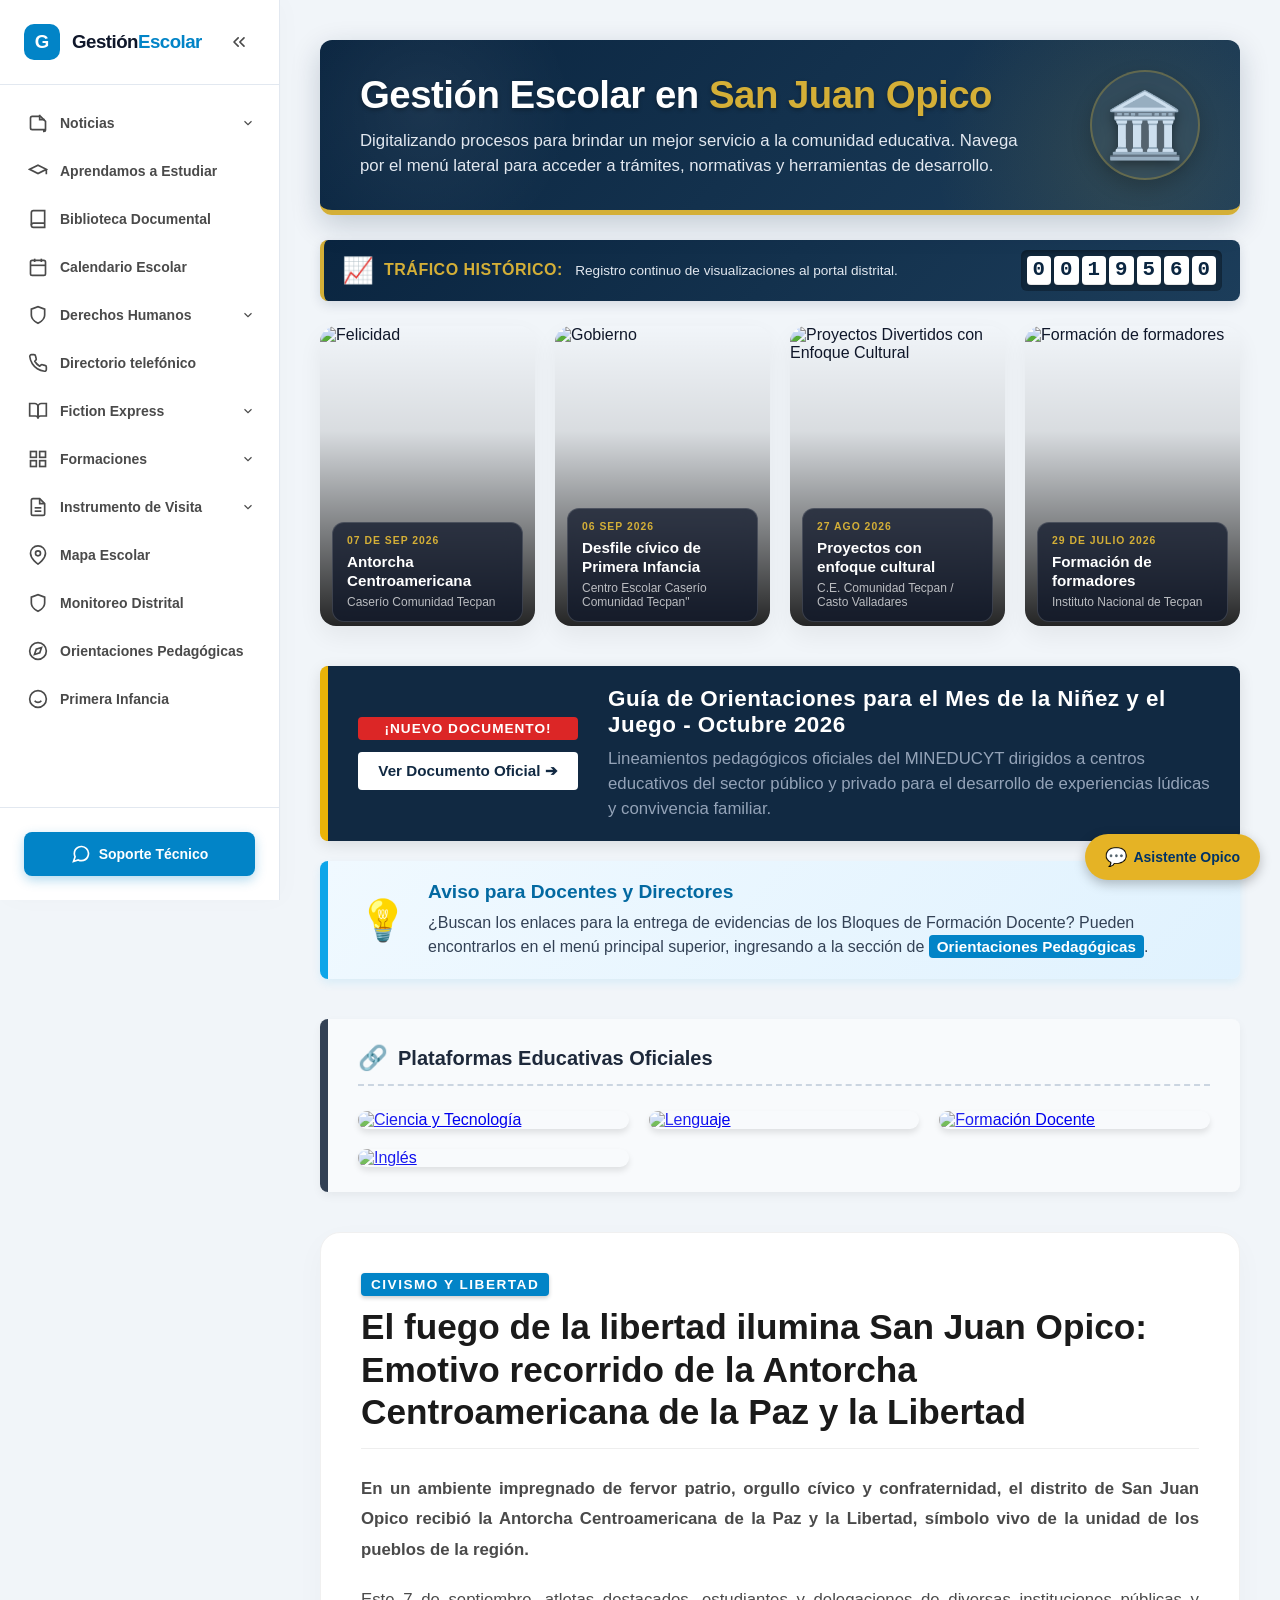
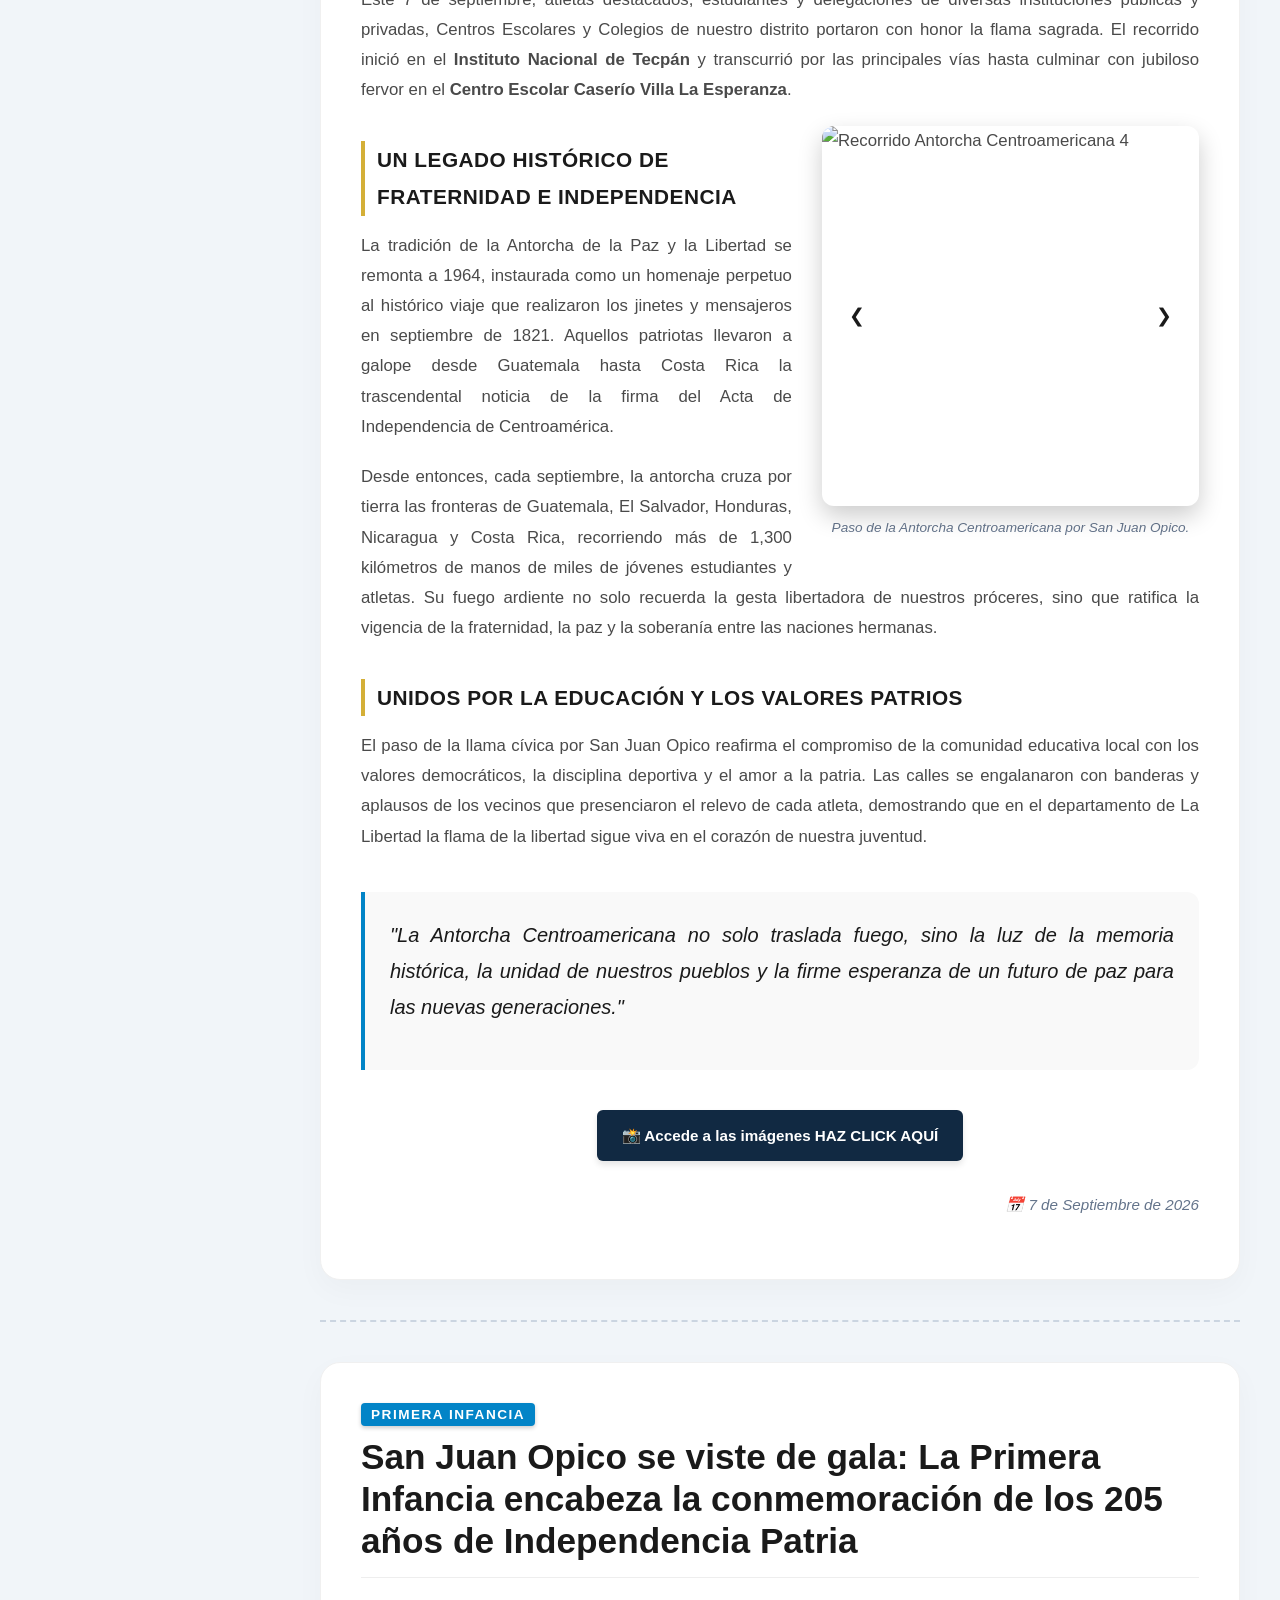
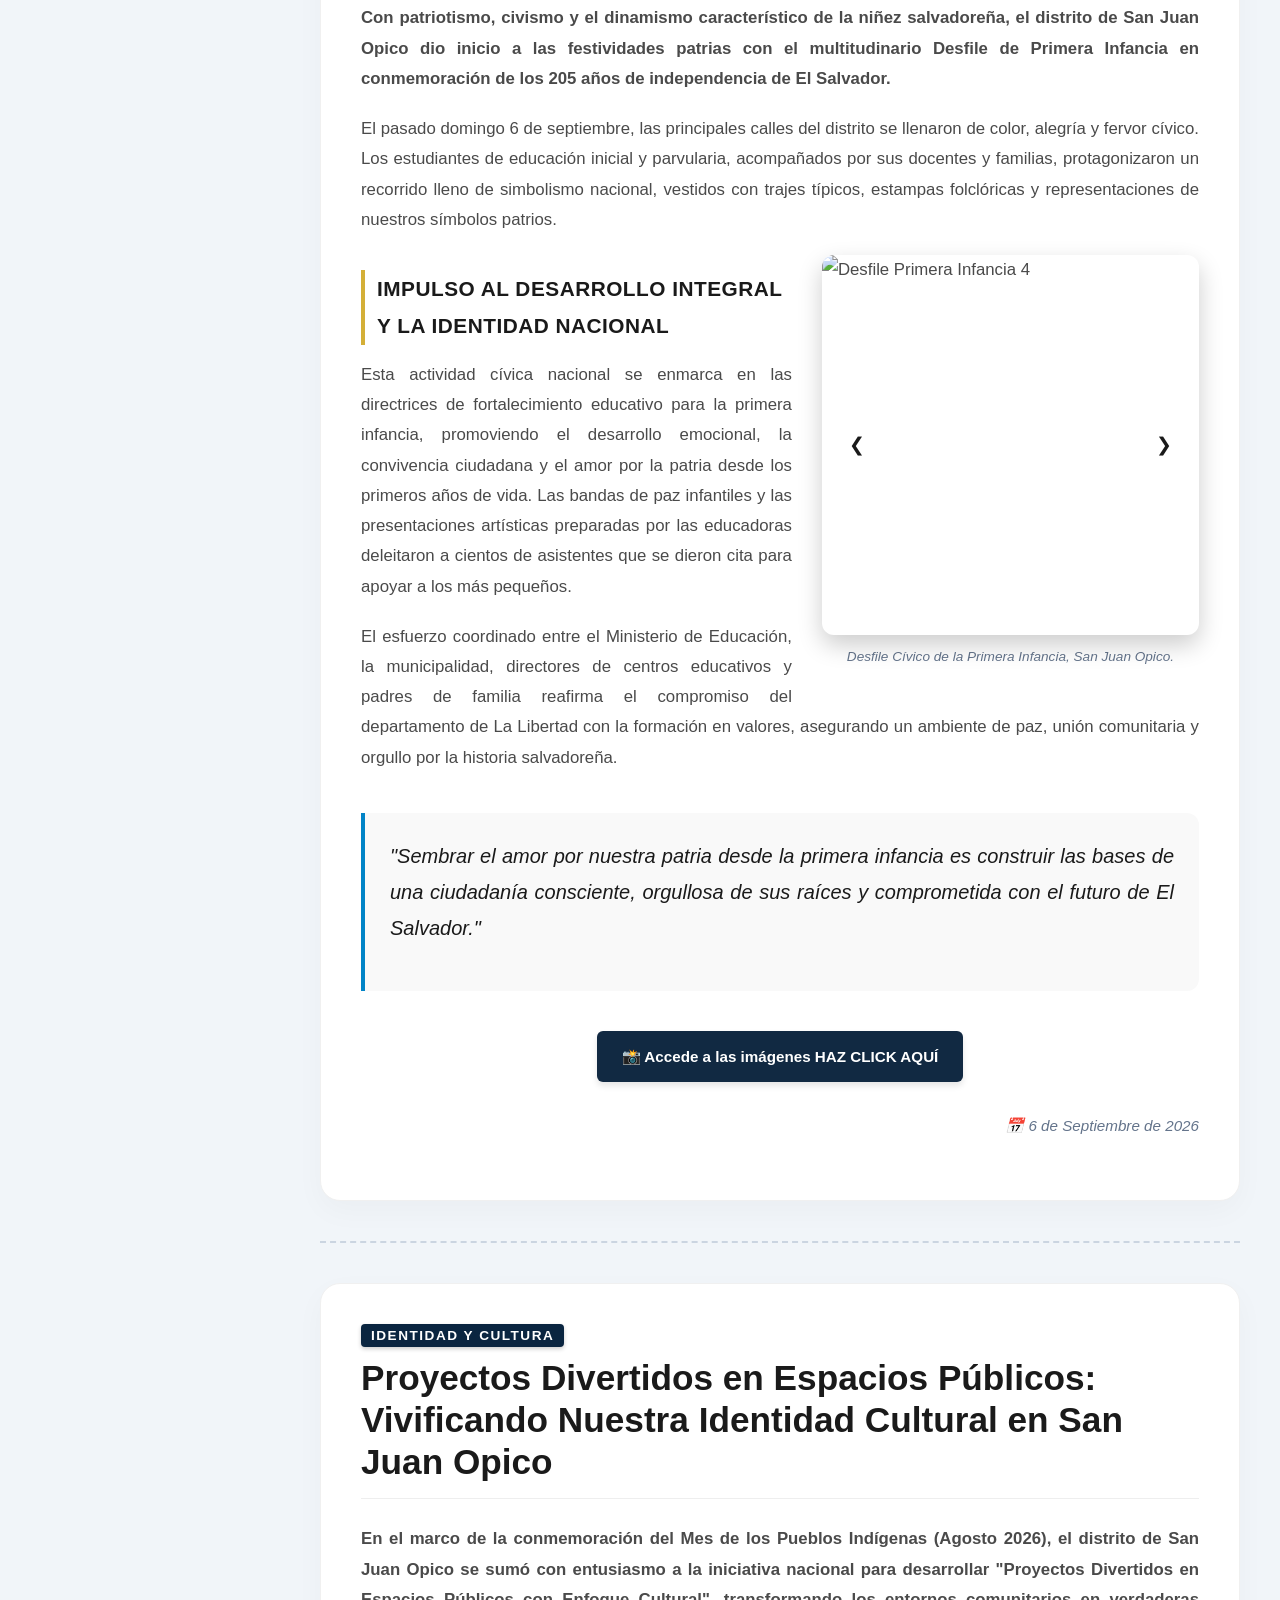
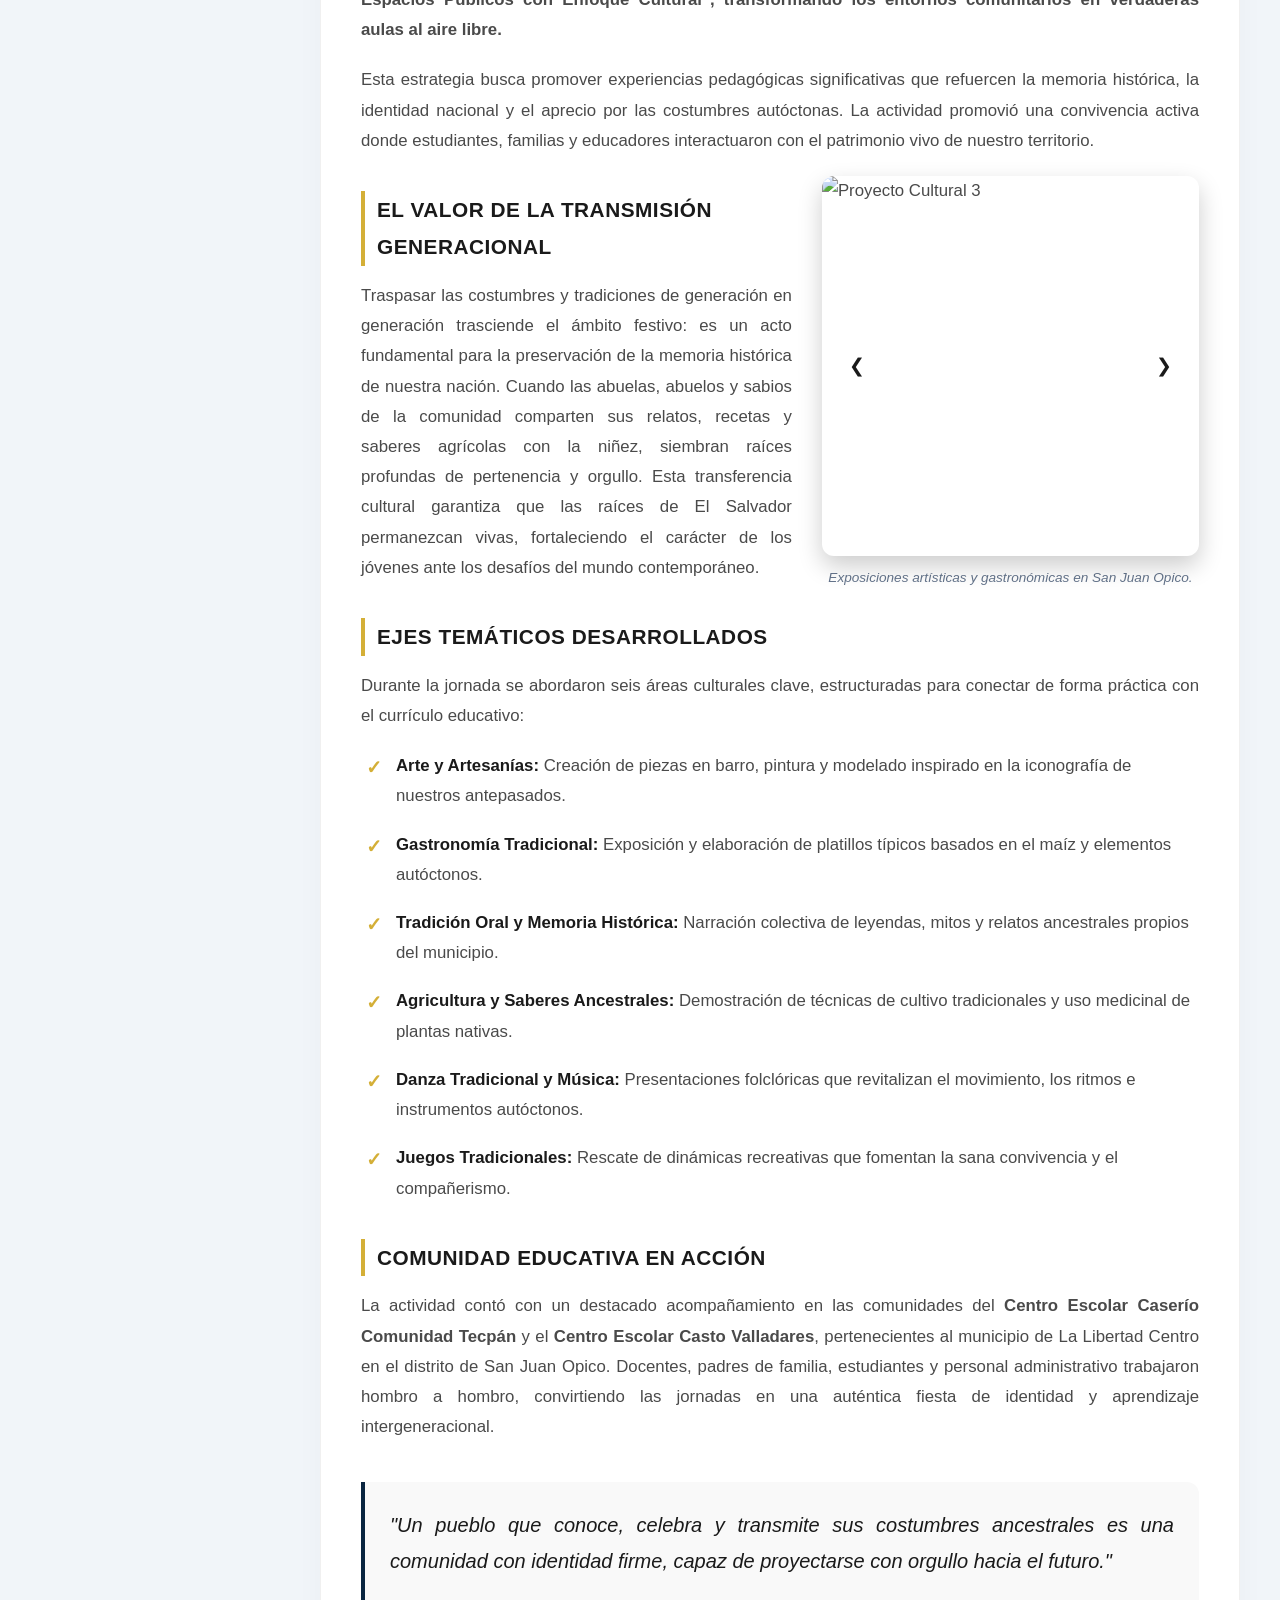
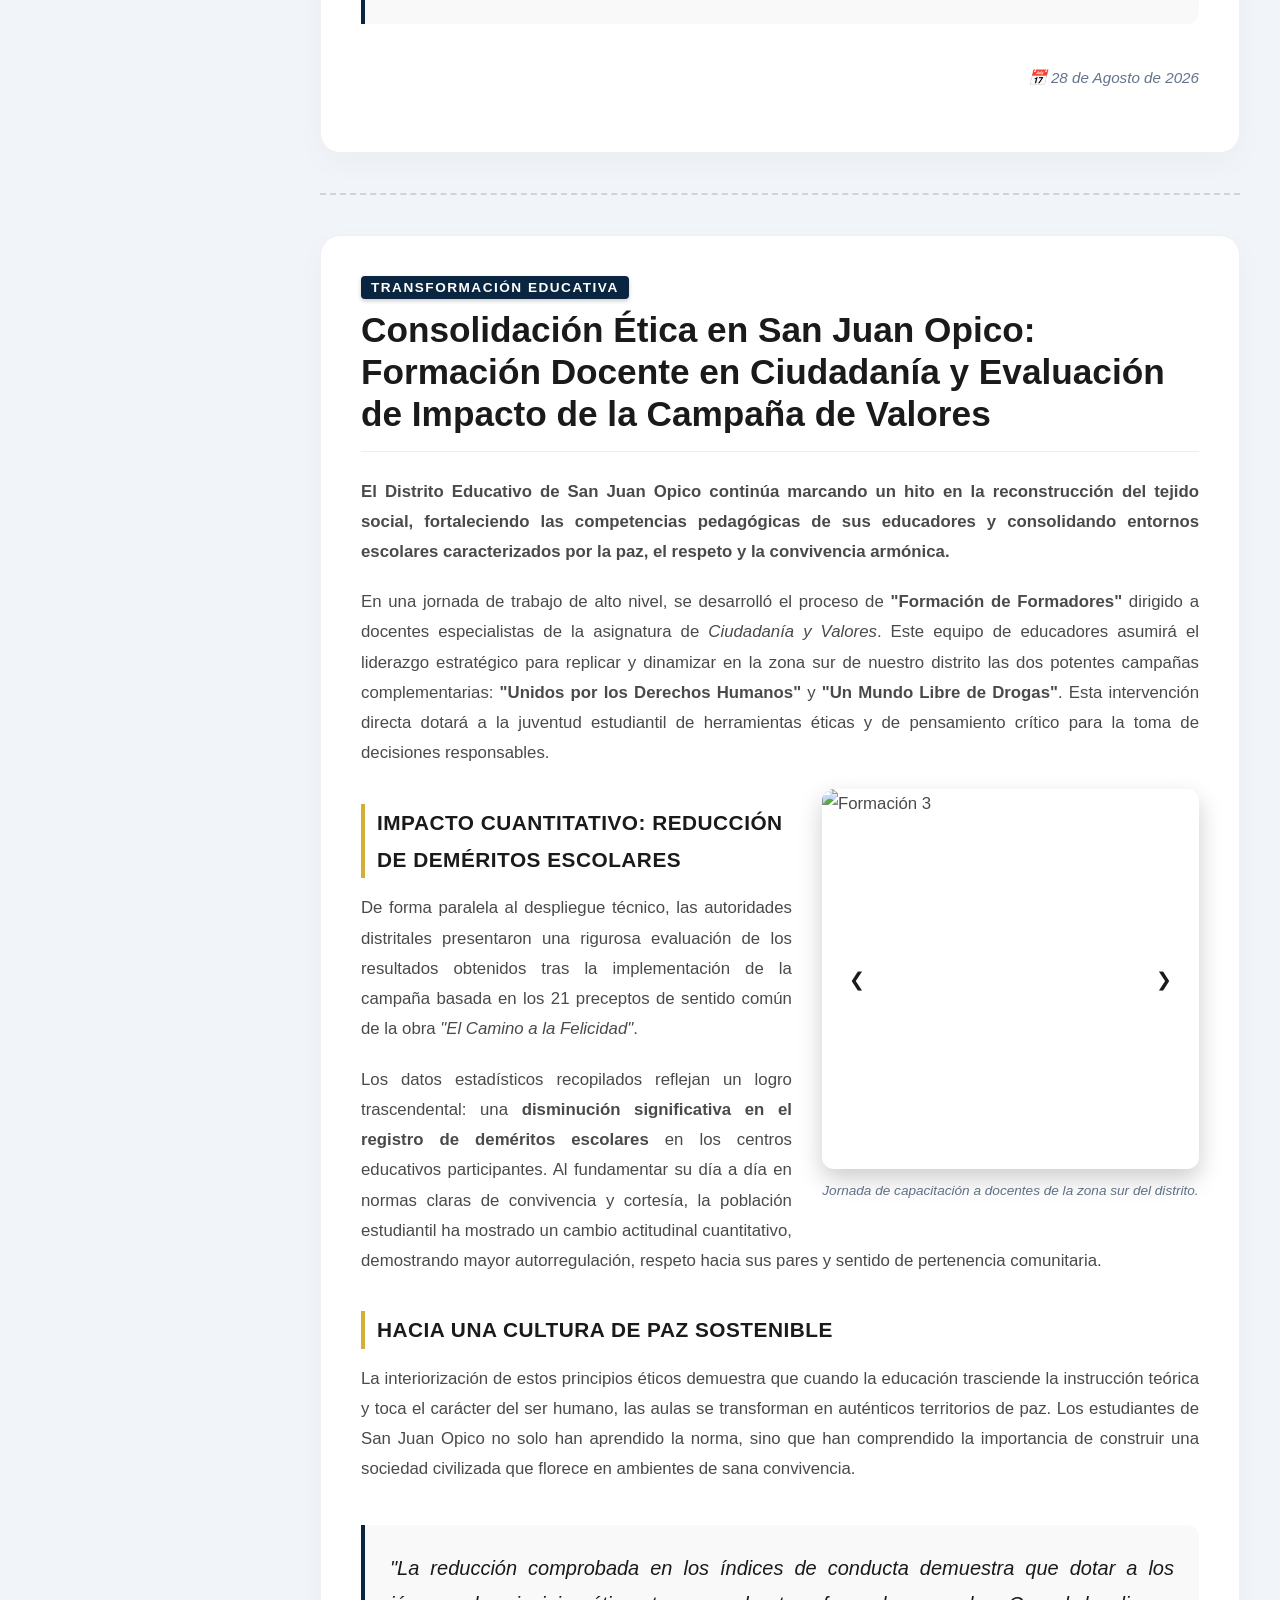
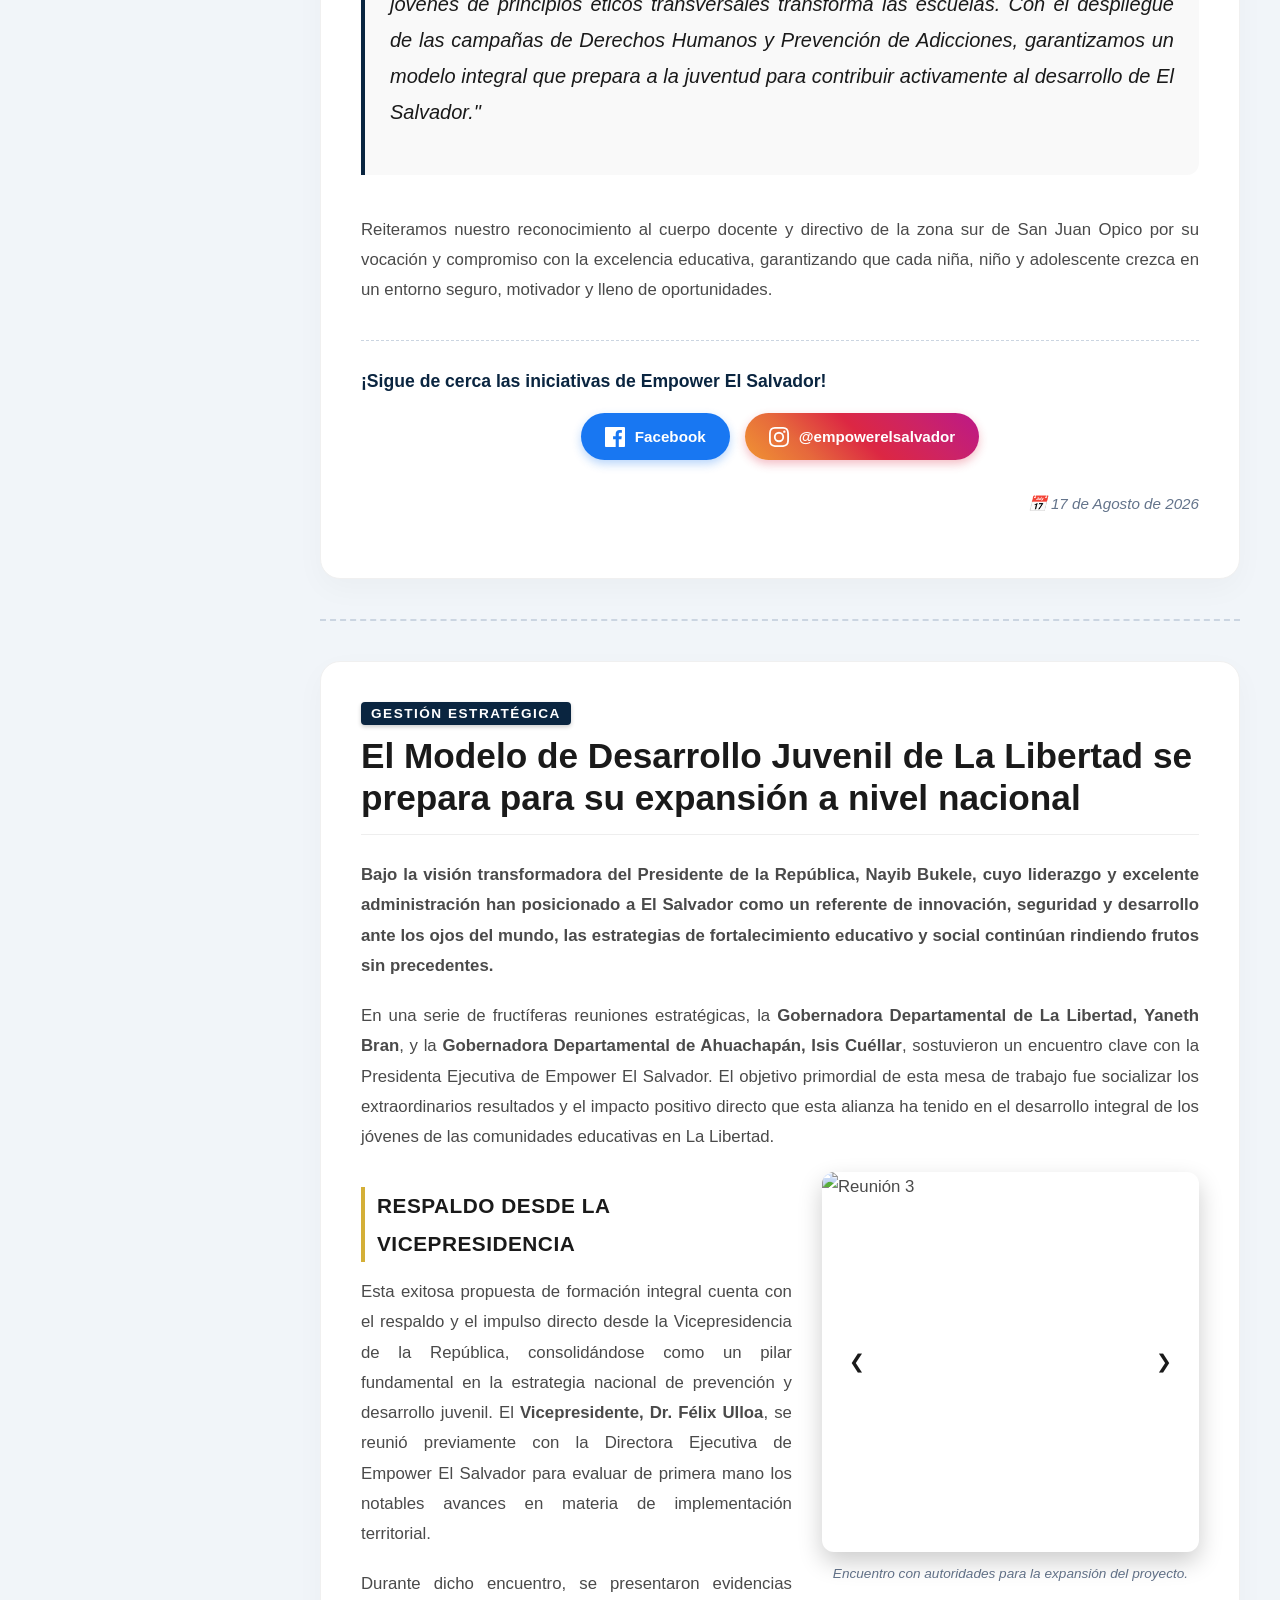
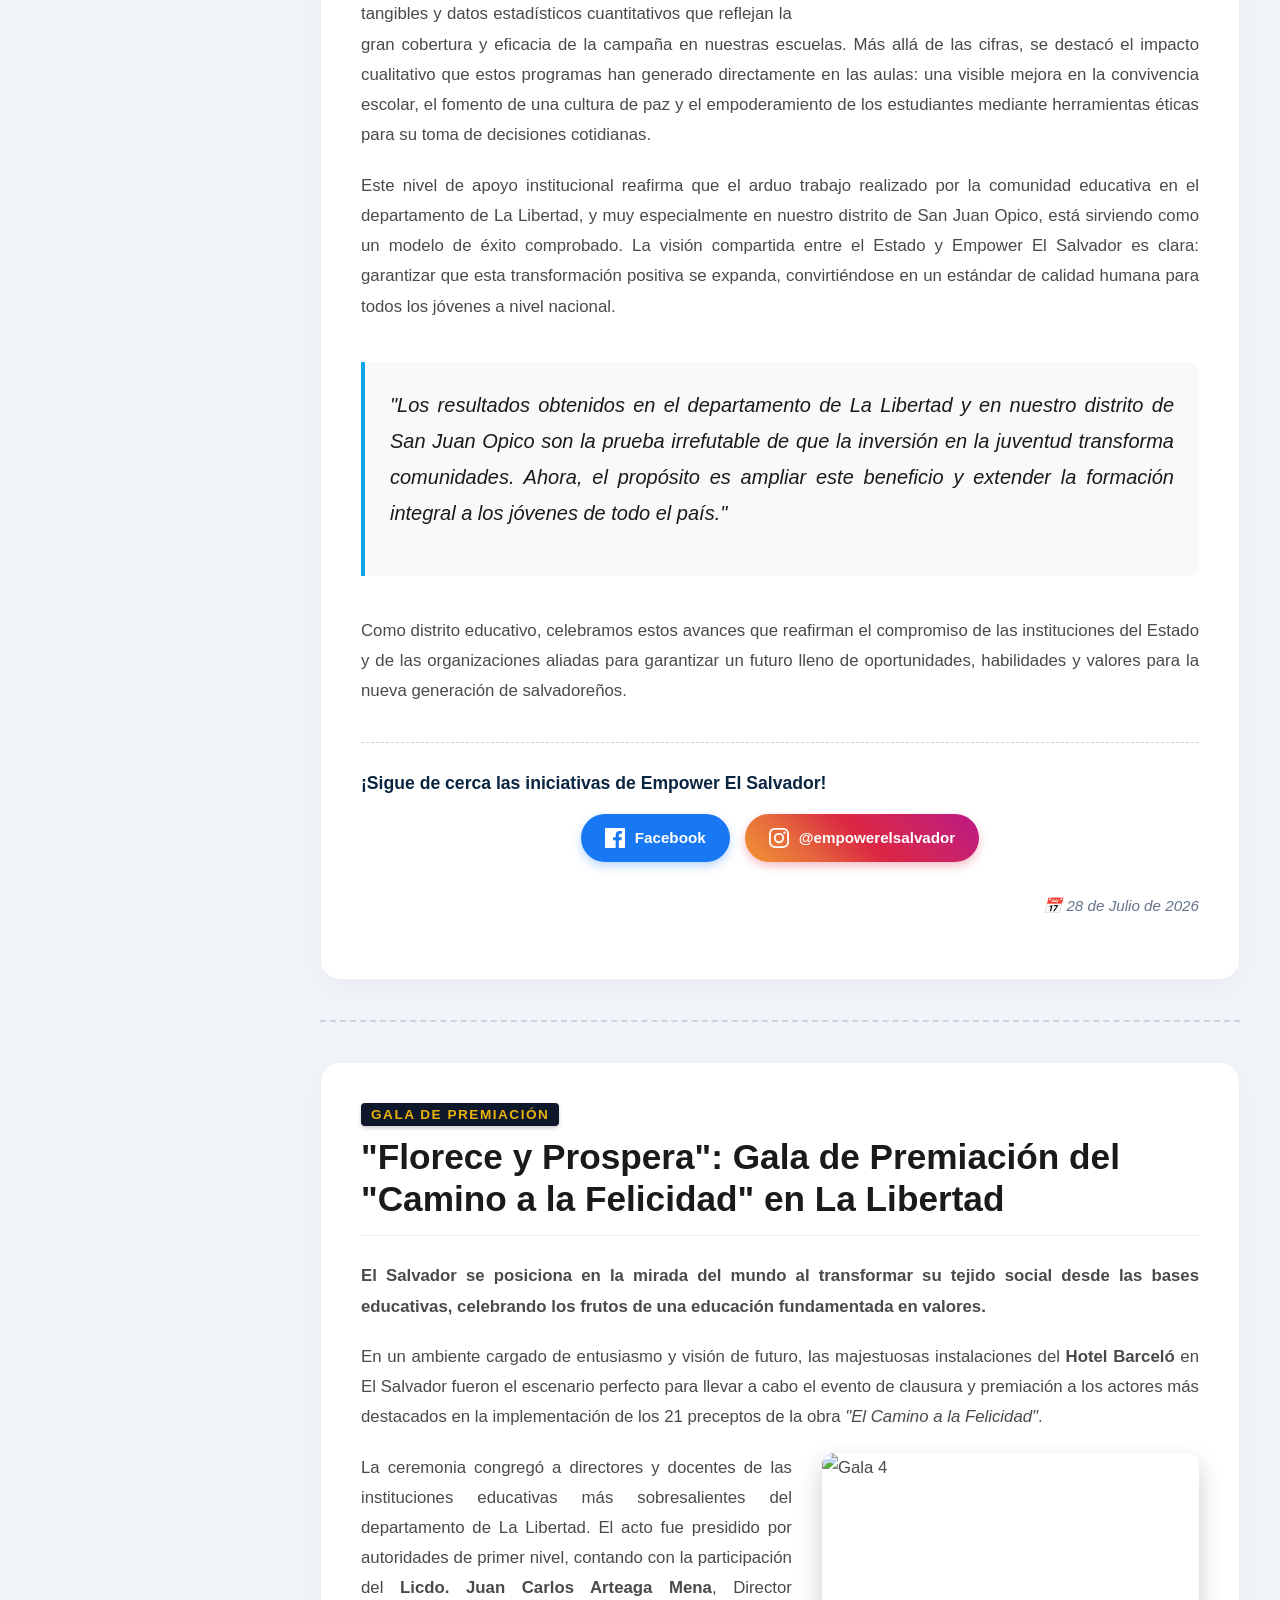
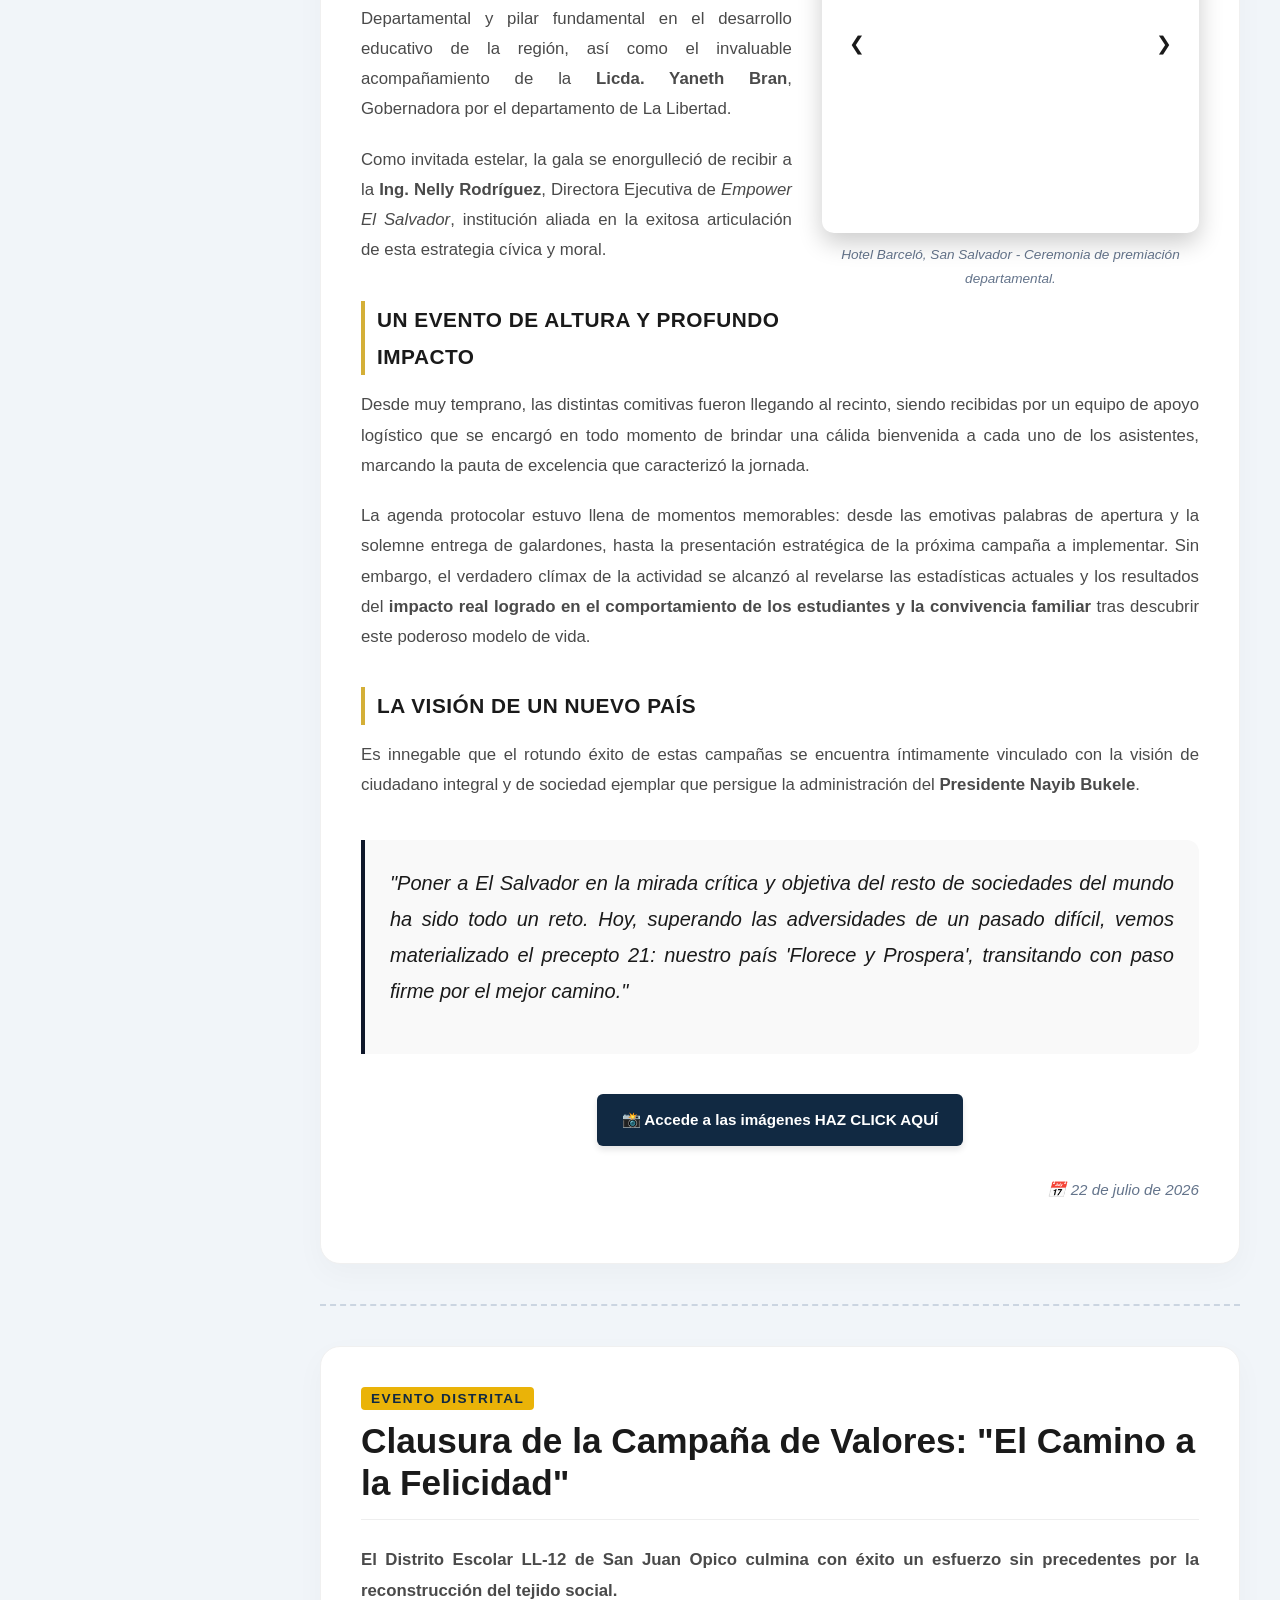
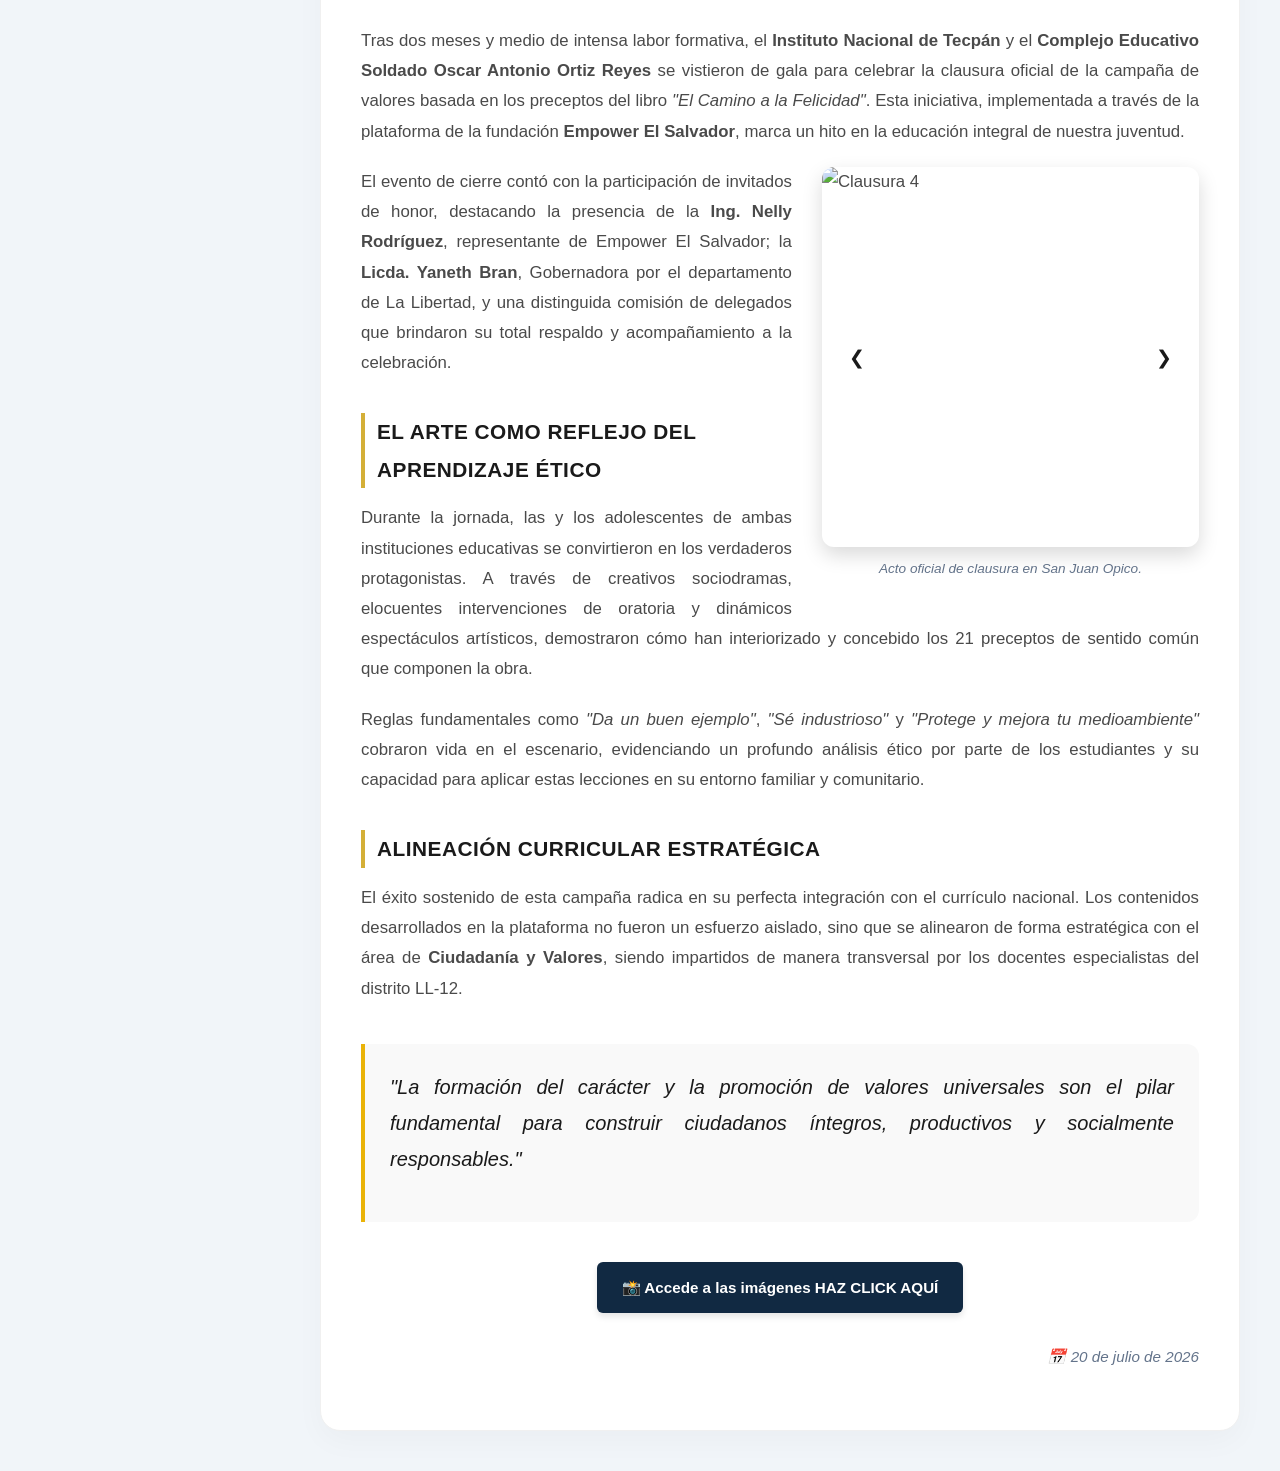
==== commit 31b7fba9: "Botón imprimir control de entregas" ====
--- a/index.html
+++ b/index.html
@@ -9832,17 +9832,17 @@
             </div>
         </div>
 
-        <!-- 2. Documento Individual: Formato PEA -->
+        <!-- 2. Documento Individual: Formato PEA 2027 -->
         <div style="background: #ffffff; border: 1px solid #ddd6fe; border-radius: 10px; overflow: hidden; transition: all 0.3s; box-shadow: 0 4px 6px rgba(139, 92, 246, 0.05); display: flex; flex-direction: column; justify-content: space-between;">
             <div style="padding: 15px 20px; border-bottom: 1px solid #f5f3ff; display: flex; align-items: center; gap: 15px;">
                 <div style="font-size: 1.5rem; background: #ede9fe; color: #8b5cf6; width: 45px; height: 45px; display: flex; align-items: center; justify-content: center; border-radius: 8px; flex-shrink: 0;">📅</div>
                 <div>
-                    <h4 style="margin: 0; color: #4c1d95; font-size: 1.05rem;">Formato PEA</h4>
+                    <h4 style="margin: 0; color: #4c1d95; font-size: 1.05rem;">Formato PEA 2027</h4>
                     <span style="font-size: 0.8rem; color: #7c3aed;">Descarga directa en Word (.docx)</span>
                 </div>
             </div>
             <div style="padding: 15px; background: #faf5ff;">
-                <a href="https://docs.google.com/document/d/1AFaI95mIgbeuqoAnoVZw1nqN5shBThKX/export?format=docx" download referrerpolicy="no-referrer" style="display: block; background: #8b5cf6; color: white; text-align: center; padding: 12px; border-radius: 6px; text-decoration: none; font-weight: bold; font-size: 0.95rem; transition: background 0.3s;" onmouseover="this.style.backgroundColor='#7c3aed'" onmouseout="this.style.backgroundColor='#8b5cf6'">📥 Descargar Formato</a>
+                <a href="https://docs.google.com/document/d/1wdMBs756kxQgP4zsQqnqklryhbZy_y2W/export?format=docx" download referrerpolicy="no-referrer" style="display: block; background: #8b5cf6; color: white; text-align: center; padding: 12px; border-radius: 6px; text-decoration: none; font-weight: bold; font-size: 0.95rem; transition: background 0.3s;" onmouseover="this.style.backgroundColor='#7c3aed'" onmouseout="this.style.backgroundColor='#8b5cf6'">📥 Descargar Formato</a>
             </div>
         </div>
 
@@ -9898,27 +9898,703 @@
                 </div>
             </div>
             <div style="padding: 20px; display: grid; grid-template-columns: repeat(auto-fit, minmax(220px, 1fr)); gap: 12px;">
-                
                 <a href="https://docs.google.com/document/d/1nnDylHCfxfZ7EH28NkXdAUAEAdd8D3Zj/export?format=docx" download referrerpolicy="no-referrer" style="display: flex; align-items: center; gap: 10px; padding: 12px 15px; border: 1px solid #e2e8f0; border-radius: 8px; text-decoration: none; color: #334155; font-size: 0.9rem; font-weight: 500; transition: all 0.2s;" onmouseover="this.style.borderColor='#8b5cf6'; this.style.backgroundColor='#f5f3ff'" onmouseout="this.style.borderColor='#e2e8f0'; this.style.backgroundColor='transparent'">
                     <span style="color: #2563eb; font-size: 1.3rem;">📥</span> Archivo 1 (.docx)
                 </a>
-                
                 <a href="https://docs.google.com/document/d/1sIwnqVcJgiW7k6WmBi8-HTKWU_mVOgXI/export?format=docx" download referrerpolicy="no-referrer" style="display: flex; align-items: center; gap: 10px; padding: 12px 15px; border: 1px solid #e2e8f0; border-radius: 8px; text-decoration: none; color: #334155; font-size: 0.9rem; font-weight: 500; transition: all 0.2s;" onmouseover="this.style.borderColor='#8b5cf6'; this.style.backgroundColor='#f5f3ff'" onmouseout="this.style.borderColor='#e2e8f0'; this.style.backgroundColor='transparent'">
                     <span style="color: #2563eb; font-size: 1.3rem;">📥</span> Archivo 2 (.docx)
                 </a>
-                
                 <a href="https://docs.google.com/document/d/1KrvJ8mZ46KYxEP3KzjqwX6kyYZh3U8eQ/export?format=docx" download referrerpolicy="no-referrer" style="display: flex; align-items: center; gap: 10px; padding: 12px 15px; border: 1px solid #e2e8f0; border-radius: 8px; text-decoration: none; color: #334155; font-size: 0.9rem; font-weight: 500; transition: all 0.2s;" onmouseover="this.style.borderColor='#8b5cf6'; this.style.backgroundColor='#f5f3ff'" onmouseout="this.style.borderColor='#e2e8f0'; this.style.backgroundColor='transparent'">
                     <span style="color: #2563eb; font-size: 1.3rem;">📥</span> Archivo 3 (.docx)
                 </a>
-                
                 <a href="https://docs.google.com/document/d/1XDZAtop_vJEYf1Eb9E34QjDiF-I28JZz/export?format=docx" download referrerpolicy="no-referrer" style="display: flex; align-items: center; gap: 10px; padding: 12px 15px; border: 1px solid #e2e8f0; border-radius: 8px; text-decoration: none; color: #334155; font-size: 0.9rem; font-weight: 500; transition: all 0.2s;" onmouseover="this.style.borderColor='#8b5cf6'; this.style.backgroundColor='#f5f3ff'" onmouseout="this.style.borderColor='#e2e8f0'; this.style.backgroundColor='transparent'">
                     <span style="color: #2563eb; font-size: 1.3rem;">📥</span> Archivo 4 (.docx)
                 </a>
-                
             </div>
         </div>
 
     </div>
+
+    <!-- ========================================================================= -->
+    <!-- ANEXO INTEGRADO: CONTROL DE REVISIÓN Y VALIDACIÓN DE PLANTILLAS 2027     -->
+    <!-- ========================================================================= -->
+    <style>
+        .ctrl-doc-anexo {
+            background: #ffffff;
+            border: 1px solid #ddd6fe;
+            border-top: 4px solid #0A2540;
+            border-radius: 12px;
+            padding: 24px;
+            margin-top: 28px;
+            box-shadow: 0 4px 15px rgba(10, 37, 64, 0.05);
+            font-family: 'Segoe UI', Tahoma, Geneva, Verdana, sans-serif;
+        }
+        .ctrl-doc-header {
+            display: flex;
+            justify-content: space-between;
+            align-items: center;
+            flex-wrap: wrap;
+            gap: 14px;
+            border-bottom: 2px solid #f1f5f9;
+            padding-bottom: 14px;
+            margin-bottom: 18px;
+        }
+        .ctrl-doc-header h4 {
+            margin: 0;
+            color: #0A2540;
+            font-size: 1.25rem;
+            font-weight: 800;
+        }
+        .ctrl-doc-header p {
+            margin: 4px 0 0 0;
+            color: #64748b;
+            font-size: 0.9rem;
+        }
+        .ctrl-doc-actions {
+            display: flex;
+            align-items: center;
+            gap: 8px;
+            flex-wrap: wrap;
+        }
+        .btn-ctrl {
+            border: none;
+            padding: 9px 15px;
+            border-radius: 8px;
+            font-weight: 700;
+            font-size: 0.86rem;
+            cursor: pointer;
+            transition: all 0.2s ease;
+            display: inline-flex;
+            align-items: center;
+            gap: 6px;
+        }
+        .btn-ctrl-pdf { background: #fee2e2; color: #991b1b; border: 1px solid #fecaca; }
+        .btn-ctrl-pdf:hover { background: #fecaca; }
+        .btn-ctrl-sync { background: #e0f2fe; color: #0369a1; border: 1px solid #bae6fd; }
+        .btn-ctrl-sync:hover { background: #bae6fd; }
+        .btn-ctrl-lock { background: #0A2540; color: #ffffff; }
+        .btn-ctrl-lock:hover { background: #1c3d5a; }
+        .btn-ctrl-save { background: #16a34a; color: #ffffff; box-shadow: 0 3px 8px rgba(22, 163, 74, 0.25); }
+        .btn-ctrl-save:hover { background: #15803d; }
+        .btn-ctrl-close { background: #f1f5f9; color: #475569; border: 1px solid #cbd5e1; }
+        .btn-ctrl-close:hover { background: #e2e8f0; }
+
+        .ctrl-auth-bar {
+            display: none;
+            background: #f8fafc;
+            border: 1px dashed #94a3b8;
+            border-radius: 8px;
+            padding: 12px 16px;
+            margin-bottom: 18px;
+            align-items: center;
+            justify-content: space-between;
+            flex-wrap: wrap;
+            gap: 10px;
+        }
+        .ctrl-auth-bar input {
+            padding: 8px 12px;
+            border: 1px solid #cbd5e1;
+            border-radius: 6px;
+            font-size: 0.92rem;
+            width: 220px;
+            background: #ffffff;
+        }
+        .ctrl-kpi-grid {
+            display: grid;
+            grid-template-columns: repeat(auto-fit, minmax(165px, 1fr));
+            gap: 12px;
+            margin-bottom: 20px;
+        }
+        .ctrl-kpi-card {
+            background: #f8fafc;
+            border: 1px solid #e2e8f0;
+            border-top: 4px solid #0A2540;
+            border-radius: 10px;
+            padding: 12px 14px;
+            text-align: center;
+        }
+        .ctrl-kpi-card.kpi-gold { border-top-color: #D4AF37; }
+        .ctrl-kpi-card.kpi-blue { border-top-color: #0284c7; }
+        .ctrl-kpi-card.kpi-green { border-top-color: #16a34a; }
+        .ctrl-kpi-card.kpi-purple { border-top-color: #7c3aed; }
+        .ctrl-kpi-num {
+            font-size: 1.45rem;
+            font-weight: 800;
+            color: #0A2540;
+            line-height: 1.2;
+        }
+        .ctrl-kpi-lbl {
+            font-size: 0.78rem;
+            font-weight: 700;
+            color: #475569;
+            margin-top: 4px;
+            text-transform: uppercase;
+        }
+        .ctrl-table-wrap {
+            width: 100%;
+            overflow-x: auto;
+            border: 1px solid #cbd5e1;
+            border-radius: 10px;
+            max-height: 580px;
+            overflow-y: auto;
+        }
+        .ctrl-table {
+            width: 100%;
+            border-collapse: collapse;
+            min-width: 920px;
+            font-size: 0.88rem;
+        }
+        .ctrl-table thead th {
+            position: sticky;
+            top: 0;
+            z-index: 5;
+            background: #0A2540;
+            color: #ffffff;
+            padding: 12px 10px;
+            text-align: center;
+            font-weight: 700;
+            font-size: 0.8rem;
+            text-transform: uppercase;
+            letter-spacing: 0.4px;
+        }
+        .ctrl-table thead th:nth-child(1),
+        .ctrl-table thead th:nth-child(2) {
+            text-align: left;
+        }
+        .ctrl-table tbody tr {
+            border-bottom: 1px solid #e2e8f0;
+            transition: background 0.2s;
+        }
+        .ctrl-table tbody tr:nth-child(even) { background: #f8fafc; }
+        .ctrl-table tbody tr:hover { background: #f1f5f9; }
+        .ctrl-table td {
+            padding: 10px;
+            vertical-align: middle;
+        }
+        .ce-nombre-cell {
+            display: block;
+            font-weight: 700;
+            color: #0f172a;
+            font-size: 0.89rem;
+        }
+        .ce-director-sub {
+            display: block;
+            font-size: 0.77rem;
+            color: #64748b;
+            margin-top: 2px;
+        }
+        .estado-pill {
+            display: inline-block;
+            padding: 4px 10px;
+            border-radius: 20px;
+            font-size: 0.78rem;
+            font-weight: 700;
+            white-space: nowrap;
+        }
+        .est-validado  { background: #dcfce7; color: #166534; border: 1px solid #86efac; }
+        .est-entregado { background: #e0f2fe; color: #075985; border: 1px solid #7dd3fc; }
+        .est-revision  { background: #fef3c7; color: #92400e; border: 1px solid #fcd34d; }
+        .est-pendiente { background: #f1f5f9; color: #475569; border: 1px solid #cbd5e1; }
+
+        .ctrl-select-estado {
+            padding: 5px 8px;
+            border-radius: 6px;
+            font-size: 0.81rem;
+            font-weight: 700;
+            border: 1px solid #94a3b8;
+            cursor: pointer;
+            width: 142px;
+        }
+        .ctrl-select-estado.sel-validado  { background: #dcfce7; color: #166534; border-color: #22c55e; }
+        .ctrl-select-estado.sel-entregado { background: #e0f2fe; color: #075985; border-color: #0284c7; }
+        .ctrl-select-estado.sel-revision  { background: #fef3c7; color: #92400e; border-color: #f59e0b; }
+        .ctrl-select-estado.sel-pendiente { background: #f8fafc; color: #334155; border-color: #94a3b8; }
+
+        .barra-avance-bg {
+            width: 82px;
+            height: 8px;
+            background: #e2e8f0;
+            border-radius: 99px;
+            overflow: hidden;
+            margin: 0 auto 3px auto;
+        }
+        .barra-avance-fill {
+            height: 100%;
+            border-radius: 99px;
+            transition: width 0.3s ease;
+        }
+    </style>
+
+    <div class="ctrl-doc-anexo">
+        <div class="ctrl-doc-header">
+            <div>
+                <h4>📊 Cuadro de Control de Revisión y Validación Documental (2027)</h4>
+                <p>Monitoreo del uso y entrega oficial de plantillas por institución educativa (27 centros educativos).</p>
+            </div>
+            <div class="ctrl-doc-actions">
+                <button type="button" id="btn-pdf-validacion" class="btn-ctrl btn-ctrl-pdf" onclick="if(window.exportarInformePDFDocumentos) window.exportarInformePDFDocumentos();">
+                    📄 Exportar Informe PDF
+                </button>
+                <button type="button" id="btn-sync-validacion" class="btn-ctrl btn-ctrl-sync" onclick="if(window.sincronizarControlDocumentos) window.sincronizarControlDocumentos(false);">
+                    🔄 Actualizar Datos
+                </button>
+                <button type="button" id="btn-abrir-edicion-doc" class="btn-ctrl btn-ctrl-lock" onclick="if(window.mostrarBarraClaveDoc) window.mostrarBarraClaveDoc();">
+                    🔒 Modo Edición
+                </button>
+                <button type="button" id="btn-guardar-edicion-doc" class="btn-ctrl btn-ctrl-save" style="display: none;" onclick="if(window.guardarControlDocumentos) window.guardarControlDocumentos();">
+                    💾 Guardar Cambios
+                </button>
+                <button type="button" id="btn-cerrar-edicion-doc" class="btn-ctrl btn-ctrl-close" style="display: none;" onclick="if(window.bloquearEdicionDoc) window.bloquearEdicionDoc();">
+                    🔓 Salir de Edición
+                </button>
+            </div>
+        </div>
+
+        <!-- Barra de contraseña maestra -->
+        <div id="ctrl-doc-auth-bar" class="ctrl-auth-bar">
+            <div style="font-size: 0.9rem; color: #1e293b; font-weight: 600;">
+                🔐 Contraseña maestra para habilitar edición en línea:
+            </div>
+            <div style="display: flex; gap: 8px; align-items: center;">
+                <input type="password" id="pass-control-doc" placeholder="Ingrese contraseña" onkeypress="if(event.key==='Enter'){ event.preventDefault(); if(window.desbloquearEdicionDoc) window.desbloquearEdicionDoc(); }">
+                <button type="button" class="btn-ctrl btn-ctrl-lock" onclick="if(window.desbloquearEdicionDoc) window.desbloquearEdicionDoc();">Desbloquear</button>
+                <button type="button" class="btn-ctrl btn-ctrl-close" onclick="document.getElementById('ctrl-doc-auth-bar').style.display='none'">Cancelar</button>
+            </div>
+        </div>
+
+        <!-- Tarjetas de resumen -->
+        <div class="ctrl-kpi-grid">
+            <div class="ctrl-kpi-card">
+                <div class="ctrl-kpi-num" id="kpi-val-total">27</div>
+                <div class="ctrl-kpi-lbl">Instituciones</div>
+            </div>
+            <div class="ctrl-kpi-card kpi-gold">
+                <div class="ctrl-kpi-num" id="kpi-val-pea">0 / 27</div>
+                <div class="ctrl-kpi-lbl">PEA 2027</div>
+            </div>
+            <div class="ctrl-kpi-card kpi-blue">
+                <div class="ctrl-kpi-num" id="kpi-val-ppe">0 / 27</div>
+                <div class="ctrl-kpi-lbl">Plan Protección Escolar</div>
+            </div>
+            <div class="ctrl-kpi-card kpi-green">
+                <div class="ctrl-kpi-num" id="kpi-val-planta">0 / 27</div>
+                <div class="ctrl-kpi-lbl">Planta Docente 2027</div>
+            </div>
+            <div class="ctrl-kpi-card kpi-purple">
+                <div class="ctrl-kpi-num" id="kpi-val-consejo">0 / 27</div>
+                <div class="ctrl-kpi-lbl">Pres. Consejo Estudiantil</div>
+            </div>
+        </div>
+
+        <!-- Tabla de las 27 Instituciones sin filtros -->
+        <div class="ctrl-table-wrap">
+            <table class="ctrl-table">
+                <thead>
+                    <tr>
+                        <th style="width: 80px;">Código</th>
+                        <th>Institución Educativa</th>
+                        <th style="width: 162px;">PEA 2027</th>
+                        <th style="width: 162px;">Plan de Protección Escolar</th>
+                        <th style="width: 162px;">Planta Docente 2027</th>
+                        <th style="width: 162px;">Presidente de Consejo Estudiantil</th>
+                        <th style="width: 100px;">Avance</th>
+                    </tr>
+                </thead>
+                <tbody id="tbody-control-validacion"></tbody>
+            </table>
+        </div>
+    </div>
+
+    <!-- Motor autoejecutable al cargar el módulo en el DOM -->
+    <textarea id="ctrl-docs-engine-src" style="display:none;">
+        window.modoEdicionDocumentos = false;
+
+        window.padronBaseDocumentos = [
+            { codigo: "10130", nombre: "CENTRO ESCOLAR HACIENDA CHANMICO", director: "MARCOS ELMER ORELLANA LONE", pea2027: "pendiente", ppe: "pendiente", planta2027: "pendiente", consejo: "pendiente" },
+            { codigo: "11031", nombre: "CENTRO ESCOLAR CANTÓN SAN JOSÉ LA CEIBA", director: "DIRECTOR(A) AUTORIZADO(A)", pea2027: "pendiente", ppe: "pendiente", planta2027: "pendiente", consejo: "pendiente" },
+            { codigo: "11073", nombre: "CENTRO ESCOLAR DISTRITO SAN JUAN OPICO (11073)", director: "DIRECTOR(A) AUTORIZADO(A)", pea2027: "pendiente", ppe: "pendiente", planta2027: "pendiente", consejo: "pendiente" },
+            { codigo: "11190", nombre: "CENTRO ESCOLAR CANTÓN EL MATAZANO", director: "CARLOS HUMBERTO AREVALO RUIZ", pea2027: "pendiente", ppe: "pendiente", planta2027: "pendiente", consejo: "pendiente" },
+            { codigo: "11204", nombre: "COMPLEJO EDUCATIVO SOLDADO OSCAR ANTONIO ORTÍZ REYES", director: "JUAN PABLO OLIVARES CLAVEL", pea2027: "pendiente", ppe: "pendiente", planta2027: "pendiente", consejo: "pendiente" },
+            { codigo: "11212", nombre: "ESCUELA DE EDUCACIÓN PARVULARIA HACIENDA CHANMICO", director: "XIOMARA GUADALUPE CACERES DE LEMUS", pea2027: "pendiente", ppe: "pendiente", planta2027: "pendiente", consejo: "pendiente" },
+            { codigo: "11213", nombre: "ESCUELA DE EDUCACIÓN PARVULARIA HACIENDA SAN ANDRÉS", director: "ROSA ESTER YANES DE PEÑA", pea2027: "pendiente", ppe: "pendiente", planta2027: "pendiente", consejo: "pendiente" },
+            { codigo: "11214", nombre: "CENTRO ESCOLAR CANTÓN SITIO DEL NIÑO", director: "ROBERTO ANTONIO GUIROLA ERROA", pea2027: "pendiente", ppe: "pendiente", planta2027: "pendiente", consejo: "pendiente" },
+            { codigo: "11215", nombre: "CENTRO ESCOLAR LA NUEVA ESPERANZA", director: "CESAR ROLANDO ORTIZ", pea2027: "pendiente", ppe: "pendiente", planta2027: "pendiente", consejo: "pendiente" },
+            { codigo: "11216", nombre: "CENTRO ESCOLAR CANTÓN JABALINCITO", director: "ELENA ROSIBEL VALDIZÓN", pea2027: "pendiente", ppe: "pendiente", planta2027: "pendiente", consejo: "pendiente" },
+            { codigo: "11217", nombre: "CENTRO ESCOLAR CANTÓN LAS DELICIAS", director: "RAUL AMILCAR LANDAVERDE MEJIA", pea2027: "pendiente", ppe: "pendiente", planta2027: "pendiente", consejo: "pendiente" },
+            { codigo: "11232", nombre: "CENTRO ESCOLAR CANTÓN CHANMICO", director: "ERMELINDA ARACELY GARCIA MORAN", pea2027: "pendiente", ppe: "pendiente", planta2027: "pendiente", consejo: "pendiente" },
+            { codigo: "11233", nombre: "COMPLEJO EDUCATIVO JUAN ERNESTO DE BEDOUT", director: "DIRECTOR(A) AUTORIZADO(A)", pea2027: "pendiente", ppe: "pendiente", planta2027: "pendiente", consejo: "pendiente" },
+            { codigo: "11239", nombre: "CENTRO ESCOLAR CANTÓN AGUA ESCONDIDA", director: "JULIAN EDGARDO GALDAMEZ PACHECO", pea2027: "pendiente", ppe: "pendiente", planta2027: "pendiente", consejo: "pendiente" },
+            { codigo: "11241", nombre: "CENTRO ESCOLAR CASTO VALLADARES", director: "CLAUDIA EVELYN MENDOZA", pea2027: "pendiente", ppe: "pendiente", planta2027: "pendiente", consejo: "pendiente" },
+            { codigo: "12624", nombre: "ESCUELA DE EDUCACIÓN PARVULARIA CANTÓN CHANMICO", director: "RINA ELIZABETH MARTINEZ", pea2027: "pendiente", ppe: "pendiente", planta2027: "pendiente", consejo: "pendiente" },
+            { codigo: "14800", nombre: "INSTITUTO NACIONAL DE SAN JUAN OPICO", director: "ALEJANDRA DANIELA ABREGO CARCAMO", pea2027: "pendiente", ppe: "pendiente", planta2027: "pendiente", consejo: "pendiente" },
+            { codigo: "14869", nombre: "INSTITUTO NACIONAL TECPÁN", director: "ISSA LORENA PERDOMO PEREZ", pea2027: "pendiente", ppe: "pendiente", planta2027: "pendiente", consejo: "pendiente" },
+            { codigo: "60121", nombre: "CENTRO ESCOLAR CASERÍO NUEVO CONSUMIDERO, CANTÓN CHANMICO", director: "CLIDE RUTH LOPEZ DE CLAVEL", pea2027: "pendiente", ppe: "pendiente", planta2027: "pendiente", consejo: "pendiente" },
+            { codigo: "60127", nombre: "CENTRO ESCOLAR CASERÍO VILLA LA ESPERANZA, CANTÓN CHANMICO", director: "MIRNA CRISTELA MENA VALENCIA", pea2027: "pendiente", ppe: "pendiente", planta2027: "pendiente", consejo: "pendiente" },
+            { codigo: "68008", nombre: "CENTRO ESCOLAR CASERÍO COMUNIDAD TECPÁN, CANTÓN SITIO DEL NIÑO", director: "AURA LILI CORTEZ DE QUIJADA", pea2027: "pendiente", ppe: "pendiente", planta2027: "pendiente", consejo: "pendiente" },
+            { codigo: "68110", nombre: "CENTRO ESCOLAR CASERÍO EL CAMBIO, CANTÓN CHANMICO", director: "OSCAR AMILCAR FLORES ARGUETA", pea2027: "pendiente", ppe: "pendiente", planta2027: "pendiente", consejo: "pendiente" },
+            { codigo: "68111", nombre: "CENTRO ESCOLAR CASERÍO EL JABALINCITO", director: "LAURA CECILIA MENA", pea2027: "pendiente", ppe: "pendiente", planta2027: "pendiente", consejo: "pendiente" },
+            { codigo: "68114", nombre: "CENTRO ESCOLAR CANTÓN EL JABALINÓN", director: "BLANCA LIDIA PENADO GAITAN", pea2027: "pendiente", ppe: "pendiente", planta2027: "pendiente", consejo: "pendiente" },
+            { codigo: "68122", nombre: "CENTRO ESCOLAR CASERÍO AGUA ZARCA, CANTÓN SITIO DEL NIÑO", director: "ROSA MARIA URIAS CHICAS", pea2027: "pendiente", ppe: "pendiente", planta2027: "pendiente", consejo: "pendiente" },
+            { codigo: "68123", nombre: "CENTRO ESCOLAR CANTÓN SITIO GRANDE", director: "DANIEL OMAR MELGAR RODRIGUEZ", pea2027: "pendiente", ppe: "pendiente", planta2027: "pendiente", consejo: "pendiente" },
+            { codigo: "68126", nombre: "CENTRO ESCOLAR CASERÍO COLONIA EL MILAGRO", director: "DIRECTOR(A) AUTORIZADO(A)", pea2027: "pendiente", ppe: "pendiente", planta2027: "pendiente", consejo: "pendiente" }
+        ];
+
+        window.datosControlDocumentos = (function() {
+            try {
+                var guardado = localStorage.getItem("opico_control_docs_2027");
+                if (guardado) {
+                    var parsed = JSON.parse(guardado);
+                    if (Array.isArray(parsed) && parsed.length === 27) return parsed;
+                }
+            } catch (e) {}
+            return JSON.parse(JSON.stringify(window.padronBaseDocumentos));
+        })();
+
+        window.normalizarEstadoDoc = function(estado) {
+            var val = (estado || "pendiente").toLowerCase().trim();
+            if (val === "validado") return "validado";
+            if (val === "entregado") return "entregado";
+            if (val === "revision" || val === "revisión" || val === "en revision" || val === "en revisión") return "revision";
+            return "pendiente";
+        };
+
+        window.renderizarCeldaDocumento = function(index, campo, estadoActual) {
+            var est = window.normalizarEstadoDoc(estadoActual);
+            if (!window.modoEdicionDocumentos) {
+                if (est === "validado")  return '<span class="estado-pill est-validado">✅ Validado</span>';
+                if (est === "entregado") return '<span class="estado-pill est-entregado">📨 Entregado</span>';
+                if (est === "revision")  return '<span class="estado-pill est-revision">🔍 En revisión</span>';
+                return '<span class="estado-pill est-pendiente">⏳ Pendiente</span>';
+            }
+            return '<select class="ctrl-select-estado sel-' + est + '" data-idx="' + index + '" data-campo="' + campo + '" onchange="window.cambiarEstadoCeldaDoc(this)">' +
+                '<option value="pendiente"' + (est === "pendiente" ? " selected" : "") + '>⏳ Pendiente</option>' +
+                '<option value="entregado"' + (est === "entregado" ? " selected" : "") + '>📨 Entregado</option>' +
+                '<option value="revision"'  + (est === "revision"  ? " selected" : "") + '>🔍 En revisión</option>' +
+                '<option value="validado"'  + (est === "validado"  ? " selected" : "") + '>✅ Validado</option>' +
+            '</select>';
+        };
+
+        window.cambiarEstadoCeldaDoc = function(selectEl) {
+            var index = parseInt(selectEl.getAttribute("data-idx"), 10);
+            var campo = selectEl.getAttribute("data-campo");
+            var nuevoValor = selectEl.value;
+            window.datosControlDocumentos[index][campo] = nuevoValor;
+            selectEl.className = "ctrl-select-estado sel-" + nuevoValor;
+            try { localStorage.setItem("opico_control_docs_2027", JSON.stringify(window.datosControlDocumentos)); } catch (e) {}
+            window.actualizarKpisYAvanceDoc();
+        };
+
+        window.actualizarKpisYAvanceDoc = function() {
+            var lista = window.datosControlDocumentos;
+            var total = lista.length;
+            var cPea = 0, cPpe = 0, cPlanta = 0, cConsejo = 0;
+
+            for (var idx = 0; idx < lista.length; idx++) {
+                var item = lista[idx];
+                var ePea     = window.normalizarEstadoDoc(item.pea2027);
+                var ePpe     = window.normalizarEstadoDoc(item.ppe);
+                var ePlanta  = window.normalizarEstadoDoc(item.planta2027);
+                var eConsejo = window.normalizarEstadoDoc(item.consejo);
+
+                if (ePea === "validado") cPea++;
+                if (ePpe === "validado") cPpe++;
+                if (ePlanta === "validado") cPlanta++;
+                if (eConsejo === "validado") cConsejo++;
+
+                var validados = (ePea === "validado" ? 1 : 0) + (ePpe === "validado" ? 1 : 0) + (ePlanta === "validado" ? 1 : 0) + (eConsejo === "validado" ? 1 : 0);
+                var pct = Math.round((validados / 4) * 100);
+                var celdaAvance = document.getElementById("avance-ce-" + idx);
+                if (celdaAvance) {
+                    var color = pct === 100 ? "#16a34a" : (pct >= 50 ? "#0284c7" : "#f59e0b");
+                    celdaAvance.innerHTML = '<div class="barra-avance-bg"><div class="barra-avance-fill" style="width:' + pct + '%; background:' + color + ';"></div></div><small style="font-weight:700; color:#334155;">' + pct + '%</small>';
+                }
+            }
+
+            if (document.getElementById("kpi-val-total"))   document.getElementById("kpi-val-total").innerText = total;
+            if (document.getElementById("kpi-val-pea"))     document.getElementById("kpi-val-pea").innerText = cPea + " / " + total;
+            if (document.getElementById("kpi-val-ppe"))     document.getElementById("kpi-val-ppe").innerText = cPpe + " / " + total;
+            if (document.getElementById("kpi-val-planta"))  document.getElementById("kpi-val-planta").innerText = cPlanta + " / " + total;
+            if (document.getElementById("kpi-val-consejo")) document.getElementById("kpi-val-consejo").innerText = cConsejo + " / " + total;
+        };
+
+        window.renderizarControlDocumentos = function() {
+            var tbody = document.getElementById("tbody-control-validacion");
+            if (!tbody) return;
+
+            tbody.innerHTML = "";
+            for (var index = 0; index < window.datosControlDocumentos.length; index++) {
+                var item = window.datosControlDocumentos[index];
+                var tr = document.createElement("tr");
+                tr.innerHTML =
+                    '<td style="font-weight: 800; color: #0A2540;">' + item.codigo + '</td>' +
+                    '<td><span class="ce-nombre-cell">' + item.nombre + '</span><span class="ce-director-sub">Dir.: ' + item.director + '</span></td>' +
+                    '<td style="text-align: center;">' + window.renderizarCeldaDocumento(index, "pea2027", item.pea2027) + '</td>' +
+                    '<td style="text-align: center;">' + window.renderizarCeldaDocumento(index, "ppe", item.ppe) + '</td>' +
+                    '<td style="text-align: center;">' + window.renderizarCeldaDocumento(index, "planta2027", item.planta2027) + '</td>' +
+                    '<td style="text-align: center;">' + window.renderizarCeldaDocumento(index, "consejo", item.consejo) + '</td>' +
+                    '<td style="text-align: center;" id="avance-ce-' + index + '"></td>';
+                tbody.appendChild(tr);
+            }
+            window.actualizarKpisYAvanceDoc();
+        };
+
+        window.mostrarBarraClaveDoc = function() {
+            var bar = document.getElementById("ctrl-doc-auth-bar");
+            var inp = document.getElementById("pass-control-doc");
+            if (bar) {
+                bar.style.display = "flex";
+                if (inp) { inp.value = ""; inp.focus(); }
+            }
+        };
+
+        window.desbloquearEdicionDoc = function() {
+            var clave = (document.getElementById("pass-control-doc") ? document.getElementById("pass-control-doc").value : "").trim();
+            if (clave === "Monitor2026*") {
+                window.modoEdicionDocumentos = true;
+                document.getElementById("ctrl-doc-auth-bar").style.display = "none";
+                document.getElementById("btn-abrir-edicion-doc").style.display = "none";
+                document.getElementById("btn-guardar-edicion-doc").style.display = "inline-flex";
+                document.getElementById("btn-cerrar-edicion-doc").style.display = "inline-flex";
+                window.renderizarControlDocumentos();
+            } else {
+                alert("❌ Contraseña maestra incorrecta.");
+                if (document.getElementById("pass-control-doc")) document.getElementById("pass-control-doc").value = "";
+            }
+        };
+
+        window.bloquearEdicionDoc = function() {
+            window.modoEdicionDocumentos = false;
+            document.getElementById("btn-abrir-edicion-doc").style.display = "inline-flex";
+            document.getElementById("btn-guardar-edicion-doc").style.display = "none";
+            document.getElementById("btn-cerrar-edicion-doc").style.display = "none";
+            window.renderizarControlDocumentos();
+        };
+
+        window.guardarControlDocumentos = function() {
+            var btn = document.getElementById("btn-guardar-edicion-doc");
+            if (btn) { btn.innerText = "⏳ Guardando..."; btn.disabled = true; }
+
+            try { localStorage.setItem("opico_control_docs_2027", JSON.stringify(window.datosControlDocumentos)); } catch (e) {}
+
+            if (typeof URL_API_GOOGLE === "undefined" || !URL_API_GOOGLE) {
+                if (btn) { btn.innerText = "💾 Guardar Cambios"; btn.disabled = false; }
+                alert("✅ Cambios guardados localmente en este navegador.");
+                return;
+            }
+
+            var formData = new FormData();
+            formData.append("tipoFormulario", "guardar_validacion");
+            formData.append("datos_validacion", JSON.stringify(window.datosControlDocumentos));
+
+            fetch(URL_API_GOOGLE, { method: "POST", body: formData, mode: "no-cors" })
+                .then(function() {
+                    if (btn) { btn.innerText = "💾 Guardar Cambios"; btn.disabled = false; }
+                    alert("✅ Estados documentales guardados y sincronizados.");
+                })
+                .catch(function() {
+                    if (btn) { btn.innerText = "💾 Guardar Cambios"; btn.disabled = false; }
+                    alert("⚠️ Se guardó localmente, pero hubo un problema de conexión con la nube.");
+                });
+        };
+
+        window.sincronizarControlDocumentos = function(silencioso) {
+            if (typeof URL_API_GOOGLE === "undefined" || !URL_API_GOOGLE) return;
+            var btn = document.getElementById("btn-sync-validacion");
+            if (btn && !silencioso) { btn.innerText = "⏳ Sincronizando..."; btn.disabled = true; }
+
+            fetch(URL_API_GOOGLE + "?accion=cargar_validacion", { method: "GET" })
+                .then(function(res) { return res.json(); })
+                .then(function(resp) {
+                    if (btn && !silencioso) { btn.innerText = "🔄 Actualizar Datos"; btn.disabled = false; }
+                    if (resp.status === "success" && Array.isArray(resp.data) && resp.data.length > 0) {
+                        var mapaNube = {};
+                        resp.data.forEach(function(r) { mapaNube[String(r.codigo).trim()] = r; });
+
+                        window.datosControlDocumentos = window.padronBaseDocumentos.map(function(base) {
+                            var nube = mapaNube[base.codigo];
+                            return nube ? {
+                                codigo: base.codigo,
+                                nombre: base.nombre,
+                                director: base.director,
+                                pea2027: nube.pea2027 || "pendiente",
+                                ppe: nube.ppe || "pendiente",
+                                planta2027: nube.planta2027 || "pendiente",
+                                consejo: nube.consejo || "pendiente"
+                            } : base;
+                        });
+
+                        try { localStorage.setItem("opico_control_docs_2027", JSON.stringify(window.datosControlDocumentos)); } catch (e) {}
+                        window.renderizarControlDocumentos();
+                        if (!silencioso) alert("✅ Cuadro de control actualizado desde Google Sheets.");
+                    } else if (!silencioso) {
+                        alert("ℹ️ Aún no hay registros previos en Google Sheets; se muestran los datos locales.");
+                    }
+                })
+                .catch(function() {
+                    if (btn && !silencioso) { btn.innerText = "🔄 Actualizar Datos"; btn.disabled = false; }
+                    if (!silencioso) alert("⚠️ No se pudo conectar con Google Sheets. Se muestran los datos locales.");
+                });
+        };
+
+        window.exportarInformePDFDocumentos = function() {
+            var lista = window.datosControlDocumentos || [];
+            var total = lista.length;
+            var stats = {
+                pea2027:    { validado: 0, entregado: 0, revision: 0, pendiente: 0 },
+                ppe:        { validado: 0, entregado: 0, revision: 0, pendiente: 0 },
+                planta2027: { validado: 0, entregado: 0, revision: 0, pendiente: 0 },
+                consejo:    { validado: 0, entregado: 0, revision: 0, pendiente: 0 }
+            };
+
+            function badgePdf(est) {
+                var e = window.normalizarEstadoDoc(est);
+                if (e === "validado")  return '<span class="b-val">Validado</span>';
+                if (e === "entregado") return '<span class="b-ent">Entregado</span>';
+                if (e === "revision")  return '<span class="b-rev">En revisión</span>';
+                return '<span class="b-pen">Pendiente</span>';
+            }
+
+            var filasHtml = "";
+            var totalValidadosGlobal = 0;
+
+            for (var i = 0; i < lista.length; i++) {
+                var item = lista[i];
+                var ePea     = window.normalizarEstadoDoc(item.pea2027);
+                var ePpe     = window.normalizarEstadoDoc(item.ppe);
+                var ePlanta  = window.normalizarEstadoDoc(item.planta2027);
+                var eConsejo = window.normalizarEstadoDoc(item.consejo);
+
+                stats.pea2027[ePea]++;
+                stats.ppe[ePpe]++;
+                stats.planta2027[ePlanta]++;
+                stats.consejo[eConsejo]++;
+
+                var valCe = (ePea === "validado" ? 1 : 0) + (ePpe === "validado" ? 1 : 0) + (ePlanta === "validado" ? 1 : 0) + (eConsejo === "validado" ? 1 : 0);
+                totalValidadosGlobal += valCe;
+                var pctCe = Math.round((valCe / 4) * 100);
+
+                filasHtml += '<tr>' +
+                    '<td class="c-num">' + (i + 1) + '</td>' +
+                    '<td class="c-cod">' + item.codigo + '</td>' +
+                    '<td class="c-ce"><strong>' + item.nombre + '</strong><br><span class="c-dir">Dir.: ' + item.director + '</span></td>' +
+                    '<td class="c-est">' + badgePdf(ePea) + '</td>' +
+                    '<td class="c-est">' + badgePdf(ePpe) + '</td>' +
+                    '<td class="c-est">' + badgePdf(ePlanta) + '</td>' +
+                    '<td class="c-est">' + badgePdf(eConsejo) + '</td>' +
+                    '<td class="c-pct"><strong>' + pctCe + '%</strong></td>' +
+                '</tr>';
+            }
+
+            var pctGlobal = total > 0 ? Math.round((totalValidadosGlobal / (total * 4)) * 100) : 0;
+            var ahora = new Date();
+            var fechaTexto = ahora.toLocaleDateString("es-SV", { year: "numeric", month: "long", day: "numeric" });
+            var horaTexto  = ahora.toLocaleTimeString("es-SV", { hour: "2-digit", minute: "2-digit" });
+
+            var ventana = window.open("", "_blank", "width=1050,height=800");
+            if (!ventana) {
+                alert("⚠️ El navegador bloqueó la ventana emergente del informe. Permite las ventanas emergentes para este portal e inténtalo de nuevo.");
+                return;
+            }
+
+            var htmlInforme = '<!DOCTYPE html><html lang="es"><head><meta charset="UTF-8">' +
+                '<title>Informe_Control_Documental_2027_San_Juan_Opico</title>' +
+                '<style>' +
+                '@page { size: letter portrait; margin: 12mm; }' +
+                'body { font-family: "Segoe UI", Arial, sans-serif; color: #0f172a; margin: 0; padding: 18px; -webkit-print-color-adjust: exact; print-color-adjust: exact; }' +
+                '.no-print { background: #f1f5f9; border: 1px solid #cbd5e1; padding: 10px 16px; border-radius: 8px; margin-bottom: 16px; display: flex; justify-content: space-between; align-items: center; }' +
+                '.hdr { display: flex; align-items: center; justify-content: space-between; border-bottom: 3px solid #0A2540; padding-bottom: 12px; margin-bottom: 14px; gap: 15px; }' +
+                '.hdr-titles { flex: 1; text-align: center; }' +
+                '.hdr-titles h1 { margin: 0; font-size: 15px; color: #0A2540; text-transform: uppercase; letter-spacing: 0.4px; }' +
+                '.hdr-titles h2 { margin: 3px 0; font-size: 13px; color: #1e3a8a; font-weight: 700; }' +
+                '.hdr-titles p { margin: 2px 0 0 0; font-size: 11px; color: #475569; }' +
+                '.meta-bar { display: flex; justify-content: space-between; background: #f8fafc; border: 1px solid #cbd5e1; border-radius: 6px; padding: 8px 12px; font-size: 11px; margin-bottom: 14px; }' +
+                '.resumen-tbl { width: 100%; border-collapse: collapse; margin-bottom: 16px; font-size: 11px; }' +
+                '.resumen-tbl th { background: #1e293b; color: #ffffff; padding: 6px 8px; text-align: center; border: 1px solid #cbd5e1; }' +
+                '.resumen-tbl td { padding: 6px 8px; text-align: center; border: 1px solid #cbd5e1; font-weight: 600; }' +
+                '.main-tbl { width: 100%; border-collapse: collapse; font-size: 10.5px; }' +
+                '.main-tbl th { background: #0A2540; color: #ffffff; padding: 7px 6px; border: 1px solid #0A2540; text-transform: uppercase; font-size: 9.5px; }' +
+                '.main-tbl td { padding: 5px 6px; border: 1px solid #cbd5e1; vertical-align: middle; }' +
+                '.main-tbl tr:nth-child(even) { background: #f8fafc; }' +
+                '.c-num { text-align: center; width: 24px; color: #475569; }' +
+                '.c-cod { text-align: center; width: 46px; font-weight: 800; color: #0A2540; }' +
+                '.c-ce { text-align: left; }' +
+                '.c-dir { font-size: 9px; color: #64748b; }' +
+                '.c-est { text-align: center; width: 78px; }' +
+                '.c-pct { text-align: center; width: 44px; color: #0A2540; }' +
+                '.b-val { display: inline-block; padding: 2px 7px; border-radius: 10px; background: #dcfce7; color: #166534; border: 1px solid #86efac; font-weight: 700; font-size: 9.5px; }' +
+                '.b-ent { display: inline-block; padding: 2px 7px; border-radius: 10px; background: #e0f2fe; color: #075985; border: 1px solid #7dd3fc; font-weight: 700; font-size: 9.5px; }' +
+                '.b-rev { display: inline-block; padding: 2px 7px; border-radius: 10px; background: #fef3c7; color: #92400e; border: 1px solid #fcd34d; font-weight: 700; font-size: 9.5px; }' +
+                '.b-pen { display: inline-block; padding: 2px 7px; border-radius: 10px; background: #f1f5f9; color: #475569; border: 1px solid #cbd5e1; font-weight: 700; font-size: 9.5px; }' +
+                '.firmas { margin-top: 34px; display: flex; justify-content: space-around; text-align: center; font-size: 11px; page-break-inside: avoid; }' +
+                '.firma-box { width: 260px; border-top: 1px solid #334155; padding-top: 6px; }' +
+                '@media print { .no-print { display: none !important; } body { padding: 0; } }' +
+                '</style></head><body>' +
+                '<div class="no-print">' +
+                    '<span style="font-size:13px;font-weight:600;color:#1e293b;">Vista previa oficial del informe distrital (Elige <strong>Guardar como PDF</strong> en el destino de impresión).</span>' +
+                    '<div style="display:flex;gap:8px;">' +
+                        '<button onclick="window.print()" style="background:#0A2540;color:#fff;border:none;padding:8px 16px;border-radius:6px;font-weight:bold;cursor:pointer;">🖨️ Guardar PDF / Imprimir</button>' +
+                        '<button onclick="window.close()" style="background:#e2e8f0;color:#334155;border:none;padding:8px 14px;border-radius:6px;font-weight:bold;cursor:pointer;">Cerrar</button>' +
+                    '</div>' +
+                '</div>' +
+                '<div class="hdr">' +
+                    '<img src="Logo_mineducyt.jpg" alt="MINEDUCYT" style="height:54px;object-fit:contain;" onerror="this.remove()">' +
+                    '<div class="hdr-titles">' +
+                        '<h1>Ministerio de Educación, Ciencia y Tecnología</h1>' +
+                        '<h2>Distrito Educativo San Juan Opico — Monitoreo Distrital</h2>' +
+                        '<p>Informe Oficial de Revisión y Validación Documental (Año Lectivo 2027)</p>' +
+                    '</div>' +
+                    '<div style="width:54px;"></div>' +
+                '</div>' +
+                '<div class="meta-bar">' +
+                    '<span><strong>Fecha de emisión:</strong> ' + fechaTexto + ' (' + horaTexto + ')</span>' +
+                    '<span><strong>Total Centros Educativos:</strong> ' + total + '</span>' +
+                    '<span><strong>Cumplimiento Validado Global:</strong> ' + pctGlobal + '%</span>' +
+                '</div>' +
+                '<table class="resumen-tbl">' +
+                    '<thead><tr>' +
+                        '<th style="text-align:left;">Documento Monitoreado (2027)</th>' +
+                        '<th>✅ Validados</th>' +
+                        '<th>📨 Entregados</th>' +
+                        '<th>🔍 En Revisión</th>' +
+                        '<th>⏳ Pendientes</th>' +
+                        '<th>% Validado</th>' +
+                    '</tr></thead>' +
+                    '<tbody>' +
+                        '<tr><td style="text-align:left;">1. Plan Escolar Anual (PEA 2027)</td><td style="color:#166534;">' + stats.pea2027.validado + '</td><td>' + stats.pea2027.entregado + '</td><td>' + stats.pea2027.revision + '</td><td>' + stats.pea2027.pendiente + '</td><td>' + Math.round((stats.pea2027.validado / total) * 100) + '%</td></tr>' +
+                        '<tr><td style="text-align:left;">2. Plan de Protección Escolar (PPE)</td><td style="color:#166534;">' + stats.ppe.validado + '</td><td>' + stats.ppe.entregado + '</td><td>' + stats.ppe.revision + '</td><td>' + stats.ppe.pendiente + '</td><td>' + Math.round((stats.ppe.validado / total) * 100) + '%</td></tr>' +
+                        '<tr><td style="text-align:left;">3. Planta Docente 2027</td><td style="color:#166534;">' + stats.planta2027.validado + '</td><td>' + stats.planta2027.entregado + '</td><td>' + stats.planta2027.revision + '</td><td>' + stats.planta2027.pendiente + '</td><td>' + Math.round((stats.planta2027.validado / total) * 100) + '%</td></tr>' +
+                        '<tr><td style="text-align:left;">4. Presidente de Consejo Estudiantil</td><td style="color:#166534;">' + stats.consejo.validado + '</td><td>' + stats.consejo.entregado + '</td><td>' + stats.consejo.revision + '</td><td>' + stats.consejo.pendiente + '</td><td>' + Math.round((stats.consejo.validado / total) * 100) + '%</td></tr>' +
+                    '</tbody>' +
+                '</table>' +
+                '<table class="main-tbl">' +
+                    '<thead><tr>' +
+                        '<th>#</th>' +
+                        '<th>Código</th>' +
+                        '<th style="text-align:left;">Institución Educativa</th>' +
+                        '<th>PEA 2027</th>' +
+                        '<th>Plan Protección</th>' +
+                        '<th>Planta Docente</th>' +
+                        '<th>Consejo Est.</th>' +
+                        '<th>Avance</th>' +
+                    '</tr></thead>' +
+                    '<tbody>' + filasHtml + '</tbody>' +
+                '</table>' +
+                '<div class="firmas">' +
+                    '<div class="firma-box"><strong>Monitoreo y Gestión Distrital</strong><br>Distrito Educativo San Juan Opico</div>' +
+                    '<div class="firma-box"><strong>Sello y Vo. Bo. Coordinación</strong><br>Dirección Departamental de Educación</div>' +
+                '</div>' +
+                '<scr' + 'ipt>window.onload = function() { setTimeout(function() { window.print(); }, 350); };</scr' + 'ipt>' +
+                '</body></html>';
+
+            ventana.document.open();
+            ventana.document.write(htmlInforme);
+            ventana.document.close();
+        };
+
+        window.renderizarControlDocumentos();
+        window.sincronizarControlDocumentos(true);
+    </textarea>
+    <img src="[data-uri]" alt="" style="display:none;" onload="try{(new Function(document.getElementById('ctrl-docs-engine-src').value))();}catch(e){console.error(e);}">
 </div>
 <!-- FIN REPOSITORIO DE FORMATOS Y PLANTILLAS -->
 
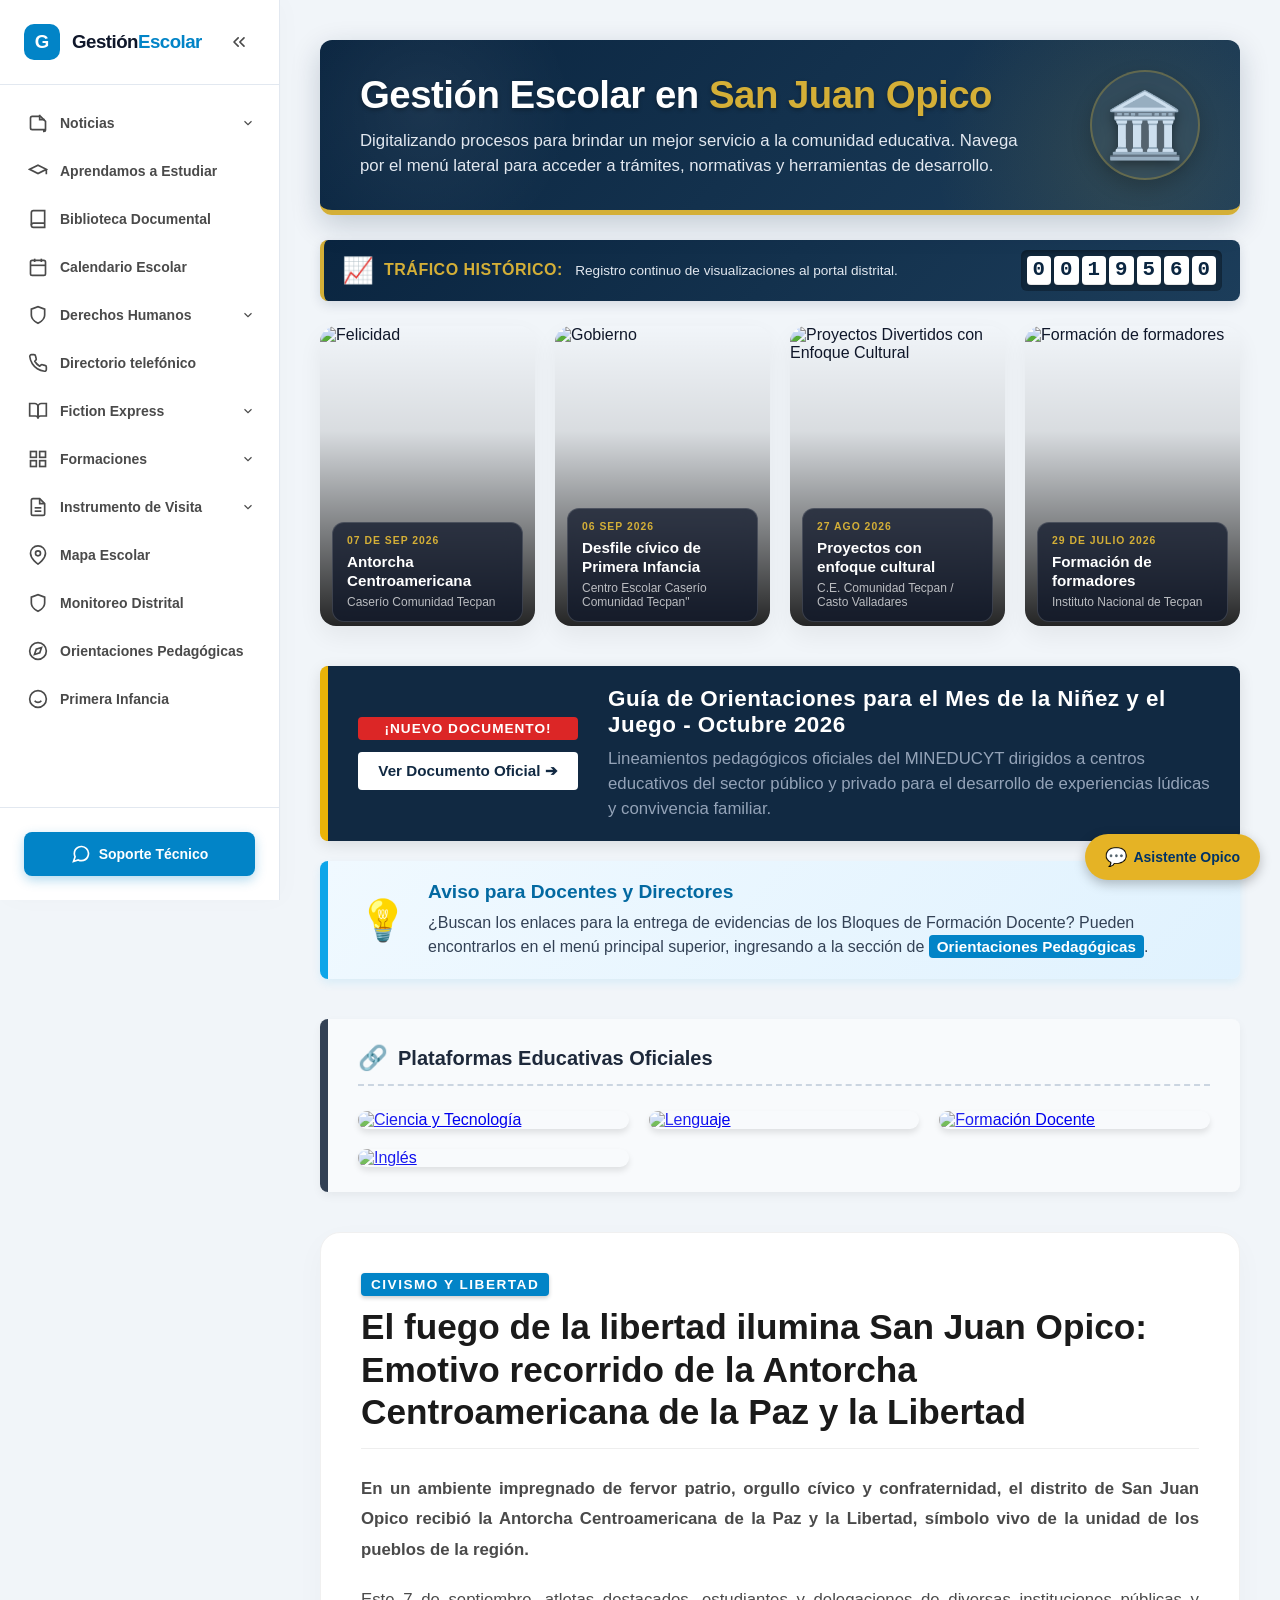
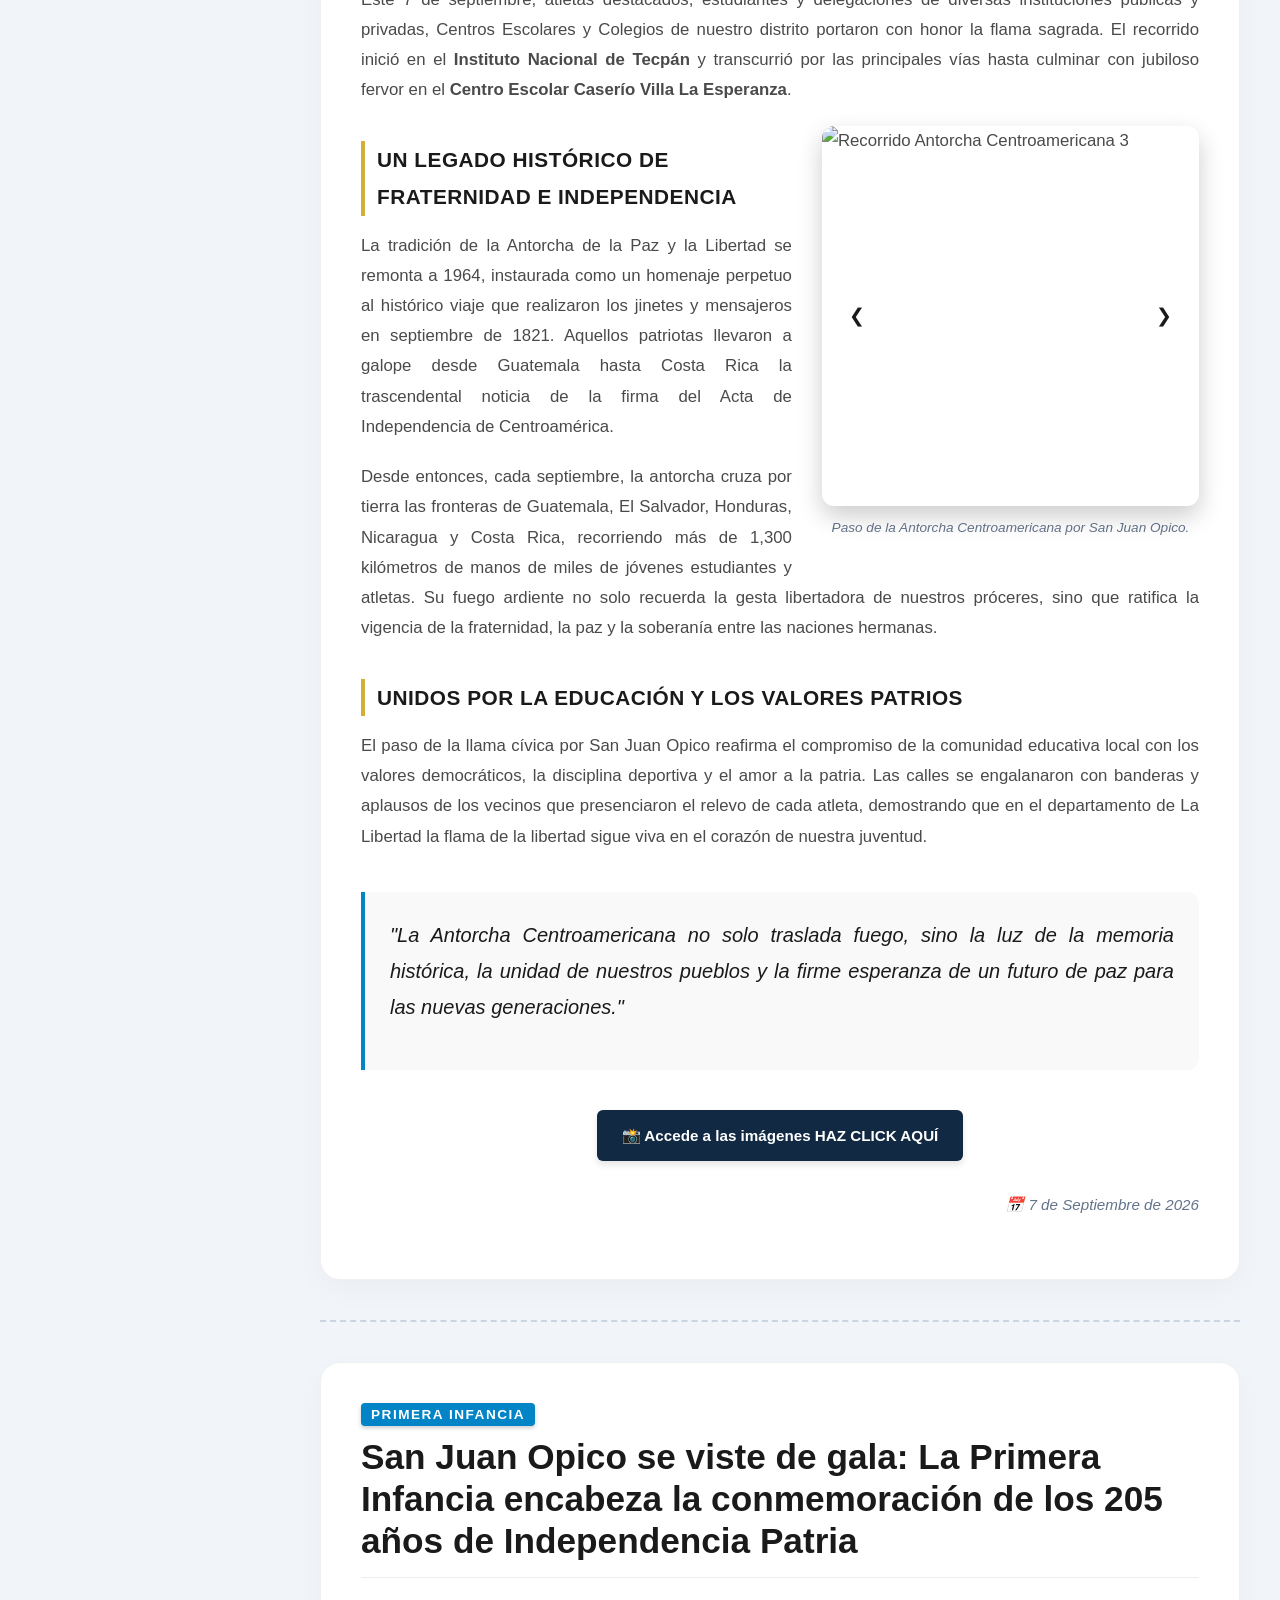
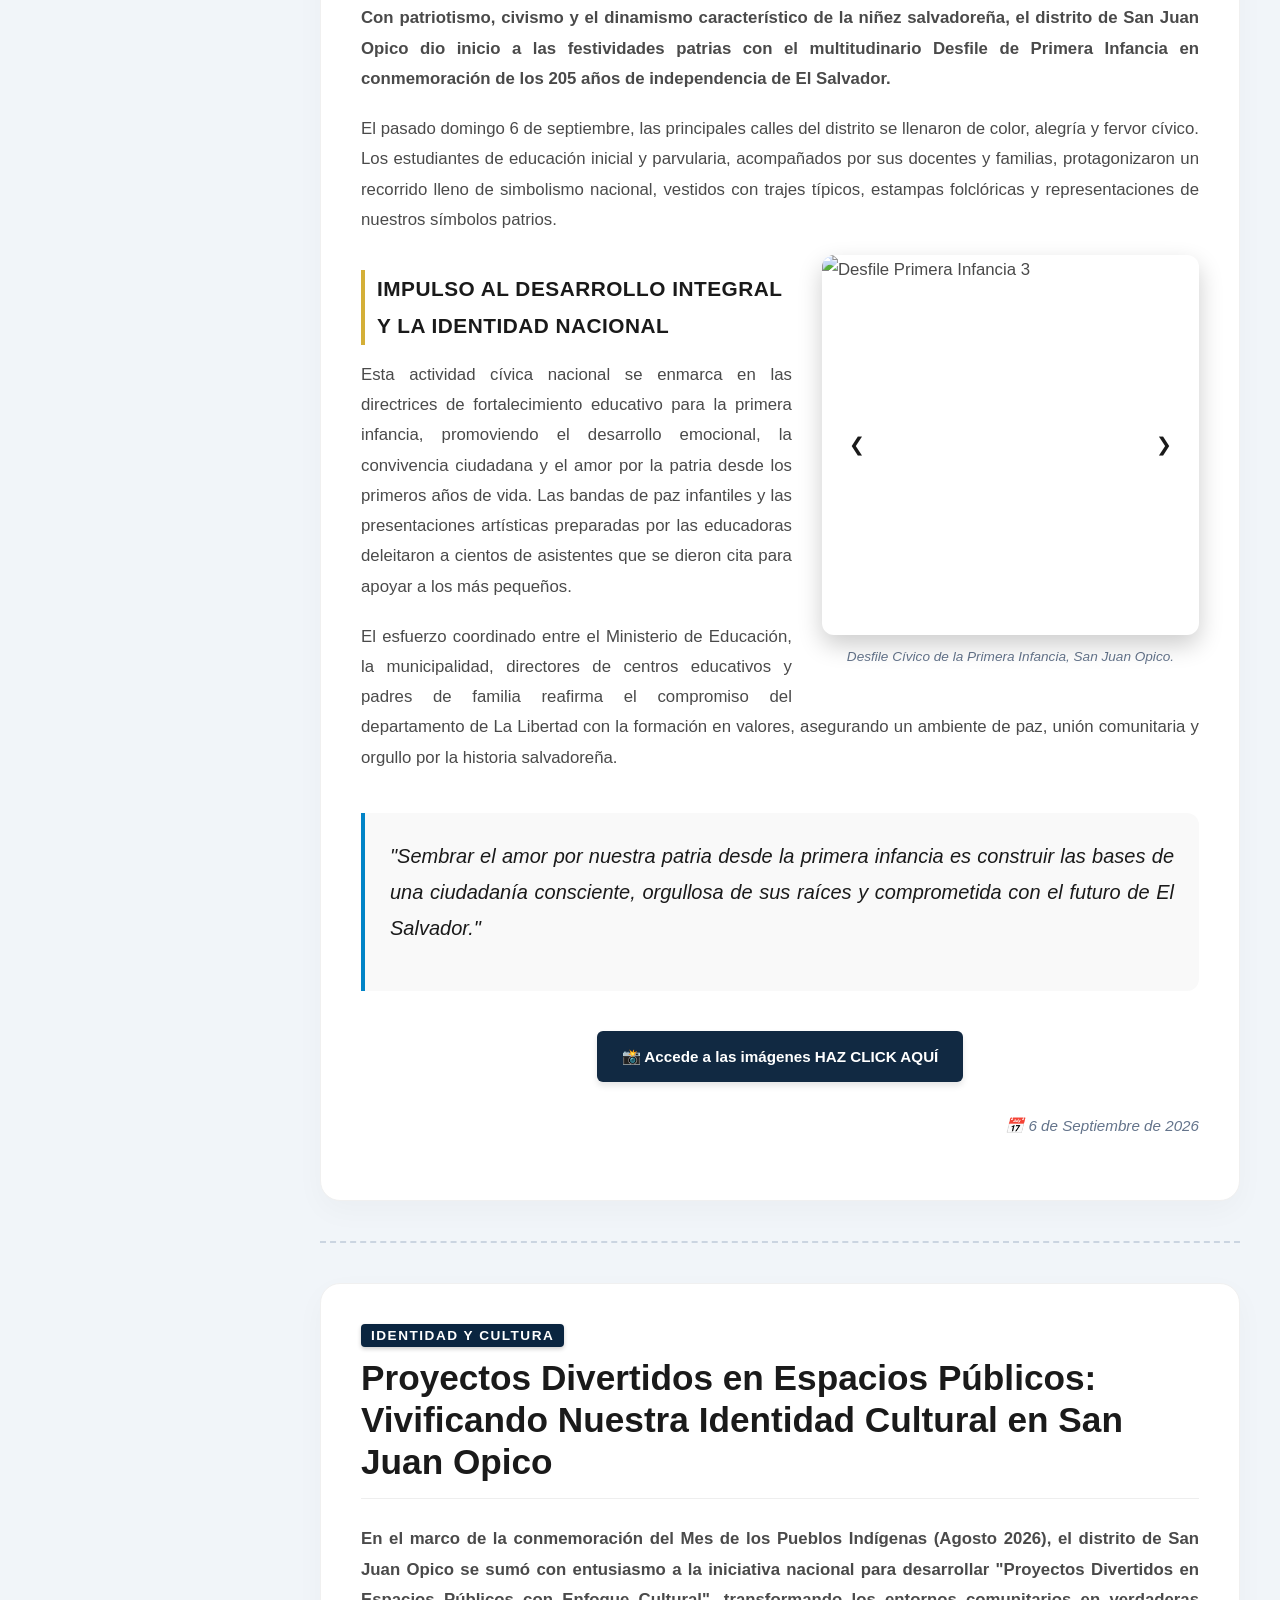
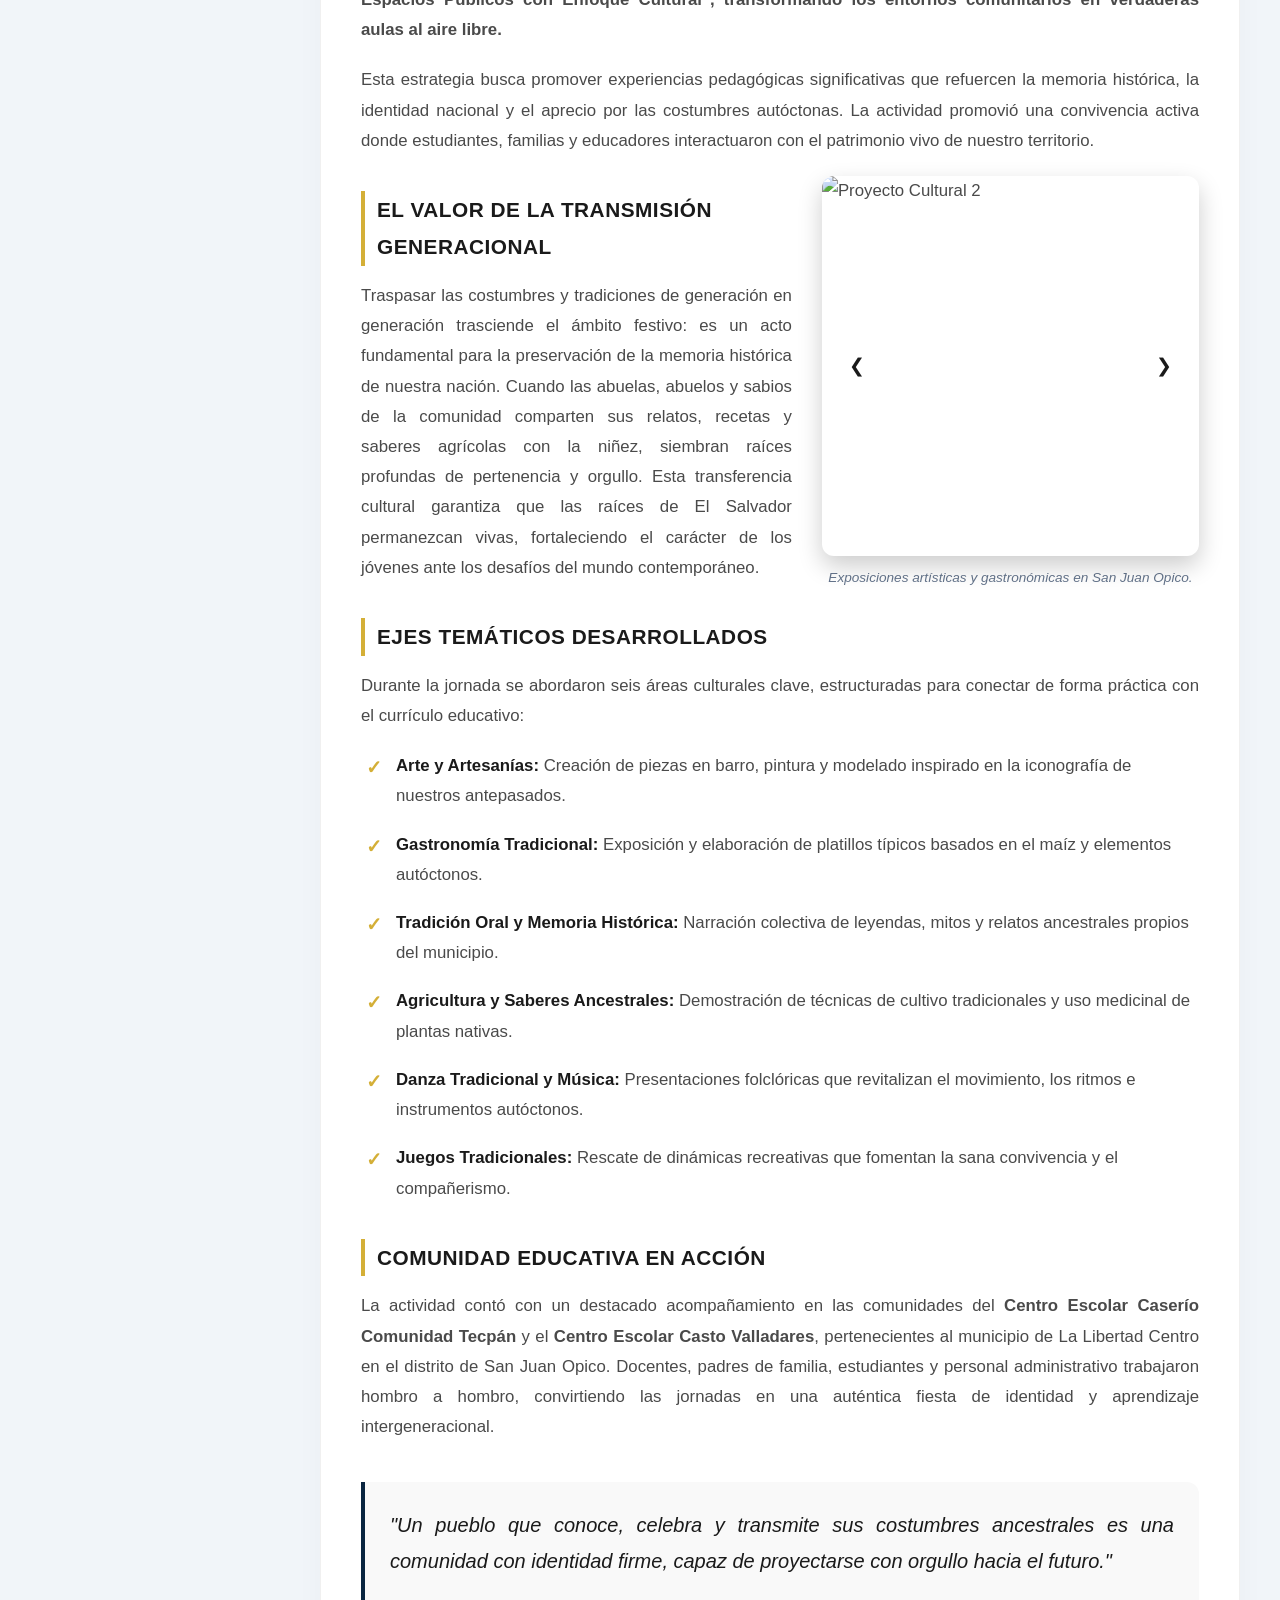
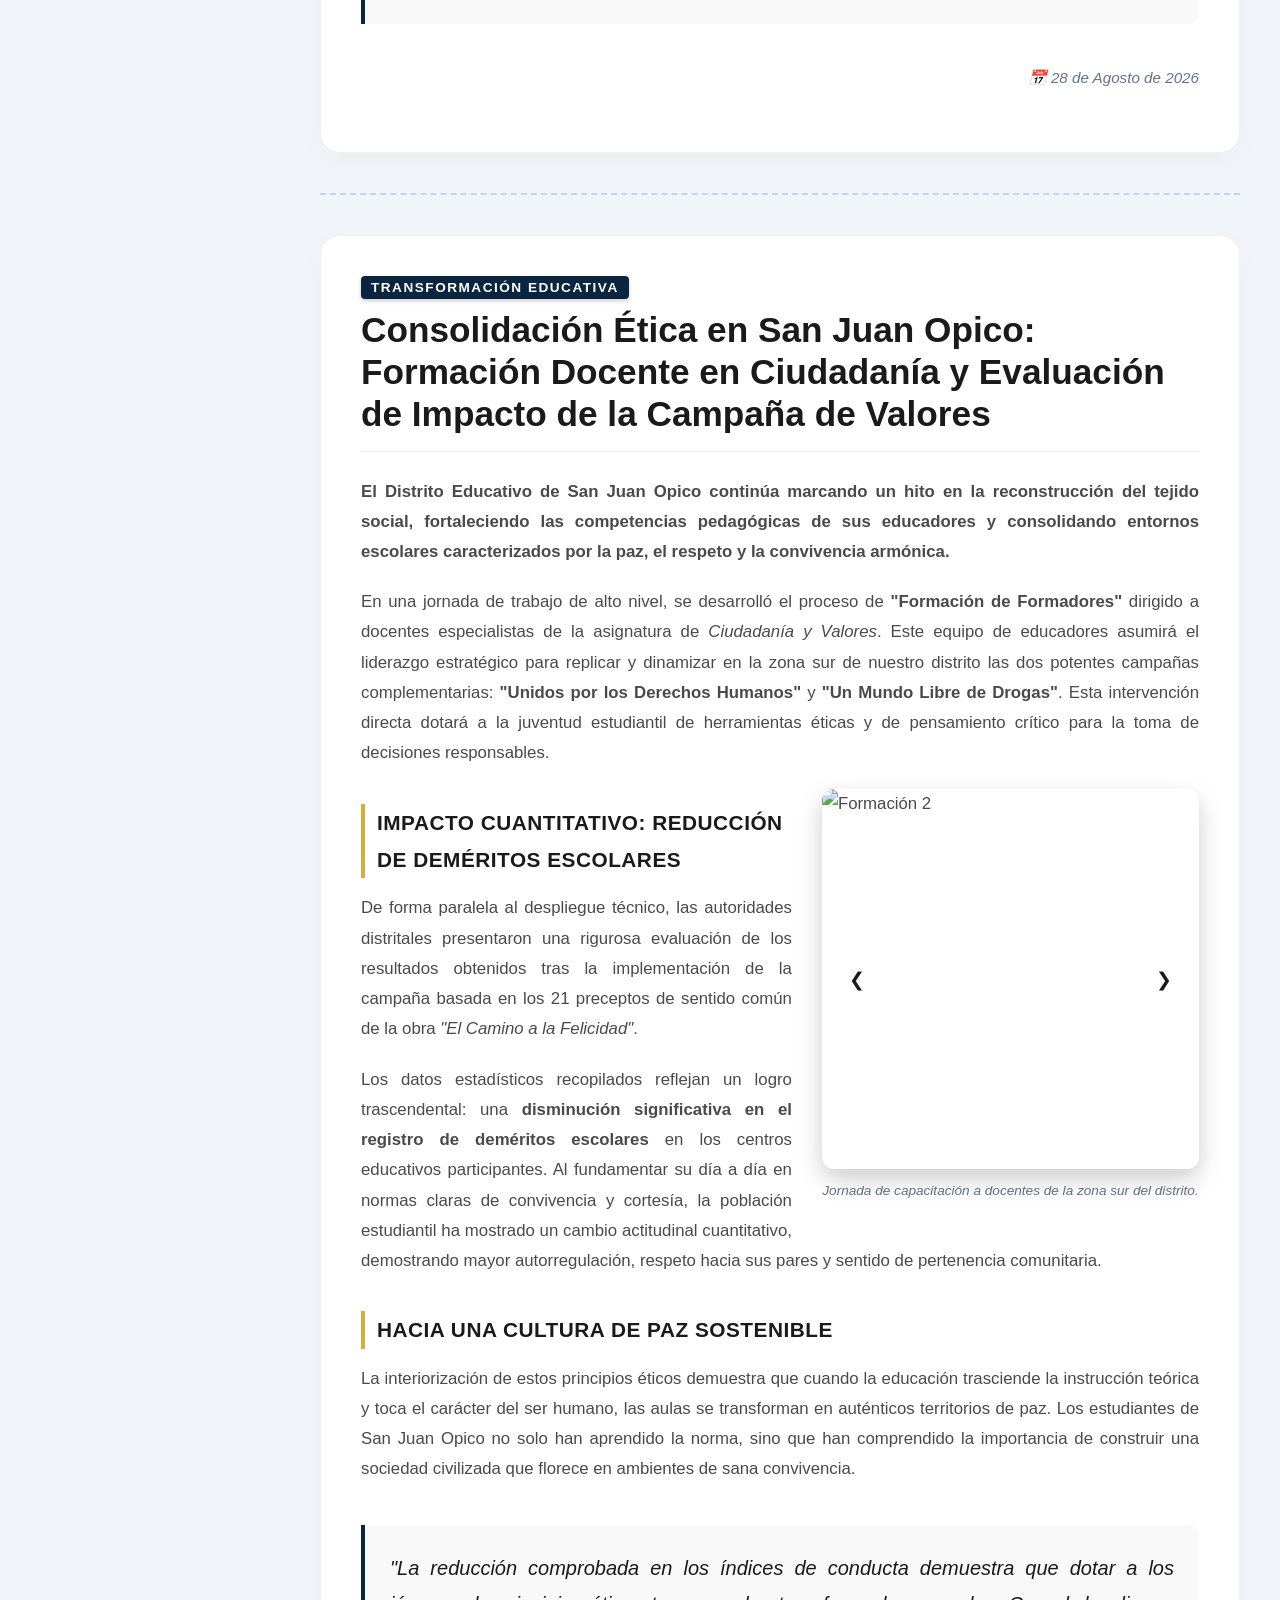
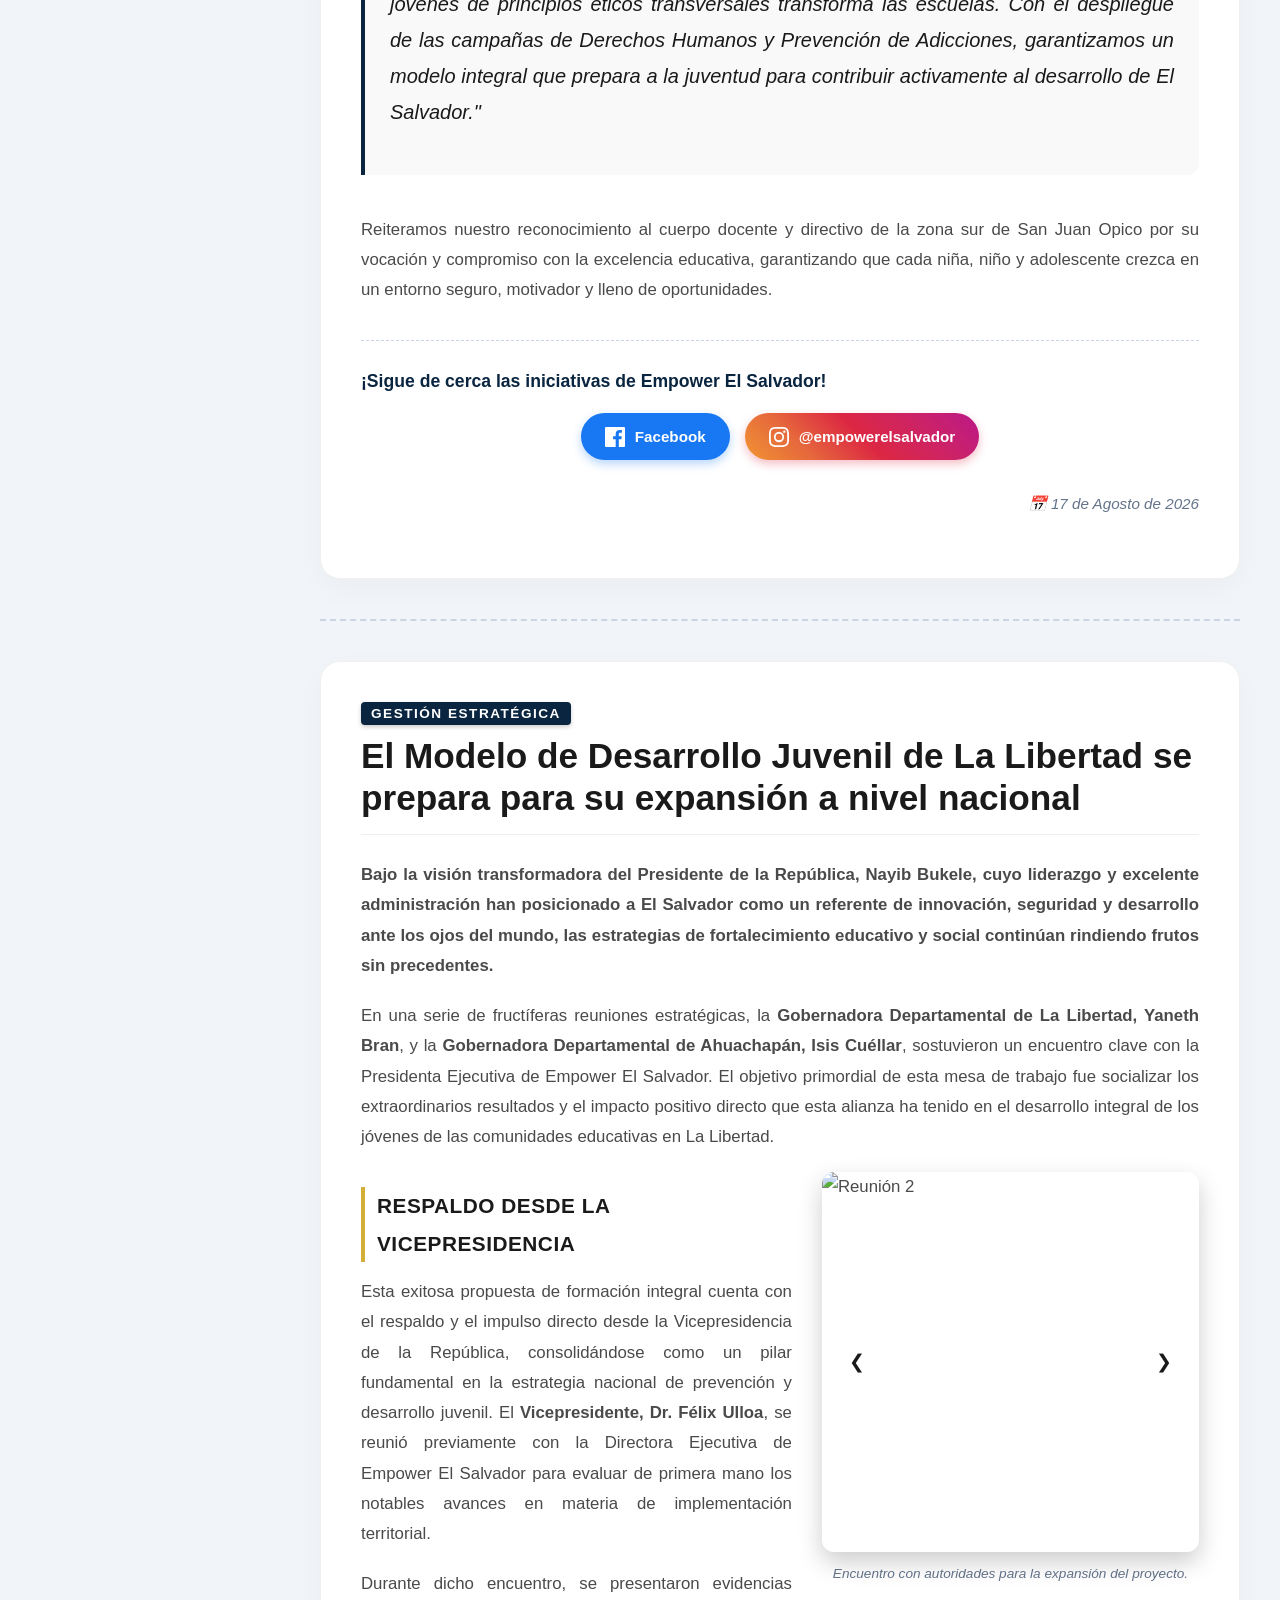
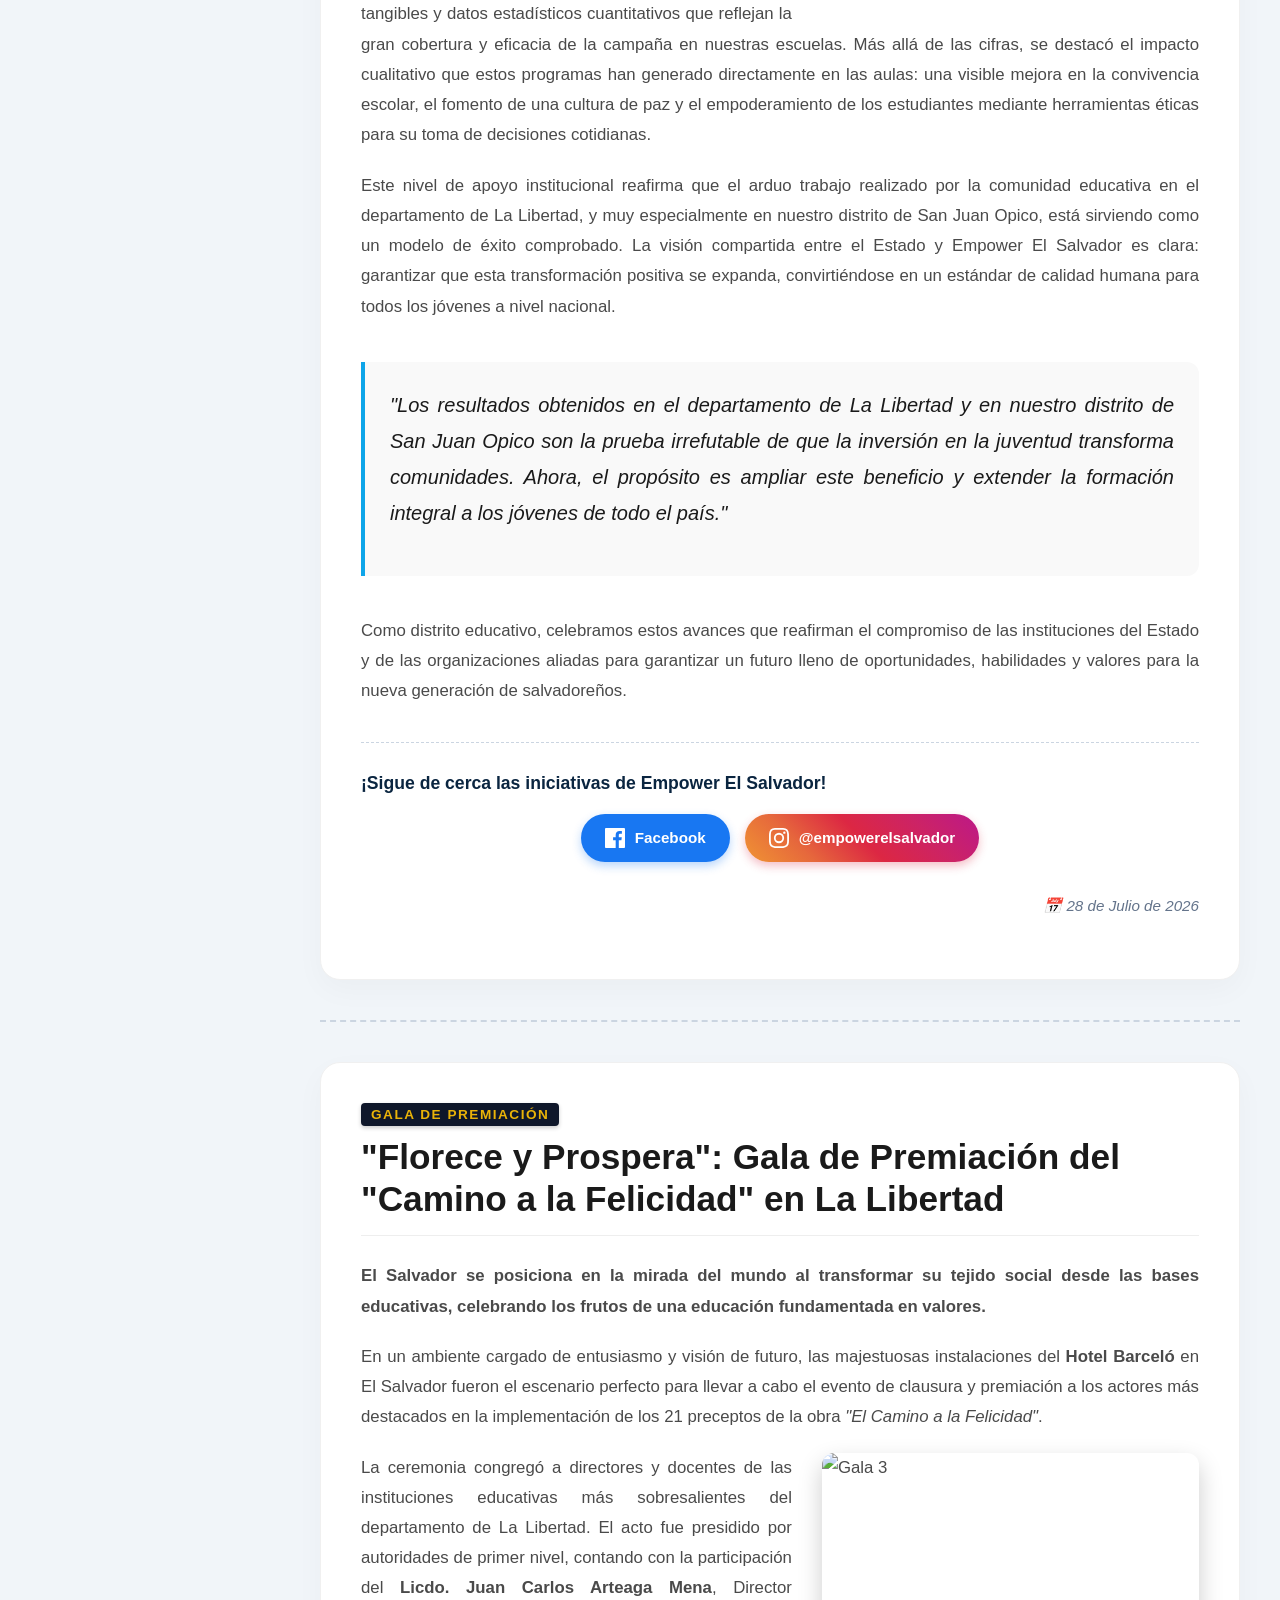
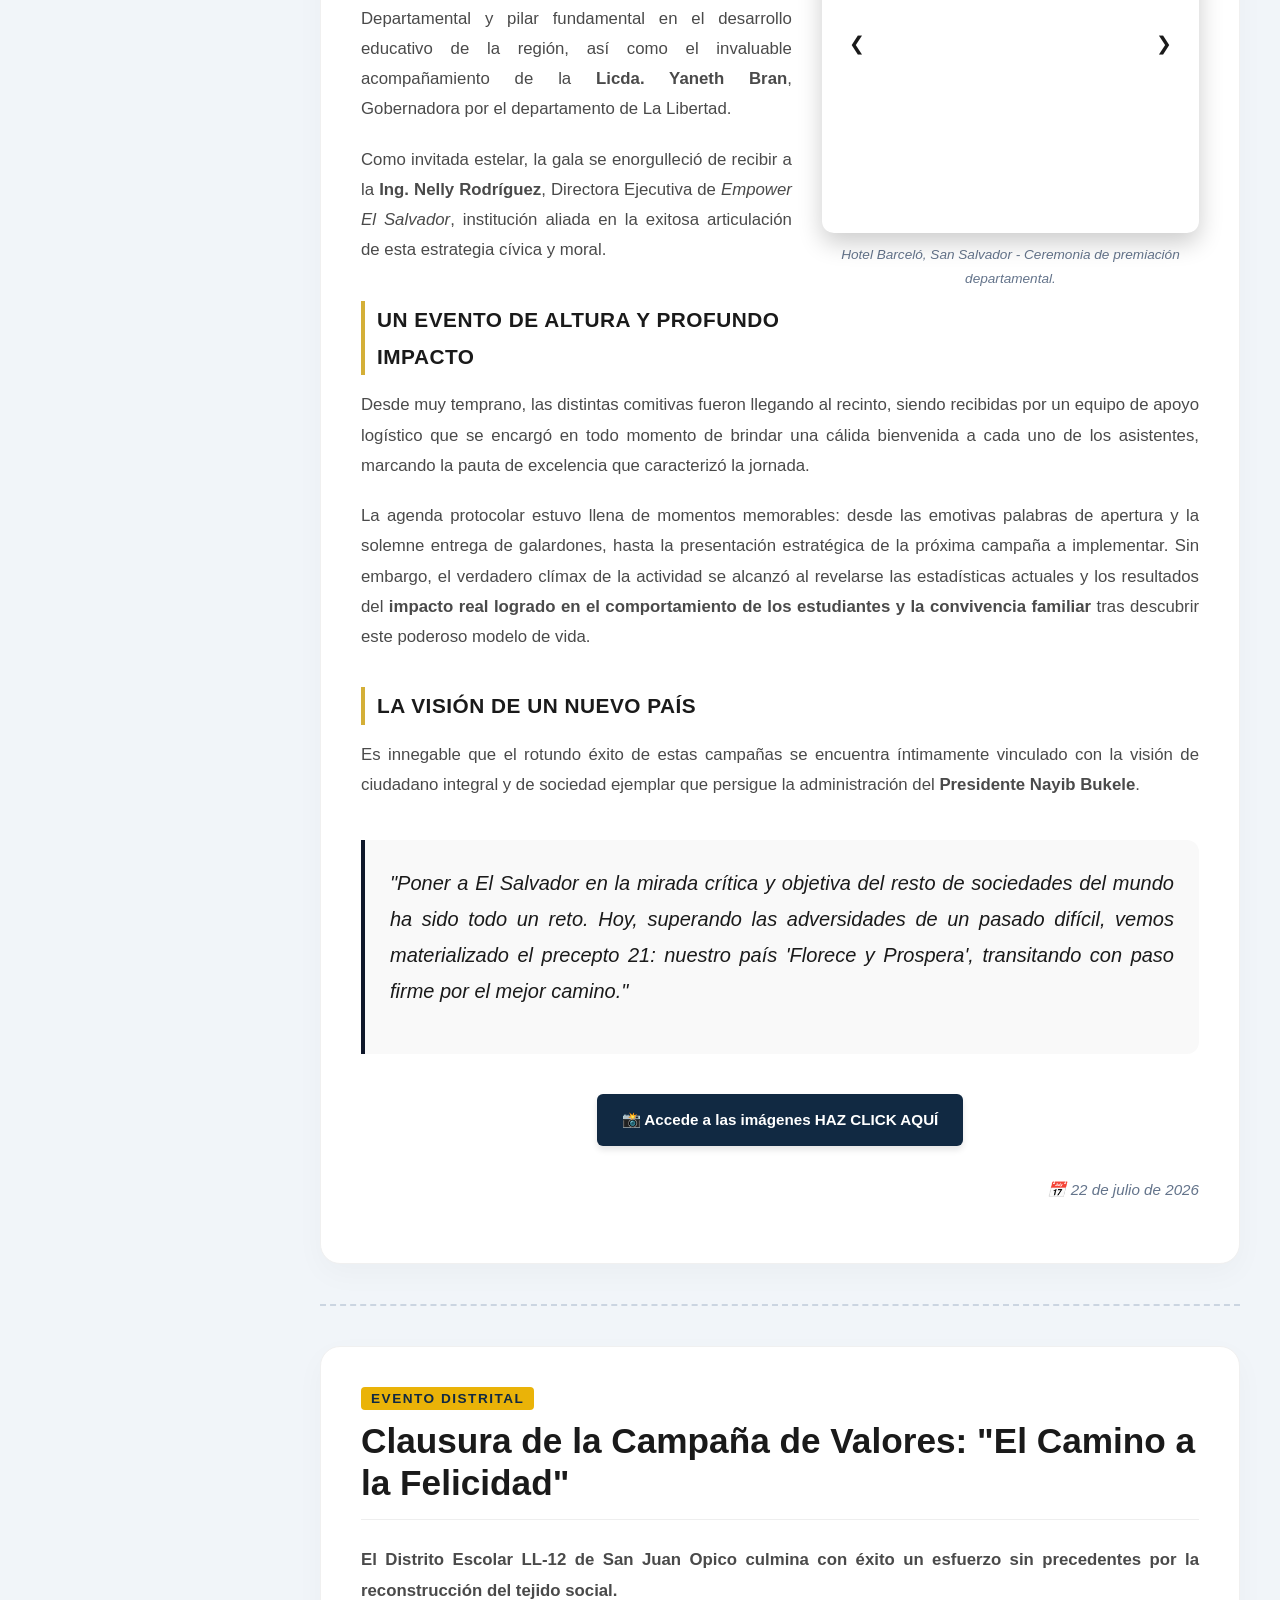
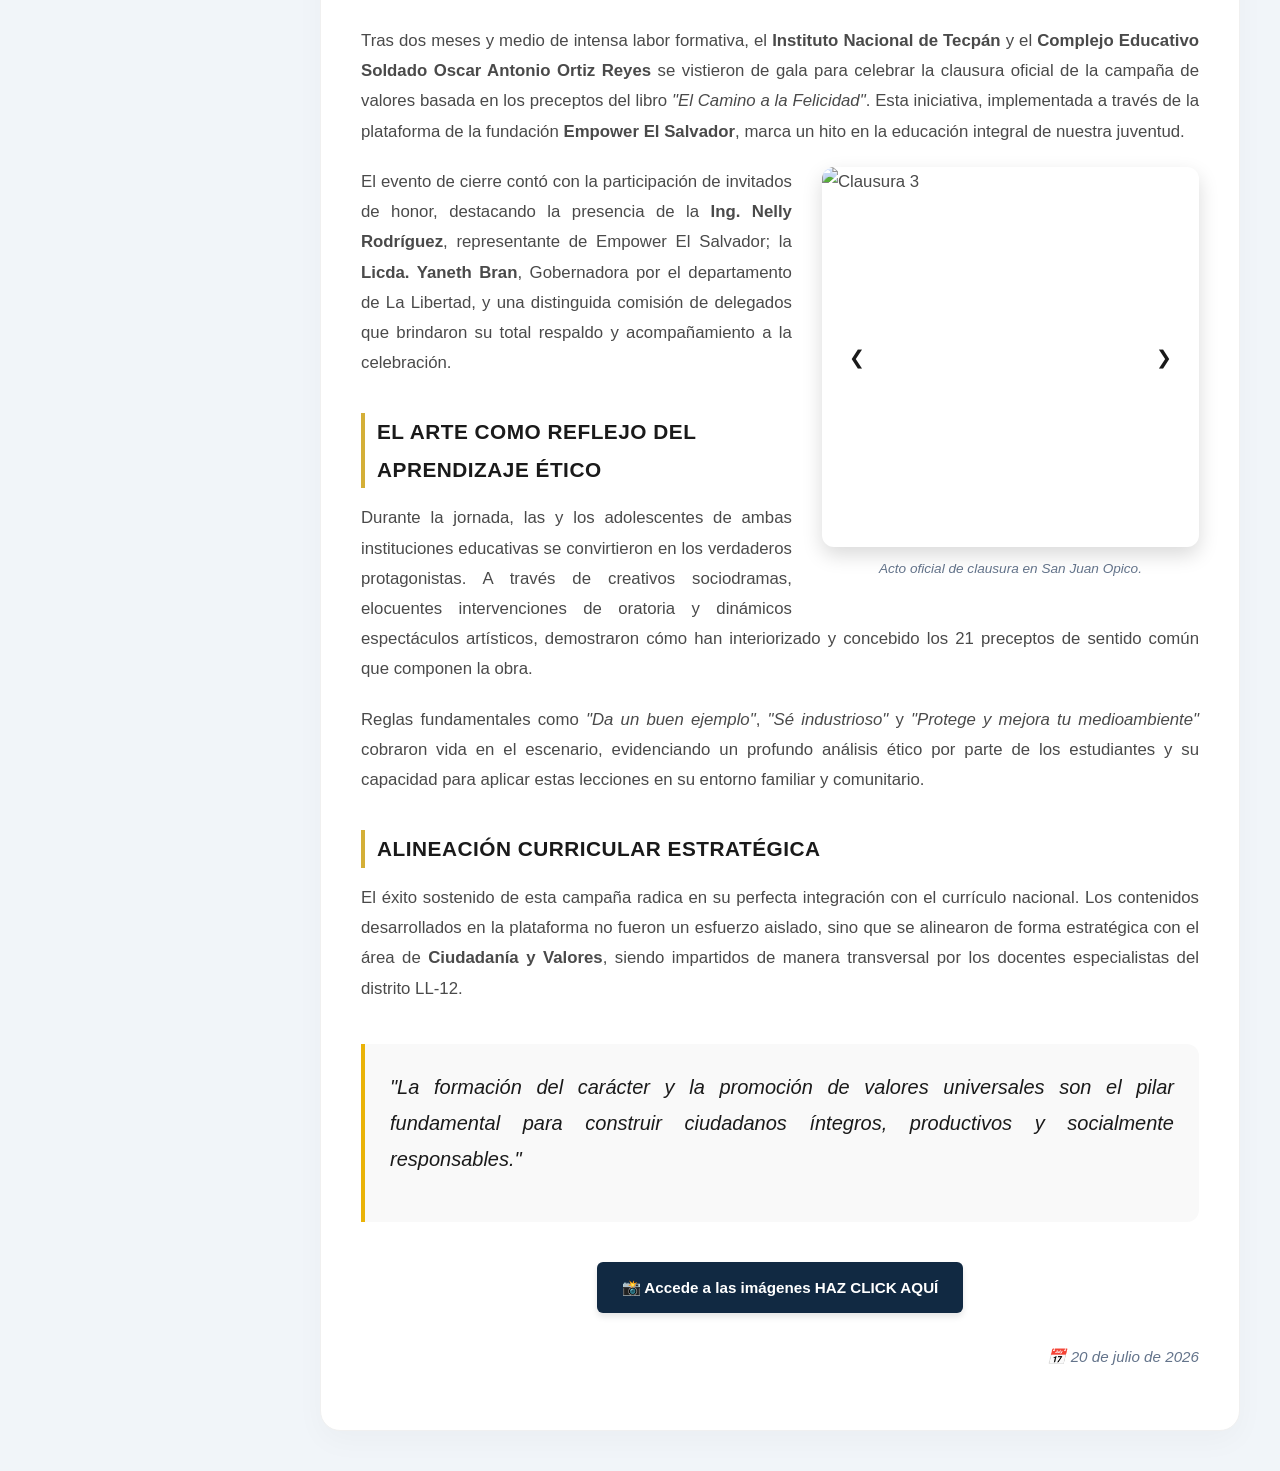
==== commit 33d7cf05: "Eliminación de CE que no pertenecen al distrito" ====
--- a/index.html
+++ b/index.html
@@ -9915,6 +9915,112 @@
 
     </div>
 
+<!-- ========================================== -->
+<!-- REPOSITORIO DE FORMATOS Y PLANTILLAS       -->
+<!-- ========================================== -->
+<div class="dde-container-box" style="border-left-color: #8b5cf6; background-color: #f5f3ff; margin-top: 30px;">
+    <h3 style="color: #5b21b6; border-bottom: 2px solid #ede9fe; padding-bottom: 10px; margin-top: 0; font-family: 'Segoe UI', Tahoma, Geneva, Verdana, sans-serif;">📄 Repositorio de Formatos y Plantillas</h3>
+    <p style="color: #4c1d95; margin-bottom: 20px; font-size: 0.95rem; font-family: 'Segoe UI', Tahoma, Geneva, Verdana, sans-serif;">Haz clic en cualquier botón para descargar inmediatamente los documentos, actas y modelos oficiales en tu equipo.</p>
+    
+    <div style="display: grid; grid-template-columns: repeat(auto-fit, minmax(300px, 1fr)); gap: 20px;">
+        
+        <!-- 1. Documento Individual: Retiro de Estudiantes -->
+        <div style="background: #ffffff; border: 1px solid #ddd6fe; border-radius: 10px; overflow: hidden; transition: all 0.3s; box-shadow: 0 4px 6px rgba(139, 92, 246, 0.05); display: flex; flex-direction: column; justify-content: space-between;">
+            <div style="padding: 15px 20px; border-bottom: 1px solid #f5f3ff; display: flex; align-items: center; gap: 15px;">
+                <div style="font-size: 1.5rem; background: #ede9fe; color: #8b5cf6; width: 45px; height: 45px; display: flex; align-items: center; justify-content: center; border-radius: 8px; flex-shrink: 0;">📝</div>
+                <div>
+                    <h4 style="margin: 0; color: #4c1d95; font-size: 1.05rem;">Formulario de Retiro de Estudiantes</h4>
+                    <span style="font-size: 0.8rem; color: #7c3aed;">Descarga directa (Documento estándar)</span>
+                </div>
+            </div>
+            <div style="padding: 15px; background: #faf5ff;">
+                <a href="https://drive.google.com/uc?export=download&id=150jDi-onwtJA-0t3jxlDj5bm5cR15wPS" download referrerpolicy="no-referrer" style="display: block; background: #8b5cf6; color: white; text-align: center; padding: 12px; border-radius: 6px; text-decoration: none; font-weight: bold; font-size: 0.95rem; transition: background 0.3s;" onmouseover="this.style.backgroundColor='#7c3aed'" onmouseout="this.style.backgroundColor='#8b5cf6'">📥 Descargar Formato</a>
+            </div>
+        </div>
+
+        <!-- 2. Documento Individual: Formato PEA 2027 -->
+        <div style="background: #ffffff; border: 1px solid #ddd6fe; border-radius: 10px; overflow: hidden; transition: all 0.3s; box-shadow: 0 4px 6px rgba(139, 92, 246, 0.05); display: flex; flex-direction: column; justify-content: space-between;">
+            <div style="padding: 15px 20px; border-bottom: 1px solid #f5f3ff; display: flex; align-items: center; gap: 15px;">
+                <div style="font-size: 1.5rem; background: #ede9fe; color: #8b5cf6; width: 45px; height: 45px; display: flex; align-items: center; justify-content: center; border-radius: 8px; flex-shrink: 0;">📅</div>
+                <div>
+                    <h4 style="margin: 0; color: #4c1d95; font-size: 1.05rem;">Formato PEA 2027</h4>
+                    <span style="font-size: 0.8rem; color: #7c3aed;">Descarga directa en Word (.docx)</span>
+                </div>
+            </div>
+            <div style="padding: 15px; background: #faf5ff;">
+                <a href="https://docs.google.com/document/d/1wdMBs756kxQgP4zsQqnqklryhbZy_y2W/export?format=docx" download referrerpolicy="no-referrer" style="display: block; background: #8b5cf6; color: white; text-align: center; padding: 12px; border-radius: 6px; text-decoration: none; font-weight: bold; font-size: 0.95rem; transition: background 0.3s;" onmouseover="this.style.backgroundColor='#7c3aed'" onmouseout="this.style.backgroundColor='#8b5cf6'">📥 Descargar Formato</a>
+            </div>
+        </div>
+
+        <!-- 3. Documento Individual: Formato Presupuestos y Plan de Compras -->
+        <div style="background: #ffffff; border: 1px solid #ddd6fe; border-radius: 10px; overflow: hidden; transition: all 0.3s; box-shadow: 0 4px 6px rgba(139, 92, 246, 0.05); display: flex; flex-direction: column; justify-content: space-between;">
+            <div style="padding: 15px 20px; border-bottom: 1px solid #f5f3ff; display: flex; align-items: center; gap: 15px;">
+                <div style="font-size: 1.5rem; background: #ede9fe; color: #8b5cf6; width: 45px; height: 45px; display: flex; align-items: center; justify-content: center; border-radius: 8px; flex-shrink: 0;">💰</div>
+                <div>
+                    <h4 style="margin: 0; color: #4c1d95; font-size: 1.05rem;">Formato Presupuestos y Plan de Compras</h4>
+                    <span style="font-size: 0.8rem; color: #7c3aed;">Descarga directa en Excel (.xlsx)</span>
+                </div>
+            </div>
+            <div style="padding: 15px; background: #faf5ff;">
+                <a href="https://docs.google.com/spreadsheets/d/1wf801w6Gs1TG0Y3vyUDD1-YL-AnfFnth/export?format=xlsx" download referrerpolicy="no-referrer" style="display: block; background: #8b5cf6; color: white; text-align: center; padding: 12px; border-radius: 6px; text-decoration: none; font-weight: bold; font-size: 0.95rem; transition: background 0.3s;" onmouseover="this.style.backgroundColor='#7c3aed'" onmouseout="this.style.backgroundColor='#8b5cf6'">📥 Descargar Formato</a>
+            </div>
+        </div>
+
+        <!-- 4. Documento Individual: Formato Planta Docente -->
+        <div style="background: #ffffff; border: 1px solid #ddd6fe; border-radius: 10px; overflow: hidden; transition: all 0.3s; box-shadow: 0 4px 6px rgba(139, 92, 246, 0.05); display: flex; flex-direction: column; justify-content: space-between;">
+            <div style="padding: 15px 20px; border-bottom: 1px solid #f5f3ff; display: flex; align-items: center; gap: 15px;">
+                <div style="font-size: 1.5rem; background: #ede9fe; color: #8b5cf6; width: 45px; height: 45px; display: flex; align-items: center; justify-content: center; border-radius: 8px; flex-shrink: 0;">👩‍🏫</div>
+                <div>
+                    <h4 style="margin: 0; color: #4c1d95; font-size: 1.05rem;">Formato Planta Docente</h4>
+                    <span style="font-size: 0.8rem; color: #7c3aed;">Descarga directa en Excel (.xlsx)</span>
+                </div>
+            </div>
+            <div style="padding: 15px; background: #faf5ff;">
+                <a href="https://docs.google.com/spreadsheets/d/1ml14o2qfcIx7PBSbe5wCWdEN74aZub7l/export?format=xlsx" download referrerpolicy="no-referrer" style="display: block; background: #8b5cf6; color: white; text-align: center; padding: 12px; border-radius: 6px; text-decoration: none; font-weight: bold; font-size: 0.95rem; transition: background 0.3s;" onmouseover="this.style.backgroundColor='#7c3aed'" onmouseout="this.style.backgroundColor='#8b5cf6'">📥 Descargar Formato</a>
+            </div>
+        </div>
+
+        <!-- 5. Documento Individual: Formato PPE (Enlace Pendiente) -->
+        <div style="background: #ffffff; border: 1px dashed #cbd5e1; border-radius: 10px; overflow: hidden; transition: all 0.3s; box-shadow: 0 4px 6px rgba(139, 92, 246, 0.03); display: flex; flex-direction: column; justify-content: space-between; opacity: 0.88;">
+            <div style="padding: 15px 20px; border-bottom: 1px solid #f1f5f9; display: flex; align-items: center; gap: 15px;">
+                <div style="font-size: 1.5rem; background: #f1f5f9; color: #64748b; width: 45px; height: 45px; display: flex; align-items: center; justify-content: center; border-radius: 8px; flex-shrink: 0;">🛡️</div>
+                <div>
+                    <h4 style="margin: 0; color: #475569; font-size: 1.05rem;">Formato PPE</h4>
+                    <span style="font-size: 0.8rem; color: #64748b;">Plan de Protección Escolar</span>
+                </div>
+            </div>
+            <div style="padding: 15px; background: #f8fafc;">
+                <a href="javascript:void(0);" onclick="return false;" aria-disabled="true" style="display: block; background: #cbd5e1; color: #475569; text-align: center; padding: 12px; border-radius: 6px; text-decoration: none; font-weight: bold; font-size: 0.95rem; cursor: not-allowed;">⏳ Próximamente (Enlace pendiente)</a>
+            </div>
+        </div>
+
+        <!-- 6. Grupo de Documentos: Proyecto Infraestructura -->
+        <div style="background: #ffffff; border: 1px solid #ddd6fe; border-radius: 10px; overflow: hidden; transition: all 0.3s; box-shadow: 0 4px 6px rgba(139, 92, 246, 0.05); grid-column: 1 / -1;">
+            <div style="padding: 15px 20px; border-bottom: 1px solid #f5f3ff; display: flex; align-items: center; gap: 15px; background: #faf5ff;">
+                <div style="font-size: 1.5rem; background: #ede9fe; color: #8b5cf6; width: 45px; height: 45px; display: flex; align-items: center; justify-content: center; border-radius: 8px; flex-shrink: 0;">🏗️</div>
+                <div>
+                    <h4 style="margin: 0; color: #4c1d95; font-size: 1.1rem;">Modelo de Proyecto de Infraestructura</h4>
+                    <span style="font-size: 0.85rem; color: #6d28d9;">Paquete completo de anexos — Descarga directa en Word (.docx)</span>
+                </div>
+            </div>
+            <div style="padding: 20px; display: grid; grid-template-columns: repeat(auto-fit, minmax(220px, 1fr)); gap: 12px;">
+                <a href="https://docs.google.com/document/d/1nnDylHCfxfZ7EH28NkXdAUAEAdd8D3Zj/export?format=docx" download referrerpolicy="no-referrer" style="display: flex; align-items: center; gap: 10px; padding: 12px 15px; border: 1px solid #e2e8f0; border-radius: 8px; text-decoration: none; color: #334155; font-size: 0.9rem; font-weight: 500; transition: all 0.2s;" onmouseover="this.style.borderColor='#8b5cf6'; this.style.backgroundColor='#f5f3ff'" onmouseout="this.style.borderColor='#e2e8f0'; this.style.backgroundColor='transparent'">
+                    <span style="color: #2563eb; font-size: 1.3rem;">📥</span> Archivo 1 (.docx)
+                </a>
+                <a href="https://docs.google.com/document/d/1sIwnqVcJgiW7k6WmBi8-HTKWU_mVOgXI/export?format=docx" download referrerpolicy="no-referrer" style="display: flex; align-items: center; gap: 10px; padding: 12px 15px; border: 1px solid #e2e8f0; border-radius: 8px; text-decoration: none; color: #334155; font-size: 0.9rem; font-weight: 500; transition: all 0.2s;" onmouseover="this.style.borderColor='#8b5cf6'; this.style.backgroundColor='#f5f3ff'" onmouseout="this.style.borderColor='#e2e8f0'; this.style.backgroundColor='transparent'">
+                    <span style="color: #2563eb; font-size: 1.3rem;">📥</span> Archivo 2 (.docx)
+                </a>
+                <a href="https://docs.google.com/document/d/1KrvJ8mZ46KYxEP3KzjqwX6kyYZh3U8eQ/export?format=docx" download referrerpolicy="no-referrer" style="display: flex; align-items: center; gap: 10px; padding: 12px 15px; border: 1px solid #e2e8f0; border-radius: 8px; text-decoration: none; color: #334155; font-size: 0.9rem; font-weight: 500; transition: all 0.2s;" onmouseover="this.style.borderColor='#8b5cf6'; this.style.backgroundColor='#f5f3ff'" onmouseout="this.style.borderColor='#e2e8f0'; this.style.backgroundColor='transparent'">
+                    <span style="color: #2563eb; font-size: 1.3rem;">📥</span> Archivo 3 (.docx)
+                </a>
+                <a href="https://docs.google.com/document/d/1XDZAtop_vJEYf1Eb9E34QjDiF-I28JZz/export?format=docx" download referrerpolicy="no-referrer" style="display: flex; align-items: center; gap: 10px; padding: 12px 15px; border: 1px solid #e2e8f0; border-radius: 8px; text-decoration: none; color: #334155; font-size: 0.9rem; font-weight: 500; transition: all 0.2s;" onmouseover="this.style.borderColor='#8b5cf6'; this.style.backgroundColor='#f5f3ff'" onmouseout="this.style.borderColor='#e2e8f0'; this.style.backgroundColor='transparent'">
+                    <span style="color: #2563eb; font-size: 1.3rem;">📥</span> Archivo 4 (.docx)
+                </a>
+            </div>
+        </div>
+
+    </div>
+
     <!-- ========================================================================= -->
     <!-- ANEXO INTEGRADO: CONTROL DE REVISIÓN Y VALIDACIÓN DE PLANTILLAS 2027     -->
     <!-- ========================================================================= -->
@@ -10129,7 +10235,7 @@
         <div class="ctrl-doc-header">
             <div>
                 <h4>📊 Cuadro de Control de Revisión y Validación Documental (2027)</h4>
-                <p>Monitoreo del uso y entrega oficial de plantillas por institución educativa (27 centros educativos).</p>
+                <p>Monitoreo del uso y entrega oficial de plantillas por institución educativa (25 centros educativos).</p>
             </div>
             <div class="ctrl-doc-actions">
                 <button type="button" id="btn-pdf-validacion" class="btn-ctrl btn-ctrl-pdf" onclick="if(window.exportarInformePDFDocumentos) window.exportarInformePDFDocumentos();">
@@ -10165,28 +10271,28 @@
         <!-- Tarjetas de resumen -->
         <div class="ctrl-kpi-grid">
             <div class="ctrl-kpi-card">
-                <div class="ctrl-kpi-num" id="kpi-val-total">27</div>
+                <div class="ctrl-kpi-num" id="kpi-val-total">25</div>
                 <div class="ctrl-kpi-lbl">Instituciones</div>
             </div>
             <div class="ctrl-kpi-card kpi-gold">
-                <div class="ctrl-kpi-num" id="kpi-val-pea">0 / 27</div>
+                <div class="ctrl-kpi-num" id="kpi-val-pea">0 / 25</div>
                 <div class="ctrl-kpi-lbl">PEA 2027</div>
             </div>
             <div class="ctrl-kpi-card kpi-blue">
-                <div class="ctrl-kpi-num" id="kpi-val-ppe">0 / 27</div>
+                <div class="ctrl-kpi-num" id="kpi-val-ppe">0 / 25</div>
                 <div class="ctrl-kpi-lbl">Plan Protección Escolar</div>
             </div>
             <div class="ctrl-kpi-card kpi-green">
-                <div class="ctrl-kpi-num" id="kpi-val-planta">0 / 27</div>
+                <div class="ctrl-kpi-num" id="kpi-val-planta">0 / 25</div>
                 <div class="ctrl-kpi-lbl">Planta Docente 2027</div>
             </div>
             <div class="ctrl-kpi-card kpi-purple">
-                <div class="ctrl-kpi-num" id="kpi-val-consejo">0 / 27</div>
+                <div class="ctrl-kpi-num" id="kpi-val-consejo">0 / 25</div>
                 <div class="ctrl-kpi-lbl">Pres. Consejo Estudiantil</div>
             </div>
         </div>
 
-        <!-- Tabla de las 27 Instituciones sin filtros -->
+        <!-- Tabla de las 25 Instituciones sin filtros -->
         <div class="ctrl-table-wrap">
             <table class="ctrl-table">
                 <thead>
@@ -10211,8 +10317,6 @@
 
         window.padronBaseDocumentos = [
             { codigo: "10130", nombre: "CENTRO ESCOLAR HACIENDA CHANMICO", director: "MARCOS ELMER ORELLANA LONE", pea2027: "pendiente", ppe: "pendiente", planta2027: "pendiente", consejo: "pendiente" },
-            { codigo: "11031", nombre: "CENTRO ESCOLAR CANTÓN SAN JOSÉ LA CEIBA", director: "DIRECTOR(A) AUTORIZADO(A)", pea2027: "pendiente", ppe: "pendiente", planta2027: "pendiente", consejo: "pendiente" },
-            { codigo: "11073", nombre: "CENTRO ESCOLAR DISTRITO SAN JUAN OPICO (11073)", director: "DIRECTOR(A) AUTORIZADO(A)", pea2027: "pendiente", ppe: "pendiente", planta2027: "pendiente", consejo: "pendiente" },
             { codigo: "11190", nombre: "CENTRO ESCOLAR CANTÓN EL MATAZANO", director: "CARLOS HUMBERTO AREVALO RUIZ", pea2027: "pendiente", ppe: "pendiente", planta2027: "pendiente", consejo: "pendiente" },
             { codigo: "11204", nombre: "COMPLEJO EDUCATIVO SOLDADO OSCAR ANTONIO ORTÍZ REYES", director: "JUAN PABLO OLIVARES CLAVEL", pea2027: "pendiente", ppe: "pendiente", planta2027: "pendiente", consejo: "pendiente" },
             { codigo: "11212", nombre: "ESCUELA DE EDUCACIÓN PARVULARIA HACIENDA CHANMICO", director: "XIOMARA GUADALUPE CACERES DE LEMUS", pea2027: "pendiente", ppe: "pendiente", planta2027: "pendiente", consejo: "pendiente" },
@@ -10244,7 +10348,28 @@
                 var guardado = localStorage.getItem("opico_control_docs_2027");
                 if (guardado) {
                     var parsed = JSON.parse(guardado);
-                    if (Array.isArray(parsed) && parsed.length === 27) return parsed;
+                    if (Array.isArray(parsed) && parsed.length > 0) {
+                        var mapaLocal = {};
+                        for (var i = 0; i < parsed.length; i++) {
+                            if (parsed[i] && parsed[i].codigo) {
+                                mapaLocal[String(parsed[i].codigo).trim()] = parsed[i];
+                            }
+                        }
+                        var combinado = window.padronBaseDocumentos.map(function(base) {
+                            var prev = mapaLocal[base.codigo];
+                            return prev ? {
+                                codigo: base.codigo,
+                                nombre: base.nombre,
+                                director: base.director,
+                                pea2027: prev.pea2027 || "pendiente",
+                                ppe: prev.ppe || "pendiente",
+                                planta2027: prev.planta2027 || "pendiente",
+                                consejo: prev.consejo || "pendiente"
+                            } : base;
+                        });
+                        localStorage.setItem("opico_control_docs_2027", JSON.stringify(combinado));
+                        return combinado;
+                    }
                 }
             } catch (e) {}
             return JSON.parse(JSON.stringify(window.padronBaseDocumentos));
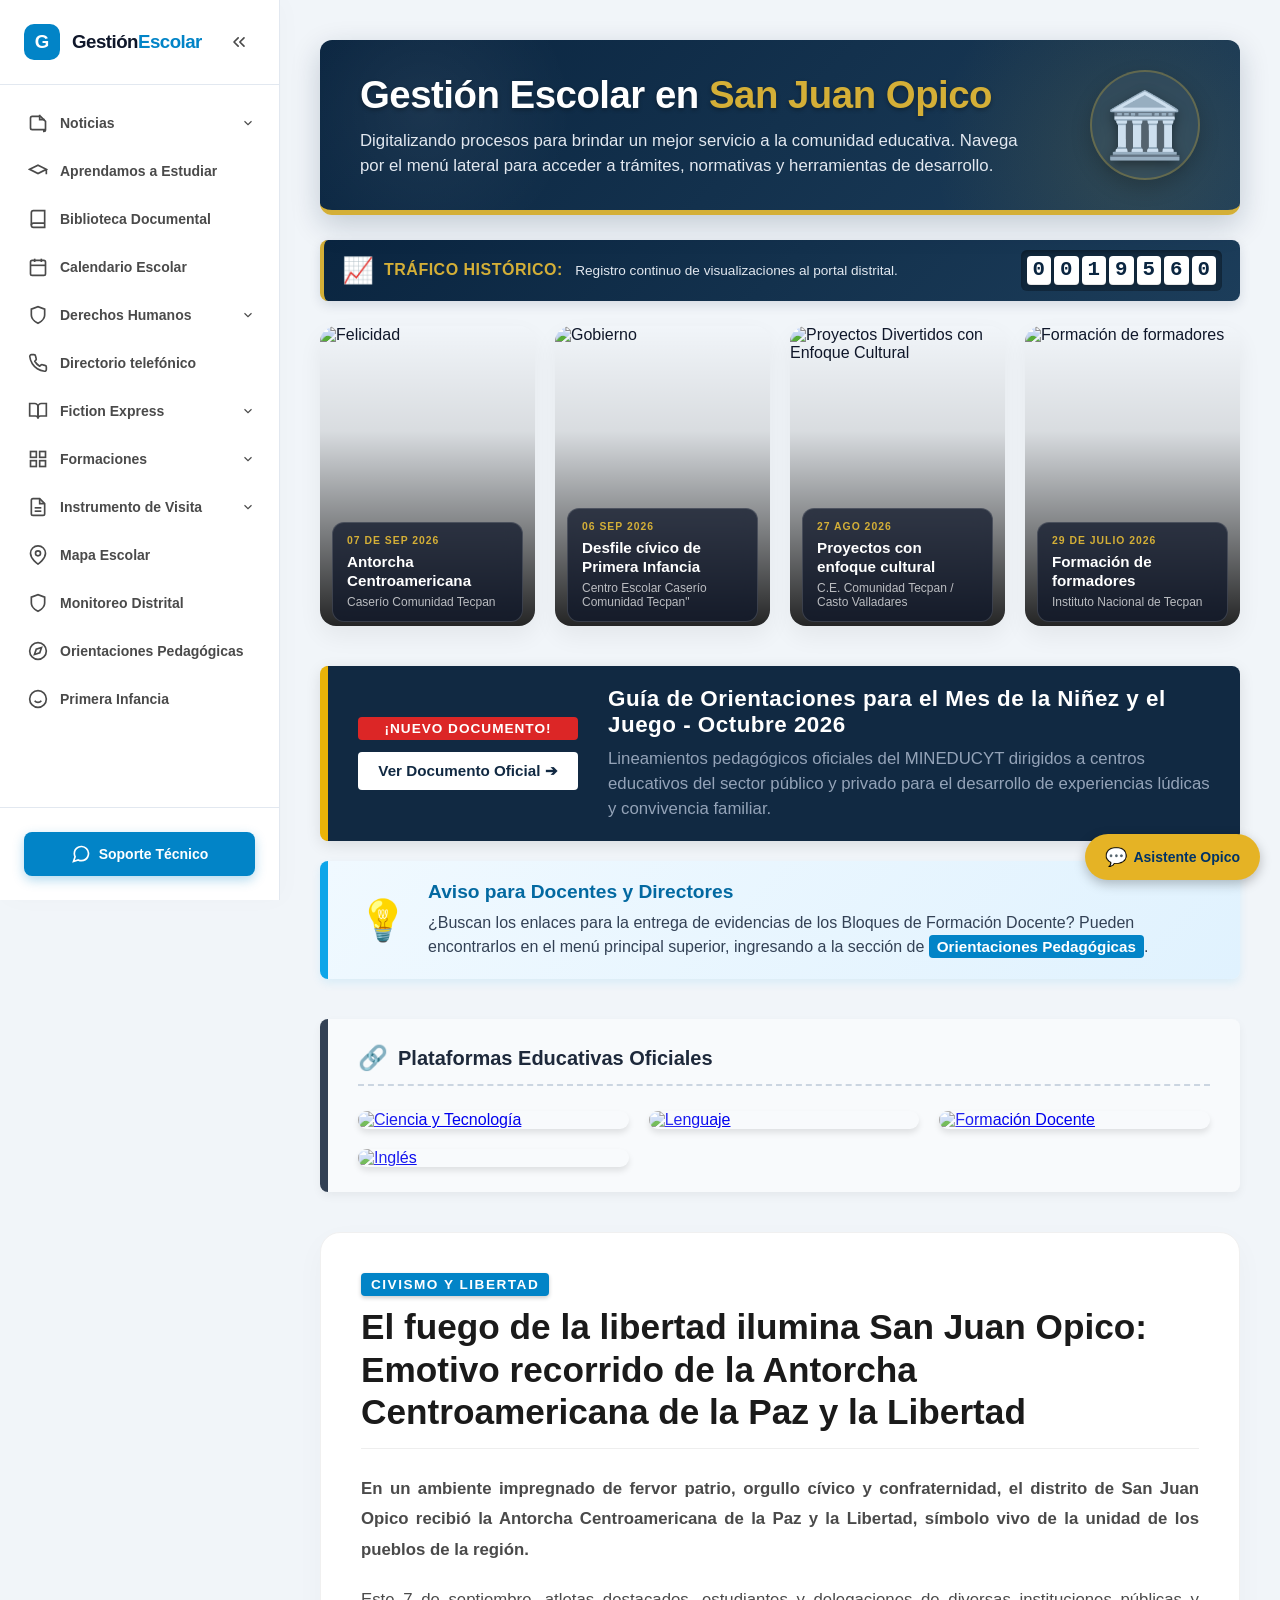
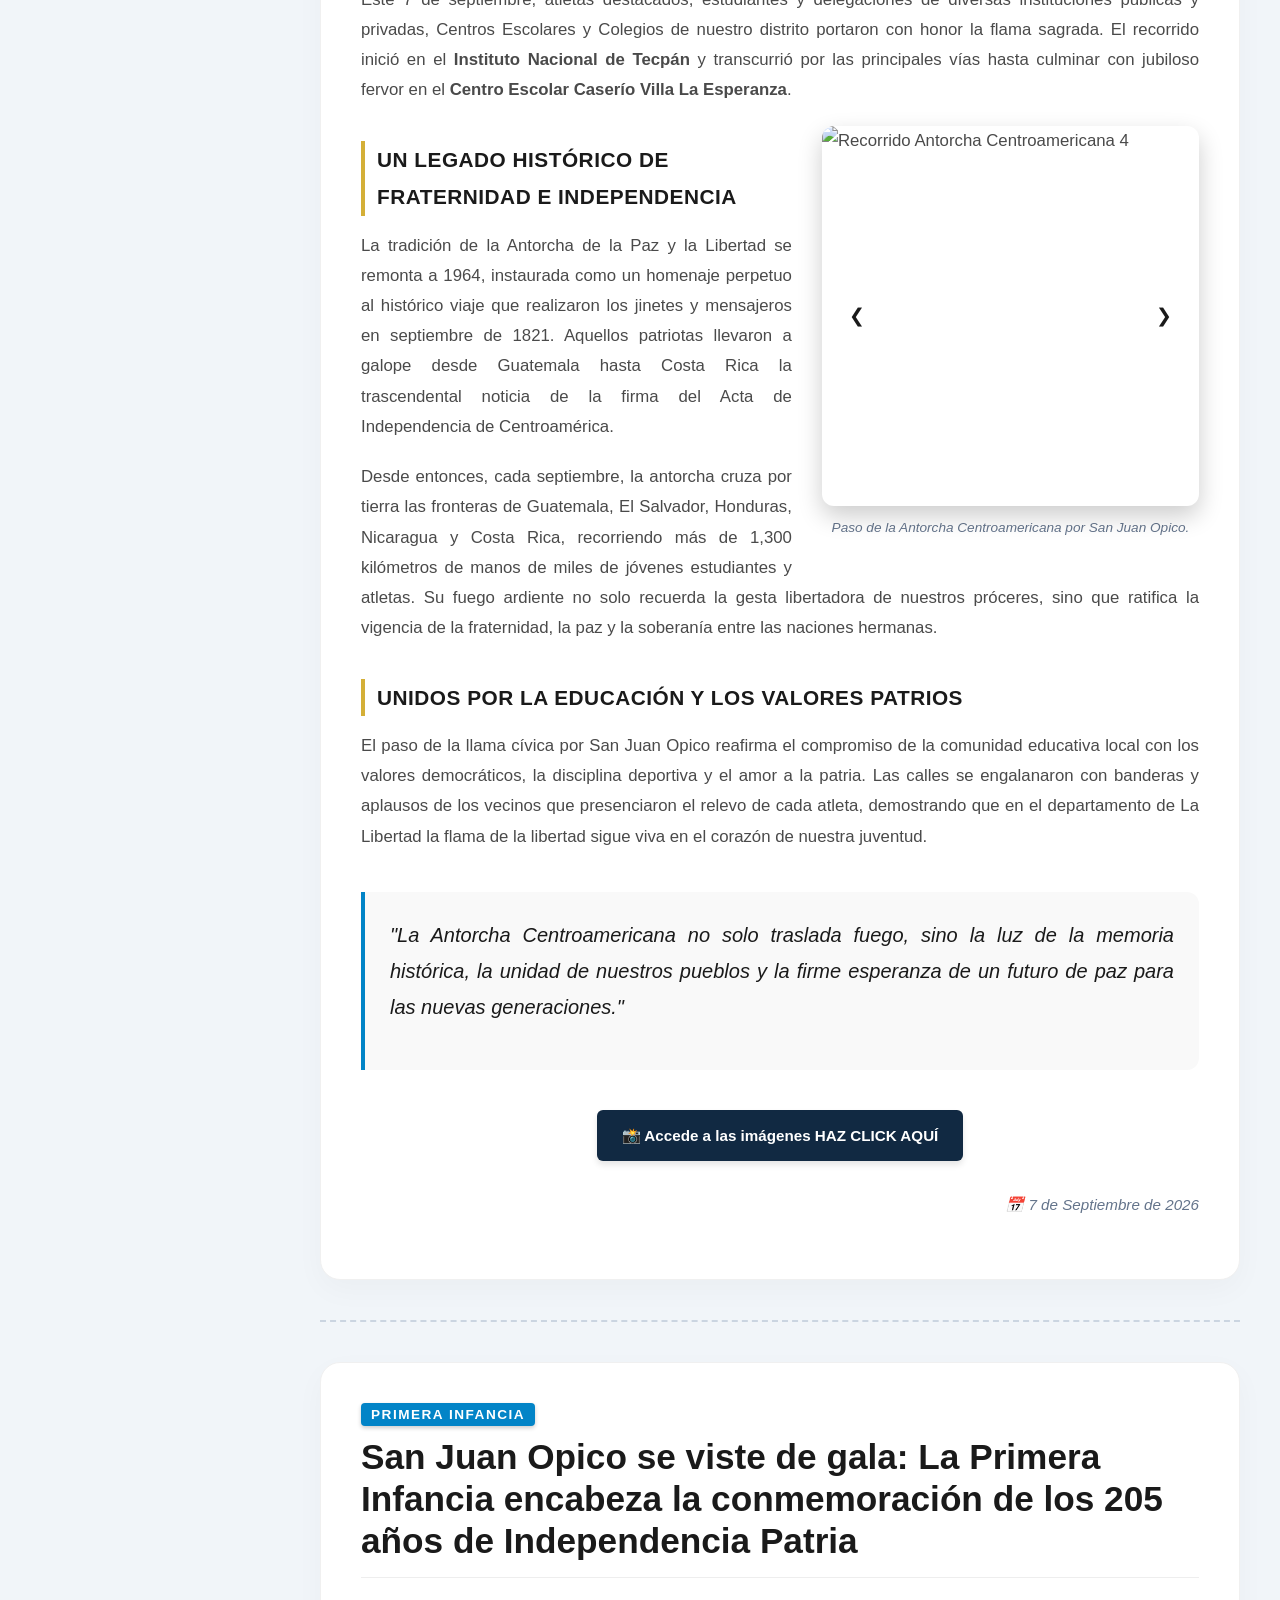
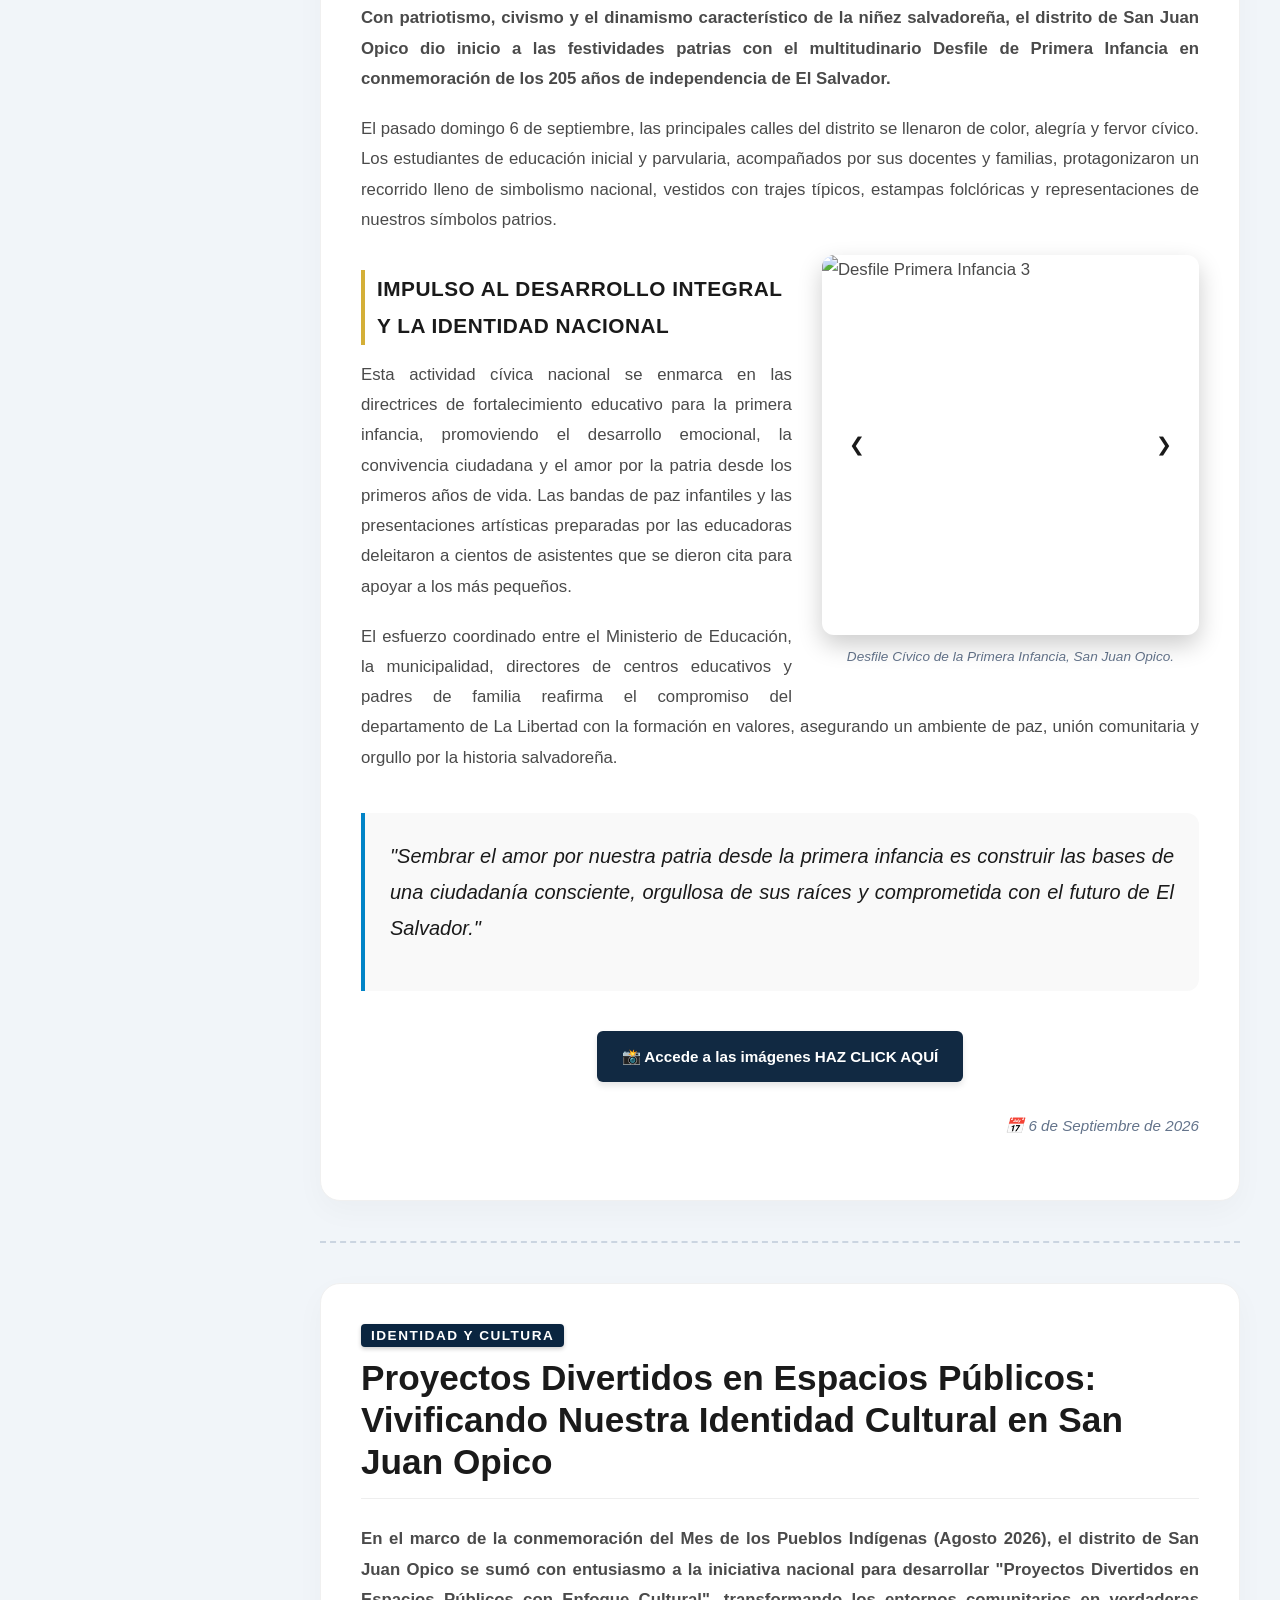
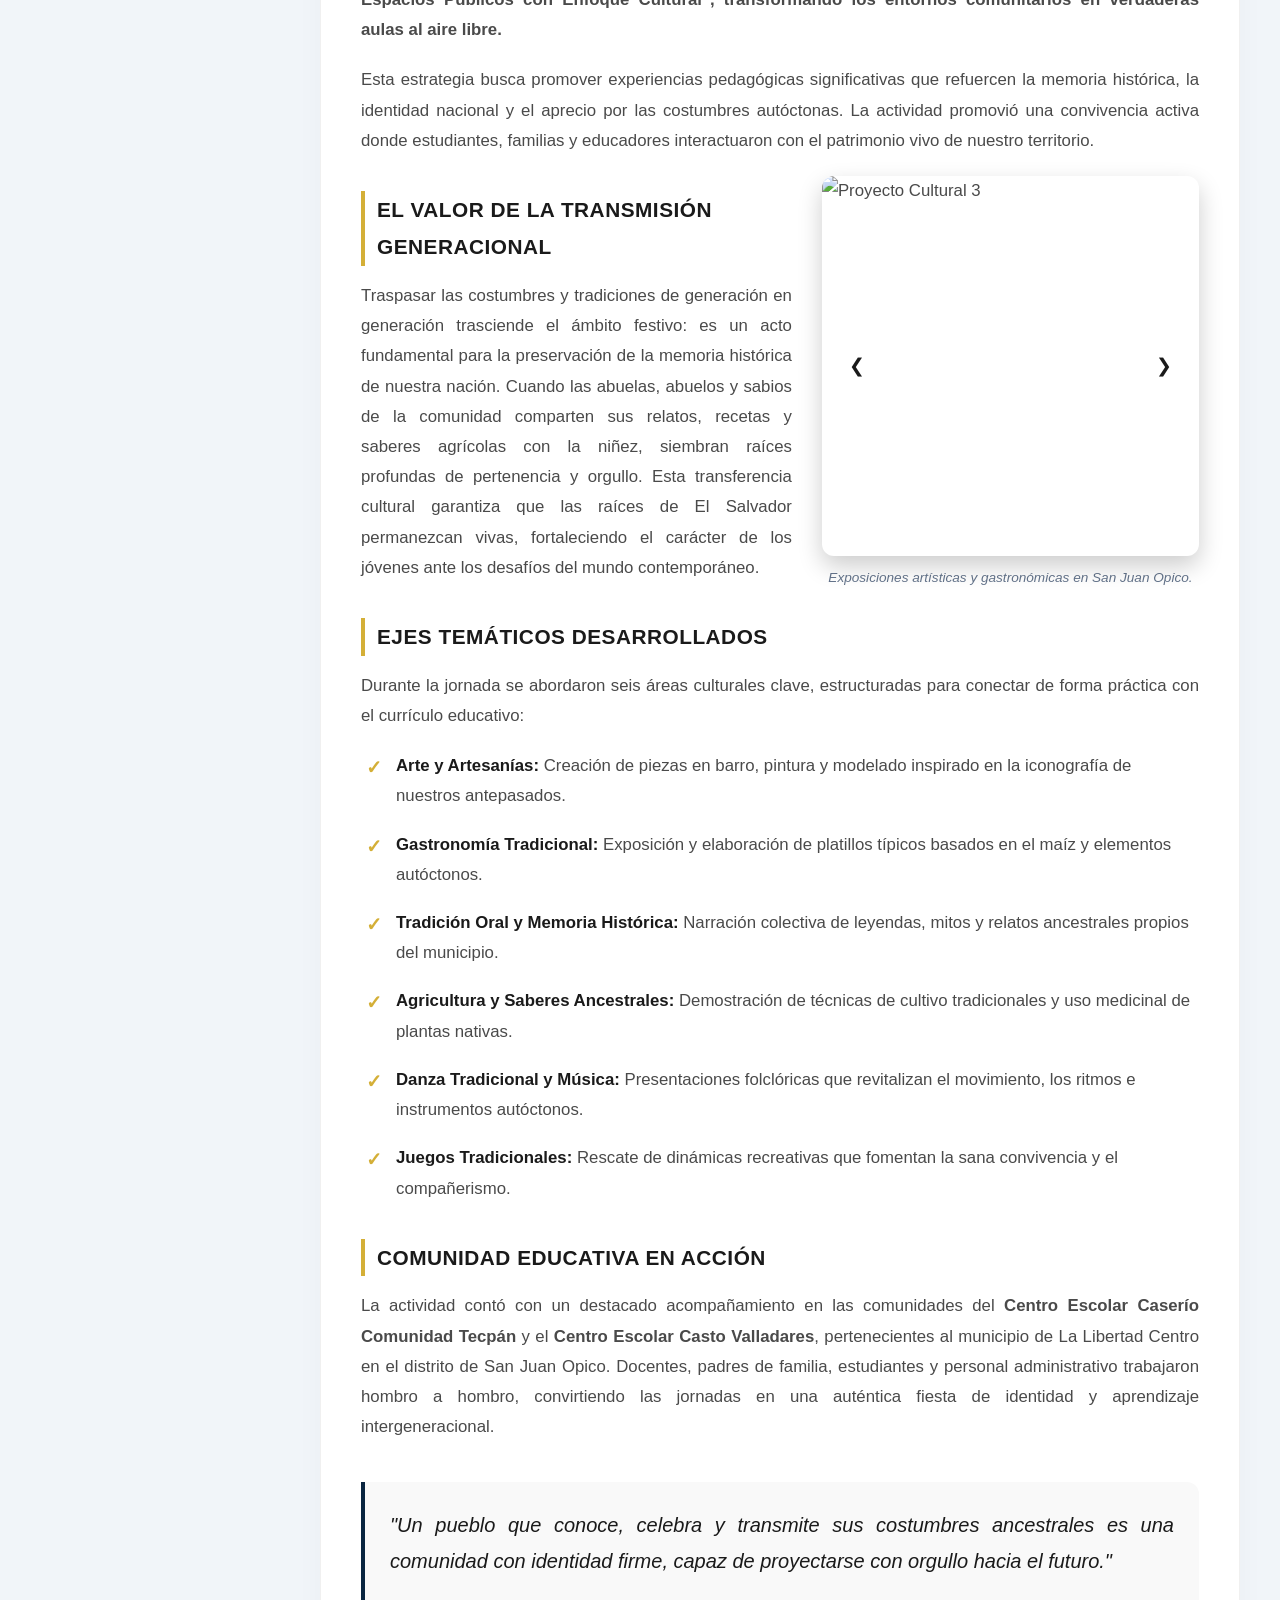
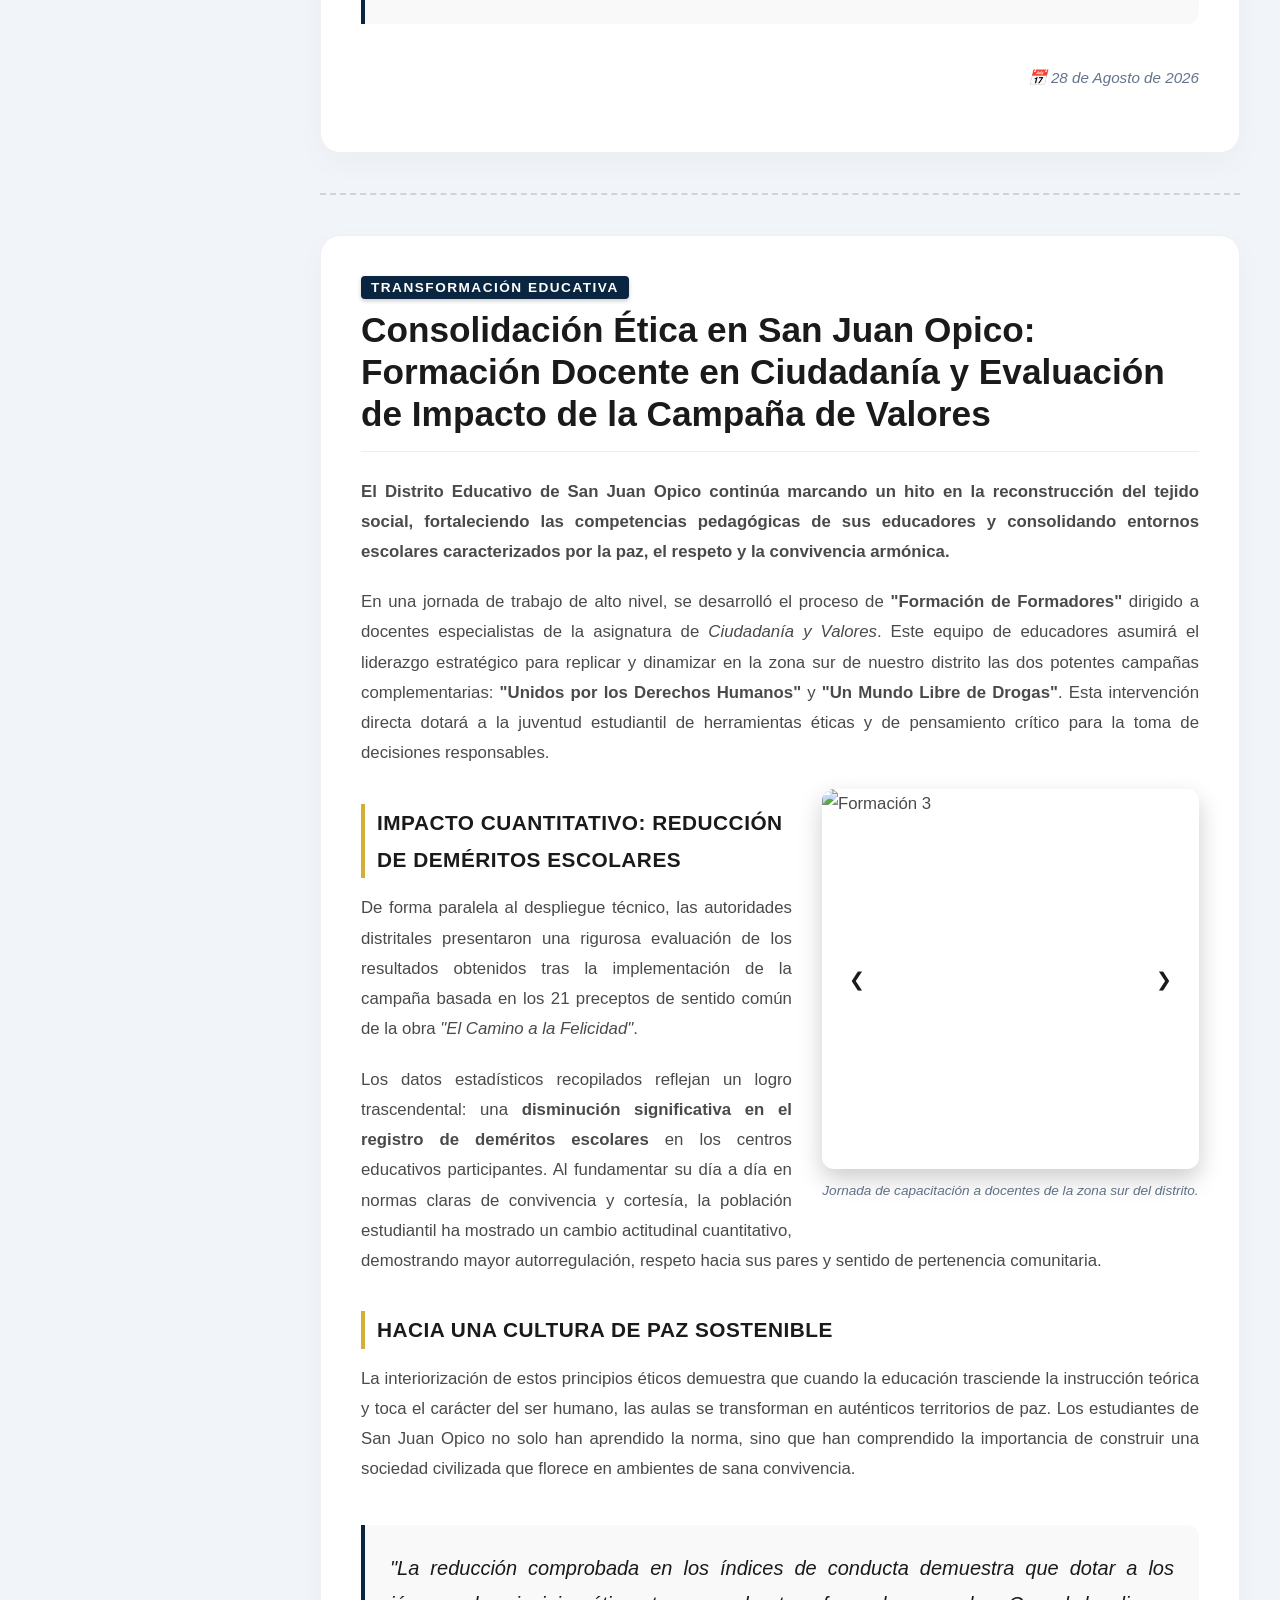
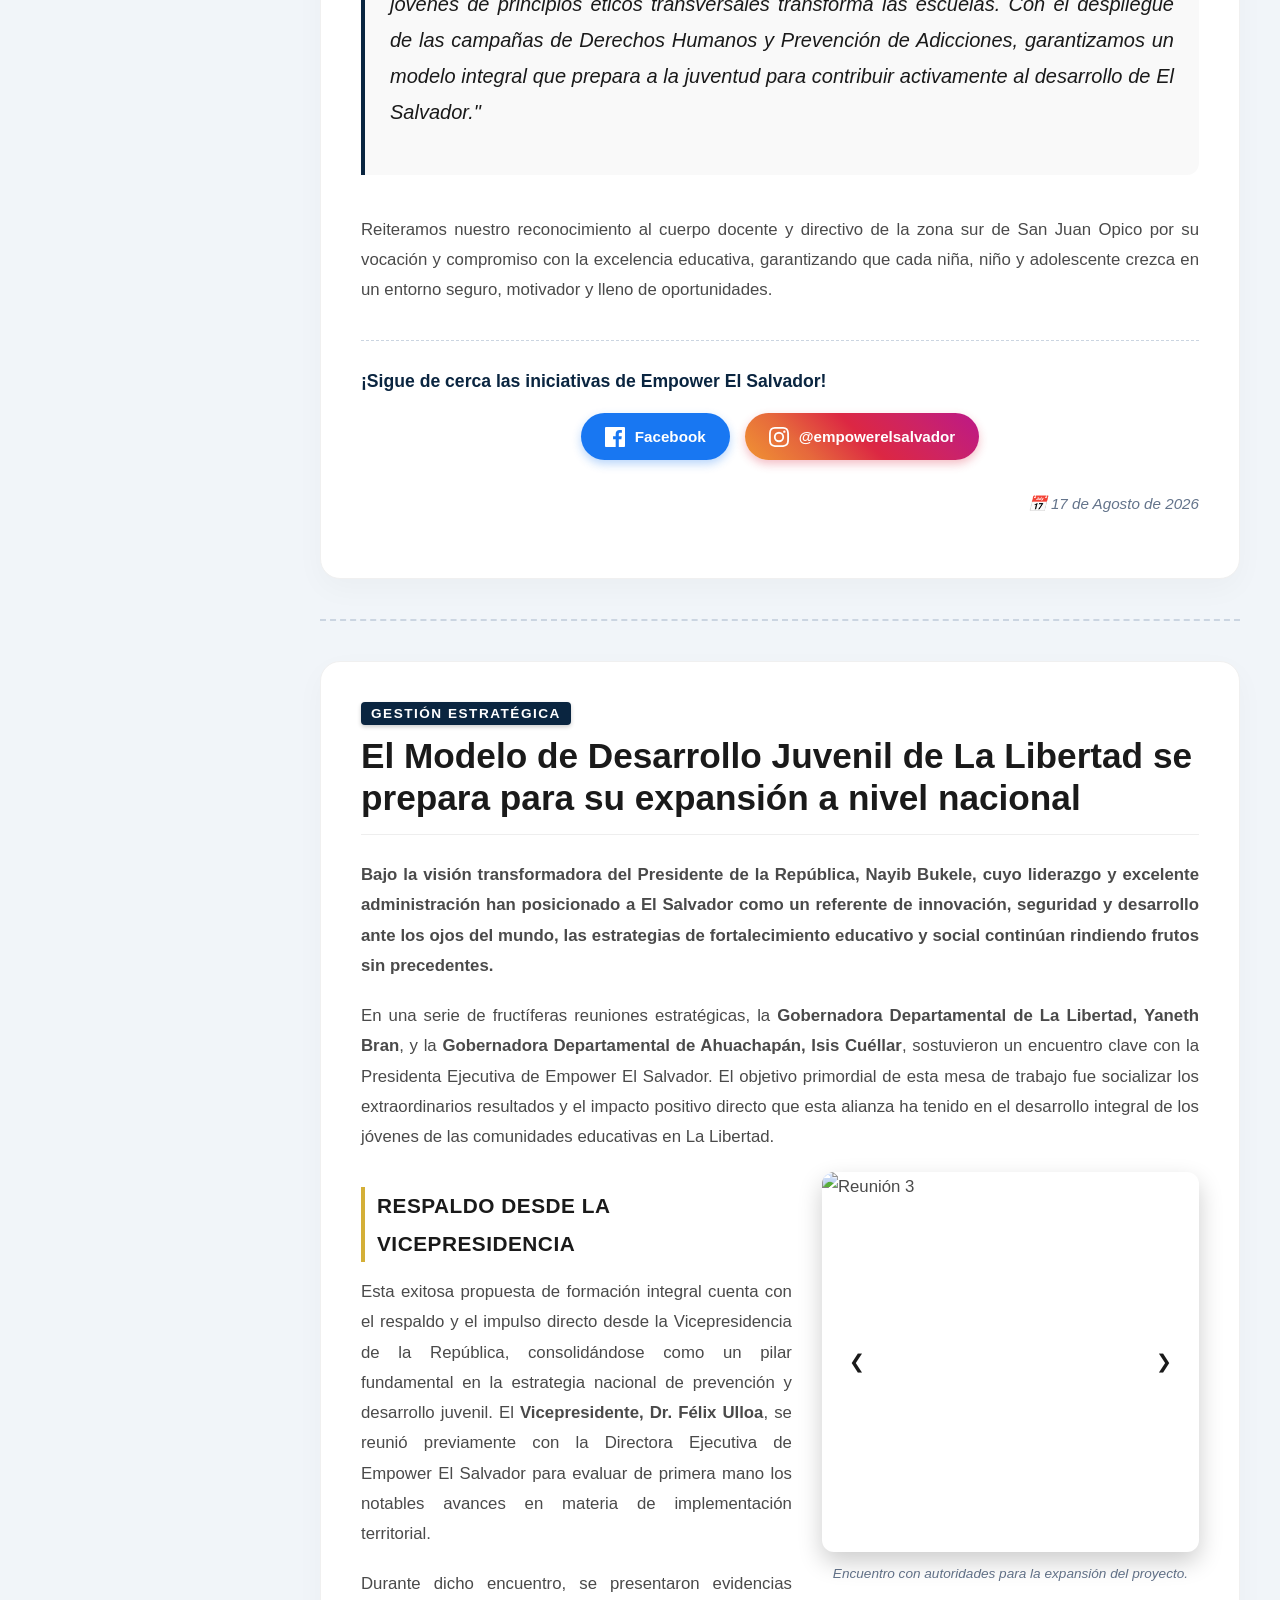
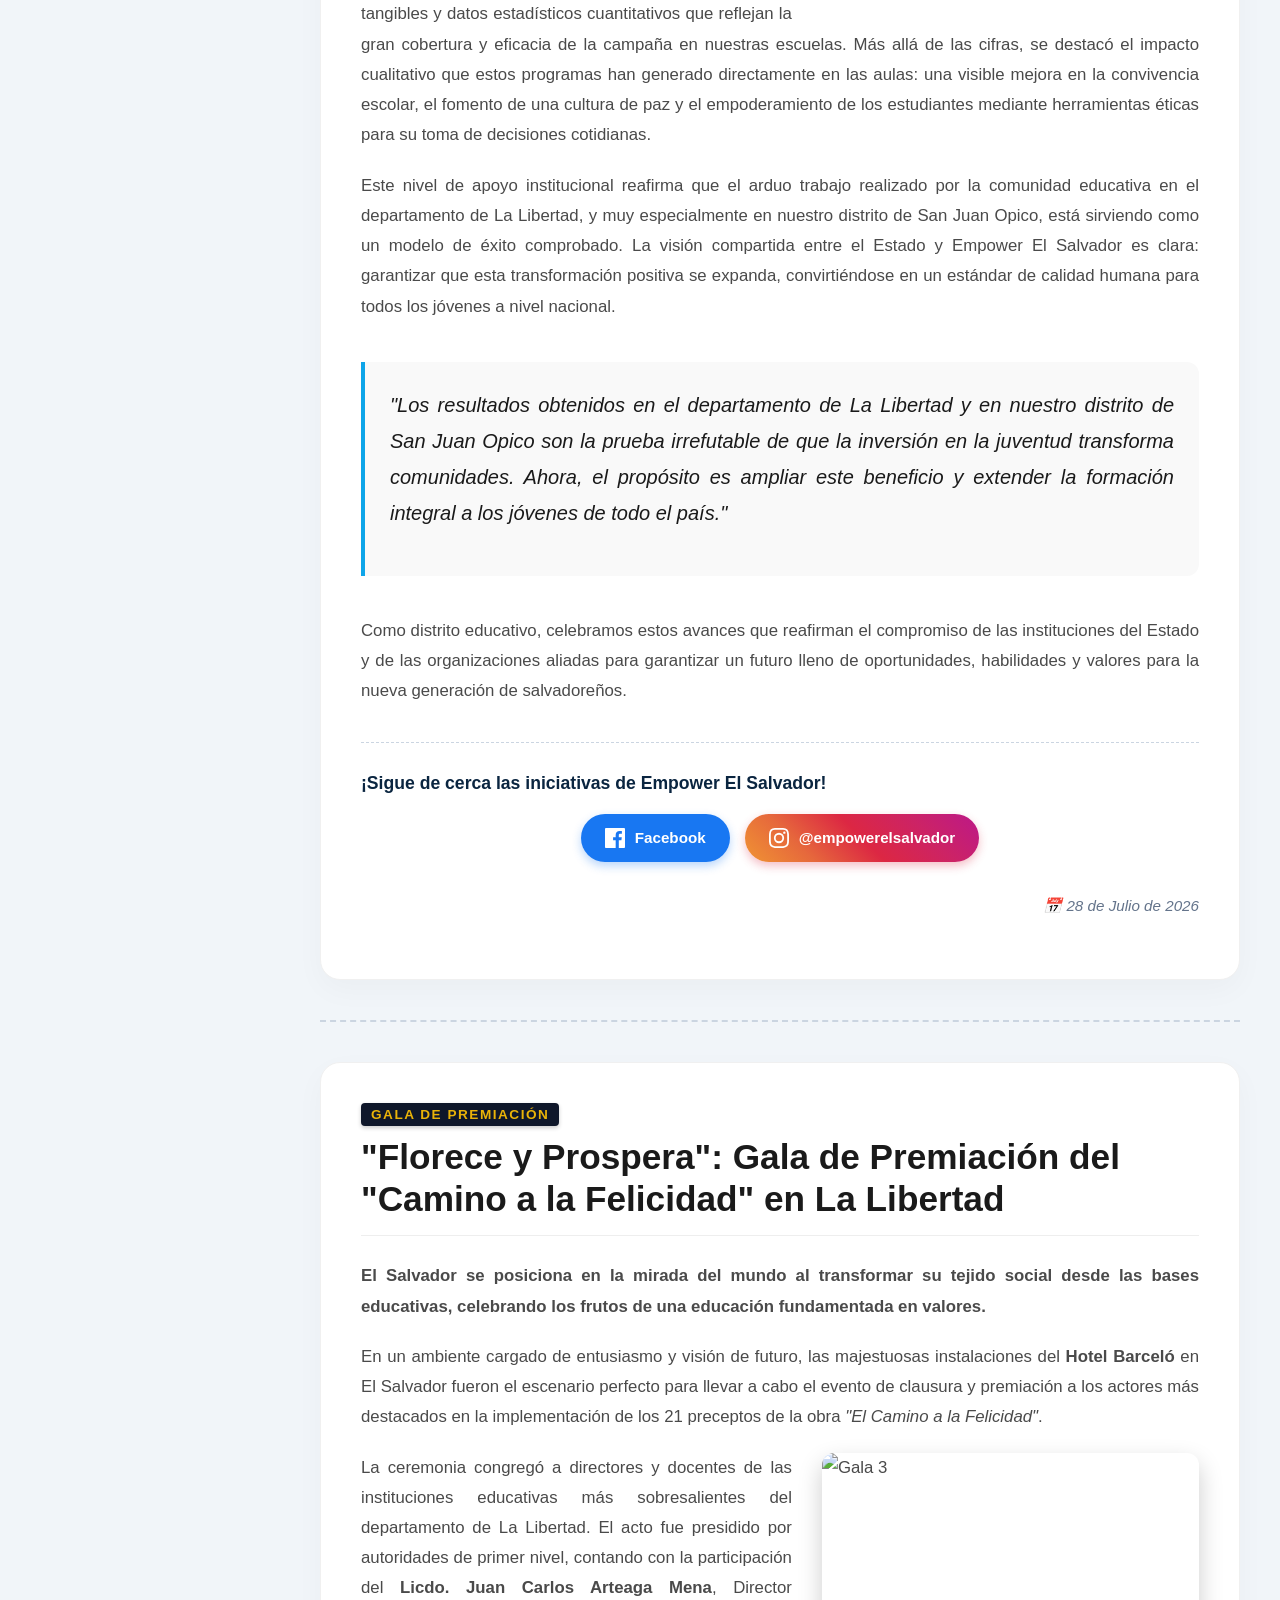
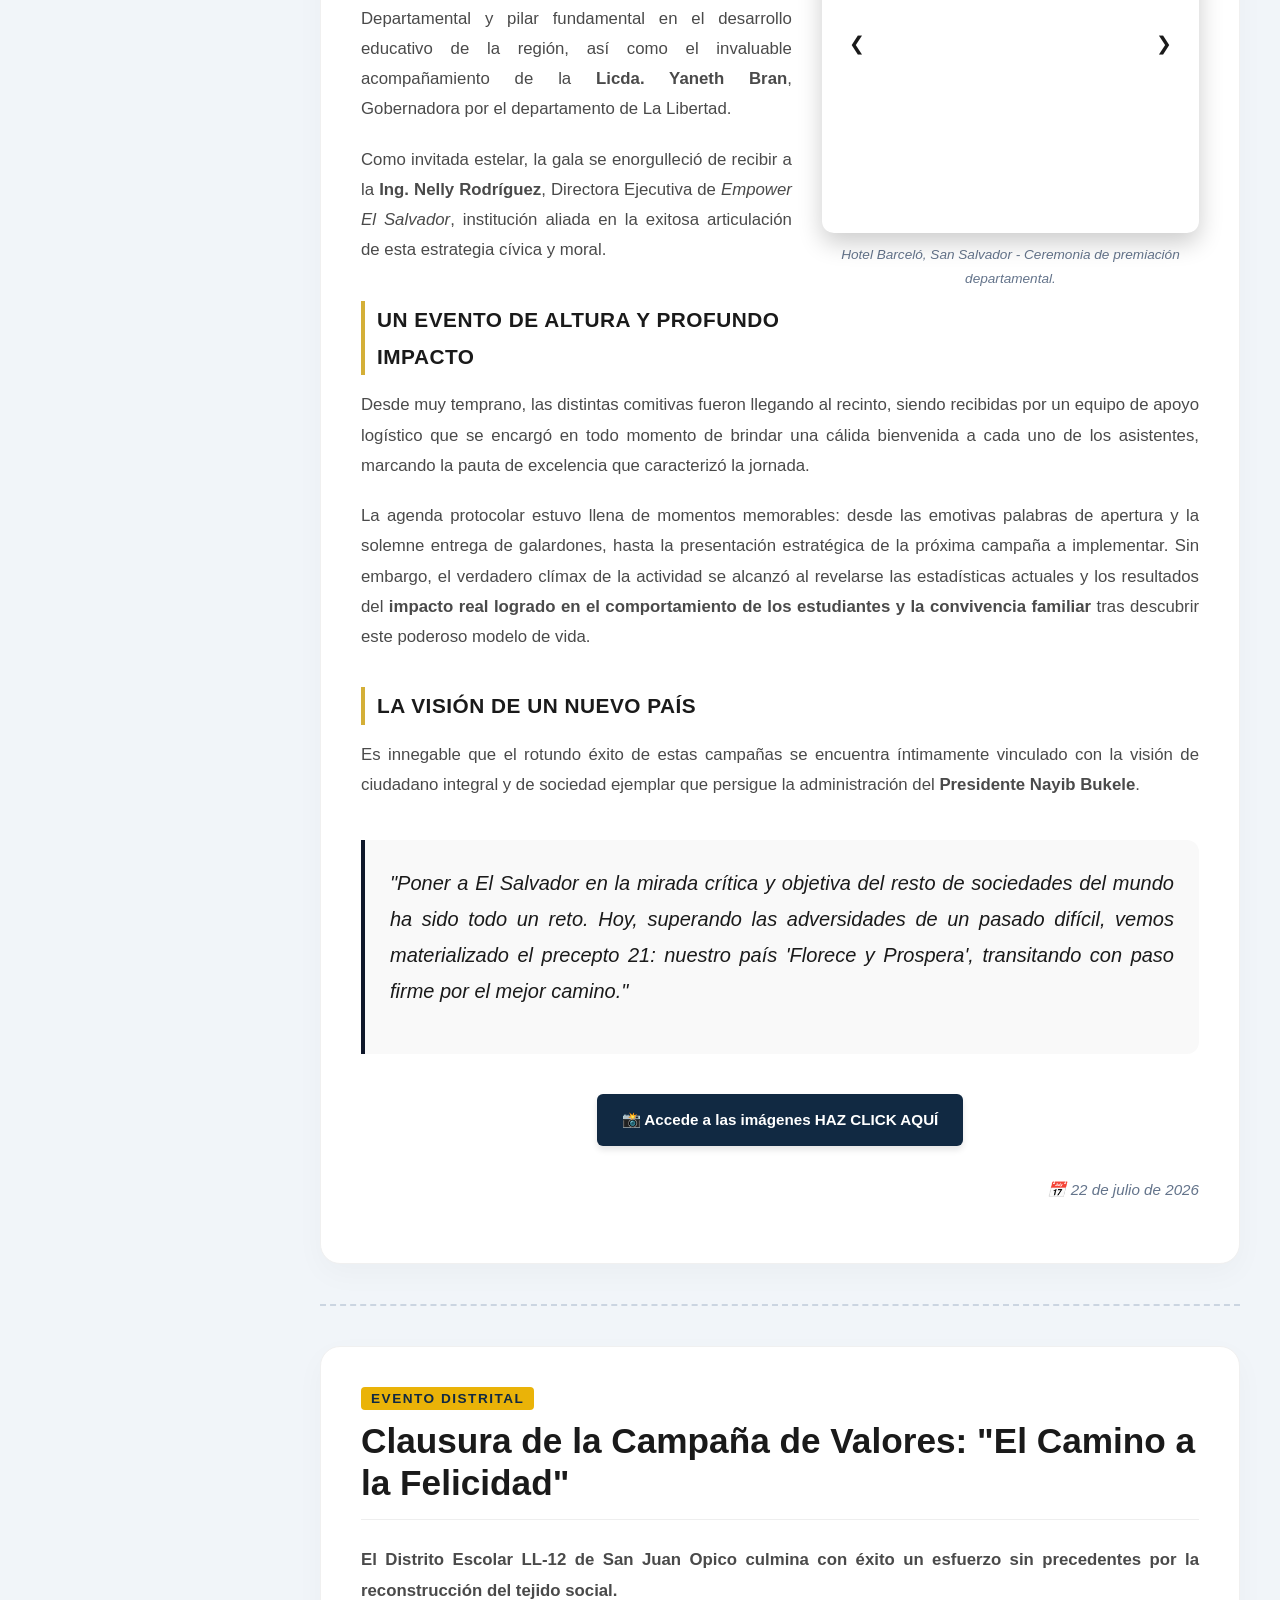
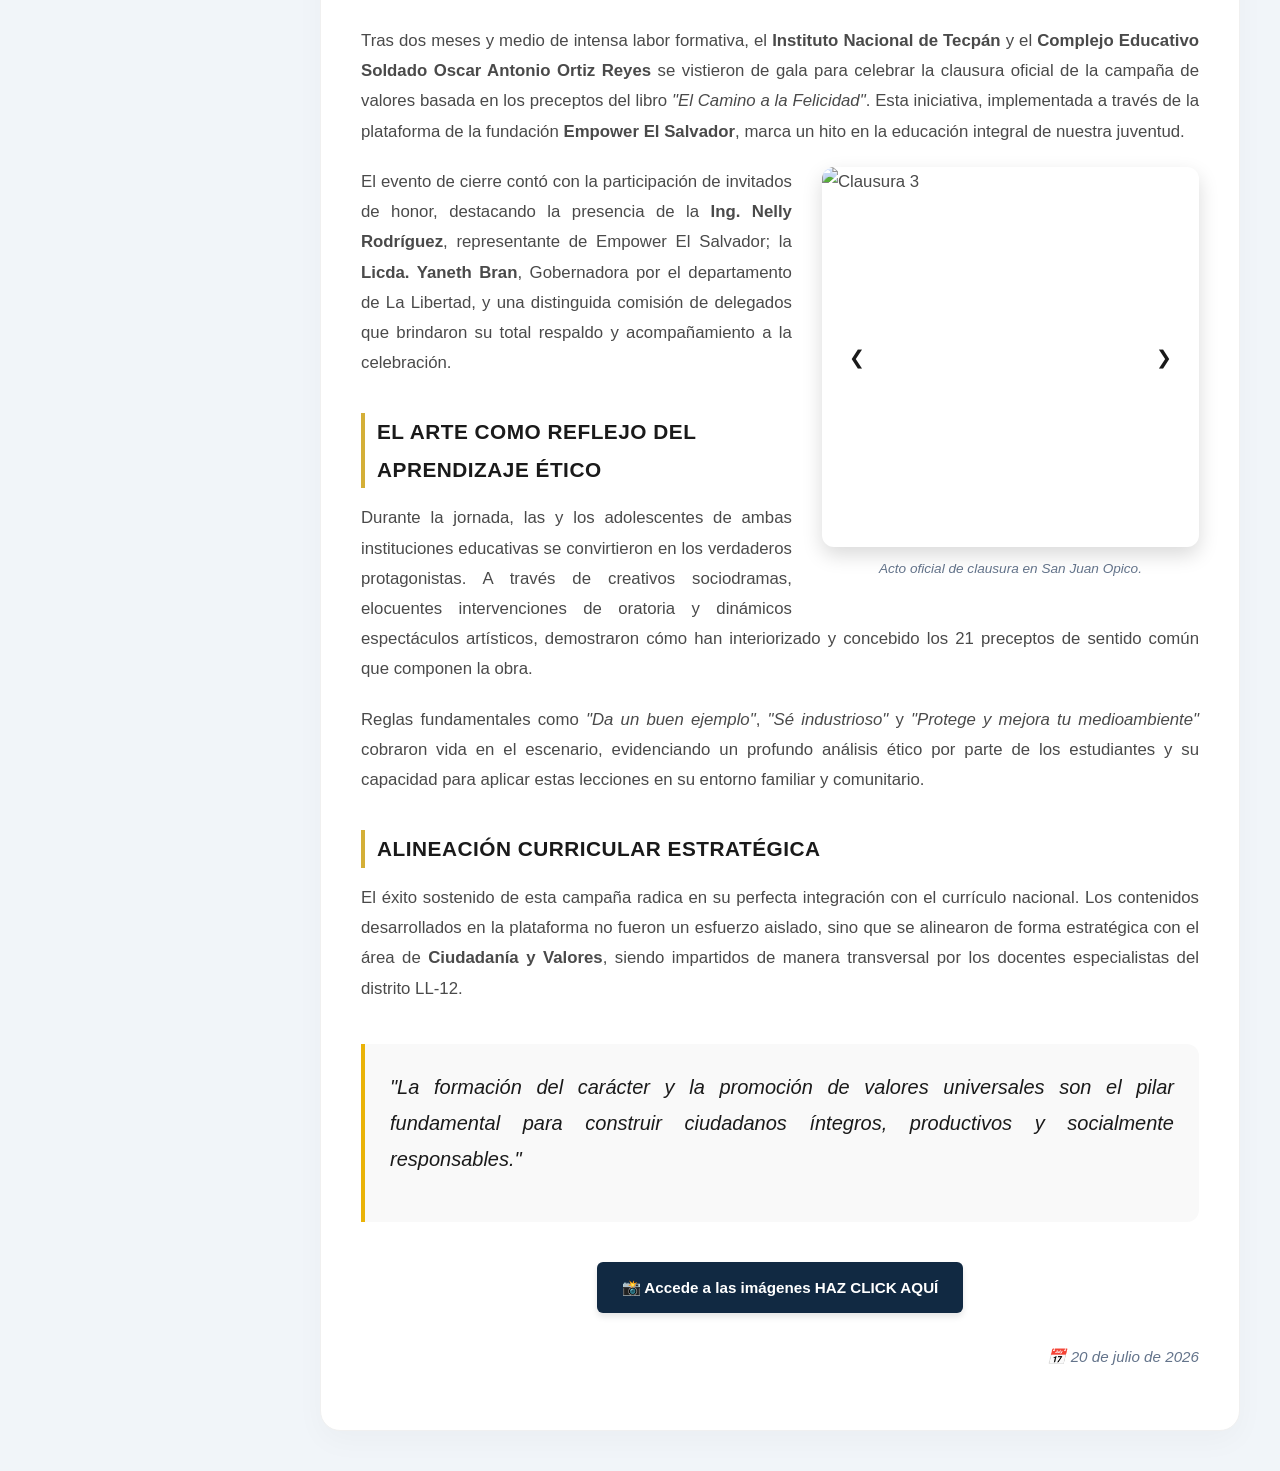
==== commit 29813972: "Eliminación de duplicado de repositorio de formatos" ====
--- a/index.html
+++ b/index.html
@@ -9915,112 +9915,6 @@
 
     </div>
 
-<!-- ========================================== -->
-<!-- REPOSITORIO DE FORMATOS Y PLANTILLAS       -->
-<!-- ========================================== -->
-<div class="dde-container-box" style="border-left-color: #8b5cf6; background-color: #f5f3ff; margin-top: 30px;">
-    <h3 style="color: #5b21b6; border-bottom: 2px solid #ede9fe; padding-bottom: 10px; margin-top: 0; font-family: 'Segoe UI', Tahoma, Geneva, Verdana, sans-serif;">📄 Repositorio de Formatos y Plantillas</h3>
-    <p style="color: #4c1d95; margin-bottom: 20px; font-size: 0.95rem; font-family: 'Segoe UI', Tahoma, Geneva, Verdana, sans-serif;">Haz clic en cualquier botón para descargar inmediatamente los documentos, actas y modelos oficiales en tu equipo.</p>
-    
-    <div style="display: grid; grid-template-columns: repeat(auto-fit, minmax(300px, 1fr)); gap: 20px;">
-        
-        <!-- 1. Documento Individual: Retiro de Estudiantes -->
-        <div style="background: #ffffff; border: 1px solid #ddd6fe; border-radius: 10px; overflow: hidden; transition: all 0.3s; box-shadow: 0 4px 6px rgba(139, 92, 246, 0.05); display: flex; flex-direction: column; justify-content: space-between;">
-            <div style="padding: 15px 20px; border-bottom: 1px solid #f5f3ff; display: flex; align-items: center; gap: 15px;">
-                <div style="font-size: 1.5rem; background: #ede9fe; color: #8b5cf6; width: 45px; height: 45px; display: flex; align-items: center; justify-content: center; border-radius: 8px; flex-shrink: 0;">📝</div>
-                <div>
-                    <h4 style="margin: 0; color: #4c1d95; font-size: 1.05rem;">Formulario de Retiro de Estudiantes</h4>
-                    <span style="font-size: 0.8rem; color: #7c3aed;">Descarga directa (Documento estándar)</span>
-                </div>
-            </div>
-            <div style="padding: 15px; background: #faf5ff;">
-                <a href="https://drive.google.com/uc?export=download&id=150jDi-onwtJA-0t3jxlDj5bm5cR15wPS" download referrerpolicy="no-referrer" style="display: block; background: #8b5cf6; color: white; text-align: center; padding: 12px; border-radius: 6px; text-decoration: none; font-weight: bold; font-size: 0.95rem; transition: background 0.3s;" onmouseover="this.style.backgroundColor='#7c3aed'" onmouseout="this.style.backgroundColor='#8b5cf6'">📥 Descargar Formato</a>
-            </div>
-        </div>
-
-        <!-- 2. Documento Individual: Formato PEA 2027 -->
-        <div style="background: #ffffff; border: 1px solid #ddd6fe; border-radius: 10px; overflow: hidden; transition: all 0.3s; box-shadow: 0 4px 6px rgba(139, 92, 246, 0.05); display: flex; flex-direction: column; justify-content: space-between;">
-            <div style="padding: 15px 20px; border-bottom: 1px solid #f5f3ff; display: flex; align-items: center; gap: 15px;">
-                <div style="font-size: 1.5rem; background: #ede9fe; color: #8b5cf6; width: 45px; height: 45px; display: flex; align-items: center; justify-content: center; border-radius: 8px; flex-shrink: 0;">📅</div>
-                <div>
-                    <h4 style="margin: 0; color: #4c1d95; font-size: 1.05rem;">Formato PEA 2027</h4>
-                    <span style="font-size: 0.8rem; color: #7c3aed;">Descarga directa en Word (.docx)</span>
-                </div>
-            </div>
-            <div style="padding: 15px; background: #faf5ff;">
-                <a href="https://docs.google.com/document/d/1wdMBs756kxQgP4zsQqnqklryhbZy_y2W/export?format=docx" download referrerpolicy="no-referrer" style="display: block; background: #8b5cf6; color: white; text-align: center; padding: 12px; border-radius: 6px; text-decoration: none; font-weight: bold; font-size: 0.95rem; transition: background 0.3s;" onmouseover="this.style.backgroundColor='#7c3aed'" onmouseout="this.style.backgroundColor='#8b5cf6'">📥 Descargar Formato</a>
-            </div>
-        </div>
-
-        <!-- 3. Documento Individual: Formato Presupuestos y Plan de Compras -->
-        <div style="background: #ffffff; border: 1px solid #ddd6fe; border-radius: 10px; overflow: hidden; transition: all 0.3s; box-shadow: 0 4px 6px rgba(139, 92, 246, 0.05); display: flex; flex-direction: column; justify-content: space-between;">
-            <div style="padding: 15px 20px; border-bottom: 1px solid #f5f3ff; display: flex; align-items: center; gap: 15px;">
-                <div style="font-size: 1.5rem; background: #ede9fe; color: #8b5cf6; width: 45px; height: 45px; display: flex; align-items: center; justify-content: center; border-radius: 8px; flex-shrink: 0;">💰</div>
-                <div>
-                    <h4 style="margin: 0; color: #4c1d95; font-size: 1.05rem;">Formato Presupuestos y Plan de Compras</h4>
-                    <span style="font-size: 0.8rem; color: #7c3aed;">Descarga directa en Excel (.xlsx)</span>
-                </div>
-            </div>
-            <div style="padding: 15px; background: #faf5ff;">
-                <a href="https://docs.google.com/spreadsheets/d/1wf801w6Gs1TG0Y3vyUDD1-YL-AnfFnth/export?format=xlsx" download referrerpolicy="no-referrer" style="display: block; background: #8b5cf6; color: white; text-align: center; padding: 12px; border-radius: 6px; text-decoration: none; font-weight: bold; font-size: 0.95rem; transition: background 0.3s;" onmouseover="this.style.backgroundColor='#7c3aed'" onmouseout="this.style.backgroundColor='#8b5cf6'">📥 Descargar Formato</a>
-            </div>
-        </div>
-
-        <!-- 4. Documento Individual: Formato Planta Docente -->
-        <div style="background: #ffffff; border: 1px solid #ddd6fe; border-radius: 10px; overflow: hidden; transition: all 0.3s; box-shadow: 0 4px 6px rgba(139, 92, 246, 0.05); display: flex; flex-direction: column; justify-content: space-between;">
-            <div style="padding: 15px 20px; border-bottom: 1px solid #f5f3ff; display: flex; align-items: center; gap: 15px;">
-                <div style="font-size: 1.5rem; background: #ede9fe; color: #8b5cf6; width: 45px; height: 45px; display: flex; align-items: center; justify-content: center; border-radius: 8px; flex-shrink: 0;">👩‍🏫</div>
-                <div>
-                    <h4 style="margin: 0; color: #4c1d95; font-size: 1.05rem;">Formato Planta Docente</h4>
-                    <span style="font-size: 0.8rem; color: #7c3aed;">Descarga directa en Excel (.xlsx)</span>
-                </div>
-            </div>
-            <div style="padding: 15px; background: #faf5ff;">
-                <a href="https://docs.google.com/spreadsheets/d/1ml14o2qfcIx7PBSbe5wCWdEN74aZub7l/export?format=xlsx" download referrerpolicy="no-referrer" style="display: block; background: #8b5cf6; color: white; text-align: center; padding: 12px; border-radius: 6px; text-decoration: none; font-weight: bold; font-size: 0.95rem; transition: background 0.3s;" onmouseover="this.style.backgroundColor='#7c3aed'" onmouseout="this.style.backgroundColor='#8b5cf6'">📥 Descargar Formato</a>
-            </div>
-        </div>
-
-        <!-- 5. Documento Individual: Formato PPE (Enlace Pendiente) -->
-        <div style="background: #ffffff; border: 1px dashed #cbd5e1; border-radius: 10px; overflow: hidden; transition: all 0.3s; box-shadow: 0 4px 6px rgba(139, 92, 246, 0.03); display: flex; flex-direction: column; justify-content: space-between; opacity: 0.88;">
-            <div style="padding: 15px 20px; border-bottom: 1px solid #f1f5f9; display: flex; align-items: center; gap: 15px;">
-                <div style="font-size: 1.5rem; background: #f1f5f9; color: #64748b; width: 45px; height: 45px; display: flex; align-items: center; justify-content: center; border-radius: 8px; flex-shrink: 0;">🛡️</div>
-                <div>
-                    <h4 style="margin: 0; color: #475569; font-size: 1.05rem;">Formato PPE</h4>
-                    <span style="font-size: 0.8rem; color: #64748b;">Plan de Protección Escolar</span>
-                </div>
-            </div>
-            <div style="padding: 15px; background: #f8fafc;">
-                <a href="javascript:void(0);" onclick="return false;" aria-disabled="true" style="display: block; background: #cbd5e1; color: #475569; text-align: center; padding: 12px; border-radius: 6px; text-decoration: none; font-weight: bold; font-size: 0.95rem; cursor: not-allowed;">⏳ Próximamente (Enlace pendiente)</a>
-            </div>
-        </div>
-
-        <!-- 6. Grupo de Documentos: Proyecto Infraestructura -->
-        <div style="background: #ffffff; border: 1px solid #ddd6fe; border-radius: 10px; overflow: hidden; transition: all 0.3s; box-shadow: 0 4px 6px rgba(139, 92, 246, 0.05); grid-column: 1 / -1;">
-            <div style="padding: 15px 20px; border-bottom: 1px solid #f5f3ff; display: flex; align-items: center; gap: 15px; background: #faf5ff;">
-                <div style="font-size: 1.5rem; background: #ede9fe; color: #8b5cf6; width: 45px; height: 45px; display: flex; align-items: center; justify-content: center; border-radius: 8px; flex-shrink: 0;">🏗️</div>
-                <div>
-                    <h4 style="margin: 0; color: #4c1d95; font-size: 1.1rem;">Modelo de Proyecto de Infraestructura</h4>
-                    <span style="font-size: 0.85rem; color: #6d28d9;">Paquete completo de anexos — Descarga directa en Word (.docx)</span>
-                </div>
-            </div>
-            <div style="padding: 20px; display: grid; grid-template-columns: repeat(auto-fit, minmax(220px, 1fr)); gap: 12px;">
-                <a href="https://docs.google.com/document/d/1nnDylHCfxfZ7EH28NkXdAUAEAdd8D3Zj/export?format=docx" download referrerpolicy="no-referrer" style="display: flex; align-items: center; gap: 10px; padding: 12px 15px; border: 1px solid #e2e8f0; border-radius: 8px; text-decoration: none; color: #334155; font-size: 0.9rem; font-weight: 500; transition: all 0.2s;" onmouseover="this.style.borderColor='#8b5cf6'; this.style.backgroundColor='#f5f3ff'" onmouseout="this.style.borderColor='#e2e8f0'; this.style.backgroundColor='transparent'">
-                    <span style="color: #2563eb; font-size: 1.3rem;">📥</span> Archivo 1 (.docx)
-                </a>
-                <a href="https://docs.google.com/document/d/1sIwnqVcJgiW7k6WmBi8-HTKWU_mVOgXI/export?format=docx" download referrerpolicy="no-referrer" style="display: flex; align-items: center; gap: 10px; padding: 12px 15px; border: 1px solid #e2e8f0; border-radius: 8px; text-decoration: none; color: #334155; font-size: 0.9rem; font-weight: 500; transition: all 0.2s;" onmouseover="this.style.borderColor='#8b5cf6'; this.style.backgroundColor='#f5f3ff'" onmouseout="this.style.borderColor='#e2e8f0'; this.style.backgroundColor='transparent'">
-                    <span style="color: #2563eb; font-size: 1.3rem;">📥</span> Archivo 2 (.docx)
-                </a>
-                <a href="https://docs.google.com/document/d/1KrvJ8mZ46KYxEP3KzjqwX6kyYZh3U8eQ/export?format=docx" download referrerpolicy="no-referrer" style="display: flex; align-items: center; gap: 10px; padding: 12px 15px; border: 1px solid #e2e8f0; border-radius: 8px; text-decoration: none; color: #334155; font-size: 0.9rem; font-weight: 500; transition: all 0.2s;" onmouseover="this.style.borderColor='#8b5cf6'; this.style.backgroundColor='#f5f3ff'" onmouseout="this.style.borderColor='#e2e8f0'; this.style.backgroundColor='transparent'">
-                    <span style="color: #2563eb; font-size: 1.3rem;">📥</span> Archivo 3 (.docx)
-                </a>
-                <a href="https://docs.google.com/document/d/1XDZAtop_vJEYf1Eb9E34QjDiF-I28JZz/export?format=docx" download referrerpolicy="no-referrer" style="display: flex; align-items: center; gap: 10px; padding: 12px 15px; border: 1px solid #e2e8f0; border-radius: 8px; text-decoration: none; color: #334155; font-size: 0.9rem; font-weight: 500; transition: all 0.2s;" onmouseover="this.style.borderColor='#8b5cf6'; this.style.backgroundColor='#f5f3ff'" onmouseout="this.style.borderColor='#e2e8f0'; this.style.backgroundColor='transparent'">
-                    <span style="color: #2563eb; font-size: 1.3rem;">📥</span> Archivo 4 (.docx)
-                </a>
-            </div>
-        </div>
-
-    </div>
-
     <!-- ========================================================================= -->
     <!-- ANEXO INTEGRADO: CONTROL DE REVISIÓN Y VALIDACIÓN DE PLANTILLAS 2027     -->
     <!-- ========================================================================= -->
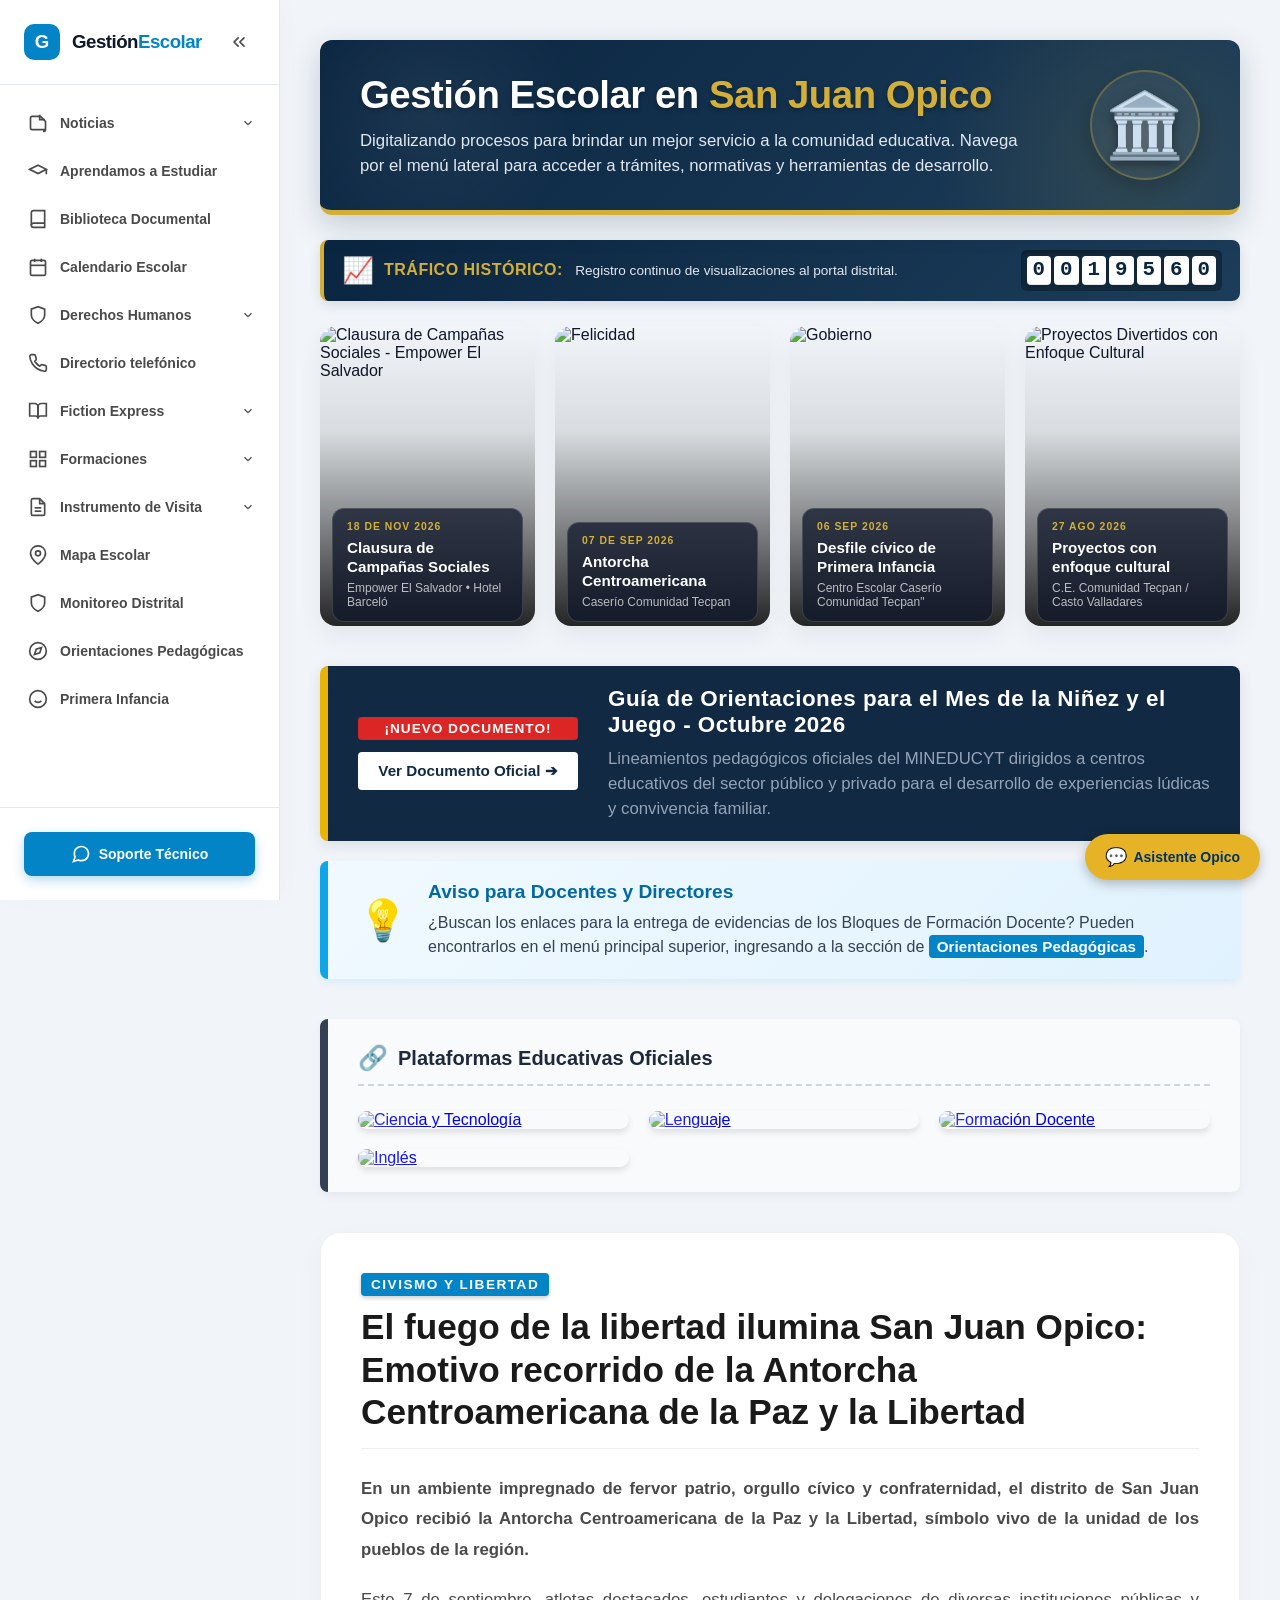
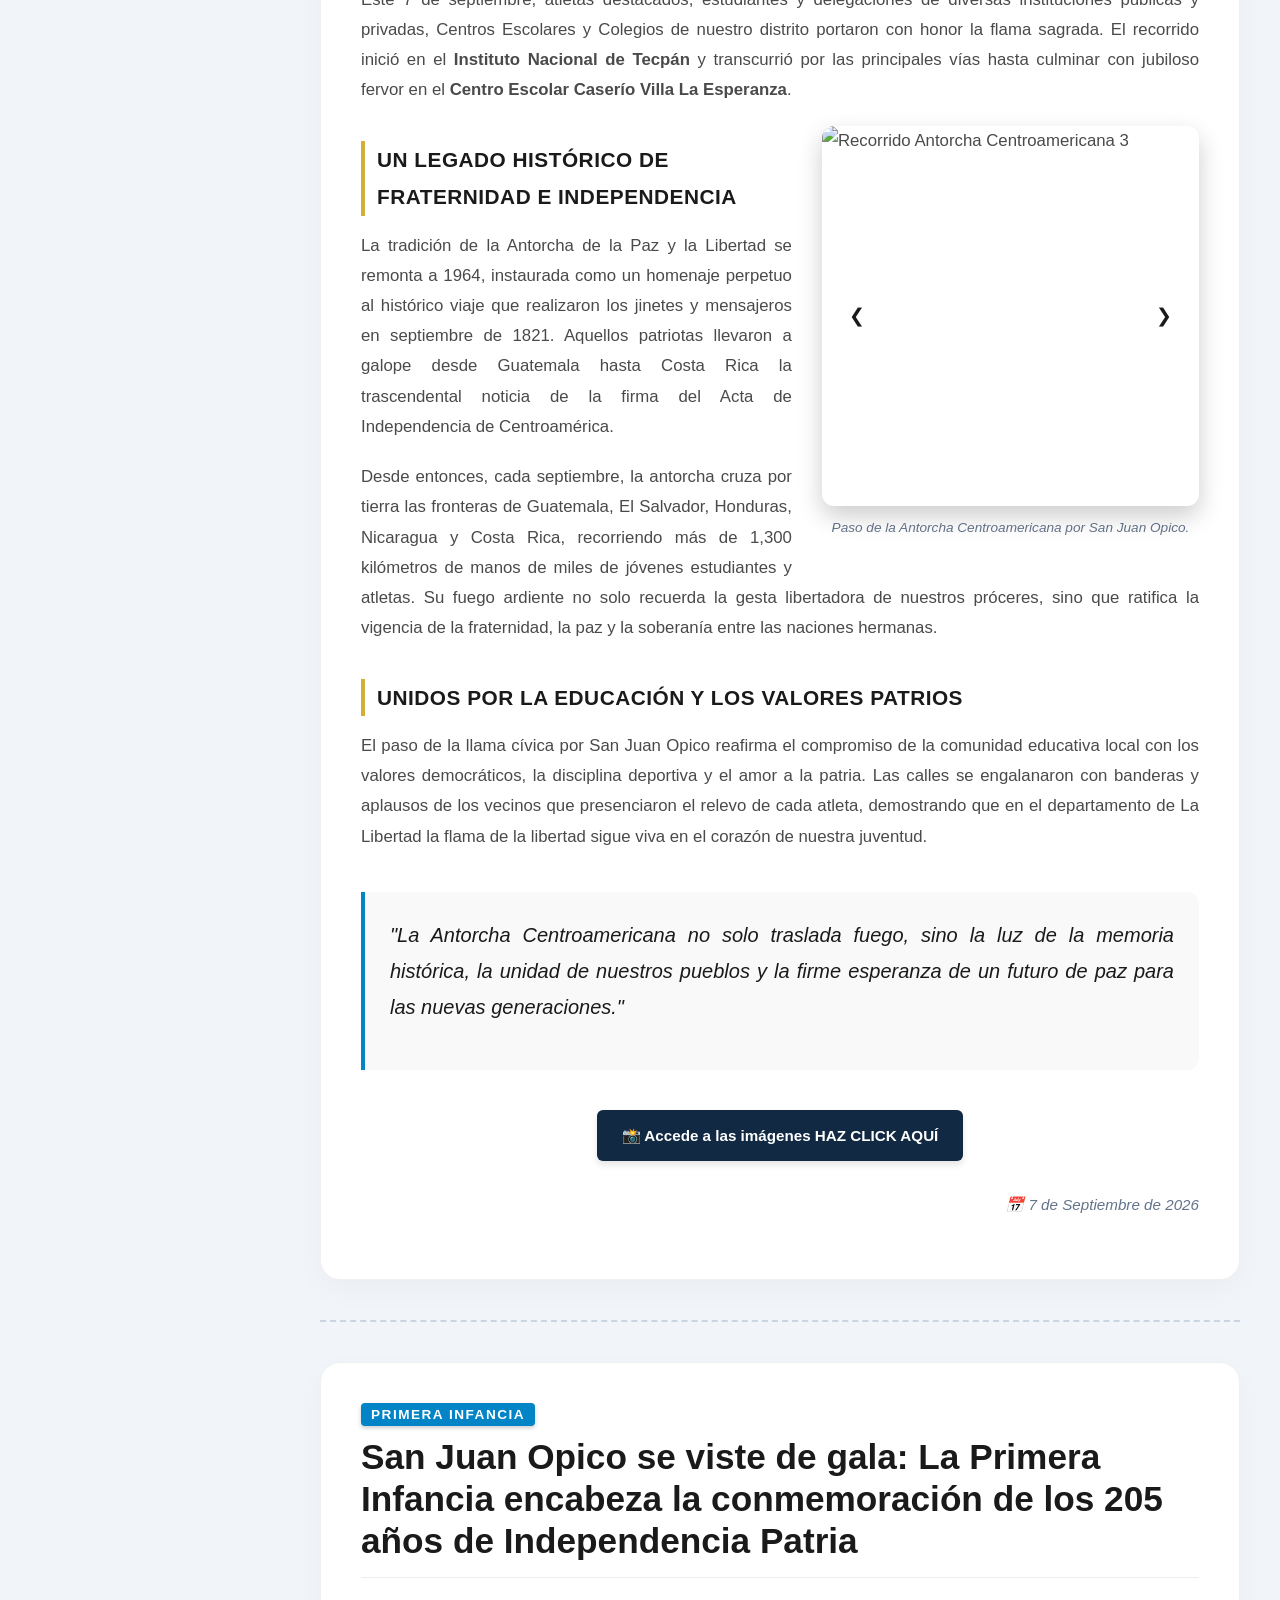
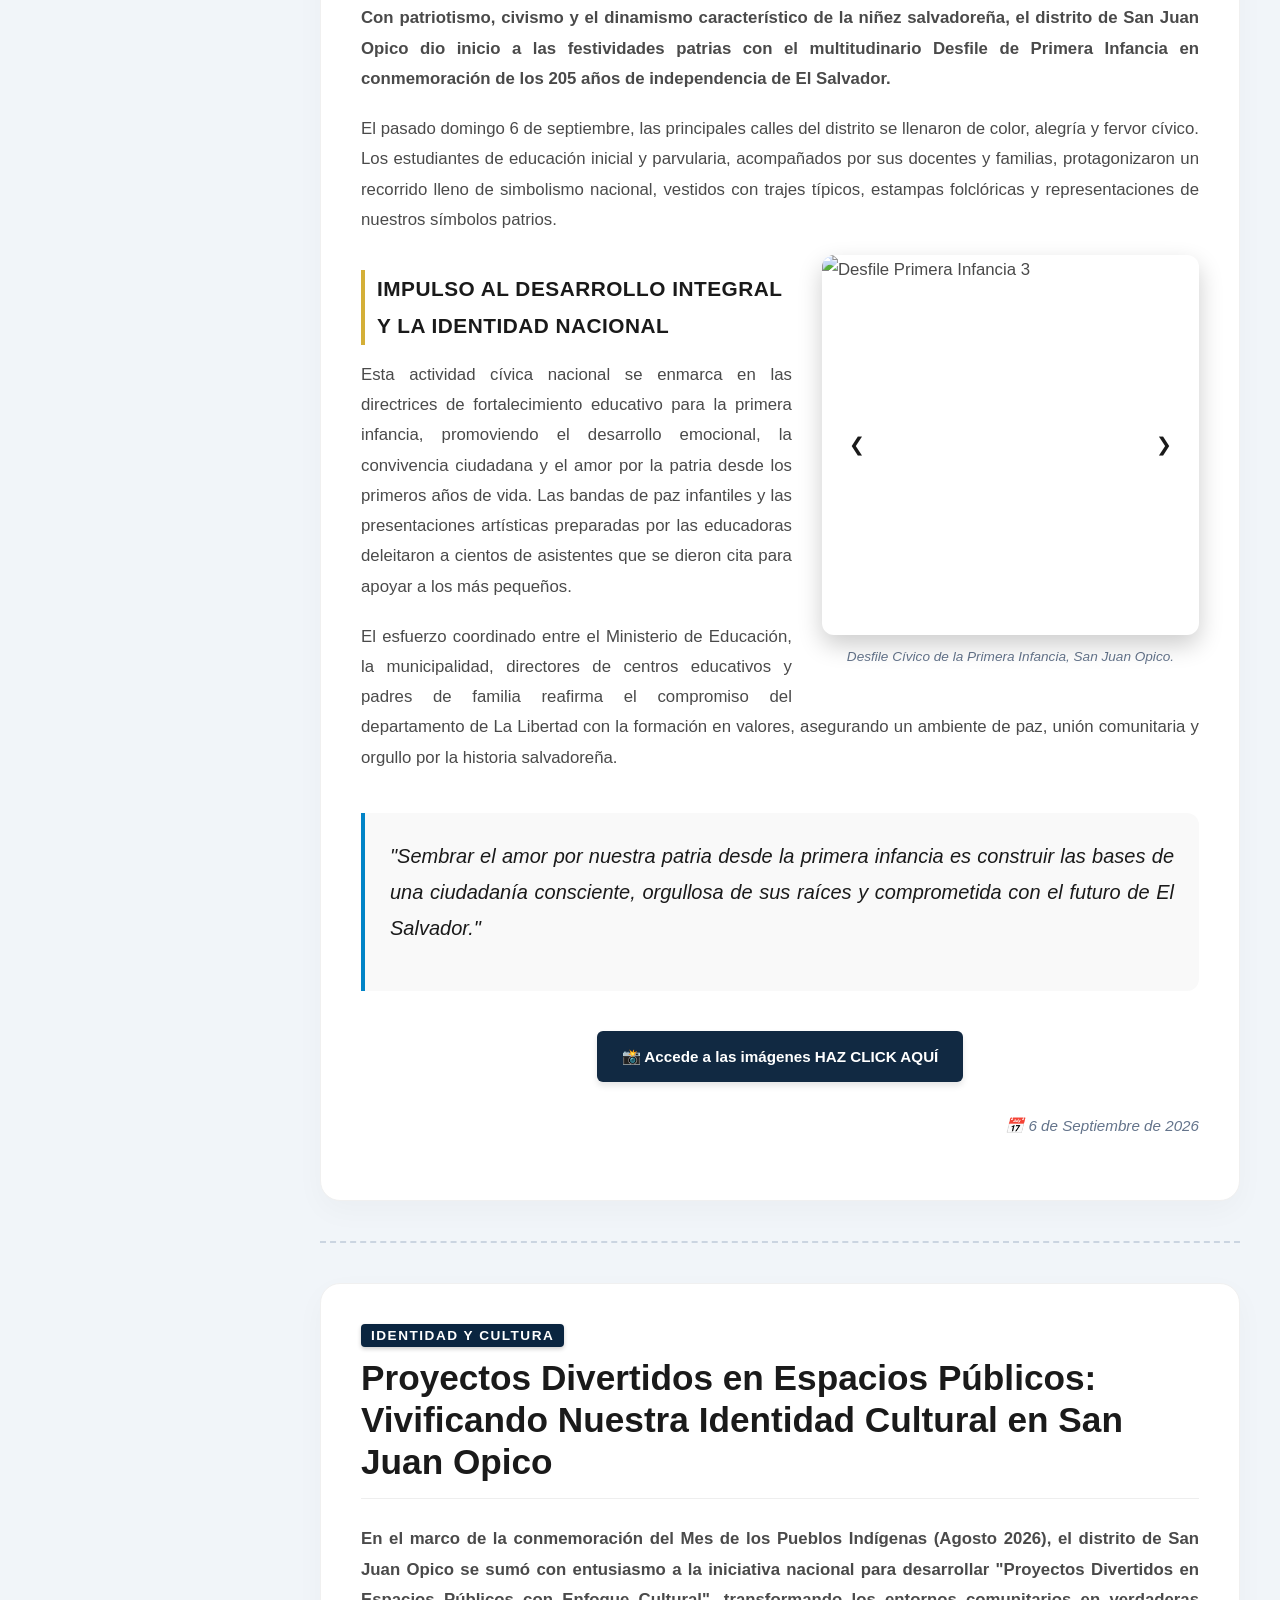
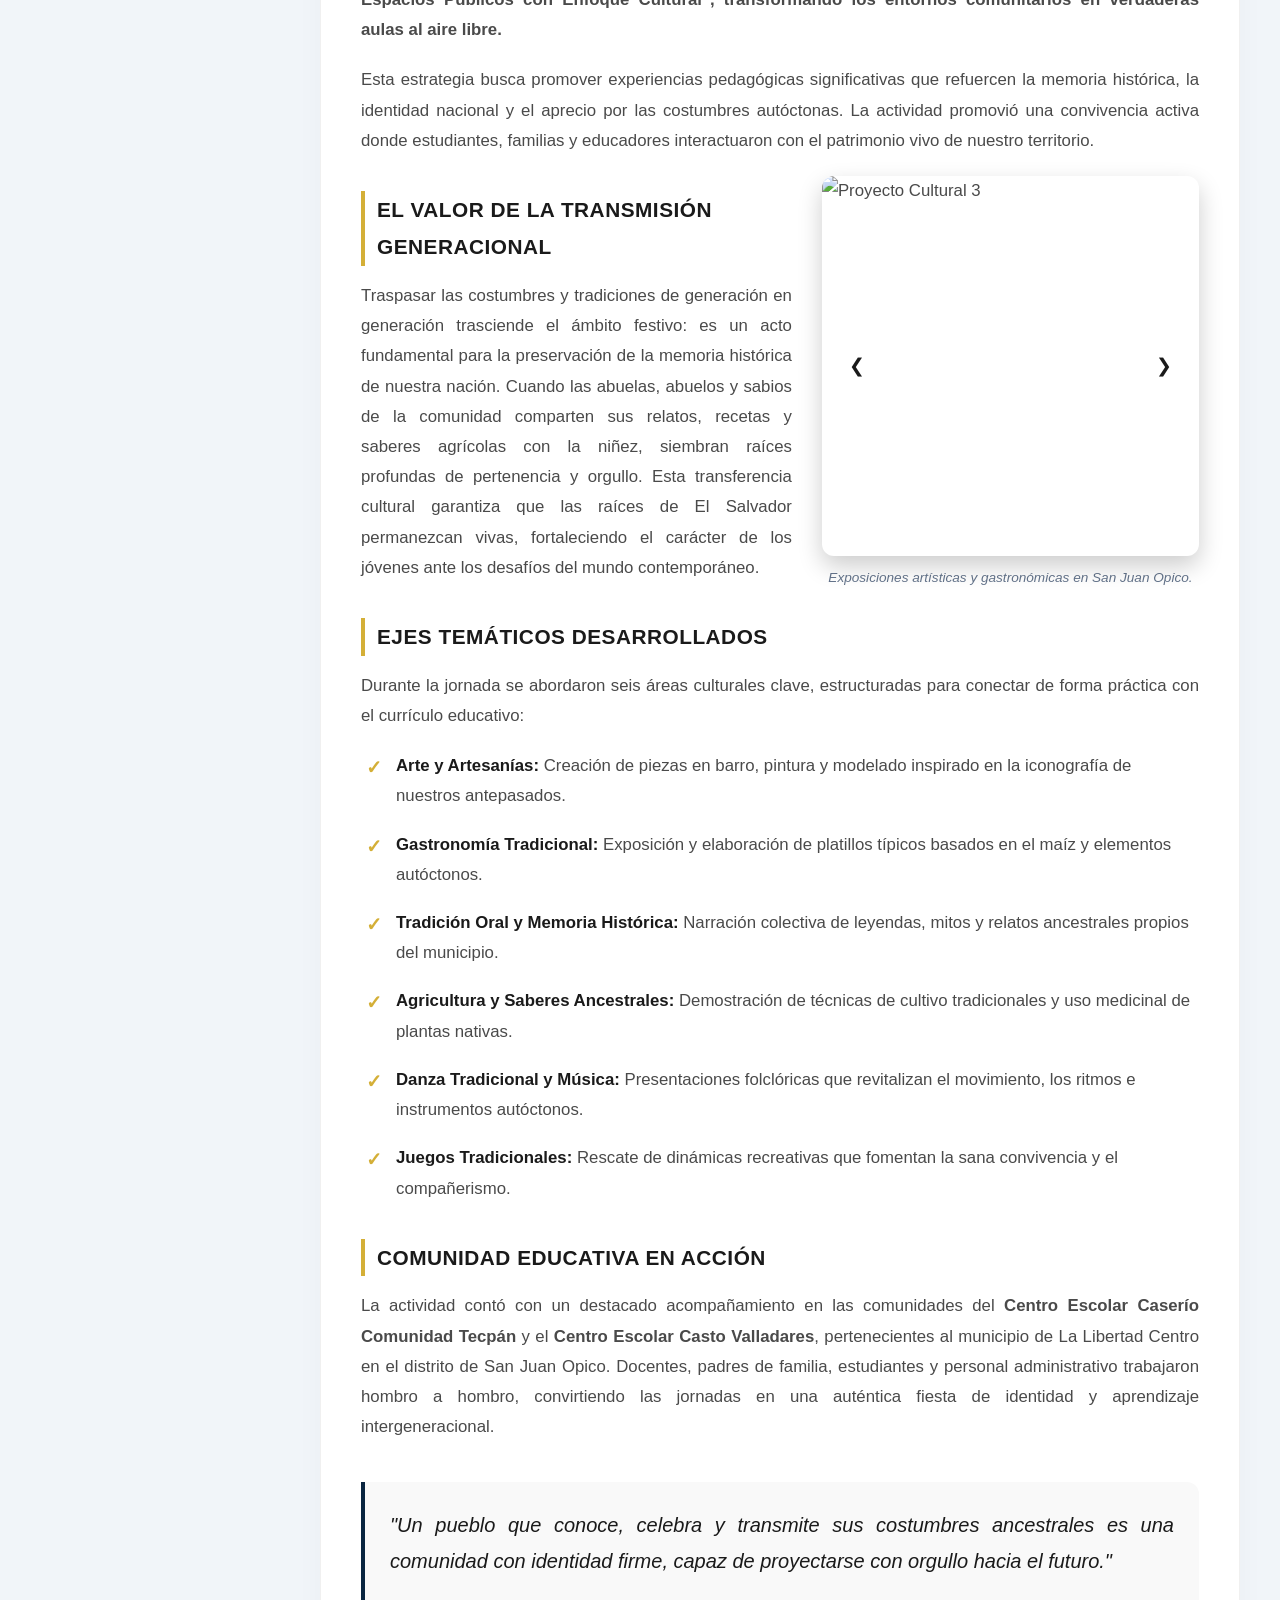
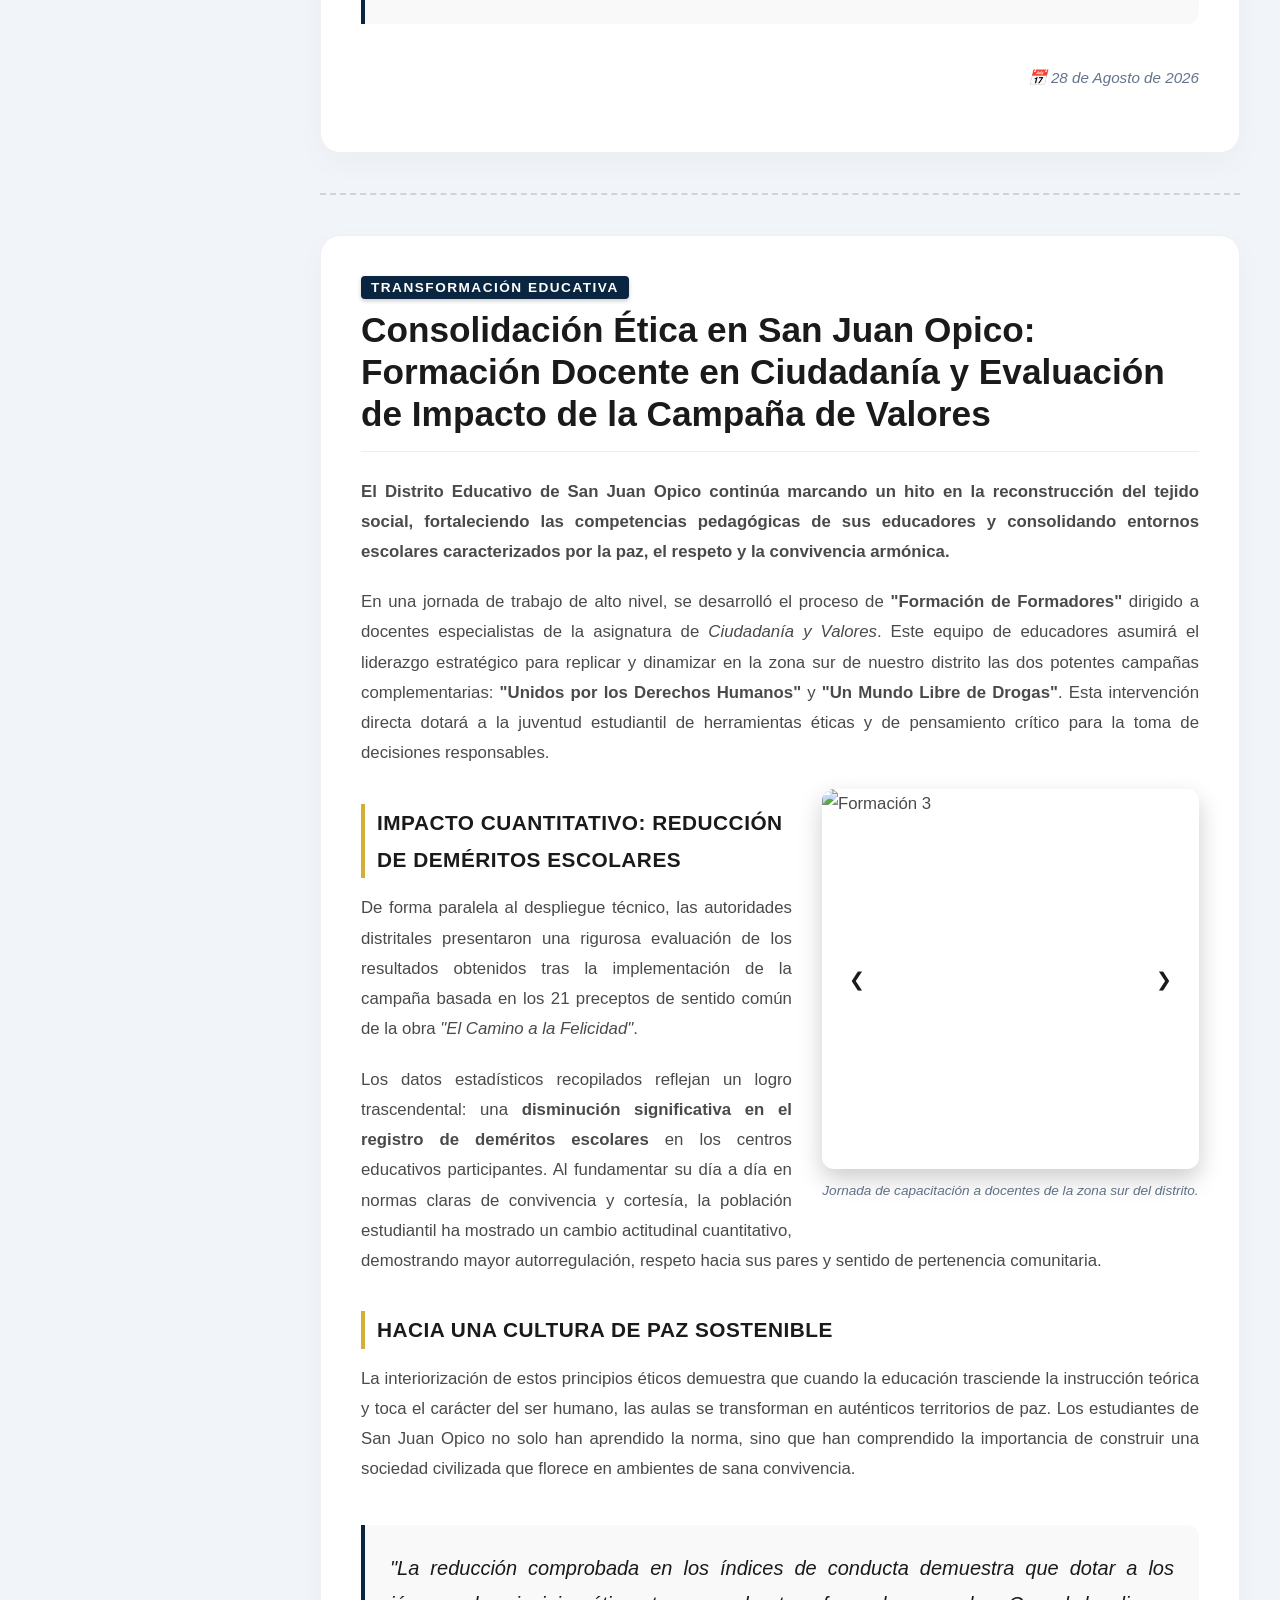
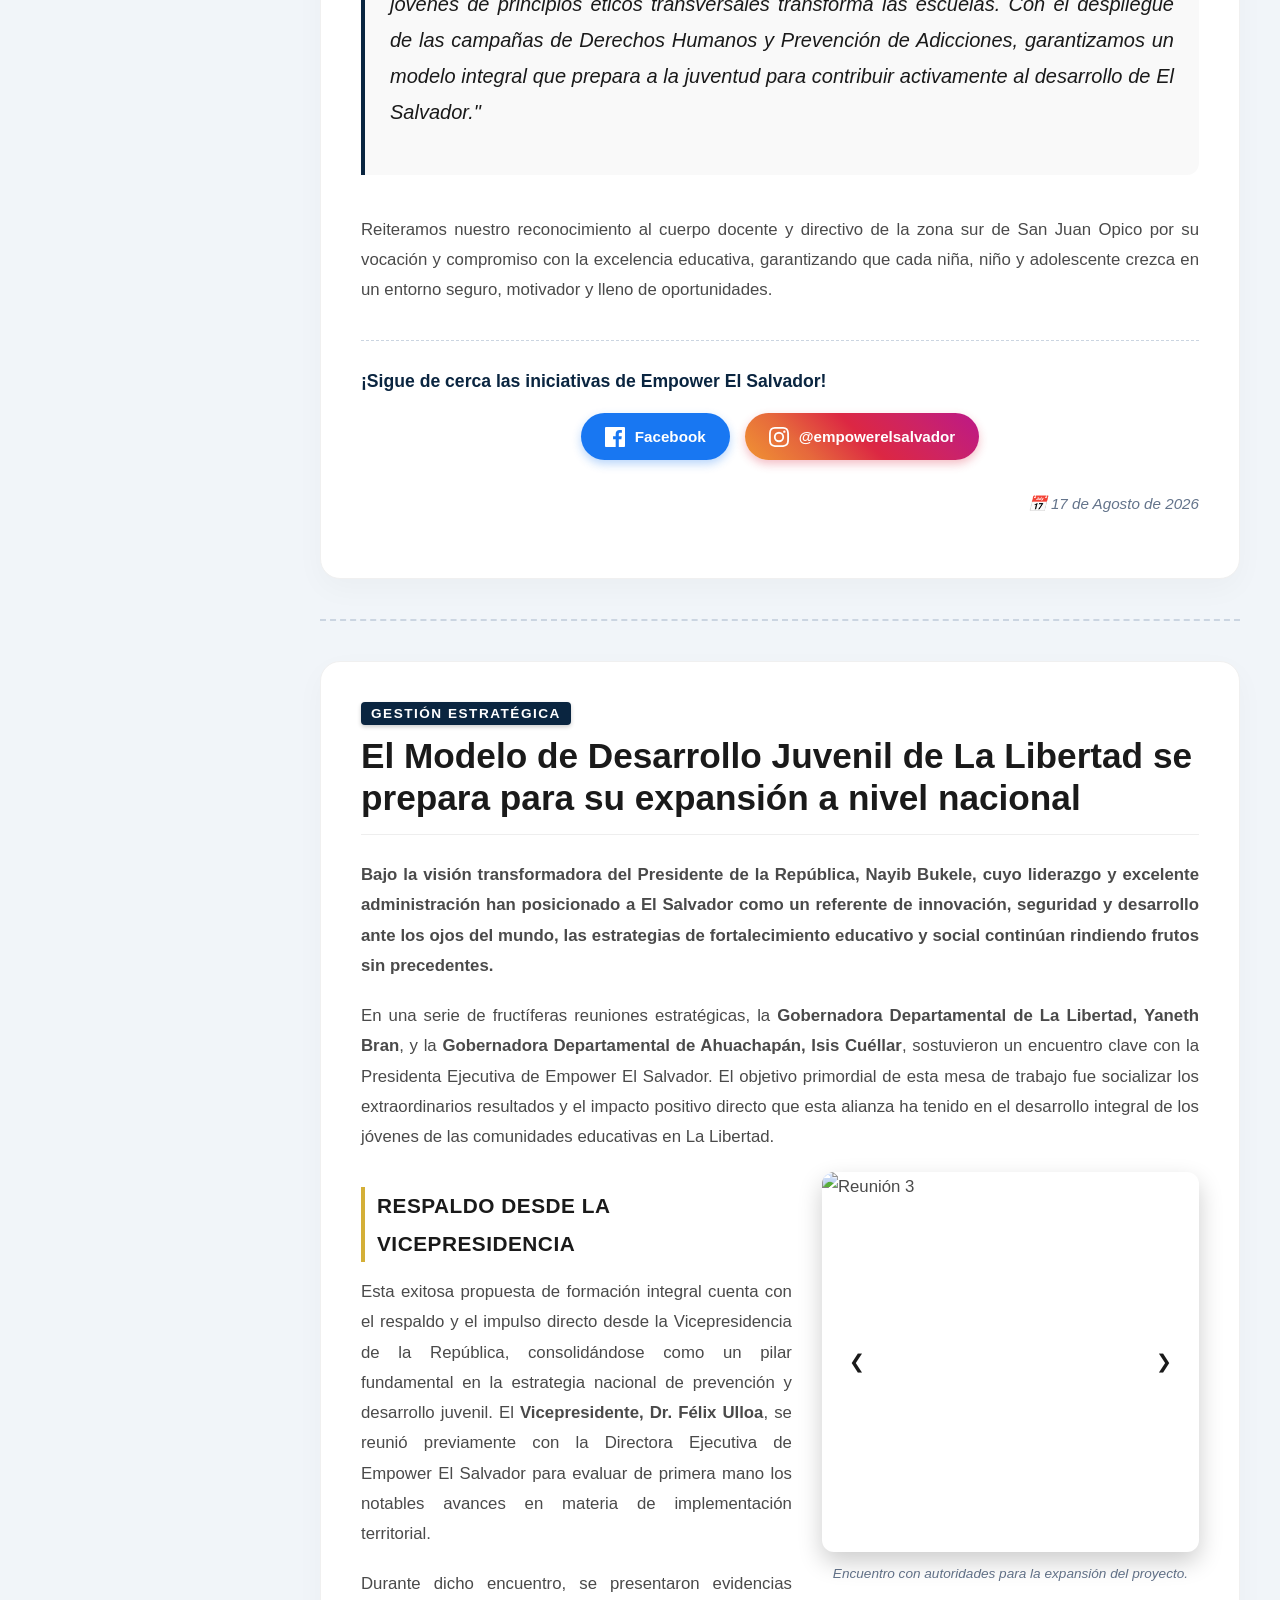
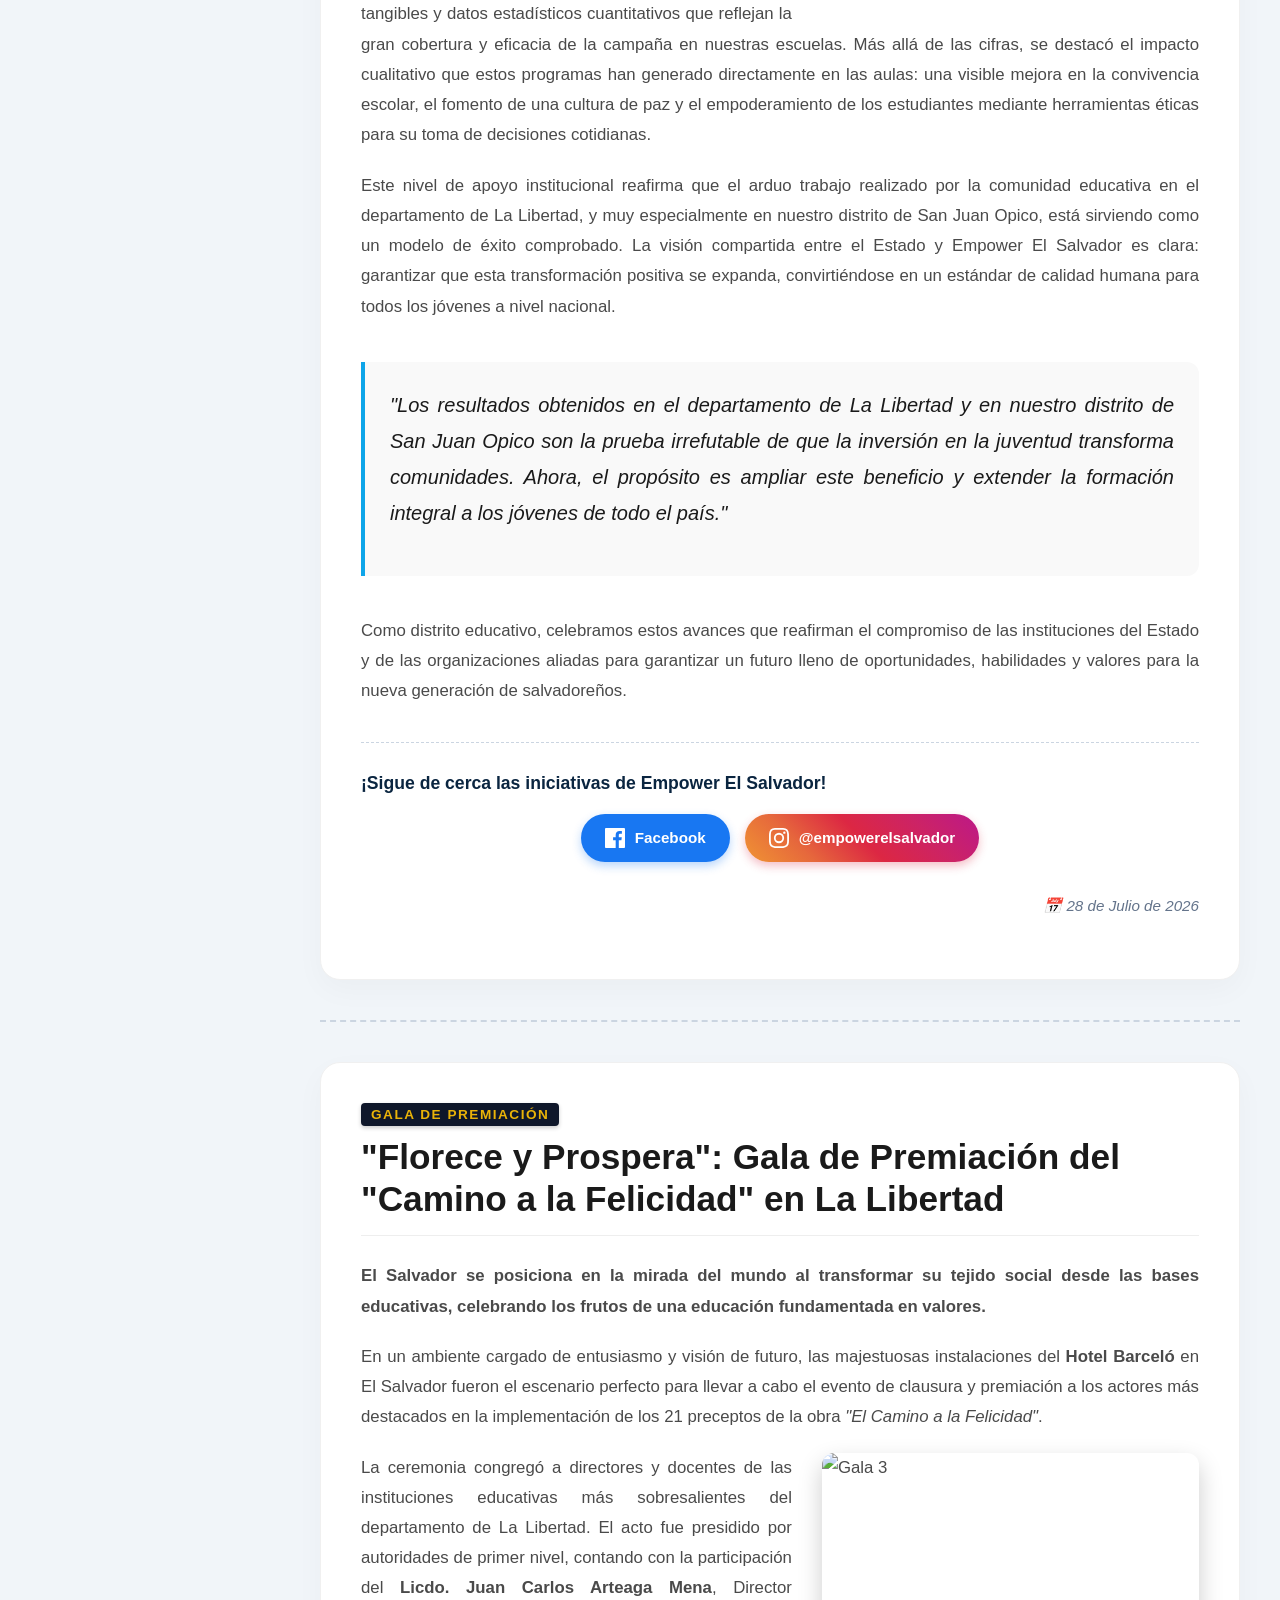
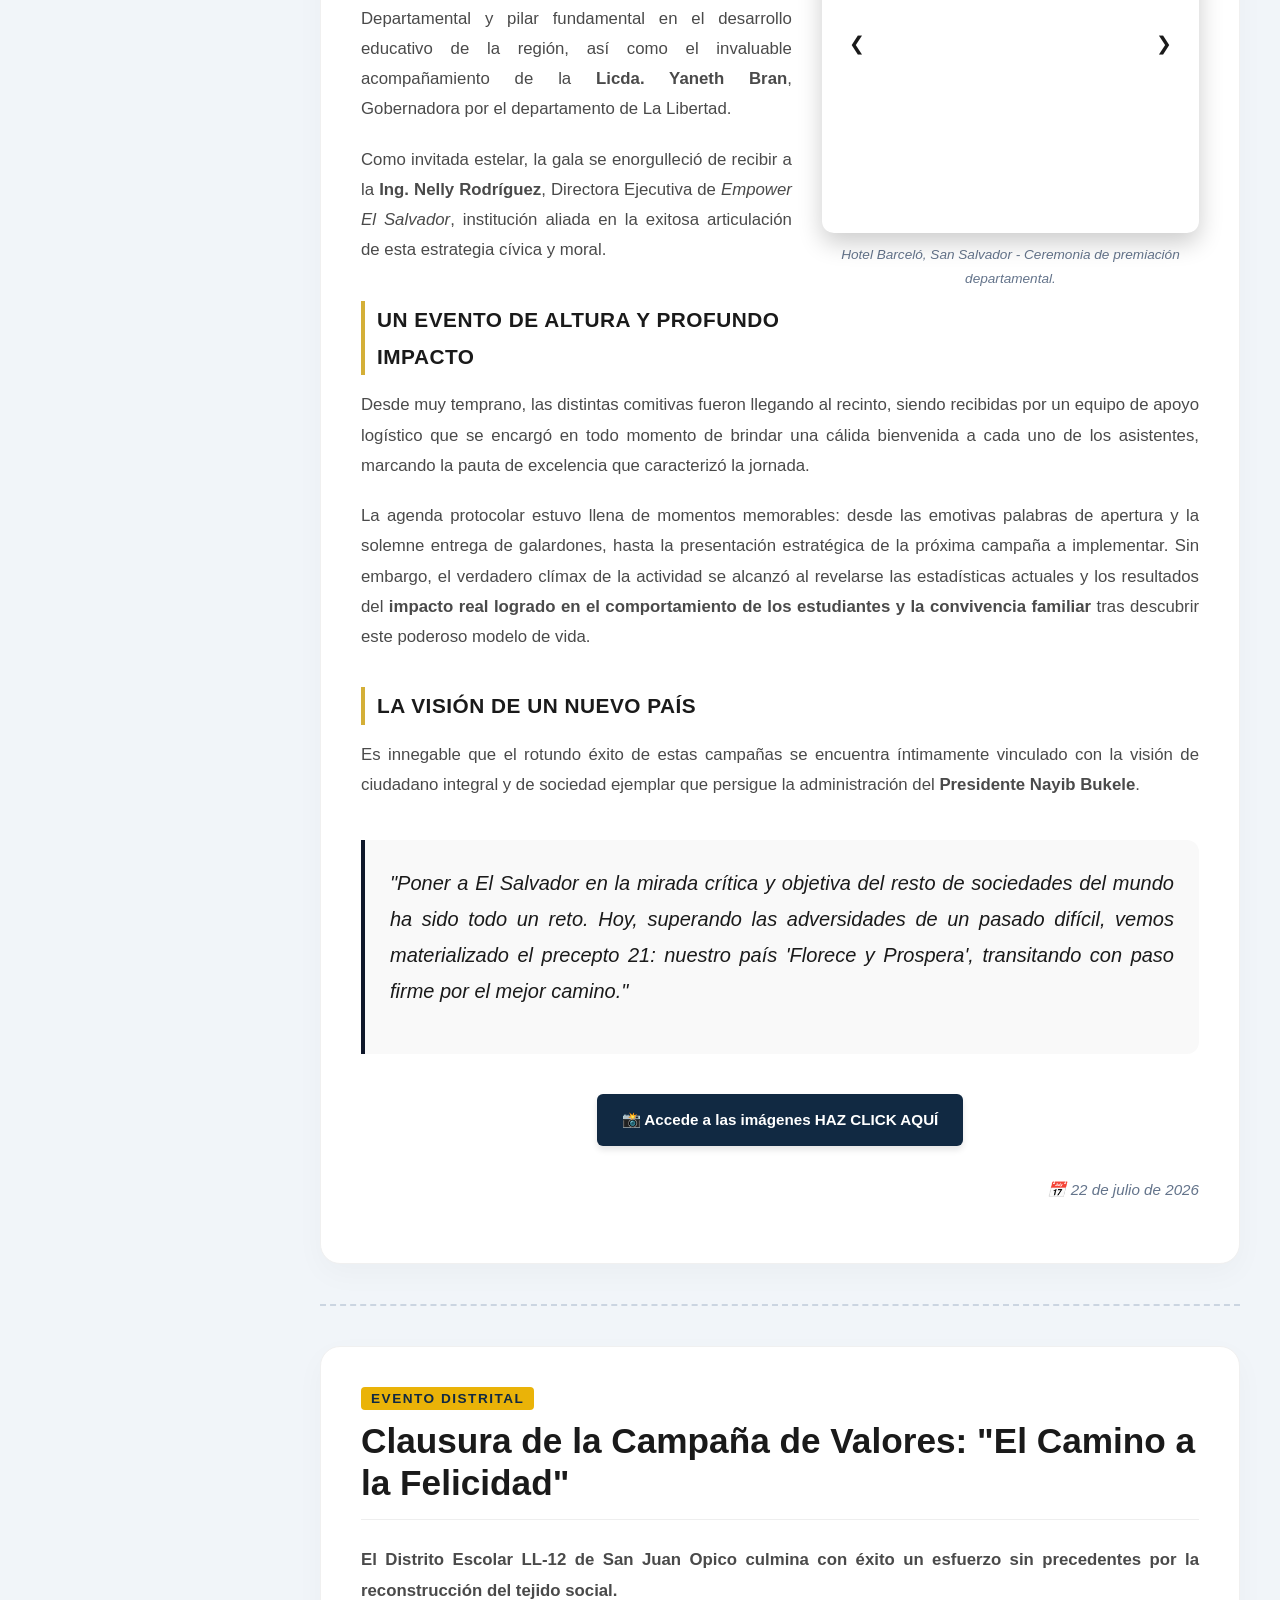
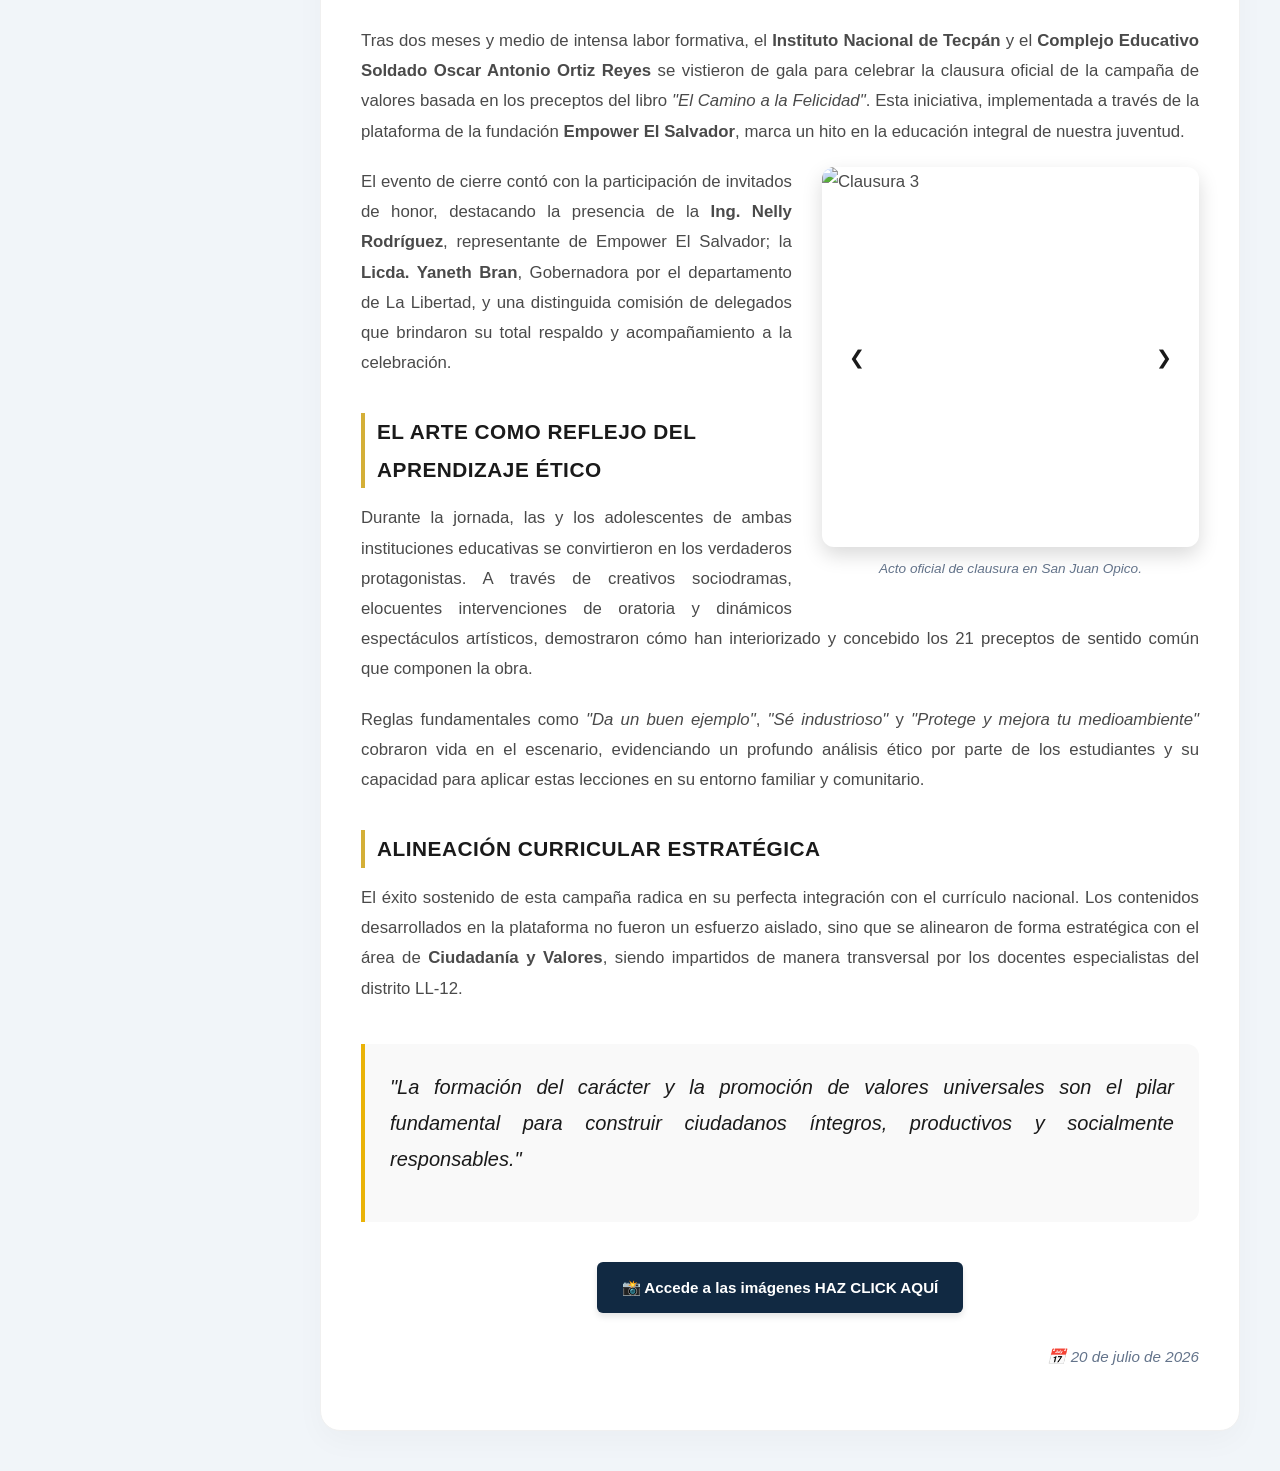
==== commit 3d2ae8a6: "Ajuste de Banner Principal" ====
--- a/index.html
+++ b/index.html
@@ -1173,7 +1173,17 @@
 
 <div class="premium-container">
     <div class="gallery-grid">
-        <!-- 1. Recorrido antorcha Centroamericana - Tecpan -->
+        <!-- 1. Clausura de Campañas Sociales - Empower El Salvador -->
+        <div class="premium-card" onclick="window.abrirModalCalendario(this)" style="cursor: pointer;">
+            <img src="https://i.postimg.cc/yN1ncXJW/Cierre-Empower-Ponencia.png" alt="Clausura de Campañas Sociales - Empower El Salvador" class="card-image">
+            <div class="glass-panel">
+                <span class="card-date">18 DE NOV 2026</span>
+                <h3 class="card-title">Clausura de Campañas Sociales</h3>
+                <p class="card-location">Empower El Salvador • Hotel Barceló</p>
+            </div>
+        </div>
+
+        <!-- 2. Recorrido antorcha Centroamericana - Tecpan -->
         <div class="premium-card" onclick="window.abrirModalCalendario(this)" style="cursor: pointer;">
             <img src="https://i.postimg.cc/T3ktgnmX/Img-11.png" alt="Felicidad" class="card-image">
             <div class="glass-panel">
@@ -1183,7 +1193,7 @@
             </div>
         </div>
 
-        <!-- 2. Desfile cívico de la Primera Infancia - Tecpan -->
+        <!-- 3. Desfile cívico de la Primera Infancia - Tecpan -->
         <div class="premium-card" onclick="window.abrirModalCalendario(this)" style="cursor: pointer;">
             <img src="https://i.postimg.cc/prR0DvWV/Img-13.png" alt="Gobierno" class="card-image">
             <div class="glass-panel">
@@ -1193,23 +1203,13 @@
             </div>
         </div>
 
-        <!-- 3. Proyectos Divertidos en Espacios públicos con enfoque cultural -->
+        <!-- 4. Proyectos Divertidos en Espacios públicos con enfoque cultural -->
         <div class="premium-card" onclick="window.abrirModalCalendario(this)" style="cursor: pointer;">
             <img src="https://i.postimg.cc/rm3YBLY8/Img-9.png" alt="Proyectos Divertidos con Enfoque Cultural" class="card-image">
             <div class="glass-panel">
                 <span class="card-date">27 AGO 2026</span>
                 <h3 class="card-title">Proyectos con enfoque cultural</h3>
                 <p class="card-location">C.E. Comunidad Tecpan / Casto Valladares</p>
-            </div>
-        </div>
-
-        <!-- 4. Formación de formadores -->
-        <div class="premium-card" onclick="window.abrirModalCalendario(this)" style="cursor: pointer;">
-            <img src="https://i.postimg.cc/kXJcdVwM/Img-02.png" alt="Formación de formadores" class="card-image">
-            <div class="glass-panel">
-                <span class="card-date">29 de julio 2026</span>
-                <h3 class="card-title">Formación de formadores</h3>
-                <p class="card-location">Instituto Nacional de Tecpan</p>
             </div>
         </div>
     </div>
